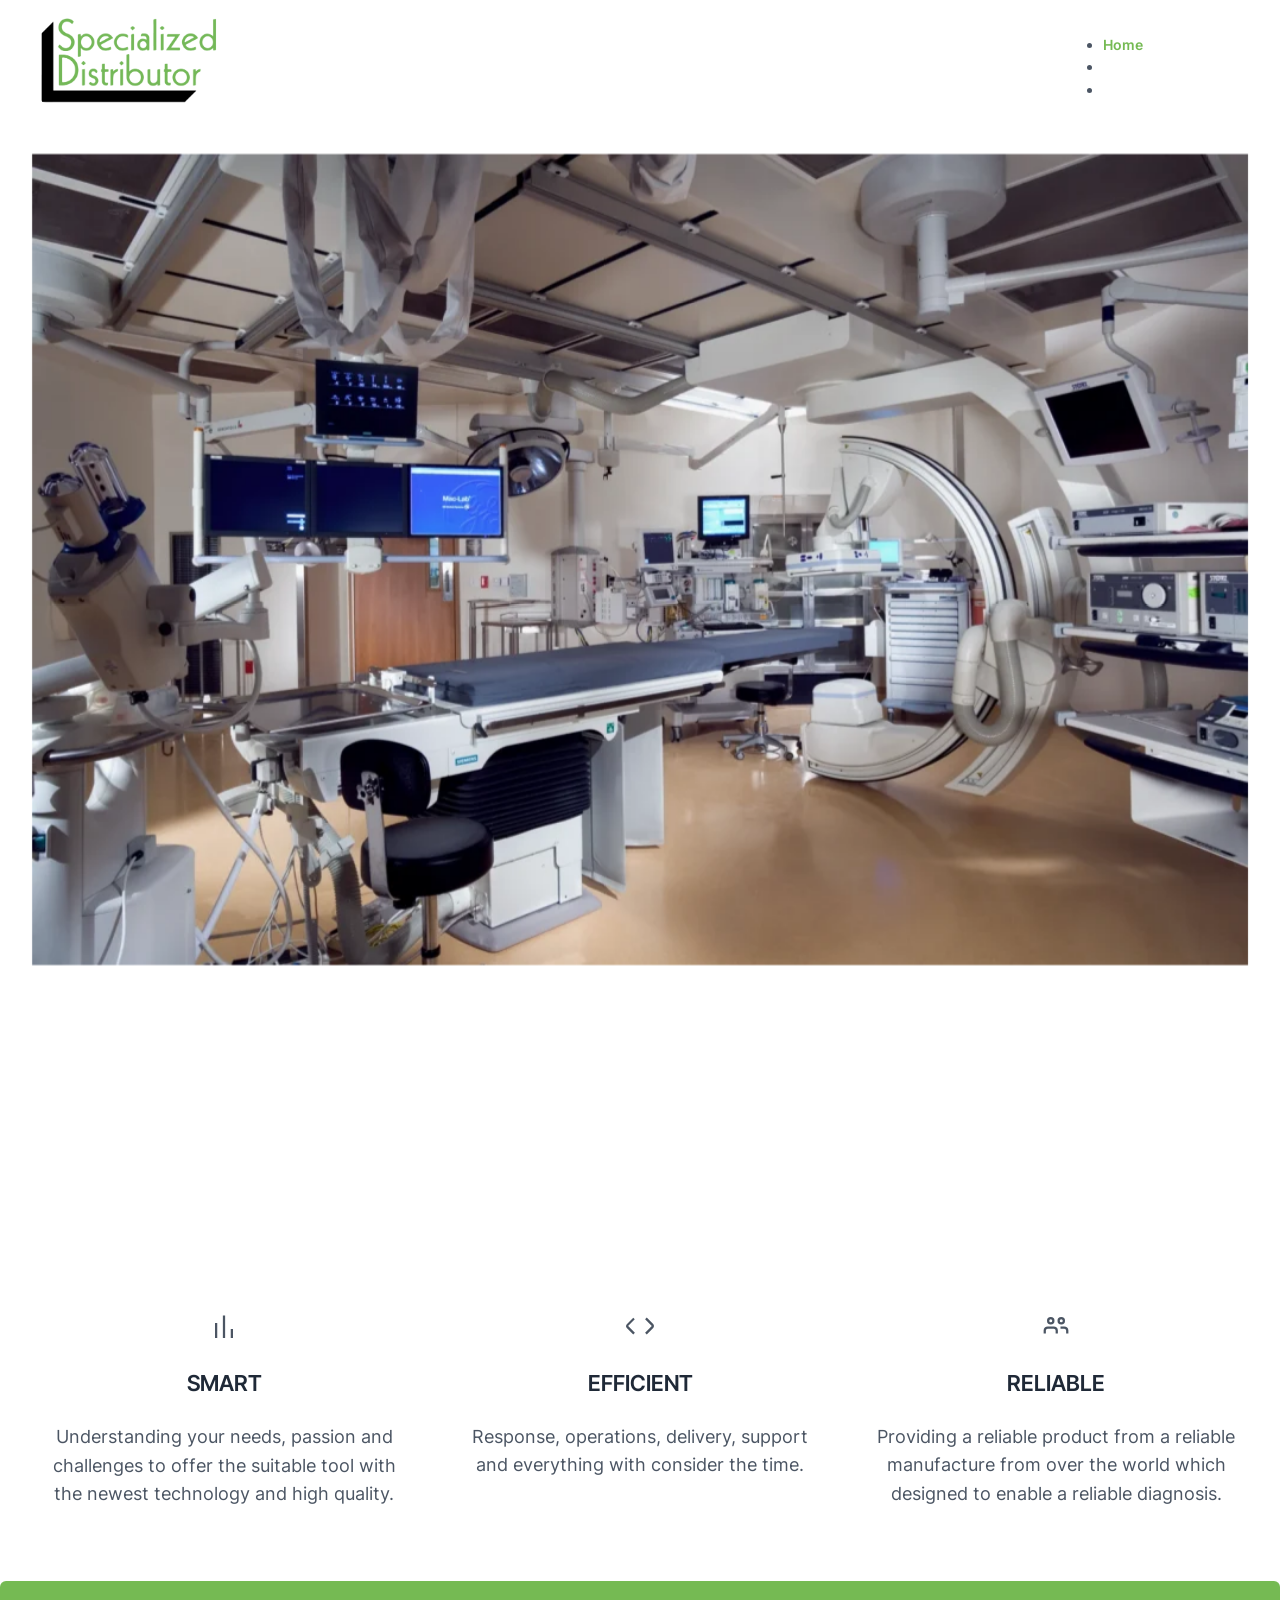
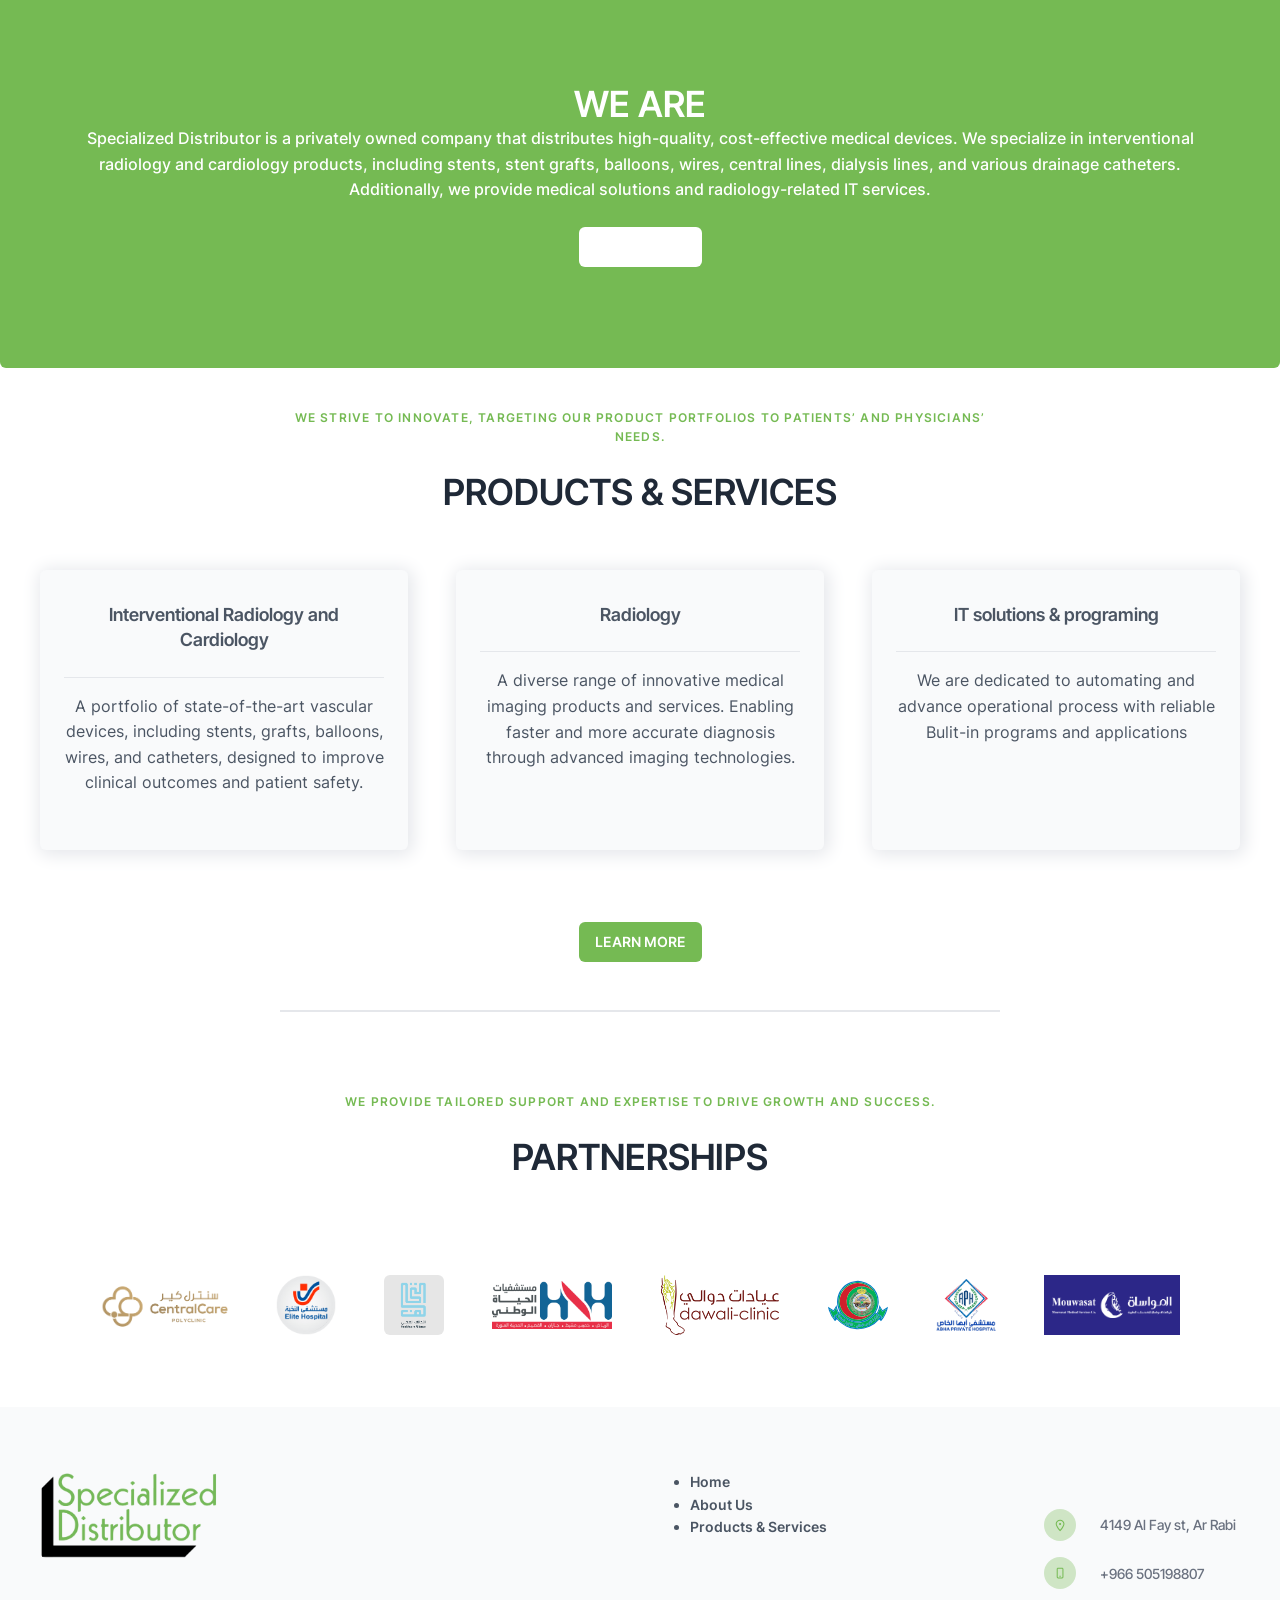
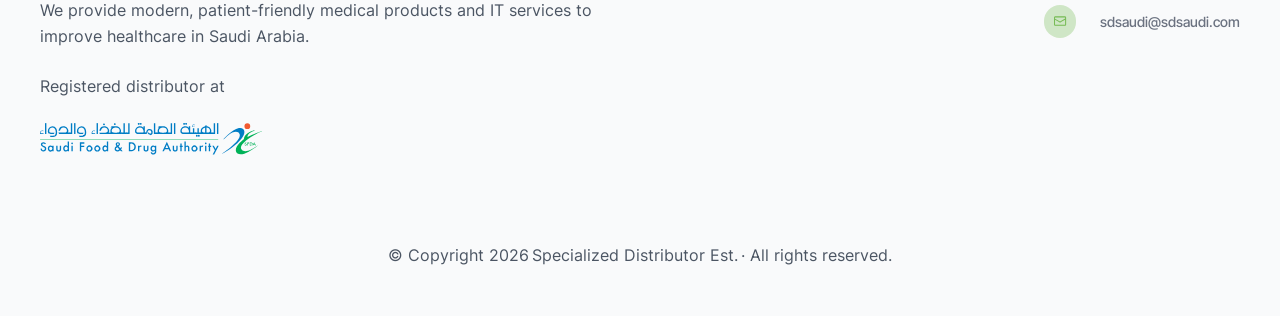
==== index.html @ 16cca6b8 "Static copy of sdsaudi.com landing page" ====
<!DOCTYPE html>
<html lang="en-US">
<head>
	<meta charset="UTF-8" />
	<meta name="viewport" content="width=device-width, initial-scale=1" />
<meta name='robots' content='max-image-preview:large' />
	<style>img:is([sizes="auto" i], [sizes^="auto," i]) { contain-intrinsic-size: 3000px 1500px }</style>
	<title>Specialized Distributor Est. &#8211; Your source for top-quality medical supplies and IT solutions</title>


<style id='wp-block-image-inline-css'>
.wp-block-image>a,.wp-block-image>figure>a{display:inline-block}.wp-block-image img{box-sizing:border-box;height:auto;max-width:100%;vertical-align:bottom}@media not (prefers-reduced-motion){.wp-block-image img.hide{visibility:hidden}.wp-block-image img.show{animation:show-content-image .4s}}.wp-block-image[style*=border-radius] img,.wp-block-image[style*=border-radius]>a{border-radius:inherit}.wp-block-image.has-custom-border img{box-sizing:border-box}.wp-block-image.aligncenter{text-align:center}.wp-block-image.alignfull>a,.wp-block-image.alignwide>a{width:100%}.wp-block-image.alignfull img,.wp-block-image.alignwide img{height:auto;width:100%}.wp-block-image .aligncenter,.wp-block-image .alignleft,.wp-block-image .alignright,.wp-block-image.aligncenter,.wp-block-image.alignleft,.wp-block-image.alignright{display:table}.wp-block-image .aligncenter>figcaption,.wp-block-image .alignleft>figcaption,.wp-block-image .alignright>figcaption,.wp-block-image.aligncenter>figcaption,.wp-block-image.alignleft>figcaption,.wp-block-image.alignright>figcaption{caption-side:bottom;display:table-caption}.wp-block-image .alignleft{float:left;margin:.5em 1em .5em 0}.wp-block-image .alignright{float:right;margin:.5em 0 .5em 1em}.wp-block-image .aligncenter{margin-left:auto;margin-right:auto}.wp-block-image :where(figcaption){margin-bottom:1em;margin-top:.5em}.wp-block-image.is-style-circle-mask img{border-radius:9999px}@supports ((-webkit-mask-image:none) or (mask-image:none)) or (-webkit-mask-image:none){.wp-block-image.is-style-circle-mask img{border-radius:0;-webkit-mask-image:url('data:image/svg+xml;utf8,<svg viewBox="0 0 100 100" xmlns="http://www.w3.org/2000/svg"><circle cx="50" cy="50" r="50"/></svg>');mask-image:url('data:image/svg+xml;utf8,<svg viewBox="0 0 100 100" xmlns="http://www.w3.org/2000/svg"><circle cx="50" cy="50" r="50"/></svg>');mask-mode:alpha;-webkit-mask-position:center;mask-position:center;-webkit-mask-repeat:no-repeat;mask-repeat:no-repeat;-webkit-mask-size:contain;mask-size:contain}}:root :where(.wp-block-image.is-style-rounded img,.wp-block-image .is-style-rounded img){border-radius:9999px}.wp-block-image figure{margin:0}.wp-lightbox-container{display:flex;flex-direction:column;position:relative}.wp-lightbox-container img{cursor:zoom-in}.wp-lightbox-container img:hover+button{opacity:1}.wp-lightbox-container button{align-items:center;-webkit-backdrop-filter:blur(16px) saturate(180%);backdrop-filter:blur(16px) saturate(180%);background-color:#5a5a5a40;border:none;border-radius:4px;cursor:zoom-in;display:flex;height:20px;justify-content:center;opacity:0;padding:0;position:absolute;right:16px;text-align:center;top:16px;width:20px;z-index:100}@media not (prefers-reduced-motion){.wp-lightbox-container button{transition:opacity .2s ease}}.wp-lightbox-container button:focus-visible{outline:3px auto #5a5a5a40;outline:3px auto -webkit-focus-ring-color;outline-offset:3px}.wp-lightbox-container button:hover{cursor:pointer;opacity:1}.wp-lightbox-container button:focus{opacity:1}.wp-lightbox-container button:focus,.wp-lightbox-container button:hover,.wp-lightbox-container button:not(:hover):not(:active):not(.has-background){background-color:#5a5a5a40;border:none}.wp-lightbox-overlay{box-sizing:border-box;cursor:zoom-out;height:100vh;left:0;overflow:hidden;position:fixed;top:0;visibility:hidden;width:100%;z-index:100000}.wp-lightbox-overlay .close-button{align-items:center;cursor:pointer;display:flex;justify-content:center;min-height:40px;min-width:40px;padding:0;position:absolute;right:calc(env(safe-area-inset-right) + 16px);top:calc(env(safe-area-inset-top) + 16px);z-index:5000000}.wp-lightbox-overlay .close-button:focus,.wp-lightbox-overlay .close-button:hover,.wp-lightbox-overlay .close-button:not(:hover):not(:active):not(.has-background){background:none;border:none}.wp-lightbox-overlay .lightbox-image-container{height:var(--wp--lightbox-container-height);left:50%;overflow:hidden;position:absolute;top:50%;transform:translate(-50%,-50%);transform-origin:top left;width:var(--wp--lightbox-container-width);z-index:9999999999}.wp-lightbox-overlay .wp-block-image{align-items:center;box-sizing:border-box;display:flex;height:100%;justify-content:center;margin:0;position:relative;transform-origin:0 0;width:100%;z-index:3000000}.wp-lightbox-overlay .wp-block-image img{height:var(--wp--lightbox-image-height);min-height:var(--wp--lightbox-image-height);min-width:var(--wp--lightbox-image-width);width:var(--wp--lightbox-image-width)}.wp-lightbox-overlay .wp-block-image figcaption{display:none}.wp-lightbox-overlay button{background:none;border:none}.wp-lightbox-overlay .scrim{background-color:#fff;height:100%;opacity:.9;position:absolute;width:100%;z-index:2000000}.wp-lightbox-overlay.active{visibility:visible}@media not (prefers-reduced-motion){.wp-lightbox-overlay.active{animation:turn-on-visibility .25s both}.wp-lightbox-overlay.active img{animation:turn-on-visibility .35s both}.wp-lightbox-overlay.show-closing-animation:not(.active){animation:turn-off-visibility .35s both}.wp-lightbox-overlay.show-closing-animation:not(.active) img{animation:turn-off-visibility .25s both}.wp-lightbox-overlay.zoom.active{animation:none;opacity:1;visibility:visible}.wp-lightbox-overlay.zoom.active .lightbox-image-container{animation:lightbox-zoom-in .4s}.wp-lightbox-overlay.zoom.active .lightbox-image-container img{animation:none}.wp-lightbox-overlay.zoom.active .scrim{animation:turn-on-visibility .4s forwards}.wp-lightbox-overlay.zoom.show-closing-animation:not(.active){animation:none}.wp-lightbox-overlay.zoom.show-closing-animation:not(.active) .lightbox-image-container{animation:lightbox-zoom-out .4s}.wp-lightbox-overlay.zoom.show-closing-animation:not(.active) .lightbox-image-container img{animation:none}.wp-lightbox-overlay.zoom.show-closing-animation:not(.active) .scrim{animation:turn-off-visibility .4s forwards}}@keyframes show-content-image{0%{visibility:hidden}99%{visibility:hidden}to{visibility:visible}}@keyframes turn-on-visibility{0%{opacity:0}to{opacity:1}}@keyframes turn-off-visibility{0%{opacity:1;visibility:visible}99%{opacity:0;visibility:visible}to{opacity:0;visibility:hidden}}@keyframes lightbox-zoom-in{0%{transform:translate(calc((-100vw + var(--wp--lightbox-scrollbar-width))/2 + var(--wp--lightbox-initial-left-position)),calc(-50vh + var(--wp--lightbox-initial-top-position))) scale(var(--wp--lightbox-scale))}to{transform:translate(-50%,-50%) scale(1)}}@keyframes lightbox-zoom-out{0%{transform:translate(-50%,-50%) scale(1);visibility:visible}99%{visibility:visible}to{transform:translate(calc((-100vw + var(--wp--lightbox-scrollbar-width))/2 + var(--wp--lightbox-initial-left-position)),calc(-50vh + var(--wp--lightbox-initial-top-position))) scale(var(--wp--lightbox-scale));visibility:hidden}}
.wp-block-image{display:flex;flex-wrap:wrap}.wp-block-image:not(.is-placeholder){border:0 !important}.wp-block-image:not(.is-style-icon)>div{max-width:100% !important;aspect-ratio:inherit;object-fit:inherit;object-position:inherit}.wp-block-image svg{max-width:100%}.wp-block-image:not(.has-background) svg{border-radius:inherit}.wp-block-image:not(.is-placeholder) svg:not(.components-placeholder__illustration){height:auto}.wp-block-image a{display:inherit;object-position:inherit}.wp-block-image[style*="-radius"] img{border-radius:inherit}figure.wp-block-image{text-align:center}figure.wp-block-image.aligncenter{display:block}figure.wp-block-image img{display:block;height:auto;max-width:100%;margin-left:auto;margin-right:auto;object-position:inherit}
</style>
<style id='wp-block-template-part-inline-css'>
.wp-block-template-part{width:100%}header.wp-block-template-part:not(.has-z-index){z-index:var(--wp--custom--header--z-index, initial)}header.wp-block-template-part:not([class*="has-position-"]){position:var(--wp--custom--header--position, relative);top:var(--wp--custom--header--top, 0)}footer.wp-block-template-part{display:flex;flex-wrap:wrap;align-items:flex-end;justify-content:center}footer.wp-block-template-part>*{width:100%}header>.alignfull,footer>.alignfull,main>.alignfull{width:var(--wp--custom--alignfull--width, 100dvw) !important;margin-left:var(--wp--custom--alignfull--margin-left, calc(50% - 50dvw)) !important;margin-right:var(--wp--custom--alignfull--margin-right, calc(50% - 50dvw)) !important}@media (min-width: 600px){.wp-block-post-template.is-flex-container.is-flex-container.columns-2>li{width:calc(50% - (var(--wp--custom--spacing--gap) * 0.5))}}
</style>
<style id='wp-block-group-inline-css'>
.wp-block-group{box-sizing:border-box}:where(.wp-block-group.wp-block-group-is-layout-constrained){position:relative}
.wp-block-column>.wp-block-group{max-width:100% !important}.wp-block-group.is-vertical{flex-direction:column;gap:1em}:where(.wp-block-group.has-background){padding:0}
</style>
<style id='wp-block-navigation-link-inline-css'>
.wp-block-navigation .wp-block-navigation-item__label{overflow-wrap:break-word}.wp-block-navigation .wp-block-navigation-item__description{display:none}.link-ui-tools{border-top:1px solid #f0f0f0;padding:8px}.link-ui-block-inserter{padding-top:8px}.link-ui-block-inserter__back{margin-left:8px;text-transform:uppercase}
</style>
<link rel='stylesheet' id='wp-block-navigation-css' href='wp-includes/blocks/navigation/style.min.css' media='all' />
<style id='wp-block-navigation-inline-css'>
.wp-block-navigation a{text-decoration:inherit}.wp-block-navigation ul{margin-right:0}.wp-block-navigation .wp-block-navigation-item{background:inherit !important;border-radius:inherit;justify-content:center}.wp-block-navigation .wp-block-navigation-item:not(.has-background){background:transparent}.wp-block-navigation .wp-block-navigation-item__content{display:flex;padding:0}.wp-block-navigation .wp-block-navigation-item__content:hover,.wp-block-navigation .wp-block-navigation-item__content:focus{color:var(--wp--custom--link--hover--color, currentColor)}.wp-block-navigation .wp-block-navigation-item__content.wp-block-navigation-submenu__toggle{padding-left:0;padding-right:0}.wp-block-navigation .wp-block-pages-list__item{width:auto}.wp-block-navigation{margin:auto}.wp-block-navigation__container.items-justified-right{margin-right:0}.wp-block-navigation:not(.has-background):not(.has-backdrop-filter) .wp-block-navigation__responsive-container.is-menu-open:not(.has-background){background:var(--wp--custom--body--background, #fff);color:currentcolor}.wp-block-navigation.has-backdrop-filter{-webkit-backdrop-filter:none !important;backdrop-filter:none !important}.wp-block-navigation.has-backdrop-filter .wp-block-navigation__responsive-container.is-menu-open{-webkit-backdrop-filter:var(--wp--custom--nav--filter, blur(10px));backdrop-filter:var(--wp--custom--nav--filter, blur(10px));background-color:transparent !important}.wp-block-navigation.has-backdrop-filter .wp-block-navigation__responsive-container.is-menu-open:before{content:'';position:fixed;inset:0;background:var(--wp--custom--nav--background-color, inherit);opacity:var(--wp--custom--nav--background-opacity, 0.5);z-index:-1}.wp-block-navigation__responsive-container-close,.wp-block-navigation__responsive-container-open{background:transparent !important;color:currentcolor !important}.wp-block-navigation__responsive-container-close svg,.wp-block-navigation__responsive-container-open svg{width:1.5em;height:1.5em}.wp-block-navigation__responsive-container.is-menu-open{--wp--custom--nav--padding: inherit;top:var(--wp-admin--admin-bar--height, 0);padding:var(--wp--preset--spacing--md) 0;min-height:100vh}.wp-block-navigation__responsive-container.is-menu-open .wp-block-navigation__responsive-container-content{justify-content:center}.wp-block-navigation__responsive-container.is-menu-open .wp-block-navigation__responsive-container-content .wp-block-navigation-item{padding-top:var(--wp--custom--nav--padding, 0);padding-bottom:var(--wp--custom--nav--padding, 0)}.wp-block-navigation__responsive-container.is-menu-open .wp-block-navigation__responsive-container-content .wp-block-navigation__container{gap:0}.wp-block-navigation:not(.is-vertical) .wp-block-navigation__responsive-container-content{row-gap:inherit}.has-modal-open .admin-bar .wp-block-navigation__responsive-dialog{margin-top:0 !important}nav.wp-block-navigation.has-position-static .wp-block-navigation__responsive-container,nav.wp-block-navigation.has-position-static .wp-block-navigation__responsive-dialog{position:static}.wp-block-navigation:not(.is-vertical) .wp-block-navigation-item{margin-bottom:0}ul.wp-block-navigation__container>li,.wp-block-page-list .wp-block-pages-list__item,.has-mega-menu{padding-top:var(--wp--custom--nav--padding, 0);padding-bottom:var(--wp--custom--nav--padding, 0)}.wp-block-navigation.is-vertical .wp-block-navigation-item{padding:0;flex-wrap:wrap}.wp-block-navigation__responsive-container .current-menu-item>.wp-block-navigation-item__content,.wp-block-navigation__responsive-container .wp-block-navigation-link a:hover,.wp-block-navigation__responsive-container .wp-block-navigation-link a:focus{color:var(--wp--custom--link--hover--color, currentColor)}:where(.wp-block-navigation.has-background .wp-block-navigation-item a:not(.wp-element-button)),.wp-block-navigation ul.has-background{padding:0}@media (max-width: 782px){.wp-block-navigation .wp-block-navigation-item.has-child{padding-bottom:0}.is-responsive .wp-block-navigation__responsive-container-open:not(.always-shown),.is-responsive .wp-block-navigation__responsive-container-open:not(.always-shown)+.wp-block-navigation__responsive-container .wp-block-navigation__responsive-container-close{font-size:var(--wp--custom--navigation-button--font-size, 120%)}.is-responsive .wp-block-navigation__responsive-container-open:not(.always-shown)+.wp-block-navigation__responsive-container .wp-block-navigation__container{font-size:var(--wp--custom--navigation--font-size--mobile, 110%)}}@media (min-width: 600px){.wp-block-navigation__responsive-container-open:not(.always-shown){display:flex}.wp-block-navigation__responsive-container:not(.hidden-by-default):not(.is-menu-open) .wp-block-navigation__responsive-container-close{display:flex}.wp-block-navigation__responsive-container:not(.hidden-by-default):not(.is-menu-open){display:none;width:initial;position:initial;z-index:auto;background-color:inherit}}@media (min-width: 782px){.is-vertical ul li{padding:0}.wp-block-navigation__responsive-container-open:not(.always-shown){display:none !important}.wp-block-navigation__responsive-container:not(.hidden-by-default):not(.is-menu-open) .wp-block-navigation__responsive-container-close{display:none}.wp-block-navigation__responsive-container:not(.hidden-by-default):not(.is-menu-open){display:block;width:100%;position:relative;z-index:auto;background-color:inherit}.wp-block-navigation-item__label{white-space:nowrap !important;display:block}}.wp-block-navigation__submenu-container{gap:var(--wp--custom--navigation--padding, var(--wp--preset--spacing--xs, 1em))}.is-vertical .wp-block-navigation__submenu-container{gap:inherit}.is-vertical.hide-submenu .wp-block-navigation__submenu-container{display:none}.is-vertical.hide-sub-submenu .wp-block-navigation__submenu-container .wp-block-navigation__submenu-container{display:none}.wp-block-navigation:not(.has-background) .wp-block-navigation__submenu-container{color:inherit}.wp-block-navigation__submenu-icon{background:transparent !important}.wp-block-navigation .wp-block-navigation__submenu-icon{width:0.75em;height:0.75em;opacity:0.5}.wp-block-navigation .wp-block-navigation-item__content.wp-block-navigation-submenu__toggle{padding-right:.75em}.wp-block-navigation-submenu__toggle{font-weight:inherit}.wp-block-navigation.is-vertical .wp-block-navigation__submenu-icon{display:none}.wp-block-navigation.is-vertical .has-child{margin-bottom:0;gap:inherit}.wp-block-navigation.is-vertical .has-child .wp-block-navigation__submenu-container{position:relative;height:auto;opacity:1;visibility:visible;width:100%;background-color:transparent !important;left:auto;top:auto;padding:0;border:inherit}.wp-block-navigation.is-vertical .has-child>.wp-block-pages-list__item__link{margin-bottom:var(--wp--style--block-gap, 1em)}.wp-block-navigation .has-child:not(.open-on-click):hover>.wp-block-navigation__submenu-container{min-width:var(--wp--custom--navigation--sub-menu--min-width, 12em)}@media (max-width: 782px){.open-on-click{margin-bottom:var(--wp--style--block-gap, 1em) !important}.open-on-click .wp-block-navigation-submenu__toggle .wp-block-navigation__submenu-icon{display:flex !important;width:2em}.open-on-click .wp-block-navigation-submenu__toggle ~ .wp-block-navigation__submenu-container{display:none !important}.open-on-click .wp-block-navigation-submenu__toggle[aria-expanded="true"] ~ .wp-block-navigation__submenu-container{display:flex !important}.wp-block-navigation-submenu:has([href="#"]){padding-top:0 !important}.wp-block-navigation-submenu:has([href="#"])>ul{padding-top:0 !important}.wp-block-navigation-submenu [href="#"]{display:none}.wp-block-navigation__submenu-container{gap:var(--wp--custom--navigation--padding-mobile, var(--wp--custom--navigation--padding, var(--wp--preset--spacing--xs, 1em))) !important;padding:calc(var(--wp--style--block-gap, 1em) / 2) 0 0}.wp-block-navigation__responsive-container .wp-block-navigation__submenu-container{padding-left:0 !important;padding-right:0 !important}}@media (min-width: 782px){.wp-block-navigation:not(.is-vertical) .wp-block-navigation__submenu-container::before{content:"";display:block;position:absolute;inset:0;background:var(--wp--custom--surface--overlay--background, transparent);opacity:var(--wp--custom--surface--overlay--opacity, 1);border-radius:inherit;pointer-events:none;width:100% !important;z-index:-1}.wp-block-navigation:not(.is-vertical) .wp-block-navigation__submenu-container::after{content:'';display:block;position:absolute;inset:0;backdrop-filter:var(--wp--custom--surface--backdrop-filter, none);z-index:-1;border-radius:inherit}.wp-block-navigation:not(.is-vertical) .wp-block-navigation__submenu-container .wp-block-navigation__submenu-container::before{content:"";display:block;position:absolute;inset:0;background:var(--wp--custom--surface--overlay--background, transparent);opacity:var(--wp--custom--surface--overlay--opacity, 1);border-radius:inherit;pointer-events:none;width:100% !important;z-index:-1}.wp-block-navigation:not(.is-vertical) .wp-block-navigation__submenu-container .wp-block-navigation__submenu-container::after{content:'';display:block;position:absolute;inset:0;backdrop-filter:var(--wp--custom--surface--backdrop-filter, none);z-index:-1;border-radius:inherit}.wp-block-navigation:not(.is-vertical) .wp-block-navigation__submenu-container .wp-block-navigation-item__label{white-space:pre-wrap !important}.wp-block-navigation:not(.is-vertical) .wp-block-navigation__submenu-container{border:var(--wp--custom--submenu--border, none) !important;border-radius:var(--wp--custom--submenu--border-radius, var(--wp--custom--border--radius));box-shadow:var(--wp--custom--submenu--box-shadow, var(--wp--preset--shadow--sm));line-height:1;left:auto;right:auto;margin-left:auto;margin-right:auto}.wp-block-navigation:not(.is-vertical) .has-child:not(.open-on-click) .wp-block-navigation__submenu-container{transform:translateY(var(--wp--custom--navigation--padding, var(--wp--preset--spacing--xs, 1em)));opacity:0}.wp-block-navigation:not(.is-vertical) .wp-block-navigation__submenu-container .wp-block-navigation-item{padding:0 var(--wp--custom--navigation--padding, var(--wp--preset--spacing--xs, 1em))}.wp-block-navigation:not(.is-vertical) .wp-block-navigation__submenu-container .wp-block-navigation-item:first-of-type{padding-top:var(--wp--custom--navigation--padding, var(--wp--preset--spacing--xs, 1em))}.wp-block-navigation:not(.is-vertical) .wp-block-navigation__submenu-container .wp-block-navigation-item:last-of-type{padding-bottom:var(--wp--custom--navigation--padding, var(--wp--preset--spacing--xs, 1em))}.wp-block-navigation:not(.has-background) .wp-block-navigation__submenu-container{background:transparent;color:inherit}.wp-block-navigation[style*="--wp--custom--nav--background-color"] .wp-block-navigation__submenu-container{background-color:var(--wp--custom--nav--background-color)}.wp-block-navigation .wp-block-navigation-item.has-child .wp-block-navigation__submenu-container{transition:var(--wp--custom--transition)}.wp-block-navigation:not(.is-vertical) .has-child:not(.open-on-click):hover .wp-block-navigation__submenu-container{transform:translateY(0);opacity:1}.wp-block-navigation:not(.is-vertical) .has-child:not(.open-on-click):hover .wp-block-navigation__submenu-container .wp-block-navigation__submenu-container{top:calc(0px - (var(--wp--custom--navigation--padding, var(--wp--preset--spacing--xs, 1em))))}.wp-block-navigation .has-child .wp-block-navigation-submenu__toggle[aria-expanded="true"]+.wp-block-navigation__submenu-container{transform:translateY(0);opacity:1}}
</style>
<style id='wp-block-paragraph-inline-css'>
.is-small-text{font-size:.875em}.is-regular-text{font-size:1em}.is-large-text{font-size:2.25em}.is-larger-text{font-size:3em}.has-drop-cap:not(:focus):first-letter{float:left;font-size:8.4em;font-style:normal;font-weight:100;line-height:.68;margin:.05em .1em 0 0;text-transform:uppercase}body.rtl .has-drop-cap:not(:focus):first-letter{float:none;margin-left:.1em}p.has-drop-cap.has-background{overflow:hidden}:root :where(p.has-background){padding:1.25em 2.375em}:where(p.has-text-color:not(.has-link-color)) a{color:inherit}p.has-text-align-left[style*="writing-mode:vertical-lr"],p.has-text-align-right[style*="writing-mode:vertical-rl"]{rotate:180deg}
.has-drop-cap:not(:focus)::first-letter{font-size:var(--wp--custom--drop-cap--font-size, 6em)}
</style>
<link rel='stylesheet' id='wp-block-cover-css' href='wp-includes/blocks/cover/style.min.css' media='all' />
<style id='wp-block-cover-inline-css'>
.wp-block-cover{background-size:cover !important}.wp-block-cover__background{width:100% !important;max-width:100% !important;border-radius:inherit}.wp-block-cover__image-background{border-radius:inherit}.wp-block-cover__image-background,.wp-block-cover__video-background{width:100% !important;max-width:100% !important}
</style>
<style id='wp-block-heading-inline-css'>
h1.has-background,h2.has-background,h3.has-background,h4.has-background,h5.has-background,h6.has-background{padding:1.25em 2.375em}h1.has-text-align-left[style*=writing-mode]:where([style*=vertical-lr]),h1.has-text-align-right[style*=writing-mode]:where([style*=vertical-rl]),h2.has-text-align-left[style*=writing-mode]:where([style*=vertical-lr]),h2.has-text-align-right[style*=writing-mode]:where([style*=vertical-rl]),h3.has-text-align-left[style*=writing-mode]:where([style*=vertical-lr]),h3.has-text-align-right[style*=writing-mode]:where([style*=vertical-rl]),h4.has-text-align-left[style*=writing-mode]:where([style*=vertical-lr]),h4.has-text-align-right[style*=writing-mode]:where([style*=vertical-rl]),h5.has-text-align-left[style*=writing-mode]:where([style*=vertical-lr]),h5.has-text-align-right[style*=writing-mode]:where([style*=vertical-rl]),h6.has-text-align-left[style*=writing-mode]:where([style*=vertical-lr]),h6.has-text-align-right[style*=writing-mode]:where([style*=vertical-rl]){rotate:180deg}
.wp-block-heading{word-break:break-word}.wp-block-heading[class*="-font-size"]{line-height:var(--wp--custom--heading--line-height, 1.5)}.wp-block-heading[class*="-gradient-background"]:not(.has-text-color),.wp-block-heading[style*="-gradient("]:not(.has-text-color){-webkit-background-clip:text !important;-webkit-text-fill-color:transparent;-webkit-box-decoration-break:clone;box-decoration-break:clone;color:inherit;padding:0}
</style>
<style id='wp-block-columns-inline-css'>
.wp-block-columns{align-items:normal!important;box-sizing:border-box;display:flex;flex-wrap:wrap!important}@media (min-width:782px){.wp-block-columns{flex-wrap:nowrap!important}}.wp-block-columns.are-vertically-aligned-top{align-items:flex-start}.wp-block-columns.are-vertically-aligned-center{align-items:center}.wp-block-columns.are-vertically-aligned-bottom{align-items:flex-end}@media (max-width:781px){.wp-block-columns:not(.is-not-stacked-on-mobile)>.wp-block-column{flex-basis:100%!important}}@media (min-width:782px){.wp-block-columns:not(.is-not-stacked-on-mobile)>.wp-block-column{flex-basis:0;flex-grow:1}.wp-block-columns:not(.is-not-stacked-on-mobile)>.wp-block-column[style*=flex-basis]{flex-grow:0}}.wp-block-columns.is-not-stacked-on-mobile{flex-wrap:nowrap!important}.wp-block-columns.is-not-stacked-on-mobile>.wp-block-column{flex-basis:0;flex-grow:1}.wp-block-columns.is-not-stacked-on-mobile>.wp-block-column[style*=flex-basis]{flex-grow:0}:where(.wp-block-columns){margin-bottom:1.75em}:where(.wp-block-columns.has-background){padding:1.25em 2.375em}.wp-block-column{flex-grow:1;min-width:0;overflow-wrap:break-word;word-break:break-word}.wp-block-column.is-vertically-aligned-top{align-self:flex-start}.wp-block-column.is-vertically-aligned-center{align-self:center}.wp-block-column.is-vertically-aligned-bottom{align-self:flex-end}.wp-block-column.is-vertically-aligned-stretch{align-self:stretch}.wp-block-column.is-vertically-aligned-bottom,.wp-block-column.is-vertically-aligned-center,.wp-block-column.is-vertically-aligned-top{width:100%}
.wp-block-columns:not(.are-vertically-aligned-top,.are-vertically-aligned-center,.are-vertically-aligned-bottom){align-items:flex-start !important}
</style>
<style id='wp-block-spacer-inline-css'>
.wp-block-spacer{clear:both}
.wp-block-spacer{width:100%;position:relative}
</style>
<style id='wp-block-button-inline-css'>
.wp-block-button__link{align-content:center;box-sizing:border-box;cursor:pointer;display:inline-block;height:100%;text-align:center;word-break:break-word}.wp-block-button__link.aligncenter{text-align:center}.wp-block-button__link.alignright{text-align:right}:where(.wp-block-button__link){border-radius:9999px;box-shadow:none;padding:calc(.667em + 2px) calc(1.333em + 2px);text-decoration:none}.wp-block-button[style*=text-decoration] .wp-block-button__link{text-decoration:inherit}.wp-block-buttons>.wp-block-button.has-custom-width{max-width:none}.wp-block-buttons>.wp-block-button.has-custom-width .wp-block-button__link{width:100%}.wp-block-buttons>.wp-block-button.has-custom-font-size .wp-block-button__link{font-size:inherit}.wp-block-buttons>.wp-block-button.wp-block-button__width-25{width:calc(25% - var(--wp--style--block-gap, .5em)*.75)}.wp-block-buttons>.wp-block-button.wp-block-button__width-50{width:calc(50% - var(--wp--style--block-gap, .5em)*.5)}.wp-block-buttons>.wp-block-button.wp-block-button__width-75{width:calc(75% - var(--wp--style--block-gap, .5em)*.25)}.wp-block-buttons>.wp-block-button.wp-block-button__width-100{flex-basis:100%;width:100%}.wp-block-buttons.is-vertical>.wp-block-button.wp-block-button__width-25{width:25%}.wp-block-buttons.is-vertical>.wp-block-button.wp-block-button__width-50{width:50%}.wp-block-buttons.is-vertical>.wp-block-button.wp-block-button__width-75{width:75%}.wp-block-button.is-style-squared,.wp-block-button__link.wp-block-button.is-style-squared{border-radius:0}.wp-block-button.no-border-radius,.wp-block-button__link.no-border-radius{border-radius:0!important}:root :where(.wp-block-button .wp-block-button__link.is-style-outline),:root :where(.wp-block-button.is-style-outline>.wp-block-button__link){border:2px solid;padding:.667em 1.333em}:root :where(.wp-block-button .wp-block-button__link.is-style-outline:not(.has-text-color)),:root :where(.wp-block-button.is-style-outline>.wp-block-button__link:not(.has-text-color)){color:currentColor}:root :where(.wp-block-button .wp-block-button__link.is-style-outline:not(.has-background)),:root :where(.wp-block-button.is-style-outline>.wp-block-button__link:not(.has-background)){background-color:initial;background-image:none}
.wp-block-button{--wp--style--block-gap: var(--wp--custom--button--gap, 6px);transition:var(--wp--custom--transition);line-height:1;border-style:none;padding:0 !important}.wp-block-button:active,.wp-block-button:hover,.wp-block-button:focus{opacity:var(--wp--custom--button--hover-opacity, 1)}.wp-block-button__link{display:inline-flex;gap:var(--wp--style--block-gap)}.is-content-justification-left .wp-block-button__width-100 .wp-block-button__link{justify-content:flex-start}.wp-block-button__link.has-text-align-left{justify-content:flex-start}.wp-block-button__link.has-text-align-right{justify-content:flex-end}.wp-block-button[style*="font-weight:"] .wp-element-button{font-weight:inherit}
</style>
<style id='wp-block-buttons-inline-css'>
.wp-block-buttons{box-sizing:border-box}.wp-block-buttons.is-vertical{flex-direction:column}.wp-block-buttons.is-vertical>.wp-block-button:last-child{margin-bottom:0}.wp-block-buttons>.wp-block-button{display:inline-block;margin:0}.wp-block-buttons.is-content-justification-left{justify-content:flex-start}.wp-block-buttons.is-content-justification-left.is-vertical{align-items:flex-start}.wp-block-buttons.is-content-justification-center{justify-content:center}.wp-block-buttons.is-content-justification-center.is-vertical{align-items:center}.wp-block-buttons.is-content-justification-right{justify-content:flex-end}.wp-block-buttons.is-content-justification-right.is-vertical{align-items:flex-end}.wp-block-buttons.is-content-justification-space-between{justify-content:space-between}.wp-block-buttons.aligncenter{text-align:center}.wp-block-buttons:not(.is-content-justification-space-between,.is-content-justification-right,.is-content-justification-left,.is-content-justification-center) .wp-block-button.aligncenter{margin-left:auto;margin-right:auto;width:100%}.wp-block-buttons[style*=text-decoration] .wp-block-button,.wp-block-buttons[style*=text-decoration] .wp-block-button__link{text-decoration:inherit}.wp-block-buttons.has-custom-font-size .wp-block-button__link{font-size:inherit}.wp-block-buttons .wp-block-button__link{width:100%}.wp-block-button.aligncenter{text-align:center}
</style>
<style id='wp-block-separator-inline-css'>
@charset "UTF-8";.wp-block-separator{border:none;border-top:2px solid}:root :where(.wp-block-separator.is-style-dots){height:auto;line-height:1;text-align:center}:root :where(.wp-block-separator.is-style-dots):before{color:currentColor;content:"···";font-family:serif;font-size:1.5em;letter-spacing:2em;padding-left:2em}.wp-block-separator.is-style-dots{background:none!important;border:none!important}
.wp-block-separator{width:100% !important}.wp-block-separator.alignwide{margin-left:auto !important;margin-right:auto !important}
</style>
<style id='wp-block-site-title-inline-css'>
.wp-block-site-title{box-sizing:border-box}.wp-block-site-title :where(a){color:inherit;font-family:inherit;font-size:inherit;font-style:inherit;font-weight:inherit;letter-spacing:inherit;line-height:inherit;text-decoration:inherit}
.wp-block-site-title a{color:inherit;text-decoration:inherit;white-space:nowrap !important}.wp-block-site-title{word-break:break-word}.wp-block-site-title[class*="-gradient-background"]:not(.has-text-color),.wp-block-site-title[style*="-gradient("]:not(.has-text-color){-webkit-background-clip:text !important;-webkit-text-fill-color:transparent;-webkit-box-decoration-break:clone;box-decoration-break:clone;color:inherit;padding:0}
</style>
<style id='wp-block-library-inline-css'>
:root{--wp-admin-theme-color:#007cba;--wp-admin-theme-color--rgb:0,124,186;--wp-admin-theme-color-darker-10:#006ba1;--wp-admin-theme-color-darker-10--rgb:0,107,161;--wp-admin-theme-color-darker-20:#005a87;--wp-admin-theme-color-darker-20--rgb:0,90,135;--wp-admin-border-width-focus:2px;--wp-block-synced-color:#7a00df;--wp-block-synced-color--rgb:122,0,223;--wp-bound-block-color:var(--wp-block-synced-color)}@media (min-resolution:192dpi){:root{--wp-admin-border-width-focus:1.5px}}.wp-element-button{cursor:pointer}:root{--wp--preset--font-size--normal:16px;--wp--preset--font-size--huge:42px}:root .has-very-light-gray-background-color{background-color:#eee}:root .has-very-dark-gray-background-color{background-color:#313131}:root .has-very-light-gray-color{color:#eee}:root .has-very-dark-gray-color{color:#313131}:root .has-vivid-green-cyan-to-vivid-cyan-blue-gradient-background{background:linear-gradient(135deg,#00d084,#0693e3)}:root .has-purple-crush-gradient-background{background:linear-gradient(135deg,#34e2e4,#4721fb 50%,#ab1dfe)}:root .has-hazy-dawn-gradient-background{background:linear-gradient(135deg,#faaca8,#dad0ec)}:root .has-subdued-olive-gradient-background{background:linear-gradient(135deg,#fafae1,#67a671)}:root .has-atomic-cream-gradient-background{background:linear-gradient(135deg,#fdd79a,#004a59)}:root .has-nightshade-gradient-background{background:linear-gradient(135deg,#330968,#31cdcf)}:root .has-midnight-gradient-background{background:linear-gradient(135deg,#020381,#2874fc)}.has-regular-font-size{font-size:1em}.has-larger-font-size{font-size:2.625em}.has-normal-font-size{font-size:var(--wp--preset--font-size--normal)}.has-huge-font-size{font-size:var(--wp--preset--font-size--huge)}.has-text-align-center{text-align:center}.has-text-align-left{text-align:left}.has-text-align-right{text-align:right}#end-resizable-editor-section{display:none}.aligncenter{clear:both}.items-justified-left{justify-content:flex-start}.items-justified-center{justify-content:center}.items-justified-right{justify-content:flex-end}.items-justified-space-between{justify-content:space-between}.screen-reader-text{border:0;clip-path:inset(50%);height:1px;margin:-1px;overflow:hidden;padding:0;position:absolute;width:1px;word-wrap:normal!important}.screen-reader-text:focus{background-color:#ddd;clip-path:none;color:#444;display:block;font-size:1em;height:auto;left:5px;line-height:normal;padding:15px 23px 14px;text-decoration:none;top:5px;width:auto;z-index:100000}html :where(.has-border-color){border-style:solid}html :where([style*=border-top-color]){border-top-style:solid}html :where([style*=border-right-color]){border-right-style:solid}html :where([style*=border-bottom-color]){border-bottom-style:solid}html :where([style*=border-left-color]){border-left-style:solid}html :where([style*=border-width]){border-style:solid}html :where([style*=border-top-width]){border-top-style:solid}html :where([style*=border-right-width]){border-right-style:solid}html :where([style*=border-bottom-width]){border-bottom-style:solid}html :where([style*=border-left-width]){border-left-style:solid}html :where(img[class*=wp-image-]){height:auto;max-width:100%}:where(figure){margin:0 0 1em}html :where(.is-position-sticky){--wp-admin--admin-bar--position-offset:var(--wp-admin--admin-bar--height,0px)}@media screen and (max-width:600px){html :where(.is-position-sticky){--wp-admin--admin-bar--position-offset:0px}}
</style>
<link rel='stylesheet' id='font-awesome-css' href='wp-content/plugins/elementor/assets/lib/font-awesome/css/font-awesome.min.css' media='all' />
<style id='global-styles-inline-css'>
:root{--wp--preset--aspect-ratio--square: 1;--wp--preset--aspect-ratio--4-3: 4/3;--wp--preset--aspect-ratio--3-4: 3/4;--wp--preset--aspect-ratio--3-2: 3/2;--wp--preset--aspect-ratio--2-3: 2/3;--wp--preset--aspect-ratio--16-9: 16/9;--wp--preset--aspect-ratio--9-16: 9/16;--wp--preset--color--black: #000000;--wp--preset--color--cyan-bluish-gray: #abb8c3;--wp--preset--color--white: #ffffff;--wp--preset--color--pale-pink: #f78da7;--wp--preset--color--vivid-red: #cf2e2e;--wp--preset--color--luminous-vivid-orange: #ff6900;--wp--preset--color--luminous-vivid-amber: #fcb900;--wp--preset--color--light-green-cyan: #7bdcb5;--wp--preset--color--vivid-green-cyan: #00d084;--wp--preset--color--pale-cyan-blue: #8ed1fc;--wp--preset--color--vivid-cyan-blue: #0693e3;--wp--preset--color--vivid-purple: #9b51e0;--wp--preset--color--primary-950: #1b174f;--wp--preset--color--primary-900: #2c2788;--wp--preset--color--primary-800: #3027ac;--wp--preset--color--primary-700: #3a2cd6;--wp--preset--color--primary-600: #4539f2;--wp--preset--color--primary-500: #575afd;--wp--preset--color--primary-400: #7783ff;--wp--preset--color--primary-300: #9eaeff;--wp--preset--color--primary-200: #c3cfff;--wp--preset--color--primary-100: #dde6ff;--wp--preset--color--primary-50: #edf1ff;--wp--preset--color--primary-25: #f6f8ff;--wp--preset--color--neutral-950: #030712;--wp--preset--color--neutral-900: #111827;--wp--preset--color--neutral-800: #1f2937;--wp--preset--color--neutral-700: #374151;--wp--preset--color--neutral-600: #4b5563;--wp--preset--color--neutral-500: #6b7280;--wp--preset--color--neutral-400: #9ca3af;--wp--preset--color--neutral-300: #d1d5db;--wp--preset--color--neutral-200: #e5e7eb;--wp--preset--color--neutral-100: #f3f4f6;--wp--preset--color--neutral-50: #f9fafb;--wp--preset--color--neutral-0: #ffffff;--wp--preset--color--success-600: #059669;--wp--preset--color--success-500: #10b981;--wp--preset--color--success-100: #d1fae5;--wp--preset--color--warning-600: #d97706;--wp--preset--color--warning-500: #f59e0b;--wp--preset--color--warning-100: #feeac7;--wp--preset--color--error-600: #e11d48;--wp--preset--color--error-500: #f43f5e;--wp--preset--color--error-100: #ffe4e6;--wp--preset--color--transparent: transparent;--wp--preset--color--current: currentcolor;--wp--preset--color--inherit: inherit;--wp--preset--color--custom-color-1: #75ba53;--wp--preset--color--custom-color-2: #76ba5452;--wp--preset--gradient--vivid-cyan-blue-to-vivid-purple: linear-gradient(135deg,rgba(6,147,227,1) 0%,rgb(155,81,224) 100%);--wp--preset--gradient--light-green-cyan-to-vivid-green-cyan: linear-gradient(135deg,rgb(122,220,180) 0%,rgb(0,208,130) 100%);--wp--preset--gradient--luminous-vivid-amber-to-luminous-vivid-orange: linear-gradient(135deg,rgba(252,185,0,1) 0%,rgba(255,105,0,1) 100%);--wp--preset--gradient--luminous-vivid-orange-to-vivid-red: linear-gradient(135deg,rgba(255,105,0,1) 0%,rgb(207,46,46) 100%);--wp--preset--gradient--very-light-gray-to-cyan-bluish-gray: linear-gradient(135deg,rgb(238,238,238) 0%,rgb(169,184,195) 100%);--wp--preset--gradient--cool-to-warm-spectrum: linear-gradient(135deg,rgb(74,234,220) 0%,rgb(151,120,209) 20%,rgb(207,42,186) 40%,rgb(238,44,130) 60%,rgb(251,105,98) 80%,rgb(254,248,76) 100%);--wp--preset--gradient--blush-light-purple: linear-gradient(135deg,rgb(255,206,236) 0%,rgb(152,150,240) 100%);--wp--preset--gradient--blush-bordeaux: linear-gradient(135deg,rgb(254,205,165) 0%,rgb(254,45,45) 50%,rgb(107,0,62) 100%);--wp--preset--gradient--luminous-dusk: linear-gradient(135deg,rgb(255,203,112) 0%,rgb(199,81,192) 50%,rgb(65,88,208) 100%);--wp--preset--gradient--pale-ocean: linear-gradient(135deg,rgb(255,245,203) 0%,rgb(182,227,212) 50%,rgb(51,167,181) 100%);--wp--preset--gradient--electric-grass: linear-gradient(135deg,rgb(202,248,128) 0%,rgb(113,206,126) 100%);--wp--preset--gradient--midnight: linear-gradient(135deg,rgb(2,3,129) 0%,rgb(40,116,252) 100%);--wp--preset--gradient--primary-600-500: linear-gradient(135deg,var(--wp--preset--color--primary-700) 0%,var(--wp--preset--color--primary-500) 100%);--wp--preset--gradient--primary-500-300: linear-gradient(135deg,var(--wp--preset--color--primary-500) 0%,var(--wp--preset--color--primary-300) 100%);--wp--preset--gradient--primary-transparent: linear-gradient(180deg,var(--wp--preset--color--transparent) 0%,var(--wp--preset--color--primary-100) 100%);--wp--preset--gradient--primary-foreground: linear-gradient(135deg,var(--wp--preset--color--primary-900) 0%,var(--wp--preset--color--neutral-950) 100%);--wp--preset--gradient--body-heading: linear-gradient(135deg,var(--wp--preset--color--neutral-600) 0%,var(--wp--preset--color--neutral-950) 100%);--wp--preset--gradient--surface-border: linear-gradient(135deg,var(--wp--preset--color--neutral-100) 0%,var(--wp--preset--color--neutral-200) 100%);--wp--preset--gradient--background-transparent: linear-gradient(0deg,var(--wp--custom--body--background) 50%,transparent 50%);--wp--preset--gradient--transparent-background: linear-gradient(180deg,var(--wp--custom--body--background) 50%,transparent 50%);--wp--preset--gradient--fade-left: linear-gradient(90deg,var(--wp--preset--color--neutral-0) 0%,transparent 100%);--wp--preset--gradient--fade-right: linear-gradient(-90deg,var(--wp--preset--color--neutral-0) 0%,transparent 100%);--wp--preset--gradient--checkerboard: repeating-conic-gradient(var(--wp--preset--color--neutral-200) 0% 25%, transparent 0% 50%) 50% / 16px 16px;--wp--preset--gradient--grid: conic-gradient(from 90deg at 1px 1px,transparent 90deg,var(--wp--custom--gradient-grid--color,var(--wp--preset--color--neutral-100)) 0) -1px -1px / var(--wp--custom--gradient-grid--size,40px) var(--wp--custom--gradient-grid--size,40px);--wp--preset--font-size--small: 13px;--wp--preset--font-size--medium: 20px;--wp--preset--font-size--large: 36px;--wp--preset--font-size--x-large: 42px;--wp--preset--font-size--140: clamp(80px,9vw,140px);--wp--preset--font-size--112: clamp(70px,8.5vw,112px);--wp--preset--font-size--104: clamp(64px,8vw,104px);--wp--preset--font-size--96: clamp(60px,7vw,96px);--wp--preset--font-size--88: clamp(56px,7vw,88px);--wp--preset--font-size--80: clamp(52px,7vw,80px);--wp--preset--font-size--72: clamp(48px,6vw,72px);--wp--preset--font-size--64: clamp(44px,5.5vw,64px);--wp--preset--font-size--60: clamp(40px,5vw,60px);--wp--preset--font-size--56: clamp(38px,4.5vw,56px);--wp--preset--font-size--52: clamp(36px,4vw,52px);--wp--preset--font-size--48: clamp(32px,4.8vw,48px);--wp--preset--font-size--44: clamp(30px,4.4vw,44px);--wp--preset--font-size--40: clamp(28px,4vw,40px);--wp--preset--font-size--36: clamp(26px,3.6vw,36px);--wp--preset--font-size--32: clamp(24px,3.2vw,32px);--wp--preset--font-size--28: clamp(22px,2.8vw,28px);--wp--preset--font-size--24: clamp(20px,2.4vw,24px);--wp--preset--font-size--22: clamp(20px,2.2vw,22px);--wp--preset--font-size--20: clamp(19px,2vw,20px);--wp--preset--font-size--18: clamp(17px,1.8vw,18px);--wp--preset--font-size--16: clamp(16px,1.6vw,16px);--wp--preset--font-size--14: clamp(14px,1.4vw,14px);--wp--preset--font-size--12: clamp(12px,1.2vw,12px);--wp--preset--font-size--inherit: inherit;--wp--preset--font-family--sans-serif: -apple-system, BlinkMacSystemFont, avenir next, avenir, segoe ui, helvetica neue, helvetica, Cantarell, Ubuntu, roboto, noto, arial, sans-serif;--wp--preset--font-family--serif: Iowan Old Style, Apple Garamond, Baskerville, Times New Roman, Droid Serif, Times, Source Serif Pro, serif, Apple Color Emoji, Segoe UI Emoji, Segoe UI Symbol;--wp--preset--font-family--monospace: Menlo, Consolas, Monaco, Liberation Mono, Lucida Console, monospace;--wp--preset--font-family--inter: Inter, var(--wp--preset--font-family--sans-serif);--wp--preset--font-family--inter-tight: Inter Tight, var(--wp--preset--font-family--sans-serif);--wp--preset--font-family--jetbrains-mono: JetBrains Mono, var(--wp--preset--font-family--monospace);--wp--preset--spacing--20: 0.44rem;--wp--preset--spacing--30: 0.67rem;--wp--preset--spacing--40: 1rem;--wp--preset--spacing--50: 1.5rem;--wp--preset--spacing--60: 2.25rem;--wp--preset--spacing--70: 3.38rem;--wp--preset--spacing--80: 5.06rem;--wp--preset--spacing--xxs: 8px;--wp--preset--spacing--xs: var(--wp--preset--font-size--16);--wp--preset--spacing--sm: var(--wp--preset--font-size--24);--wp--preset--spacing--md: var(--wp--preset--font-size--32);--wp--preset--spacing--lg: var(--wp--preset--font-size--48);--wp--preset--spacing--xl: var(--wp--preset--font-size--64);--wp--preset--spacing--xxl: var(--wp--preset--font-size--96);--wp--preset--shadow--natural: 6px 6px 9px rgba(0, 0, 0, 0.2);--wp--preset--shadow--deep: 12px 12px 50px rgba(0, 0, 0, 0.4);--wp--preset--shadow--sharp: 6px 6px 0px rgba(0, 0, 0, 0.2);--wp--preset--shadow--outlined: 6px 6px 0px -3px rgba(255, 255, 255, 1), 6px 6px rgba(0, 0, 0, 1);--wp--preset--shadow--crisp: 6px 6px 0px rgba(0, 0, 0, 1);--wp--preset--shadow--none: none;--wp--preset--shadow--xxs: 0 1px 2px 0 var(--wp--custom--box-shadow--color);--wp--preset--shadow--xs: 0 1px 2px var(--wp--custom--box-shadow--color), 0 2px 4px 0 var(--wp--custom--box-shadow--color);--wp--preset--shadow--sm: 0 1px 2px 0 var(--wp--custom--box-shadow--color), 0 4px 12px -4px var(--wp--custom--box-shadow--color);--wp--preset--shadow--md: 0 1px 2px 0 var(--wp--custom--box-shadow--color), 0 4px 8px var(--wp--custom--box-shadow--color);--wp--preset--shadow--lg: 0 2px 4px 0 var(--wp--custom--box-shadow--color), 0 8px 24px var(--wp--custom--box-shadow--color);--wp--preset--shadow--xl: 0 4px 8px -4px var(--wp--custom--box-shadow--color), 0 16px 24px -4px var(--wp--custom--box-shadow--color);--wp--preset--shadow--xxl: 0 4px 8px 0 var(--wp--custom--box-shadow--color), 0 24px 48px 0 var(--wp--custom--box-shadow--color);--wp--custom--spacing--gap: var(--wp--style--block-gap);--wp--custom--border--width: 1px;--wp--custom--border--style: solid;--wp--custom--border--color: var(--wp--preset--color--neutral-200);--wp--custom--border--radius: 6px;--wp--custom--box-shadow--inset: ;--wp--custom--box-shadow--x: 0;--wp--custom--box-shadow--y: 4px;--wp--custom--box-shadow--blur: 16px;--wp--custom--box-shadow--spread: 0;--wp--custom--box-shadow--color: var(--wp--preset--color--custom-shadow,#6b728011);--wp--custom--box-shadow--hover--inset: ;--wp--custom--box-shadow--hover--y: 8px;--wp--custom--font-weight--black: 900;--wp--custom--font-weight--extra-bold: 800;--wp--custom--font-weight--bold: 700;--wp--custom--font-weight--semi-bold: 600;--wp--custom--font-weight--medium: 500;--wp--custom--font-weight--regular: 400;--wp--custom--font-weight--light: 300;--wp--custom--font-weight--extra-light: 200;--wp--custom--font-weight--thin: 100;--wp--custom--transition--property: all;--wp--custom--transition--duration: 0.1s;--wp--custom--transition--timing-function: ease-in;--wp--custom--strong--font-weight: var(--wp--custom--font-weight--medium);--wp--custom--checklist--color: var(--wp--preset--color--success-600);--wp--custom--surface--backdrop-filter: blur(8px);--wp--custom--surface--border-radius: var(--wp--custom--border--radius);--wp--custom--surface--box-shadow: var(--wp--preset--shadow--sm);--wp--custom--surface--border--top: 0;--wp--custom--surface--border--right: 0;--wp--custom--surface--border--bottom: 0;--wp--custom--surface--border--left: 0;--wp--custom--surface--overlay--background: var(--wp--preset--color--neutral-0);--wp--custom--surface--input--focus--border-color: var(--wp--preset--color--primary-500);--wp--custom--sub-heading--color: var(--wp--preset--color--primary-500);--wp--custom--sub-heading--text-decoration: none;--wp--custom--button-outline--color: var(--wp--preset--color--primary-500);--wp--custom--button-outline--border-width: 1px;--wp--custom--ghost--color: var(--wp--preset--color--primary-600);--wp--custom--input--background: var(--wp--preset--color--neutral-0);--wp--custom--input--focus--box-shadow: var(--wp--preset--shadow--sm);--wp--custom--input--focus--border-color: var(--wp--preset--color--primary-500);--wp--custom--placeholder--background: var(--wp--preset--color--neutral-100);--wp--custom--icon--color: currentcolor;--wp--custom--notice--color: var(--wp--preset--color--primary-500);--wp--custom--accordion--height: 1.5px;--wp--custom--accordion--width: 12px;--wp--custom--accordion--animation-duration: 0s;--wp--custom--submenu--box-shadow: var(--wp--preset--shadow--xl);--wp--custom--header--z-index: 3;}:root { --wp--style--global--content-size: min(calc(100dvw - var(--wp--preset--spacing--xl,4rem)), 720px);--wp--style--global--wide-size: min(calc(100dvw - var(--wp--preset--spacing--xl,4rem)), 1200px); }:where(body) { margin: 0; }.wp-site-blocks > .alignleft { float: left; margin-right: 2em; }.wp-site-blocks > .alignright { float: right; margin-left: 2em; }.wp-site-blocks > .aligncenter { justify-content: center; margin-left: auto; margin-right: auto; }:where(.wp-site-blocks) > * { margin-block-start: var(--wp--preset--spacing--sm); margin-block-end: 0; }:where(.wp-site-blocks) > :first-child { margin-block-start: 0; }:where(.wp-site-blocks) > :last-child { margin-block-end: 0; }:root { --wp--style--block-gap: var(--wp--preset--spacing--sm); }:root :where(.is-layout-flow) > :first-child{margin-block-start: 0;}:root :where(.is-layout-flow) > :last-child{margin-block-end: 0;}:root :where(.is-layout-flow) > *{margin-block-start: var(--wp--preset--spacing--sm);margin-block-end: 0;}:root :where(.is-layout-constrained) > :first-child{margin-block-start: 0;}:root :where(.is-layout-constrained) > :last-child{margin-block-end: 0;}:root :where(.is-layout-constrained) > *{margin-block-start: var(--wp--preset--spacing--sm);margin-block-end: 0;}:root :where(.is-layout-flex){gap: var(--wp--preset--spacing--sm);}:root :where(.is-layout-grid){gap: var(--wp--preset--spacing--sm);}.is-layout-flow > .alignleft{float: left;margin-inline-start: 0;margin-inline-end: 2em;}.is-layout-flow > .alignright{float: right;margin-inline-start: 2em;margin-inline-end: 0;}.is-layout-flow > .aligncenter{margin-left: auto !important;margin-right: auto !important;}.is-layout-constrained > .alignleft{float: left;margin-inline-start: 0;margin-inline-end: 2em;}.is-layout-constrained > .alignright{float: right;margin-inline-start: 2em;margin-inline-end: 0;}.is-layout-constrained > .aligncenter{margin-left: auto !important;margin-right: auto !important;}.is-layout-constrained > :where(:not(.alignleft):not(.alignright):not(.alignfull)){max-width: var(--wp--style--global--content-size);margin-left: auto !important;margin-right: auto !important;}.is-layout-constrained > .alignwide{max-width: var(--wp--style--global--wide-size);}body .is-layout-flex{display: flex;}.is-layout-flex{flex-wrap: wrap;align-items: center;}.is-layout-flex > :is(*, div){margin: 0;}body .is-layout-grid{display: grid;}.is-layout-grid > :is(*, div){margin: 0;}body{background-color: var(--wp--preset--color--neutral-0);color: var(--wp--preset--color--neutral-600);font-family: var(--wp--preset--font-family--inter);font-size: var(--wp--preset--font-size--16);font-weight: var(--wp--custom--font-weight--regular);line-height: 1.6;padding-top: 0px;padding-right: 0px;padding-bottom: 0px;padding-left: 0px;}a:where(:not(.wp-element-button)){color: var(--wp--preset--color--neutral-0);text-decoration: underline;}:root :where(a:where(:not(.wp-element-button)):hover){color: var(--wp--preset--color--custom-color-1);}:root :where(a:where(:not(.wp-element-button)):focus){color: var(--wp--preset--color--primary-500);}h1, h2, h3, h4, h5, h6{color: var(--wp--preset--color--neutral-800);font-family: var(--wp--preset--font-family--inter-tight);font-weight: var(--wp--custom--font-weight--semi-bold);line-height: 1.4;}h1{font-size: var(--wp--preset--font-size--44);line-height: var(--wp--preset--font-size--52);}h2{font-size: var(--wp--preset--font-size--36);line-height: var(--wp--preset--font-size--44);}h3{font-size: var(--wp--preset--font-size--32);line-height: var(--wp--preset--font-size--40);}h4{font-size: var(--wp--preset--font-size--28);line-height: var(--wp--preset--font-size--36);}h5{font-size: var(--wp--preset--font-size--24);line-height: var(--wp--preset--font-size--32);}h6{font-size: var(--wp--preset--font-size--20);line-height: var(--wp--preset--font-size--28);}:root :where(.wp-element-button, .wp-block-button__link){background-color: var(--wp--preset--color--custom-color-1);border-radius: var(--wp--custom--border--radius);border-width: 0;color: #fff;font-family: inherit;font-size: 14px;font-weight: var(--wp--custom--font-weight--semi-bold);line-height: 20px;padding-top: 10px;padding-right: 16px;padding-bottom: 10px;padding-left: 16px;text-decoration: none;}.has-black-color{color: var(--wp--preset--color--black) !important;}.has-cyan-bluish-gray-color{color: var(--wp--preset--color--cyan-bluish-gray) !important;}.has-white-color{color: var(--wp--preset--color--white) !important;}.has-pale-pink-color{color: var(--wp--preset--color--pale-pink) !important;}.has-vivid-red-color{color: var(--wp--preset--color--vivid-red) !important;}.has-luminous-vivid-orange-color{color: var(--wp--preset--color--luminous-vivid-orange) !important;}.has-luminous-vivid-amber-color{color: var(--wp--preset--color--luminous-vivid-amber) !important;}.has-light-green-cyan-color{color: var(--wp--preset--color--light-green-cyan) !important;}.has-vivid-green-cyan-color{color: var(--wp--preset--color--vivid-green-cyan) !important;}.has-pale-cyan-blue-color{color: var(--wp--preset--color--pale-cyan-blue) !important;}.has-vivid-cyan-blue-color{color: var(--wp--preset--color--vivid-cyan-blue) !important;}.has-vivid-purple-color{color: var(--wp--preset--color--vivid-purple) !important;}.has-primary-950-color{color: var(--wp--preset--color--primary-950) !important;}.has-primary-900-color{color: var(--wp--preset--color--primary-900) !important;}.has-primary-800-color{color: var(--wp--preset--color--primary-800) !important;}.has-primary-700-color{color: var(--wp--preset--color--primary-700) !important;}.has-primary-600-color{color: var(--wp--preset--color--primary-600) !important;}.has-primary-500-color{color: var(--wp--preset--color--primary-500) !important;}.has-primary-400-color{color: var(--wp--preset--color--primary-400) !important;}.has-primary-300-color{color: var(--wp--preset--color--primary-300) !important;}.has-primary-200-color{color: var(--wp--preset--color--primary-200) !important;}.has-primary-100-color{color: var(--wp--preset--color--primary-100) !important;}.has-primary-50-color{color: var(--wp--preset--color--primary-50) !important;}.has-primary-25-color{color: var(--wp--preset--color--primary-25) !important;}.has-neutral-950-color{color: var(--wp--preset--color--neutral-950) !important;}.has-neutral-900-color{color: var(--wp--preset--color--neutral-900) !important;}.has-neutral-800-color{color: var(--wp--preset--color--neutral-800) !important;}.has-neutral-700-color{color: var(--wp--preset--color--neutral-700) !important;}.has-neutral-600-color{color: var(--wp--preset--color--neutral-600) !important;}.has-neutral-500-color{color: var(--wp--preset--color--neutral-500) !important;}.has-neutral-400-color{color: var(--wp--preset--color--neutral-400) !important;}.has-neutral-300-color{color: var(--wp--preset--color--neutral-300) !important;}.has-neutral-200-color{color: var(--wp--preset--color--neutral-200) !important;}.has-neutral-100-color{color: var(--wp--preset--color--neutral-100) !important;}.has-neutral-50-color{color: var(--wp--preset--color--neutral-50) !important;}.has-neutral-0-color{color: var(--wp--preset--color--neutral-0) !important;}.has-success-600-color{color: var(--wp--preset--color--success-600) !important;}.has-success-500-color{color: var(--wp--preset--color--success-500) !important;}.has-success-100-color{color: var(--wp--preset--color--success-100) !important;}.has-warning-600-color{color: var(--wp--preset--color--warning-600) !important;}.has-warning-500-color{color: var(--wp--preset--color--warning-500) !important;}.has-warning-100-color{color: var(--wp--preset--color--warning-100) !important;}.has-error-600-color{color: var(--wp--preset--color--error-600) !important;}.has-error-500-color{color: var(--wp--preset--color--error-500) !important;}.has-error-100-color{color: var(--wp--preset--color--error-100) !important;}.has-transparent-color{color: var(--wp--preset--color--transparent) !important;}.has-current-color{color: var(--wp--preset--color--current) !important;}.has-inherit-color{color: var(--wp--preset--color--inherit) !important;}.has-custom-color-1-color{color: var(--wp--preset--color--custom-color-1) !important;}.has-custom-color-2-color{color: var(--wp--preset--color--custom-color-2) !important;}.has-black-background-color{background-color: var(--wp--preset--color--black) !important;}.has-cyan-bluish-gray-background-color{background-color: var(--wp--preset--color--cyan-bluish-gray) !important;}.has-white-background-color{background-color: var(--wp--preset--color--white) !important;}.has-pale-pink-background-color{background-color: var(--wp--preset--color--pale-pink) !important;}.has-vivid-red-background-color{background-color: var(--wp--preset--color--vivid-red) !important;}.has-luminous-vivid-orange-background-color{background-color: var(--wp--preset--color--luminous-vivid-orange) !important;}.has-luminous-vivid-amber-background-color{background-color: var(--wp--preset--color--luminous-vivid-amber) !important;}.has-light-green-cyan-background-color{background-color: var(--wp--preset--color--light-green-cyan) !important;}.has-vivid-green-cyan-background-color{background-color: var(--wp--preset--color--vivid-green-cyan) !important;}.has-pale-cyan-blue-background-color{background-color: var(--wp--preset--color--pale-cyan-blue) !important;}.has-vivid-cyan-blue-background-color{background-color: var(--wp--preset--color--vivid-cyan-blue) !important;}.has-vivid-purple-background-color{background-color: var(--wp--preset--color--vivid-purple) !important;}.has-primary-950-background-color{background-color: var(--wp--preset--color--primary-950) !important;}.has-primary-900-background-color{background-color: var(--wp--preset--color--primary-900) !important;}.has-primary-800-background-color{background-color: var(--wp--preset--color--primary-800) !important;}.has-primary-700-background-color{background-color: var(--wp--preset--color--primary-700) !important;}.has-primary-600-background-color{background-color: var(--wp--preset--color--primary-600) !important;}.has-primary-500-background-color{background-color: var(--wp--preset--color--primary-500) !important;}.has-primary-400-background-color{background-color: var(--wp--preset--color--primary-400) !important;}.has-primary-300-background-color{background-color: var(--wp--preset--color--primary-300) !important;}.has-primary-200-background-color{background-color: var(--wp--preset--color--primary-200) !important;}.has-primary-100-background-color{background-color: var(--wp--preset--color--primary-100) !important;}.has-primary-50-background-color{background-color: var(--wp--preset--color--primary-50) !important;}.has-primary-25-background-color{background-color: var(--wp--preset--color--primary-25) !important;}.has-neutral-950-background-color{background-color: var(--wp--preset--color--neutral-950) !important;}.has-neutral-900-background-color{background-color: var(--wp--preset--color--neutral-900) !important;}.has-neutral-800-background-color{background-color: var(--wp--preset--color--neutral-800) !important;}.has-neutral-700-background-color{background-color: var(--wp--preset--color--neutral-700) !important;}.has-neutral-600-background-color{background-color: var(--wp--preset--color--neutral-600) !important;}.has-neutral-500-background-color{background-color: var(--wp--preset--color--neutral-500) !important;}.has-neutral-400-background-color{background-color: var(--wp--preset--color--neutral-400) !important;}.has-neutral-300-background-color{background-color: var(--wp--preset--color--neutral-300) !important;}.has-neutral-200-background-color{background-color: var(--wp--preset--color--neutral-200) !important;}.has-neutral-100-background-color{background-color: var(--wp--preset--color--neutral-100) !important;}.has-neutral-50-background-color{background-color: var(--wp--preset--color--neutral-50) !important;}.has-neutral-0-background-color{background-color: var(--wp--preset--color--neutral-0) !important;}.has-success-600-background-color{background-color: var(--wp--preset--color--success-600) !important;}.has-success-500-background-color{background-color: var(--wp--preset--color--success-500) !important;}.has-success-100-background-color{background-color: var(--wp--preset--color--success-100) !important;}.has-warning-600-background-color{background-color: var(--wp--preset--color--warning-600) !important;}.has-warning-500-background-color{background-color: var(--wp--preset--color--warning-500) !important;}.has-warning-100-background-color{background-color: var(--wp--preset--color--warning-100) !important;}.has-error-600-background-color{background-color: var(--wp--preset--color--error-600) !important;}.has-error-500-background-color{background-color: var(--wp--preset--color--error-500) !important;}.has-error-100-background-color{background-color: var(--wp--preset--color--error-100) !important;}.has-transparent-background-color{background-color: var(--wp--preset--color--transparent) !important;}.has-current-background-color{background-color: var(--wp--preset--color--current) !important;}.has-inherit-background-color{background-color: var(--wp--preset--color--inherit) !important;}.has-custom-color-1-background-color{background-color: var(--wp--preset--color--custom-color-1) !important;}.has-custom-color-2-background-color{background-color: var(--wp--preset--color--custom-color-2) !important;}.has-black-border-color{border-color: var(--wp--preset--color--black) !important;}.has-cyan-bluish-gray-border-color{border-color: var(--wp--preset--color--cyan-bluish-gray) !important;}.has-white-border-color{border-color: var(--wp--preset--color--white) !important;}.has-pale-pink-border-color{border-color: var(--wp--preset--color--pale-pink) !important;}.has-vivid-red-border-color{border-color: var(--wp--preset--color--vivid-red) !important;}.has-luminous-vivid-orange-border-color{border-color: var(--wp--preset--color--luminous-vivid-orange) !important;}.has-luminous-vivid-amber-border-color{border-color: var(--wp--preset--color--luminous-vivid-amber) !important;}.has-light-green-cyan-border-color{border-color: var(--wp--preset--color--light-green-cyan) !important;}.has-vivid-green-cyan-border-color{border-color: var(--wp--preset--color--vivid-green-cyan) !important;}.has-pale-cyan-blue-border-color{border-color: var(--wp--preset--color--pale-cyan-blue) !important;}.has-vivid-cyan-blue-border-color{border-color: var(--wp--preset--color--vivid-cyan-blue) !important;}.has-vivid-purple-border-color{border-color: var(--wp--preset--color--vivid-purple) !important;}.has-primary-950-border-color{border-color: var(--wp--preset--color--primary-950) !important;}.has-primary-900-border-color{border-color: var(--wp--preset--color--primary-900) !important;}.has-primary-800-border-color{border-color: var(--wp--preset--color--primary-800) !important;}.has-primary-700-border-color{border-color: var(--wp--preset--color--primary-700) !important;}.has-primary-600-border-color{border-color: var(--wp--preset--color--primary-600) !important;}.has-primary-500-border-color{border-color: var(--wp--preset--color--primary-500) !important;}.has-primary-400-border-color{border-color: var(--wp--preset--color--primary-400) !important;}.has-primary-300-border-color{border-color: var(--wp--preset--color--primary-300) !important;}.has-primary-200-border-color{border-color: var(--wp--preset--color--primary-200) !important;}.has-primary-100-border-color{border-color: var(--wp--preset--color--primary-100) !important;}.has-primary-50-border-color{border-color: var(--wp--preset--color--primary-50) !important;}.has-primary-25-border-color{border-color: var(--wp--preset--color--primary-25) !important;}.has-neutral-950-border-color{border-color: var(--wp--preset--color--neutral-950) !important;}.has-neutral-900-border-color{border-color: var(--wp--preset--color--neutral-900) !important;}.has-neutral-800-border-color{border-color: var(--wp--preset--color--neutral-800) !important;}.has-neutral-700-border-color{border-color: var(--wp--preset--color--neutral-700) !important;}.has-neutral-600-border-color{border-color: var(--wp--preset--color--neutral-600) !important;}.has-neutral-500-border-color{border-color: var(--wp--preset--color--neutral-500) !important;}.has-neutral-400-border-color{border-color: var(--wp--preset--color--neutral-400) !important;}.has-neutral-300-border-color{border-color: var(--wp--preset--color--neutral-300) !important;}.has-neutral-200-border-color{border-color: var(--wp--preset--color--neutral-200) !important;}.has-neutral-100-border-color{border-color: var(--wp--preset--color--neutral-100) !important;}.has-neutral-50-border-color{border-color: var(--wp--preset--color--neutral-50) !important;}.has-neutral-0-border-color{border-color: var(--wp--preset--color--neutral-0) !important;}.has-success-600-border-color{border-color: var(--wp--preset--color--success-600) !important;}.has-success-500-border-color{border-color: var(--wp--preset--color--success-500) !important;}.has-success-100-border-color{border-color: var(--wp--preset--color--success-100) !important;}.has-warning-600-border-color{border-color: var(--wp--preset--color--warning-600) !important;}.has-warning-500-border-color{border-color: var(--wp--preset--color--warning-500) !important;}.has-warning-100-border-color{border-color: var(--wp--preset--color--warning-100) !important;}.has-error-600-border-color{border-color: var(--wp--preset--color--error-600) !important;}.has-error-500-border-color{border-color: var(--wp--preset--color--error-500) !important;}.has-error-100-border-color{border-color: var(--wp--preset--color--error-100) !important;}.has-transparent-border-color{border-color: var(--wp--preset--color--transparent) !important;}.has-current-border-color{border-color: var(--wp--preset--color--current) !important;}.has-inherit-border-color{border-color: var(--wp--preset--color--inherit) !important;}.has-custom-color-1-border-color{border-color: var(--wp--preset--color--custom-color-1) !important;}.has-custom-color-2-border-color{border-color: var(--wp--preset--color--custom-color-2) !important;}.has-vivid-cyan-blue-to-vivid-purple-gradient-background{background: var(--wp--preset--gradient--vivid-cyan-blue-to-vivid-purple) !important;}.has-light-green-cyan-to-vivid-green-cyan-gradient-background{background: var(--wp--preset--gradient--light-green-cyan-to-vivid-green-cyan) !important;}.has-luminous-vivid-amber-to-luminous-vivid-orange-gradient-background{background: var(--wp--preset--gradient--luminous-vivid-amber-to-luminous-vivid-orange) !important;}.has-luminous-vivid-orange-to-vivid-red-gradient-background{background: var(--wp--preset--gradient--luminous-vivid-orange-to-vivid-red) !important;}.has-very-light-gray-to-cyan-bluish-gray-gradient-background{background: var(--wp--preset--gradient--very-light-gray-to-cyan-bluish-gray) !important;}.has-cool-to-warm-spectrum-gradient-background{background: var(--wp--preset--gradient--cool-to-warm-spectrum) !important;}.has-blush-light-purple-gradient-background{background: var(--wp--preset--gradient--blush-light-purple) !important;}.has-blush-bordeaux-gradient-background{background: var(--wp--preset--gradient--blush-bordeaux) !important;}.has-luminous-dusk-gradient-background{background: var(--wp--preset--gradient--luminous-dusk) !important;}.has-pale-ocean-gradient-background{background: var(--wp--preset--gradient--pale-ocean) !important;}.has-electric-grass-gradient-background{background: var(--wp--preset--gradient--electric-grass) !important;}.has-midnight-gradient-background{background: var(--wp--preset--gradient--midnight) !important;}.has-primary-600-500-gradient-background{background: var(--wp--preset--gradient--primary-600-500) !important;}.has-primary-500-300-gradient-background{background: var(--wp--preset--gradient--primary-500-300) !important;}.has-primary-transparent-gradient-background{background: var(--wp--preset--gradient--primary-transparent) !important;}.has-primary-foreground-gradient-background{background: var(--wp--preset--gradient--primary-foreground) !important;}.has-body-heading-gradient-background{background: var(--wp--preset--gradient--body-heading) !important;}.has-surface-border-gradient-background{background: var(--wp--preset--gradient--surface-border) !important;}.has-background-transparent-gradient-background{background: var(--wp--preset--gradient--background-transparent) !important;}.has-transparent-background-gradient-background{background: var(--wp--preset--gradient--transparent-background) !important;}.has-fade-left-gradient-background{background: var(--wp--preset--gradient--fade-left) !important;}.has-fade-right-gradient-background{background: var(--wp--preset--gradient--fade-right) !important;}.has-checkerboard-gradient-background{background: var(--wp--preset--gradient--checkerboard) !important;}.has-grid-gradient-background{background: var(--wp--preset--gradient--grid) !important;}.has-small-font-size{font-size: var(--wp--preset--font-size--small) !important;}.has-medium-font-size{font-size: var(--wp--preset--font-size--medium) !important;}.has-large-font-size{font-size: var(--wp--preset--font-size--large) !important;}.has-x-large-font-size{font-size: var(--wp--preset--font-size--x-large) !important;}.has-140-font-size{font-size: var(--wp--preset--font-size--140) !important;}.has-112-font-size{font-size: var(--wp--preset--font-size--112) !important;}.has-104-font-size{font-size: var(--wp--preset--font-size--104) !important;}.has-96-font-size{font-size: var(--wp--preset--font-size--96) !important;}.has-88-font-size{font-size: var(--wp--preset--font-size--88) !important;}.has-80-font-size{font-size: var(--wp--preset--font-size--80) !important;}.has-72-font-size{font-size: var(--wp--preset--font-size--72) !important;}.has-64-font-size{font-size: var(--wp--preset--font-size--64) !important;}.has-60-font-size{font-size: var(--wp--preset--font-size--60) !important;}.has-56-font-size{font-size: var(--wp--preset--font-size--56) !important;}.has-52-font-size{font-size: var(--wp--preset--font-size--52) !important;}.has-48-font-size{font-size: var(--wp--preset--font-size--48) !important;}.has-44-font-size{font-size: var(--wp--preset--font-size--44) !important;}.has-40-font-size{font-size: var(--wp--preset--font-size--40) !important;}.has-36-font-size{font-size: var(--wp--preset--font-size--36) !important;}.has-32-font-size{font-size: var(--wp--preset--font-size--32) !important;}.has-28-font-size{font-size: var(--wp--preset--font-size--28) !important;}.has-24-font-size{font-size: var(--wp--preset--font-size--24) !important;}.has-22-font-size{font-size: var(--wp--preset--font-size--22) !important;}.has-20-font-size{font-size: var(--wp--preset--font-size--20) !important;}.has-18-font-size{font-size: var(--wp--preset--font-size--18) !important;}.has-16-font-size{font-size: var(--wp--preset--font-size--16) !important;}.has-14-font-size{font-size: var(--wp--preset--font-size--14) !important;}.has-12-font-size{font-size: var(--wp--preset--font-size--12) !important;}.has-inherit-font-size{font-size: var(--wp--preset--font-size--inherit) !important;}.has-sans-serif-font-family{font-family: var(--wp--preset--font-family--sans-serif) !important;}.has-serif-font-family{font-family: var(--wp--preset--font-family--serif) !important;}.has-monospace-font-family{font-family: var(--wp--preset--font-family--monospace) !important;}.has-inter-font-family{font-family: var(--wp--preset--font-family--inter) !important;}.has-inter-tight-font-family{font-family: var(--wp--preset--font-family--inter-tight) !important;}.has-jetbrains-mono-font-family{font-family: var(--wp--preset--font-family--jetbrains-mono) !important;}.background-image:after{
positon:absoulte;
width:100%;
height:100%;
left:0;
top:0;
 backdrop-filter: brightness(30%);
}



:root :where(.wp-block-button .wp-block-button__link){border-radius: 5px;border-top-color: #75ba53;border-top-width: 1px;border-top-style: solid;border-right-color: #75ba53;border-right-width: 1px;border-right-style: solid;border-bottom-color: #75ba53;border-bottom-width: 1px;border-bottom-style: solid;border-left-color: #75ba53;border-left-width: 1px;border-left-style: solid;color: var(--wp--preset--color--custom-color-1);}
:root :where(.wp-block-button .wp-block-button__link a:where(:not(.wp-element-button))){color: var(--wp--preset--color--custom-color-1);}
:root :where(.wp-block-columns){border-radius: var(--wp--custom--border--radius);margin-bottom: 0;}
:root :where(.wp-block-buttons){border-radius: var(--wp--custom--border--radius);}:root :where(.wp-block-buttons-is-layout-flow) > :first-child{margin-block-start: 0;}:root :where(.wp-block-buttons-is-layout-flow) > :last-child{margin-block-end: 0;}:root :where(.wp-block-buttons-is-layout-flow) > *{margin-block-start: var(--wp--preset--spacing--xs);margin-block-end: 0;}:root :where(.wp-block-buttons-is-layout-constrained) > :first-child{margin-block-start: 0;}:root :where(.wp-block-buttons-is-layout-constrained) > :last-child{margin-block-end: 0;}:root :where(.wp-block-buttons-is-layout-constrained) > *{margin-block-start: var(--wp--preset--spacing--xs);margin-block-end: 0;}:root :where(.wp-block-buttons-is-layout-flex){gap: var(--wp--preset--spacing--xs);}:root :where(.wp-block-buttons-is-layout-grid){gap: var(--wp--preset--spacing--xs);}
:root :where(.wp-block-column){border-radius: var(--wp--custom--border--radius);}
:root :where(.wp-block-cover){margin-top: 0;margin-bottom: 0;}
:root :where(.wp-block-image img, .wp-block-image .wp-block-image__crop-area, .wp-block-image .components-placeholder){border-radius: var(--wp--custom--border--radius);}
:root :where(.wp-block-navigation){font-size: 14px;font-weight: var(--wp--custom--font-weight--semi-bold);}
:root :where(.wp-block-separator){border-color: currentColor !important;color: var(--wp--custom--border--color);}
:root :where(.wp-block-site-title){color: var(--wp--preset--color--neutral-800);margin-bottom: 0;text-decoration: none;}
:root :where(.wp-block-template-part){margin-top: 0;margin-right: 0;margin-bottom: 0;margin-left: 0;}
</style>
<style id='core-block-supports-inline-css'>
.wp-container-core-group-is-layout-89a94f6a{flex-wrap:nowrap;gap:4px;}.wp-container-core-group-is-layout-1967657b{flex-wrap:nowrap;gap:var(--wp--preset--spacing--sm);justify-content:flex-end;}.wp-container-core-group-is-layout-1ca08d1c{flex-wrap:nowrap;justify-content:space-between;}.wp-elements-10f303c18e30b8c43c883e9cb8802d64 a:where(:not(.wp-element-button)){color:var(--wp--preset--color--neutral-0);}.wp-container-core-cover-is-layout-bb750c50 > .alignfull{margin-right:calc(var(--wp--preset--spacing--md) * -1);margin-left:calc(var(--wp--preset--spacing--md) * -1);}.wp-container-core-cover-is-layout-bb750c50 > *{margin-block-start:0;margin-block-end:0;}.wp-container-core-cover-is-layout-bb750c50 > * + *{margin-block-start:0;margin-block-end:0;}.wp-container-core-group-is-layout-8e842c12 > .alignfull{margin-right:calc(var(--wp--preset--spacing--sm) * -1);margin-left:calc(var(--wp--preset--spacing--sm) * -1);}.wp-container-core-columns-is-layout-31afcbb5{flex-wrap:nowrap;gap:var(--wp--preset--spacing--lg) var(--wp--preset--spacing--lg);}.wp-container-core-group-is-layout-ce7618ac > *{margin-block-start:0;margin-block-end:0;}.wp-container-core-group-is-layout-ce7618ac > * + *{margin-block-start:var(--wp--preset--spacing--lg);margin-block-end:0;}.wp-elements-51df62b7e1ff665df0cca8201beff4ae a:where(:not(.wp-element-button)){color:var(--wp--preset--color--neutral-0);}.wp-elements-3c0c027bb758df434e3378ecbce8eceb a:where(:not(.wp-element-button)){color:var(--wp--preset--color--neutral-0);}.wp-container-core-buttons-is-layout-a89b3969{justify-content:center;}.wp-container-core-columns-is-layout-84eb826c{flex-wrap:nowrap;gap:var(--wp--preset--spacing--md) var(--wp--preset--spacing--md);}.wp-container-core-group-is-layout-1fbbeb78 > :where(:not(.alignleft):not(.alignright):not(.alignfull)){max-width:508px;margin-left:auto !important;margin-right:auto !important;}.wp-container-core-group-is-layout-1fbbeb78 > .alignwide{max-width:508px;}.wp-container-core-group-is-layout-1fbbeb78 .alignfull{max-width:none;}.wp-container-core-column-is-layout-9bd8334e > .alignfull{margin-right:calc(var(--wp--preset--spacing--sm) * -1);margin-left:calc(var(--wp--preset--spacing--sm) * -1);}.wp-container-core-column-is-layout-f5e70d6a > .alignfull{margin-right:calc(var(--wp--preset--spacing--sm) * -1);margin-left:calc(var(--wp--preset--spacing--sm) * -1);}.wp-container-core-group-is-layout-9c9f84dc{gap:var(--wp--preset--spacing--lg);justify-content:center;align-items:center;}.wp-container-core-group-is-layout-ce155fab{flex-direction:column;align-items:center;}.wp-container-core-group-is-layout-07e61161{flex-wrap:nowrap;gap:var(--wp--preset--spacing--xxs);}.wp-container-content-9cfa9a5a{flex-grow:1;}.wp-container-core-navigation-is-layout-970da055{flex-wrap:nowrap;flex-direction:column;align-items:flex-start;}.wp-container-content-d62f4c8e{flex-basis:22px;}.wp-elements-6be51332ad4a3570d563cb6989977212 a:where(:not(.wp-element-button)){color:var(--wp--preset--color--neutral-500);}.wp-container-core-group-is-layout-5f9f5280{gap:0px;flex-direction:column;align-items:flex-start;}.wp-container-core-group-is-layout-dbacbfb2{flex-wrap:nowrap;gap:var(--wp--preset--spacing--sm);justify-content:flex-start;}.wp-elements-de6ac5cb96909bf835b256ca98b20f65 a:where(:not(.wp-element-button)){color:var(--wp--preset--color--neutral-500);}.wp-elements-829ebd283469c7814cc179ac1eaed8ef a:where(:not(.wp-element-button)){color:var(--wp--preset--color--neutral-500);}.wp-container-core-group-is-layout-fe9cc265{flex-direction:column;align-items:flex-start;}.wp-container-core-group-is-layout-fe04a562{flex-wrap:nowrap;justify-content:space-between;align-items:flex-start;}.wp-container-core-columns-is-layout-91968fe4{flex-wrap:nowrap;}.wp-container-core-group-is-layout-860305de{flex-wrap:nowrap;gap:0.2em;justify-content:center;}
</style>
<style id='wp-block-template-skip-link-inline-css'>

		.skip-link.screen-reader-text {
			border: 0;
			clip-path: inset(50%);
			height: 1px;
			margin: -1px;
			overflow: hidden;
			padding: 0;
			position: absolute !important;
			width: 1px;
			word-wrap: normal !important;
		}

		.skip-link.screen-reader-text:focus {
			background-color: #eee;
			clip-path: none;
			color: #444;
			display: block;
			font-size: 1em;
			height: auto;
			left: 5px;
			line-height: normal;
			padding: 15px 23px 14px;
			text-decoration: none;
			top: 5px;
			width: auto;
			z-index: 100000;
		}
</style>
<link rel='stylesheet' id='wp-components-css' href='wp-includes/css/dist/components/style.min.css' media='all' />
<link rel='stylesheet' id='godaddy-styles-css' href='wp-content/mu-plugins/vendor/wpex/godaddy-launch/includes/Dependencies/GoDaddy/Styles/build/latest.css' media='all' />
<style id='blockify-inline-css'>
body{--scroll:0;--breakpoint:782px;--wp--custom--border:var(--wp--custom--border--width,1px) var(--wp--custom--border--style,solid) var(--wp--custom--border--color,#ddd);--wp--custom--transition:all 0.1s ease-in;--wp--custom--body--background:var(--wp--preset--color--neutral-0);--wp--custom--body--color:var(--wp--preset--color--neutral-600);--wp--custom--body--font-family:var(--wp--preset--font-family--inter);--wp--custom--body--font-size:var(--wp--preset--font-size--16);--wp--custom--body--font-weight:var(--wp--custom--font-weight--regular);--wp--custom--heading--font-family:var(--wp--preset--font-family--inter-tight);--wp--custom--heading--font-weight:var(--wp--custom--font-weight--semi-bold);--wp--custom--heading--line-height:1.4;--wp--custom--heading--color:var(--wp--preset--color--neutral-800);--wp--custom--button--background:var(--wp--preset--color--custom-color-1);--wp--custom--button--color:#fff;--wp--custom--button--padding-top:10px;--wp--custom--button--padding-right:16px;--wp--custom--button--padding-bottom:10px;--wp--custom--button--padding-left:16px;--wp--custom--button--padding:var(--wp--custom--button--padding-top) var(--wp--custom--button--padding-right) var(--wp--custom--button--padding-bottom) var(--wp--custom--button--padding-left);--wp--custom--button--border-radius:var(--wp--custom--border--radius);--wp--custom--button--border-width:0;--wp--custom--button--font-size:14px;--wp--custom--button--font-weight:var(--wp--custom--font-weight--semi-bold);--wp--custom--button--line-height:20px;--wp--custom--link--hover--color:var(--wp--preset--color--custom-color-1);--wp--custom--box-shadow--inset:;--wp--custom--box-shadow--x:0;--wp--custom--box-shadow--y:4px;--wp--custom--box-shadow--blur:16px;--wp--custom--box-shadow--spread:0;--wp--custom--box-shadow--color:var(--wp--preset--color--custom-shadow,#6b728011);--wp--custom--box-shadow: 0 4px 16px 0 var(--wp--preset--color--custom-shadow,#6b728011);--wp--preset--color--white:var(--wp--preset--color--neutral-0,#ffffff);--wp--preset--color--black:var(--wp--preset--color--neutral-950,#000000)}body{}@keyframes fade-in{0%{opacity:0}100%{opacity:1}}.has-position-absolute{position:absolute !important}.has-top{top:var(--top)}.has-right{right:var(--right)}.has-bottom{bottom:var(--bottom)}.has-left{left:var(--left)}*{box-sizing:border-box}a{transition:var(--wp--custom--transition, inherit);cursor:var(--wp--custom--anchor--cursor, pointer)}[style*="text-decoration:"] a{text-decoration:inherit}body{margin:0 !important;padding:0 !important;position:relative;text-underline-offset:var(--wp--custom--text-underline-offset, 0.2em);background:var(--wp--custom--body--background, var(--wp--preset--color--white, #fff));font-variation-settings:var(--wp--custom--body--font-variation-settings)}.wp-element-button,.is-style-button,.button:not(.components-button),[type="submit"]{height:auto;color:var(--wp--custom--button--color, inherit);padding:var(--wp--custom--button--padding-top, 8px) var(--wp--custom--button--padding-right, 16px) var(--wp--custom--button--padding-bottom, 8px) var(--wp--custom--button--padding-left, 16px);border-radius:var(--wp--custom--button--border-radius, inherit);border-width:var(--wp--custom--button--border-width);font-size:var(--wp--custom--button--font-size);font-weight:var(--wp--custom--button--font-weight);font-variation-settings:var(--wp--custom--button--font-variation-settings);text-decoration:none;box-shadow:var(--wp--custom--button--box-shadow);cursor:pointer;-webkit-appearance:none;display:inline-flex;position:relative;flex-wrap:wrap;justify-content:center;align-items:center;align-content:center;transition:var(--wp--custom--transition, inherit);background-clip:padding-box !important}.wp-element-button svg,.is-style-button svg,.button:not(.components-button) svg,[type="submit"] svg{flex-shrink:0}.wp-element-button:hover,.wp-element-button:focus,.is-style-button:hover,.is-style-button:focus,.button:not(.components-button):hover,.button:not(.components-button):focus,[type="submit"]:hover,[type="submit"]:focus{box-shadow:var(--wp--custom--button--box-shadow--hover)}.is-style-dark .wp-element-button:not(.has-background),.is-style-dark .is-style-button:not(.has-background),.is-style-dark .button:not(.components-button):not(.has-background),.is-style-dark [type="submit"]:not(.has-background){background:var(--wp--custom--dark-mode--button--background, var(--wp--custom--button--background))}@media (prefers-color-scheme: dark){.default-mode-system:not(.is-style-light):not(.is-style-dark) .wp-element-button:not(.has-background),.default-mode-system:not(.is-style-light):not(.is-style-dark) .is-style-button:not(.has-background),.default-mode-system:not(.is-style-light):not(.is-style-dark) .button:not(.components-button):not(.has-background),.default-mode-system:not(.is-style-light):not(.is-style-dark) [type="submit"]:not(.has-background){background:var(--wp--custom--dark-mode--ghost--color, var(--wp--custom--button--background))}}.wp-element-button br+span,.is-style-button br+span,.button:not(.components-button) br+span,[type="submit"] br+span{width:100%;margin-top:0.5em}.wp-element-button:active,.wp-element-button:hover,.wp-element-button:focus,.wp-element-button.is-focus,.is-style-button:active,.is-style-button:hover,.is-style-button:focus,.is-style-button.is-focus,.button:not(.components-button):active,.button:not(.components-button):hover,.button:not(.components-button):focus,.button:not(.components-button).is-focus,[type="submit"]:active,[type="submit"]:hover,[type="submit"]:focus,[type="submit"].is-focus{opacity:var(--wp--custom--button--hover-opacity, 0.82)}.nowrap .wp-element-button,.nowrap .is-style-button,.nowrap .button:not(.components-button),.nowrap [type="submit"]{flex-wrap:nowrap;white-space:nowrap !important}.wp-element-button:not(.has-background),.is-style-button:not(.has-background),.button:not(.components-button):not(.has-background),[type="submit"]:not(.has-background){background:var(--wp--custom--button--background)}.wp-element-button.is-style-ghost,.is-style-button.is-style-ghost,.button:not(.components-button).is-style-ghost,[type="submit"].is-style-ghost{background:transparent !important;position:relative;z-index:0;color:var(--wp--custom--ghost--color, inherit)}.wp-element-button.is-style-ghost:hover::before,.is-style-button.is-style-ghost:hover::before,.button:not(.components-button).is-style-ghost:hover::before,[type="submit"].is-style-ghost:hover::before{opacity:var(--wp--custom--ghost--hover--opacity, 0.2)}.wp-element-button.is-style-ghost::before,.is-style-button.is-style-ghost::before,.button:not(.components-button).is-style-ghost::before,[type="submit"].is-style-ghost::before{content:"";position:absolute;inset:0;background:currentcolor;opacity:var(--wp--custom--ghost--opacity, 0.1);transition:var(--wp--custom--transition);border-radius:inherit;z-index:-1}.is-style-dark .wp-element-button.is-style-ghost,.is-style-dark .is-style-button.is-style-ghost,.is-style-dark .button:not(.components-button).is-style-ghost,.is-style-dark [type="submit"].is-style-ghost{color:var(--wp--custom--dark-mode--ghost--color, inherit)}@media (prefers-color-scheme: dark){.default-mode-system:not(.is-style-light):not(.is-style-dark) .wp-element-button.is-style-ghost,.default-mode-system:not(.is-style-light):not(.is-style-dark) .is-style-button.is-style-ghost,.default-mode-system:not(.is-style-light):not(.is-style-dark) .button:not(.components-button).is-style-ghost,.default-mode-system:not(.is-style-light):not(.is-style-dark) [type="submit"].is-style-ghost{color:var(--wp--custom--dark-mode--ghost--color, inherit)}}.is-style-badges,.is-style-small{--wp--custom--button--font-size: var(--wp--custom--button-small--font-size, 12px);--wp--custom--button--padding-top: var(--wp--custom--button-small--padding-top, 6px);--wp--custom--button--padding-right: var(--wp--custom--button-small--padding-right, 12px);--wp--custom--button--padding-bottom: var(--wp--custom--button-small--padding-bottom, 6px);--wp--custom--button--padding-left: var(--wp--custom--button-small--padding-left, 12px);--wp--custom--button--gap: var(--wp--custom--button-small--gap, 6px)}.is-style-large{--wp--custom--button--font-size: var(--wp--custom--button-large--font-size, 16px);--wp--custom--button--padding-top: var(--wp--custom--button-large--padding-top, 12px);--wp--custom--button--padding-right: var(--wp--custom--button-large--padding-right, 20px);--wp--custom--button--padding-bottom: var(--wp--custom--button-large--padding-bottom, 12px);--wp--custom--button--padding-left: var(--wp--custom--button-large--padding-left, 20px);--wp--custom--button--gap: var(--wp--custom--button-large--gap, 8px)}[type="reset"]{background:var(--wp--preset--color--surface);color:inherit;margin-bottom:1em;width:auto}hr{border-bottom:0 !important;border-left:0 !important;border-right:0 !important;border-top:var(--wp--custom--border)}h1,h2,h3,h4,h5,h6,.is-style-heading{font-variation-settings:var(--wp--custom--heading--font-variation-settings)}html{padding:0 !important;box-sizing:border-box;overflow-x:hidden;text-rendering:optimizelegibility;-moz-osx-font-smoothing:grayscale;-webkit-font-smoothing:antialiased;-webkit-animation:fade-in var(--wp--custom--transition);-moz-animation:fade-in var(--wp--custom--transition);-o-animation:fade-in var(--wp--custom--transition);animation:fade-in var(--wp--custom--transition)}@media (prefers-reduced-motion: no-preference){html{scroll-behavior:smooth}}ol:not(.wp-block-comment-template),ul{padding-left:1em}ol{display:flex;flex-direction:column;gap:1em}ol ol{margin-top:1em}li{margin:0}b,strong{font-weight:var(--wp--custom--strong--font-weight, var(--wp--custom--heading--font-weight, var(--wp--custom--font-weight--bold, bolder)))}svg:not([width]){width:var(--width, 100%)}.is-style-sub-heading{line-height:var(--wp--custom--sub-heading--line-height);font-weight:var(--wp--custom--sub-heading--font-weight, var(--wp--custom--font-weight--semi-bold));text-transform:var(--wp--custom--sub-heading--text-transform, uppercase);text-decoration:var(--wp--custom--sub-heading--text-decoration, none);letter-spacing:var(--wp--custom--sub-heading--letter-spacing, 0.1em);word-break:break-word;background:var(--wp--custom--sub-heading--background, transparent);color:var(--wp--custom--sub-heading--color, currentColor);border-radius:var(--wp--custom--sub-heading--border-radius, var(--wp--custom--border--radius));padding:var(--wp--custom--sub-heading--padding, 0);max-width:var(--wp--custom--sub-heading--max-width, none)}.is-style-sub-heading a{text-decoration:inherit}.is-style-sub-heading:not([class*="-font-size "]){font-size:var(--wp--custom--sub-heading--font-size, var(--wp--preset--font-size--12, 12px))}.is-style-sub-heading[class*="-gradient-background"]{-webkit-background-clip:text !important;-webkit-text-fill-color:transparent;-webkit-box-decoration-break:clone;box-decoration-break:clone;color:inherit;padding:0}.is-nowrap{--wp--custom--icon-container--width: auto}.is-style-icon{line-height:1}.wp-block-image__icon{display:flex;width:var(--wp--custom--icon-container--width, auto);text-align:center;background:var(--wp--custom--icon--background, transparent);border-radius:inherit;border-color:var(--wp--custom--icon--color, currentColor);margin:var(--wp--custom--icon--margin, 0 auto);line-height:1;color:var(--wp--custom--icon--color, currentColor);justify-content:center;align-items:center;aspect-ratio:1}.alignleft .wp-block-image__icon{justify-content:flex-start}.aligncenter .wp-block-image__icon{justify-content:center}.alignright .wp-block-image__icon{justify-content:flex-end}.wp-block-image__icon.has-gradient::after{content:"";display:inline-block;position:relative;background:var(--wp--custom--icon--color);height:var(--wp--custom--icon--size, 1.5em);width:var(--wp--custom--icon--size, 1.5em);vertical-align:text-bottom;-webkit-mask-image:var(--wp--custom--icon--url);-webkit-mask-position:center;-webkit-mask-repeat:no-repeat;-webkit-mask-size:cover !important}.wp-block-image__icon img:not([src*=""]){display:none}.wp-block-image__icon svg:not([width]){width:var(--wp--custom--icon--size, 1.5em)}.wp-block-image__icon svg:not([height]){height:var(--wp--custom--icon--size, 1.5em)}.wp-block-image__icon[style*="background"] svg{border-radius:0}.is-style-icon.has-box-shadow{box-shadow:none !important}.is-style-icon.has-box-shadow>*:first-of-type{box-shadow:var(--wp--custom--box-shadow--inset) var(--wp--custom--box-shadow--x) var(--wp--custom--box-shadow--y) var(--wp--custom--box-shadow--blur) var(--wp--custom--box-shadow--spread) var(--wp--custom--box-shadow--color)}.wp-block-image.is-style-icon.alignleft,.wp-block-image.is-style-icon.alignright{float:none}.wp-block-image.is-style-icon{justify-content:center;align-items:center}.wp-block-image.is-style-icon svg{height:auto}.animate{animation-name:var(--animation-name);animation-fill-mode:forwards;-webkit-transform:translate3d(0, 0, 0)}.has-animation,.has-scroll-animation{will-change:transform}@media (max-width: 781px){.has-animation,.has-scroll-animation{animation-delay:0s !important}}@media (prefers-reduced-motion){.has-animation,.has-scroll-animation{will-change:transform;animation:none !important}}.has-box-shadow,.has-box-shadow>.wp-block-button__link{box-shadow:var(--wp--custom--box-shadow--inset) var(--wp--custom--box-shadow--x) var(--wp--custom--box-shadow--y) var(--wp--custom--box-shadow--blur) var(--wp--custom--box-shadow--spread) var(--wp--custom--box-shadow--color) !important;transition:var(--wp--custom--transition)}.has-box-shadow:hover,.has-box-shadow>.wp-block-button__link:hover{box-shadow:var(--wp--custom--box-shadow--hover--inset, var(--wp--custom--box-shadow--inset)) var(--wp--custom--box-shadow--hover--x, var(--wp--custom--box-shadow--x)) var(--wp--custom--box-shadow--hover--y, var(--wp--custom--box-shadow--y)) var(--wp--custom--box-shadow--hover--blur, var(--wp--custom--box-shadow--blur)) var(--wp--custom--box-shadow--hover--spread, var(--wp--custom--box-shadow--spread)) var(--wp--custom--box-shadow--hover--color, var(--wp--custom--box-shadow--color)) !important}.has-box-shadow.wp-block-button{box-shadow:none !important}.has-box-shadow.wp-block-button:hover{box-shadow:none !important}.wp-block-heading img,.wp-block-paragraph img{border-radius:var(--wp--custom--image--border-radius, var(--wp--custom--border--radius, inherit));max-height:var(--wp--custom--inline-image--max-height, 100%)}.has-shadow{box-shadow:var(--wp--custom--box-shadow);transition:var(--wp--custom--transition)}.has-text-shadow{text-shadow:var(--wp--custom--text-shadow--x, 0) var(--wp--custom--text-shadow--y, 0) var(--wp--custom--text-shadow--blur, 0) var(--wp--custom--text-shadow--color, transparent)}.has-none-shadow:not(.wp-block-button),.has-none-shadow-hover:not(.wp-block-button):hover,.has-none-shadow-hover:not(.wp-block-button):focus{box-shadow:none}.has-xxs-shadow{box-shadow:var(--wp--preset--shadow--xxs)}.has-xxs-shadow:not(.wp-block-button){box-shadow:var(--wp--preset--shadow--xxs)}.has-xxs-shadow-hover:not(.wp-block-button):hover,.has-xxs-shadow-hover:not(.wp-block-button):focus{box-shadow:var(--wp--preset--shadow--xxs--hover) !important}.has-xxs-shadow.wp-block-button{--wp--custom--button--box-shadow: var(--wp--preset--shadow--xxs)}.has-xxs-shadow-hover.wp-block-button{--wp--custom--button--box-shadow--hover: var(--wp--preset--shadow--xxs)}.has-xs-shadow{box-shadow:var(--wp--preset--shadow--xs)}.has-xs-shadow:not(.wp-block-button){box-shadow:var(--wp--preset--shadow--xs)}.has-xs-shadow-hover:not(.wp-block-button):hover,.has-xs-shadow-hover:not(.wp-block-button):focus{box-shadow:var(--wp--preset--shadow--xs--hover) !important}.has-xs-shadow.wp-block-button{--wp--custom--button--box-shadow: var(--wp--preset--shadow--xs)}.has-xs-shadow-hover.wp-block-button{--wp--custom--button--box-shadow--hover: var(--wp--preset--shadow--xs)}.has-sm-shadow{box-shadow:var(--wp--preset--shadow--sm)}.has-sm-shadow:not(.wp-block-button){box-shadow:var(--wp--preset--shadow--sm)}.has-sm-shadow-hover:not(.wp-block-button):hover,.has-sm-shadow-hover:not(.wp-block-button):focus{box-shadow:var(--wp--preset--shadow--sm--hover) !important}.has-sm-shadow.wp-block-button{--wp--custom--button--box-shadow: var(--wp--preset--shadow--sm)}.has-sm-shadow-hover.wp-block-button{--wp--custom--button--box-shadow--hover: var(--wp--preset--shadow--sm)}.has-md-shadow{box-shadow:var(--wp--preset--shadow--md)}.has-md-shadow:not(.wp-block-button){box-shadow:var(--wp--preset--shadow--md)}.has-md-shadow-hover:not(.wp-block-button):hover,.has-md-shadow-hover:not(.wp-block-button):focus{box-shadow:var(--wp--preset--shadow--md--hover) !important}.has-md-shadow.wp-block-button{--wp--custom--button--box-shadow: var(--wp--preset--shadow--md)}.has-md-shadow-hover.wp-block-button{--wp--custom--button--box-shadow--hover: var(--wp--preset--shadow--md)}.has-lg-shadow{box-shadow:var(--wp--preset--shadow--lg)}.has-lg-shadow:not(.wp-block-button){box-shadow:var(--wp--preset--shadow--lg)}.has-lg-shadow-hover:not(.wp-block-button):hover,.has-lg-shadow-hover:not(.wp-block-button):focus{box-shadow:var(--wp--preset--shadow--lg--hover) !important}.has-lg-shadow.wp-block-button{--wp--custom--button--box-shadow: var(--wp--preset--shadow--lg)}.has-lg-shadow-hover.wp-block-button{--wp--custom--button--box-shadow--hover: var(--wp--preset--shadow--lg)}.has-xl-shadow{box-shadow:var(--wp--preset--shadow--xl)}.has-xl-shadow:not(.wp-block-button){box-shadow:var(--wp--preset--shadow--xl)}.has-xl-shadow-hover:not(.wp-block-button):hover,.has-xl-shadow-hover:not(.wp-block-button):focus{box-shadow:var(--wp--preset--shadow--xl--hover) !important}.has-xl-shadow.wp-block-button{--wp--custom--button--box-shadow: var(--wp--preset--shadow--xl)}.has-xl-shadow-hover.wp-block-button{--wp--custom--button--box-shadow--hover: var(--wp--preset--shadow--xl)}.has-xxl-shadow{box-shadow:var(--wp--preset--shadow--xxl)}.has-xxl-shadow:not(.wp-block-button){box-shadow:var(--wp--preset--shadow--xxl)}.has-xxl-shadow-hover:not(.wp-block-button):hover,.has-xxl-shadow-hover:not(.wp-block-button):focus{box-shadow:var(--wp--preset--shadow--xxl--hover) !important}.has-xxl-shadow.wp-block-button{--wp--custom--button--box-shadow: var(--wp--preset--shadow--xxl)}.has-xxl-shadow-hover.wp-block-button{--wp--custom--button--box-shadow--hover: var(--wp--preset--shadow--xxl)}[style*="border-width"]:not([style*="border-color"]){border-color:var(--wp--custom--border--color, currentColor)}[style*="border-top-width"]:not([style*="border-top-color"]){border-top-color:var(--wp--custom--border--color, currentColor)}[style*="border-right-width"]:not([style*="border-right-color"]){border-right-color:var(--wp--custom--border--color, currentColor)}[style*="border-bottom-width"]:not([style*="border-bottom-color"]){border-bottom-color:var(--wp--custom--border--color, currentColor)}[style*="border-left-width"]:not([style*="border-left-color"]){border-left-color:var(--wp--custom--border--color, currentColor)}.screen-reader-text:not(:focus){opacity:0;transition:var(--wp--custom--transition, all 0.2s ease-in-out)}.wp-site-blocks{display:var(--wp--custom--site-blocks--display, grid);grid-template-rows:auto 1fr auto;grid-template-columns:1fr;width:100%;min-height:var(--wp--custom--site-blocks--min-height, 100vh);overflow-x:var(--wp--custom--site-blocks--overflow-x);background:var(--wp--custom--site-blocks--background, transparent)}.wp-site-blocks>*+*{margin-top:0 !important}body.is-style-dark .hide-dark-mode{display:none}body.is-style-light:not(.is-style-dark) .hide-light-mode{display:none}.default-mode-light:not(.is-style-dark) .hide-light-mode{display:none}.default-mode-dark:not(.is-style-light) .hide-dark-mode{display:none}.default-mode-system:not(.is-style-light):not(.is-style-dark) .hide-light-mode{display:none}.toggle-switch{position:relative}.toggle-switch::before{content:"";display:block;position:absolute;transition:var(--wp--custom--transition, left 0.2s ease-in-out);z-index:1;pointer-events:none;height:1em;width:1em;background:currentcolor;border-radius:99px;left:var(--wp--custom--toggle-switch--inset, 0.2em)}.default-mode-light.is-style-dark .toggle-switch::before,.default-mode-dark.is-style-light .toggle-switch::before,.default-mode-system.is-style-dark .toggle-switch::before{left:calc(100% - (1em + var(--wp--custom--toggle-switch--inset, 0.2em)))}@media (prefers-color-scheme: dark){[class*="default-mode-"]:not(.is-style-light):not(.is-style-dark) .hide-dark-mode{display:none}[class*="default-mode-"]:not(.is-style-light):not(.is-style-dark) .hide-light-mode:not(.hide-auto-mode){display:flex}[class*="default-mode-"]:not(.is-style-light):not(.is-style-dark) .toggle-switch::before{left:calc(100% - (1em + var(--wp--custom--toggle-switch--inset, 0.2em)))}}.flex{display:flex}.flex-nowrap{flex-wrap:nowrap}.flex-nowrap a{flex-wrap:inherit}.justify-center{justify-content:center}.justify-space-between{justify-content:space-between}.justify-space-between .wp-element-button{justify-content:inherit}.align-content-center{align-content:center}.align-stretch{align-items:stretch !important;align-self:stretch}.nowrap{white-space:nowrap !important}@media (max-width: 599px){.nowrap [class*="columns-"]{display:grid;grid-template-columns:repeat(var(--columns), 1fr) !important}}@media (max-width: 959px){.nowrap.wp-block-post-template{display:grid;grid-template-columns:repeat(var(--columns), 1fr) !important}}.wrap{white-space:normal;flex-wrap:wrap}
</style>

<link rel="canonical" href="https://www.sdsaudi.com/" />
<link rel='shortlink' href='https://www.sdsaudi.com/' />


<script type="importmap" id="wp-importmap">
{"imports":{"@wordpress\/interactivity":"https:\/\/www.sdsaudi.com\/wp-includes\/js\/dist\/script-modules\/interactivity\/index.min.js"}}
</script>
<script type="module" src="wp-includes/js/dist/script-modules/block-library/navigation/view.min.js" id="@wordpress/block-library/navigation/view-js-module"></script>
<link rel="modulepreload" href="wp-includes/js/dist/script-modules/interactivity/index.min.js" id="@wordpress/interactivity-js-modulepreload"><meta name="generator" content="Elementor 4.2.0; features: e_font_icon_svg, additional_custom_breakpoints; settings: css_print_method-external, google_font-enabled, font_display-swap">
			<style>
				.e-con.e-parent:nth-of-type(n+4):not(.e-lazyloaded):not(.e-no-lazyload),
				.e-con.e-parent:nth-of-type(n+4):not(.e-lazyloaded):not(.e-no-lazyload) * {
					background-image: none !important;
				}
				@media screen and (max-height: 1024px) {
					.e-con.e-parent:nth-of-type(n+3):not(.e-lazyloaded):not(.e-no-lazyload),
					.e-con.e-parent:nth-of-type(n+3):not(.e-lazyloaded):not(.e-no-lazyload) * {
						background-image: none !important;
					}
				}
				@media screen and (max-height: 640px) {
					.e-con.e-parent:nth-of-type(n+2):not(.e-lazyloaded):not(.e-no-lazyload),
					.e-con.e-parent:nth-of-type(n+2):not(.e-lazyloaded):not(.e-no-lazyload) * {
						background-image: none !important;
					}
				}
			</style>
			<style class='wp-fonts-local'>
@font-face{font-family:Inter;font-style:normal;font-weight:100 900;font-display:swap;src:url('wp-content/themes/blockify/assets/fonts/inter.woff2') format('woff2');font-stretch:normal;}
@font-face{font-family:"Inter Tight";font-style:normal;font-weight:100 900;font-display:swap;src:url('wp-content/themes/blockify/assets/fonts/inter-tight.woff2') format('woff2');font-stretch:normal;}
@font-face{font-family:"JetBrains Mono";font-style:normal;font-weight:100 900;font-display:swap;src:url('wp-content/themes/blockify/assets/fonts/jetbrains-mono.woff2') format('woff2');font-stretch:normal;}
</style>
<link rel="icon" href="wp-content/uploads/2024/08/cropped-squere-logo-32x32.png" sizes="32x32" />
<link rel="icon" href="wp-content/uploads/2024/08/cropped-squere-logo-192x192.png" sizes="192x192" />
<link rel="apple-touch-icon" href="wp-content/uploads/2024/08/cropped-squere-logo-180x180.png" />
<meta name="msapplication-TileImage" content="wp-content/uploads/2024/08/cropped-squere-logo-270x270.png" />
<style id="wp-site-designer-contrast-fallback"> body .wp-site-blocks .wp-block-designsetgo-section.has-white-background-color:not(.has-text-color){background-color:var(--wp--preset--color--white);color:var(--wp--preset--color--contrast);--dsgo-text-color:var(--wp--preset--color--contrast);} body .wp-site-blocks .wp-block-designsetgo-section.has-black-background-color:not(.has-text-color){background-color:var(--wp--preset--color--black);color:var(--wp--preset--color--contrast);--dsgo-text-color:var(--wp--preset--color--contrast);} body .wp-site-blocks .wp-block-designsetgo-section.has-custom-color-1-background-color:not(.has-text-color){background-color:var(--wp--preset--color--custom-color-1);color:var(--wp--preset--color--contrast);--dsgo-text-color:var(--wp--preset--color--contrast);} body .wp-site-blocks .wp-block-designsetgo-section.has-custom-color-2-background-color:not(.has-text-color){background-color:var(--wp--preset--color--custom-color-2);color:var(--wp--preset--color--contrast);--dsgo-text-color:var(--wp--preset--color--contrast);} body .wp-site-blocks .wp-block-designsetgo-section:is(.has-white-background-color,.has-black-background-color,.has-custom-color-1-background-color,.has-custom-color-2-background-color) h1:not(.has-text-color):where(:not(.elementor *):not([data-elementor-type] *)),body .wp-site-blocks .wp-block-designsetgo-section:is(.has-white-background-color,.has-black-background-color,.has-custom-color-1-background-color,.has-custom-color-2-background-color) h2:not(.has-text-color):where(:not(.elementor *):not([data-elementor-type] *)),body .wp-site-blocks .wp-block-designsetgo-section:is(.has-white-background-color,.has-black-background-color,.has-custom-color-1-background-color,.has-custom-color-2-background-color) h3:not(.has-text-color):where(:not(.elementor *):not([data-elementor-type] *)),body .wp-site-blocks .wp-block-designsetgo-section:is(.has-white-background-color,.has-black-background-color,.has-custom-color-1-background-color,.has-custom-color-2-background-color) h4:not(.has-text-color):where(:not(.elementor *):not([data-elementor-type] *)),body .wp-site-blocks .wp-block-designsetgo-section:is(.has-white-background-color,.has-black-background-color,.has-custom-color-1-background-color,.has-custom-color-2-background-color) h5:not(.has-text-color):where(:not(.elementor *):not([data-elementor-type] *)),body .wp-site-blocks .wp-block-designsetgo-section:is(.has-white-background-color,.has-black-background-color,.has-custom-color-1-background-color,.has-custom-color-2-background-color) h6:not(.has-text-color):where(:not(.elementor *):not([data-elementor-type] *)),body .wp-site-blocks .wp-block-designsetgo-section:is(.has-white-background-color,.has-black-background-color,.has-custom-color-1-background-color,.has-custom-color-2-background-color) p:not(.has-text-color):where(:not(.elementor *):not([data-elementor-type] *)),body .wp-site-blocks .wp-block-designsetgo-section:is(.has-white-background-color,.has-black-background-color,.has-custom-color-1-background-color,.has-custom-color-2-background-color) a:where(:not(.wp-element-button)):not(.has-text-color):where(:not(.elementor *):not([data-elementor-type] *)),body .wp-site-blocks .wp-block-designsetgo-section:is(.has-white-background-color,.has-black-background-color,.has-custom-color-1-background-color,.has-custom-color-2-background-color) .wp-element-caption:not(.has-text-color):where(:not(.elementor *):not([data-elementor-type] *)){color:var(--dsgo-text-color,inherit) !important;} body .wp-site-blocks .wp-block-designsetgo-section:is(.has-white-background-color,.has-black-background-color,.has-custom-color-1-background-color,.has-custom-color-2-background-color).has-text-color{--dsgo-text-color:initial;} body .wp-site-blocks .wp-block-group.has-white-background-color:not(.has-text-color){background-color:var(--wp--preset--color--white);color:var(--wp--preset--color--contrast);--dsgo-text-color:var(--wp--preset--color--contrast);} body .wp-site-blocks .wp-block-group.has-black-background-color:not(.has-text-color){background-color:var(--wp--preset--color--black);color:var(--wp--preset--color--contrast);--dsgo-text-color:var(--wp--preset--color--contrast);} body .wp-site-blocks .wp-block-group.has-custom-color-1-background-color:not(.has-text-color){background-color:var(--wp--preset--color--custom-color-1);color:var(--wp--preset--color--contrast);--dsgo-text-color:var(--wp--preset--color--contrast);} body .wp-site-blocks .wp-block-group.has-custom-color-2-background-color:not(.has-text-color){background-color:var(--wp--preset--color--custom-color-2);color:var(--wp--preset--color--contrast);--dsgo-text-color:var(--wp--preset--color--contrast);} body .wp-site-blocks .wp-block-group:is(.has-white-background-color,.has-black-background-color,.has-custom-color-1-background-color,.has-custom-color-2-background-color) h1:not(.has-text-color):where(:not(.elementor *):not([data-elementor-type] *)),body .wp-site-blocks .wp-block-group:is(.has-white-background-color,.has-black-background-color,.has-custom-color-1-background-color,.has-custom-color-2-background-color) h2:not(.has-text-color):where(:not(.elementor *):not([data-elementor-type] *)),body .wp-site-blocks .wp-block-group:is(.has-white-background-color,.has-black-background-color,.has-custom-color-1-background-color,.has-custom-color-2-background-color) h3:not(.has-text-color):where(:not(.elementor *):not([data-elementor-type] *)),body .wp-site-blocks .wp-block-group:is(.has-white-background-color,.has-black-background-color,.has-custom-color-1-background-color,.has-custom-color-2-background-color) h4:not(.has-text-color):where(:not(.elementor *):not([data-elementor-type] *)),body .wp-site-blocks .wp-block-group:is(.has-white-background-color,.has-black-background-color,.has-custom-color-1-background-color,.has-custom-color-2-background-color) h5:not(.has-text-color):where(:not(.elementor *):not([data-elementor-type] *)),body .wp-site-blocks .wp-block-group:is(.has-white-background-color,.has-black-background-color,.has-custom-color-1-background-color,.has-custom-color-2-background-color) h6:not(.has-text-color):where(:not(.elementor *):not([data-elementor-type] *)),body .wp-site-blocks .wp-block-group:is(.has-white-background-color,.has-black-background-color,.has-custom-color-1-background-color,.has-custom-color-2-background-color) p:not(.has-text-color):where(:not(.elementor *):not([data-elementor-type] *)),body .wp-site-blocks .wp-block-group:is(.has-white-background-color,.has-black-background-color,.has-custom-color-1-background-color,.has-custom-color-2-background-color) a:where(:not(.wp-element-button)):not(.has-text-color):where(:not(.elementor *):not([data-elementor-type] *)),body .wp-site-blocks .wp-block-group:is(.has-white-background-color,.has-black-background-color,.has-custom-color-1-background-color,.has-custom-color-2-background-color) .wp-element-caption:not(.has-text-color):where(:not(.elementor *):not([data-elementor-type] *)){color:var(--dsgo-text-color,inherit) !important;} body .wp-site-blocks .wp-block-group:is(.has-white-background-color,.has-black-background-color,.has-custom-color-1-background-color,.has-custom-color-2-background-color).has-text-color{--dsgo-text-color:initial;} body .wp-site-blocks .wp-block-column.has-white-background-color:not(.has-text-color){background-color:var(--wp--preset--color--white);color:var(--wp--preset--color--contrast);--dsgo-text-color:var(--wp--preset--color--contrast);} body .wp-site-blocks .wp-block-column.has-black-background-color:not(.has-text-color){background-color:var(--wp--preset--color--black);color:var(--wp--preset--color--contrast);--dsgo-text-color:var(--wp--preset--color--contrast);} body .wp-site-blocks .wp-block-column.has-custom-color-1-background-color:not(.has-text-color){background-color:var(--wp--preset--color--custom-color-1);color:var(--wp--preset--color--contrast);--dsgo-text-color:var(--wp--preset--color--contrast);} body .wp-site-blocks .wp-block-column.has-custom-color-2-background-color:not(.has-text-color){background-color:var(--wp--preset--color--custom-color-2);color:var(--wp--preset--color--contrast);--dsgo-text-color:var(--wp--preset--color--contrast);} body .wp-site-blocks .wp-block-column:is(.has-white-background-color,.has-black-background-color,.has-custom-color-1-background-color,.has-custom-color-2-background-color) h1:not(.has-text-color):where(:not(.elementor *):not([data-elementor-type] *)),body .wp-site-blocks .wp-block-column:is(.has-white-background-color,.has-black-background-color,.has-custom-color-1-background-color,.has-custom-color-2-background-color) h2:not(.has-text-color):where(:not(.elementor *):not([data-elementor-type] *)),body .wp-site-blocks .wp-block-column:is(.has-white-background-color,.has-black-background-color,.has-custom-color-1-background-color,.has-custom-color-2-background-color) h3:not(.has-text-color):where(:not(.elementor *):not([data-elementor-type] *)),body .wp-site-blocks .wp-block-column:is(.has-white-background-color,.has-black-background-color,.has-custom-color-1-background-color,.has-custom-color-2-background-color) h4:not(.has-text-color):where(:not(.elementor *):not([data-elementor-type] *)),body .wp-site-blocks .wp-block-column:is(.has-white-background-color,.has-black-background-color,.has-custom-color-1-background-color,.has-custom-color-2-background-color) h5:not(.has-text-color):where(:not(.elementor *):not([data-elementor-type] *)),body .wp-site-blocks .wp-block-column:is(.has-white-background-color,.has-black-background-color,.has-custom-color-1-background-color,.has-custom-color-2-background-color) h6:not(.has-text-color):where(:not(.elementor *):not([data-elementor-type] *)),body .wp-site-blocks .wp-block-column:is(.has-white-background-color,.has-black-background-color,.has-custom-color-1-background-color,.has-custom-color-2-background-color) p:not(.has-text-color):where(:not(.elementor *):not([data-elementor-type] *)),body .wp-site-blocks .wp-block-column:is(.has-white-background-color,.has-black-background-color,.has-custom-color-1-background-color,.has-custom-color-2-background-color) a:where(:not(.wp-element-button)):not(.has-text-color):where(:not(.elementor *):not([data-elementor-type] *)),body .wp-site-blocks .wp-block-column:is(.has-white-background-color,.has-black-background-color,.has-custom-color-1-background-color,.has-custom-color-2-background-color) .wp-element-caption:not(.has-text-color):where(:not(.elementor *):not([data-elementor-type] *)){color:var(--dsgo-text-color,inherit) !important;} body .wp-site-blocks .wp-block-column:is(.has-white-background-color,.has-black-background-color,.has-custom-color-1-background-color,.has-custom-color-2-background-color).has-text-color{--dsgo-text-color:initial;} .wp-block-group:not(:is(.has-white-background-color,.has-black-background-color,.has-custom-color-1-background-color,.has-custom-color-2-background-color)),.wp-block-column:not(:is(.has-white-background-color,.has-black-background-color,.has-custom-color-1-background-color,.has-custom-color-2-background-color)),.wp-block-columns:not(:is(.has-white-background-color,.has-black-background-color,.has-custom-color-1-background-color,.has-custom-color-2-background-color)){--dsgo-text-color:initial;} :is(.wp-block-designsetgo-section,.wp-block-group,.wp-block-column).has-background:not(:is(.has-white-background-color,.has-black-background-color,.has-custom-color-1-background-color,.has-custom-color-2-background-color)):not(.has-text-color):not(.is-style-footer-section):not(.is-style-header-section),.wp-block-cover:not(.has-text-color){color:var(--wp--preset--color--contrast-3) !important;--dsgo-text-color:var(--wp--preset--color--contrast-3);} body .wp-site-blocks :is(:is(.wp-block-designsetgo-section,.wp-block-group,.wp-block-column).has-background:not(:is(.has-white-background-color,.has-black-background-color,.has-custom-color-1-background-color,.has-custom-color-2-background-color)):not(.has-text-color):not(.is-style-footer-section):not(.is-style-header-section),.wp-block-cover) h1:not(.has-text-color):where(:not(.elementor *):not([data-elementor-type] *)),body .wp-site-blocks :is(:is(.wp-block-designsetgo-section,.wp-block-group,.wp-block-column).has-background:not(:is(.has-white-background-color,.has-black-background-color,.has-custom-color-1-background-color,.has-custom-color-2-background-color)):not(.has-text-color):not(.is-style-footer-section):not(.is-style-header-section),.wp-block-cover) h2:not(.has-text-color):where(:not(.elementor *):not([data-elementor-type] *)),body .wp-site-blocks :is(:is(.wp-block-designsetgo-section,.wp-block-group,.wp-block-column).has-background:not(:is(.has-white-background-color,.has-black-background-color,.has-custom-color-1-background-color,.has-custom-color-2-background-color)):not(.has-text-color):not(.is-style-footer-section):not(.is-style-header-section),.wp-block-cover) h3:not(.has-text-color):where(:not(.elementor *):not([data-elementor-type] *)),body .wp-site-blocks :is(:is(.wp-block-designsetgo-section,.wp-block-group,.wp-block-column).has-background:not(:is(.has-white-background-color,.has-black-background-color,.has-custom-color-1-background-color,.has-custom-color-2-background-color)):not(.has-text-color):not(.is-style-footer-section):not(.is-style-header-section),.wp-block-cover) h4:not(.has-text-color):where(:not(.elementor *):not([data-elementor-type] *)),body .wp-site-blocks :is(:is(.wp-block-designsetgo-section,.wp-block-group,.wp-block-column).has-background:not(:is(.has-white-background-color,.has-black-background-color,.has-custom-color-1-background-color,.has-custom-color-2-background-color)):not(.has-text-color):not(.is-style-footer-section):not(.is-style-header-section),.wp-block-cover) h5:not(.has-text-color):where(:not(.elementor *):not([data-elementor-type] *)),body .wp-site-blocks :is(:is(.wp-block-designsetgo-section,.wp-block-group,.wp-block-column).has-background:not(:is(.has-white-background-color,.has-black-background-color,.has-custom-color-1-background-color,.has-custom-color-2-background-color)):not(.has-text-color):not(.is-style-footer-section):not(.is-style-header-section),.wp-block-cover) h6:not(.has-text-color):where(:not(.elementor *):not([data-elementor-type] *)),body .wp-site-blocks :is(:is(.wp-block-designsetgo-section,.wp-block-group,.wp-block-column).has-background:not(:is(.has-white-background-color,.has-black-background-color,.has-custom-color-1-background-color,.has-custom-color-2-background-color)):not(.has-text-color):not(.is-style-footer-section):not(.is-style-header-section),.wp-block-cover) p:not(.has-text-color):where(:not(.elementor *):not([data-elementor-type] *)),body .wp-site-blocks :is(:is(.wp-block-designsetgo-section,.wp-block-group,.wp-block-column).has-background:not(:is(.has-white-background-color,.has-black-background-color,.has-custom-color-1-background-color,.has-custom-color-2-background-color)):not(.has-text-color):not(.is-style-footer-section):not(.is-style-header-section),.wp-block-cover) a:where(:not(.wp-element-button)):not(.has-text-color):where(:not(.elementor *):not([data-elementor-type] *)),body .wp-site-blocks :is(:is(.wp-block-designsetgo-section,.wp-block-group,.wp-block-column).has-background:not(:is(.has-white-background-color,.has-black-background-color,.has-custom-color-1-background-color,.has-custom-color-2-background-color)):not(.has-text-color):not(.is-style-footer-section):not(.is-style-header-section),.wp-block-cover) .wp-element-caption:not(.has-text-color):where(:not(.elementor *):not([data-elementor-type] *)){color:var(--dsgo-text-color,inherit) !important;} body .wp-site-blocks :is(.wp-block-designsetgo-section,.wp-block-group,.wp-block-column):is(:is(.has-white-background-color,.has-black-background-color,.has-custom-color-1-background-color,.has-custom-color-2-background-color),[data-dsgo-inline-bg]) .wp-block-button:is([class*="is-style-outline"],[class*="is-style-secondary"]) .wp-element-button{color:var(--dsgo-text-color,inherit) !important;border-color:currentColor !important;}body .wp-site-blocks :is(.wp-block-designsetgo-section,.wp-block-group,.wp-block-column):is(:is(.has-white-background-color,.has-black-background-color,.has-custom-color-1-background-color,.has-custom-color-2-background-color),[data-dsgo-inline-bg]) .wp-block-button:is([class*="is-style-outline"],[class*="is-style-secondary"]) .wp-element-button:hover{opacity:0.75;} body .wp-site-blocks [data-dsgo-inline-bg] h1:not(.has-text-color):where(:not(.elementor *):not([data-elementor-type] *)),body .wp-site-blocks [data-dsgo-inline-bg] h2:not(.has-text-color):where(:not(.elementor *):not([data-elementor-type] *)),body .wp-site-blocks [data-dsgo-inline-bg] h3:not(.has-text-color):where(:not(.elementor *):not([data-elementor-type] *)),body .wp-site-blocks [data-dsgo-inline-bg] h4:not(.has-text-color):where(:not(.elementor *):not([data-elementor-type] *)),body .wp-site-blocks [data-dsgo-inline-bg] h5:not(.has-text-color):where(:not(.elementor *):not([data-elementor-type] *)),body .wp-site-blocks [data-dsgo-inline-bg] h6:not(.has-text-color):where(:not(.elementor *):not([data-elementor-type] *)),body .wp-site-blocks [data-dsgo-inline-bg] p:not(.has-text-color):where(:not(.elementor *):not([data-elementor-type] *)),body .wp-site-blocks [data-dsgo-inline-bg] a:where(:not(.wp-element-button)):not(.has-text-color):where(:not(.elementor *):not([data-elementor-type] *)),body .wp-site-blocks [data-dsgo-inline-bg] .wp-element-caption:not(.has-text-color):where(:not(.elementor *):not([data-elementor-type] *)){color:var(--dsgo-text-color,inherit) !important;} :is(.wp-block-group,.wp-block-column).is-style-section-1:not(:is(.has-white-background-color,.has-black-background-color,.has-custom-color-1-background-color,.has-custom-color-2-background-color)),.has-background:is(.wp-block-group,.wp-block-column).is-style-section-1:not(:is(.has-white-background-color,.has-black-background-color,.has-custom-color-1-background-color,.has-custom-color-2-background-color)),.has-text-color:is(.wp-block-group,.wp-block-column).is-style-section-1:not(:is(.has-white-background-color,.has-black-background-color,.has-custom-color-1-background-color,.has-custom-color-2-background-color)){background-color:var(--wp--preset--color--accent-5);color:var(--wp--preset--color--contrast);} body .wp-site-blocks :is(.wp-block-group,.wp-block-column).is-style-section-1:not(:is(.has-white-background-color,.has-black-background-color,.has-custom-color-1-background-color,.has-custom-color-2-background-color)) h1:where(:not(.elementor *):not([data-elementor-type] *)),body .wp-site-blocks :is(.wp-block-group,.wp-block-column).is-style-section-1:not(:is(.has-white-background-color,.has-black-background-color,.has-custom-color-1-background-color,.has-custom-color-2-background-color)) h2:where(:not(.elementor *):not([data-elementor-type] *)),body .wp-site-blocks :is(.wp-block-group,.wp-block-column).is-style-section-1:not(:is(.has-white-background-color,.has-black-background-color,.has-custom-color-1-background-color,.has-custom-color-2-background-color)) h3:where(:not(.elementor *):not([data-elementor-type] *)),body .wp-site-blocks :is(.wp-block-group,.wp-block-column).is-style-section-1:not(:is(.has-white-background-color,.has-black-background-color,.has-custom-color-1-background-color,.has-custom-color-2-background-color)) h4:where(:not(.elementor *):not([data-elementor-type] *)),body .wp-site-blocks :is(.wp-block-group,.wp-block-column).is-style-section-1:not(:is(.has-white-background-color,.has-black-background-color,.has-custom-color-1-background-color,.has-custom-color-2-background-color)) h5:where(:not(.elementor *):not([data-elementor-type] *)),body .wp-site-blocks :is(.wp-block-group,.wp-block-column).is-style-section-1:not(:is(.has-white-background-color,.has-black-background-color,.has-custom-color-1-background-color,.has-custom-color-2-background-color)) h6:where(:not(.elementor *):not([data-elementor-type] *)),body .wp-site-blocks :is(.wp-block-group,.wp-block-column).is-style-section-1:not(:is(.has-white-background-color,.has-black-background-color,.has-custom-color-1-background-color,.has-custom-color-2-background-color)) p:where(:not(.elementor *):not([data-elementor-type] *)),body .wp-site-blocks :is(.wp-block-group,.wp-block-column).is-style-section-1:not(:is(.has-white-background-color,.has-black-background-color,.has-custom-color-1-background-color,.has-custom-color-2-background-color)) a:where(:not(.wp-element-button)):where(:not(.elementor *):not([data-elementor-type] *)),body .wp-site-blocks :is(.wp-block-group,.wp-block-column).is-style-section-1:not(:is(.has-white-background-color,.has-black-background-color,.has-custom-color-1-background-color,.has-custom-color-2-background-color)) .wp-element-caption:where(:not(.elementor *):not([data-elementor-type] *)){color:var(--wp--preset--color--contrast);} :is(.wp-block-group,.wp-block-column).is-style-section-2:not(:is(.has-white-background-color,.has-black-background-color,.has-custom-color-1-background-color,.has-custom-color-2-background-color)),.has-background:is(.wp-block-group,.wp-block-column).is-style-section-2:not(:is(.has-white-background-color,.has-black-background-color,.has-custom-color-1-background-color,.has-custom-color-2-background-color)),.has-text-color:is(.wp-block-group,.wp-block-column).is-style-section-2:not(:is(.has-white-background-color,.has-black-background-color,.has-custom-color-1-background-color,.has-custom-color-2-background-color)){background-color:var(--wp--preset--color--accent-2);color:var(--wp--preset--color--contrast);} body .wp-site-blocks :is(.wp-block-group,.wp-block-column).is-style-section-2:not(:is(.has-white-background-color,.has-black-background-color,.has-custom-color-1-background-color,.has-custom-color-2-background-color)) h1:where(:not(.elementor *):not([data-elementor-type] *)),body .wp-site-blocks :is(.wp-block-group,.wp-block-column).is-style-section-2:not(:is(.has-white-background-color,.has-black-background-color,.has-custom-color-1-background-color,.has-custom-color-2-background-color)) h2:where(:not(.elementor *):not([data-elementor-type] *)),body .wp-site-blocks :is(.wp-block-group,.wp-block-column).is-style-section-2:not(:is(.has-white-background-color,.has-black-background-color,.has-custom-color-1-background-color,.has-custom-color-2-background-color)) h3:where(:not(.elementor *):not([data-elementor-type] *)),body .wp-site-blocks :is(.wp-block-group,.wp-block-column).is-style-section-2:not(:is(.has-white-background-color,.has-black-background-color,.has-custom-color-1-background-color,.has-custom-color-2-background-color)) h4:where(:not(.elementor *):not([data-elementor-type] *)),body .wp-site-blocks :is(.wp-block-group,.wp-block-column).is-style-section-2:not(:is(.has-white-background-color,.has-black-background-color,.has-custom-color-1-background-color,.has-custom-color-2-background-color)) h5:where(:not(.elementor *):not([data-elementor-type] *)),body .wp-site-blocks :is(.wp-block-group,.wp-block-column).is-style-section-2:not(:is(.has-white-background-color,.has-black-background-color,.has-custom-color-1-background-color,.has-custom-color-2-background-color)) h6:where(:not(.elementor *):not([data-elementor-type] *)),body .wp-site-blocks :is(.wp-block-group,.wp-block-column).is-style-section-2:not(:is(.has-white-background-color,.has-black-background-color,.has-custom-color-1-background-color,.has-custom-color-2-background-color)) p:where(:not(.elementor *):not([data-elementor-type] *)),body .wp-site-blocks :is(.wp-block-group,.wp-block-column).is-style-section-2:not(:is(.has-white-background-color,.has-black-background-color,.has-custom-color-1-background-color,.has-custom-color-2-background-color)) a:where(:not(.wp-element-button)):where(:not(.elementor *):not([data-elementor-type] *)),body .wp-site-blocks :is(.wp-block-group,.wp-block-column).is-style-section-2:not(:is(.has-white-background-color,.has-black-background-color,.has-custom-color-1-background-color,.has-custom-color-2-background-color)) .wp-element-caption:where(:not(.elementor *):not([data-elementor-type] *)){color:var(--wp--preset--color--contrast);} :is(.wp-block-group,.wp-block-column).is-style-section-3:not(:is(.has-white-background-color,.has-black-background-color,.has-custom-color-1-background-color,.has-custom-color-2-background-color)),.has-background:is(.wp-block-group,.wp-block-column).is-style-section-3:not(:is(.has-white-background-color,.has-black-background-color,.has-custom-color-1-background-color,.has-custom-color-2-background-color)),.has-text-color:is(.wp-block-group,.wp-block-column).is-style-section-3:not(:is(.has-white-background-color,.has-black-background-color,.has-custom-color-1-background-color,.has-custom-color-2-background-color)){background-color:var(--wp--preset--color--accent-1);color:var(--wp--preset--color--contrast);} body .wp-site-blocks :is(.wp-block-group,.wp-block-column).is-style-section-3:not(:is(.has-white-background-color,.has-black-background-color,.has-custom-color-1-background-color,.has-custom-color-2-background-color)) h1:where(:not(.elementor *):not([data-elementor-type] *)),body .wp-site-blocks :is(.wp-block-group,.wp-block-column).is-style-section-3:not(:is(.has-white-background-color,.has-black-background-color,.has-custom-color-1-background-color,.has-custom-color-2-background-color)) h2:where(:not(.elementor *):not([data-elementor-type] *)),body .wp-site-blocks :is(.wp-block-group,.wp-block-column).is-style-section-3:not(:is(.has-white-background-color,.has-black-background-color,.has-custom-color-1-background-color,.has-custom-color-2-background-color)) h3:where(:not(.elementor *):not([data-elementor-type] *)),body .wp-site-blocks :is(.wp-block-group,.wp-block-column).is-style-section-3:not(:is(.has-white-background-color,.has-black-background-color,.has-custom-color-1-background-color,.has-custom-color-2-background-color)) h4:where(:not(.elementor *):not([data-elementor-type] *)),body .wp-site-blocks :is(.wp-block-group,.wp-block-column).is-style-section-3:not(:is(.has-white-background-color,.has-black-background-color,.has-custom-color-1-background-color,.has-custom-color-2-background-color)) h5:where(:not(.elementor *):not([data-elementor-type] *)),body .wp-site-blocks :is(.wp-block-group,.wp-block-column).is-style-section-3:not(:is(.has-white-background-color,.has-black-background-color,.has-custom-color-1-background-color,.has-custom-color-2-background-color)) h6:where(:not(.elementor *):not([data-elementor-type] *)),body .wp-site-blocks :is(.wp-block-group,.wp-block-column).is-style-section-3:not(:is(.has-white-background-color,.has-black-background-color,.has-custom-color-1-background-color,.has-custom-color-2-background-color)) p:where(:not(.elementor *):not([data-elementor-type] *)),body .wp-site-blocks :is(.wp-block-group,.wp-block-column).is-style-section-3:not(:is(.has-white-background-color,.has-black-background-color,.has-custom-color-1-background-color,.has-custom-color-2-background-color)) a:where(:not(.wp-element-button)):where(:not(.elementor *):not([data-elementor-type] *)),body .wp-site-blocks :is(.wp-block-group,.wp-block-column).is-style-section-3:not(:is(.has-white-background-color,.has-black-background-color,.has-custom-color-1-background-color,.has-custom-color-2-background-color)) .wp-element-caption:where(:not(.elementor *):not([data-elementor-type] *)){color:var(--wp--preset--color--contrast);} :is(.wp-block-group,.wp-block-column).is-style-section-4:not(:is(.has-white-background-color,.has-black-background-color,.has-custom-color-1-background-color,.has-custom-color-2-background-color)),.has-background:is(.wp-block-group,.wp-block-column).is-style-section-4:not(:is(.has-white-background-color,.has-black-background-color,.has-custom-color-1-background-color,.has-custom-color-2-background-color)),.has-text-color:is(.wp-block-group,.wp-block-column).is-style-section-4:not(:is(.has-white-background-color,.has-black-background-color,.has-custom-color-1-background-color,.has-custom-color-2-background-color)){background-color:var(--wp--preset--color--accent-3);color:var(--wp--preset--color--accent-2);} body .wp-site-blocks :is(.wp-block-group,.wp-block-column).is-style-section-4:not(:is(.has-white-background-color,.has-black-background-color,.has-custom-color-1-background-color,.has-custom-color-2-background-color)) h1:where(:not(.elementor *):not([data-elementor-type] *)),body .wp-site-blocks :is(.wp-block-group,.wp-block-column).is-style-section-4:not(:is(.has-white-background-color,.has-black-background-color,.has-custom-color-1-background-color,.has-custom-color-2-background-color)) h2:where(:not(.elementor *):not([data-elementor-type] *)),body .wp-site-blocks :is(.wp-block-group,.wp-block-column).is-style-section-4:not(:is(.has-white-background-color,.has-black-background-color,.has-custom-color-1-background-color,.has-custom-color-2-background-color)) h3:where(:not(.elementor *):not([data-elementor-type] *)),body .wp-site-blocks :is(.wp-block-group,.wp-block-column).is-style-section-4:not(:is(.has-white-background-color,.has-black-background-color,.has-custom-color-1-background-color,.has-custom-color-2-background-color)) h4:where(:not(.elementor *):not([data-elementor-type] *)),body .wp-site-blocks :is(.wp-block-group,.wp-block-column).is-style-section-4:not(:is(.has-white-background-color,.has-black-background-color,.has-custom-color-1-background-color,.has-custom-color-2-background-color)) h5:where(:not(.elementor *):not([data-elementor-type] *)),body .wp-site-blocks :is(.wp-block-group,.wp-block-column).is-style-section-4:not(:is(.has-white-background-color,.has-black-background-color,.has-custom-color-1-background-color,.has-custom-color-2-background-color)) h6:where(:not(.elementor *):not([data-elementor-type] *)),body .wp-site-blocks :is(.wp-block-group,.wp-block-column).is-style-section-4:not(:is(.has-white-background-color,.has-black-background-color,.has-custom-color-1-background-color,.has-custom-color-2-background-color)) p:where(:not(.elementor *):not([data-elementor-type] *)),body .wp-site-blocks :is(.wp-block-group,.wp-block-column).is-style-section-4:not(:is(.has-white-background-color,.has-black-background-color,.has-custom-color-1-background-color,.has-custom-color-2-background-color)) a:where(:not(.wp-element-button)):where(:not(.elementor *):not([data-elementor-type] *)),body .wp-site-blocks :is(.wp-block-group,.wp-block-column).is-style-section-4:not(:is(.has-white-background-color,.has-black-background-color,.has-custom-color-1-background-color,.has-custom-color-2-background-color)) .wp-element-caption:where(:not(.elementor *):not([data-elementor-type] *)){color:var(--wp--preset--color--accent-2);} :is(.wp-block-group,.wp-block-column).is-style-section-5:not(:is(.has-white-background-color,.has-black-background-color,.has-custom-color-1-background-color,.has-custom-color-2-background-color)),.has-background:is(.wp-block-group,.wp-block-column).is-style-section-5:not(:is(.has-white-background-color,.has-black-background-color,.has-custom-color-1-background-color,.has-custom-color-2-background-color)),.has-text-color:is(.wp-block-group,.wp-block-column).is-style-section-5:not(:is(.has-white-background-color,.has-black-background-color,.has-custom-color-1-background-color,.has-custom-color-2-background-color)){background-color:var(--wp--preset--color--contrast);color:var(--wp--preset--color--base);} body .wp-site-blocks :is(.wp-block-group,.wp-block-column).is-style-section-5:not(:is(.has-white-background-color,.has-black-background-color,.has-custom-color-1-background-color,.has-custom-color-2-background-color)) h1:where(:not(.elementor *):not([data-elementor-type] *)),body .wp-site-blocks :is(.wp-block-group,.wp-block-column).is-style-section-5:not(:is(.has-white-background-color,.has-black-background-color,.has-custom-color-1-background-color,.has-custom-color-2-background-color)) h2:where(:not(.elementor *):not([data-elementor-type] *)),body .wp-site-blocks :is(.wp-block-group,.wp-block-column).is-style-section-5:not(:is(.has-white-background-color,.has-black-background-color,.has-custom-color-1-background-color,.has-custom-color-2-background-color)) h3:where(:not(.elementor *):not([data-elementor-type] *)),body .wp-site-blocks :is(.wp-block-group,.wp-block-column).is-style-section-5:not(:is(.has-white-background-color,.has-black-background-color,.has-custom-color-1-background-color,.has-custom-color-2-background-color)) h4:where(:not(.elementor *):not([data-elementor-type] *)),body .wp-site-blocks :is(.wp-block-group,.wp-block-column).is-style-section-5:not(:is(.has-white-background-color,.has-black-background-color,.has-custom-color-1-background-color,.has-custom-color-2-background-color)) h5:where(:not(.elementor *):not([data-elementor-type] *)),body .wp-site-blocks :is(.wp-block-group,.wp-block-column).is-style-section-5:not(:is(.has-white-background-color,.has-black-background-color,.has-custom-color-1-background-color,.has-custom-color-2-background-color)) h6:where(:not(.elementor *):not([data-elementor-type] *)),body .wp-site-blocks :is(.wp-block-group,.wp-block-column).is-style-section-5:not(:is(.has-white-background-color,.has-black-background-color,.has-custom-color-1-background-color,.has-custom-color-2-background-color)) p:where(:not(.elementor *):not([data-elementor-type] *)),body .wp-site-blocks :is(.wp-block-group,.wp-block-column).is-style-section-5:not(:is(.has-white-background-color,.has-black-background-color,.has-custom-color-1-background-color,.has-custom-color-2-background-color)) a:where(:not(.wp-element-button)):where(:not(.elementor *):not([data-elementor-type] *)),body .wp-site-blocks :is(.wp-block-group,.wp-block-column).is-style-section-5:not(:is(.has-white-background-color,.has-black-background-color,.has-custom-color-1-background-color,.has-custom-color-2-background-color)) .wp-element-caption:where(:not(.elementor *):not([data-elementor-type] *)){color:var(--wp--preset--color--base);} .is-style-footer-section:not(.has-text-color) .wp-block-navigation a,.is-style-footer-section:not(.has-text-color) .wp-block-navigation-item__content,.is-style-footer-section:not(.has-text-color) .wp-block-navigation .wp-block-navigation-item a{color:var(--dsgo-text-color,inherit) !important;} .is-style-header-section:not(.has-text-color) .wp-block-navigation a,.is-style-header-section:not(.has-text-color) .wp-block-navigation-item__content,.is-style-header-section:not(.has-text-color) .wp-block-navigation .wp-block-navigation-item a{color:var(--dsgo-text-color,inherit) !important;} body .wp-site-blocks input:not([type="submit"]):not([type="button"]):not([type="reset"]):not([type="checkbox"]):not([type="radio"]):not([type="file"]):not([type="image"]):not([type="hidden"]),body .wp-site-blocks textarea,body .wp-site-blocks select{background-color:var(--wp--preset--color--base);color:var(--wp--preset--color--contrast);border:1px solid color-mix(in srgb, var(--wp--preset--color--contrast) 30%, transparent);} .wp-site-blocks input[type="submit"]:not(.wp-element-button),.wp-site-blocks button[type="submit"]:not(.wp-element-button){background-color:var(--wp--preset--color--accent-2);color:var(--wp--preset--color--base);border-width:0;padding:12px 30px;font-family:inherit;font-size:var(--wp--preset--font-size--medium, 1rem);line-height:inherit;cursor:pointer;}</style>
		<style id="site-designer-logo-constraints">
			.wp-block-site-logo img {
				max-width: 180px;
				max-height: 80px;
				width: auto !important;
				height: auto !important;
				object-fit: contain;
			}
		</style>
		</head>

<body class="home wp-singular page-template-default page page-id-443 wp-embed-responsive wp-theme-blockify default-mode-light elementor-default elementor-kit-579">

<div class="wp-site-blocks"><header class="wp-block-template-part has-position-absolute" role="banner"><div class="wp-block-group alignfull has-filter has-heading-color has-text-color is-layout-constrained wp-block-group-is-layout-constrained">
<div class="wp-block-group alignwide is-content-justification-space-between is-nowrap is-layout-flex wp-container-core-group-is-layout-1ca08d1c wp-block-group-is-layout-flex" style="padding:var(--wp--preset--spacing--xs) 0">
<div class="wp-block-group is-nowrap is-layout-flex wp-container-core-group-is-layout-89a94f6a wp-block-group-is-layout-flex">
<div class="wp-block-template-part">
<figure class="wp-block-image size-large is-resized" style=""><img fetchpriority="high" fetchpriority="high" decoding="async" width="1024" height="494" src="wp-content/uploads/2024/08/IMG_7962-1024x494.png" alt="" class="wp-image-602" style="width:181px;height:auto" srcset="wp-content/uploads/2024/08/IMG_7962-1024x494.png 1024w, wp-content/uploads/2024/08/IMG_7962-300x145.png 300w, wp-content/uploads/2024/08/IMG_7962-768x371.png 768w, wp-content/uploads/2024/08/IMG_7962.png 1433w" sizes="(max-width: 1024px) 100vw, 1024px"></figure>
</div>
</div>


<div class="wp-block-group is-content-justification-right is-nowrap is-layout-flex wp-container-core-group-is-layout-1967657b wp-block-group-is-layout-flex">
<nav class="is-responsive wp-block-navigation is-layout-flex wp-block-navigation-is-layout-flex" aria-label="main-menu" data-wp-interactive="core/navigation" data-wp-context='{"overlayOpenedBy":{"click":false,"hover":false,"focus":false},"type":"overlay","roleAttribute":"","ariaLabel":"Menu"}' style=""><button aria-haspopup="dialog" aria-label="Open menu" class="wp-block-navigation__responsive-container-open" data-wp-on-async--click="actions.openMenuOnClick" data-wp-on--keydown="actions.handleMenuKeydown"><svg width="24" height="24" xmlns="http://www.w3.org/2000/svg" viewbox="0 0 24 24" aria-hidden="true" focusable="false"><rect x="4" y="7.5" width="16" height="1.5"></rect><rect x="4" y="15" width="16" height="1.5"></rect></svg></button>
				<div class="wp-block-navigation__responsive-container" id="modal-1" data-wp-class--has-modal-open="state.isMenuOpen" data-wp-class--is-menu-open="state.isMenuOpen" data-wp-watch="callbacks.initMenu" data-wp-on--keydown="actions.handleMenuKeydown" data-wp-on-async--focusout="actions.handleMenuFocusout" tabindex="-1">
					<div class="wp-block-navigation__responsive-close" tabindex="-1">
						<div class="wp-block-navigation__responsive-dialog" data-wp-bind--aria-modal="state.ariaModal" data-wp-bind--aria-label="state.ariaLabel" data-wp-bind--role="state.roleAttribute">
							<button aria-label="Close menu" class="wp-block-navigation__responsive-container-close" data-wp-on-async--click="actions.closeMenuOnClick"><svg xmlns="http://www.w3.org/2000/svg" viewbox="0 0 24 24" width="24" height="24" aria-hidden="true" focusable="false"><path d="m13.06 12 6.47-6.47-1.06-1.06L12 10.94 5.53 4.47 4.47 5.53 10.94 12l-6.47 6.47 1.06 1.06L12 13.06l6.47 6.47 1.06-1.06L13.06 12Z"></path></svg></button>
							<div class="wp-block-navigation__responsive-container-content" data-wp-watch="callbacks.focusFirstElement" id="modal-1-content">
								<ul class="wp-block-navigation__container is-responsive wp-block-navigation">
<li class="wp-block-navigation-item current-menu-item wp-block-home-link"><a class="wp-block-home-link__content wp-block-navigation-item__content" href="https://www.sdsaudi.com" rel="home" aria-current="page">Home</a></li>
<li class=" wp-block-navigation-item wp-block-navigation-link"><a class="wp-block-navigation-item__content" href="https://www.sdsaudi.com/about-us/"><span class="wp-block-navigation-item__label">About Us</span></a></li>
<li class=" wp-block-navigation-item wp-block-navigation-link"><a class="wp-block-navigation-item__content" href="https://www.sdsaudi.com/products-and-services/"><span class="wp-block-navigation-item__label">Products &amp; Services</span></a></li>
</ul>
							</div>
						</div>
					</div>
				</div></nav>
</div>
</div>
</div>
</header>


<main class="wp-block-group alignfull is-layout-constrained wp-block-group-is-layout-constrained" role="main"><div class="wp-block-group alignfull is-style-default has-animation is-layout-constrained wp-container-core-group-is-layout-8e842c12 wp-block-group-is-layout-constrained" style="padding:var(--wp--preset--spacing--xxl) var(--wp--preset--spacing--sm)">
<div class="wp-block-cover alignfull" style="margin-top:var(--wp--preset--spacing--md);margin-bottom:var(--wp--preset--spacing--md);min-height:722px;aspect-ratio:unset;padding:var(--wp--preset--spacing--md)">
<span aria-hidden="true" class="wp-block-cover__background has-neutral-950-background-color has-background-dim"></span><img width="1024" height="683" class="wp-block-cover__image-background wp-image-570" alt="" src="wp-content/uploads/2023/05/Cath_lab_Heart_Hospital-copy-1024x683.webp" style="object-position:50% 50%" data-object-fit="cover" data-object-position="50% 50%" srcset="wp-content/uploads/2023/05/Cath_lab_Heart_Hospital-copy-1024x683.webp 1024w, wp-content/uploads/2023/05/Cath_lab_Heart_Hospital-copy-300x200.webp 300w, wp-content/uploads/2023/05/Cath_lab_Heart_Hospital-copy-768x512.webp 768w, wp-content/uploads/2023/05/Cath_lab_Heart_Hospital-copy-1536x1024.webp 1536w, wp-content/uploads/2023/05/Cath_lab_Heart_Hospital-copy-2048x1365.webp 2048w" sizes="(max-width: 1024px) 100vw, 1024px" /><div class="wp-block-cover__inner-container is-layout-constrained wp-container-core-cover-is-layout-bb750c50 wp-block-cover-is-layout-constrained">
<p class="wp-block-paragraph aligncenter has-text-align-center background-image-text is-style-default has-neutral-0-color has-text-color has-link-color has-animation wp-elements-10f303c18e30b8c43c883e9cb8802d64" style="font-size:50px;font-style:normal;font-weight:600;letter-spacing:0px;line-height:1;--animation-event:enter;animation-duration:0.8s;animation-timing-function:ease-in;animation-iteration-count:1;--animation-name:fade-in">Your source for top-quality medical supplies and IT solutions</p>
</div>
</div>
</div>


<div class="wp-block-group alignfull has-18-font-size is-layout-constrained wp-container-core-group-is-layout-ce7618ac wp-block-group-is-layout-constrained" style="margin-top:0;padding:var(--wp--preset--spacing--xxs) 0 var(--wp--preset--spacing--sm) 0">
<div class="wp-block-columns alignwide is-layout-flex wp-container-core-columns-is-layout-31afcbb5 wp-block-columns-is-layout-flex is-stacked-on-mobile" style="padding-top:var(--wp--preset--spacing--sm);padding-bottom:var(--wp--preset--spacing--sm);margin:0;--columns:3" data-columns="3">
<div class="wp-block-column has-animation is-layout-flow wp-block-column-is-layout-flow" style="animation-duration:1s;animation-iteration-count:1;--animation-name:">
<figure class="wp-block-image is-style-icon" style=""><span title="chart bar icon" role="img" class="wp-block-image__icon has-text-color" style="--wp--custom--icon--color:var(--wp--preset--color--secondary);--wp--custom--icon--size:2em"><svg xmlns="http://www.w3.org/2000/svg" viewbox="0 0 24 24" role="img" aria-labelledby="icon-6a6119e6d3ad9" data-icon="wordpress-chart-bar" style="min-width:2em;height:2em" fill="currentColor"><title id="icon-6a6119e6d3ad9">Chart Bar Icon</title>
<path fill-rule="evenodd" d="M11.25 5h1.5v15h-1.5V5zM6 10h1.5v10H6V10zm12 4h-1.5v6H18v-6z" clip-rule="evenodd"></path></svg></span></figure>


<h2 class="wp-block-heading has-text-align-center has-22-font-size" id="smart">SMART</h2>


<p class="wp-block-paragraph aligncenter has-text-align-center aligncenter" style="">Understanding your needs, passion and challenges to offer the suitable tool with the newest technology and high quality.</p>
</div>



<div class="wp-block-column is-layout-flow wp-block-column-is-layout-flow">
<figure class="wp-block-image is-resized is-style-icon" style=""><span title="code icon" role="img" class="wp-block-image__icon has-text-color" style="--wp--custom--icon--color:var(--wp--preset--color--secondary);--wp--custom--icon--size:2em"><svg xmlns="http://www.w3.org/2000/svg" viewbox="0 0 24 24" role="img" aria-labelledby="icon-6a6119e6d4334" data-icon="wordpress-code" style="min-width:2em;height:2em" fill="currentColor"><title id="icon-6a6119e6d4334">Code Icon</title>
<path d="m20.8 10.7-4.3-4.3-1.1 1.1 4.3 4.3c.1.1.1.3 0 .4l-4.3 4.3 1.1 1.1 4.3-4.3c.7-.8.7-1.9 0-2.6zM4.2 11.8l4.3-4.3-1-1-4.3 4.3c-.7.7-.7 1.8 0 2.5l4.3 4.3 1.1-1.1-4.3-4.3c-.2-.1-.2-.3-.1-.4z"></path></svg></span></figure>


<h2 class="wp-block-heading has-text-align-center has-22-font-size" id="efficient">EFFICIENT</h2>


<p class="wp-block-paragraph aligncenter has-text-align-center aligncenter" style="">Response, operations, delivery, support and everything with consider the time.</p>
</div>



<div class="wp-block-column is-layout-flow wp-block-column-is-layout-flow">
<figure class="wp-block-image is-resized is-style-icon" style=""><span title="people icon" role="img" class="wp-block-image__icon has-text-color" style="--wp--custom--icon--color:var(--wp--preset--color--secondary);--wp--custom--icon--size:2em"><svg xmlns="http://www.w3.org/2000/svg" viewbox="0 0 24 24" role="img" aria-labelledby="icon-6a6119e6d4925" data-icon="wordpress-people" style="min-width:2em;height:2em" fill="currentColor"><title id="icon-6a6119e6d4925">People Icon</title>
<path fill-rule="evenodd" d="M15.5 9.5a1 1 0 1 0 0-2 1 1 0 0 0 0 2zm0 1.5a2.5 2.5 0 1 0 0-5 2.5 2.5 0 0 0 0 5zm-2.25 6v-2a2.75 2.75 0 0 0-2.75-2.75h-4A2.75 2.75 0 0 0 3.75 15v2h1.5v-2c0-.69.56-1.25 1.25-1.25h4c.69 0 1.25.56 1.25 1.25v2h1.5zm7-2v2h-1.5v-2c0-.69-.56-1.25-1.25-1.25H15v-1.5h2.5A2.75 2.75 0 0 1 20.25 15zM9.5 8.5a1 1 0 1 1-2 0 1 1 0 0 1 2 0zm1.5 0a2.5 2.5 0 1 1-5 0 2.5 2.5 0 0 1 5 0z"></path></svg></span></figure>


<h2 class="wp-block-heading has-text-align-center has-22-font-size" id="reliable">RELIABLE </h2>


<p class="wp-block-paragraph aligncenter has-text-align-center aligncenter" style="">Providing a reliable product from a reliable manufacture from over the world which designed to enable a reliable diagnosis.</p>
</div>
</div>
</div>


<div class="wp-block-group alignfull is-layout-constrained wp-block-group-is-layout-constrained">
<div class="wp-block-columns alignfull are-vertically-aligned-center has-custom-color-1-background-color has-background is-layout-flex wp-container-core-columns-is-layout-84eb826c wp-block-columns-is-layout-flex is-stacked-on-mobile" style="padding-top:var(--wp--preset--spacing--md);padding-bottom:var(--wp--preset--spacing--md);--columns:1" data-columns="1">
<div class="wp-block-column is-vertically-aligned-center is-layout-flow wp-block-column-is-layout-flow">
<div style="height:45px" aria-hidden="true" class="wp-block-spacer"></div>


<h2 class="wp-block-heading has-text-align-center has-neutral-0-color has-text-color has-link-color wp-elements-51df62b7e1ff665df0cca8201beff4ae" id="we-are">WE ARE</h2>


<p class="wp-block-paragraph aligncenter has-text-align-center has-neutral-0-color has-text-color has-link-color wp-elements-3c0c027bb758df434e3378ecbce8eceb" style="padding:0 var(--wp--preset--spacing--lg);margin:0"><strong>Specialized Distributor is a privately owned company that distributes high-quality, cost-effective medical devices. We specialize in interventional radiology and cardiology products, including stents, stent grafts, balloons, wires, central lines, dialysis lines, and various drainage catheters. Additionally, we provide medical solutions and radiology-related IT services.</strong></p>



<div class="wp-block-buttons is-content-justification-center is-layout-flex wp-container-core-buttons-is-layout-a89b3969 wp-block-buttons-is-layout-flex">
<div class="wp-block-button is-style-fill" style=""><a class="wp-block-button__link has-neutral-0-background-color has-background has-text-align-center wp-element-button" href="http://www.sdsaudi.com/about-us" style="">LEARN MORE</a></div>
</div>


<div style="height:45px" aria-hidden="true" class="wp-block-spacer"></div>
</div>
</div>
</div>


<div class="wp-block-group alignfull is-layout-constrained wp-container-core-group-is-layout-ce7618ac wp-block-group-is-layout-constrained" style="margin-top:0;padding:var(--wp--preset--spacing--xxs) 0 var(--wp--preset--spacing--sm) 0">
<div class="wp-block-group is-layout-constrained wp-container-core-group-is-layout-1fbbeb78 wp-block-group-is-layout-constrained" style="padding:var(--wp--preset--spacing--md) 0">
<p class="wp-block-paragraph aligncenter has-text-align-center is-style-sub-heading has-custom-color-1-color has-text-color aligncenter" style="">We strive to innovate, targeting our product portfolios to patients&#8217; and physicians&#8217; needs.</p>


<h2 class="wp-block-heading has-text-align-center" id="products-services">PRODUCTS &amp; SERVICES</h2>
</div>


<div class="wp-block-columns alignwide is-layout-flex wp-container-core-columns-is-layout-31afcbb5 wp-block-columns-is-layout-flex is-stacked-on-mobile" style="padding-top:var(--wp--preset--spacing--sm);padding-bottom:var(--wp--preset--spacing--sm);margin:0;--columns:3" data-columns="3">
<div class="wp-block-column is-vertically-aligned-stretch has-neutral-50-background-color has-background has-box-shadow is-content-justification-center is-layout-constrained wp-container-core-column-is-layout-9bd8334e wp-block-column-is-layout-constrained" style="border-style:none;border-width:0px;padding-top:var(--wp--preset--spacing--sm);padding-right:var(--wp--preset--spacing--sm);padding-bottom:var(--wp--preset--spacing--sm);padding-left:var(--wp--preset--spacing--sm);--wp--custom--box-shadow--x:2px;--wp--custom--box-shadow--y:2px;--wp--custom--box-shadow--blur:18px;--wp--custom--box-shadow--spread:3px;--wp--custom--box-shadow--color:var(--wp--preset--color--neutral-200)">
<h3 class="wp-block-heading has-text-align-center has-18-font-size" style="padding-top:var(--wp--preset--spacing--xxs)" id="interventional-radiology-and-cardiology">Interventional Radiology and Cardiology</h3>



<hr class="wp-block-separator has-alpha-channel-opacity" style="border-width:1px">


<p class="wp-block-paragraph aligncenter has-text-align-center aligncenter" style="margin-top:var(--wp--preset--spacing--xs)">A portfolio of state-of-the-art vascular devices, including stents, grafts, balloons, wires, and catheters, designed to improve clinical outcomes and patient safety.</p>


<div style="height:6px" aria-hidden="true" class="wp-block-spacer"></div>
</div>


<div class="wp-block-column is-vertically-aligned-stretch has-neutral-50-background-color has-background has-box-shadow is-layout-constrained wp-container-core-column-is-layout-f5e70d6a wp-block-column-is-layout-constrained" style="border-style:none;border-width:0px;padding-top:var(--wp--preset--spacing--sm);padding-right:var(--wp--preset--spacing--sm);padding-bottom:var(--wp--preset--spacing--sm);padding-left:var(--wp--preset--spacing--sm);--wp--custom--box-shadow--x:2px;--wp--custom--box-shadow--y:2px;--wp--custom--box-shadow--blur:18px;--wp--custom--box-shadow--spread:3px;--wp--custom--box-shadow--color:var(--wp--preset--color--neutral-200)">
<h3 class="wp-block-heading has-text-align-center has-18-font-size" style="padding-top:var(--wp--preset--spacing--xxs)" id="radiology">Radiology</h3>



<hr class="wp-block-separator has-alpha-channel-opacity" style="border-width:1px">


<p class="wp-block-paragraph aligncenter has-text-align-center aligncenter" style="margin-top:var(--wp--preset--spacing--xs)">A diverse range of innovative medical imaging products and services. Enabling faster and more accurate diagnosis through advanced imaging technologies.</p>
</div>


<div class="wp-block-column is-vertically-aligned-stretch has-neutral-50-background-color has-background has-box-shadow is-layout-constrained wp-container-core-column-is-layout-f5e70d6a wp-block-column-is-layout-constrained" style="border-style:none;border-width:0px;padding-top:var(--wp--preset--spacing--sm);padding-right:var(--wp--preset--spacing--sm);padding-bottom:var(--wp--preset--spacing--sm);padding-left:var(--wp--preset--spacing--sm);--wp--custom--box-shadow--x:2px;--wp--custom--box-shadow--y:2px;--wp--custom--box-shadow--blur:18px;--wp--custom--box-shadow--spread:3px;--wp--custom--box-shadow--color:var(--wp--preset--color--neutral-200)">
<h3 class="wp-block-heading has-text-align-center has-18-font-size" style="padding-top:var(--wp--preset--spacing--xxs)" id="it-solutions-programing">IT solutions &amp; programing</h3>



<hr class="wp-block-separator has-alpha-channel-opacity" style="border-width:1px">


<p class="wp-block-paragraph aligncenter has-text-align-center aligncenter" style="margin-top:var(--wp--preset--spacing--xs)">We are dedicated to automating and advance operational process with reliable Bulit-in programs and applications</p>
</div>
</div>



<div class="wp-block-buttons is-content-justification-center is-layout-flex wp-container-core-buttons-is-layout-a89b3969 wp-block-buttons-is-layout-flex">
<div class="wp-block-button is-style-fill" style=""><a class="wp-block-button__link has-neutral-0-color has-text-color has-link-color wp-element-button" href="http://www.sdsaudi.com/products-and-services" style="">LEARN MORE</a></div>
</div>



<hr class="wp-block-separator has-alpha-channel-opacity">


<div class="wp-block-group alignfull is-vertical is-content-justification-center is-layout-flex wp-container-core-group-is-layout-ce155fab wp-block-group-is-layout-flex" id="hide-dark-mode">
<div class="wp-block-group is-layout-constrained wp-container-core-group-is-layout-1fbbeb78 wp-block-group-is-layout-constrained" style="padding:var(--wp--preset--spacing--md) 0">
<p class="wp-block-paragraph aligncenter has-text-align-center is-style-sub-heading has-custom-color-1-color has-text-color aligncenter" style="">We provide tailored support and expertise to drive growth and success.</p>


<h2 class="wp-block-heading has-text-align-center" id="partnerships">PARTNERSHIPS</h2>
</div>


<div class="wp-block-group alignfull has-neutral-700-color has-text-color has-animation is-content-justification-center is-layout-flex wp-container-core-group-is-layout-9c9f84dc wp-block-group-is-layout-flex" style="animation-duration:1s;animation-iteration-count:1;padding:var(--wp--preset--spacing--lg) var(--wp--preset--spacing--xs)">
<figure class="wp-block-image size-full is-resized" style=""><img width="623" height="294" src="wp-content/uploads/2024/08/202403221135341389796679_settings-2.png" alt="" class="wp-image-623" style="object-fit:cover;width:127px;height:60px" srcset="wp-content/uploads/2024/08/202403221135341389796679_settings-2.png 623w, wp-content/uploads/2024/08/202403221135341389796679_settings-2-300x142.png 300w" sizes="(max-width: 623px) 100vw, 623px" /></figure>


<figure class="wp-block-image size-full is-resized" style=""><img loading="lazy" width="84" height="84" src="wp-content/uploads/2024/08/elite-hospital-logo84.png" alt="" class="wp-image-624" style="object-fit:contain;width:60px;height:60px"></figure>


<figure class="wp-block-image size-full is-resized" style=""><img loading="lazy" width="450" height="450" src="wp-content/uploads/2024/08/HCA.png" alt="" class="wp-image-625" style="object-fit:contain;width:60px;height:60px" srcset="wp-content/uploads/2024/08/HCA.png 450w, wp-content/uploads/2024/08/HCA-300x300.png 300w, wp-content/uploads/2024/08/HCA-150x150.png 150w" sizes="(max-width: 450px) 100vw, 450px" /></figure>


<figure class="wp-block-image size-full is-resized" style=""><img loading="lazy" width="1536" height="619" src="wp-content/uploads/2024/08/HNH-New-Logo-02-1-1536x619-1.jpeg" alt="" class="wp-image-626" style="object-fit:contain;width:120px;height:60px" srcset="wp-content/uploads/2024/08/HNH-New-Logo-02-1-1536x619-1.jpeg 1536w, wp-content/uploads/2024/08/HNH-New-Logo-02-1-1536x619-1-300x121.jpeg 300w, wp-content/uploads/2024/08/HNH-New-Logo-02-1-1536x619-1-1024x413.jpeg 1024w, wp-content/uploads/2024/08/HNH-New-Logo-02-1-1536x619-1-768x310.jpeg 768w" sizes="(max-width: 1536px) 100vw, 1536px" /></figure>


<figure class="wp-block-image size-full is-resized" style=""><img loading="lazy" width="220" height="112" src="wp-content/uploads/2024/08/logo.png" alt="" class="wp-image-627" style="object-fit:contain;width:120px;height:60px"></figure>


<figure class="wp-block-image size-full is-resized has-inlined-svg" style=""><svg xmlns="http://www.w3.org/2000/svg" id="Layer_1" data-name="Layer 1" viewbox="0 0 178.92 144.05" width="60" height="60" class="wp-image-628"><defs><style>.cls-1{fill:#fff}.cls-2{fill:#231f20}.cls-5{fill:#fcee23}.cls-6{fill:#232021}.cls-7{fill:#1e1c21}.cls-10{fill:#1f1d20}.cls-11{fill:#211d20}.cls-12{fill:#221e21}.cls-15{fill:#211d22}.cls-19{fill:#221c20}.cls-20{fill:#8bac3e}.cls-22{fill:#211c21}.cls-24{fill:#201b21}.cls-29{fill:#221f20}.cls-35{fill:#fcee25}.cls-36{fill:#1f1b1d}.cls-37{fill:#77ac42}.cls-38{fill:#76ab42}.cls-39{fill:#78ac42}.cls-40{fill:#fbed24}.cls-41{fill:#fbed26}.cls-42{fill:#7aad43}.cls-43{fill:#7aad42}.cls-44{fill:#eee812}.cls-45{fill:#78ac43}.cls-48{fill:#ccdaed}.cls-50{fill:#78ae43}.cls-52{fill:#d7b878}.cls-55{fill:#78ad43}.cls-57{fill:#78ad42}.cls-59{fill:#5778bb}.cls-60{fill:#171617}.cls-61{fill:#d8b878}.cls-63{fill:#ebcdae}.cls-66{fill:#b62328}.cls-68{fill:#ebcb9a}.cls-72{fill:#501b17}.cls-79{fill:#686969}.cls-83{fill:#78ab41}.cls-88{fill:#b0794d}.cls-90{fill:#e8b98f}.cls-99{fill:#f2ea23}.cls-101{fill:#eee808}.cls-111{fill:#58291b}.cls-112{fill:#8c5832}.cls-113{fill:#161616}.cls-114{fill:#59595b}.cls-116{fill:#222324}.cls-117{fill:#f1f2b1}.cls-120{fill:#cf9b67}.cls-142{fill:#7ab143}.cls-144{fill:#cf3d28}.cls-150{fill:#b72328}</style></defs><path class="cls-1" d="M85.9 3.59a58.68 58.68 0 1 1-39.25 99c-2.14-2.49-4.12-5.11-6.17-7.68a58.26 58.26 0 0 1-9.49-25 58.6 58.6 0 0 1 22.24-54.13A58.34 58.34 0 0 1 85.9 3.59ZM75.62 8.48A54.16 54.16 0 0 0 68 110.91a54.41 54.41 0 0 0 57.42-9.65 50.64 50.64 0 0 0 7.3-8.05 45.34 45.34 0 0 1-71.62-9.77 45.11 45.11 0 0 1-1.7-40.78 45.35 45.35 0 0 1 65.52-19.39A46.83 46.83 0 0 1 135 32 54.39 54.39 0 0 0 99.14 7.72a55.06 55.06 0 0 0-23.52.76Zm25 8.3a12.11 12.11 0 0 1-.32 1.45 6.79 6.79 0 0 1-.92 1.5c.33.36.65.72 1 1.07a2.05 2.05 0 0 0-.88.87 1.78 1.78 0 0 0 .16 1.66 4.74 4.74 0 0 1-2 1.32c-1.32.12-2.68-.15-3.95.28a3.4 3.4 0 0 0-1.41.91 5.06 5.06 0 0 0-2.56-.22 3.81 3.81 0 0 0-2.54 2.83c-.58 1.63-.3 3.37-.37 5.05a13.8 13.8 0 0 0-3.83 3 2.41 2.41 0 0 0-.77 1.44 11.13 11.13 0 0 0 5-4 10.62 10.62 0 0 1 4.15 4.72 27.9 27.9 0 0 0-11.11 7.82 26.9 26.9 0 0 0-2 32.49 27.56 27.56 0 0 0 13.05 10.45 3.77 3.77 0 0 0 .62 1.35 40.07 40.07 0 0 0 4.51 5c-1-.16-1.94-.37-2.89-.62a16.53 16.53 0 0 0-1.28-2.56 10.48 10.48 0 0 0-4.35-4.25 9.74 9.74 0 0 0 1.49 2.57 40 40 0 0 0 3.31 4.05c-1.24-.38-2.48-.74-3.69-1.23a11.65 11.65 0 0 0-4.48-7.55 4.12 4.12 0 0 0 .44 1.64 24.48 24.48 0 0 0 3.17 5.53c-1-.36-1.88-.83-2.81-1.28a4.36 4.36 0 0 0-.19-1.86 21.27 21.27 0 0 0-2-4.2 8.07 8.07 0 0 0-1.33-1.84c-.29 2.8 1.34 5.29 2.84 7.51a31.17 31.17 0 0 1-3-1.85 12.29 12.29 0 0 0-1.66-7 5.28 5.28 0 0 0-1.22-1.59c-.41 2.84.93 5.53 2.17 8a23.63 23.63 0 0 1-3-2.62 10.07 10.07 0 0 0-.11-5.88 4.21 4.21 0 0 0-.86-1.88 14 14 0 0 0 .65 7.36A20.93 20.93 0 0 1 75.69 84a7.3 7.3 0 0 0 .5-3.34 26.13 26.13 0 0 0-.38-3.63 4.93 4.93 0 0 0-.41-1.37 6.71 6.71 0 0 0-.65 3.18 24.49 24.49 0 0 0 .55 4.59 21.38 21.38 0 0 1-1.88-2.83 3.48 3.48 0 0 0 .86-2.36c0-1.69 0-3.38-.07-5.06a2.19 2.19 0 0 0-.79 1.24 21.54 21.54 0 0 0-.42 5.42c-.4-.66-.69-1.38-1-2.06a4.28 4.28 0 0 0 .79-1.72 25.81 25.81 0 0 0 .48-5.88 10.44 10.44 0 0 0-1.77 6.29 14.48 14.48 0 0 1-.78-2.24 7.6 7.6 0 0 0 1.55-3.34 17.33 17.33 0 0 0 .51-4.36 18.94 18.94 0 0 0-2.51 6.12 21.76 21.76 0 0 1-.52-2.26 14.15 14.15 0 0 0 2.82-4.58 6.16 6.16 0 0 0 .63-2.41 23 23 0 0 0-1.71 2.1 19 19 0 0 0-2 3.07c-.07-.54-.12-1.09-.19-1.63a12.16 12.16 0 0 0 3.43-6.62 10.24 10.24 0 0 0-3.54 4.6v-2.49c1.7-1.5 3.54-3.1 4.26-5.33a6.9 6.9 0 0 0-1.48 1.09 28 28 0 0 0-2.7 2.86c0-.82.14-1.64.22-2.46A4.57 4.57 0 0 0 72.23 57a15.59 15.59 0 0 0 2.58-3.35c-2.41.4-4 2.51-5.32 4.37.14-1.05.36-2.1.59-3.13a6.79 6.79 0 0 0 4-1.71 9.36 9.36 0 0 0 2.33-2.45c-2.54.33-4.52 2.15-6.23 3.92a28.72 28.72 0 0 1 1-3c2.62-.44 5.51-1.39 7-3.77a15.21 15.21 0 0 0-6.84 3.47A20.22 20.22 0 0 1 73 48.2a2.28 2.28 0 0 0 1.39 0 22.77 22.77 0 0 0 4.48-1.79 4.4 4.4 0 0 0 1.73-1.25c-2.75 0-5.2 1.45-7.45 2.87a22.93 22.93 0 0 1 2.48-3.17A11.73 11.73 0 0 0 81 43.72a6.85 6.85 0 0 0 1.83-1 4.37 4.37 0 0 0-1.69-.06 23.48 23.48 0 0 0-4.89 1.52c.62-.73 1.32-1.38 2-2a13.39 13.39 0 0 0 4.75-.57 6.14 6.14 0 0 0 1.83-.77c-1.81-.8-3.82-.19-5.62.3.69-.7 1.4-1.37 2.09-2.07a8.73 8.73 0 0 0 3.84 0 7.48 7.48 0 0 0 2.6-.92 11.66 11.66 0 0 0-5.8.36c.15-.17.47-.58 0-.61-.32.21-.61.48-.92.71 1.12-1.65 2.47-3.2 3.11-5.1-2.09.86-3.06 3.12-3.67 5.14l.18.29c-1 .79-1.93 1.69-2.88 2.55a31.19 31.19 0 0 0 1.51-3.07 11.45 11.45 0 0 0 1-3.47c-2.2 1.73-2.92 4.65-3.29 7.29-.6.73-1.26 1.41-1.89 2.12.67-1.49 1.3-3 1.82-4.55a9.15 9.15 0 0 0 .51-2.14 1.29 1.29 0 0 0-.26-.79 7.22 7.22 0 0 0-2.09 3.77 19.13 19.13 0 0 0-.69 4.63c-.59.75-1.12 1.54-1.68 2.31a28 28 0 0 0 .78-6.12c0-.3 0-1-.51-.83a3.25 3.25 0 0 0-.86 1.85 21.06 21.06 0 0 0 .06 5.88c-.39.83-.91 1.6-1.31 2.43a40.09 40.09 0 0 0-.33-6 8.52 8.52 0 0 0-.3-1.4 5.7 5.7 0 0 0-1 3.55 17.71 17.71 0 0 0 .82 5.25c.07.22-.08.43-.14.63-.35.77-.6 1.58-.9 2.36a39.26 39.26 0 0 0-1-5.7 6.74 6.74 0 0 0-.6-1.7 11.3 11.3 0 0 0 1.14 8.77c-.15 1-.44 1.94-.59 2.92a13.78 13.78 0 0 1-.76-3.18 20.89 20.89 0 0 0-1.41-4.62 3.39 3.39 0 0 0-.41-.65 13.48 13.48 0 0 0 0 2.91 17.21 17.21 0 0 0 .86 4.21 4.48 4.48 0 0 0 1.56 2.25c-.13 1.17-.2 2.33-.25 3.5-.58-1.49-1.11-3-1.74-4.46A15.69 15.69 0 0 0 64 55.91a13 13 0 0 0 .34 3.34 8.53 8.53 0 0 0 3.33 5.41c0 1.15.15 2.29.22 3.44a56.48 56.48 0 0 0-3.33-5.8 5 5 0 0 0-1.86-1.92 11.83 11.83 0 0 0 2.22 5.51 10.31 10.31 0 0 0 3 2.69c.2 1.15.41 2.29.67 3.42a58.4 58.4 0 0 0-3.76-4.83A8.6 8.6 0 0 0 62.3 65a14.83 14.83 0 0 0 1.75 3.71 8 8 0 0 0 4.68 3.65c.34 1.24.71 2.46 1.16 3.66-1.19-1.19-2.26-2.5-3.5-3.64A11.84 11.84 0 0 0 63.24 70a6.55 6.55 0 0 0 1.21 2.47 12.22 12.22 0 0 0 4.32 3.73 3.94 3.94 0 0 0 1.39.5c.34.89.75 1.75 1.12 2.62A54.77 54.77 0 0 0 63.63 74c.21 1.11 1.17 1.8 1.94 2.53a17.38 17.38 0 0 0 3 2.36 6.81 6.81 0 0 0 3 .86c.44.88.9 1.74 1.39 2.59a39 39 0 0 0-4.65-2.87 8.64 8.64 0 0 0-3-1 10.41 10.41 0 0 0 2.18 2.5 9.81 9.81 0 0 0 5.88 2c.51.81 1.09 1.58 1.64 2.36a8 8 0 0 1-1.51-.72 30.91 30.91 0 0 0-4.89-2.07 5.24 5.24 0 0 0-1.85-.25c2.29 2.35 5.5 4.2 8.89 3.78.43.55.94 1 1.37 1.58-1.65-.46-3.32-.88-5-1.19a8.43 8.43 0 0 0-2.12-.21v.27a17.32 17.32 0 0 0 2 1 9.33 9.33 0 0 0 6.1 1c.76.72 1.58 1.37 2.39 2a19.42 19.42 0 0 0-7.15-.73v.31a15.59 15.59 0 0 0 2.78 1.21 10.27 10.27 0 0 0 5.66.09c.63.44 1.28.86 1.94 1.24-2.52-.13-5.13-.41-7.59.38-.14.1-.54.21-.39.43A30.9 30.9 0 0 0 79 94a14.77 14.77 0 0 0 4.25-.17 6.33 6.33 0 0 0 1.49-.41 21.87 21.87 0 0 0 3 1.38c-1 .11-2.07 0-3.11.14a12.52 12.52 0 0 0-4.87 1.27 2.24 2.24 0 0 0 1.38.36 21.48 21.48 0 0 0 4.6-.29 5.59 5.59 0 0 0 2.74-1.13c.86.34 1.74.62 2.61 1a24.2 24.2 0 0 0-6.2 1.24 5.82 5.82 0 0 0-2.56 1.72 36.07 36.07 0 0 0 6.28-.94 7.94 7.94 0 0 0 2.62-1.08 1.82 1.82 0 0 0 .55-.76c1.11.36 2.24.59 3.37.86a15.54 15.54 0 0 0-8.35 3.38 10.64 10.64 0 0 0 3.32-.35 14 14 0 0 0 4.35-1.57 3.21 3.21 0 0 0 1.26-1.37 22.45 22.45 0 0 0 2.46.37 28.74 28.74 0 0 0-8.08 5 25.1 25.1 0 0 0 2.9 1.05 31.16 31.16 0 0 1 5.5-5c-1 1.38-2.12 2.65-3.1 4 .91-.33 1.79-.71 2.71-1 .31.34.63.67 1 1 .61-1.66 1.25-3.31 1.85-5 .64 1.64 1.25 3.3 1.86 5 .36-.31.68-.65 1-1 .91.33 1.81.69 2.72 1-1-1.35-2.12-2.68-3.13-4a33.18 33.18 0 0 1 5.44 5 25.92 25.92 0 0 0 2.88-1 3 3 0 0 0-.69-.69 32.44 32.44 0 0 0-7.35-4.35 20.41 20.41 0 0 0 2.45-.37 3.43 3.43 0 0 0 1.53 1.53 16.37 16.37 0 0 0 4.92 1.58 7.41 7.41 0 0 0 2.48.17 15.59 15.59 0 0 0-8.35-3.37c1.12-.27 2.26-.5 3.36-.86a1.86 1.86 0 0 0 .63.81 8.82 8.82 0 0 0 2.94 1.12 36.51 36.51 0 0 0 5.89.85 6.23 6.23 0 0 0-2.93-1.86 26.9 26.9 0 0 0-5.84-1.11c.87-.32 1.75-.59 2.61-.94a6.45 6.45 0 0 0 3.39 1.24 23.64 23.64 0 0 0 3.94.18 2.28 2.28 0 0 0 1.4-.36 12.87 12.87 0 0 0-5-1.29c-1-.1-2 0-3-.13a21.36 21.36 0 0 0 3-1.39 1.23 1.23 0 0 0 .67.26 12.56 12.56 0 0 0 2.27.4 24.68 24.68 0 0 0 4.78-.31c.55-.11 1.1-.21 1.66-.29a1.35 1.35 0 0 0-.5-.52c-2.42-.77-5-.51-7.49-.38.61-.43 1.26-.79 1.86-1.23a10.55 10.55 0 0 0 3.06.35 11.9 11.9 0 0 0 5.37-1.64v-.32a19.49 19.49 0 0 0-7.16.73c.81-.66 1.63-1.32 2.39-2 2.73.66 5.46-.54 7.82-1.82a.41.41 0 0 0 .28-.48 34.81 34.81 0 0 0-7.13 1.42c.46-.53 1-1 1.4-1.58a8.76 8.76 0 0 0 2.8-.14 12.81 12.81 0 0 0 6.1-3.64 10 10 0 0 0-4.1 1.07c-1.43.58-2.77 1.34-4.15 2 .48-.83 1.13-1.57 1.62-2.4a10.91 10.91 0 0 0 4-.87 9.13 9.13 0 0 0 4.08-3.67 9.68 9.68 0 0 0-3.24 1.16 40.72 40.72 0 0 0-4.51 2.78c.5-.84 1-1.71 1.4-2.58a7.56 7.56 0 0 0 4.56-2c.88-.79 1.8-1.53 2.61-2.4a3.2 3.2 0 0 0 .72-1.33 54.16 54.16 0 0 0-7.68 5.32c.39-.86.78-1.74 1.14-2.62a2.17 2.17 0 0 0 .56-.13 11.84 11.84 0 0 0 5.13-4.1 6.29 6.29 0 0 0 1.22-2.5 8.39 8.39 0 0 0-2.27 1.55c-1.6 1.35-2.93 3-4.38 4.44.45-1.19.82-2.42 1.16-3.65a6.87 6.87 0 0 0 3.13-1.78 13.37 13.37 0 0 0 3.3-5.56 8.75 8.75 0 0 0-2.6 2.17 60.63 60.63 0 0 0-3.74 4.83c.28-1.14.45-2.31.69-3.45a11 11 0 0 0 5.25-8.17 5.4 5.4 0 0 0-1.94 2A57.54 57.54 0 0 0 134 68.1c0-1.15.2-2.29.2-3.44a6.85 6.85 0 0 0 2-2.08 12.38 12.38 0 0 0 1.67-6.68 10.73 10.73 0 0 0-.84 1.27 56.18 56.18 0 0 0-2.82 6.7c0-1.17-.14-2.34-.25-3.5a3.66 3.66 0 0 0 1.18-1.37 12.57 12.57 0 0 0 1.12-3.9 17.33 17.33 0 0 0 .16-4.13 14.42 14.42 0 0 0-1.68 4.61 21.55 21.55 0 0 1-.9 3.83c-.18-1-.38-1.93-.62-2.89a11.13 11.13 0 0 0 1.17-8.79 7.22 7.22 0 0 0-.62 1.76 40.28 40.28 0 0 0-1 5.64c-.29-.76-.53-1.55-.87-2.3-.08-.24-.27-.49-.15-.75a19.06 19.06 0 0 0 .82-5.19 5.87 5.87 0 0 0-1-3.55 8.41 8.41 0 0 0-.34 1.73 39.61 39.61 0 0 0-.29 5.66c-.41-.79-.86-1.56-1.29-2.33a33.36 33.36 0 0 0 .21-4.24 7.57 7.57 0 0 0-.62-3.08c-.15-.25-.32-.57-.66-.54-.36.4-.23 1-.25 1.49a27.23 27.23 0 0 0 .78 5.46l-.1-.07c-.51-.75-1-1.48-1.59-2.2a19.1 19.1 0 0 0-.82-5.22 6.29 6.29 0 0 0-1.92-3.15c-.47.64-.15 1.44 0 2.13a42 42 0 0 0 2.07 5.33c-.57-.58-1.07-1.22-1.64-1.8-.42-.36-.29-1-.42-1.45-.44-2.26-1.22-4.68-3.12-6.15a12.08 12.08 0 0 0 1 3.55c.42 1 1 2 1.47 3-.94-.88-1.87-1.76-2.87-2.56.3-.27 0-.64 0-.95-.6-1.8-1.6-3.71-3.45-4.48.64 1.91 2 3.46 3.11 5.11-.31-.23-.6-.49-.91-.71-.45 0-.14.43 0 .61a11.55 11.55 0 0 0-5.8-.35 8.33 8.33 0 0 0 2.62.91 8.64 8.64 0 0 0 3.82 0c.68.7 1.4 1.37 2.09 2.07-1.8-.49-3.82-1.1-5.62-.29a13 13 0 0 0 6.62 1.29 26.43 26.43 0 0 1 2 2 23.67 23.67 0 0 0-4.93-1.53 4.59 4.59 0 0 0-1.65.07 9.82 9.82 0 0 0 2.72 1.38 10.53 10.53 0 0 0 4.54.79A22.51 22.51 0 0 1 128.8 48c-2.25-1.42-4.71-2.89-7.45-2.87a3.89 3.89 0 0 0 1.52 1.14A26.29 26.29 0 0 0 126.8 48a3.4 3.4 0 0 0 2.13.21 17.82 17.82 0 0 1 1.71 3.23 14.82 14.82 0 0 0-6.86-3.51c1.48 2.38 4.37 3.33 7 3.78a25.07 25.07 0 0 1 1 3c-1.7-1.77-3.7-3.58-6.23-3.92a10.32 10.32 0 0 0 2.95 2.9 6.07 6.07 0 0 0 3.34 1.26c.23 1 .45 2.07.58 3.13-1.32-1.87-2.9-4-5.31-4.36a15.11 15.11 0 0 0 3.14 3.85 3.69 3.69 0 0 0 2.26 1.07c.08.82.19 1.64.21 2.46a24.49 24.49 0 0 0-2-2.2 9.64 9.64 0 0 0-2.17-1.75c.72 2.22 2.56 3.82 4.26 5.32v2.49a10.29 10.29 0 0 0-3.54-4.6 12.12 12.12 0 0 0 3.39 6.59 10.61 10.61 0 0 1-.16 1.68 17.77 17.77 0 0 0-2-3.09 20.25 20.25 0 0 0-1.7-2.08 8 8 0 0 0 .85 2.92 13.35 13.35 0 0 0 2.6 4.06 22.37 22.37 0 0 1-.52 2.26 18.79 18.79 0 0 0-2.51-6.11 13.42 13.42 0 0 0 .13 2.28 11.22 11.22 0 0 0 1.92 5.47 20 20 0 0 1-.76 2.18 10.52 10.52 0 0 0-1.78-6.29 25.82 25.82 0 0 0 .5 5.95 4 4 0 0 0 .77 1.64c-.31.59-.55 1.21-.91 1.78a19.53 19.53 0 0 0-.46-5.23 2.2 2.2 0 0 0-.75-1.1c0 1.69-.08 3.37-.07 5a3.42 3.42 0 0 0 .78 2.28 23.86 23.86 0 0 1-1.94 2.92 26.29 26.29 0 0 0 .47-3.06 9 9 0 0 0-.47-4.55c-.28-.08-.26.29-.34.46a22.35 22.35 0 0 0-.55 4.39 7.42 7.42 0 0 0 .5 3.33 22 22 0 0 1-1.92 2.18 14.09 14.09 0 0 0 .65-7.36A4.41 4.41 0 0 0 124 81a9.8 9.8 0 0 0-.07 5.7 28.23 28.23 0 0 1-3 2.64c1.24-2.47 2.59-5.16 2.17-8a6 6 0 0 0-1.33 1.79 12.2 12.2 0 0 0-1.55 6.76 29.42 29.42 0 0 1-3 1.85c1.51-2.21 3.13-4.71 2.85-7.51a7.27 7.27 0 0 0-1.27 1.74 21.15 21.15 0 0 0-2.06 4.29 4 4 0 0 0-.18 1.84c-.91.5-1.86.92-2.82 1.33A25.06 25.06 0 0 0 116.8 88a4.79 4.79 0 0 0 .54-1.88 11.63 11.63 0 0 0-4.48 7.55c-1.21.47-2.44.85-3.68 1.21a41.44 41.44 0 0 0 3.68-4.58 7.67 7.67 0 0 0 1.11-2 7.71 7.71 0 0 0-2 1.31 15.13 15.13 0 0 0-3.64 5.48c-.92.26-1.86.44-2.8.63a34.37 34.37 0 0 0 4.71-5.23 4.89 4.89 0 0 0 .42-.93 27.63 27.63 0 0 0 13.4-10.42 27 27 0 0 0-.32-30.69 27.43 27.43 0 0 0-13.42-10.08 8.32 8.32 0 0 1 4.23-4.73 11 11 0 0 0 5.17 4.28 3 3 0 0 0-1-1.74 13.27 13.27 0 0 0-4-2.91 16.25 16.25 0 0 0-.24-4.18A4.87 4.87 0 0 0 112.6 26a3.67 3.67 0 0 0-3.26-.18 5.48 5.48 0 0 0-3.83-1.22 4.38 4.38 0 0 1-3.41-1.13 1.75 1.75 0 0 0 .33-1.64 1.87 1.87 0 0 0-1-1.06 5.34 5.34 0 0 0 .88-1.07 7.15 7.15 0 0 1-1.73-2.92Z"></path><path class="cls-1" d="M117.31 49c1.35-.83 2.86-1.83 4.52-1.48-3.66 2.88-7.18 5.93-10.6 9.09-.89.81-1.75 1.64-2.59 2.5a32.23 32.23 0 0 0-2.91 3.16 7.77 7.77 0 0 0-1-1.54c.67-.78 1.37-1.53 2.08-2.27l.45-.5A66.94 66.94 0 0 1 117.31 49ZM99.75 59.93a4.49 4.49 0 0 1 2.91 8.45c0-.23.06-.46.08-.69h-.35l.18.47a2.12 2.12 0 0 1-.8-.31c.11-.16.24-.31.36-.47l-.36-.11v.5c-.3-.3-.59-.6-.88-.91a14.21 14.21 0 0 1 1.73-1.46A3.79 3.79 0 0 1 104 65a2.21 2.21 0 0 0-1.56.14c-.63.47-1.17 1.06-1.78 1.55-.52-.56-1-1.16-1.56-1.69a2.15 2.15 0 0 0-1.7-.29 3.14 3.14 0 0 1 1.2.31 9.31 9.31 0 0 1 1.89 1.82l-1 .87v-.56l-.34.11.3.52c-.26.07-.51.15-.76.24 0-.24.27-.77-.17-.49a3.88 3.88 0 0 0 0 .59A4.64 4.64 0 0 1 96.41 65a4.52 4.52 0 0 1 3.34-5.07Zm1 0a6.09 6.09 0 0 0-.17.61c-.23-.23-.59-.59-.88-.23l.38.07.18.16c-.4.11-.92.12-1.08.58.34 0 .81-.44 1.07 0-.44.08-1 .17-1.11.73l.86-.39c-.18.43-.86.84-.51 1.33a4.34 4.34 0 0 1 .7-.84c-.09.4-.42.8-.23 1.21l.29-.6c0 .17.05.5.06.67l.36-.28v2.14a5.39 5.39 0 0 0-.5.33h1.11v-.18h-.33V63l.31-.12v-.62c.09.27.16.53.24.81.3-.31.16-.71 0-1l.66.74c.06-.51-.29-.87-.57-1.24a9.54 9.54 0 0 1 .91.44c-.08-.6-.69-.83-1.2-.91a1.07 1.07 0 0 1 1 .13c0-.55-.65-.48-1-.58l.62-.28c-.45-.12-.92.01-1.21-.37Z"></path><path class="cls-1" d="m99.88 67.79.79-.73c.24.27.48.53.71.81a1.44 1.44 0 0 0 0 .77c0-.13.11-.39.14-.52l.82.36a4.42 4.42 0 0 1-3.44-.13l.88-.34c0 .13 0 .39.07.52.15-.22.07-.53.03-.74ZM96.41 71.49c.51-.76 1-1.54 1.58-2.27l.39.18a6.42 6.42 0 0 0 1.37.43s-.1.13-.13.17l-.21.29c-1.66 2.47-3.35 4.92-5 7.39-.62.83-1.08 1.78-1.77 2.55 0-.29.05-.66-.22-.87a1.21 1.21 0 0 0-.7.24l-.48-.22c.55-.73 1-1.52 1.51-2.28s1.05-1.65 1.6-2.46ZM17.28 92.28c2.25-3.67 4.32-7.45 6.55-11.14a81.43 81.43 0 0 0 6.5 15.48q-5.74 3.78-11.45 7.59c.47 3.46.86 6.92 1.34 10.38a80 80 0 0 1-9.22-14.4 94.73 94.73 0 0 1-6.28-16c4.19 2.72 8.36 5.43 12.56 8.09ZM155.09 81.14c2.2 3.7 4.34 7.43 6.51 11.15 4.22-2.65 8.39-5.37 12.6-8a93.51 93.51 0 0 1-7.38 18 78.08 78.08 0 0 1-8.13 12.29c.44-3.16.79-6.33 1.21-9.49-4.05-2.29-8.07-4.65-12.13-6.95a86.7 86.7 0 0 0 7.32-17ZM92.41 89.84A33.84 33.84 0 0 0 97.27 91a3.21 3.21 0 0 0-.27 2.26 25.72 25.72 0 0 0 2 2.23c-.08.2-.17.41-.24.62-.49-.08-1-.15-1.48-.24a14.81 14.81 0 0 0-4.87-6.03ZM104.62 91a28.18 28.18 0 0 0 4.73-1 14.93 14.93 0 0 0-4.52 5.83c-.63.11-1.27.21-1.91.29 0-.11 0-.32-.07-.43a17.93 17.93 0 0 0 2.15-2.88 1.89 1.89 0 0 0-.38-1.81ZM98.92 92.79a21 21 0 0 1 4.2-.07 10.36 10.36 0 0 1-2.12 2.76 18.67 18.67 0 0 1-2.08-2.69Z"></path><path class="cls-1" d="M22.63 105.07q7.08-4.68 14.15-9.38a62.06 62.06 0 0 0 60.08 28.16 55.65 55.65 0 0 0 12.7-2.6 56.84 56.84 0 0 0 20-11.77 68.35 68.35 0 0 0 10.92-12.31q7.8 4.5 15.62 9a76.75 76.75 0 0 1-11.18 13.22 79.2 79.2 0 0 1-29.61 17.88 80 80 0 0 1-21.8 3.94A81.42 81.42 0 0 1 66.89 138a79.58 79.58 0 0 1-29.26-16 81.76 81.76 0 0 1-15-16.93Zm12.2-5.07a6.18 6.18 0 0 0 0 1.36h.89a11 11 0 0 0 .06 1.28h1.32v-1.36l-1-.06v-1.2Zm109.45 3.57a2.88 2.88 0 0 0 .62 1.7 4.21 4.21 0 0 0 1.85 1.77c.69.31 1.46-.48 1.3-1.16-.12-.28-.28-.55-.4-.83a2.05 2.05 0 0 1 .79 1.43 8.8 8.8 0 0 1-.09 2.61 5.41 5.41 0 0 1-.64 1.46 5 5 0 0 0 1.65-1.16c.41-.42.92-.9.82-1.54a5.39 5.39 0 0 0-1.47-2.6 5.67 5.67 0 0 0-3.32-2.1c-.39-.07-1-.15-1.11.37Zm-114.36.59a14.63 14.63 0 0 1 .94 2.1c.44.3 1-.13 1.48-.16-.31.48-.87.85-.92 1.45a9.09 9.09 0 0 0 1.27 1.72l1-.28c-.13.32-.4.62-.35 1a12.49 12.49 0 0 0 1.53 1.87c.16.12.27.39.51.35.73-.06 1.41-.37 2.14-.46a17.53 17.53 0 0 1-1.44 1.42 31.55 31.55 0 0 0 2.36 2.41h.55l-.17.37a29.93 29.93 0 0 0 3 2.8A17.92 17.92 0 0 0 45 121.1a3.75 3.75 0 0 0 1-.76 16.73 16.73 0 0 0 1.82-2.43 16.62 16.62 0 0 1 1.74-.7c-.25-.78-.64-1.72 0-2.45a6 6 0 0 0-1.89.92A6.66 6.66 0 0 1 46 119c-.39-.28-.77-.58-1.16-.87.95-.51 1.37-2.21.27-2.78s-2.62-.24-3.91-.42l-.41-.43c.61-.41 1.37-.65 1.78-1.29a10.08 10.08 0 0 0-1.55.18 5.37 5.37 0 0 0-.78.57 20.42 20.42 0 0 1-2.07-2.09 8.2 8.2 0 0 1 1.3.71l1.37-.65a4.18 4.18 0 0 1-1-1.69 5.22 5.22 0 0 0-.68-1.85 1.55 1.55 0 0 0-1.79 0 2.73 2.73 0 0 0-1 .78 3.26 3.26 0 0 1 1.63 1.71 1.29 1.29 0 0 1-1.11-.35 8.48 8.48 0 0 1-1.44-1.67 2.83 2.83 0 0 0 0-.3c.52-.64 1.35-.94 1.91-1.55a10.43 10.43 0 0 0-1.25 0 8.45 8.45 0 0 0-1.53.84c-.38-.47-.78-.92-1.12-1.42a37.8 37.8 0 0 1 3.12-3.21c-.67.16-1.56-.08-2 .56-.71-.13-1.38-.45-2.1-.54a6.11 6.11 0 0 0-2.56.87Zm109.14 1.12a4.79 4.79 0 0 0 .29 1.45 3.48 3.48 0 0 0 1.4 0 3.48 3.48 0 0 0-.15-1.4 4.42 4.42 0 0 0-1.54-.1Zm3.12 2c.3.52.61 1 .95 1.53.7 0 1.67-.18 2.12.51a3.8 3.8 0 0 1 0 2.47c-.16.68-.89.86-1.31 1.32a4.17 4.17 0 0 0 2.62-.7 1.28 1.28 0 0 0 .41-1.61 4.14 4.14 0 0 0-4.82-3.52Zm-4.39.82c.41.82.57 1.88 1.39 2.41 1.29 1 2.54 2 3.83 2.9a5.82 5.82 0 0 0-2-2.86c-1.08-.89-2.13-1.71-3.22-2.48Zm-107.26 1.28a5.26 5.26 0 0 0 0 1.12h.77v1.07a9.9 9.9 0 0 0 1.2-.17v-1.13h-.88v-1c-.32.01-.7.07-1.09.11Zm101.86 2.77v1l-1.17.08c.05.44.09.88.13 1.33a7.19 7.19 0 0 0 1.31-.14v-.91c.42 0 .84-.06 1.26-.12a6.5 6.5 0 0 0-.15-1.39c-.48.06-.93.1-1.38.15Zm5.13.13a7.87 7.87 0 0 0 .84 1.6 6.7 6.7 0 0 1 1.77.41 1.36 1.36 0 0 1 .39 1.11 4 4 0 0 1-.57 2c-.29.43-.83.56-1.24.86a4.69 4.69 0 0 0 2.48-.34 1.12 1.12 0 0 0 .81-1 5.59 5.59 0 0 0-.93-3 4.26 4.26 0 0 0-3.55-1.64Zm-3.71 2.13a12.32 12.32 0 0 0 1.19 4.21c.24.44.65 1 1.24.81a1.83 1.83 0 0 0 1.17-1.42 3.89 3.89 0 0 0-1.14-2.94c-.65-.65-1.62-.55-2.46-.66Zm-5.24 1.87a15.5 15.5 0 0 0 .51 2.14c.44.63 1 1.15 1.51 1.74.71.75 1.35 1.58 2.1 2.29a5.5 5.5 0 0 0-1.3-2.94c-.89-1.12-1.86-2.18-2.82-3.23Zm-79.24 2.58c-.75 1.37-1.58 2.7-2.29 4.09a5.64 5.64 0 0 0 2.38-2.16c.78-1.21 1.48-2.46 2.17-3.72-.8.52-1.86.85-2.26 1.79Zm76.67-1.29a8 8 0 0 0 .23 2.07 2.31 2.31 0 0 1 .74.36 13.47 13.47 0 0 1 1.78 2.21c-.74.46-1.46 1-2.22 1.39a2.85 2.85 0 0 1 .92-1.09c-.09-.5-.21-1-.34-1.49a5.71 5.71 0 0 1-1.45.58c-.61.15-1.24.08-1.85.17a1.09 1.09 0 0 0-.94.76 3.47 3.47 0 0 0 .6 2.43 3.13 3.13 0 0 1 2-1.35c-.25 1.07-1.34 1.59-2.29 1.91-.85 0-1.42-.71-2.12-1.08v1.73a12.46 12.46 0 0 1 1.43 1.08c.36.27.27.78.17 1.15a4.48 4.48 0 0 1-1 1.7 3.27 3.27 0 0 1-1.61.61 4.45 4.45 0 0 0 2.74.4 1.19 1.19 0 0 0 .94-1.11 20.74 20.74 0 0 0 0-2.23 5.38 5.38 0 0 0 2.33-1.09.37.37 0 0 0 .2-.31c.08-.72-.07-1.44 0-2.17.38.55.73 1.13 1.1 1.69.86-.54 1.74-1.07 2.61-1.6.22-.14.53-.36.38-.66-.26-1.36-1.25-2.35-2-3.48a13.79 13.79 0 0 1 0-1.82 3 3 0 0 1-2.35-.76Zm-71.16 3.62a3.11 3.11 0 0 0 .63 1.42 6.08 6.08 0 0 0 1.49-.5 13.5 13.5 0 0 0-.43-1.54 5 5 0 0 0-1.74.62Zm-3.84 3.4a2.79 2.79 0 0 0-1 2.46 2.84 2.84 0 0 0 1.7 1.46 3 3 0 0 0 3-.85 6.1 6.1 0 0 0 1.61-3.87 11.34 11.34 0 0 0-1.61.77 11.26 11.26 0 0 1-.54 2.64 5 5 0 0 1-1.91-.63 1.34 1.34 0 0 1-.63-1.58c.34-.85 1.21-1.26 1.84-1.86a4.58 4.58 0 0 0-2.46 1.46Zm12.16.28c.17.21.35.41.53.61a2.58 2.58 0 0 0-.92.5 3.88 3.88 0 0 1 1.69-.14c.33.14.54-.21.79-.38-.52-.26-1.13-.46-1.39-1l.5-.16c.1.19.2.37.29.56l.56-.45c-.09-.22-.12-.59-.43-.57a1.87 1.87 0 0 0-1.67 1.03Zm-3.59-.38a5 5 0 0 0-1.47 1.12 3.63 3.63 0 0 0-1.13 2 1 1 0 0 0 1 1c.48.06.78-.41 1.19-.6-.71 1.19-2.24 1.31-3.47 1.41a4.4 4.4 0 0 1-2-.35 5.71 5.71 0 0 0 2.13 1.83 1.74 1.74 0 0 0 1.94-.42 9.43 9.43 0 0 0 2.42-3.22 3.23 3.23 0 0 0 .19-2.56c-.16-.33-.58-.3-.85-.21Zm8.26.47a4.71 4.71 0 0 0 .53 1.05c.34-.17.68-.36 1-.56a8 8 0 0 0-.48-1.17 5.1 5.1 0 0 0-1.1.72Zm-1.39 1.31a2.76 2.76 0 0 0 .82 1.09c.28-.12.54-.3.81-.44l.79 1a13.42 13.42 0 0 0 1.12-.87c-.27-.4-.55-.79-.85-1.16l-.85.55c-.25-.34-.49-.68-.73-1Zm51.71-.57c-.17.73-.48 1.61.08 2.26l-.8.36c-.16-.62-.29-1.24-.42-1.86a2.22 2.22 0 0 0-.2 2.15 2.82 2.82 0 0 1-.88.28c-.65-.27-1-.91-1.47-1.39-.09.61-.14 1.22-.18 1.83a8 8 0 0 1 1.62 2.17 3.21 3.21 0 0 1-2.13 1.3 1 1 0 0 1-1-.67 4.91 4.91 0 0 1-.11-2.47c-.55.32-.55 1-.58 1.57a5.85 5.85 0 0 0 .5 3 1.65 1.65 0 0 0 1.92.57 3.21 3.21 0 0 0 1.86-1.37c.46-.66.22-1.5.24-2.24.41-.17.9-.27 1.16-.67.66 0 1.21-.44 1.82-.62a12 12 0 0 0-1.48-4.2Zm-56 1.36a7.48 7.48 0 0 0-1.31 1.75 1.29 1.29 0 0 0-.09 1.19c.24.48.83.59 1.15 1a5.72 5.72 0 0 1-2 .58 5 5 0 0 1-1.8-.31 5.24 5.24 0 0 0 2.24 1.68c1.1.11 1.69-1 2.42-1.64.37.15.75.28 1.13.41l.52-.25c0 .11 0 .32-.05.43.64.18 1.29.7 2 .43l.09.29 1.51.47.31-.29.08.42a7.62 7.62 0 0 0 2.24.53c.91-1.13 1-2.66 1.36-4 .41-.47.9-.86 1.33-1.31-.54-.61-1.26-1.33-1-2.22a6.13 6.13 0 0 0-1.39 1.57 6.43 6.43 0 0 1-.2 3.73c-.44-.13-.89-.22-1.32-.38a6.26 6.26 0 0 1 .31-2 2.62 2.62 0 0 0-1.35 1.6l-.86-.28a7.52 7.52 0 0 0 .89-1.93 3.34 3.34 0 0 0-1.38 1.25c-.11.14-.13.39-.32.46-.34-.1-.67-.24-1-.37a6.14 6.14 0 0 0 1.07-1.87 7.07 7.07 0 0 0-1.4.83 8 8 0 0 0-.45.81l-1-.35a6.56 6.56 0 0 0 .26-2.6.59.59 0 0 0-.58-.48 2.6 2.6 0 0 0-1.47.85Zm40.71 1.94a6.64 6.64 0 0 1 1.56 3.42l-1.23.28a6 6 0 0 0-1.11-2.32.63.63 0 0 0-1 .08 5 5 0 0 0-.67 2.3 3.1 3.1 0 0 0 .28 2c.43.53 1.18.3 1.77.36a4.31 4.31 0 0 1-3.06 2.3 4.7 4.7 0 0 0 2.87.21c.89-.56.81-1.75 1.07-2.65a7.64 7.64 0 0 0 2.07-.56 16.56 16.56 0 0 0-.08-1.73c-.13-.84-.47-1.61-.65-2.43.14-.62.42-1.2.58-1.81-.77-.26-1.71-.61-1.89-1.51a7 7 0 0 0-.51 2.06Zm3.66-2.1c-.13.92-.53 1.92-.08 2.81.57 1.46 1.06 3 1.67 4.4a7.09 7.09 0 0 0-.51-4.39c-.35-.95-.6-1.91-1.08-2.82Zm-32.76 2.5c-.24 1.76-.46 3.51-.64 5.27a5.49 5.49 0 0 0 1.35-2.84c.28-1.43.44-2.87.59-4.31a8.31 8.31 0 0 0-1.3 1.88Zm19.13.15a10.14 10.14 0 0 1 .86 4.14c-.34.42-1.4.36-1.36-.33a19.35 19.35 0 0 0 0-2.15 8.59 8.59 0 0 0-.84 1.14 5.33 5.33 0 0 0-.18 1.64c-1.27 0-2.55.07-3.82 0a7.63 7.63 0 0 0-.76 1.82 11.65 11.65 0 0 1 1.32.19c.36.1.54.46.72.75a4.24 4.24 0 0 1-2.68.1 1.41 1.41 0 0 1-.84-1.67 10.41 10.41 0 0 1 .82-2.31 5.32 5.32 0 0 0-1.85 2.88 2.3 2.3 0 0 0 .6 2.66 4 4 0 0 0 3.55-.13c.78-.34 1-1.23 1.35-1.9a12.29 12.29 0 0 1 1.49-.1c.12-.33.25-.64.4-1 .19.38.35 1 .88.94 2.06-.11 4.12-.33 6.18-.47.1-.92.18-1.84.25-2.76a2.05 2.05 0 0 0-.74-1.43c-.33-.33-.79-.79-1.29-.5a12.71 12.71 0 0 0-2.73 2.18 7.52 7.52 0 0 0 0-2.27 2.9 2.9 0 0 0 .7-1.62 1.89 1.89 0 0 1-1.47-1.24 2.23 2.23 0 0 0-.56 1.44Zm-2.25 0a5.92 5.92 0 0 0 1.28.91 8.21 8.21 0 0 0 .84-1.35c-.43-.29-.87-.58-1.29-.89a7 7 0 0 0-.83 1.33Zm-12.85 3.22a19.68 19.68 0 0 0 2.53.33 3.73 3.73 0 0 0 .49-.9c-.84-.15-1.69-.25-2.54-.37-.18.3-.48.57-.48.94Zm7.49 7a5.69 5.69 0 0 0 .72.55l.39-.47.73.52c.18-.25.36-.51.53-.77l-.71-.58-.47.49c-.22-.16-.43-.33-.64-.5-.19.23-.37.48-.55.74Z"></path><path class="cls-1" d="M32.38 104.35a5.18 5.18 0 0 0 1.52.17c-.31.32-.63.64-1 .94-.17-.36-.35-.73-.52-1.11ZM145.83 104.59c.29-.17.61 0 .9.11a.89.89 0 0 1-.79.74c-.09-.26-.27-.57-.11-.85ZM41.88 115.62c.7.09 1.58 0 2 .67.28.34.17.8.13 1.2-.7-.6-1.41-1.25-2.13-1.87ZM134.61 116.35a3.62 3.62 0 0 1 1.57.06c0 .49-.6.82-1 1.06-.45-.2-.49-.69-.57-1.12ZM58.3 126.38c.27-.13.54-.35.85-.23a1.58 1.58 0 0 1 0 .89.91.91 0 0 1-.85-.66ZM62.18 128.19c-.09-.32.34-.42.57-.33a1.59 1.59 0 0 1 .13.94c-.31-.09-.67-.25-.7-.61ZM101.19 132.62c-.11-.26.23-.4.35-.58a2.73 2.73 0 0 1 .65.78.8.8 0 0 1-1-.2ZM95 133.76a5.39 5.39 0 0 1 1.27-1.06c.59-.12 1 .46 1.3.86-.9.07-1.75.15-2.57.2Z"></path><path class="cls-2" d="M83.74.25a60.65 60.65 0 0 1 15.69.63 62.19 62.19 0 0 1 42.53 94c1 .59 2 1.18 3.07 1.76a100.66 100.66 0 0 0 4.82-9.91 44 44 0 0 0 2.74-8.58c.37-2.08.38-4.2.71-6.28 3.13 5.36 6.22 10.74 9.39 16.08 5.4-3.47 10.82-6.92 16.23-10.4a84.75 84.75 0 0 1-6.21 19.85A84.45 84.45 0 0 1 158 120.18c-1.71-1.73-3.42-3.46-5.17-5.16a83.48 83.48 0 0 1-28.94 21.84 84 84 0 0 1-43.21 6.71 80 80 0 0 1-26.37-7.41 86.07 86.07 0 0 1-27.91-21.51c-1.84 1.84-3.67 3.7-5.51 5.54A88.33 88.33 0 0 1 2.71 88.31 75.5 75.5 0 0 1 0 77.51c5.4 3.49 10.82 6.93 16.23 10.4 3.17-5.36 6.28-10.76 9.41-16.15.21 1.86.34 3.72.56 5.58a40.2 40.2 0 0 0 2.73 9c1.16 2.8 2.47 5.53 3.86 8.21.06.15.19.37.37.19.75-.47 1.46-1 2.2-1.45A62.15 62.15 0 0 1 83.74.25Zm2.16 3.34a58.71 58.71 0 0 0-51.65 37.85A59 59 0 0 0 31 69.91a58.26 58.26 0 0 0 9.49 25c2.05 2.57 4 5.19 6.17 7.68a58.67 58.67 0 1 0 39.25-99ZM17.28 92.28c-4.2-2.66-8.37-5.37-12.57-8a94.73 94.73 0 0 0 6.28 16 80 80 0 0 0 9.23 14.4c-.48-3.46-.87-6.92-1.34-10.38q5.72-3.79 11.45-7.59a81.43 81.43 0 0 1-6.5-15.48c-2.23 3.6-4.3 7.38-6.55 11.05Zm137.81-11.14a86.7 86.7 0 0 1-7.32 17c4.06 2.3 8.08 4.66 12.13 6.95-.42 3.16-.77 6.33-1.21 9.49a78.08 78.08 0 0 0 8.13-12.29 93.51 93.51 0 0 0 7.38-18c-4.21 2.67-8.38 5.39-12.6 8-2.17-3.72-4.31-7.45-6.51-11.15ZM22.63 105.07a81.76 81.76 0 0 0 15 16.89A79.58 79.58 0 0 0 66.89 138a81.42 81.42 0 0 0 26.62 3.15 80 80 0 0 0 21.8-3.94 79.2 79.2 0 0 0 29.61-17.88 76.75 76.75 0 0 0 11.18-13.22q-7.82-4.49-15.62-9a68.35 68.35 0 0 1-10.92 12.31 56.84 56.84 0 0 1-20 11.77 55.65 55.65 0 0 1-12.7 2.6 62.06 62.06 0 0 1-60.08-28.1q-7.06 4.71-14.15 9.38Z"></path><path class="cls-2" d="M110 26.93a.4.4 0 0 1 .61.37.39.39 0 0 1-.65.29.41.41 0 0 1 .04-.66ZM105.43 76.54c.69-1.06 1.44-2.09 2.22-3.1a9.75 9.75 0 0 1 1.7 1.44 3.69 3.69 0 0 0 .94 2.23c0 .24 0 .48.07.72.09.84.2 1.68.28 2.52-.87-.16-1.75-.31-2.62-.48 0-.49.09-1 .14-1.45a16.93 16.93 0 0 1-13.78-.36c-.57.81-1.11 1.65-1.65 2.48l-.35-.27-.48-.13c0-.16-.07-.33-.1-.49-.29 0-.58 0-.87-.09.55-.85 1.14-1.68 1.62-2.58l.19.12c-.5.76-1 1.55-1.51 2.28l.48.22a1.21 1.21 0 0 1 .7-.24c.27.21.18.58.22.87.69-.77 1.15-1.72 1.77-2.55l.2.09a16.55 16.55 0 0 0 13.57.25l.12-1-.33.1c.71-.65 0-1.63-.33-2.33-.73.62-1.38 1.34-2.08 2Zm-13.59 3c0 .38.41.82.69.37.13-.44-.36-.57-.69-.33ZM34.83 100h1.33v1.2l1 .06v1.36h-1.32a11 11 0 0 1-.06-1.28h-.89a6.18 6.18 0 0 1-.06-1.34ZM144.28 103.52c.11-.52.71-.44 1.11-.42a5.67 5.67 0 0 1 3.32 2.1 5.39 5.39 0 0 1 1.47 2.6c.1.64-.41 1.12-.82 1.54a5 5 0 0 1-1.65 1.16 5.41 5.41 0 0 0 .64-1.46 8.8 8.8 0 0 0 .09-2.61 2.05 2.05 0 0 0-.79-1.43c.12.28.28.55.4.83.16.68-.61 1.47-1.3 1.16a4.21 4.21 0 0 1-1.85-1.77 2.88 2.88 0 0 1-.62-1.7Zm1.55 1.07c-.16.28 0 .59.11.85a.89.89 0 0 0 .79-.74c-.29-.07-.61-.28-.9-.11ZM29.92 104.11a6.11 6.11 0 0 1 2.56-.85c.72.09 1.39.41 2.1.54.45-.64 1.34-.4 2-.56a37.8 37.8 0 0 0-3.12 3.21c.34.5.74 1 1.12 1.42a8.45 8.45 0 0 1 1.53-.84 10.43 10.43 0 0 1 1.25 0c-.56.61-1.39.91-1.91 1.55a2.83 2.83 0 0 1 0 .3 8.48 8.48 0 0 0 1.44 1.67 1.29 1.29 0 0 0 1.11.35 3.26 3.26 0 0 0-1.68-1.71 2.73 2.73 0 0 1 1-.78 1.55 1.55 0 0 1 1.79 0 5.22 5.22 0 0 1 .68 1.85 4.18 4.18 0 0 0 1 1.69l-1.37.65a8.2 8.2 0 0 0-1.3-.71 20.42 20.42 0 0 0 2.09 2.11 5.37 5.37 0 0 1 .78-.57 10.08 10.08 0 0 1 1.55-.18c-.41.64-1.17.88-1.78 1.29l.41.43c1.29.18 2.7-.21 3.91.42s.68 2.27-.27 2.78c.39.29.77.59 1.16.87a6.66 6.66 0 0 0 1.6-3.36 6 6 0 0 1 1.89-.92c-.59.73-.2 1.67 0 2.45a16.62 16.62 0 0 0-1.74.7 16.73 16.73 0 0 1-1.72 2.43 3.75 3.75 0 0 1-1 .76 17.92 17.92 0 0 1-3.13-2.44 29.93 29.93 0 0 1-3-2.8l.17-.37h-.55a31.55 31.55 0 0 1-2.36-2.41 17.53 17.53 0 0 0 1.44-1.42c-.73.09-1.41.4-2.14.46-.24 0-.35-.23-.51-.35a12.49 12.49 0 0 1-1.53-1.87c0-.37.22-.67.35-1l-1 .28a9.09 9.09 0 0 1-1.27-1.72c0-.6.61-1 .92-1.45-.48 0-1 .46-1.48.16a14.63 14.63 0 0 0-.99-2.06Zm2.46.24c.17.38.35.75.55 1.11.34-.3.66-.62 1-.94a5.18 5.18 0 0 1-1.55-.17Zm9.5 11.27c.72.62 1.43 1.27 2.17 1.87 0-.4.15-.86-.13-1.2-.46-.65-1.34-.58-2.04-.67ZM139.06 105.23a4.42 4.42 0 0 1 1.54 0 3.48 3.48 0 0 1 .15 1.4 3.48 3.48 0 0 1-1.4 0 4.79 4.79 0 0 1-.29-1.4ZM142.18 107.25a4.14 4.14 0 0 1 4.82 3.52 1.28 1.28 0 0 1-.41 1.61 4.17 4.17 0 0 1-2.62.7c.42-.46 1.15-.64 1.31-1.32a3.8 3.8 0 0 0 0-2.47c-.45-.69-1.42-.46-2.12-.51-.37-.49-.68-1.01-.98-1.53ZM137.79 108.07c1.09.77 2.14 1.59 3.17 2.45a5.82 5.82 0 0 1 2 2.86c-1.29-.94-2.54-1.94-3.83-2.9-.77-.48-.93-1.59-1.34-2.41ZM132.39 112.15c.45-.05.9-.09 1.34-.15a6.5 6.5 0 0 1 .15 1.39c-.42.06-.84.09-1.26.12v.91a7.19 7.19 0 0 1-1.31.14c0-.45-.08-.89-.13-1.33l1.17-.08c.03-.33.04-.67.04-1ZM137.52 112.28a4.26 4.26 0 0 1 3.55 1.65 5.59 5.59 0 0 1 .93 3 1.12 1.12 0 0 1-.81 1 4.69 4.69 0 0 1-2.48.34c.41-.3.95-.43 1.24-.86a4 4 0 0 0 .57-2 1.36 1.36 0 0 0-.39-1.11 6.7 6.7 0 0 0-1.77-.41 7.87 7.87 0 0 1-.84-1.61ZM133.81 114.41c.84.11 1.81 0 2.46.66a3.89 3.89 0 0 1 1.14 2.94 1.83 1.83 0 0 1-1.17 1.42c-.59.21-1-.37-1.24-.81a12.32 12.32 0 0 1-1.19-4.21Zm.8 1.94c.08.43.12.92.57 1.12.4-.24 1-.57 1-1.06a3.62 3.62 0 0 0-1.57-.06ZM128.57 116.28c1 1 1.93 2.11 2.82 3.23a5.5 5.5 0 0 1 1.3 2.94c-.75-.71-1.39-1.54-2.1-2.29-.49-.59-1.07-1.11-1.51-1.74a15.5 15.5 0 0 1-.51-2.14ZM49.33 118.86c.4-.94 1.46-1.27 2.26-1.79-.69 1.26-1.39 2.51-2.17 3.72A5.64 5.64 0 0 1 47 123c.75-1.44 1.58-2.77 2.33-4.14ZM126 117.57a3 3 0 0 0 2.3.76 13.79 13.79 0 0 0 0 1.82c.71 1.13 1.7 2.12 2 3.48.15.3-.16.52-.38.66-.87.53-1.75 1.06-2.61 1.6-.37-.56-.72-1.14-1.1-1.69-.07.73.08 1.45 0 2.17a.37.37 0 0 1-.2.31 5.38 5.38 0 0 1-2.33 1.09 20.74 20.74 0 0 1 0 2.23 1.19 1.19 0 0 1-.94 1.11 4.45 4.45 0 0 1-2.74-.4 3.27 3.27 0 0 0 1.61-.61 4.48 4.48 0 0 0 1-1.7c.1-.37.19-.88-.17-1.15a12.46 12.46 0 0 0-1.43-1.08v-1.73c.7.37 1.27 1.13 2.12 1.08 1-.32 2-.84 2.29-1.91a3.13 3.13 0 0 0-2 1.35 3.47 3.47 0 0 1-.6-2.43 1.09 1.09 0 0 1 .94-.76c.61-.09 1.24 0 1.85-.17a5.71 5.71 0 0 0 1.45-.58c.13.49.25 1 .34 1.49a2.85 2.85 0 0 0-.92 1.09c.76-.44 1.48-.93 2.22-1.39a13.47 13.47 0 0 0-1.78-2.21 2.31 2.31 0 0 0-.74-.36 8 8 0 0 1-.18-2.07ZM54.79 121.19a5 5 0 0 1 1.69-.62 13.5 13.5 0 0 1 .43 1.54 6.08 6.08 0 0 1-1.49.5 3.11 3.11 0 0 1-.63-1.42ZM51 124.59a4.58 4.58 0 0 1 2.44-1.46c-.63.6-1.5 1-1.84 1.86a1.34 1.34 0 0 0 .63 1.58 5 5 0 0 0 1.91.63 11.26 11.26 0 0 0 .54-2.64 11.34 11.34 0 0 1 1.61-.77 6.1 6.1 0 0 1-1.61 3.87 3 3 0 0 1-3 .85 2.84 2.84 0 0 1-1.7-1.46 2.79 2.79 0 0 1 1.02-2.46ZM63.11 124.87a1.87 1.87 0 0 1 1.62-1.06c.31 0 .34.35.43.57l-.56.45c-.09-.19-.19-.37-.29-.56l-.5.16c.26.57.87.77 1.39 1-.25.17-.46.52-.79.38a3.88 3.88 0 0 0-1.69.14 2.58 2.58 0 0 1 .92-.5c-.18-.17-.36-.37-.53-.58ZM59.52 124.49c.27-.09.69-.12.82.2a3.23 3.23 0 0 1-.19 2.56 9.43 9.43 0 0 1-2.42 3.22 1.74 1.74 0 0 1-1.94.42 5.71 5.71 0 0 1-2.13-1.83 4.4 4.4 0 0 0 2 .35c1.23-.1 2.76-.22 3.47-1.41-.41.19-.71.66-1.19.6a1 1 0 0 1-1-1 3.63 3.63 0 0 1 1.13-2 5 5 0 0 1 1.45-1.11Zm-1.22 1.89a.91.91 0 0 0 .88.66 1.58 1.58 0 0 0 0-.89c-.34-.15-.61.1-.88.23ZM67.78 125a5.1 5.1 0 0 1 1-.68 8 8 0 0 1 .48 1.17c-.32.2-.66.39-1 .56a4.71 4.71 0 0 1-.48-1.05Z"></path><path class="cls-2" d="m66.39 126.27 1.11-.81c.24.35.48.69.73 1l.85-.55c.3.37.58.76.85 1.16a13.42 13.42 0 0 1-1.12.87l-.79-1c-.27.14-.53.32-.81.44a2.76 2.76 0 0 1-.82-1.11ZM118.1 125.7a12 12 0 0 1 1.4 4.24c-.61.18-1.16.66-1.82.62-.26.4-.75.5-1.16.67 0 .74.22 1.58-.24 2.24a3.21 3.21 0 0 1-1.86 1.37 1.65 1.65 0 0 1-1.92-.57 5.85 5.85 0 0 1-.5-3c0-.56 0-1.25.58-1.57a4.91 4.91 0 0 0 .11 2.47 1 1 0 0 0 1 .67 3.21 3.21 0 0 0 2.13-1.3 8 8 0 0 0-1.62-2.17c0-.61.09-1.22.18-1.83.47.48.82 1.12 1.47 1.39a2.82 2.82 0 0 0 .88-.28 2.22 2.22 0 0 1 .2-2.15c.13.62.26 1.24.42 1.86l.8-.36c-.53-.69-.22-1.57-.05-2.3Z"></path><path class="cls-2" d="M62.09 127.06a2.6 2.6 0 0 1 1.42-.9.59.59 0 0 1 .58.48 6.56 6.56 0 0 1-.26 2.6l1 .35a8 8 0 0 1 .45-.81 7.07 7.07 0 0 1 1.4-.83 6.14 6.14 0 0 1-1.14 1.92c.34.13.67.27 1 .37.19-.07.21-.32.32-.46a3.34 3.34 0 0 1 1.38-1.25 7.52 7.52 0 0 1-.89 1.93l.86.28a2.62 2.62 0 0 1 1.35-1.6 6.26 6.26 0 0 0-.31 2c.43.16.88.25 1.32.38a6.43 6.43 0 0 0 .2-3.73 6.13 6.13 0 0 1 1.39-1.57c-.27.89.45 1.61 1 2.22-.43.45-.92.84-1.33 1.31-.33 1.37-.45 2.9-1.36 4a7.62 7.62 0 0 1-2.24-.53l-.08-.42-.31.29-1.51-.47-.09-.29c-.68.27-1.33-.25-2-.43 0-.11 0-.32.05-.43l-.52.25c-.38-.13-.76-.26-1.13-.41-.73.62-1.32 1.75-2.42 1.64a5.24 5.24 0 0 1-2.24-1.68 5 5 0 0 0 1.8.31 5.72 5.72 0 0 0 2-.58c-.32-.39-.91-.5-1.15-1a1.29 1.29 0 0 1 .09-1.19 7.48 7.48 0 0 1 1.37-1.75Zm.09 1.13c0 .36.39.52.7.61a1.59 1.59 0 0 0-.13-.94c-.23-.09-.66.01-.57.33ZM102.86 129a7 7 0 0 1 .53-2c.18.9 1.12 1.25 1.89 1.51-.16.61-.44 1.19-.58 1.81.18.82.52 1.59.65 2.43a16.56 16.56 0 0 1 .08 1.73 7.64 7.64 0 0 1-2.07.56c-.26.9-.18 2.09-1.07 2.65a4.7 4.7 0 0 1-2.87-.21 4.31 4.31 0 0 0 3.06-2.3c-.59-.06-1.34.17-1.77-.36a3.1 3.1 0 0 1-.28-2 5 5 0 0 1 .67-2.3.63.63 0 0 1 1-.08 6 6 0 0 1 1.11 2.32l1.23-.28a6.64 6.64 0 0 0-1.58-3.48Zm-1.67 3.62a.8.8 0 0 0 1 .2 2.73 2.73 0 0 0-.65-.78c-.12.18-.46.32-.35.58ZM106.52 126.9c.43.91.73 1.87 1.08 2.82a7.09 7.09 0 0 1 .51 4.39c-.61-1.44-1.1-2.94-1.67-4.4-.44-.89-.05-1.89.08-2.81ZM73.76 129.4a8.31 8.31 0 0 1 1.3-1.88c-.15 1.44-.31 2.88-.59 4.31a5.49 5.49 0 0 1-1.35 2.84c.18-1.76.4-3.51.64-5.27ZM92.89 129.55a2.23 2.23 0 0 1 .65-1.39A1.89 1.89 0 0 0 95 129.4a2.9 2.9 0 0 1-.7 1.62 7.52 7.52 0 0 1 0 2.27 12.71 12.71 0 0 1 2.7-2.18c.5-.29 1 .17 1.29.5A2.05 2.05 0 0 1 99 133c-.07.92-.15 1.84-.25 2.76-2.06.14-4.12.36-6.18.47-.53 0-.69-.56-.88-.94-.15.32-.28.63-.4 1a12.29 12.29 0 0 0-1.49.1c-.37.67-.57 1.56-1.35 1.9a4 4 0 0 1-3.55.13 2.3 2.3 0 0 1-.6-2.66 5.32 5.32 0 0 1 1.85-2.88 10.41 10.41 0 0 0-.82 2.31 1.41 1.41 0 0 0 .84 1.67 4.24 4.24 0 0 0 2.68-.1c-.18-.29-.36-.65-.72-.75a11.65 11.65 0 0 0-1.32-.19 7.63 7.63 0 0 1 .79-1.82c1.27.06 2.55 0 3.82 0a5.33 5.33 0 0 1 .18-1.64 8.59 8.59 0 0 1 .84-1.14 19.35 19.35 0 0 1 0 2.15c0 .69 1 .75 1.36.33a10.14 10.14 0 0 0-.91-4.15Zm2.11 4.21c.86 0 1.71-.13 2.57-.2-.33-.4-.71-1-1.3-.86a5.39 5.39 0 0 0-1.27 1.06Z"></path><path class="cls-2" d="M90.64 129.55a7 7 0 0 1 .83-1.33c.42.31.86.6 1.29.89a8.21 8.21 0 0 1-.84 1.35 5.92 5.92 0 0 1-1.28-.91ZM77.79 132.77c0-.37.3-.64.48-.94.85.12 1.7.22 2.54.37a3.73 3.73 0 0 1-.49.9 19.68 19.68 0 0 1-2.53-.33ZM85.28 139.75c.18-.26.36-.51.55-.76.21.17.42.34.64.5l.47-.49.71.58c-.17.26-.35.52-.53.77l-.73-.52-.39.47a5.69 5.69 0 0 1-.72-.55Z"></path><path d="M75.62 8.48a55.06 55.06 0 0 1 23.52-.76A54.39 54.39 0 0 1 135 32a46.83 46.83 0 0 0-10.11-8.73 45.14 45.14 0 0 0-17.46-6.54 45.7 45.7 0 0 0-20.68 1.64 45.13 45.13 0 0 0-2.74 85 45.36 45.36 0 0 0 48.7-10.2 50.64 50.64 0 0 1-7.3 8.05A54.24 54.24 0 1 1 75.62 8.48Z" style="fill:#cf202b"></path><path d="M100.58 16.78a7.15 7.15 0 0 0 1.69 2.92 5.34 5.34 0 0 1-.88 1.07 1.87 1.87 0 0 1 1 1.06 1.75 1.75 0 0 1-.33 1.64 4.38 4.38 0 0 0 3.41 1.13 5.48 5.48 0 0 1 3.83 1.22 3.67 3.67 0 0 1 3.26.18 4.87 4.87 0 0 1 1.84 3.11 16.25 16.25 0 0 1 .24 4.18 13.27 13.27 0 0 1 4 2.91 3 3 0 0 1 1 1.74 11 11 0 0 1-5.17-4.28 8.32 8.32 0 0 0-4.23 4.73 27.43 27.43 0 0 1 13.42 10.08 27 27 0 0 1 .32 30.69 27.63 27.63 0 0 1-13.4 10.42 4.89 4.89 0 0 1-.42.93c-.06-.07-.16-.23-.21-.3v-.06a2.26 2.26 0 0 1 .13-.2l-.48-.44a27.11 27.11 0 0 0 12.37-8.35 26.57 26.57 0 0 0 3.03-30.1 27.21 27.21 0 0 0-14.69-12.31l-.34.26a33.73 33.73 0 0 1-7.77 1.52 21.65 21.65 0 0 1-7.2-.72 5.65 5.65 0 0 0-2.4-.4 1.46 1.46 0 0 1-1.21-.41 27.16 27.16 0 0 0-10.14 6.83l-.16.17a26.73 26.73 0 0 0-6.94 15.7l-.33-.33a27 27 0 0 1 6.41-14.94 27.9 27.9 0 0 1 11.11-7.82 10.62 10.62 0 0 0-4.15-4.72 11.13 11.13 0 0 1-5 4 2.41 2.41 0 0 1 .77-1.44 13.8 13.8 0 0 1 3.83-3c.07-1.68-.21-3.42.37-5.05a3.81 3.81 0 0 1 2.54-2.83 5.06 5.06 0 0 1 2.56.22 3.4 3.4 0 0 1 1.41-.91c1.27-.43 2.63-.16 3.95-.28a4.74 4.74 0 0 0 2-1.32 1.78 1.78 0 0 1-.16-1.66 2.05 2.05 0 0 1 .88-.87c-.34-.35-.66-.71-1-1.07a6.79 6.79 0 0 0 .92-1.5 12.11 12.11 0 0 0 .32-1.4Zm-.35 2.91c.19.2.37.41.58.6a2.56 2.56 0 0 0 .56-.49q-.33-.43-.63-.9Zm.28 1.84a.91.91 0 1 0 1.31.74.91.91 0 0 0-1.31-.74Zm-.87 2.73a4.94 4.94 0 0 1-1.89 1.07c-1.34.18-2.77-.2-4.06.33a4.06 4.06 0 0 0-1.39 1.18c-.59-.74-1.63-.6-2.46-.54a3.17 3.17 0 0 0-2 2.33 12.33 12.33 0 0 0-.36 4.15c0 .23 0 .49.23.62a14.1 14.1 0 0 1 1.71 1.28v-4a2.35 2.35 0 0 1 .86-2 3.13 3.13 0 0 1 1.7-.41 8.06 8.06 0 0 0-.58 2.08c-.06 1.12 0 2.25 0 3.37-.61.4-1.28.68-1.92 1 .26.26.5.52.74.79a24.13 24.13 0 0 1 21.09-.13c.22-.27.46-.54.69-.8-.54-.3-1.09-.58-1.64-.87V30.8a6.59 6.59 0 0 0-.62-2.54 3 3 0 0 1 1.75.42 2.47 2.47 0 0 1 .83 2v3.65a8.22 8.22 0 0 1 1.68-1.2v-.05a27.08 27.08 0 0 0-.1-3.25 6.4 6.4 0 0 0-1.14-2.77A2.55 2.55 0 0 0 109 27c-.11-.37-.17-.8-.54-1a6.43 6.43 0 0 0-3.43-.72 5.41 5.41 0 0 1-3.05-.91 2.84 2.84 0 0 1-2.34-.11Zm-9.35 4.86a2.6 2.6 0 0 0-.54 1.88v3.2l1.25-.71c0-1.63-.19-3.31.41-4.86a2 2 0 0 0-1.12.49Zm20-.49c.61 1.56.35 3.25.42 4.88l1.25.64a37.77 37.77 0 0 0-.08-4.12 1.69 1.69 0 0 0-1.63-1.4Zm-19.87 7.18.41.56c.87-.46 1.79-.81 2.68-1.23l.94.67c.11-.33.21-.66.32-1a25.65 25.65 0 0 1 4.83-.88c.43.41.84.82 1.25 1.25.33-.36.67-.73 1-1.11a11.53 11.53 0 0 1 5.07.79c.1.34.21.68.31 1l.91-.61c.85.28 1.67.7 2.54.9.12-.17.24-.34.35-.52a23.74 23.74 0 0 0-20.61.18Zm-7.6 1.42A9.72 9.72 0 0 0 86.61 34a12 12 0 0 0-3.79 3.23Zm15-2.95a1.21 1.21 0 0 1 .15 1l1.91-.11.49.51.37-.34-1.18-1.19c-.56.04-1.16.11-1.74.13Zm17.47-.28a9.83 9.83 0 0 0 3.78 3.2 11.76 11.76 0 0 0-3.78-3.2ZM101 35.33l.32.31.42-.42c.81.07 1.61.19 2.41.31a3.46 3.46 0 0 1-.32-.46 1.84 1.84 0 0 1 .19-.79c-.66 0-1.33-.06-2 0a7 7 0 0 0-1.02 1.05Zm-3.67-.87a.43.43 0 0 0-.12.71c.2.29.69.06.67-.27s-.31-.6-.57-.44Zm6.57.45c.17.15.28.51.55.43a.44.44 0 0 0 .1-.83c-.33-.15-.5.21-.67.4Zm-9 .05c-.08.4-.54.94 0 1.19.55-.58 1.43-.57 2.15-.75a1.15 1.15 0 0 1-.16-.92Zm9.89-.56a.85.85 0 0 1-.22 1.19 17.14 17.14 0 0 1 2 .31l.15.32.31-.24a5.15 5.15 0 0 0-.39-1 10.2 10.2 0 0 0-1.83-.58Zm-9.75 1.76a5.13 5.13 0 0 0 .69.54c1-.22 1.93-.38 2.9-.51a3.24 3.24 0 0 0 1.63-.35c-.22-.17-.38-.52-.71-.47a11.79 11.79 0 0 0-4.49.79Zm-3.41 0a1.23 1.23 0 0 1 .25 1c.56-.31 1.14-.56 1.72-.82l.59.28.18-.64-.9-.63c-.59.27-1.2.55-1.82.8Zm9.21-.69-.38.37a2.49 2.49 0 0 0 .58.37l-.24.17-.46-.42-.32.29a29.84 29.84 0 0 0-4.32.66l-.64-.44c-.1.22-.2.45-.29.67a4.4 4.4 0 0 1-.5-.21l-.16.47a19.24 19.24 0 0 1-2.21.89c.11.16.15.4.34.48a4.29 4.29 0 0 0 1.37-.51 17.23 17.23 0 0 1 6.87-1.4 18.55 18.55 0 0 1 6.47 1 9.73 9.73 0 0 0 2.71.54c-.54-.63-1.51-.64-2.18-1.1a3.19 3.19 0 0 1-.19-.48l-.46.32c-.07-.21-.15-.41-.22-.62-.26.14-.49.49-.82.33a30.28 30.28 0 0 0-3.79-.45c-.23 0-.39-.2-.58-.32s-.42-.38-.56-.62Zm.57.32.48.44a29.33 29.33 0 0 1 4.17.52c.19-.19.54-.3.49-.62A1.59 1.59 0 0 0 106 36l-4.14-.56Zm6.7-.28-.86.61.17.44.36-.27c.65.28 1.31.56 1.94.88a1.13 1.13 0 0 1 .17-1c-.58-.23-1.16-.46-1.76-.67Zm-13.58.61c-.07.2-.13.4-.2.61l.35.16.21-.56Zm12.37.23c-.2.14 0 .59.21.39s.06-.59-.19-.4Zm-16 .19c.15.25.31.5.47.75.26-.19.49-.56.19-.82s-.42 0-.56.06Zm19.13.68c.17-.28.33-.58.48-.88h-.47c-.35.17-.17.66.04.87Zm-18.55.28.32.62c.7-.25 1.39-.53 2.09-.79l.23-.46-.54-.33q-1 .46-2.05.95Zm16-.75c0 .16.09.31.14.46.68.3 1.38.56 2.06.87.1-.21.21-.42.31-.62l-2.19-1Zm-7.45.75a26.62 26.62 0 0 0-5.66 1 3.25 3.25 0 0 0-.78.36 30.69 30.69 0 0 0 4.14 1 25.81 25.81 0 0 0 10.83-1c-1.9-.34-3.77-.76-5.66-1.11a10.29 10.29 0 0 0-2.9-.26Z" style="fill:#221e20"></path><path class="cls-5" d="m100.23 19.69.51-.79q.3.47.63.9a2.56 2.56 0 0 1-.56.49c-.21-.19-.39-.4-.58-.6ZM100.51 21.53a.91.91 0 1 1-.09 1.57.9.9 0 0 1 .09-1.57ZM99.64 24.26a2.84 2.84 0 0 0 2.35.11 5.41 5.41 0 0 0 3.05.91 6.43 6.43 0 0 1 3.43.72c.37.2.43.63.54 1a2.55 2.55 0 0 1 3.75.06 6.4 6.4 0 0 1 1.14 2.77 27.08 27.08 0 0 1 .1 3.25v.05a8.22 8.22 0 0 0-1.69 1.17v-3.65a2.47 2.47 0 0 0-.83-2 3 3 0 0 0-1.75-.42 6.59 6.59 0 0 1 .62 2.54v2.92c.55.29 1.1.57 1.64.87-.23.26-.47.53-.69.8a24.13 24.13 0 0 0-21.09.13c-.24-.27-.48-.53-.74-.79.64-.35 1.31-.63 1.92-1 .08-1.12 0-2.25 0-3.37a8.06 8.06 0 0 1 .61-2.08 3.13 3.13 0 0 0-1.7.41 2.35 2.35 0 0 0-.86 2v4a14.1 14.1 0 0 0-1.71-1.28c-.22-.13-.23-.39-.23-.62a12.33 12.33 0 0 1 .36-4.15 3.17 3.17 0 0 1 2-2.33c.83-.06 1.87-.2 2.46.54a4.06 4.06 0 0 1 1.39-1.18c1.29-.53 2.72-.15 4.06-.33a4.94 4.94 0 0 0 1.87-1.05Zm.31 1a.41.41 0 0 0 0 .68.39.39 0 0 0 .64-.3.4.4 0 0 0-.59-.38Zm1.36 0a.41.41 0 0 0 0 .68.41.41 0 1 0 0-.68Zm1.38.45c-.42.35.22.93.58.57s-.27-1-.58-.57Zm1.35.37c.14.17.25.47.53.42s.31-.27.44-.43c-.16-.15-.28-.44-.55-.38s-.28.31-.46.39Zm-7.25-.21c-.42.33.2 1 .56.59s-.2-.99-.56-.59Zm1.47.22c-.09.28.25.41.4.56.13-.14.38-.22.4-.44s-.24-.39-.4-.54c-.12.14-.37.21-.4.42Zm7.61-.25c-.51.13-.26.94.23.79s.28-.99-.23-.79ZM95.38 26c-.46.3.12 1 .51.64s-.12-.95-.51-.64Zm11.65.53c-.17.27.1.52.3.69.18-.14.53-.25.45-.55a.4.4 0 0 0-.78-.11Zm-13.16.19c-.15.3.18.5.38.65.19-.15.52-.34.38-.64a.41.41 0 0 0-.76.02Zm6.57.32c-.13.29.17.48.35.64.18-.15.49-.26.42-.55a.4.4 0 0 0-.77-.06Zm-9.17-.13a.4.4 0 1 0 .63.36.4.4 0 0 0-.63-.33Zm11-.06c0 1.28-.1 2.57 0 3.84.57.54 1.46.43 2.19.48a8 8 0 0 1 3.24.62v-2.24a2.25 2.25 0 0 0-1.85-2c-1.23-.34-2.57.08-3.63-.67Zm7.77.05a.41.41 0 0 0 0 .66.39.39 0 0 0 .65-.29.4.4 0 0 0-.69-.34Zm-14.2.62a2.23 2.23 0 0 0-1.67 1.56 16.34 16.34 0 0 0-.17 2.74 7.8 7.8 0 0 1 2.82-.61A6.83 6.83 0 0 0 99.1 31c.18-.09.44-.23.41-.47 0-1.21-.05-2.41 0-3.62-1.13.72-2.51.29-3.72.64Zm12.55-.3c-.47.18-.15 1 .32.75s.1-.97-.37-.72Zm-18.91.14c-.45.23 0 1 .42.69s-.03-.96-.47-.66Zm3.66 0a.4.4 0 0 0-.27.62.4.4 0 1 0 .27-.62Zm18.72 0a.42.42 0 0 0 0 .66.41.41 0 0 0 .67-.3.41.41 0 0 0-.72-.33Zm-11.12 1c-.51.13-.24 1 .25.78s.2-.93-.3-.72Zm8.08.32a.41.41 0 0 0 .24.78c.46-.06.21-.91-.29-.72Zm-20.2.18c-.52.12-.33 1 .2.79s.23-.87-.25-.73Zm3.93 0c-.4.29.11 1 .5.65s-.13-.95-.55-.58Zm20 .33c0 .22.28.29.42.43.12-.14.36-.22.39-.43s-.24-.4-.4-.55c-.17.21-.47.36-.41.62Zm-12 .72a.41.41 0 0 0 .21.74c.28.07.5-.28.41-.52a.4.4 0 0 0-.59-.13Zm8.52 0c-.54 0-.48.93.08.81s.43-.72-.05-.72Zm-16.76.12a.41.41 0 1 0 .62.38.42.42 0 0 0-.59-.3Zm20.84.3c-.48.15-.23.93.24.77s.31-.93-.21-.69Zm-24.93.88c.28.12.45-.18.62-.33-.13-.2-.25-.52-.55-.46a.41.41 0 0 0-.04.87Zm20.85.07c-.54 0-.47.89.06.84a.42.42 0 0 0-.03-.76Zm-16.59.14a.41.41 0 0 0-.31.62.41.41 0 1 0 .31-.62Zm8.35.14a.38.38 0 0 0-.31.53.4.4 0 0 0 .67.15.41.41 0 0 0-.33-.6Zm2.3 0c-.15.08-.3.32-.19.49a.4.4 0 0 0 .78-.06.41.41 0 0 0-.56-.32Zm-5 .13c-.41.29.13 1 .5.63s-.12-.89-.52-.52Zm7 .27c-.54.08-.34 1 .18.8s.32-.83-.19-.69Zm-8.86.15a.4.4 0 0 0 .13.71c.19.12.41-.08.49-.24.11-.24-.33-.64-.63-.36Zm16.77.39c.14.19.29.43.57.42s.49-.43.23-.68-.69.08-.84.37Zm-25.14.16a.41.41 0 0 0 .79.08c.13-.29-.19-.46-.35-.63-.2.25-.52.37-.45.66Zm18.76-.09c-.16.32.17.51.39.66.14-.16.43-.28.38-.55a.4.4 0 0 0-.78 0Zm-12.31.48a.41.41 0 0 0 .79-.09c.06-.28-.25-.4-.42-.54-.2.26-.51.45-.38.74Zm14.58-.3c-.42.18-.14.93.32.74s.17-.92-.33-.63Zm-16.78.51c0 .23.29.29.44.43.14-.17.43-.29.37-.54s-.25-.3-.36-.44c-.2.29-.53.37-.46.66Z"></path><path class="cls-5" d="M101 35.33a7 7 0 0 1 1-1.07h2a1.84 1.84 0 0 0-.19.79 3.46 3.46 0 0 0 .32.46c-.8-.12-1.6-.24-2.41-.31l-.42.42ZM94.92 35l2-.48a1.15 1.15 0 0 0 .16.92c-.72.18-1.6.17-2.15.75-.55-.29-.09-.83-.01-1.19ZM104.81 34.4a10.2 10.2 0 0 1 1.88.57 5.15 5.15 0 0 1 .39 1l-.31.24-.15-.32a17.14 17.14 0 0 0-2-.31.85.85 0 0 0 .19-1.18ZM91.65 36.15c.62-.25 1.23-.53 1.84-.8l.9.63-.18.64-.59-.28c-.58.26-1.16.51-1.72.82a1.23 1.23 0 0 0-.25-1.01Z"></path><path class="cls-5" d="m101.43 35.78.4-.39L106 36a1.59 1.59 0 0 1 .6.17c.05.32-.3.43-.49.62a29.33 29.33 0 0 0-4.17-.52ZM91.53 37.49q1.05-.47 2.1-1l.54.33-.23.46c-.7.26-1.39.54-2.09.79ZM107.48 36.74l.32-.26 2.19 1c-.1.2-.21.41-.31.62-.68-.31-1.38-.57-2.06-.87-.05-.18-.09-.33-.14-.49ZM91.8 61.77c.64-.14 1.54-.37 2 .23.09.56-.25 1.14-.06 1.69.41.45 1.12.29 1.66.23v1.12l-.64.4c-.26-.46.27-.76.5-1.09a2.82 2.82 0 0 1-1.63-.07c-.62-.44-.79-1.28-1.4-1.7-1.74-.29-3.42.82-5.15.31l-.08-.21a20.14 20.14 0 0 0 4.8-.91ZM113.17 63.14c1.57.48 3.17.83 4.78 1.18l.11.42a4.69 4.69 0 0 1-2.8 0 14.9 14.9 0 0 1-3.1-1.18c.37-.04.84-.06 1.01-.42Z"></path><path class="cls-5" d="M83.8 64.43c1.61-.35 3.22-.7 4.81-1.18.17.4.61.38 1 .43a14.49 14.49 0 0 1-3.72 1.38 3.82 3.82 0 0 1-2.19-.29Z"></path><path class="cls-6" d="M100 25.26a.4.4 0 0 1 .59.38.39.39 0 0 1-.64.3.41.41 0 0 1 .05-.68ZM100.69 28.42c.5-.21.75.66.25.78s-.76-.65-.25-.78ZM101.31 25.26a.41.41 0 1 1 0 .68.41.41 0 0 1 0-.68Z"></path><path class="cls-7" d="M102.69 25.71c.35-.43 1 .21.58.57s-1-.22-.58-.57ZM88.57 28.92c.48-.14.7.7.2.79s-.72-.71-.2-.79ZM109.1 31.36a.42.42 0 0 1 .06.84c-.53.05-.6-.83-.06-.84Z"></path><path d="M104 26.08c.14-.13.22-.35.42-.39s.39.23.55.38c-.13.16-.2.41-.44.43s-.35-.25-.53-.42Z" style="fill:#1f1c21"></path><path d="M96.79 25.87c.36-.4 1 .26.56.59s-.98-.26-.56-.59Z" style="fill:#211e22"></path><path class="cls-10" d="M98.26 26.09c0-.21.28-.28.4-.42.16.15.46.27.4.54s-.27.3-.4.44c-.15-.15-.49-.28-.4-.56ZM94.34 33.16c-.13-.29.18-.48.37-.63.17.14.48.26.42.54a.41.41 0 0 1-.79.09Z"></path><path class="cls-11" d="M105.87 25.84c.51-.2.75.67.23.79s-.74-.63-.23-.79ZM93.09 27.38a.4.4 0 1 1-.27.62.4.4 0 0 1 .27-.62Z"></path><path class="cls-12" d="M95.38 26c.39-.34.92.33.51.64s-.97-.31-.51-.64ZM91.27 26.94a.4.4 0 0 1 .63.36.4.4 0 1 1-.63-.36Z"></path><path d="M107 26.56a.4.4 0 0 1 .75.14c.08.3-.27.41-.45.55-.17-.17-.44-.42-.3-.69Z" style="fill:#201b20"></path><path d="M93.87 26.75a.41.41 0 0 1 .76 0c.14.3-.19.49-.38.64-.2-.14-.53-.34-.38-.64Z" style="fill:#211b21"></path><path class="cls-15" d="M100.44 27.07a.4.4 0 0 1 .77.09c.07.29-.24.4-.42.55-.18-.16-.48-.35-.35-.64ZM111.81 27.39a.41.41 0 0 1 .64.36.41.41 0 0 1-.67.3.42.42 0 0 1 .03-.66Z"></path><path d="M102.22 26.88c1.06.75 2.4.33 3.59.65a2.25 2.25 0 0 1 1.85 2v2.24a8 8 0 0 0-3.24-.62c-.73-.05-1.62.06-2.19-.48-.11-1.22.03-2.51-.01-3.79Zm.34.61v3.06a6.7 6.7 0 0 0 2.71.33 7.87 7.87 0 0 1 2.09.44v-1.75a1.91 1.91 0 0 0-1-1.53c-1.25-.52-2.59-.16-3.8-.55Z" style="fill:#171322"></path><path d="M95.79 27.55c1.21-.35 2.59.08 3.69-.67v3.62c0 .24-.23.38-.41.47a6.83 6.83 0 0 1-2.25.24 7.8 7.8 0 0 0-2.82.61 16.34 16.34 0 0 1 .09-2.71 2.23 2.23 0 0 1 1.7-1.56Zm-.72.73c-.94.73-.68 2-.71 3a7.76 7.76 0 0 1 2.17-.44 6.64 6.64 0 0 0 2.66-.33v-3.05c-1.37.47-2.95-.06-4.12.82Z" style="fill:#181322"></path><path d="M108.34 27.25c.47-.24.83.57.32.75s-.79-.57-.32-.75Z" style="fill:#201e22"></path><path class="cls-19" d="M89.43 27.39c.44-.3.89.45.42.69s-.85-.46-.42-.69ZM88.25 31.29a.41.41 0 0 1 .07-.79c.3-.06.42.26.55.46-.17.15-.34.45-.62.33Z"></path><path class="cls-20" d="M95.07 28.28c1.17-.88 2.75-.35 4.08-.78v3.05a6.64 6.64 0 0 1-2.66.33 7.76 7.76 0 0 0-2.17.44c.07-1.03-.19-2.32.75-3.04ZM102.56 27.49c1.21.39 2.55 0 3.74.55a1.91 1.91 0 0 1 1 1.53v1.75a7.87 7.87 0 0 0-2.09-.44 6.7 6.7 0 0 1-2.71-.33c.05-1.01.04-2.04.06-3.06ZM90.29 29.12a2 2 0 0 1 1.13-.49c-.6 1.55-.38 3.23-.41 4.86l-1.26.66v-3.2a2.6 2.6 0 0 1 .54-1.83ZM110.25 28.63a1.69 1.69 0 0 1 1.59 1.4 37.77 37.77 0 0 1 .08 4.12l-1.25-.64c-.07-1.63.19-3.32-.42-4.88Z"></path><path class="cls-19" d="M108.77 28.74c.5-.19.75.66.24.78a.41.41 0 0 1-.24-.78ZM98.11 31.8c.4-.37 1 .33.5.63s-.91-.34-.5-.63Z"></path><path d="M92.5 28.93c.42-.37 1 .35.5.65s-.9-.36-.5-.65Z" style="fill:#1b1921"></path><path class="cls-22" d="M112.55 29.26c-.06-.28.24-.41.41-.55.16.15.47.28.4.55s-.27.29-.39.43c-.14-.14-.39-.21-.42-.43ZM106.65 32.68a.4.4 0 0 1 .77.11c0 .27-.24.39-.38.55-.22-.15-.55-.34-.39-.66Z"></path><path d="M100.58 30a.4.4 0 0 1 .62.22c.09.24-.13.59-.41.52a.41.41 0 0 1-.21-.74Z" style="fill:#201e20"></path><path class="cls-24" d="M109.1 30c.48 0 .59.77.08.81s-.62-.81-.08-.81ZM92.14 33.37c-.07-.29.26-.42.45-.55.11.14.34.23.36.44s-.23.37-.37.54c-.15-.14-.4-.2-.44-.43Z"></path><path d="M92.34 30.11a.41.41 0 1 1-.11.61.41.41 0 0 1 .11-.61Z" style="fill:#211f20"></path><path d="M113.18 30.41c.52-.24.77.7.24.77s-.72-.62-.24-.77Z" style="fill:#201d20"></path><path d="M92.51 31.5a.41.41 0 1 1-.31.62.41.41 0 0 1 .31-.62Z" style="fill:#1f1d21"></path><path d="M100.86 31.64a.41.41 0 0 1 .36.68.4.4 0 0 1-.67-.15.38.38 0 0 1 .31-.53Z" style="fill:#211d1f"></path><path class="cls-29" d="M103.16 31.67a.41.41 0 0 1 .59.43.4.4 0 0 1-.78.06c-.11-.16.03-.41.19-.49ZM30.53 109.38c.39 0 .77-.1 1.16-.15v1h.88v1.13a9.9 9.9 0 0 1-1.2.17v-1.07h-.77a5.26 5.26 0 0 1-.07-1.08Z"></path><path d="M105.12 32.07c.51-.14.7.71.18.8s-.72-.72-.18-.8Z" style="fill:#22201f"></path><path d="M96.26 32.22c.3-.28.78.12.62.47-.08.16-.3.36-.49.24a.4.4 0 0 1-.13-.71Z" style="fill:#201d21"></path><path d="M113 32.61c.12-.29.55-.61.8-.26s0 .55-.23.68-.4-.23-.57-.42Z" style="fill:#241e23"></path><path d="M87.89 32.77c-.07-.29.25-.41.44-.55.16.17.48.34.35.63a.41.41 0 0 1-.79-.08Z" style="fill:#201a20"></path><path d="M108.92 32.86c.5-.29.87.59.32.74s-.74-.6-.32-.74Z" style="fill:#201f21"></path><path class="cls-35" d="M90.42 35.81a23.74 23.74 0 0 1 20.6-.14c-.11.18-.23.35-.35.52-.87-.2-1.69-.62-2.54-.9l-.91.61c-.1-.35-.21-.69-.31-1a11.53 11.53 0 0 0-5.07-.79c-.32.38-.66.75-1 1.11-.41-.43-.82-.84-1.25-1.25a25.65 25.65 0 0 0-4.83.88c-.11.33-.21.66-.32 1l-.94-.67c-.89.42-1.81.77-2.68 1.23Z"></path><path class="cls-35" d="M97.82 34.28c.58 0 1.16-.09 1.74-.13l1.18 1.19-.37.34-.49-.51-1.88.11a1.21 1.21 0 0 0-.18-1ZM103.88 34.91c.17-.19.34-.55.65-.4a.44.44 0 0 1-.1.83c-.27.08-.38-.28-.55-.43Z"></path><path class="cls-35" d="M95.06 36.16a11.79 11.79 0 0 1 4.51-.79c.33 0 .49.3.71.47a3.24 3.24 0 0 1-1.63.35c-1 .13-1.94.29-2.9.51a5.13 5.13 0 0 1-.69-.54ZM108.09 61.69a2.71 2.71 0 0 1 2 0 19.21 19.21 0 0 0 4.7.87c-.08.26-.36.26-.57.3-1.59.28-3.13-.68-4.72-.39-.65.4-.78 1.31-1.45 1.71a2.47 2.47 0 0 1-1.59 0 4.79 4.79 0 0 1 .6.82c-.11.56-.57-.12-.84-.23l.09-1a3.42 3.42 0 0 0 1.59-.12c.54-.49-.34-1.41.19-1.96ZM113.8 63.08a11.68 11.68 0 0 0 1.29-.24c1.17.14 2.34.35 3.52.41a15.27 15.27 0 0 1 2.53 0 3.65 3.65 0 0 1-2.84.91c-.91-.12-1.79-.37-2.67-.56a9.41 9.41 0 0 1-1.83-.52ZM83.61 63.33c1-.06 2-.27 3-.37.42.07.84.18 1.27.26a25.24 25.24 0 0 1-3.13.82 5.85 5.85 0 0 1-2.39.18 2.52 2.52 0 0 1-1.8-.86c1.04-.15 2.05.08 3.05-.03Z"></path><path class="cls-36" d="M80.49 38.62c.61-2 1.58-4.28 3.67-5.14-.64 1.9-2 3.45-3.11 5.1.31-.23.6-.5.92-.71.44 0 .12.44 0 .61a11.66 11.66 0 0 1 5.8-.36 7.48 7.48 0 0 1-2.6.92 8.73 8.73 0 0 1-3.84 0c-.69.7-1.4 1.37-2.09 2.07 1.8-.49 3.81-1.1 5.62-.3a6.14 6.14 0 0 1-1.83.77 13.39 13.39 0 0 1-4.75.49c-.68.67-1.38 1.32-2 2a23.48 23.48 0 0 1 4.89-1.52 4.37 4.37 0 0 1 1.69.06 6.85 6.85 0 0 1-1.83 1 11.73 11.73 0 0 1-5.42 1.14A22.93 22.93 0 0 0 73.1 48c2.25-1.42 4.7-2.89 7.45-2.87a4.4 4.4 0 0 1-1.73 1.25 22.77 22.77 0 0 1-4.48 1.79 2.28 2.28 0 0 1-1.39 0 20.22 20.22 0 0 0-1.68 3.19 15.21 15.21 0 0 1 6.84-3.47c-1.47 2.38-4.36 3.33-7 3.77a28.72 28.72 0 0 0-1 3c1.71-1.77 3.69-3.59 6.23-3.92A9.36 9.36 0 0 1 74 53.19a6.79 6.79 0 0 1-4 1.71c-.23 1-.45 2.08-.59 3.13 1.33-1.86 2.91-4 5.32-4.37a15.59 15.59 0 0 1-2.5 3.34 4.57 4.57 0 0 1-2.82 1.58c-.08.82-.17 1.64-.22 2.46a28 28 0 0 1 2.7-2.86 6.9 6.9 0 0 1 1.48-1.09c-.72 2.23-2.56 3.83-4.26 5.33v2.49a10.24 10.24 0 0 1 3.54-4.6 12.16 12.16 0 0 1-3.43 6.62c.07.54.12 1.09.19 1.63a19 19 0 0 1 2-3.07 23 23 0 0 1 1.71-2.1 6.16 6.16 0 0 1-.63 2.41 14.15 14.15 0 0 1-2.82 4.58 21.76 21.76 0 0 0 .52 2.26 18.94 18.94 0 0 1 2.51-6.12 17.33 17.33 0 0 1-.51 4.36 7.6 7.6 0 0 1-1.55 3.34 14.48 14.48 0 0 0 .78 2.24 10.44 10.44 0 0 1 1.77-6.29 25.81 25.81 0 0 1-.48 5.88 4.28 4.28 0 0 1-.71 1.73c.36.68.65 1.4 1 2.06a21.54 21.54 0 0 1 .42-5.38 2.19 2.19 0 0 1 .79-1.24c0 1.68.07 3.37.07 5.06a3.48 3.48 0 0 1-.86 2.36 21.38 21.38 0 0 0 1.88 2.83 24.49 24.49 0 0 1-.55-4.59 6.71 6.71 0 0 1 .65-3.18 4.93 4.93 0 0 1 .41 1.37 26.13 26.13 0 0 1 .38 3.63 7.3 7.3 0 0 1-.5 3.34 20.93 20.93 0 0 0 1.92 2.18 14 14 0 0 1-.61-7.36 4.21 4.21 0 0 1 .92 1.91 10.07 10.07 0 0 1 .08 5.88 23.63 23.63 0 0 0 3 2.62c-1.24-2.46-2.58-5.15-2.17-8a5.28 5.28 0 0 1 1.22 1.59 12.29 12.29 0 0 1 1.66 7 31.17 31.17 0 0 0 3 1.85c-1.5-2.22-3.13-4.71-2.84-7.51a8.07 8.07 0 0 1 1.31 1.8 21.27 21.27 0 0 1 2 4.2 4.36 4.36 0 0 1 .19 1.86c.93.45 1.85.92 2.81 1.28A24.48 24.48 0 0 1 85 87.82a4.12 4.12 0 0 1-.45-1.67A11.65 11.65 0 0 1 89 93.7c1.21.49 2.45.85 3.69 1.23a40 40 0 0 1-3.31-4.05 9.74 9.74 0 0 1-1.49-2.57 10.48 10.48 0 0 1 4.35 4.25 16.53 16.53 0 0 1 1.28 2.56c1 .25 1.92.46 2.89.62a40.07 40.07 0 0 1-4.51-5 3.77 3.77 0 0 1-.62-1.35A27.56 27.56 0 0 1 78.2 78.94a27.07 27.07 0 0 1-4.38-17.55l.33.33a21.51 21.51 0 0 0-.06 3.11l.17.14h-.05c0 .12-.09.37-.11.49A26.55 26.55 0 0 0 79.41 80a28.75 28.75 0 0 0 5.79 5.71c-.17-.4-.5-.78-.42-1.24a.9.9 0 0 1 1.15-.78c.3.25.49.62.78.88a4.1 4.1 0 0 0 1 0 1.62 1.62 0 0 1-1 .14c-.33-.24-.51-.64-.82-.91-.59-.22-1.14.45-1 1A2.37 2.37 0 0 0 86 86.15l.43.4a28 28 0 0 0 10.9 4 19.06 19.06 0 0 0 2-.23q1.83-.08 3.66 0c.61 0 1.19.37 1.81.26a26.83 26.83 0 0 0 5-1.14l.48.44a2.26 2.26 0 0 0-.13.2v-.22a14.68 14.68 0 0 0-4.61 5.29 29.53 29.53 0 0 0 4.53-5c0 .07.15.23.21.3a34.37 34.37 0 0 1-4.71 5.23c.94-.19 1.88-.37 2.8-.63a15.13 15.13 0 0 1 3.63-5.42 7.71 7.71 0 0 1 2-1.31 7.67 7.67 0 0 1-1.11 2 41.44 41.44 0 0 1-3.68 4.58c1.24-.36 2.47-.74 3.68-1.21a11.63 11.63 0 0 1 4.48-7.55 4.79 4.79 0 0 1-.57 1.86 25.06 25.06 0 0 1-3.08 5.33c1-.41 1.91-.83 2.82-1.33a4 4 0 0 1 .18-1.84 21.15 21.15 0 0 1 2.06-4.29 7.27 7.27 0 0 1 1.27-1.74c.28 2.8-1.34 5.3-2.85 7.51a29.42 29.42 0 0 0 3-1.85 12.2 12.2 0 0 1 1.55-6.76 6 6 0 0 1 1.33-1.79c.42 2.85-.93 5.54-2.17 8a28.23 28.23 0 0 0 3-2.64A9.8 9.8 0 0 1 124 81a4.41 4.41 0 0 1 1-2.09 14.09 14.09 0 0 1-.65 7.36 22 22 0 0 0 1.86-2.27 7.42 7.42 0 0 1-.5-3.33 22.35 22.35 0 0 1 .55-4.39c.08-.17.06-.54.34-.46a9 9 0 0 1 .47 4.55 26.29 26.29 0 0 1-.47 3.06 23.86 23.86 0 0 0 1.94-2.92 3.42 3.42 0 0 1-.78-2.28c0-1.68 0-3.36.07-5a2.2 2.2 0 0 1 .75 1.1 19.53 19.53 0 0 1 .46 5.23c.36-.57.6-1.19.91-1.78a4 4 0 0 1-.77-1.64 25.82 25.82 0 0 1-.5-5.95 10.52 10.52 0 0 1 1.78 6.29 20 20 0 0 0 .76-2.18 11.22 11.22 0 0 1-1.92-5.47 13.42 13.42 0 0 1-.13-2.28 18.79 18.79 0 0 1 2.51 6.11 22.37 22.37 0 0 0 .52-2.26 13.35 13.35 0 0 1-2.6-4.06 8 8 0 0 1-.85-2.92 20.25 20.25 0 0 1 1.7 2.08 17.77 17.77 0 0 1 2 3.09 10.61 10.61 0 0 0 .16-1.68 12.12 12.12 0 0 1-3.39-6.59 10.29 10.29 0 0 1 3.54 4.6v-2.49c-1.7-1.5-3.54-3.1-4.26-5.32a9.64 9.64 0 0 1 2.17 1.75 24.49 24.49 0 0 1 2 2.2c0-.82-.13-1.64-.21-2.46a3.69 3.69 0 0 1-2.26-1.07 15.11 15.11 0 0 1-3.14-3.85c2.41.39 4 2.49 5.31 4.36-.13-1.06-.35-2.1-.58-3.13a6.07 6.07 0 0 1-3.34-1.26 10.32 10.32 0 0 1-2.95-2.9c2.53.34 4.53 2.15 6.23 3.92a25.07 25.07 0 0 0-1-3c-2.62-.45-5.51-1.4-7-3.78a14.82 14.82 0 0 1 6.86 3.51 17.82 17.82 0 0 0-1.71-3.23 3.4 3.4 0 0 1-2.08-.17 26.29 26.29 0 0 1-3.93-1.69 3.89 3.89 0 0 1-1.52-1.14c2.74 0 5.2 1.45 7.45 2.87a22.51 22.51 0 0 0-2.48-3.17 10.53 10.53 0 0 1-4.54-.79 9.82 9.82 0 0 1-2.72-1.38 4.59 4.59 0 0 1 1.65-.07 23.67 23.67 0 0 1 4.93 1.53 26.43 26.43 0 0 0-2-2 13 13 0 0 1-6.62-1.29c1.8-.81 3.82-.2 5.62.29-.69-.7-1.41-1.37-2.09-2.07a8.64 8.64 0 0 1-3.82 0 8.33 8.33 0 0 1-2.62-.91 11.55 11.55 0 0 1 5.8.35c-.16-.18-.47-.58 0-.61.31.22.6.48.91.71-1.12-1.65-2.47-3.2-3.11-5.11 1.85.77 2.85 2.68 3.45 4.48.07.31.34.68 0 .95 1 .8 1.93 1.68 2.87 2.56-.52-1-1-2-1.47-3a12.08 12.08 0 0 1-1-3.55c1.9 1.47 2.68 3.89 3.12 6.15.13.48 0 1.09.42 1.45.57.58 1.07 1.22 1.64 1.8a42 42 0 0 1-2.05-5.36c-.16-.69-.48-1.49 0-2.13A6.29 6.29 0 0 1 126.6 40a19.1 19.1 0 0 1 .87 5.24c.55.72 1.08 1.45 1.59 2.2l.1.07a27.23 27.23 0 0 1-.78-5.46c0-.5-.11-1.09.25-1.49.34 0 .51.29.66.54a7.57 7.57 0 0 1 .62 3.08 33.36 33.36 0 0 1-.21 4.24c.43.77.88 1.54 1.29 2.33a39.61 39.61 0 0 1 .29-5.66 8.41 8.41 0 0 1 .34-1.73 5.87 5.87 0 0 1 1 3.55 19.06 19.06 0 0 1-.82 5.19c-.12.26.07.51.15.75.34.75.58 1.54.87 2.3a40.28 40.28 0 0 1 1-5.64 7.22 7.22 0 0 1 .62-1.76 11.13 11.13 0 0 1-1.17 8.79c.24 1 .44 1.92.62 2.89a21.55 21.55 0 0 0 .9-3.83 14.42 14.42 0 0 1 1.63-4.6 17.33 17.33 0 0 1-.16 4.13 12.57 12.57 0 0 1-1.12 3.9 3.66 3.66 0 0 1-1.14 1.34c.11 1.16.21 2.33.25 3.5a56.18 56.18 0 0 1 2.82-6.7 10.73 10.73 0 0 1 .84-1.27 12.38 12.38 0 0 1-1.67 6.68 6.85 6.85 0 0 1-2 2.08c0 1.15-.16 2.29-.2 3.44a57.54 57.54 0 0 1 3.24-5.72 5.4 5.4 0 0 1 1.94-2 11 11 0 0 1-5.22 8.17c-.24 1.14-.41 2.31-.69 3.45a60.63 60.63 0 0 1 3.69-4.83 8.75 8.75 0 0 1 2.6-2.17 13.37 13.37 0 0 1-3.3 5.59 6.87 6.87 0 0 1-3.13 1.78c-.34 1.23-.71 2.46-1.16 3.65 1.45-1.48 2.78-3.09 4.38-4.44a8.39 8.39 0 0 1 2.27-1.58 6.29 6.29 0 0 1-1.22 2.47 11.84 11.84 0 0 1-5.13 4.1 2.17 2.17 0 0 1-.56.13c-.36.88-.75 1.76-1.14 2.62a54.16 54.16 0 0 1 7.68-5.32 3.2 3.2 0 0 1-.72 1.33c-.81.87-1.73 1.61-2.61 2.4a7.56 7.56 0 0 1-4.56 2c-.44.87-.9 1.74-1.4 2.58a40.72 40.72 0 0 1 4.45-2.76 9.68 9.68 0 0 1 3.24-1.16 9.13 9.13 0 0 1-4.08 3.67 10.91 10.91 0 0 1-4 .87c-.49.83-1.14 1.57-1.62 2.4 1.38-.68 2.72-1.44 4.15-2a10 10 0 0 1 4.1-1.07 12.81 12.81 0 0 1-6.1 3.64 8.76 8.76 0 0 1-2.8.14c-.43.56-.94 1-1.4 1.58a34.81 34.81 0 0 1 7.19-1.42.41.41 0 0 1-.28.48c-2.36 1.28-5.09 2.48-7.82 1.82-.76.72-1.58 1.38-2.39 2a19.49 19.49 0 0 1 7.16-.73v.32a11.9 11.9 0 0 1-5.37 1.64 10.55 10.55 0 0 1-3.06-.35c-.6.44-1.25.8-1.86 1.23 2.49-.13 5.07-.39 7.49.38a1.35 1.35 0 0 1 .52.43c-.56.08-1.11.18-1.66.29a24.68 24.68 0 0 1-4.78.31 12.56 12.56 0 0 1-2.27-.4 1.23 1.23 0 0 1-.67-.26 21.36 21.36 0 0 1-3 1.39c1 .14 2 0 3 .13a12.87 12.87 0 0 1 5 1.29 2.28 2.28 0 0 1-1.4.36 23.64 23.64 0 0 1-3.94-.18 6.45 6.45 0 0 1-3.39-1.24c-.86.35-1.74.62-2.61.94a26.9 26.9 0 0 1 5.84 1.11 6.23 6.23 0 0 1 2.93 1.86 36.51 36.51 0 0 1-5.89-.85 8.82 8.82 0 0 1-2.94-1.12 1.86 1.86 0 0 1-.63-.81c-1.1.36-2.24.59-3.36.86a15.59 15.59 0 0 1 8.35 3.37 7.41 7.41 0 0 1-2.48-.17 16.37 16.37 0 0 1-4.92-1.58 3.43 3.43 0 0 1-1.53-1.53 20.41 20.41 0 0 1-2.45.37 32.44 32.44 0 0 1 7.35 4.35 3 3 0 0 1 .69.69 25.92 25.92 0 0 1-2.88 1 33.18 33.18 0 0 0-5.44-5c1 1.37 2.09 2.7 3.13 4-.91-.32-1.81-.68-2.72-1-.33.33-.65.67-1 1-.61-1.66-1.22-3.32-1.86-5-.6 1.66-1.24 3.31-1.85 5-.34-.31-.66-.64-1-1-.92.29-1.8.67-2.71 1 1-1.4 2.11-2.67 3.1-4a31.16 31.16 0 0 0-5.5 5 25.1 25.1 0 0 1-2.9-1.05 28.74 28.74 0 0 1 8.08-5 22.45 22.45 0 0 1-2.46-.37 3.21 3.21 0 0 1-1.26 1.37 14 14 0 0 1-4.35 1.57 10.64 10.64 0 0 1-3.32.35 15.54 15.54 0 0 1 8.35-3.38c-1.13-.27-2.26-.5-3.37-.86a1.82 1.82 0 0 1-.55.76 7.94 7.94 0 0 1-2.62 1.08 36.07 36.07 0 0 1-6.28.94 5.82 5.82 0 0 1 2.56-1.72 24.2 24.2 0 0 1 6.2-1.24c-.87-.33-1.75-.61-2.61-1a5.59 5.59 0 0 1-2.74 1.13 21.48 21.48 0 0 1-4.6.29 2.24 2.24 0 0 1-1.38-.36A12.52 12.52 0 0 1 84.65 95c1-.12 2.08 0 3.11-.14a21.87 21.87 0 0 1-3-1.38 6.33 6.33 0 0 1-1.49.41A14.77 14.77 0 0 1 79 94a30.9 30.9 0 0 1-3.58-.53c-.15-.22.25-.33.39-.43 2.46-.79 5.07-.51 7.59-.38a26.5 26.5 0 0 1-1.94-1.24 10.27 10.27 0 0 1-5.66-.09 15.59 15.59 0 0 1-2.78-1.21v-.31a19.42 19.42 0 0 1 7.15.73c-.81-.67-1.63-1.32-2.39-2a9.33 9.33 0 0 1-6.1-1 17.32 17.32 0 0 1-2-1v-.27a8.43 8.43 0 0 1 2.12.21c1.69.31 3.36.73 5 1.19-.43-.55-.94-1-1.37-1.58-3.39.42-6.6-1.43-8.89-3.78a5.24 5.24 0 0 1 1.85.25 30.91 30.91 0 0 1 4.89 2.07 8 8 0 0 0 1.51.72c-.55-.78-1.13-1.55-1.64-2.36a9.81 9.81 0 0 1-5.88-2 10.41 10.41 0 0 1-2.18-2.5 8.64 8.64 0 0 1 3 1 39 39 0 0 1 4.65 2.87c-.49-.85-1-1.71-1.39-2.59a6.81 6.81 0 0 1-3-.86 17.38 17.38 0 0 1-3-2.36c-.77-.73-1.73-1.42-1.94-2.53a54.77 54.77 0 0 1 7.65 5.33c-.37-.87-.78-1.73-1.12-2.62a3.94 3.94 0 0 1-1.39-.5 12.22 12.22 0 0 1-4.32-3.73 6.55 6.55 0 0 1-.99-2.5 11.84 11.84 0 0 1 3.15 2.35c1.24 1.14 2.31 2.45 3.5 3.64-.45-1.2-.82-2.42-1.16-3.66a8 8 0 0 1-4.68-3.65A14.83 14.83 0 0 1 62.3 65a8.6 8.6 0 0 1 2.58 2.19A58.4 58.4 0 0 1 68.64 72c-.26-1.13-.47-2.27-.67-3.42a10.31 10.31 0 0 1-3-2.69 11.83 11.83 0 0 1-2.22-5.51 5 5 0 0 1 1.86 1.92 56.48 56.48 0 0 1 3.33 5.8c-.07-1.15-.21-2.29-.22-3.44a8.53 8.53 0 0 1-3.33-5.41 13 13 0 0 1-.39-3.34 15.69 15.69 0 0 1 1.92 3.5c.63 1.47 1.16 3 1.74 4.46 0-1.17.12-2.33.25-3.5a4.48 4.48 0 0 1-1.56-2.25 17.21 17.21 0 0 1-.86-4.21 13.48 13.48 0 0 1 0-2.91 3.39 3.39 0 0 1 .41.65 20.89 20.89 0 0 1 1.41 4.62 13.78 13.78 0 0 0 .76 3.18c.15-1 .44-1.94.59-2.92a11.3 11.3 0 0 1-1.14-8.77 6.74 6.74 0 0 1 .6 1.7 39.26 39.26 0 0 1 1 5.7c.3-.78.55-1.59.9-2.36.06-.2.21-.41.14-.63a17.71 17.71 0 0 1-.82-5.25 5.7 5.7 0 0 1 1-3.55 8.52 8.52 0 0 1 .3 1.4 40.09 40.09 0 0 1 .33 6c.4-.83.92-1.6 1.31-2.43a21.06 21.06 0 0 1-.06-5.88 3.25 3.25 0 0 1 .78-1.85c.47-.17.5.53.51.83a28 28 0 0 1-.78 6.12c.56-.77 1.09-1.56 1.68-2.31a19.13 19.13 0 0 1 .69-4.63 7.22 7.22 0 0 1 2.09-3.77 1.29 1.29 0 0 1 .26.79 9.15 9.15 0 0 1-.45 2.14c-.52 1.55-1.15 3.06-1.82 4.55.63-.71 1.29-1.39 1.89-2.12.37-2.64 1.09-5.56 3.29-7.29a11.45 11.45 0 0 1-1 3.47 31.19 31.19 0 0 1-1.51 3.07c.95-.86 1.87-1.76 2.88-2.55Zm.69-.83a26.35 26.35 0 0 0 2.21-3.43 6.58 6.58 0 0 0-2.21 3.43Zm37.33-3.43a12.89 12.89 0 0 0 1.09 1.82 10.2 10.2 0 0 0 1.11 1.5 6.79 6.79 0 0 0-2.2-3.32ZM78.39 38.2a11.23 11.23 0 0 0-.76 2.72 12.21 12.21 0 0 0 1-2 19.37 19.37 0 0 0 1.13-3 7.19 7.19 0 0 0-1.37 2.28Zm43.72-2.26a19.15 19.15 0 0 0 1.13 3 12 12 0 0 0 1.09 2.06 10.37 10.37 0 0 0-2.22-5.06ZM76 39.06a17.76 17.76 0 0 0-1.19 5 28.31 28.31 0 0 0 1.21-2.83 14.57 14.57 0 0 0 1.08-3.76 4.28 4.28 0 0 0-1.1 1.59Zm48.72-1.61a14.88 14.88 0 0 0 1.07 3.75c.39 1 .74 1.93 1.22 2.85a18.55 18.55 0 0 0-1-4.65 4.89 4.89 0 0 0-1.25-1.95Zm-40.85 1a6.13 6.13 0 0 0-1.76.43 9 9 0 0 0 4.25-.56 9 9 0 0 0-2.45.1Zm31.47-.12a13.07 13.07 0 0 0 2.91.59 3 3 0 0 0 1.45-.1 12.41 12.41 0 0 0-4.32-.52ZM81 41.06a10.22 10.22 0 0 0-2.24.7 11.68 11.68 0 0 0 5.16-.86 7 7 0 0 0-2.92.16Zm37.11-.18a6.34 6.34 0 0 0 2 .63 11.62 11.62 0 0 0 3.11.26 6.38 6.38 0 0 0-1.81-.63 8.17 8.17 0 0 0-3.35-.26Zm-45.64 1.94a16.73 16.73 0 0 0 0 4.3 20.36 20.36 0 0 0 .53-2.91 14.2 14.2 0 0 0 .13-3.21 3.56 3.56 0 0 0-.66 1.82Zm56.29-1.76a14.48 14.48 0 0 0 .16 3.15 19.18 19.18 0 0 0 .54 3 16.44 16.44 0 0 0-.19-5.19 2.12 2.12 0 0 0-.51-.96ZM77.51 44a4.79 4.79 0 0 0-1 .47 12.4 12.4 0 0 0 5.27-1.6A17.6 17.6 0 0 0 77.51 44Zm42.6-1.12a12.75 12.75 0 0 0 5.31 1.59 10.05 10.05 0 0 0-1.83-.75 13.93 13.93 0 0 0-3.48-.8Zm-50.45 3.59a15.88 15.88 0 0 0 .76 5.34 17.16 17.16 0 0 0 .12-3.51 33.28 33.28 0 0 0-.4-4 5.71 5.71 0 0 0-.48 2.17Zm62.09-2.11c-.15.8-.22 1.6-.29 2.41a24.35 24.35 0 0 0 0 5 15.78 15.78 0 0 0 .77-5.19 5.07 5.07 0 0 0-.48-2.22Zm-55.31 2.19a16.48 16.48 0 0 0-2.33 1.29 11.08 11.08 0 0 0 2.68-.84 18.38 18.38 0 0 0 2.73-1.38 10.43 10.43 0 0 0-3.08.93Zm45.93-1a18.71 18.71 0 0 0 2.94 1.45 10 10 0 0 0 2.48.8 16.43 16.43 0 0 0-2.4-1.32 10 10 0 0 0-3.02-.9Zm-50 5.48a8.91 8.91 0 0 0 4.88-2.58 13.35 13.35 0 0 0-4.89 2.61Zm52.31-2.58a8.84 8.84 0 0 0 4.89 2.58 13.62 13.62 0 0 0-4.9-2.55Zm-57.07.69a11.42 11.42 0 0 0 .36 5 5.06 5.06 0 0 0 .78 1.66 27.85 27.85 0 0 0-.61-4.72 8.82 8.82 0 0 0-.54-1.91Zm66.65 0a30.34 30.34 0 0 0-1.09 6.69 6.85 6.85 0 0 0 1-2.63 9.59 9.59 0 0 0 .08-4.04ZM70.9 54.45A7.8 7.8 0 0 0 73.7 53a9.9 9.9 0 0 0 1.82-1.72 10.82 10.82 0 0 0-4.62 3.17Zm55.48-3.17a9.38 9.38 0 0 0 1.9 1.77 7.29 7.29 0 0 0 2.72 1.39 10.73 10.73 0 0 0-4.62-3.16Zm-60.6 1.21a19 19 0 0 0 .73 5 5 5 0 0 0 1.25 2.29 46.8 46.8 0 0 1-1.14-4.85 9.12 9.12 0 0 0-.84-2.44Zm69.77 1.44a32.18 32.18 0 0 0-.9 4.12 13.74 13.74 0 0 1-.51 1.69 5.31 5.31 0 0 0 1.31-2.49 19.19 19.19 0 0 0 .66-4.77 4.75 4.75 0 0 0-.56 1.45Zm-67.39 7.6A34.13 34.13 0 0 0 72 79.86a29.13 29.13 0 0 0 4.6 6.81 32.93 32.93 0 0 0 13.89 8.82 34.69 34.69 0 0 0 8.23 1.8c-.06-.31.19-.9-.3-.86A38.76 38.76 0 0 1 82.86 91a29.42 29.42 0 0 1-10.12-10.85 35.08 35.08 0 0 1-3.86-19.69A37.87 37.87 0 0 1 70 53.62a30 30 0 0 0-1.84 7.91Zm64.06-6.39a30.23 30.23 0 0 1 .72 4.34 39.22 39.22 0 0 1-.08 9.06A33.1 33.1 0 0 1 128 82.17a29.42 29.42 0 0 1-9.13 9 38.88 38.88 0 0 1-15.58 5.31v.83a31.4 31.4 0 0 0 5.71-1.08 35 35 0 0 0 14.1-7.36 29 29 0 0 0 6.93-9.2 37.86 37.86 0 0 0 3.08-8.7A29.85 29.85 0 0 0 132 54.05a6.72 6.72 0 0 0 .22 1.09Zm-4.35-.92a12.87 12.87 0 0 0 1.46 1.91 7.21 7.21 0 0 0 2.67 2.06 8.86 8.86 0 0 0-1.23-1.7 7.68 7.68 0 0 0-2.9-2.27Zm-56.47 2a10.62 10.62 0 0 0-1.52 2 5.3 5.3 0 0 0 1.77-1.13A14.54 14.54 0 0 0 74 54.24a6.86 6.86 0 0 0-2.6 1.94Zm-7 1a12.51 12.51 0 0 0 1.15 4.42 6.22 6.22 0 0 0 1.71 2.22c-.34-1-.7-1.91-1.07-2.86a21.79 21.79 0 0 0-1.79-3.79Zm73 0a54.82 54.82 0 0 0-2.79 6.55h.17a9.49 9.49 0 0 0 2.5-5.13 3.74 3.74 0 0 0 .15-1.41ZM70.55 60a8.27 8.27 0 0 0-1.4 1.78 4.44 4.44 0 0 0 .77-.58 14.31 14.31 0 0 0 2.59-3.07A15.72 15.72 0 0 0 70.55 60Zm58.83-1.86a14.41 14.41 0 0 0 3.35 3.66 8.48 8.48 0 0 0-1.6-2 12.78 12.78 0 0 0-1.75-1.62Zm-66.18 3a10.67 10.67 0 0 0 4 6.47c-.6-1.31-1.35-2.53-2.07-3.77a13.64 13.64 0 0 0-1.93-2.67Zm73.22 3.26a30.81 30.81 0 0 0-1.72 3.2 10.68 10.68 0 0 0 4-6.45 16.46 16.46 0 0 0-2.28 3.28Zm-67.24 2A10.6 10.6 0 0 0 72 61.33a8 8 0 0 0-2.82 5.09Zm60.69-5.07a10.82 10.82 0 0 0 2.86 5.09 7.86 7.86 0 0 0-2.86-5.07Zm-57.39 3.4a17.34 17.34 0 0 1-1.12 1.44A18.36 18.36 0 0 0 69.61 69c-.17.29 0 .62 0 .93a11.79 11.79 0 0 0 2.13-3.22 8.4 8.4 0 0 0 .74-1.98Zm56.92 0a10.55 10.55 0 0 0 .92 2.29 10.83 10.83 0 0 0 2 2.92c0-.3.16-.63 0-.92a19.16 19.16 0 0 0-1.69-2.77c-.43-.51-.86-.99-1.23-1.53ZM63 65.87c1 2.39 2.52 4.78 5 5.86a25.68 25.68 0 0 0-1.75-2.39A20.72 20.72 0 0 0 63 65.87Zm74.27 1.57a41.59 41.59 0 0 0-3.33 4.28c2.43-1.07 4-3.45 4.95-5.84a9.19 9.19 0 0 0-1.62 1.56Zm-66.13 3.22a9.18 9.18 0 0 0-.66 3.19 4.71 4.71 0 0 0 1.07-2A15.27 15.27 0 0 0 72.3 68a15.35 15.35 0 0 0-1.16 2.66ZM129.59 68a15.49 15.49 0 0 0 .78 3.92 4.34 4.34 0 0 0 1.06 1.88 9.06 9.06 0 0 0-.62-3 14.76 14.76 0 0 0-1.22-2.8Zm-65.72 2.76a6.7 6.7 0 0 0 1 1.62 11.17 11.17 0 0 0 4.58 3.73c-.81-1-1.71-1.9-2.6-2.82a18.69 18.69 0 0 0-2.98-2.53Zm72.78 1a46 46 0 0 0-4.19 4.3 11.51 11.51 0 0 0 5.6-5.33 6.8 6.8 0 0 0-1.41 1.08Zm-64.77 5.46a3.9 3.9 0 0 0 .54-1.38 21.39 21.39 0 0 0 .44-4.29 9.82 9.82 0 0 0-.98 5.67ZM129 71.55a25.9 25.9 0 0 0 .25 3.3 6.29 6.29 0 0 0 .72 2.37 9.65 9.65 0 0 0-.97-5.67Zm-55.43 3.83a24.52 24.52 0 0 0-.18 4.69 3.59 3.59 0 0 0 .55-2.27c0-1.16 0-2.33-.06-3.49a4.38 4.38 0 0 0-.31 1.07Zm54.59-1.08v3.82a2.85 2.85 0 0 0 .54 1.9 24 24 0 0 0 0-2.81 9.25 9.25 0 0 0-.54-2.91Zm-63.61.7a21.3 21.3 0 0 0 2.57 2.45 8 8 0 0 0 3.54 1.89A49.32 49.32 0 0 0 64.55 75Zm71.87.58a50.58 50.58 0 0 0-5.18 3.75 7.76 7.76 0 0 0 3.47-1.82 31.79 31.79 0 0 0 2.62-2.51 5.06 5.06 0 0 0-.91.55Zm-61.26 2.23a19.3 19.3 0 0 0 .44 5.3 2.88 2.88 0 0 0 .19-.87 22.56 22.56 0 0 0-.4-5.5 3.86 3.86 0 0 0-.23 1.07Zm51 2.12a10.71 10.71 0 0 0 .18 3.25 15.91 15.91 0 0 0 .26-6.44 17.13 17.13 0 0 0-.49 3.19ZM66 79a8.53 8.53 0 0 0 6.44 3.55 32.05 32.05 0 0 0-3.12-2A14.65 14.65 0 0 0 66 79Zm68.38.53a32.1 32.1 0 0 0-5 3 8.5 8.5 0 0 0 6.48-3.53 8 8 0 0 0-1.44.5Zm-57.26.4a13.15 13.15 0 0 0 .71 5.87 8.07 8.07 0 0 0 .1-2.64 10.23 10.23 0 0 0-.77-3.26Zm47 1.73a10 10 0 0 0-.16 4.14 12.87 12.87 0 0 0 .72-5.87 6.15 6.15 0 0 0-.5 1.7Zm-45.08.45a15.22 15.22 0 0 0 2.28 7 9.71 9.71 0 0 0-.59-3.77 11.23 11.23 0 0 0-1.63-3.26Zm42.39 2.3a11.4 11.4 0 0 0-1 4.74 7.83 7.83 0 0 0 .75-1.36 13.38 13.38 0 0 0 1.56-5.69 10.13 10.13 0 0 0-1.25 2.28ZM67.62 82.7a14.07 14.07 0 0 0 2.77 1.94 7.72 7.72 0 0 0 4.89 1 2 2 0 0 1-1-.18 38.67 38.67 0 0 0-4.1-2 10.47 10.47 0 0 0-2.56-.76Zm64.53.62a36 36 0 0 0-4.52 2.16 2 2 0 0 1-1 .16 5.51 5.51 0 0 0 2.55-.1 12.1 12.1 0 0 0 5.11-2.85 10.44 10.44 0 0 0-2.14.63Zm-50 1.88a12.7 12.7 0 0 0 2.9 6.32 11.89 11.89 0 0 0-1.56-4.18 12.41 12.41 0 0 0-1.31-2.14Zm35.74 3a8.8 8.8 0 0 0-1.06 3.22 10.92 10.92 0 0 0 1.07-1.52 10.27 10.27 0 0 0 1.77-4.74 20.13 20.13 0 0 0-1.75 3.07Zm-47.11-1.54c2 1.09 4.41 2 6.77 1.56a36 36 0 0 0-3.66-1 19.51 19.51 0 0 0-3.11-.56Zm56 .85a13.91 13.91 0 0 0-2.38.72c2.34.45 4.65-.49 6.69-1.55a25.42 25.42 0 0 0-4.29.83Zm-41.69-.45a21.65 21.65 0 0 0 1.46 3.17 15.07 15.07 0 0 0 2 3 11.17 11.17 0 0 0-3.44-6.17Zm28.23 6.11a12.67 12.67 0 0 0 1.78-2.57 22.89 22.89 0 0 0 1.67-3.54 11.24 11.24 0 0 0-3.43 6.11Zm-24.57-4a33.66 33.66 0 0 0 4.1 5.34 9.27 9.27 0 0 0-1.08-2.1 10.63 10.63 0 0 0-3-3.2Zm21.83 2.52a13.84 13.84 0 0 0-1.6 2.83 33.59 33.59 0 0 0 4.15-5.35 9.55 9.55 0 0 0-2.53 2.56Zm-18.17-1.85a14.81 14.81 0 0 1 4.77 6c.49.09 1 .16 1.48.24.07-.21.16-.42.24-.62a25.72 25.72 0 0 1-2-2.23 3.21 3.21 0 0 1 .37-2.23 33.84 33.84 0 0 1-4.86-1.16Zm-.54.09a9.94 9.94 0 0 0 1.53 2.12 29.65 29.65 0 0 0 3.1 3.14 14.48 14.48 0 0 0-4.63-5.26ZM104.62 91a1.89 1.89 0 0 1 .38 1.8 17.93 17.93 0 0 1-2.15 2.91c0 .11.05.32.07.43.64-.08 1.28-.18 1.91-.29a14.93 14.93 0 0 1 4.52-5.85 28.18 28.18 0 0 1-4.73 1ZM74 90.2a10.4 10.4 0 0 0 5.52 1.21 3.69 3.69 0 0 0 1.43-.29 19.32 19.32 0 0 0-4.93-1 6.51 6.51 0 0 0-2.02.08Zm47 .92a6.5 6.5 0 0 0 2.63.3 9.64 9.64 0 0 0 4.32-1.28 18.89 18.89 0 0 0-6.95.98Zm-22.47-.28c-.33 0-.72 0-.93.34a3.07 3.07 0 0 0-.37 1.66 13.79 13.79 0 0 1 7.51-.12 2.08 2.08 0 0 0-.18-1.16 1.72 1.72 0 0 0-1.31-.74 20.14 20.14 0 0 0-4.74.02Zm.41 2a18.67 18.67 0 0 0 2.06 2.64 10.36 10.36 0 0 0 2.13-2.76 21 21 0 0 0-4.21.07Zm-22.52.5a24.3 24.3 0 0 0 5.52.43 6.71 6.71 0 0 0 2.06-.56 3.53 3.53 0 0 0-1.07-.21c-2.17-.1-4.41-.36-6.53.29Zm21-.1a20.31 20.31 0 0 0 1.95 2.2h1c-.56-.85-1.28-1.58-1.77-2.48a8.48 8.48 0 0 0-1.23.23Zm4.13 2.32h1a17.94 17.94 0 0 0 2-2.47l-1-.27a11.72 11.72 0 0 1-2.05 2.69Zm17.2-2.56a1.08 1.08 0 0 0-.83.31 9.69 9.69 0 0 0 2.5.42 20.06 20.06 0 0 0 5.07-.48 22.09 22.09 0 0 0-6.74-.25Zm-37.94 3.14a13.86 13.86 0 0 0 3.64 0 8 8 0 0 0 3.3-.89 17.57 17.57 0 0 0-6.94.89Zm33.34-.91a7.07 7.07 0 0 0 2.78.83 17.13 17.13 0 0 0 4.17.11 16.89 16.89 0 0 0-6.95-.94Zm-15 .57a3.23 3.23 0 0 0 0 1.77 1.88 1.88 0 0 0 1.17.18c.34-.06.38-.47.55-.71.18.23.35.53.68.56s.92.1 1.06-.32a4.73 4.73 0 0 0-.09-1.45 9.92 9.92 0 0 0-1.63.18 2 2 0 0 0-1.74-.21ZM87.24 97a10.62 10.62 0 0 0-3.95 1.58 30.63 30.63 0 0 0 5.46-.89 5.39 5.39 0 0 0 2.57-1.25 25.35 25.35 0 0 0-4.08.56Zm23.35-.56a5.24 5.24 0 0 0 2.53 1.24 30.68 30.68 0 0 0 5.49.9 10.31 10.31 0 0 0-3.82-1.55 24.7 24.7 0 0 0-4.2-.55Zm-22.7 3.7a20.22 20.22 0 0 0 4.55-1 6.13 6.13 0 0 0 2.73-1.65 14.93 14.93 0 0 0-7.28 2.69Zm14.93-2.59c-.19.13-.19.23 0 .32.18-.08.18-.19 0-.28Zm3.9-.06a6.34 6.34 0 0 0 2.83 1.68 19.07 19.07 0 0 0 4.47 1 15.09 15.09 0 0 0-7.3-2.64Zm-8.72.63a27.89 27.89 0 0 0-7.25 4.43c.66.24 1.32.45 2 .63a.32.32 0 0 0 .4-.14 26.52 26.52 0 0 1 5.68-5c-.26-.24-.57-.04-.83.08Zm5.07-.08a23.91 23.91 0 0 1 4.94 4.2 6.91 6.91 0 0 0 1 1 13.57 13.57 0 0 0 2.16-.69 29.23 29.23 0 0 0-7.34-4.44c-.25-.11-.54-.29-.76-.11Zm-3.61 0c-1 1.26-2 2.51-2.95 3.79.58-.17 1.14-.4 1.71-.6a8.86 8.86 0 0 0 .78.77c.48-1.3 1-2.6 1.46-3.9Zm2-.06c.49 1.34 1 2.66 1.49 4 .25-.24.5-.48.74-.73.57.18 1.13.41 1.7.6-1-1.35-2-2.65-3-4Z"></path><path class="cls-36" d="M87.87 54.17h.38a17.85 17.85 0 0 0-2.06 4.15c-.15.08-.29.17-.43.26a15.11 15.11 0 0 1 2.11-4.41ZM100.25 59.65a4.67 4.67 0 1 1-4.08 4.63 4.7 4.7 0 0 1 4.08-4.63Zm-.5.28A4.52 4.52 0 0 0 96.41 65a4.64 4.64 0 0 0 2.15 3.14v.06l.32.13a4.42 4.42 0 0 0 3.44.13h.14l.2-.15a4.49 4.49 0 0 0-2.91-8.45Z"></path><path class="cls-37" d="M82.82 37.23A12 12 0 0 1 86.61 34a9.72 9.72 0 0 1-3.79 3.23ZM70.9 54.45a10.82 10.82 0 0 1 4.62-3.17A9.9 9.9 0 0 1 73.7 53a7.8 7.8 0 0 1-2.8 1.45ZM126.38 51.28a10.73 10.73 0 0 1 4.62 3.16 7.29 7.29 0 0 1-2.71-1.39 9.38 9.38 0 0 1-1.91-1.77ZM71.4 56.18a6.86 6.86 0 0 1 2.6-1.94 14.54 14.54 0 0 1-2.37 2.82 5.3 5.3 0 0 1-1.77 1.13 10.62 10.62 0 0 1 1.54-2.01ZM67.62 82.7a10.47 10.47 0 0 1 2.55.79 38.67 38.67 0 0 1 4.1 2 2 2 0 0 0 1 .18 7.72 7.72 0 0 1-4.89-1 14.07 14.07 0 0 1-2.76-1.97ZM132.15 83.32a10.44 10.44 0 0 1 2.13-.63 12.1 12.1 0 0 1-5.11 2.85 5.51 5.51 0 0 1-2.55.1 2 2 0 0 0 1-.16 36 36 0 0 1 4.53-2.16ZM82.18 85.2a12.41 12.41 0 0 1 1.34 2.14 11.89 11.89 0 0 1 1.56 4.18 12.7 12.7 0 0 1-2.9-6.32ZM117.92 88.23a20.13 20.13 0 0 1 1.78-3 10.27 10.27 0 0 1-1.77 4.74 10.92 10.92 0 0 1-1.07 1.52 8.8 8.8 0 0 1 1.06-3.26ZM85.11 87.06a11.17 11.17 0 0 1 3.44 6.12 15.07 15.07 0 0 1-2-3 21.65 21.65 0 0 1-1.44-3.12ZM113.34 93.17a11.24 11.24 0 0 1 3.45-6.11 22.89 22.89 0 0 1-1.67 3.54 12.67 12.67 0 0 1-1.78 2.57ZM110.6 91.73a9.55 9.55 0 0 1 2.55-2.52 33.59 33.59 0 0 1-4.15 5.35 13.84 13.84 0 0 1 1.6-2.83ZM74 90.2a6.51 6.51 0 0 1 2 0 19.32 19.32 0 0 1 4.93 1 3.69 3.69 0 0 1-1.43.29A10.4 10.4 0 0 1 74 90.2ZM121 91.12a18.89 18.89 0 0 1 7-1 9.64 9.64 0 0 1-4.32 1.28 6.5 6.5 0 0 1-2.68-.28ZM87.24 97a25.35 25.35 0 0 1 4.08-.56 5.39 5.39 0 0 1-2.57 1.25 30.63 30.63 0 0 1-5.46.89A10.62 10.62 0 0 1 87.24 97Z"></path><path class="cls-38" d="M115.29 34a11.76 11.76 0 0 1 3.78 3.2 9.83 9.83 0 0 1-3.78-3.2ZM91.87 89.93a14.48 14.48 0 0 1 4.63 5.26 29.65 29.65 0 0 1-3.1-3.14 9.94 9.94 0 0 1-1.53-2.12Z"></path><path class="cls-39" d="M81.18 37.79a6.58 6.58 0 0 1 2.21-3.43 26.35 26.35 0 0 1-2.21 3.43ZM118.51 34.36a6.79 6.79 0 0 1 2.2 3.32 10.2 10.2 0 0 1-1.11-1.5 12.89 12.89 0 0 1-1.09-1.82ZM124.76 37.45A4.89 4.89 0 0 1 126 39.4a18.55 18.55 0 0 1 1 4.65c-.48-.92-.83-1.89-1.22-2.85a14.88 14.88 0 0 1-1.02-3.75ZM131.75 44.36a5.07 5.07 0 0 1 .49 2.27 15.78 15.78 0 0 1-.77 5.19 24.35 24.35 0 0 1 0-5c.06-.82.13-1.66.28-2.46ZM72.36 51.06a13.35 13.35 0 0 1 4.88-2.58 8.91 8.91 0 0 1-4.88 2.58ZM124.67 48.48a13.62 13.62 0 0 1 4.89 2.58 8.84 8.84 0 0 1-4.89-2.58ZM67.6 49.17a8.82 8.82 0 0 1 .53 2 27.85 27.85 0 0 1 .61 4.72A5.06 5.06 0 0 1 68 54.2a11.42 11.42 0 0 1-.4-5.03ZM135.55 53.93a4.75 4.75 0 0 1 .56-1.45 19.19 19.19 0 0 1-.66 4.77 5.31 5.31 0 0 1-1.31 2.49 13.74 13.74 0 0 0 .51-1.69 32.18 32.18 0 0 1 .9-4.12ZM68.16 61.53A30 30 0 0 1 70 53.62a37.87 37.87 0 0 0-1.14 6.84 35.08 35.08 0 0 0 3.86 19.69A29.42 29.42 0 0 0 82.86 91a38.76 38.76 0 0 0 15.52 5.41c.49 0 .24.55.3.86a34.69 34.69 0 0 1-8.23-1.8 32.93 32.93 0 0 1-13.89-8.82A29.13 29.13 0 0 1 72 79.86a34.13 34.13 0 0 1-3.84-18.33ZM132.22 55.14a6.72 6.72 0 0 1-.19-1.09A29.85 29.85 0 0 1 133.12 71a37.86 37.86 0 0 1-3.08 8.7 29 29 0 0 1-6.93 9.2A35 35 0 0 1 109 96.23a31.4 31.4 0 0 1-5.76 1.06v-.83a38.88 38.88 0 0 0 15.58-5.31 29.42 29.42 0 0 0 9.13-9 33.1 33.1 0 0 0 4.9-13.63 39.22 39.22 0 0 0 .08-9.06 30.23 30.23 0 0 0-.71-4.32ZM64.4 57.21A21.79 21.79 0 0 1 66.19 61c.37.95.73 1.9 1.07 2.86a6.22 6.22 0 0 1-1.71-2.22 12.51 12.51 0 0 1-1.15-4.43Z"></path><path class="cls-39" d="M70.55 60a15.72 15.72 0 0 1 2-1.87 14.31 14.31 0 0 1-2.59 3.07 4.44 4.44 0 0 1-.77.58A8.27 8.27 0 0 1 70.55 60ZM129.38 58.18a12.78 12.78 0 0 1 1.75 1.62 8.48 8.48 0 0 1 1.6 2 14.41 14.41 0 0 1-3.35-3.62ZM71.14 70.66A15.35 15.35 0 0 1 72.3 68a15.27 15.27 0 0 1-.75 3.85 4.71 4.71 0 0 1-1.07 2 9.18 9.18 0 0 1 .66-3.19ZM129.59 68a14.76 14.76 0 0 1 1.22 2.76 9.06 9.06 0 0 1 .62 3 4.34 4.34 0 0 1-1.06-1.76 15.49 15.49 0 0 1-.78-4ZM129 71.55a9.65 9.65 0 0 1 1 5.67 6.29 6.29 0 0 1-.72-2.37 25.9 25.9 0 0 1-.28-3.3ZM70.78 86.66a19.51 19.51 0 0 1 3.11.56 36 36 0 0 1 3.66 1c-2.36.48-4.72-.47-6.77-1.56ZM126.8 87.51a25.42 25.42 0 0 1 4.31-.83c-2 1.06-4.35 2-6.69 1.55a13.91 13.91 0 0 1 2.38-.72ZM76.4 93.29c2.12-.65 4.36-.39 6.53-.3a3.53 3.53 0 0 1 1.11.22 6.71 6.71 0 0 1-2.12.51 24.3 24.3 0 0 1-5.52-.43ZM118.75 93a22.09 22.09 0 0 1 6.74.25 20.06 20.06 0 0 1-5.07.48 9.69 9.69 0 0 1-2.5-.42 1.08 1.08 0 0 1 .83-.31ZM110.59 96.48a24.7 24.7 0 0 1 4.2.59 10.31 10.31 0 0 1 3.82 1.55 30.68 30.68 0 0 1-5.49-.9 5.24 5.24 0 0 1-2.53-1.24Z"></path><path class="cls-40" d="M97.31 34.46c.26-.16.6.16.55.44s-.47.56-.67.27a.43.43 0 0 1 .12-.71Z"></path><path class="cls-41" d="M100.86 35.46c.16.24.27.52.56.62s.35.31.58.32a30.28 30.28 0 0 1 3.81.48c.33.16.56-.19.82-.33.07.21.15.41.22.62l.46-.32a3.19 3.19 0 0 0 .19.48c.67.46 1.64.47 2.18 1.1a9.73 9.73 0 0 1-2.71-.54 18.55 18.55 0 0 0-6.47-1 17.23 17.23 0 0 0-6.87 1.4 4.29 4.29 0 0 1-1.37.51c-.19-.08-.23-.32-.34-.48a19.24 19.24 0 0 0 2.21-.89l.16-.47a4.4 4.4 0 0 0 .5.21c.09-.22.19-.45.29-.67l.64.44a29.84 29.84 0 0 1 4.32-.66l.32-.29.46.42.24-.17a2.49 2.49 0 0 1-.58-.37Z"></path><path class="cls-41" d="m94.55 36.11.36.21-.21.56-.35-.16c.07-.21.13-.41.2-.61ZM109.29 62.86a1.93 1.93 0 0 0 .3-.27c.29.24.67.4.83.76a2.26 2.26 0 0 1-1.13-.49ZM90.59 62.86a3.66 3.66 0 0 1 1.28-.16c-.34.3-.95.75-1.28.16ZM91.29 63.39a5.81 5.81 0 0 1 1-.72c0 .09.12.26.15.35-.38.19-.73.5-1.15.37ZM92.34 63.25l.26-.14c.22.35-.48.94-.76.53a1.58 1.58 0 0 1 .5-.39ZM89.94 63.71c.28-.12.56-.24.83-.38h.51a2.65 2.65 0 0 1-1.14.62ZM108.62 63.85c.23-.14.31-.68.61-.27l-.33.23c.44-.08.66.27.83.6-.4.41-.81-.33-1.11-.56Z"></path><path class="cls-41" d="M90.84 64.18a.72.72 0 0 1 1-.54 5.21 5.21 0 0 0-.56.59l.29.12c0-.36.38-.44.65-.43a2.85 2.85 0 0 1-.47.57l-.54-.16.17.21c-.66.5-1.33 1.21-2.23 1.12a4.21 4.21 0 0 1 2-1.25ZM85.92 65.26a25.45 25.45 0 0 0 3.92-1.42l.11.29a11.49 11.49 0 0 1-4.2 1.42c.05-.07.13-.22.17-.29ZM111.74 64l.28-.23A17.79 17.79 0 0 0 115.4 65c.23.08.56.1.6.42a11.26 11.26 0 0 1-4.26-1.42ZM93.59 64.48l.57.1a2.32 2.32 0 0 1-.9.71c-.12-.29.12-.58.33-.81ZM94 65.28a.74.74 0 0 1 .79-.71c-.15.31-.36.83-.79.71ZM106.89 64.49h.57c.07.23.55.64.07.69a3.67 3.67 0 0 1-.64-.69ZM90.63 66a12.05 12.05 0 0 0 1.84-1.27c.14.52-.47.76-.79 1s-.68.67-1.05.27ZM108.7 64.92c.64.27 1.06.87 1.69 1.19l-.13.4c-.72-.08-1.14-.79-1.69-1.2.03-.1.1-.31.13-.39ZM94.51 66.59a2.49 2.49 0 0 1 1-1.42c.09.4.19.8.29 1.2l-.59-.14c0 .09-.11.26-.15.35Z"></path><path class="cls-40" d="M108.13 35.5c.6.21 1.18.44 1.78.64a1.13 1.13 0 0 0-.17 1c-.63-.32-1.29-.6-1.94-.88l-.36.27-.17-.44ZM100 37.49a10.29 10.29 0 0 1 2.87.24c1.89.35 3.76.77 5.66 1.11a25.81 25.81 0 0 1-10.83 1 30.69 30.69 0 0 1-4.14-1 3.25 3.25 0 0 1 .78-.36 26.62 26.62 0 0 1 5.66-.99ZM107 65.47c.13-.46.55-.14.77.06a4.14 4.14 0 0 1 .57.86c0 .11-.16.34-.22.45a3.07 3.07 0 0 1-1.12-1.37Z"></path><path class="cls-42" d="M78.39 38.2a7.19 7.19 0 0 1 1.4-2.27 19.37 19.37 0 0 1-1.13 3 12.21 12.21 0 0 1-1 2 11.23 11.23 0 0 1 .73-2.73ZM80.81 96.14a17.57 17.57 0 0 1 6.94-.91 8 8 0 0 1-3.3.89 13.86 13.86 0 0 1-3.64.02Z"></path><path class="cls-43" d="M122.11 35.94a10.37 10.37 0 0 1 2.22 5.06 12 12 0 0 1-1.09-2 19.15 19.15 0 0 1-1.13-3.06ZM76.44 46.55a10.43 10.43 0 0 1 3.08-1A18.38 18.38 0 0 1 76.79 47a11.08 11.08 0 0 1-2.68.88 16.48 16.48 0 0 1 2.33-1.33Z"></path><path class="cls-44" d="M106.92 36.34c.25-.19.41.26.21.39s-.41-.25-.21-.39Z"></path><path class="cls-41" d="M91 36.53c.19-.06.5-.35.66-.07s.07.63-.19.82c-.21-.28-.37-.5-.47-.75ZM107.84 65a6.13 6.13 0 0 1 1.51 1.23c.32.2-.11.49-.33.4s-.48-.42-.68-.65-.51-.55-.5-.98ZM92.65 66.14c.42-.33.73-.84 1.29-1a3.46 3.46 0 0 1-1.2 1.62l-.37-.07c-.26-.2.15-.38.28-.55Z"></path><path class="cls-44" d="M110.08 37.21c-.21-.26-.39-.7 0-.89h.47c-.14.31-.3.61-.47.89Z"></path><path class="cls-45" d="M76 39.06a4.28 4.28 0 0 1 1.1-1.61 14.57 14.57 0 0 1-1.08 3.76A28.31 28.31 0 0 1 74.85 44 17.76 17.76 0 0 1 76 39.06ZM114.15 95.23a16.89 16.89 0 0 1 6.95.94 17.13 17.13 0 0 1-4.17-.11 7.07 7.07 0 0 1-2.78-.83Z"></path><path d="M83.91 38.42a9 9 0 0 1 2.49-.13 9 9 0 0 1-4.25.56 6.13 6.13 0 0 1 1.76-.43Z" style="fill:#7bb342"></path><path d="M115.38 38.3a12.41 12.41 0 0 1 4.36.49 3 3 0 0 1-1.45.1 13.07 13.07 0 0 1-2.91-.59Z" style="fill:#7cb243"></path><path class="cls-48" d="m109.94 39 .34-.26A27.21 27.21 0 0 1 125 51.06a26.57 26.57 0 0 1-2.87 30.1 27.11 27.11 0 0 1-12.37 8.35 26.83 26.83 0 0 1-5 1.14c-.62.11-1.2-.24-1.81-.26q-1.83-.11-3.66 0a19.06 19.06 0 0 1-2 .23 28 28 0 0 1-10.9-4 4.06 4.06 0 0 0 2-.46 9.4 9.4 0 0 0 2.87-3.27c.12-.18.25-.35.37-.52a21.95 21.95 0 0 0 21.37-.54c.69 1.22 1.35 2.47 2 3.7.18.4.67.46 1 .6.52-.08.8-.57 1.12-.93.47-.6 1-1.16 1.43-1.8a2.53 2.53 0 0 0-.57-.73c-.84-.86-1.74-1.67-2.55-2.56a21.8 21.8 0 0 0 2.85-2.75 6.71 6.71 0 0 1 1.41-1 4.56 4.56 0 0 0 1.82-3.41 4.2 4.2 0 0 1 .52-1.71h1.22c.4-.39.79-.78 1.18-1.19L126 70c.34-1.4.64-2.82 1-4.22a3.47 3.47 0 0 1 .62-1.17c-.25-1.6-.5-3.19-.77-4.78-1.23-.11-2.46-.2-3.68-.35a21 21 0 0 0-4.28-9.38c1.06-.89 2.15-1.75 3.26-2.59a3.05 3.05 0 0 0-2.39 0 21.06 21.06 0 0 0-2.2 1 21.91 21.91 0 0 0-27.19-3.38 21.78 21.78 0 0 0-4.8 4c-1-1.07-2.08-2.14-3.09-3.23l-.86.62L84.93 50c-.53.67-1 1.36-1.49 2.06-.61-.08-1.22-.13-1.84-.15a1.66 1.66 0 0 0-1.34-.56c-.92.2-1 1.54-.46 2.14.36.32.81-.09 1.19-.16a7.28 7.28 0 0 1 1.68.07 21.71 21.71 0 0 0-2.49 9c-2 .83-4.08 1.6-6.09 2.48a21.51 21.51 0 0 1 .06-3.11A26.73 26.73 0 0 1 81.09 46v.35a1.31 1.31 0 0 0 1.04-.35c0-.23-.1-.47-.14-.7l-.74.51A27.16 27.16 0 0 1 91.39 39a1.46 1.46 0 0 0 1.17.39 5.65 5.65 0 0 1 2.4.4 21.65 21.65 0 0 0 7.21.72 33.73 33.73 0 0 0 7.77-1.51Z"></path><path class="cls-48" d="M74.21 65h.05c1.17 1 2 2.29 3.1 3.37.73.57 1.49 1.1 2.24 1.65.33.23.68.44 1 .65l.12.28a4.47 4.47 0 0 0 1.35 5.35 4.94 4.94 0 0 0 3 1.07c.29 0 .46.24.63.42a21.59 21.59 0 0 0 4.3 3.53c-.7 1.12-1.54 2.15-2.25 3.26a4.1 4.1 0 0 1-1 0c-.29-.26-.48-.63-.78-.88a.9.9 0 0 0-1.15.78c-.08.46.25.84.42 1.24A28.75 28.75 0 0 1 79.41 80a26.55 26.55 0 0 1-5.31-14.51c.02-.12.08-.37.11-.49Z"></path><path d="M81 41.06a7 7 0 0 1 2.92-.16 11.68 11.68 0 0 1-5.16.86 10.22 10.22 0 0 1 2.24-.7Z" style="fill:#79b043"></path><path class="cls-50" d="M118.06 40.88a8.17 8.17 0 0 1 3.26.26 6.38 6.38 0 0 1 1.81.63 11.62 11.62 0 0 1-3.11-.26 6.34 6.34 0 0 1-1.96-.63ZM72.47 42.82a3.56 3.56 0 0 1 .66-1.8 14.2 14.2 0 0 1-.13 3.19 20.36 20.36 0 0 1-.51 2.91 16.73 16.73 0 0 1-.02-4.3ZM128.76 41.06a2.12 2.12 0 0 1 .51 1 16.44 16.44 0 0 1 .19 5.19 19.18 19.18 0 0 1-.54-3 14.48 14.48 0 0 1-.16-3.19ZM73.57 75.38a4.38 4.38 0 0 1 .31-1.07c0 1.16 0 2.33.06 3.49a3.59 3.59 0 0 1-.55 2.27 24.52 24.52 0 0 1 .18-4.69Z"></path><path d="M90.38 45.19a21.91 21.91 0 0 1 27.19 3.38 21.06 21.06 0 0 1 2.2-1 3.05 3.05 0 0 1 2.39 0c-1.11.84-2.2 1.7-3.26 2.59a21 21 0 0 1 4.28 9.38c1.22.15 2.45.24 3.68.35.27 1.59.52 3.18.77 4.78a3.47 3.47 0 0 0-.62 1.17c-1.86 0-3.72-.07-5.57 0s-3.55 0-5.32.06c.09-.16.17-.33.26-.5.58-.08 1.17-.18 1.77-.23h5.55v-.39c0 .07.07.21.1.29 1.2-.11 2.4-.28 3.6-.42l-.7-4.65c-1.6-.11-3.19-.29-4.78-.44l.94-.08a21.45 21.45 0 0 0-4.23-9.15c-1.23 1-2.44 2.07-3.65 3.13.11.16.21.33.32.5l-.19.2-.64-.25c-1 .9-2 1.81-3 2.73h-.23c3.42-3.16 6.94-6.21 10.6-9.09-1.66-.35-3.17.65-4.52 1.48a66.94 66.94 0 0 0-10 8.94c.13-.22.25-.45.4-.66l.54-.56c1-1.08 2.14-2.12 3.21-3.17L113.2 52A16.4 16.4 0 0 0 92 50.41a15.31 15.31 0 0 0-2.55 2.34 21.69 21.69 0 0 1 3.51.41c1.19.32 2.42.47 3.63.68a21.45 21.45 0 0 1 2.67.38 46.75 46.75 0 0 1-6.65-1.07 20.35 20.35 0 0 0-3.12-.3c-.16-.08-.31-.17-.46-.26.47-.39.87-.84 1.31-1.26a16.72 16.72 0 0 1 23.15.42 45.31 45.31 0 0 1 3.82-3A21.51 21.51 0 0 0 88.48 47a23.37 23.37 0 0 0-2.66 2.51l-.24-.25a21.78 21.78 0 0 1 4.8-4.07Zm24.3 8.61" style="fill:#161517"></path><path class="cls-52" d="M88.48 47a21.51 21.51 0 0 1 28.79 1.84 45.31 45.31 0 0 0-3.82 3 16.72 16.72 0 0 0-23.15-.42c-.44.42-.84.87-1.31 1.26.15.09.3.18.46.26h-.4c-1-1.23-2.16-2.3-3.23-3.46A23.37 23.37 0 0 1 88.48 47ZM115 53.46c1.21-1.06 2.42-2.1 3.65-3.13a21.45 21.45 0 0 1 4.23 9.15c-1.58-.17-3.15-.45-4.74-.52-.12-.34-.23-.68-.36-1-.35-.72-.38-1.53-.66-2.27a2.62 2.62 0 0 0-1.63-1.23c-.06-.17-.11-.33-.17-.49s-.23-.35-.32-.51ZM82.94 53.63c1.64.2 3.29.35 4.93.54a15.11 15.11 0 0 0-2.11 4.44l-.27.48a3.72 3.72 0 0 0-.19.8l-.09.45c-1.56.61-3.1 1.25-4.65 1.86a20.22 20.22 0 0 1 2.38-8.57ZM121.31 71.22h.41c-.09.17-.17.33-.25.51-.06-.17-.11-.34-.16-.51ZM89.56 74.54a14.58 14.58 0 0 0 3 2.44c-.48.9-1.07 1.73-1.62 2.58-.36-.11-.7-.23-1-.35 0 .1-.1.32-.13.42a6.83 6.83 0 0 0 .73.79l-.33.61a21.41 21.41 0 0 1-4.34-3.72 5 5 0 0 0 3.69-2.77Zm-.31 4.34a3.5 3.5 0 0 0 0 .56c.18.3.39 0 .48-.18.03-.33-.24-.35-.48-.38ZM110.36 77.2q.27.35.51.72l.15.3c.53 1.13 1.2 2.19 1.77 3.3a21.54 21.54 0 0 1-21 .46c.15-.21.31-.41.46-.61.53.24 1.06.47 1.57.75a1.28 1.28 0 0 0 .58.5 5.51 5.51 0 0 0-.06-.71c-.77-.08-1.06-.89-1.6-1.32.54-.83 1.08-1.67 1.65-2.48a16.93 16.93 0 0 0 13.78.36c0 .48-.09 1-.14 1.45.87.17 1.75.32 2.62.48-.08-.84-.19-1.68-.28-2.52Z"></path><path d="M77.51 44a17.6 17.6 0 0 1 4.27-1.13 12.4 12.4 0 0 1-5.27 1.6 4.79 4.79 0 0 1 1-.47Z" style="fill:#7aaf42"></path><path d="M120.11 42.92a13.93 13.93 0 0 1 3.48.84 10.05 10.05 0 0 1 1.83.75 12.75 12.75 0 0 1-5.31-1.59Z" style="fill:#7ab042"></path><path class="cls-55" d="M69.66 46.47a5.71 5.71 0 0 1 .48-2.16 33.28 33.28 0 0 1 .4 4 17.16 17.16 0 0 1-.12 3.51 15.88 15.88 0 0 1-.76-5.35ZM65.78 52.49a9.12 9.12 0 0 1 .84 2.4 46.8 46.8 0 0 0 1.14 4.85 5 5 0 0 1-1.25-2.29 19 19 0 0 1-.73-4.96ZM124.18 81.63a6.15 6.15 0 0 1 .56-1.73 12.87 12.87 0 0 1-.72 5.87 10 10 0 0 1 .16-4.14Z"></path><path d="m81.25 45.85.74-.51c0 .23.09.47.14.7a1.31 1.31 0 0 1-1.08.33v-.35Z" style="fill:#cb202a"></path><path class="cls-57" d="M122.37 45.58a10 10 0 0 1 3 .94 16.43 16.43 0 0 1 2.4 1.32 10 10 0 0 1-2.48-.8 18.71 18.71 0 0 1-2.92-1.46ZM134.25 49.16a9.59 9.59 0 0 1-.05 4.06 6.85 6.85 0 0 1-1 2.63 30.34 30.34 0 0 1 1.05-6.69ZM71.88 77.22a9.82 9.82 0 0 1 1-5.67 21.39 21.39 0 0 1-.44 4.29 3.9 3.9 0 0 1-.56 1.38ZM77.16 79.9a10.23 10.23 0 0 1 .84 3.23 8.07 8.07 0 0 1-.1 2.64 13.15 13.15 0 0 1-.74-5.87Z"></path><path d="m81.63 46.6.86-.62c1 1.09 2.05 2.16 3.09 3.23l.24.25c1.07 1.16 2.24 2.23 3.23 3.46h.08c.39.4.77.8 1.16 1.19a3.7 3.7 0 0 0 .28.28 16.23 16.23 0 0 0 1.23 1.26 10.75 10.75 0 0 1 0 1.39c-.91-.91-1.8-1.84-2.71-2.75-.22-.24-.45-.48-.68-.71l-.93-.93-.27-.28c-.67-.72-1.36-1.42-2-2.13l-.28-.24Z" style="fill:#262738"></path><path class="cls-59" d="M92 50.41A16.4 16.4 0 0 1 113.2 52l-1.76 1.58a15 15 0 0 0-2.22.12c-.2-.15-.39-.35-.67-.31-2.13 0-4.27 0-6.39.1a6.86 6.86 0 0 0-.67.65l-.24.25a7.66 7.66 0 0 1-2-.14 21.45 21.45 0 0 0-2.67-.38c-1.21-.21-2.44-.36-3.63-.68a21.69 21.69 0 0 0-3.51-.41A15.31 15.31 0 0 1 92 50.41ZM88.25 54.2l.85.07c.91.91 1.8 1.84 2.71 2.75l.16.19v.14c0 .2-.06.41-.08.61.32.33.64.67 1 1h-2.38a3.74 3.74 0 0 0-4.28-.59 17.85 17.85 0 0 1 2.02-4.17ZM90.57 54.37c.47.08.92.3 1.39.39.92.09 1.84 0 2.75.08.74.06 1.46.24 2.2.36 1.22.15 2.4.56 3.64.67-.13.24-.26.49-.38.74a5.33 5.33 0 0 0-.23.63c.13.47.27.93.42 1.39 0 .09.08.27.1.36h-4c-.9-.89-1.78-1.79-2.66-2.7v-.82c-.38-.09-.75-.22-1.14-.28a2.69 2.69 0 0 0-.92.44 16.23 16.23 0 0 1-1.17-1.26ZM99.48 70.4h2.72a4.58 4.58 0 0 0-.26 4 4.84 4.84 0 0 0 2.3 2.44 3.94 3.94 0 0 0 .88.35 5.81 5.81 0 0 0 2.84-.11l.33-.1-.12 1a16.55 16.55 0 0 1-13.57-.25l.24-.44a5.49 5.49 0 0 0 2.44-.41 4.62 4.62 0 0 0 2.2-6.52Z"></path><path class="cls-60" d="m84.93 50 .24.25c-.4.52-.79 1.05-1.15 1.59l-.27.35-.35-.06v-.07c.51-.73 1-1.42 1.53-2.06ZM82.67 53.37l.27.26a20.22 20.22 0 0 0-2.38 8.57c1.55-.61 3.09-1.25 4.65-1.86l-.12.23c-3.57 1.48-7.18 2.84-10.73 4.36.9.11 1.8 0 2.7.06h6.32c.64.5 1.58.2 2.18.78-.54 0-1.09 0-1.63-.05-1-.07-2-.26-3.07-.28a5.48 5.48 0 0 1-1.7-.3c-.64 1-1.17 2.14-1.8 3.18-1.07-1.06-1.93-2.32-3.1-3.32l-.17-.14c2-.88 4.06-1.65 6.09-2.48a21.71 21.71 0 0 1 2.49-9.01ZM105.93 68.05a5 5 0 0 1 4.7 2.45 4.55 4.55 0 0 1 .46 3.09l-.11.17c-1.14-1.06-2.21-2.2-3.34-3.27l-.15-.15c0-.64-.69-1-1-1.53a4.36 4.36 0 0 0-.56-.76Z"></path><path class="cls-61" d="M85.17 50.22c.69.71 1.38 1.41 2 2.13-1.06 0-2.11-.25-3.17-.31v-.23c.38-.54.77-1.07 1.17-1.59ZM113 76.24c-.07-.26-.13-.52-.2-.77a7.53 7.53 0 0 0 1.74 1.35 5.44 5.44 0 0 0 3.42.4 24.61 24.61 0 0 1-2.77 2.63 8.09 8.09 0 0 1-2.15-3.44Z"></path><path d="M79.8 53.46c-.58-.6-.46-1.94.46-2.14a1.66 1.66 0 0 1 1.34.56c.62 0 1.23.07 1.84.15v.07c-.08.36-.13.72-.19 1.08h.4l.18-.47.31.12.31-.14a5.81 5.81 0 0 0-.15.63c.91 0 1.79.26 2.69.28.28 0 .37-.26.51-.42l.15.41.81-.06c.23.23.46.47.68.71l-.85-.07h-.38c-1.64-.19-3.29-.34-4.93-.54l-.27-.26A7.28 7.28 0 0 0 81 53.3c-.39.07-.84.48-1.2.16Zm.51-2a3.16 3.16 0 0 1 .22 1.46h2.51A1.69 1.69 0 0 0 83 52h-1c-.57.05-1.08-.42-1.69-.52Z" style="fill:#693018"></path><path class="cls-63" d="M80.31 51.48c.61.1 1.12.57 1.76.52h1a1.69 1.69 0 0 1-.07 1h-2.51a3.16 3.16 0 0 0-.18-1.52ZM89.13 52.9h.32a20.35 20.35 0 0 1 3.12.3 46.75 46.75 0 0 0 6.65 1.07 3.14 3.14 0 0 0 1.72.23 14.13 14.13 0 0 1 1.84 0 .75.75 0 0 1 .32 1.16 12 12 0 0 1-2.47-.09c-.57.05-.88-.71-1.46-.46 0-.14 0-.43.07-.58-.1.18-.19.35-.27.53h-.52l-.08-.48c-.11.13-.2.27-.3.4-.54 0-1.09-.09-1.63-.12v-.55l-.31.42a8.5 8.5 0 0 0-1.29-.35c-.46-.07-.89.23-1.35.13s-1-.09-1.52-.17c-.31-.11-.28-.51-.39-.76-.06.21-.12.42-.17.63l-1.14-.12c-.37-.39-.75-.79-1.14-1.19Z"></path><path d="m83.75 52.16.27-.35v.23c1.06.06 2.11.35 3.17.31l.27.28c-1.22-.1-2.46-.27-3.71-.47Z" style="fill:#af7c5f"></path><path d="M83.21 53.18c.06-.36.11-.72.19-1.08l.35.06c1.24.2 2.49.37 3.74.47l.93.93-.81.06-.15-.41c-.14.16-.23.47-.51.42-.9 0-1.78-.29-2.69-.28a5.81 5.81 0 0 1 .15-.63l-.31.14-.31-.12-.18.47Z" style="fill:#ebcdaf"></path><path class="cls-66" d="M102.16 53.46c2.12-.12 4.26-.11 6.39-.1.28 0 .47.16.67.31h-.18a1.93 1.93 0 0 0-1.25-.22h-2.14c-1.17-.01-2.33.08-3.49.01ZM98.51 90.84a20.14 20.14 0 0 1 4.72 0 1.72 1.72 0 0 1 1.31.74 2.08 2.08 0 0 1 .18 1.16 13.79 13.79 0 0 0-7.51.12 3.07 3.07 0 0 1 .37-1.66c.21-.32.6-.33.93-.36ZM99.15 95.8a2 2 0 0 1 1.74.21 9.92 9.92 0 0 1 1.63-.18 4.73 4.73 0 0 1 .09 1.45c-.14.42-.71.36-1.06.32s-.5-.33-.68-.56c-.17.24-.21.65-.55.71a1.88 1.88 0 0 1-1.17-.18 3.23 3.23 0 0 1 0-1.77ZM99.46 98.09h1c-.51 1.3-1 2.6-1.46 3.9a8.86 8.86 0 0 1-.77-.73c-.57.2-1.13.43-1.71.6.95-1.26 1.95-2.51 2.94-3.77ZM101.48 98l.88-.09c1 1.3 2.08 2.6 3 4-.57-.19-1.13-.42-1.7-.6-.24.25-.49.49-.74.73-.45-1.35-.92-2.67-1.44-4.04Z"></path><path d="M101.49 54.11a6.86 6.86 0 0 1 .67-.65c1.16.07 2.32 0 3.49 0-.16.45-.31.9-.47 1.36-.33-.07-.66-.14-1-.18h-.59c.1.31.17.69.58.55h.21a13.72 13.72 0 0 0-1.67 1.47h-.34c.4-.44 1-.86 1-1.51a.73.73 0 0 0-.63-.79h-1.33Z" style="fill:#cf814f"></path><path class="cls-68" d="M105.65 53.42h2.14a1.93 1.93 0 0 1 1.25.22h.18a15 15 0 0 1 2.22-.12c-1.07 1.05-2.17 2.09-3.21 3.17l-.26.19V56l-.4.4c-.31.36-.63.72-1 1.07a11.83 11.83 0 0 0-1.94-.71l-.21-.05A14 14 0 0 0 105 55l-.37.36-.28-.19h-.21v-.59c.34 0 .67.11 1 .18.2-.44.35-.89.51-1.34Zm2 2.18a3.66 3.66 0 0 0 .91-.93c-.46.05-.67.53-.86.93ZM115.3 54c.06.16.11.32.17.49a2.62 2.62 0 0 1 1.63 1.23c.28.74.31 1.55.66 2.27-2.43-.05-4.86-.23-7.29-.32q.48-.51 1-1c1-.92 2-1.83 3-2.73l.64.25Z"></path><path d="M91.43 54.21c0-.21.11-.42.17-.63.11.25.08.65.39.76.5.08 1 .09 1.52.17s.89-.2 1.35-.13a8.5 8.5 0 0 1 1.29.35l.31-.42v.55c.54 0 1.09.07 1.63.12.1-.13.19-.27.3-.4l.08.48L99 55c.08-.18.17-.35.27-.53 0 .15 0 .44-.07.58.58-.25.89.51 1.46.46a12 12 0 0 0 2.47.09.75.75 0 0 0-.32-1.16 14.13 14.13 0 0 0-1.84 0 3.14 3.14 0 0 1-1.72-.23 7.66 7.66 0 0 0 2 .14l.24-.25-.12.23h1.33a.73.73 0 0 1 .63.79c0 .65-.56 1.07-1 1.51h-1.31c.18-.21.37-.41.56-.61l-1.07-.15c-1.24-.11-2.42-.52-3.64-.67-.74-.12-1.46-.3-2.2-.36-.91-.09-1.83 0-2.75-.08-.47-.09-.92-.31-1.39-.39a3.7 3.7 0 0 1-.28-.28Z" style="fill:#6b3119"></path><path class="cls-38" d="M127.87 54.22a7.68 7.68 0 0 1 2.91 2.27 8.86 8.86 0 0 1 1.23 1.7 7.21 7.21 0 0 1-2.68-2.06 12.87 12.87 0 0 1-1.46-1.91ZM63.2 61.17a13.64 13.64 0 0 1 2 2.7c.72 1.24 1.47 2.46 2.07 3.77a10.67 10.67 0 0 1-4.07-6.47ZM136.42 64.43a16.46 16.46 0 0 1 2.27-3.25 10.68 10.68 0 0 1-4 6.45 30.81 30.81 0 0 1 1.73-3.2ZM69.18 66.42A8 8 0 0 1 72 61.33a10.6 10.6 0 0 1-2.82 5.09ZM129.87 61.35a7.86 7.86 0 0 1 2.86 5.09 10.82 10.82 0 0 1-2.86-5.09ZM72.48 64.73a8.4 8.4 0 0 1-.75 2 11.79 11.79 0 0 1-2.13 3.22c0-.31-.16-.64 0-.93a18.36 18.36 0 0 1 1.75-2.84 17.34 17.34 0 0 0 1.13-1.45ZM129.4 64.72c.37.54.8 1 1.2 1.52a19.16 19.16 0 0 1 1.69 2.76c.17.29 0 .62 0 .92a10.83 10.83 0 0 1-2-2.92 10.55 10.55 0 0 1-.89-2.28ZM63 65.87a20.72 20.72 0 0 1 3.21 3.47A25.68 25.68 0 0 1 68 71.73c-2.48-1.08-4-3.47-5-5.86ZM137.27 67.44a9.19 9.19 0 0 1 1.62-1.56c-.95 2.39-2.52 4.77-4.95 5.84a41.59 41.59 0 0 1 3.33-4.28ZM63.87 70.76a18.69 18.69 0 0 1 2.95 2.53c.89.92 1.79 1.83 2.6 2.82a11.17 11.17 0 0 1-4.58-3.73 6.7 6.7 0 0 1-.97-1.62ZM136.65 71.81a6.8 6.8 0 0 1 1.41-1 11.51 11.51 0 0 1-5.6 5.33 46 46 0 0 1 4.19-4.33ZM136.42 75.55a5.06 5.06 0 0 1 .91-.51 31.79 31.79 0 0 1-2.62 2.44 7.76 7.76 0 0 1-3.47 1.82 50.58 50.58 0 0 1 5.18-3.75ZM66 79a14.65 14.65 0 0 1 3.32 1.52 32.05 32.05 0 0 1 3.12 2A8.53 8.53 0 0 1 66 79ZM134.42 79.5a8 8 0 0 1 1.44-.54 8.5 8.5 0 0 1-6.44 3.56 32.1 32.1 0 0 1 5-3.02ZM79.1 82.08a11.23 11.23 0 0 1 1.69 3.28 9.71 9.71 0 0 1 .59 3.77 15.22 15.22 0 0 1-2.28-7.05ZM121.49 84.38a10.13 10.13 0 0 1 1.31-2.31 13.38 13.38 0 0 1-1.56 5.69 7.83 7.83 0 0 1-.75 1.36 11.4 11.4 0 0 1 1-4.74ZM88.77 89.21a10.63 10.63 0 0 1 3 3.24 9.27 9.27 0 0 1 1.08 2.1 33.66 33.66 0 0 1-4.08-5.34ZM87.89 100.18a14.93 14.93 0 0 1 7.28-2.65 6.13 6.13 0 0 1-2.73 1.65 20.22 20.22 0 0 1-4.55 1ZM106.72 97.53a15.09 15.09 0 0 1 7.3 2.64 19.07 19.07 0 0 1-4.47-1 6.34 6.34 0 0 1-2.83-1.64ZM98 98.12c.26-.09.57-.32.83-.08a26.52 26.52 0 0 0-5.68 5 .32.32 0 0 1-.4.14c-.68-.18-1.34-.39-2-.63A27.89 27.89 0 0 1 98 98.12ZM103.07 98c.22-.22.51-.05.74 0a29.23 29.23 0 0 1 7.34 4.44 13.57 13.57 0 0 1-2.16.69 6.91 6.91 0 0 1-1-1 23.91 23.91 0 0 0-4.92-4.13Z"></path><path d="M103.59 54.64h.59v.59c-.42.1-.49-.23-.59-.59Zm.29.24" style="fill:#a07350"></path><path class="cls-72" d="M107.7 55.6c.19-.4.4-.88.91-.93a3.66 3.66 0 0 1-.91.93ZM108.64 59.11c.84-.86 1.7-1.69 2.59-2.5h.23q-.51.48-1 1c2.43.09 4.86.27 7.29.32.13.33.24.67.36 1 1.59.07 3.16.35 4.74.52l-.94.08c-.63 0-1.25-.14-1.87-.22 0 .6.06 1.38-.49 1.78a4.4 4.4 0 0 1-1 .09h-6.09a1.68 1.68 0 0 1-1.37-.42c-.38-.46-.22-1.09-.21-1.63l.16-.18a2.93 2.93 0 0 0 .06 1.61c.3.53 1 .53 1.51.54h5.93a2.3 2.3 0 0 0 1-.15c.46-.44.34-1.15.36-1.72-2.92-.16-5.84-.31-8.77-.41a3.26 3.26 0 0 1-1.22.47 3.12 3.12 0 0 1-1.27-.18ZM84.38 70.84A2 2 0 0 1 86.85 72a2.11 2.11 0 0 1-1.14 2.79 2 2 0 0 1-2.63-1.21 2.12 2.12 0 0 1 1.3-2.74Zm-.45 2 .39-.1a1.1 1.1 0 0 0 0 .18l-.46-.07a1.67 1.67 0 0 0 .55 1 1.1 1.1 0 1 0 .54-2 1.19 1.19 0 0 0-1.02.97ZM94.25 71a2.15 2.15 0 0 1 2 .14l.12.4-2.07 3.15-.23.08a3 3 0 0 1-.88-1.09A2.15 2.15 0 0 1 94.25 71Zm.21 1c.1.12.2.24.31.35a1.71 1.71 0 0 1-.64.07l.38.42-.16.17-.3-.3c-.08.4.07.57.43.5l.37.38a4.28 4.28 0 0 0 .25-.68.75.75 0 0 0 .45-.69l.3-.08c-.3-.52-.95-.28-1.39-.14Zm-.19 1.32c-.1.21.19.54.4.47s-.17-.57-.4-.49ZM116 70.83a2.06 2.06 0 0 1 2.62 2 2 2 0 1 1-4.07.14 2.11 2.11 0 0 1 1.45-2.14Zm-.17 1.33.44.06c-.09.07-.26.23-.34.31l-.27-.28-.08.47c.15 0 .29.11.44.15h-.48v.34c.48-.08.69.51 1.17.5l-.06.17a5.6 5.6 0 0 1-1-.63A1 1 0 0 0 117 74a1.1 1.1 0 0 0 .65-1.58 1.14 1.14 0 0 0-1.8-.26ZM104.22 72.6a2.66 2.66 0 0 1 .82-1.52c0 .1.11.29.14.39a4.15 4.15 0 0 1-.96 1.13Z"></path><path d="M91.8 55.63a2.69 2.69 0 0 1 .92-.44c.39.06.76.19 1.14.28v.82l-1.53.07c-.11.28-.23.56-.32.85l-.2-.21a10.75 10.75 0 0 0-.01-1.37Z" style="fill:#090a0c"></path><path d="M104.66 55.39 105 55a14 14 0 0 1-.58 1.69h-1c.39-.45.81-.88 1.24-1.3Z" style="fill:#ce8150"></path><path d="M102.71 56.67a13.72 13.72 0 0 1 1.67-1.47l.28.19c-.43.42-.85.85-1.26 1.28h1l.21.05c-.61.03-1.25.01-1.9-.05Z" style="fill:#6b321a"></path><path d="m100.55 55.87 1.07.15c-.19.2-.38.4-.56.61h-.89c.12-.27.25-.52.38-.76Z" style="fill:#d28450"></path><path d="m107.56 56.41.4-.4v.9l.26-.19-.54.56c-.03-.28-.07-.58-.12-.87Z" style="fill:#795734"></path><path class="cls-79" d="m92.29 56.36 1.53-.07c.88.91 1.76 1.81 2.66 2.7l.18.17.89.9a5.93 5.93 0 0 0-1.63 2c-1-.95-1.91-1.92-2.82-2.9H93.52c-.5-.61-1-1.19-1.58-1.76v-.14c.12-.34.24-.62.35-.9Zm1 .67a4 4 0 0 0 1 1.59c.14.21.41.13.62.18-.33-.49-.7-.94-1.07-1.4a1 1 0 0 0-.56-.4Zm1.64 2.38a7.43 7.43 0 0 0 1.17 1.39h.51a15.57 15.57 0 0 0-1.19-1.37c-.13-.1-.55-.49-.5-.02ZM90 84.35a8.74 8.74 0 0 1 1.24-1.53 9.4 9.4 0 0 1-2.87 3.27 4.06 4.06 0 0 1-2 .46l-.43-.4a3 3 0 0 0 1.56.14 5.47 5.47 0 0 0 2.5-1.94Z"></path><path d="M106.6 57.48c.33-.35.65-.71 1-1.07 0 .29.09.58.13.87-.15.21-.27.44-.4.66-.28-.14-.5-.31-.73-.46Z" style="fill:#4f1a17"></path><path d="M100.17 56.61h2.54c.65.06 1.3.08 2 .1a11.83 11.83 0 0 1 1.94.71c.23.15.45.32.67.48l-.45.5-.15-.16c-.78-.13-1.58-.06-2.38-.13s-1.35-.68-2.12-.75-1.5-.07-2.23-.18a5.33 5.33 0 0 1 .18-.57Z" style="fill:#4e372f"></path><path d="M93.28 57a1 1 0 0 1 .55.37c.37.46.74.91 1.07 1.4-.21 0-.48 0-.62-.18a4 4 0 0 1-1-1.59Z" style="fill:#121314"></path><path class="cls-72" d="M99.94 57.24c.73.11 1.48.11 2.23.18s1.35.71 2.12.75 1.6 0 2.38.13a4.25 4.25 0 0 1-.67.7 17.87 17.87 0 0 0-1.94.09h-.3l.22-.22a4.9 4.9 0 0 0-2.09.07h-1.44a2 2 0 0 0-.11-.26c-.13-.51-.27-.97-.4-1.44Z"></path><path class="cls-83" d="M137.43 57.23a3.74 3.74 0 0 1-.12 1.41 9.49 9.49 0 0 1-2.5 5.13h-.17a54.82 54.82 0 0 1 2.79-6.54ZM64.55 75a49.32 49.32 0 0 1 6.11 4.34 8 8 0 0 1-3.54-1.89A21.3 21.3 0 0 1 64.55 75Z"></path><path d="M91.86 58c0-.2 0-.41.08-.61.54.57 1.08 1.15 1.58 1.76H93.09l-.24-.18c-.35-.34-.67-.68-.99-.97Z" style="fill:#49484c"></path><path d="M86.19 58.35a3.74 3.74 0 0 1 4.28.59l.16.14c.82.07 1.64 0 2.46 0h.15-.14c-.87.07-1.73 0-2.6 0v1c0-.31 0-.63-.08-.95a4.64 4.64 0 0 0-1.92-.34 15 15 0 0 0-3 .15l.27-.48c.13.06.23-.03.42-.11Z" style="fill:#58291a"></path><path d="m106.67 58.3.15.16c-.71.74-1.41 1.49-2.08 2.27a7.77 7.77 0 0 1 1 1.54 32.23 32.23 0 0 1 2.91-3.16 3.12 3.12 0 0 0 1.29.2 3.26 3.26 0 0 0 1.22-.47l-.06.14-.16.18c-.17.1-.32.27-.53.26h-1.84a39.62 39.62 0 0 0-2.76 3l.27 1a4.52 4.52 0 0 0 1.68 0c0-.64-.49-1.49.11-2a2.78 2.78 0 0 1 2.23-.11 17.91 17.91 0 0 0 4.92.87l.16.29a22.68 22.68 0 0 0 4.19.38 7.22 7.22 0 0 1 1.8.06.37.37 0 0 1 .21.6 4.12 4.12 0 0 1-1 .78c.94 0 1.89 0 2.83.07 1.15 0 2.29-.27 3.44-.25a13.09 13.09 0 0 1-2.87.43v.56l-.2-.57c-1.69 0-3.38-.16-5.07 0l-.28.66c-.6 0-1.19.15-1.77.23-.09.17-.17.34-.26.5h-3.92c-.85 0-1.47.73-2.27.91a4.47 4.47 0 0 1-1.36.1 1.27 1.27 0 0 1-.81.08 13.31 13.31 0 0 0-2.07-.51c-.16.29-.32.58-.5.86a5.48 5.48 0 0 1-1.42 1.42 7.9 7.9 0 0 1-.8.46 4.86 4.86 0 0 1-1.87.43 2.7 2.7 0 0 0-1.48.32s.1-.12.13-.17a6.42 6.42 0 0 1-1.37-.43c0-.14 0-.29.05-.43a5.17 5.17 0 1 0-2.33-2.38h-.2a9.51 9.51 0 0 0-2.16.61L93.2 67a3.46 3.46 0 0 1-2.31-.48 4.46 4.46 0 0 0-2-.65c-1.1 0-2.2 0-3.3-.11-.6-.58-1.54-.28-2.18-.78v-.38a3.91 3.91 0 0 1-2.89-.88c-.19-.16-.28-.53 0-.65a3.3 3.3 0 0 1 1.41-.07 19.73 19.73 0 0 0 4.27-.32 1 1 0 0 0 .63-.36 17.26 17.26 0 0 0 4.77-.84 2.81 2.81 0 0 1 2.31.1c.55.54.1 1.36.1 2a6 6 0 0 0 1.4 0c.2-.5.3-1 .51-1.53a5.93 5.93 0 0 1 1.63-2 8.64 8.64 0 0 1 1.64-.88h-2.53l-.18-.17h4c0-.09-.07-.27-.1-.36a2 2 0 0 1 .11.26h1.06l-.35.05a6.06 6.06 0 0 1 3.43 1.63l1.24-1.37c-.59 0-1.18-.08-1.77-.14A17.87 17.87 0 0 1 106 59a4.25 4.25 0 0 0 .67-.7Zm1.42 3.39c-.53.55.35 1.47-.21 2a3.42 3.42 0 0 1-1.59.12l-.09 1c.27.11.73.79.84.23a4.79 4.79 0 0 0-.6-.82 2.47 2.47 0 0 0 1.59 0c.67-.4.8-1.31 1.45-1.71 1.59-.29 3.13.67 4.72.39.21 0 .49 0 .57-.3a19.21 19.21 0 0 1-4.7-.87 2.71 2.71 0 0 0-1.98-.04Zm-16.29.08a20.14 20.14 0 0 1-4.81.91l.14.21c1.73.51 3.41-.6 5.15-.31.61.42.78 1.26 1.4 1.7a2.82 2.82 0 0 0 1.63.07c-.23.33-.76.63-.5 1.09l.64-.4v-1.12c-.54.06-1.25.22-1.66-.23-.19-.55.15-1.13.06-1.69-.51-.6-1.41-.37-2.05-.23Zm17.49 1.09a2.26 2.26 0 0 0 1.13.49c-.16-.36-.54-.52-.83-.76a1.93 1.93 0 0 1-.3.27Zm.59-.3a5.66 5.66 0 0 0 .85.6 5.92 5.92 0 0 0 .41-.45 9 9 0 0 0-1.26-.15Zm-19.29.3c.33.59.94.15 1.28-.16a3.66 3.66 0 0 0-1.28.16Zm.7.53c.42.13.77-.18 1.12-.37 0-.09-.11-.26-.15-.35a5.81 5.81 0 0 0-.97.72Zm20-.68c-.05.09-.14.28-.18.37a1.46 1.46 0 0 0 1.87 0Zm-22.52.65a2.3 2.3 0 0 0 1.87-.14l-.16-.39c-.56.17-1.27.09-1.71.53Zm25-.28a9.41 9.41 0 0 0 1.83.54c.88.19 1.76.44 2.67.56a3.65 3.65 0 0 0 2.84-.91 15.27 15.27 0 0 0-2.53 0c-1.18-.06-2.35-.27-3.52-.41a11.68 11.68 0 0 1-1.26.22Zm-30.19.25c-1 .11-2-.12-3 0a2.52 2.52 0 0 0 1.8.86 5.85 5.85 0 0 0 2.41-.19 25.24 25.24 0 0 0 3.13-.82c-.43-.08-.85-.19-1.27-.26-1.02.14-2.02.35-3.04.41ZM109.1 63c-.07.43.5 1 .85.56-.28-.25-.56-.44-.85-.56Zm-16.76.3a1.58 1.58 0 0 0-.5.39c.28.41 1-.18.76-.53Zm18.29 0-.15.21c-.33.13-.54.47-.92.47l.53.48.26-.54.45.34v-.65a3 3 0 0 0 1 .28c-.15-.52-.74-.66-1.17-.65Zm2.54-.1c-.21.36-.64.38-1 .46a14.9 14.9 0 0 0 3.1 1.18 4.69 4.69 0 0 0 2.8 0l-.11-.42c-1.62-.42-3.22-.8-4.79-1.28ZM83.8 64.43l-.12.34a3.82 3.82 0 0 0 2.19.29 14.49 14.49 0 0 0 3.72-1.38c-.37 0-.81 0-1-.43-1.59.48-3.18.83-4.79 1.18Zm6.14-.72.2.26a2.65 2.65 0 0 0 1.14-.62h-.51c-.27.12-.55.24-.83.36Zm18.68.14c.3.23.71 1 1.11.56-.17-.33-.39-.68-.83-.6l.33-.23c-.3-.41-.38.13-.61.27Zm-16-.28-1.8.61.32.23a4.21 4.21 0 0 0-2 1.25c.9.09 1.57-.62 2.23-1.12l-.17-.21.54.16a2.85 2.85 0 0 0 .47-.57c-.27 0-.68.07-.65.43l-.29-.12a5.21 5.21 0 0 1 .56-.59.72.72 0 0 0-.99.54Zm-4.92 1.08c0 .07-.12.22-.17.29a11.49 11.49 0 0 0 2.47-.81l-.11-.29a25.45 25.45 0 0 1-3.97 1.42Zm6.36-1.14c-.17.15-.42.52 0 .58.35-.22.85-.46.85-.93-2.08.72-2.42.74-2.63.96Zm18.63-.34c.08.2.09.46.34.54 1 .54 1.94 1.44 3.14 1.15-.25-.33-.67-.38-1-.55-2.65.3-3.44-.14-4.26-.53Zm.83.21a11.26 11.26 0 0 0 2.48 2.04c0-.32-.37-.34-.6-.42a17.79 17.79 0 0 1-3.4-1.24ZM88 65.18c-.22.11-.55.12-.62.42 1.17.23 2.12-.59 3.06-1.14a.62.62 0 0 0 .37-.58 24.62 24.62 0 0 1-2.81 1.3Zm5.22-1.08a5 5 0 0 0-.72.81c.44.17.7-.29 1-.53Zm15.68.78.32-.16a6.61 6.61 0 0 0-.7-.7c-.52.25.19.61.39.86Zm1.53-.7v.23a2.83 2.83 0 0 0 2.19 1.12 5.67 5.67 0 0 0-2.18-1.35Zm-16.85.3c-.21.23-.45.47-.33.81a2.32 2.32 0 0 0 .9-.71Zm14 0a5.37 5.37 0 0 0 .91.65c.17-.37-.12-.61-.35-.86Zm-16 .08A13.74 13.74 0 0 1 90 65.72a.56.56 0 0 0 .69 0 5.65 5.65 0 0 0 1.31-.86c.09-.27-.3-.3-.47-.25Zm2.46.67c.44.12.65-.4.79-.71a.74.74 0 0 0-.83.76Zm12.9-.79a3.67 3.67 0 0 0 .64.72c.48 0 0-.46-.07-.69Zm2.79.05a3.1 3.1 0 0 0 1.62 1.22l.44-.15a8.93 8.93 0 0 1-1.51-1.14Zm-.38.1v.31a2.64 2.64 0 0 0 1.87 1.11c-.61-.52-1.37-.82-1.92-1.37ZM90.63 66c.32.37.74-.07 1.05-.23s.93-.52.79-1A12.05 12.05 0 0 1 90.63 66Zm.69.22.33.44a9.27 9.27 0 0 0 1.48-1.24c0-.11 0-.32-.07-.43-.66.32-1.06.93-1.74 1.26Zm17.38-1.33c0 .1-.1.29-.13.39.55.41 1 1.12 1.69 1.2l.13-.4c-.63-.29-1.05-.89-1.69-1.16Zm-2.7 1.36.56-.12c.07.37.43.33.72.35a4.19 4.19 0 0 0-.82-1.36c-.46.21-.39.73-.46 1.13Zm1.84-1.25c0 .39.29.68.5 1s.38.53.68.65.65-.2.33-.4a6.13 6.13 0 0 0-1.51-1.25Zm-15.19 1.1c-.13.17-.54.35-.28.59l.37.07a3.46 3.46 0 0 0 1.2-1.62c-.56.16-.87.67-1.29 1Zm.76.42.36.41a4.84 4.84 0 0 0 1-1.52c-.69-.25-1.08.65-1.36 1.15Zm1.1 0H95c0-.09.12-.26.15-.35l.59.14c-.1-.4-.2-.8-.29-1.2a2.49 2.49 0 0 0-.94 1.48ZM107 65.47a3.07 3.07 0 0 0 1.12 1.37c.06-.11.17-.34.22-.45a4.14 4.14 0 0 0-.57-.86c-.24-.2-.66-.53-.77-.06Z" style="fill:#1a1720"></path><path d="M101.91 58.92a4.9 4.9 0 0 1 2.09-.07l-.22.22c-.62-.07-1.25-.07-1.87-.15Z" style="fill:#2c1311"></path><path class="cls-88" d="M85.49 59.09a15 15 0 0 1 3-.15 4.64 4.64 0 0 1 1.92.34c-1.66.09-3.33-.05-5 .11 0 .17-.07.33-.1.5a3.72 3.72 0 0 1 .18-.8ZM111.15 58.84c2.93.1 5.85.25 8.77.41 0 .57.1 1.28-.36 1.72a2.3 2.3 0 0 1-1 .15h-5.93c-.53 0-1.21 0-1.51-.54a2.93 2.93 0 0 1-.06-1.61Z"></path><path d="M90.47 58.94h2.38l.24.18h-2.46Z" style="fill:#232336"></path><path class="cls-90" d="m101.18 59 .35-.05h.38c.62.06 1.25.12 1.87.15h.3c.59.06 1.18.1 1.77.14l-1.24 1.37a6.06 6.06 0 0 0-3.43-1.61ZM90.5 59.18h2.6c.91 1 1.86 2 2.82 2.9-.21.49-.31 1-.51 1.53a6 6 0 0 1-1.4 0c0-.66.45-1.48-.1-2a2.81 2.81 0 0 0-2.31-.1 17.26 17.26 0 0 1-4.77.84 1 1 0 0 1-.63.36 19.73 19.73 0 0 1-4.27.32 3.3 3.3 0 0 0-1.47.12c-.27.12-.18.49 0 .65a3.91 3.91 0 0 0 2.89.88v.38c-2.11-.05-4.21 0-6.32 0-.9 0-1.8.05-2.7-.06 3.55-1.52 7.16-2.88 10.73-4.36.41-.16.78-.51 1.25-.5 1.38 0 2.76.13 4.14.16.04-.42.04-.77.05-1.12ZM110.4 59.42c.21 0 .36-.16.53-.26 0 .54-.17 1.17.21 1.63a1.68 1.68 0 0 0 1.37.42h6.09a4.4 4.4 0 0 0 1-.09c.55-.4.45-1.18.49-1.78.62.08 1.24.18 1.87.22 1.59.15 3.18.33 4.78.44l.75 4.6c-1.2.14-2.4.31-3.6.42 0-.08-.08-.22-.1-.29v-.17a13.09 13.09 0 0 0 2.87-.43c-1.15 0-2.29.27-3.44.25-.94 0-1.89-.06-2.83-.07a4.12 4.12 0 0 0 1-.78.37.37 0 0 0-.21-.6 7.22 7.22 0 0 0-1.8-.06 22.68 22.68 0 0 1-4.19-.38l-.19-.29a17.91 17.91 0 0 1-4.92-.87 2.78 2.78 0 0 0-2.23.11c-.6.5-.12 1.35-.11 2a4.52 4.52 0 0 1-1.68 0l-.27-1a39.62 39.62 0 0 1 2.76-3c.62-.03 1.23 0 1.85-.02Z"></path><path d="M96.66 59.16h2.53a8.64 8.64 0 0 0-1.64.88Z" style="fill:#f3c394"></path><path d="M85.4 59.39c1.67-.16 3.34 0 5-.11 0 .32.06.64.08.95-1.38 0-2.76-.14-4.14-.16-.47 0-.84.34-1.25.5l.12-.23.09-.45c.03-.17.06-.33.1-.5Z" style="fill:#0e0e0f"></path><path d="M94.92 59.41c0-.47.37-.08.49.06a15.57 15.57 0 0 1 1.19 1.37h-.51a7.43 7.43 0 0 1-1.17-1.43Z" style="fill:#101112"></path><path d="M96.53 61.38a5.18 5.18 0 1 1 1.9 7.62 5.26 5.26 0 0 1-2.33-2.38 5.21 5.21 0 0 1 .43-5.24Zm3.72-1.73a4.66 4.66 0 1 0 5 3.17 4.69 4.69 0 0 0-5-3.17Z" style="fill:#d5b938"></path><path d="M100.71 60c.27.42.76.29 1.18.37l-.62.28c.36.1 1 0 1 .58a1.07 1.07 0 0 0-1-.13c.51.08 1.12.31 1.2.91a9.54 9.54 0 0 0-.91-.44c.28.37.63.73.57 1.24l-.66-.74c.14.34.28.74 0 1-.08-.28-.15-.54-.24-.81v.62l-.31.12v2.24h.33v.18h-1.11a5.39 5.39 0 0 1 .5-.33v-2.14l-.36.28c0-.17 0-.5-.06-.67l-.29.6c-.19-.41.14-.81.23-1.21a4.34 4.34 0 0 0-.7.84c-.35-.49.33-.9.51-1.33l-.86.39c.07-.56.67-.65 1.11-.73-.26-.4-.73 0-1.07 0 .16-.46.68-.47 1.08-.58l-.18-.16-.38-.07c.29-.36.65 0 .88.23a6.09 6.09 0 0 1 .16-.54Z" style="fill:#168241"></path><path d="M109.88 62.56a9 9 0 0 1 1.26.15 5.92 5.92 0 0 1-.41.45 5.66 5.66 0 0 1-.85-.6Z" style="fill:#ebe510"></path><path d="m111.29 62.71 1.69.37a1.46 1.46 0 0 1-1.87 0c.04-.08.13-.28.18-.37Z" style="fill:#f4eb20"></path><path d="M88.77 63.36c.44-.44 1.15-.34 1.71-.53l.16.39a2.3 2.3 0 0 1-1.87.14Z" style="fill:#f9ed25"></path><path class="cls-99" d="M109.1 63c.29.17.57.36.85.56-.35.44-.95-.18-.85-.56ZM88 65.18a24.62 24.62 0 0 0 2.81-1.3.62.62 0 0 1-.37.58c-.94.55-1.89 1.37-3.06 1.14.08-.3.41-.31.62-.42ZM109.68 64.54l.55-.07a8.93 8.93 0 0 0 1.51 1.14l-.44.15a3.1 3.1 0 0 1-1.62-1.22Z"></path><path d="M110.63 63.24c.43 0 1 .13 1.18.59a3 3 0 0 1-1-.28v.65l-.45-.34-.26.54-.53-.48c.38 0 .59-.34.92-.47Z" style="fill:#f5eb15"></path><path class="cls-101" d="M92.28 64.12c.21-.22.55-.24.82-.35 0 .47-.5.71-.85.93-.39-.06-.14-.43.03-.58Z"></path><path d="M110.91 63.78c.82.39 1.61.83 2.46 1.14.35.17.77.22 1 .55-1.2.29-2.17-.61-3.14-1.15-.23-.08-.23-.32-.32-.54Z" style="fill:#faed26"></path><path d="m93.23 64.1.27.28c-.29.24-.55.7-1 .53a5 5 0 0 1 .73-.81Z" style="fill:#e8e314"></path><path class="cls-101" d="M108.91 64.88c-.2-.25-1-.61-.38-.86a6.61 6.61 0 0 1 .7.7Z"></path><path d="M110.44 64.18a5.67 5.67 0 0 1 2.21 1.35 2.83 2.83 0 0 1-2.19-1.12Z" style="fill:#f2ea1f"></path><path d="m107.56 64.53.56-.21c.23.25.52.49.35.86a5.37 5.37 0 0 1-.91-.65Z" style="fill:#ede80c"></path><path d="M118.43 64.51c1.69-.12 3.38.08 5.07 0l.2.57h-5.55Z" style="fill:#e2ab77"></path><path d="M91.53 64.61c.17 0 .56 0 .49.25a5.65 5.65 0 0 1-1.32.91.56.56 0 0 1-.69 0 13.74 13.74 0 0 0 1.52-1.16Z" style="fill:#f1e91a"></path><path d="M97.42 64.75a2.15 2.15 0 0 1 1.7.29c.55.53 1 1.13 1.56 1.69.61-.49 1.15-1.08 1.78-1.55A2.21 2.21 0 0 1 104 65a3.79 3.79 0 0 0-1.44.41 14.21 14.21 0 0 0-1.73 1.46c.29.31.58.61.88.91v-.5l.36.11c-.12.16-.25.31-.36.47a2.12 2.12 0 0 0 .8.31l-.18-.47h.35c0 .23 0 .46-.08.69l-.2.15h-.14l-.82-.36c0 .13-.1.39-.14.52a1.44 1.44 0 0 1 0-.77c-.23-.28-.47-.54-.71-.81l-.79.73c0 .25.12.52 0 .74 0-.13 0-.39-.07-.52l-.88.34-.32-.13v-.06a3.88 3.88 0 0 1 0-.59c.44-.28.13.25.17.49.25-.09.5-.17.76-.24l-.3-.52.34-.11v.56l1-.87a9.31 9.31 0 0 0-1.89-1.82 3.14 3.14 0 0 0-1.19-.37Z" style="fill:#0a773c"></path><path d="M109.3 64.64c.55.55 1.31.85 1.82 1.42a2.64 2.64 0 0 1-1.87-1.06Z" style="fill:#efe917"></path><path class="cls-41" d="M91.32 66.25c.65-.33 1.08-.94 1.74-1.23 0 .11.06.32.07.43a9.27 9.27 0 0 1-1.48 1.24Z"></path><path d="M77.36 68.34c.63-1 1.16-2.14 1.8-3.18a5.48 5.48 0 0 0 1.7.3c1 0 2 .21 3.07.28l-1.1.05c-1.14 1.35-2.09 2.85-3.23 4.2-.75-.55-1.51-1.08-2.24-1.65Z" style="fill:#48291a"></path><path class="cls-41" d="M106 66.25c.08-.4 0-.92.46-1.13a4.19 4.19 0 0 1 .82 1.36c-.29 0-.65 0-.72-.35Z"></path><path class="cls-40" d="M93.41 66.56c.28-.5.67-1.4 1.4-1.11a4.84 4.84 0 0 1-1 1.52Z"></path><path class="cls-111" d="M79.6 70c1.14-1.35 2.09-2.85 3.23-4.2l1.1-.05c.54 0 1.09 0 1.63.05 1.1.08 2.2.1 3.3.11a4.46 4.46 0 0 1 2 .65 3.46 3.46 0 0 0 2.34.44l.54.22a9.51 9.51 0 0 1 2.16-.61 10.26 10.26 0 0 0 1.27 1.73 5.9 5.9 0 0 0-3.09-.17A4.85 4.85 0 0 0 91 70.59h-1.56a4.89 4.89 0 0 0-7.28-1.54 3.11 3.11 0 0 0-1.28 1.76l-.14.09-.12-.28c-.34-.19-.69-.4-1.02-.62ZM109.93 66.84c.8-.18 1.42-.87 2.27-.91h3.92c1.77 0 3.55 0 5.32-.06a3.94 3.94 0 0 0 .33 2.1c.46.72.9 1.44 1.37 2.15h1.32c-.39.41-.78.8-1.18 1.19h-2a4.86 4.86 0 0 0-8.8-.68c-.63 0-1.25-.06-1.88 0a5 5 0 0 0-4.7-2.45l-.74-.68c.18-.28.34-.57.5-.86a13.31 13.31 0 0 1 2.07.51 1.27 1.27 0 0 0 .81-.08 4.47 4.47 0 0 0 1.39-.23ZM101.1 69.68a4.86 4.86 0 0 0 1.87-.43l.08.09c-.28.36-.6.71-.85 1.1h-2.72l-.07-.11.21-.29a2.7 2.7 0 0 1 1.48-.36Z"></path><path class="cls-112" d="M121.44 65.84c1.85-.12 3.71 0 5.57 0-.36 1.4-.66 2.82-1 4.22h-2.87c-.47-.71-.91-1.43-1.37-2.15a3.94 3.94 0 0 1-.33-2.07ZM111 78.22l.77-.28c1.4 2.73 2.89 5.43 4.24 8.19-.37-.14-.86-.2-1-.6-.68-1.23-1.34-2.48-2-3.7a3.07 3.07 0 0 1-.17-.31c-.62-1.11-1.29-2.17-1.84-3.3Z"></path><path class="cls-113" d="M96.1 66.59A5.26 5.26 0 0 0 98.43 69c0 .14 0 .29-.05.43l-.38-.21c-.58.73-1.07 1.51-1.58 2.27l-.12-.4.27.06a2.17 2.17 0 0 0-3 .07 2.35 2.35 0 0 0 .34 3.57l.18-.07.23-.08c-.55.81-1.08 1.63-1.6 2.46l-.17-.1a14.58 14.58 0 0 1-3-2.44 5 5 0 0 1-3.74 2.77A21.41 21.41 0 0 0 90.16 81l.33-.61a20.07 20.07 0 0 0 1.77 1c-.15.2-.31.4-.46.61a21.54 21.54 0 0 0 21-.46 3.07 3.07 0 0 0 .17.31 21.95 21.95 0 0 1-21.34.47c-.12.17-.25.34-.37.52a6.36 6.36 0 0 1 .87-1.43c-.53-.26-1.07-.52-1.57-.83a36.5 36.5 0 0 1-2.85 4c.71-1.11 1.55-2.14 2.25-3.26a21.59 21.59 0 0 1-4.19-3.56c-.17-.18-.34-.44-.63-.42a4.94 4.94 0 0 1-3-1.07 4.47 4.47 0 0 1-1.35-5.35l.14-.09a3.11 3.11 0 0 1 1.28-1.76 4.89 4.89 0 0 1 7.28 1.54 4.73 4.73 0 0 1 .26 3.56 13.22 13.22 0 0 0 2.71 2.3 5.65 5.65 0 0 1-1.63-2.18 4.59 4.59 0 0 1 .22-3.7 4.85 4.85 0 0 1 3.08-2.39 5.9 5.9 0 0 1 3.09.17 10.26 10.26 0 0 1-1.27-1.73Zm-11.49 4a2.29 2.29 0 0 0-1.83 2.46 2.24 2.24 0 0 0 2.35 2 2.26 2.26 0 0 0 2-2.81 2.22 2.22 0 0 0-2.52-1.62ZM112.51 70.54a4.86 4.86 0 0 1 8.8.68c0 .17.1.34.16.52.08-.18.16-.34.25-.51h.34a4.2 4.2 0 0 0-.52 1.71 4.56 4.56 0 0 1-1.82 3.41 6.71 6.71 0 0 0-1.41 1 21.8 21.8 0 0 1-2.85 2.75l-.24-.26a24.61 24.61 0 0 0 2.78-2.62 5.44 5.44 0 0 1-3.42-.4 7.53 7.53 0 0 1-1.74-1.35l-.21-.17c-.14-.66-.52-1.24-.6-1.91a4.63 4.63 0 0 1 .48-2.85Zm3.73.08A2.27 2.27 0 0 0 114.4 73a2.2 2.2 0 1 0 1.84-2.34Z"></path><path class="cls-113" d="M102.2 70.44c.25-.39.57-.74.85-1.1.42.46.87.9 1.31 1.34l.46.45A2.52 2.52 0 0 0 104 73c-.27.44-.63.82-.92 1.25l-.13.21c.36.83 1 1.51 1.29 2.38a4.84 4.84 0 0 1-2.3-2.44 4.58 4.58 0 0 1 .26-3.96ZM94.4 77.68c1.66-2.47 3.35-4.92 5-7.39l.07.11a4.62 4.62 0 0 1-2.2 6.52 5.49 5.49 0 0 1-2.44.41l-.24.44Z"></path><path class="cls-114" d="M103.77 68.79a5.48 5.48 0 0 0 1.42-1.42l.74.68a4.36 4.36 0 0 1 .6.76c-.41.43-.81.89-1.19 1.35-.53-.44-1.05-.91-1.57-1.37ZM106.35 69.44a2.34 2.34 0 0 1 .69.71 10.68 10.68 0 0 1-1 1l-.59-.61c.28-.38.55-.73.9-1.1ZM106.27 71.46a3.26 3.26 0 0 1 .89-1h.48c1.13 1.07 2.2 2.21 3.34 3.27l.11-.17c.19.77 1 1.21 1.53 1.71l.21.17c.07.25.13.51.2.77-.44.46-.81 1-1.26 1.45a1.15 1.15 0 0 1-.9.23q-.24-.37-.51-.72v.63c0-.24 0-.48-.07-.72a3.69 3.69 0 0 1-.94-2.23 9.75 9.75 0 0 0-1.7-1.44c-.78 1-1.53 2-2.22 3.1a2.39 2.39 0 0 1-.23-.22c.55-.73 1.08-1.48 1.63-2.21a3.72 3.72 0 0 0 .59-1 4.19 4.19 0 0 0-.9-1.12c-.81.84-1.41 1.86-2.26 2.67.5-1.16 1.59-1.97 2.01-3.17Z"></path><path d="M103 69.25a7.9 7.9 0 0 0 .8-.46c.52.46 1 .93 1.57 1.37a1.91 1.91 0 0 1-1 .52c-.44-.44-.89-.88-1.31-1.34Z" style="fill:#4d5036"></path><path class="cls-116" d="M105.34 70.16c.38-.46.78-.92 1.19-1.35.27.55.91.89 1 1.53l.15.15h-.48a3.26 3.26 0 0 0-.89 1c-.42 1.2-1.51 2-2 3.18.85-.81 1.45-1.83 2.26-2.67a4.19 4.19 0 0 1 .9 1.12 3.72 3.72 0 0 1-.59 1c-.55.73-1.08 1.48-1.63 2.21-.75-.64-1.39-1.4-2.12-2.06.29-.43.65-.81.92-1.25a3.23 3.23 0 0 0 .22-.41 4.15 4.15 0 0 0 1-1.13c0-.1-.1-.29-.14-.39v-.13l-.18.18-.46-.45a1.91 1.91 0 0 0 .85-.53Zm1-.72c-.31.37-.62.72-.94 1.08l.59.61a10.68 10.68 0 0 0 1-1 2.34 2.34 0 0 0-.64-.69ZM111.77 77.69c.45-.46.82-1 1.26-1.45v.17c-.41.53-.83 1-1.28 1.53l-.77.28-.15-.3a1.15 1.15 0 0 0 .94-.23Z"></path><path class="cls-117" d="M84.61 70.62a2.22 2.22 0 0 1 2.5 1.7 2.26 2.26 0 0 1-2 2.81 2.24 2.24 0 0 1-2.35-2 2.29 2.29 0 0 1 1.85-2.51Zm-.23.22a2.12 2.12 0 0 0-1.3 2.75 2 2 0 0 0 2.63 1.21 2.11 2.11 0 0 0 1.14-2.8 2 2 0 0 0-2.47-1.16ZM93.59 71.22a2.17 2.17 0 0 1 3-.07l-.27-.06a2.08 2.08 0 0 0-3.06 2.54 3 3 0 0 0 .88 1.09l-.18.07a2.35 2.35 0 0 1-.37-3.57ZM116.24 70.62A2.28 2.28 0 1 1 114.4 73a2.24 2.24 0 0 1 1.84-2.38Zm-.22.21a2.12 2.12 0 0 0 .3 4.1 2.08 2.08 0 0 0 2.32-2.13 2.06 2.06 0 0 0-2.64-1.97ZM104.82 71.13 105 71v.13a2.66 2.66 0 0 0-.82 1.52 3.23 3.23 0 0 1-.18.35 2.52 2.52 0 0 1 .82-1.87ZM87.7 84.58a36.5 36.5 0 0 0 2.85-4c.5.31 1 .57 1.57.83a6.36 6.36 0 0 0-.87 1.43A8.74 8.74 0 0 0 90 84.35a5.47 5.47 0 0 1-2.5 1.94 3 3 0 0 1-1.5-.14 2.37 2.37 0 0 1-1.07-1.33c-.13-.56.42-1.23 1-1 .31.27.49.67.82.91a1.62 1.62 0 0 0 .95-.15Zm2.79-3.07a.49.49 0 0 0 .26.87.47.47 0 0 0 .52-.45.48.48 0 0 0-.78-.42Zm-1 1.57a.5.5 0 0 0 0 .8.49.49 0 0 0 .78-.43.48.48 0 0 0-.82-.37Zm-1.36 1.65a.49.49 0 0 0 .23.81c.36.12.79-.35.57-.69a.49.49 0 0 0-.84-.12Zm-1.82.33c-.62.25-.1 1.24.45.87s.05-1.16-.49-.87Z"></path><path d="M110.63 70.5h1.88a4.63 4.63 0 0 0-.49 2.85c.08.67.46 1.25.6 1.91-.57-.5-1.34-.94-1.53-1.71a4.55 4.55 0 0 0-.46-3.05Z" style="fill:#5779bc"></path><path d="M89.44 70.61H91a4.59 4.59 0 0 0-.22 3.7 5.65 5.65 0 0 0 1.63 2.18 13.22 13.22 0 0 1-2.71-2.3 4.73 4.73 0 0 0-.26-3.58Z" style="fill:#5878bb"></path><path class="cls-120" d="M83.93 72.82a1.19 1.19 0 0 1 1-1 1.1 1.1 0 1 1-.54 2 1.67 1.67 0 0 1-.55-1l.46.07a1.1 1.1 0 0 1 0-.18Zm.94-.75.42.13-.89.14 1.24.19-.8.28c-.07.24 0 .33.26.25.07-.25-.01-.34-.26-.25Zm.94 0c-.16.1-.24.47 0 .56.13.68.19.26-.03.2Zm-1.67.23a1.4 1.4 0 0 0 1 .84v-.25a5.59 5.59 0 0 1-1.03.17Zm1.19.38c-.08.24 0 .33.25.25.05.51-.04.42-.28.51ZM115.85 72.16a1.14 1.14 0 0 1 1.8.22A1.1 1.1 0 0 1 117 74a1 1 0 0 1-1.33-.74 5.6 5.6 0 0 0 1 .63l.06-.17c-.48 0-.69-.58-1.17-.5v-.34h.48c-.15 0-.29-.1-.44-.15l.08-.47.27.28c.08-.08.25-.24.34-.31Zm.66-.08.46.14.3.3-.79.28c-.09.25 0 .33.25.26.08-.24 0-.33-.25-.26Zm.86 0a.48.48 0 0 0 0 .57c.25.87.32.08-.03.15Zm-.39.66c-.07.22 0 .29.22.22.03.51-.04.43-.2.5Z"></path><path d="M94.46 72c.44-.12 1.09-.36 1.39.14l-.3.08a.75.75 0 0 1-.45.69 4.28 4.28 0 0 1-.25.68l-.37-.38c-.36.07-.51-.1-.43-.5l.3.3.16-.17-.38-.42a1.71 1.71 0 0 0 .64-.07c-.11-.13-.21-.25-.31-.35Zm.58.1" style="fill:#d39e68"></path><path d="M84.84 72.81c.25-.09.33 0 .26.25-.25.08-.33-.01-.26-.25Z" style="fill:#9b6545"></path><path d="M85.78 72.83c.21.06.16.48 0 .56-.24-.09-.16-.46 0-.56Z" style="fill:#945d3f"></path><path d="M116.48 72.8c.25-.07.33 0 .25.26-.26.07-.34-.01-.25-.26Z" style="fill:#9c6746"></path><path d="M117.34 72.8c.35-.07.28.72 0 .57a.48.48 0 0 1 0-.57Z" style="fill:#9b6445"></path><path d="M84.11 73.06a5.59 5.59 0 0 0 1 .59v.25a1.4 1.4 0 0 1-1-.84Z" style="fill:#925b3f"></path><path d="M94.27 73.3c.23-.08.47.26.4.47s-.5-.26-.4-.47Z" style="fill:#bc8b5b"></path><path d="M85.3 73.44c.24-.09.33 0 .25.25-.24.08-.33-.01-.25-.25Z" style="fill:#9a6544"></path><path d="M117 73.46c.21-.07.28 0 .22.22-.22.07-.34 0-.22-.22Z" style="fill:#945f42"></path><path d="m103 74.47.13-.21c.73.66 1.37 1.42 2.12 2.06a2.39 2.39 0 0 0 .23.22l.12.23-.43.43a3.94 3.94 0 0 1-.88-.35c-.29-.85-.98-1.55-1.29-2.38Z" style="fill:#303132"></path><path d="M128.16 74.3a9.25 9.25 0 0 1 .49 2.91 24 24 0 0 1 0 2.81 2.85 2.85 0 0 1-.54-1.9c.01-1.27.01-2.54.05-3.82Z" style="fill:#78af43"></path><path d="M105.55 76.77c.7-.67 1.35-1.39 2.08-2 .3.7 1 1.68.33 2.33a5.81 5.81 0 0 1-2.84.11Z" style="fill:#171616"></path><path d="M111.79 77.94c.45-.49.87-1 1.28-1.53a8.09 8.09 0 0 0 2.15 3.44l.24.26c.81.89 1.71 1.7 2.55 2.56a2.53 2.53 0 0 1 .57.73c-.42.64-1 1.2-1.43 1.8-.32.36-.6.85-1.12.93-1.35-2.76-2.84-5.46-4.24-8.19Z" style="fill:#cb4c28"></path><path class="cls-142" d="M75.16 77.81a3.86 3.86 0 0 1 .23-1.07 22.56 22.56 0 0 1 .4 5.5 2.88 2.88 0 0 1-.19.87 19.3 19.3 0 0 1-.44-5.3ZM126.11 79.93a17.13 17.13 0 0 1 .44-3.19 15.91 15.91 0 0 1-.26 6.44 10.71 10.71 0 0 1-.18-3.25Z"></path><path d="M89.25 78.88c.24 0 .51.05.5.38-.09.16-.3.48-.48.18a3.5 3.5 0 0 1-.02-.56Z" style="fill:#ebeead"></path><path class="cls-144" d="M89.76 79.63c0-.1.09-.32.13-.42.34.12.68.24 1 .35s.58.06.87.09c0 .16.06.33.1.49l.48.13.35.27c.54.43.83 1.24 1.6 1.32a3.33 3.33 0 0 1-.52.21c-.51-.28-1-.51-1.57-.75a20.07 20.07 0 0 1-1.77-1 6.83 6.83 0 0 1-.67-.69ZM88.09 84.73a.49.49 0 0 1 .8.12c.22.34-.21.81-.57.69a.49.49 0 0 1-.23-.81Z"></path><path d="M91.84 79.58c.33-.24.82-.11.69.37-.28.45-.72.05-.69-.37Z" style="fill:#edf0af"></path><path d="M90.49 81.51a.48.48 0 0 1 .78.42.47.47 0 0 1-.52.45.49.49 0 0 1-.26-.87Z" style="fill:#cd3d27"></path><path d="M93.83 82.12a3.33 3.33 0 0 0 .52-.21 5.51 5.51 0 0 1 .06.71 1.28 1.28 0 0 1-.58-.5Z" style="fill:#eef1b0"></path><path d="M89.45 83.08a.48.48 0 0 1 .75.37.49.49 0 0 1-.78.43.5.5 0 0 1 .03-.8Z" style="fill:#ca3d27"></path><path d="M86.27 85.06c.54-.29 1 .6.45.87s-1.07-.62-.45-.87Z" style="fill:#cf3c28"></path><path class="cls-38" d="M105.51 95.22a14.68 14.68 0 0 1 4.61-5.29v.28a29.53 29.53 0 0 1-4.61 5.01Z"></path><path class="cls-150" d="M97.37 93.19a8.48 8.48 0 0 1 1.21-.28c.49.9 1.21 1.63 1.77 2.48h-1a20.31 20.31 0 0 1-1.98-2.2ZM101.5 95.51a11.72 11.72 0 0 0 2-2.74l1 .27a17.94 17.94 0 0 1-2 2.47Z"></path><path d="M102.82 97.59c.2.09.2.2 0 .32-.19-.09-.19-.19 0-.32Z" style="fill:#8d8c8c"></path></svg></figure>


<figure class="wp-block-image size-full is-resized" style=""><img loading="lazy" width="628" height="551" src="wp-content/uploads/2024/08/logo-1.webp" alt="" class="wp-image-629" style="object-fit:contain;width:60px;height:60px" srcset="wp-content/uploads/2024/08/logo-1.webp 628w, wp-content/uploads/2024/08/logo-1-300x263.webp 300w" sizes="(max-width: 628px) 100vw, 628px" /></figure>


<figure class="wp-block-image size-full is-resized has-primary-900-background-color has-background" style="padding-right:var(--wp--preset--spacing--xxs);padding-left:var(--wp--preset--spacing--xxs)"><img loading="lazy" width="612" height="129" src="wp-content/uploads/2024/08/mouwasat-logo-footer.webp" alt="" class="wp-image-630" style="object-fit:contain;width:120px;height:60px" srcset="wp-content/uploads/2024/08/mouwasat-logo-footer.webp 612w, wp-content/uploads/2024/08/mouwasat-logo-footer-300x63.webp 300w" sizes="(max-width: 612px) 100vw, 612px" /></figure>
</div>
</div>
</div>
</main>


<footer class="wp-block-template-part" role="contentinfo"><div class="wp-block-group alignfull has-neutral-50-background-color has-background has-16-font-size is-layout-constrained wp-block-group-is-layout-constrained" style="margin-top:0">
<div class="wp-block-columns alignwide is-layout-flex wp-container-core-columns-is-layout-91968fe4 wp-block-columns-is-layout-flex is-stacked-on-mobile" style="padding-top:var(--wp--preset--spacing--xl);padding-bottom:var(--wp--preset--spacing--xl);margin:0;--columns:2" data-columns="2">
<div class="wp-block-column is-layout-flow wp-block-column-is-layout-flow" style="padding-right:var(--wp--preset--spacing--lg);padding-bottom:var(--wp--preset--spacing--sm)">
<div class="wp-block-group is-nowrap is-layout-flex wp-container-core-group-is-layout-07e61161 wp-block-group-is-layout-flex">
<div class="wp-block-group is-nowrap is-layout-flex wp-container-core-group-is-layout-89a94f6a wp-block-group-is-layout-flex">
<div class="wp-block-template-part">
<figure class="wp-block-image size-large is-resized" style=""><img fetchpriority="high" fetchpriority="high" decoding="async" width="1024" height="494" src="wp-content/uploads/2024/08/IMG_7962-1024x494.png" alt="" class="wp-image-602" style="width:181px;height:auto" srcset="wp-content/uploads/2024/08/IMG_7962-1024x494.png 1024w, wp-content/uploads/2024/08/IMG_7962-300x145.png 300w, wp-content/uploads/2024/08/IMG_7962-768x371.png 768w, wp-content/uploads/2024/08/IMG_7962.png 1433w" sizes="(max-width: 1024px) 100vw, 1024px"></figure>
</div>
</div>
</div>


<p class="wp-block-paragraph " style="">We provide modern, patient-friendly medical products and IT services to improve healthcare in Saudi Arabia.</p>


<p class="wp-block-paragraph " style="">Registered distributor at</p>


<figure class="wp-block-image size-full is-resized has-inlined-svg" style=""><svg xmlns="http://www.w3.org/2000/svg" viewbox="0 0 383.24 54.35" width="222" height="auto" class="wp-image-676"><defs><style>.cls-1{fill:#00b258;}.cls-2{fill:#007dc5;}.cls-3{fill:#f15a31;}</style></defs><title>sfda_logo_colored</title>
<g id="Layer_2" data-name="Layer 2"><g id="Layer_1-2" data-name="Layer 1"><path class="cls-1" d="M355.23,33.54a1.92,1.92,0,0,1,1.66.84l-.75.36a1.13,1.13,0,0,0-.41-.39,1.28,1.28,0,0,0-1.15.08.51.51,0,0,0-.26.44c0,.24.22.44.67.59l.62.21a2.58,2.58,0,0,1,1.09.6,1.22,1.22,0,0,1,.35.87,1.41,1.41,0,0,1-.57,1.15,2.47,2.47,0,0,1-2.74.07,1.7,1.7,0,0,1-.64-1.09l.94-.17a1.18,1.18,0,0,0,.22.61,1.07,1.07,0,0,0,.84.32,1.13,1.13,0,0,0,.72-.23.76.76,0,0,0,.24-.87.65.65,0,0,0-.15-.23,1.69,1.69,0,0,0-.28-.19,3.2,3.2,0,0,0-.4-.17l-.59-.2c-.84-.29-1.27-.71-1.27-1.27a1.14,1.14,0,0,1,.54-.95,2.22,2.22,0,0,1,1.32-.38"></path><polygon class="cls-1" points="361.1 34.34 358.95 34.34 358.95 35.55 361.02 35.55 361.02 36.26 358.95 36.26 358.95 38.65 358.02 38.65 358.02 33.64 361.1 33.64 361.1 34.34"></polygon><path class="cls-1" d="M363.23,37.94h.42a4.36,4.36,0,0,0,1-.11,2,2,0,0,0,.74-.36,1.58,1.58,0,0,0,.69-1.33,1.62,1.62,0,0,0-.68-1.34,3,3,0,0,0-1.79-.46h-.42Zm-.93.71v-5h1.29a5.71,5.71,0,0,1,1.47.15,2.84,2.84,0,0,1,1,.49,2.26,2.26,0,0,1,0,3.73,3,3,0,0,1-1,.5,5.92,5.92,0,0,1-1.45.14Z"></path><path class="cls-1" d="M370.83,36.72l-.92-1.7-1,1.7Zm.38.71h-2.64l-.69,1.22h-1l3.05-5.33,2.94,5.33h-1Z"></path><path class="cls-2" d="M350.74,10.21c-11.58-7.59-33.62,17.54-33.62,17.54v.92l6.81-6.6c13.33-11.65,19.58-5,19.58-5,9.62,10.39-29.2,35.52-29.2,35.52l.14.35c8.42-3.3,25.83-17.69,25.83-17.69,20-18.32,10.46-25,10.46-25"></path><path class="cls-1" d="M383.24,14.07v-.36a213,213,0,0,0-24.92,10.46s-.91-7.23,12.07-11l-.07-.7s-17.9,3.86-18.39,15.72c0,0-19.23,14.25-12.35,23.31,0,0,5.54,6.94,21.62-2.32,0,0,10.81-6.6,14.6-9.76l-.07-.77S355,55.9,347.79,45.51s31.09-30.25,35.45-31.44"></path><path class="cls-3" d="M358,.52a5,5,0,1,0,5,5,5,5,0,0,0-5-5"></path><path class="cls-2" d="M.5,17.89c-.26-.27-.47-.5-.47-1.53a3.84,3.84,0,0,1,3.84-3.55A6.85,6.85,0,0,1,6,13.36l-.47,1a3.46,3.46,0,0,0-1.66-.44C2.58,13.89,1.1,15,1.1,16c0,.76,0,1.1.35,1.42.39.53,1.18.45,2.34.45H6.32L5.71,19H0V17.89Z"></path><rect class="cls-2" x="8.56" y="0.22" width="2.37" height="18.74"></rect><path class="cls-2" d="M29.51,15.65c0,7.63-3.11,8.42-8.58,8.53-.69,0-2.63,0-2.63,0s-.64-.89-1.53-2.37c4.26,0,8.05.4,9.16-1.23.5-.74,1.21-1.85,1.21-4.69,0-4.42-1.68-8.19-5.63-8.11-2.64,0-5.69,1.21-5.69,6.16,0,2.16,1.13,2.69,3.08,2.69h6.37L23.64,19H20.08c-4.89,0-6.63-.58-6.63-5.06a8.33,8.33,0,0,1,8.06-8.53c5.84,0,8,5.53,8,10.27"></path><path class="cls-2" d="M32.83,19,31.62,16.6h9.1c2.5,0,4,.18,4.9-1,.58-.74.79-1.42.79-3.16,0-2.21-3-4.58-5.84-4.58-4,0-5.06,2.37-6.16,5.37H31.9s.35-1.26.61-2a8.07,8.07,0,0,1,8.06-5.69c4.73,0,8.37,4.11,8.37,7.74a8.23,8.23,0,0,1-.82,3.32h2.61V19Z"></path><polygon class="cls-2" points="53.2 16.6 53.2 0.22 55.57 0.22 55.57 18.96 49.52 18.96 49.52 16.6 53.2 16.6"></polygon><rect class="cls-2" x="58.78" y="0.22" width="2.37" height="18.74"></rect><path class="cls-2" d="M79.74,15.65c0,7.63-3.11,8.42-8.59,8.53-.68,0-2.63,0-2.63,0s-.63-.89-1.52-2.37c4.26,0,8,.4,9.16-1.23.5-.74,1.21-1.85,1.21-4.69,0-4.42-1.69-8.19-5.64-8.11-2.63,0-5.68,1.21-5.68,6.16,0,2.16,1.13,2.69,3.08,2.69H75.5L73.87,19H70.31c-4.89,0-6.63-.58-6.63-5.06a8.32,8.32,0,0,1,8.05-8.53c5.85,0,8,5.53,8,10.27"></path><path class="cls-2" d="M89.58,17.89c-.26-.27-.47-.5-.47-1.53A3.85,3.85,0,0,1,93,12.81a7,7,0,0,1,2.14.55l-.48,1A3.46,3.46,0,0,0,93,13.89c-1.29,0-2.76,1.1-2.76,2.13,0,.76,0,1.1.34,1.42.4.53,1.18.45,2.34.45H95.4L94.79,19H89.08V17.89Z"></path><rect class="cls-2" x="97.64" y="0.22" width="2.37" height="18.74"></rect><path class="cls-2" d="M112,2.15A1.6,1.6,0,0,1,110.64,4,1.62,1.62,0,1,1,110.2.75,1.6,1.6,0,0,1,112,2.15M103.38,19l-1.22-2.37h9.11c2.5,0,4,.18,4.9-1,.58-.74.79-1.42.79-3.16,0-2.21-3-4.58-5.84-4.58-4,0-5.06,2.37-6.16,5.37h-2.5s.34-1.26.6-2a8.07,8.07,0,0,1,8.06-5.69c4.73,0,8.37,4.11,8.37,7.74a8.23,8.23,0,0,1-.82,3.32h2.61V19Z"></path><path class="cls-2" d="M130.73,1.83a1.62,1.62,0,1,1-1.82-1.4,1.61,1.61,0,0,1,1.82,1.4m6.74,10.66c0-2.21-2.82-4.58-6.85-4.58-2.84,0-6.79,2.37-6.79,4.58,0,1.74,0,2.42.63,3.16.9,1.13,3.64,1,6.14,1s5.34.18,6.24-1c.57-.74.63-1.42.63-3.16m-17.4,4.11h2.39c-.58-.56-1-1.06-1-3.32a7.18,7.18,0,0,1,2.61-5.37h-2.45l2.13-2.37h7.71c4.74,0,8.38,4.11,8.38,7.74,0,2.26-.43,2.76-1,3.32h2.39V19H120.07Z"></path><polygon class="cls-2" points="144.07 16.6 144.07 0.28 146.44 0.28 146.44 16.6 149.44 16.6 149.44 18.99 140.39 18.96 140.39 16.6 144.07 16.6"></polygon><polygon class="cls-2" points="152.29 16.6 152.29 0.22 154.66 0.22 154.66 18.96 148.6 18.96 148.6 16.6 152.29 16.6"></polygon><path class="cls-2" d="M175.51,1.41A1.62,1.62,0,1,1,173.69,0a1.61,1.61,0,0,1,1.82,1.4m-3.48,0a1.6,1.6,0,0,1-1.37,1.81A1.62,1.62,0,1,1,172,1.41m-5.61,11.08c0,1.74-.15,2.47.43,3.21.89,1.13,2.92.9,5.42.9h5.39c2,0,.9-3.85.9-3.85-1.11-3-2.18-4.84-6.13-4.84-2.85,0-6,2.37-6,4.58M181,5.54V16.6h1.9V19H167.77a5.4,5.4,0,0,1-3-2.11c-.63-1.16-.68-1.32-.68-3.58,0-3.63,3.63-7.74,8.37-7.74a8.56,8.56,0,0,1,6.1,2.5l0-2.5Z"></path><path class="cls-2" d="M193,11.75a6.22,6.22,0,0,1,1.45,5.77,3.66,3.66,0,0,1-.82,1.66c-.81,1.13-2,2.39-3.23,1.68-1.93-1.13-4.06-2.32-4.06-2.32l.35-2.63c.15,0,3.18,2.21,4.21,2.42,0,0,1.31-.07,1.31-2.5a3.16,3.16,0,0,0-3.42-3.29c-2.05,0-2.63,1-3,2.66-.34,1.48-.1,2.79-1.58,3.53a3.29,3.29,0,0,1-1.6.24h-.66V16.6h.66c.45,0,.92,0,.92-.37,0-2.48,1-5.93,5.71-5.93A5.43,5.43,0,0,1,193,11.75"></path><polygon class="cls-2" points="202.67 18.96 196.62 18.96 196.62 0.22 198.99 0.22 198.99 16.6 202.67 16.6 202.67 18.96"></polygon><path class="cls-2" d="M219.07,12.49c0-2.21-2.81-4.58-6.84-4.58-2.84,0-6.79,2.37-6.79,4.58,0,1.74.05,2.42.63,3.16.89,1.13,3.63,1,6.13,1s5.35.18,6.24-1c.58-.74.63-1.42.63-3.16m-17.4,4.11h2.4c-.58-.56-1-1.06-1-3.32a7.21,7.21,0,0,1,2.6-5.37h-2.44l2.13-2.37h7.71c4.74,0,8.37,4.11,8.37,7.74,0,2.26-.42,2.76-1,3.32h2.4V19H201.67Z"></path><polygon class="cls-2" points="225.68 16.6 225.68 0.22 228.05 0.22 228.05 18.96 221.99 18.96 221.99 16.6 225.68 16.6"></polygon><rect class="cls-2" x="231.26" y="0.22" width="2.37" height="18.74"></rect><path class="cls-2" d="M253.85,1.41a1.62,1.62,0,0,1-3.21.42,1.62,1.62,0,1,1,3.21-.42m-3.48,0A1.6,1.6,0,0,1,249,3.22,1.62,1.62,0,1,1,248.56,0a1.61,1.61,0,0,1,1.81,1.4m-5.6,11.08c0,1.74-.16,2.47.42,3.21.89,1.13,2.92.9,5.42.9H256c2,0,.89-3.85.89-3.85-1.1-3-2.18-4.84-6.13-4.84-2.84,0-6,2.37-6,4.58m14.55-6.95V16.6h1.9V19H246.11a5.4,5.4,0,0,1-3-2.11c-.63-1.16-.68-1.32-.68-3.58,0-3.63,3.63-7.74,8.37-7.74A8.61,8.61,0,0,1,256.88,8l0-2.5Z"></path><path class="cls-2" d="M263.27,6.28c-.18-.19-.34-.37-.34-1.11a2.78,2.78,0,0,1,2.76-2.55,5.22,5.22,0,0,1,1.56.39l-.35.71a2.49,2.49,0,0,0-1.21-.34c-.92,0-2,.82-2,1.55,0,.53,0,.79.24,1,.29.39.86.34,1.68.34h1.82L267,7h-4.11V6.28ZM264,16.6V9.23h2.36V16.6h3V19l-9.06,0V16.6Z"></path><path class="cls-2" d="M275.88,21.84a1.6,1.6,0,0,1-1.37,1.81,1.62,1.62,0,1,1,1.37-1.81m-3.47,0a1.62,1.62,0,1,1-1.82-1.4,1.61,1.61,0,0,1,1.82,1.4m-.56-5.24V9.23h2.37V16.6h3V19l-9.05,0V16.6Z"></path><path class="cls-2" d="M293.47,12.49c0-2.08-3.35-4.55-6-4.55V16.6c2.63,0,4.53.08,5.34-1,.58-.74.64-1.42.64-3.16m-8.35-4.4c-2.71,0-5.29,2.56-5.29,4.4s.08,2.4.63,3.16c.76,1,4.66,1,4.66,1Zm0-3.39,2.37-1.08V5.54c4.71,0,8.35,4.11,8.35,7.74,0,2.26-.43,2.76-1,3.32h2.39V19H276.06V16.6h2.4c-.58-.56-1-1.06-1-3.32,0-3.11,2.84-6.69,7.66-7.56Z"></path><polygon class="cls-2" points="299.97 16.6 299.97 0.22 302.34 0.22 302.34 18.96 296.28 18.96 296.28 16.6 299.97 16.6"></polygon><rect class="cls-2" x="305.55" y="0.22" width="2.37" height="18.74"></rect><path class="cls-2" d="M10.3,35.72,8.4,36.85a3.43,3.43,0,0,0-1-1.21,2.43,2.43,0,0,0-1.3-.32,2.41,2.41,0,0,0-1.63.56,1.71,1.71,0,0,0-.64,1.37c0,.76.56,1.37,1.69,1.83l1.55.64a6.61,6.61,0,0,1,2.78,1.87,4.25,4.25,0,0,1,.87,2.71,4.77,4.77,0,0,1-1.43,3.55,5,5,0,0,1-3.59,1.41,4.73,4.73,0,0,1-3.34-1.21A5.61,5.61,0,0,1,.71,44.66l2.38-.52A4,4,0,0,0,3.66,46a2.43,2.43,0,0,0,2.12,1,2.44,2.44,0,0,0,1.82-.73,2.58,2.58,0,0,0,.73-1.87,2.72,2.72,0,0,0-.13-.83,2,2,0,0,0-.39-.69,3.46,3.46,0,0,0-.69-.6,7.83,7.83,0,0,0-1-.53L4.6,41.17q-3.19-1.35-3.19-4a3.74,3.74,0,0,1,1.35-2.93A4.86,4.86,0,0,1,6.1,33.1a4.67,4.67,0,0,1,4.2,2.62"></path><path class="cls-2" d="M15.77,44a3.37,3.37,0,0,0,.76,2.29,2.45,2.45,0,0,0,1.95.9,2.64,2.64,0,0,0,2-.86,3.72,3.72,0,0,0,0-4.56,2.59,2.59,0,0,0-2-.88,2.5,2.5,0,0,0-1.95.89A3.27,3.27,0,0,0,15.77,44m5.4-4.86h2.27V49H21.17V48a4.38,4.38,0,0,1-6.4-.16A5.47,5.47,0,0,1,13.45,44a5.29,5.29,0,0,1,1.32-3.68,4.25,4.25,0,0,1,3.31-1.48,4.19,4.19,0,0,1,3.09,1.43Z"></path><path class="cls-2" d="M30.22,39.17v5.62c0,1.62.64,2.43,1.93,2.43s1.94-.81,1.94-2.43V39.17h2.27v5.68a6.45,6.45,0,0,1-.29,2,3.48,3.48,0,0,1-1,1.38,4.31,4.31,0,0,1-2.94,1,4.28,4.28,0,0,1-2.92-1,3.44,3.44,0,0,1-1-1.38,5.52,5.52,0,0,1-.28-2V39.17Z"></path><path class="cls-2" d="M42.3,44a3.41,3.41,0,0,0,.75,2.29,2.48,2.48,0,0,0,2,.9,2.6,2.6,0,0,0,2-.86,3.72,3.72,0,0,0,0-4.56,2.67,2.67,0,0,0-4,0A3.31,3.31,0,0,0,42.3,44m5.39-12.09H50V49H47.69V48a4.25,4.25,0,0,1-3,1.31,4.32,4.32,0,0,1-3.35-1.47A5.43,5.43,0,0,1,40,44a5.24,5.24,0,0,1,1.33-3.67,4.23,4.23,0,0,1,6.39-.07Z"></path><path class="cls-2" d="M56.47,49H54.2V39.17h2.27Zm-2.61-13.9a1.47,1.47,0,0,1,2.94,0,1.43,1.43,0,0,1-.43,1,1.37,1.37,0,0,1-1,.43,1.47,1.47,0,0,1-1.48-1.49"></path><polygon class="cls-2" points="76.52 35.63 71.09 35.63 71.09 39.35 76.32 39.35 76.32 41.57 71.09 41.57 71.09 48.98 68.77 48.98 68.77 33.41 76.52 33.41 76.52 35.63"></polygon><path class="cls-2" d="M82.29,44a3.31,3.31,0,0,0,.79,2.33,3.06,3.06,0,0,0,4.25,0,3.66,3.66,0,0,0,0-4.57,2.77,2.77,0,0,0-2.13-.87,2.74,2.74,0,0,0-2.1.87A3.15,3.15,0,0,0,82.29,44M80,44a4.85,4.85,0,0,1,1.52-3.62,5.36,5.36,0,0,1,7.45,0,5.26,5.26,0,0,1,0,7.39,5.22,5.22,0,0,1-3.77,1.48,5,5,0,0,1-3.7-1.51A5.12,5.12,0,0,1,80,44"></path><path class="cls-2" d="M95.94,44a3.31,3.31,0,0,0,.79,2.33,3.06,3.06,0,0,0,4.25,0,3.66,3.66,0,0,0,0-4.57,2.77,2.77,0,0,0-2.13-.87,2.74,2.74,0,0,0-2.1.87A3.15,3.15,0,0,0,95.94,44m-2.32,0a4.89,4.89,0,0,1,1.52-3.62,5.36,5.36,0,0,1,7.45,0,5.26,5.26,0,0,1,0,7.39,5.22,5.22,0,0,1-3.77,1.48,5,5,0,0,1-3.7-1.51A5.12,5.12,0,0,1,93.62,44"></path><path class="cls-2" d="M110,44a3.41,3.41,0,0,0,.75,2.29,2.48,2.48,0,0,0,2,.9,2.64,2.64,0,0,0,2-.86,3.76,3.76,0,0,0,0-4.56,2.59,2.59,0,0,0-2-.88,2.53,2.53,0,0,0-2,.89A3.26,3.26,0,0,0,110,44m5.39-12.09h2.27V49H115.4V48a4.25,4.25,0,0,1-3,1.31A4.32,4.32,0,0,1,109,47.79,5.43,5.43,0,0,1,107.68,44,5.24,5.24,0,0,1,109,40.37a4.23,4.23,0,0,1,6.39-.07Z"></path><path class="cls-2" d="M134.16,38.65l.2-.14c.33-.25.6-.47.81-.65a3.2,3.2,0,0,0,.46-.47,1.38,1.38,0,0,0,.31-.92,1.3,1.3,0,0,0-.42-1,1.56,1.56,0,0,0-1.1-.38,1.53,1.53,0,0,0-1.07.39,1.21,1.21,0,0,0-.43,1,2.12,2.12,0,0,0,.54,1.35l.58.71.12.15m-.49,3-.13.09a11.31,11.31,0,0,0-2,1.61,2,2,0,0,0-.51,1.28,2.67,2.67,0,0,0,2.55,2.55c.91,0,1.95-.6,3.14-1.78Zm1.86-1.33,2.81,3.39.09-.1c.3-.33.59-.65.86-1s.53-.63.77-1l1.54,1.57c-.19.27-.44.58-.75.94s-.67.76-1.09,1.23L142.65,49h-2.93l-1.55-1.91a6.22,6.22,0,0,1-4.46,2.22A5,5,0,0,1,130.2,48a4.36,4.36,0,0,1-1.41-3.29A4.57,4.57,0,0,1,131,40.8l1-.69.06,0,.15-.12a4.8,4.8,0,0,1-1.55-3.24,3.41,3.41,0,0,1,1-2.56,4.17,4.17,0,0,1,5.36,0,3.14,3.14,0,0,1,1,2.42,3.09,3.09,0,0,1-.58,1.83,9.76,9.76,0,0,1-2.05,2"></path><path class="cls-2" d="M155.68,46.76h1.06a8.6,8.6,0,0,0,2.64-.34A5.31,5.31,0,0,0,163,41.19a5.37,5.37,0,0,0-1.72-4.14,6.53,6.53,0,0,0-4.57-1.42h-1.06ZM153.35,49V33.41h3.27a12.25,12.25,0,0,1,3.72.46A6.94,6.94,0,0,1,163,35.42a7.43,7.43,0,0,1,2.42,5.77,7.59,7.59,0,0,1-5.16,7.35,12,12,0,0,1-3.67.44Z"></path><path class="cls-2" d="M169.15,39.17h2.27V40a4.17,4.17,0,0,1,1.11-.89,2.38,2.38,0,0,1,1.17-.27,3.67,3.67,0,0,1,1.87.59l-1,2.08a2.17,2.17,0,0,0-1.26-.47c-1.23,0-1.85.94-1.85,2.81V49h-2.27Z"></path><path class="cls-2" d="M181.11,39.17v5.62c0,1.62.64,2.43,1.93,2.43s1.94-.81,1.94-2.43V39.17h2.27v5.68a6.45,6.45,0,0,1-.29,2,3.48,3.48,0,0,1-1,1.38,4.79,4.79,0,0,1-5.86,0,3.44,3.44,0,0,1-1-1.38,5.49,5.49,0,0,1-.29-2V39.17Z"></path><path class="cls-2" d="M198.52,44.08a3.29,3.29,0,0,0-.77-2.28,2.56,2.56,0,0,0-2-.88,2.45,2.45,0,0,0-2,1,4,4,0,0,0,0,4.41,2.45,2.45,0,0,0,2,.93,2.49,2.49,0,0,0,2.06-.94,3.35,3.35,0,0,0,.7-2.2m2.17,4.67c0,.47,0,.87-.05,1.23s-.07.66-.12.93a4.22,4.22,0,0,1-1,1.9,4.58,4.58,0,0,1-3.66,1.54,4.9,4.9,0,0,1-3.24-1.06,4.36,4.36,0,0,1-1.52-3h2.28a2.65,2.65,0,0,0,.44,1.12,2.44,2.44,0,0,0,2.06.92q2.49,0,2.49-3.06V47.88a4.24,4.24,0,0,1-3.12,1.38A4.19,4.19,0,0,1,192,47.81a5.38,5.38,0,0,1-1.29-3.68,5.67,5.67,0,0,1,1.2-3.65,4.16,4.16,0,0,1,3.41-1.6,4,4,0,0,1,3.09,1.4V39.17h2.27Z"></path><path class="cls-2" d="M221.31,43,219,37.69,216.58,43Zm1,2.22H215.6L213.87,49h-2.53L219,32.43,226.47,49H223.9Z"></path><path class="cls-2" d="M231.46,39.17v5.62c0,1.62.65,2.43,1.94,2.43s1.94-.81,1.94-2.43V39.17h2.27v5.68a6.16,6.16,0,0,1-.3,2,3.39,3.39,0,0,1-1,1.38,4.79,4.79,0,0,1-5.86,0,3.54,3.54,0,0,1-1-1.38,5.75,5.75,0,0,1-.28-2V39.17Z"></path><polygon class="cls-2" points="244.58 41.28 244.58 48.98 242.31 48.98 242.31 41.28 241.34 41.28 241.34 39.17 242.31 39.17 242.31 35.55 244.58 35.55 244.58 39.17 246.35 39.17 246.35 41.28 244.58 41.28"></polygon><path class="cls-2" d="M249.4,31.94h2.27v8a4,4,0,0,1,2.67-1.09A3.44,3.44,0,0,1,257,40a4.39,4.39,0,0,1,.85,3v6h-2.27V43.16a2.79,2.79,0,0,0-.42-1.71,1.63,1.63,0,0,0-1.35-.53,1.88,1.88,0,0,0-1.68.74,5,5,0,0,0-.47,2.56V49H249.4Z"></path><path class="cls-2" d="M263.68,44a3.35,3.35,0,0,0,.78,2.33,2.8,2.8,0,0,0,2.13.86,2.74,2.74,0,0,0,2.13-.86,3.7,3.7,0,0,0,0-4.57,2.77,2.77,0,0,0-2.13-.87,2.71,2.71,0,0,0-2.1.87,3.15,3.15,0,0,0-.81,2.24m-2.32,0a4.85,4.85,0,0,1,1.52-3.62,5.35,5.35,0,0,1,7.44,0,5.24,5.24,0,0,1,0,7.39,5.18,5.18,0,0,1-3.76,1.48,5,5,0,0,1-3.7-1.51A5.08,5.08,0,0,1,261.36,44"></path><path class="cls-2" d="M275.61,39.17h2.27V40a4.51,4.51,0,0,1,1.11-.89,2.41,2.41,0,0,1,1.17-.27,3.64,3.64,0,0,1,1.87.59l-1,2.08a2.17,2.17,0,0,0-1.26-.47c-1.24,0-1.86.94-1.86,2.81V49h-2.27Z"></path><path class="cls-2" d="M287.29,49H285V39.17h2.27Zm-2.6-13.9a1.47,1.47,0,0,1,1.46-1.46,1.43,1.43,0,0,1,1.05.43,1.39,1.39,0,0,1,.43,1,1.43,1.43,0,0,1-.43,1,1.39,1.39,0,0,1-1,.43,1.4,1.4,0,0,1-1-.43,1.43,1.43,0,0,1-.43-1.06"></path><polygon class="cls-2" points="293.75 41.28 293.75 48.98 291.48 48.98 291.48 41.28 290.51 41.28 290.51 39.17 291.48 39.17 291.48 35.55 293.75 35.55 293.75 39.17 295.52 39.17 295.52 41.28 293.75 41.28"></polygon><polygon class="cls-2" points="301.95 47.16 297.53 39.17 300.16 39.17 303.17 44.81 305.97 39.17 308.53 39.17 300.71 54.32 298.12 54.32 301.95 47.16"></polygon><rect class="cls-1" x="0.05" y="28.05" width="307.62" height="0.72"></rect></g></g></svg></figure>
</div>



<div class="wp-block-column is-layout-flow wp-block-column-is-layout-flow">
<div class="wp-block-group is-content-justification-space-between is-nowrap is-layout-flex wp-container-core-group-is-layout-fe04a562 wp-block-group-is-layout-flex has-top has-right has-bottom has-left" style="padding:0">
<nav class="is-responsive items-justified-left is-vertical no-wrap wp-block-navigation wp-container-content-9cfa9a5a is-content-justification-left is-nowrap is-layout-flex wp-container-core-navigation-is-layout-970da055 wp-block-navigation-is-layout-flex" aria-label="main-menu 2" data-wp-interactive="core/navigation" data-wp-context='{"overlayOpenedBy":{"click":false,"hover":false,"focus":false},"type":"overlay","roleAttribute":"","ariaLabel":"Menu"}' style=""><button aria-haspopup="dialog" aria-label="Open menu" class="wp-block-navigation__responsive-container-open" data-wp-on-async--click="actions.openMenuOnClick" data-wp-on--keydown="actions.handleMenuKeydown"><svg width="24" height="24" xmlns="http://www.w3.org/2000/svg" viewbox="0 0 24 24" aria-hidden="true" focusable="false"><rect x="4" y="7.5" width="16" height="1.5"></rect><rect x="4" y="15" width="16" height="1.5"></rect></svg></button>
				<div class="wp-block-navigation__responsive-container" id="modal-2" data-wp-class--has-modal-open="state.isMenuOpen" data-wp-class--is-menu-open="state.isMenuOpen" data-wp-watch="callbacks.initMenu" data-wp-on--keydown="actions.handleMenuKeydown" data-wp-on-async--focusout="actions.handleMenuFocusout" tabindex="-1">
					<div class="wp-block-navigation__responsive-close" tabindex="-1">
						<div class="wp-block-navigation__responsive-dialog" data-wp-bind--aria-modal="state.ariaModal" data-wp-bind--aria-label="state.ariaLabel" data-wp-bind--role="state.roleAttribute">
							<button aria-label="Close menu" class="wp-block-navigation__responsive-container-close" data-wp-on-async--click="actions.closeMenuOnClick"><svg xmlns="http://www.w3.org/2000/svg" viewbox="0 0 24 24" width="24" height="24" aria-hidden="true" focusable="false"><path d="m13.06 12 6.47-6.47-1.06-1.06L12 10.94 5.53 4.47 4.47 5.53 10.94 12l-6.47 6.47 1.06 1.06L12 13.06l6.47 6.47 1.06-1.06L13.06 12Z"></path></svg></button>
							<div class="wp-block-navigation__responsive-container-content" data-wp-watch="callbacks.focusFirstElement" id="modal-2-content">
								<ul class="wp-block-navigation__container is-responsive items-justified-left is-vertical no-wrap wp-block-navigation">
<li class="wp-block-navigation-item current-menu-item wp-block-home-link"><a class="wp-block-home-link__content wp-block-navigation-item__content" href="https://www.sdsaudi.com" rel="home" aria-current="page">Home</a></li>
<li class=" wp-block-navigation-item wp-block-navigation-link"><a class="wp-block-navigation-item__content" href="https://www.sdsaudi.com/about-us/"><span class="wp-block-navigation-item__label">About Us</span></a></li>
<li class=" wp-block-navigation-item wp-block-navigation-link"><a class="wp-block-navigation-item__content" href="https://www.sdsaudi.com/products-and-services/"><span class="wp-block-navigation-item__label">Products &amp; Services</span></a></li>
</ul>
							</div>
						</div>
					</div>
				</div></nav>


<div class="wp-block-group is-vertical is-layout-flex wp-container-core-group-is-layout-fe9cc265 wp-block-group-is-layout-flex">
<div style="height:22px" aria-hidden="true" class="wp-block-spacer wp-container-content-d62f4c8e"></div>


<div class="wp-block-group is-content-justification-left is-nowrap is-layout-flex wp-container-core-group-is-layout-dbacbfb2 wp-block-group-is-layout-flex">
<figure class="wp-block-image is-resized is-style-icon" style="border-radius:19px"><span style="border-radius:19px;--wp--custom--icon--background:var(--wp--preset--color--custom-color-2);--wp--custom--icon--color:var(--wp--preset--color--custom-color-1);--wp--custom--icon--padding:var(--wp--preset--spacing--xxs) var(--wp--preset--spacing--xxs) var(--wp--preset--spacing--xxs) var(--wp--preset--spacing--xxs);--wp--custom--icon--size:1.01em;padding:var(--wp--preset--spacing--xxs)" title="map marker icon" role="img" class="wp-block-image__icon has-custom-border has-text-color"><svg xmlns="http://www.w3.org/2000/svg" viewbox="0 0 24 24" role="img" aria-labelledby="icon-6a6119e6e1f28" data-icon="wordpress-map-marker" style="min-width:1.01em;height:1.01em" fill="currentColor"><title id="icon-6a6119e6e1f28">Map Marker Icon</title>
<path d="M12 9c-.8 0-1.5.7-1.5 1.5S11.2 12 12 12s1.5-.7 1.5-1.5S12.8 9 12 9zm0-5c-3.6 0-6.5 2.8-6.5 6.2 0 .8.3 1.8.9 3.1.5 1.1 1.2 2.3 2 3.6.7 1 3 3.8 3.2 3.9l.4.5.4-.5c.2-.2 2.6-2.9 3.2-3.9.8-1.2 1.5-2.5 2-3.6.6-1.3.9-2.3.9-3.1C18.5 6.8 15.6 4 12 4zm4.3 8.7c-.5 1-1.1 2.2-1.9 3.4-.5.7-1.7 2.2-2.4 3-.7-.8-1.9-2.3-2.4-3-.8-1.2-1.4-2.3-1.9-3.3-.6-1.4-.7-2.2-.7-2.5 0-2.6 2.2-4.7 5-4.7s5 2.1 5 4.7c0 .2-.1 1-.7 2.4z"></path></svg></span></figure>


<div class="wp-block-group is-vertical is-layout-flex wp-container-core-group-is-layout-5f9f5280 wp-block-group-is-layout-flex">
<h6 class="wp-block-heading has-text-align-center has-neutral-500-color has-text-color has-link-color has-14-font-size wp-elements-6be51332ad4a3570d563cb6989977212" style="font-style:normal;font-weight:500" id="4149-al-fay-st-ar-rabi">4149 Al Fay st, Ar Rabi</h6>
</div>
</div>


<div class="wp-block-group is-content-justification-left is-nowrap is-layout-flex wp-container-core-group-is-layout-dbacbfb2 wp-block-group-is-layout-flex">
<figure class="wp-block-image is-resized is-style-icon" style="border-radius:19px"><span style="border-radius:19px;--wp--custom--icon--background:var(--wp--preset--color--custom-color-2);--wp--custom--icon--color:var(--wp--preset--color--custom-color-1);--wp--custom--icon--padding:var(--wp--preset--spacing--xxs) var(--wp--preset--spacing--xxs) var(--wp--preset--spacing--xxs) var(--wp--preset--spacing--xxs);--wp--custom--icon--size:1.01em;padding:var(--wp--preset--spacing--xxs)" title="mobile icon" role="img" class="wp-block-image__icon has-custom-border has-text-color"><svg xmlns="http://www.w3.org/2000/svg" viewbox="0 0 24 24" role="img" aria-labelledby="icon-6a6119e6e28f4" data-icon="wordpress-mobile" style="min-width:1.01em;height:1.01em" fill="currentColor"><title id="icon-6a6119e6e28f4">Mobile Icon</title>
<path d="M15 4H9c-1.1 0-2 .9-2 2v12c0 1.1.9 2 2 2h6c1.1 0 2-.9 2-2V6c0-1.1-.9-2-2-2zm.5 14c0 .3-.2.5-.5.5H9c-.3 0-.5-.2-.5-.5V6c0-.3.2-.5.5-.5h6c.3 0 .5.2.5.5v12zm-4.5-.5h2V16h-2v1.5z"></path></svg></span></figure>


<div class="wp-block-group is-vertical is-layout-flex wp-container-core-group-is-layout-5f9f5280 wp-block-group-is-layout-flex">
<h6 class="wp-block-heading has-text-align-center has-neutral-500-color has-text-color has-link-color has-14-font-size wp-elements-de6ac5cb96909bf835b256ca98b20f65" style="font-style:normal;font-weight:500" id="966-505198807">+966 505198807</h6>
</div>
</div>


<div class="wp-block-group is-content-justification-left is-nowrap is-layout-flex wp-container-core-group-is-layout-dbacbfb2 wp-block-group-is-layout-flex">
<figure class="wp-block-image is-resized is-style-icon" style="border-radius:19px"><span style="border-radius:19px;--wp--custom--icon--background:var(--wp--preset--color--custom-color-2);--wp--custom--icon--color:var(--wp--preset--color--custom-color-1);--wp--custom--icon--padding:var(--wp--preset--spacing--xxs) var(--wp--preset--spacing--xxs) var(--wp--preset--spacing--xxs) var(--wp--preset--spacing--xxs);--wp--custom--icon--size:1.01em;padding:var(--wp--preset--spacing--xxs)" title="mail icon" role="img" class="wp-block-image__icon has-custom-border has-text-color"><svg xmlns="http://www.w3.org/2000/svg" xml:space="preserve" viewbox="0 0 24 24" role="img" aria-labelledby="icon-6a6119e6e3198" data-icon="social-mail" style="min-width:1.01em;height:1.01em" fill="currentColor"><title id="icon-6a6119e6e3198">Mail Icon</title>
<path d="M19 5H5c-1.1 0-2 .9-2 2v10c0 1.1.9 2 2 2h14c1.1 0 2-.9 2-2V7c0-1.1-.9-2-2-2zM4.5 7c0-.3.2-.5.5-.5h14c.3 0 .5.2.5.5v1.3l-7.6 4.4-7.4-4.3V7zm15 8.6V17c0 .3-.2.5-.5.5H5c-.3 0-.5-.2-.5-.5v-6.9l5.9 3.4 1.5.9 1.5-.9 6.1-3.5v5.6z"></path></svg></span></figure>


<div class="wp-block-group is-vertical is-layout-flex wp-container-core-group-is-layout-5f9f5280 wp-block-group-is-layout-flex">
<h6 class="wp-block-heading has-text-align-center has-neutral-500-color has-text-color has-link-color has-14-font-size wp-elements-829ebd283469c7814cc179ac1eaed8ef" style="font-style:normal;font-weight:500" id="sdsaudisdsaudi-com">sdsaudi@sdsaudi.com</h6>
</div>
</div>
</div>
</div>
</div>
</div>


<div class="wp-block-group alignwide is-content-justification-center is-nowrap is-layout-flex wp-container-core-group-is-layout-860305de wp-block-group-is-layout-flex" style="padding-bottom:var(--wp--preset--spacing--lg);margin:0">
<p class="wp-block-paragraph aligncenter has-text-align-center has-16-font-size aligncenter" style="">&copy; Copyright 2026</p>


<p class="wp-block-site-title"><a href="https://www.sdsaudi.com" target="_self" rel="home" aria-current="page">Specialized Distributor Est.</a></p>

<p class="wp-block-paragraph aligncenter has-text-align-center aligncenter" style="">&middot; All rights reserved. </p>
</div>
</div>
</footer>
</div>
<script type="speculationrules">
{"prefetch":[{"source":"document","where":{"and":[{"href_matches":"\/*"},{"not":{"href_matches":["\/wp-*.php","\/wp-admin\/*","\/wp-content\/uploads\/*","\/wp-content\/*","\/wp-content\/plugins\/*","\/wp-content\/themes\/blockify\/*","\/*\\?(.+)"]}},{"not":{"selector_matches":"a[rel~=\"nofollow\"]"}},{"not":{"selector_matches":".no-prefetch, .no-prefetch a"}}]},"eagerness":"conservative"}]}
</script>
			<script>
				( () => {
					const lazyloadRunObserver = () => {
						const lazyloadBackgrounds = document.querySelectorAll( `.e-con.e-parent:not(.e-lazyloaded)` );
						const lazyloadBackgroundObserver = new IntersectionObserver( ( entries ) => {
							entries.forEach( ( entry ) => {
								if ( entry.isIntersecting ) {
									let lazyloadBackground = entry.target;
									if( lazyloadBackground ) {
										lazyloadBackground.classList.add( 'e-lazyloaded' );
									}
									lazyloadBackgroundObserver.unobserve( entry.target );
								}
							});
						}, { rootMargin: '200px 0px 200px 0px' } );
						lazyloadBackgrounds.forEach( ( lazyloadBackground ) => {
							lazyloadBackgroundObserver.observe( lazyloadBackground );
						} );
					};
					const events = [
						'DOMContentLoaded',
						'elementor/lazyload/observe',
					];
					events.forEach( ( event ) => {
						document.addEventListener( event, lazyloadRunObserver );
					} );
				} )();
			</script>
			
<style type="text/css" media="all">
#wp-block-themeisle-blocks-advanced-columns-e5e06ebd{padding-top:80px;padding-bottom:80px;padding-left:20px;padding-right:20px;margin-top:20px;margin-bottom:20px;--columns-width:1180px;justify-content:center;min-height:auto;--background:url(wp-content/uploads/2023/02/Untitled1.png) no-repeat local 44% 19%/contain;border-width:0;border-style:solid;border-radius:0}#wp-block-themeisle-blocks-advanced-columns-e5e06ebd>.wp-block-themeisle-blocks-advanced-columns-overlay{opacity:.5;mix-blend-mode:normal;border-radius:0}#wp-block-themeisle-blocks-advanced-columns-e5e06ebd .wp-block-themeisle-blocks-advanced-columns-separators.top svg{height:100px;scale:1 1}#wp-block-themeisle-blocks-advanced-columns-e5e06ebd .wp-block-themeisle-blocks-advanced-columns-separators.bottom svg{height:100px;scale:1 1}@media (max-width:960px){#wp-block-themeisle-blocks-advanced-columns-e5e06ebd{padding-top:20px;padding-bottom:20px;padding-left:20px;padding-right:20px;margin-top:20px;margin-bottom:20px}#wp-block-themeisle-blocks-advanced-columns-e5e06ebd .wp-block-themeisle-blocks-advanced-columns-separators.top svg{height:100px;scale:1 1}#wp-block-themeisle-blocks-advanced-columns-e5e06ebd .wp-block-themeisle-blocks-advanced-columns-separators.bottom svg{height:100px;scale:1 1}}@media (max-width:600px){#wp-block-themeisle-blocks-advanced-columns-e5e06ebd{padding-top:20px;padding-bottom:20px;padding-left:20px;padding-right:20px;margin-top:20px;margin-bottom:20px}#wp-block-themeisle-blocks-advanced-columns-e5e06ebd .wp-block-themeisle-blocks-advanced-columns-separators.top svg{height:100px;scale:1 1}#wp-block-themeisle-blocks-advanced-columns-e5e06ebd .wp-block-themeisle-blocks-advanced-columns-separators.bottom svg{height:100px;scale:1 1}}#wp-block-themeisle-blocks-advanced-column-faefdc1c{padding-top:20px;padding-bottom:20px;padding-left:20px;padding-right:20px;margin-top:20px;margin-bottom:20px;margin-left:0;margin-right:0;border-width:0;border-style:solid;border-radius:0}#wp-block-themeisle-blocks-advanced-column-faefdc1c>.wp-block-themeisle-blocks-advanced-column-overlay{opacity:.5;mix-blend-mode:normal;border-radius:0}@media (min-width:960px){#wp-block-themeisle-blocks-advanced-column-faefdc1c{flex-basis:33.52%}}@media (max-width:960px){#wp-block-themeisle-blocks-advanced-column-faefdc1c{padding-top:20px;padding-bottom:20px;padding-left:20px;padding-right:20px;margin-top:20px;margin-bottom:20px;margin-left:0;margin-right:0}}@media (max-width:600px){#wp-block-themeisle-blocks-advanced-column-faefdc1c{padding-top:0;padding-bottom:0;padding-left:0;padding-right:0;margin-top:20px;margin-bottom:20px;margin-left:0;margin-right:0}}#wp-block-themeisle-blocks-advanced-column-101a17aa{padding-top:20px;padding-bottom:20px;padding-left:20px;padding-right:20px;margin-top:20px;margin-bottom:20px;margin-left:0;margin-right:0;border-width:0;border-style:solid;border-radius:0}#wp-block-themeisle-blocks-advanced-column-101a17aa>.wp-block-themeisle-blocks-advanced-column-overlay{opacity:.5;mix-blend-mode:normal;border-radius:0}@media (min-width:960px){#wp-block-themeisle-blocks-advanced-column-101a17aa{flex-basis:66.48%}}@media (max-width:960px){#wp-block-themeisle-blocks-advanced-column-101a17aa{padding-top:20px;padding-bottom:20px;padding-left:20px;padding-right:20px;margin-top:20px;margin-bottom:20px;margin-left:0;margin-right:0}}@media (max-width:600px){#wp-block-themeisle-blocks-advanced-column-101a17aa{padding-top:20px;padding-bottom:20px;padding-left:20px;padding-right:20px;margin-top:20px;margin-bottom:20px;margin-left:0;margin-right:0}}#wp-block-themeisle-blocks-advanced-heading-cb8c227d{text-transform:uppercase;font-size:12px}@media (max-width:960px){#wp-block-themeisle-blocks-advanced-heading-cb8c227d{padding:0;margin-top:0;margin-bottom:25px}}@media (max-width:600px){#wp-block-themeisle-blocks-advanced-heading-cb8c227d{padding:0;margin-top:0;margin-bottom:20px}}#wp-block-themeisle-blocks-advanced-columns-b320f813{padding-top:20px;padding-bottom:20px;padding-left:20px;padding-right:20px;margin-top:20px;margin-bottom:20px;--columns-width:1180px;justify-content:center;min-height:auto;border-width:0;border-style:solid;border-radius:0}#wp-block-themeisle-blocks-advanced-columns-b320f813>.wp-block-themeisle-blocks-advanced-columns-overlay{opacity:.5;mix-blend-mode:normal;border-radius:0}#wp-block-themeisle-blocks-advanced-columns-b320f813 .wp-block-themeisle-blocks-advanced-columns-separators.top svg{height:100px;scale:1 1}#wp-block-themeisle-blocks-advanced-columns-b320f813 .wp-block-themeisle-blocks-advanced-columns-separators.bottom svg{height:100px;scale:1 1}@media (max-width:960px){#wp-block-themeisle-blocks-advanced-columns-b320f813{padding-top:20px;padding-bottom:20px;padding-left:20px;padding-right:20px;margin-top:20px;margin-bottom:20px}#wp-block-themeisle-blocks-advanced-columns-b320f813 .wp-block-themeisle-blocks-advanced-columns-separators.top svg{height:100px;scale:1 1}#wp-block-themeisle-blocks-advanced-columns-b320f813 .wp-block-themeisle-blocks-advanced-columns-separators.bottom svg{height:100px;scale:1 1}}@media (max-width:600px){#wp-block-themeisle-blocks-advanced-columns-b320f813{padding-top:20px;padding-bottom:20px;padding-left:20px;padding-right:20px;margin-top:20px;margin-bottom:20px}#wp-block-themeisle-blocks-advanced-columns-b320f813 .wp-block-themeisle-blocks-advanced-columns-separators.top svg{height:100px;scale:1 1}#wp-block-themeisle-blocks-advanced-columns-b320f813 .wp-block-themeisle-blocks-advanced-columns-separators.bottom svg{height:100px;scale:1 1}}#wp-block-themeisle-blocks-advanced-column-42182f0d{padding-top:20px;padding-bottom:20px;padding-left:20px;padding-right:20px;margin-top:20px;margin-bottom:20px;margin-left:0;margin-right:0;border-width:0;border-style:solid;border-radius:0}#wp-block-themeisle-blocks-advanced-column-42182f0d>.wp-block-themeisle-blocks-advanced-column-overlay{opacity:.5;mix-blend-mode:normal;border-radius:0}@media (min-width:960px){#wp-block-themeisle-blocks-advanced-column-42182f0d{flex-basis:33.3%}}@media (max-width:960px){#wp-block-themeisle-blocks-advanced-column-42182f0d{padding-top:20px;padding-bottom:20px;padding-left:20px;padding-right:20px;margin-top:20px;margin-bottom:20px;margin-left:0;margin-right:0}}@media (max-width:600px){#wp-block-themeisle-blocks-advanced-column-42182f0d{padding-top:20px;padding-bottom:20px;padding-left:20px;padding-right:20px;margin-top:20px;margin-bottom:20px;margin-left:0;margin-right:0}}#wp-block-themeisle-blocks-advanced-column-cd359245{padding-top:20px;padding-bottom:20px;padding-left:20px;padding-right:20px;margin-top:20px;margin-bottom:20px;margin-left:0;margin-right:0;border-width:0;border-style:solid;border-radius:0}#wp-block-themeisle-blocks-advanced-column-cd359245>.wp-block-themeisle-blocks-advanced-column-overlay{opacity:.5;mix-blend-mode:normal;border-radius:0}@media (min-width:960px){#wp-block-themeisle-blocks-advanced-column-cd359245{flex-basis:33.39%}}@media (max-width:960px){#wp-block-themeisle-blocks-advanced-column-cd359245{padding-top:20px;padding-bottom:20px;padding-left:20px;padding-right:20px;margin-top:20px;margin-bottom:20px;margin-left:0;margin-right:0}}@media (max-width:600px){#wp-block-themeisle-blocks-advanced-column-cd359245{padding-top:20px;padding-bottom:20px;padding-left:20px;padding-right:20px;margin-top:20px;margin-bottom:20px;margin-left:0;margin-right:0}}#wp-block-themeisle-blocks-advanced-column-9a9f49aa{padding-top:20px;padding-bottom:20px;padding-left:20px;padding-right:20px;margin-top:20px;margin-bottom:20px;margin-left:0;margin-right:0;border-width:0;border-style:solid;border-radius:0}#wp-block-themeisle-blocks-advanced-column-9a9f49aa>.wp-block-themeisle-blocks-advanced-column-overlay{opacity:.5;mix-blend-mode:normal;border-radius:0}@media (min-width:960px){#wp-block-themeisle-blocks-advanced-column-9a9f49aa{flex-basis:33.3%}}@media (max-width:960px){#wp-block-themeisle-blocks-advanced-column-9a9f49aa{padding-top:20px;padding-bottom:20px;padding-left:20px;padding-right:20px;margin-top:20px;margin-bottom:20px;margin-left:0;margin-right:0}}@media (max-width:600px){#wp-block-themeisle-blocks-advanced-column-9a9f49aa{padding-top:20px;padding-bottom:20px;padding-left:20px;padding-right:20px;margin-top:20px;margin-bottom:20px;margin-left:0;margin-right:0}}#wp-block-themeisle-blocks-advanced-columns-5a83b79b{padding-top:80px;padding-bottom:80px;padding-left:20px;padding-right:20px;margin-top:0;margin-bottom:0;--columns-width:1180px;justify-content:center;min-height:auto;--background:var(--nv-dark-bg);border-width:0;border-style:solid;border-radius:0}#wp-block-themeisle-blocks-advanced-columns-5a83b79b>.wp-block-themeisle-blocks-advanced-columns-overlay{opacity:.5;mix-blend-mode:normal;border-radius:0}#wp-block-themeisle-blocks-advanced-columns-5a83b79b .wp-block-themeisle-blocks-advanced-columns-separators.top svg{height:100px;scale:1 1}#wp-block-themeisle-blocks-advanced-columns-5a83b79b .wp-block-themeisle-blocks-advanced-columns-separators.bottom svg{height:100px;scale:1 1}@media (max-width:960px){#wp-block-themeisle-blocks-advanced-columns-5a83b79b{padding-top:20px;padding-bottom:20px;padding-left:20px;padding-right:20px;margin-top:0;margin-bottom:0}#wp-block-themeisle-blocks-advanced-columns-5a83b79b .wp-block-themeisle-blocks-advanced-columns-separators.top svg{height:100px;scale:1 1}#wp-block-themeisle-blocks-advanced-columns-5a83b79b .wp-block-themeisle-blocks-advanced-columns-separators.bottom svg{height:100px;scale:1 1}}@media (max-width:600px){#wp-block-themeisle-blocks-advanced-columns-5a83b79b{padding-top:20px;padding-bottom:20px;padding-left:20px;padding-right:20px;margin-top:0;margin-bottom:0}#wp-block-themeisle-blocks-advanced-columns-5a83b79b .wp-block-themeisle-blocks-advanced-columns-separators.top svg{height:100px;scale:1 1}#wp-block-themeisle-blocks-advanced-columns-5a83b79b .wp-block-themeisle-blocks-advanced-columns-separators.bottom svg{height:100px;scale:1 1}}#wp-block-themeisle-blocks-advanced-column-02495679{padding-top:20px;padding-bottom:20px;padding-left:20px;padding-right:20px;margin-top:0;margin-bottom:0;margin-left:0;margin-right:0;--link-color:#fff;border-width:0;border-style:solid;border-radius:0}#wp-block-themeisle-blocks-advanced-column-02495679 a:not(.wp-block-button__link){color:var(--link-color)}#wp-block-themeisle-blocks-advanced-column-02495679>.wp-block-themeisle-blocks-advanced-column-overlay{opacity:.5;mix-blend-mode:normal;border-radius:0}@media (min-width:960px){#wp-block-themeisle-blocks-advanced-column-02495679{flex-basis:50%}}@media (max-width:960px){#wp-block-themeisle-blocks-advanced-column-02495679{padding-top:20px;padding-bottom:20px;padding-left:20px;padding-right:20px;margin-top:0;margin-bottom:0;margin-left:0;margin-right:0}}@media (max-width:600px){#wp-block-themeisle-blocks-advanced-column-02495679{padding-top:20px;padding-bottom:20px;padding-left:20px;padding-right:20px;margin-top:0;margin-bottom:0;margin-left:0;margin-right:0}}#wp-block-themeisle-blocks-advanced-column-67e16009{padding-top:0;padding-bottom:0;padding-left:0;padding-right:0;margin-top:0;margin-bottom:0;margin-left:0;margin-right:0;border-width:0;border-style:solid;border-radius:0}#wp-block-themeisle-blocks-advanced-column-67e16009>.wp-block-themeisle-blocks-advanced-column-overlay{opacity:.5;mix-blend-mode:normal;border-radius:0}@media (min-width:960px){#wp-block-themeisle-blocks-advanced-column-67e16009{flex-basis:50%}}@media (max-width:960px){#wp-block-themeisle-blocks-advanced-column-67e16009{padding-top:0;padding-bottom:0;padding-left:0;padding-right:0;margin-top:20px;margin-bottom:20px;margin-left:0;margin-right:0}}@media (max-width:600px){#wp-block-themeisle-blocks-advanced-column-67e16009{margin-top:0;margin-bottom:0;margin-left:0;margin-right:0}}#wp-block-themeisle-blocks-advanced-columns-f8733037{padding-top:80px;padding-bottom:80px;padding-left:20px;padding-right:20px;margin-top:0;margin-bottom:0;--columns-width:1180px;justify-content:center;min-height:auto;--background:var(--nv-light-bg);border-width:0;border-style:solid;border-radius:0}#wp-block-themeisle-blocks-advanced-columns-f8733037>.wp-block-themeisle-blocks-advanced-columns-overlay{opacity:.5;mix-blend-mode:normal;border-radius:0}#wp-block-themeisle-blocks-advanced-columns-f8733037 .wp-block-themeisle-blocks-advanced-columns-separators.top svg{height:100px;scale:1 1}#wp-block-themeisle-blocks-advanced-columns-f8733037 .wp-block-themeisle-blocks-advanced-columns-separators.bottom svg{height:100px;scale:1 1}@media (max-width:960px){#wp-block-themeisle-blocks-advanced-columns-f8733037{padding-top:20px;padding-bottom:20px;padding-left:20px;padding-right:20px;margin-top:0;margin-bottom:0}#wp-block-themeisle-blocks-advanced-columns-f8733037 .wp-block-themeisle-blocks-advanced-columns-separators.top svg{height:100px;scale:1 1}#wp-block-themeisle-blocks-advanced-columns-f8733037 .wp-block-themeisle-blocks-advanced-columns-separators.bottom svg{height:100px;scale:1 1}}@media (max-width:600px){#wp-block-themeisle-blocks-advanced-columns-f8733037{padding-top:20px;padding-bottom:20px;padding-left:20px;padding-right:20px;margin-top:0;margin-bottom:0}#wp-block-themeisle-blocks-advanced-columns-f8733037 .wp-block-themeisle-blocks-advanced-columns-separators.top svg{height:100px;scale:1 1}#wp-block-themeisle-blocks-advanced-columns-f8733037 .wp-block-themeisle-blocks-advanced-columns-separators.bottom svg{height:100px;scale:1 1}}#wp-block-themeisle-blocks-advanced-column-6a890e0e{padding-top:0;padding-bottom:0;padding-left:0;padding-right:0;margin-top:0;margin-bottom:0;margin-left:0;margin-right:0;border-width:0;border-style:solid;border-radius:0}#wp-block-themeisle-blocks-advanced-column-6a890e0e>.wp-block-themeisle-blocks-advanced-column-overlay{opacity:.5;mix-blend-mode:normal;border-radius:0}@media (min-width:960px){#wp-block-themeisle-blocks-advanced-column-6a890e0e{flex-basis:50%}}@media (max-width:960px){#wp-block-themeisle-blocks-advanced-column-6a890e0e{padding-top:0;padding-bottom:0;padding-left:0;padding-right:0;margin-top:20px;margin-bottom:20px;margin-left:0;margin-right:0}}@media (max-width:600px){#wp-block-themeisle-blocks-advanced-column-6a890e0e{margin-top:0;margin-bottom:0;margin-left:0;margin-right:0}}#wp-block-themeisle-blocks-advanced-column-59cf45fe{padding-top:20px;padding-bottom:20px;padding-left:20px;padding-right:20px;margin-top:0;margin-bottom:0;margin-left:0;margin-right:0;--link-color:var(--nv-primary-accent);border-width:0;border-style:solid;border-radius:0}#wp-block-themeisle-blocks-advanced-column-59cf45fe a:not(.wp-block-button__link){color:var(--link-color)}#wp-block-themeisle-blocks-advanced-column-59cf45fe>.wp-block-themeisle-blocks-advanced-column-overlay{opacity:.5;mix-blend-mode:normal;border-radius:0}@media (min-width:960px){#wp-block-themeisle-blocks-advanced-column-59cf45fe{flex-basis:50%}}@media (max-width:960px){#wp-block-themeisle-blocks-advanced-column-59cf45fe{padding-top:20px;padding-bottom:20px;padding-left:20px;padding-right:20px;margin-top:0;margin-bottom:0;margin-left:0;margin-right:0}}@media (max-width:600px){#wp-block-themeisle-blocks-advanced-column-59cf45fe{padding-top:20px;padding-bottom:20px;padding-left:20px;padding-right:20px;margin-top:0;margin-bottom:0;margin-left:0;margin-right:0}}#wp-block-themeisle-blocks-advanced-columns-6f11e740{padding-top:80px;padding-bottom:80px;padding-left:20px;padding-right:20px;margin-top:0;margin-bottom:0;--columns-width:860px;justify-content:center;min-height:auto;border-width:0;border-style:solid;border-radius:0}#wp-block-themeisle-blocks-advanced-columns-6f11e740>.wp-block-themeisle-blocks-advanced-columns-overlay{opacity:.5;mix-blend-mode:normal;border-radius:0}#wp-block-themeisle-blocks-advanced-columns-6f11e740 .wp-block-themeisle-blocks-advanced-columns-separators.top svg{height:100px;scale:1 1}#wp-block-themeisle-blocks-advanced-columns-6f11e740 .wp-block-themeisle-blocks-advanced-columns-separators.bottom svg{height:100px;scale:1 1}@media (max-width:960px){#wp-block-themeisle-blocks-advanced-columns-6f11e740{padding-top:20px;padding-bottom:20px;padding-left:20px;padding-right:20px;margin-top:20px;margin-bottom:20px}#wp-block-themeisle-blocks-advanced-columns-6f11e740 .wp-block-themeisle-blocks-advanced-columns-separators.top svg{height:100px;scale:1 1}#wp-block-themeisle-blocks-advanced-columns-6f11e740 .wp-block-themeisle-blocks-advanced-columns-separators.bottom svg{height:100px;scale:1 1}}@media (max-width:600px){#wp-block-themeisle-blocks-advanced-columns-6f11e740{padding-top:20px;padding-bottom:20px;padding-left:20px;padding-right:20px;margin-top:20px;margin-bottom:20px}#wp-block-themeisle-blocks-advanced-columns-6f11e740 .wp-block-themeisle-blocks-advanced-columns-separators.top svg{height:100px;scale:1 1}#wp-block-themeisle-blocks-advanced-columns-6f11e740 .wp-block-themeisle-blocks-advanced-columns-separators.bottom svg{height:100px;scale:1 1}}#wp-block-themeisle-blocks-advanced-column-085d763a{padding-top:40px;padding-bottom:40px;padding-left:40px;padding-right:40px;margin-top:20px;margin-bottom:20px;margin-left:0;margin-right:0;border-width:0;border-style:solid;border-radius:0}#wp-block-themeisle-blocks-advanced-column-085d763a>.wp-block-themeisle-blocks-advanced-column-overlay{opacity:.5;mix-blend-mode:normal;border-radius:0}@media (min-width:960px){#wp-block-themeisle-blocks-advanced-column-085d763a{flex-basis:100%}}@media (max-width:960px){#wp-block-themeisle-blocks-advanced-column-085d763a{padding-top:20px;padding-bottom:20px;padding-left:20px;padding-right:20px;margin-top:20px;margin-bottom:20px;margin-left:0;margin-right:0}}@media (max-width:600px){#wp-block-themeisle-blocks-advanced-column-085d763a{padding-top:20px;padding-bottom:20px;padding-left:20px;padding-right:20px;margin-top:20px;margin-bottom:20px;margin-left:0;margin-right:0}}#wp-block-themeisle-blocks-advanced-heading-4e96de44{--text-align:center}@media (max-width:960px){#wp-block-themeisle-blocks-advanced-heading-4e96de44{padding:0;margin-top:0;margin-bottom:25px}}@media (max-width:600px){#wp-block-themeisle-blocks-advanced-heading-4e96de44{padding:0;margin-top:0;margin-bottom:20px}}
</style>
<script id="blockify-js-after">
document.addEventListener("DOMContentLoaded",(()=>{var e;const t=window.matchMedia("(prefers-reduced-motion: reduce)");if(!t||t.matches)return;const n=new IntersectionObserver((e=>{e.forEach((e=>{const t=e.target,o="infinite"===t.style.animationIterationCount;if(e.isIntersecting&&!o){var a,i;t.classList.add("animate"),t.style.opacity="0",t.style.transform="none";const e=null!==(a=1e3*parseFloat(t?.style?.animationDuration?.replace("s","")))&&void 0!==a?a:1e3,o=null!==(i=1e3*parseFloat(t?.style?.animationDelay?.replace("s","")))&&void 0!==i?i:0;setTimeout((()=>{t.style.opacity="",t.style.transform=""}),e+o),n.unobserve(t)}}))}),{rootMargin:null!==(e=window?.blockify?.animationOffset)&&void 0!==e?e:"0px 0px 50px 0px"}),o=document.querySelectorAll(".has-animation");for(const e of o)n.observe(e)}));
</script>
<script id="wp-block-template-skip-link-js-after">
	( function() {
		var skipLinkTarget = document.querySelector( 'main' ),
			sibling,
			skipLinkTargetID,
			skipLink;

		// Early exit if a skip-link target can't be located.
		if ( ! skipLinkTarget ) {
			return;
		}

		/*
		 * Get the site wrapper.
		 * The skip-link will be injected in the beginning of it.
		 */
		sibling = document.querySelector( '.wp-site-blocks' );

		// Early exit if the root element was not found.
		if ( ! sibling ) {
			return;
		}

		// Get the skip-link target's ID, and generate one if it doesn't exist.
		skipLinkTargetID = skipLinkTarget.id;
		if ( ! skipLinkTargetID ) {
			skipLinkTargetID = 'wp--skip-link--target';
			skipLinkTarget.id = skipLinkTargetID;
		}

		// Create the skip link.
		skipLink = document.createElement( 'a' );
		skipLink.classList.add( 'skip-link', 'screen-reader-text' );
		skipLink.id = 'wp-skip-link';
		skipLink.href = '#' + skipLinkTargetID;
		skipLink.innerText = 'Skip to content';

		// Inject the skip link.
		sibling.parentElement.insertBefore( skipLink, sibling );
	}() );
	
</script>
		<script>'undefined'=== typeof _trfq || (window._trfq = []);'undefined'=== typeof _trfd && (window._trfd=[]),
                _trfd.push({'tccl.baseHost':'secureserver.net'}),
                _trfd.push({'ap':'wpaas_v2'},
                    {'server':'b6ce7677e259'},
                    {'pod':'c9-prod-sxb1-eu-central-1'},
                                        {'xid':'42726557'},
                    {'wp':'6.8.6'},
                    {'php':'8.3.32'},
                    {'loggedin':'0'},
                    {'cdn':'1'},
                    {'builder':'wp-block-editor'},
                    {'theme':'blockify'},
                    {'wds':'0'},
                    {'wp_alloptions_count':'551'},
                    {'wp_alloptions_bytes':'98705'},
                    {'gdl_coming_soon_page':'0'}
                    , {'appid':'186068'}                 );
            var trafficScript = document.createElement('script'); trafficScript.src = 'https://img1.wsimg.com/signals/js/clients/scc-c2/scc-c2.min.js'; window.document.head.appendChild(trafficScript);</script>
		<script>window.addEventListener('click', function (elem) { var _elem$target, _elem$target$dataset, _window, _window$_trfq; return (elem === null || elem === void 0 ? void 0 : (_elem$target = elem.target) === null || _elem$target === void 0 ? void 0 : (_elem$target$dataset = _elem$target.dataset) === null || _elem$target$dataset === void 0 ? void 0 : _elem$target$dataset.eid) && ((_window = window) === null || _window === void 0 ? void 0 : (_window$_trfq = _window._trfq) === null || _window$_trfq === void 0 ? void 0 : _window$_trfq.push(["cmdLogEvent", "click", elem.target.dataset.eid]));});</script>
		<script src='https://img1.wsimg.com/traffic-assets/js/tccl-tti.min.js' onload="window.tti.calculateTTI()"></script>
		</body>
</html>
---- wp-includes/blocks/navigation/style.min.css ----
.wp-block-navigation{position:relative;--navigation-layout-justification-setting:flex-start;--navigation-layout-direction:row;--navigation-layout-wrap:wrap;--navigation-layout-justify:flex-start;--navigation-layout-align:center}.wp-block-navigation ul{margin-bottom:0;margin-left:0;margin-top:0;padding-left:0}.wp-block-navigation ul,.wp-block-navigation ul li{list-style:none;padding:0}.wp-block-navigation .wp-block-navigation-item{align-items:center;background-color:inherit;display:flex;position:relative}.wp-block-navigation .wp-block-navigation-item .wp-block-navigation__submenu-container:empty{display:none}.wp-block-navigation .wp-block-navigation-item__content{display:block}.wp-block-navigation .wp-block-navigation-item__content.wp-block-navigation-item__content{color:inherit}.wp-block-navigation.has-text-decoration-underline .wp-block-navigation-item__content,.wp-block-navigation.has-text-decoration-underline .wp-block-navigation-item__content:active,.wp-block-navigation.has-text-decoration-underline .wp-block-navigation-item__content:focus{text-decoration:underline}.wp-block-navigation.has-text-decoration-line-through .wp-block-navigation-item__content,.wp-block-navigation.has-text-decoration-line-through .wp-block-navigation-item__content:active,.wp-block-navigation.has-text-decoration-line-through .wp-block-navigation-item__content:focus{text-decoration:line-through}.wp-block-navigation :where(a),.wp-block-navigation :where(a:active),.wp-block-navigation :where(a:focus){text-decoration:none}.wp-block-navigation .wp-block-navigation__submenu-icon{align-self:center;background-color:inherit;border:none;color:currentColor;display:inline-block;font-size:inherit;height:.6em;line-height:0;margin-left:.25em;padding:0;width:.6em}.wp-block-navigation .wp-block-navigation__submenu-icon svg{display:inline-block;stroke:currentColor;height:inherit;margin-top:.075em;width:inherit}.wp-block-navigation.is-vertical{--navigation-layout-direction:column;--navigation-layout-justify:initial;--navigation-layout-align:flex-start}.wp-block-navigation.no-wrap{--navigation-layout-wrap:nowrap}.wp-block-navigation.items-justified-center{--navigation-layout-justification-setting:center;--navigation-layout-justify:center}.wp-block-navigation.items-justified-center.is-vertical{--navigation-layout-align:center}.wp-block-navigation.items-justified-right{--navigation-layout-justification-setting:flex-end;--navigation-layout-justify:flex-end}.wp-block-navigation.items-justified-right.is-vertical{--navigation-layout-align:flex-end}.wp-block-navigation.items-justified-space-between{--navigation-layout-justification-setting:space-between;--navigation-layout-justify:space-between}.wp-block-navigation .has-child .wp-block-navigation__submenu-container{align-items:normal;background-color:inherit;color:inherit;display:flex;flex-direction:column;height:0;left:-1px;opacity:0;overflow:hidden;position:absolute;top:100%;visibility:hidden;width:0;z-index:2}@media not (prefers-reduced-motion){.wp-block-navigation .has-child .wp-block-navigation__submenu-container{transition:opacity .1s linear}}.wp-block-navigation .has-child .wp-block-navigation__submenu-container>.wp-block-navigation-item>.wp-block-navigation-item__content{display:flex;flex-grow:1}.wp-block-navigation .has-child .wp-block-navigation__submenu-container>.wp-block-navigation-item>.wp-block-navigation-item__content .wp-block-navigation__submenu-icon{margin-left:auto;margin-right:0}.wp-block-navigation .has-child .wp-block-navigation__submenu-container .wp-block-navigation-item__content{margin:0}@media (min-width:782px){.wp-block-navigation .has-child .wp-block-navigation__submenu-container .wp-block-navigation__submenu-container{left:100%;top:-1px}.wp-block-navigation .has-child .wp-block-navigation__submenu-container .wp-block-navigation__submenu-container:before{background:#0000;content:"";display:block;height:100%;position:absolute;right:100%;width:.5em}.wp-block-navigation .has-child .wp-block-navigation__submenu-container .wp-block-navigation__submenu-icon{margin-right:.25em}.wp-block-navigation .has-child .wp-block-navigation__submenu-container .wp-block-navigation__submenu-icon svg{transform:rotate(-90deg)}}.wp-block-navigation .has-child .wp-block-navigation-submenu__toggle[aria-expanded=true]~.wp-block-navigation__submenu-container,.wp-block-navigation .has-child:not(.open-on-click):hover>.wp-block-navigation__submenu-container,.wp-block-navigation .has-child:not(.open-on-click):not(.open-on-hover-click):focus-within>.wp-block-navigation__submenu-container{height:auto;min-width:200px;opacity:1;overflow:visible;visibility:visible;width:auto}.wp-block-navigation.has-background .has-child .wp-block-navigation__submenu-container{left:0;top:100%}@media (min-width:782px){.wp-block-navigation.has-background .has-child .wp-block-navigation__submenu-container .wp-block-navigation__submenu-container{left:100%;top:0}}.wp-block-navigation-submenu{display:flex;position:relative}.wp-block-navigation-submenu .wp-block-navigation__submenu-icon svg{stroke:currentColor}button.wp-block-navigation-item__content{background-color:initial;border:none;color:currentColor;font-family:inherit;font-size:inherit;font-style:inherit;font-weight:inherit;letter-spacing:inherit;line-height:inherit;text-align:left;text-transform:inherit}.wp-block-navigation-submenu__toggle{cursor:pointer}.wp-block-navigation-item.open-on-click .wp-block-navigation-submenu__toggle{padding-left:0;padding-right:.85em}.wp-block-navigation-item.open-on-click .wp-block-navigation-submenu__toggle+.wp-block-navigation__submenu-icon{margin-left:-.6em;pointer-events:none}.wp-block-navigation-item.open-on-click button.wp-block-navigation-item__content:not(.wp-block-navigation-submenu__toggle){padding:0}.wp-block-navigation .wp-block-page-list,.wp-block-navigation__container,.wp-block-navigation__responsive-close,.wp-block-navigation__responsive-container,.wp-block-navigation__responsive-container-content,.wp-block-navigation__responsive-dialog{gap:inherit}:where(.wp-block-navigation.has-background .wp-block-navigation-item a:not(.wp-element-button)),:where(.wp-block-navigation.has-background .wp-block-navigation-submenu a:not(.wp-element-button)){padding:.5em 1em}:where(.wp-block-navigation .wp-block-navigation__submenu-container .wp-block-navigation-item a:not(.wp-element-button)),:where(.wp-block-navigation .wp-block-navigation__submenu-container .wp-block-navigation-submenu a:not(.wp-element-button)),:where(.wp-block-navigation .wp-block-navigation__submenu-container .wp-block-navigation-submenu button.wp-block-navigation-item__content),:where(.wp-block-navigation .wp-block-navigation__submenu-container .wp-block-pages-list__item button.wp-block-navigation-item__content){padding:.5em 1em}.wp-block-navigation.items-justified-right .wp-block-navigation__container .has-child .wp-block-navigation__submenu-container,.wp-block-navigation.items-justified-right .wp-block-page-list>.has-child .wp-block-navigation__submenu-container,.wp-block-navigation.items-justified-space-between .wp-block-page-list>.has-child:last-child .wp-block-navigation__submenu-container,.wp-block-navigation.items-justified-space-between>.wp-block-navigation__container>.has-child:last-child .wp-block-navigation__submenu-container{left:auto;right:0}.wp-block-navigation.items-justified-right .wp-block-navigation__container .has-child .wp-block-navigation__submenu-container .wp-block-navigation__submenu-container,.wp-block-navigation.items-justified-right .wp-block-page-list>.has-child .wp-block-navigation__submenu-container .wp-block-navigation__submenu-container,.wp-block-navigation.items-justified-space-between .wp-block-page-list>.has-child:last-child .wp-block-navigation__submenu-container .wp-block-navigation__submenu-container,.wp-block-navigation.items-justified-space-between>.wp-block-navigation__container>.has-child:last-child .wp-block-navigation__submenu-container .wp-block-navigation__submenu-container{left:-1px;right:-1px}@media (min-width:782px){.wp-block-navigation.items-justified-right .wp-block-navigation__container .has-child .wp-block-navigation__submenu-container .wp-block-navigation__submenu-container,.wp-block-navigation.items-justified-right .wp-block-page-list>.has-child .wp-block-navigation__submenu-container .wp-block-navigation__submenu-container,.wp-block-navigation.items-justified-space-between .wp-block-page-list>.has-child:last-child .wp-block-navigation__submenu-container .wp-block-navigation__submenu-container,.wp-block-navigation.items-justified-space-between>.wp-block-navigation__container>.has-child:last-child .wp-block-navigation__submenu-container .wp-block-navigation__submenu-container{left:auto;right:100%}}.wp-block-navigation:not(.has-background) .wp-block-navigation__submenu-container{background-color:#fff;border:1px solid #00000026}.wp-block-navigation.has-background .wp-block-navigation__submenu-container{background-color:inherit}.wp-block-navigation:not(.has-text-color) .wp-block-navigation__submenu-container{color:#000}.wp-block-navigation__container{align-items:var(--navigation-layout-align,initial);display:flex;flex-direction:var(--navigation-layout-direction,initial);flex-wrap:var(--navigation-layout-wrap,wrap);justify-content:var(--navigation-layout-justify,initial);list-style:none;margin:0;padding-left:0}.wp-block-navigation__container .is-responsive{display:none}.wp-block-navigation__container:only-child,.wp-block-page-list:only-child{flex-grow:1}@keyframes overlay-menu__fade-in-animation{0%{opacity:0;transform:translateY(.5em)}to{opacity:1;transform:translateY(0)}}.wp-block-navigation__responsive-container{bottom:0;display:none;left:0;position:fixed;right:0;top:0}.wp-block-navigation__responsive-container :where(.wp-block-navigation-item a){color:inherit}.wp-block-navigation__responsive-container .wp-block-navigation__responsive-container-content{align-items:var(--navigation-layout-align,initial);display:flex;flex-direction:var(--navigation-layout-direction,initial);flex-wrap:var(--navigation-layout-wrap,wrap);justify-content:var(--navigation-layout-justify,initial)}.wp-block-navigation__responsive-container:not(.is-menu-open.is-menu-open){background-color:inherit!important;color:inherit!important}.wp-block-navigation__responsive-container.is-menu-open{background-color:inherit;display:flex;flex-direction:column;overflow:auto;padding:clamp(1rem,var(--wp--style--root--padding-top),20rem) clamp(1rem,var(--wp--style--root--padding-right),20rem) clamp(1rem,var(--wp--style--root--padding-bottom),20rem) clamp(1rem,var(--wp--style--root--padding-left),20rem);z-index:100000}@media not (prefers-reduced-motion){.wp-block-navigation__responsive-container.is-menu-open{animation:overlay-menu__fade-in-animation .1s ease-out;animation-fill-mode:forwards}}.wp-block-navigation__responsive-container.is-menu-open .wp-block-navigation__responsive-container-content{align-items:var(--navigation-layout-justification-setting,inherit);display:flex;flex-direction:column;flex-wrap:nowrap;overflow:visible;padding-top:calc(2rem + 24px)}.wp-block-navigation__responsive-container.is-menu-open .wp-block-navigation__responsive-container-content,.wp-block-navigation__responsive-container.is-menu-open .wp-block-navigation__responsive-container-content .wp-block-navigation__container,.wp-block-navigation__responsive-container.is-menu-open .wp-block-navigation__responsive-container-content .wp-block-page-list{justify-content:flex-start}.wp-block-navigation__responsive-container.is-menu-open .wp-block-navigation__responsive-container-content .wp-block-navigation__submenu-icon{display:none}.wp-block-navigation__responsive-container.is-menu-open .wp-block-navigation__responsive-container-content .has-child .wp-block-navigation__submenu-container{border:none;height:auto;min-width:200px;opacity:1;overflow:initial;padding-left:2rem;padding-right:2rem;position:static;visibility:visible;width:auto}.wp-block-navigation__responsive-container.is-menu-open .wp-block-navigation__responsive-container-content .wp-block-navigation__container,.wp-block-navigation__responsive-container.is-menu-open .wp-block-navigation__responsive-container-content .wp-block-navigation__submenu-container{gap:inherit}.wp-block-navigation__responsive-container.is-menu-open .wp-block-navigation__responsive-container-content .wp-block-navigation__submenu-container{padding-top:var(--wp--style--block-gap,2em)}.wp-block-navigation__responsive-container.is-menu-open .wp-block-navigation__responsive-container-content .wp-block-navigation-item__content{padding:0}.wp-block-navigation__responsive-container.is-menu-open .wp-block-navigation__responsive-container-content .wp-block-navigation-item,.wp-block-navigation__responsive-container.is-menu-open .wp-block-navigation__responsive-container-content .wp-block-navigation__container,.wp-block-navigation__responsive-container.is-menu-open .wp-block-navigation__responsive-container-content .wp-block-page-list{align-items:var(--navigation-layout-justification-setting,initial);display:flex;flex-direction:column}.wp-block-navigation__responsive-container.is-menu-open .wp-block-navigation-item,.wp-block-navigation__responsive-container.is-menu-open .wp-block-navigation-item .wp-block-navigation__submenu-container,.wp-block-navigation__responsive-container.is-menu-open .wp-block-navigation__container,.wp-block-navigation__responsive-container.is-menu-open .wp-block-page-list{background:#0000!important;color:inherit!important}.wp-block-navigation__responsive-container.is-menu-open .wp-block-navigation__submenu-container.wp-block-navigation__submenu-container.wp-block-navigation__submenu-container.wp-block-navigation__submenu-container{left:auto;right:auto}@media (min-width:600px){.wp-block-navigation__responsive-container:not(.hidden-by-default):not(.is-menu-open){background-color:inherit;display:block;position:relative;width:100%;z-index:auto}.wp-block-navigation__responsive-container:not(.hidden-by-default):not(.is-menu-open) .wp-block-navigation__responsive-container-close{display:none}.wp-block-navigation__responsive-container.is-menu-open .wp-block-navigation__submenu-container.wp-block-navigation__submenu-container.wp-block-navigation__submenu-container.wp-block-navigation__submenu-container{left:0}}.wp-block-navigation:not(.has-background) .wp-block-navigation__responsive-container.is-menu-open{background-color:#fff}.wp-block-navigation:not(.has-text-color) .wp-block-navigation__responsive-container.is-menu-open{color:#000}.wp-block-navigation__toggle_button_label{font-size:1rem;font-weight:700}.wp-block-navigation__responsive-container-close,.wp-block-navigation__responsive-container-open{background:#0000;border:none;color:currentColor;cursor:pointer;margin:0;padding:0;text-transform:inherit;vertical-align:middle}.wp-block-navigation__responsive-container-close svg,.wp-block-navigation__responsive-container-open svg{fill:currentColor;display:block;height:24px;pointer-events:none;width:24px}.wp-block-navigation__responsive-container-open{display:flex}.wp-block-navigation__responsive-container-open.wp-block-navigation__responsive-container-open.wp-block-navigation__responsive-container-open{font-family:inherit;font-size:inherit;font-weight:inherit}@media (min-width:600px){.wp-block-navigation__responsive-container-open:not(.always-shown){display:none}}.wp-block-navigation__responsive-container-close{position:absolute;right:0;top:0;z-index:2}.wp-block-navigation__responsive-container-close.wp-block-navigation__responsive-container-close.wp-block-navigation__responsive-container-close{font-family:inherit;font-size:inherit;font-weight:inherit}.wp-block-navigation__responsive-close{width:100%}.has-modal-open .wp-block-navigation__responsive-close{margin-left:auto;margin-right:auto;max-width:var(--wp--style--global--wide-size,100%)}.wp-block-navigation__responsive-close:focus{outline:none}.is-menu-open .wp-block-navigation__responsive-close,.is-menu-open .wp-block-navigation__responsive-container-content,.is-menu-open .wp-block-navigation__responsive-dialog{box-sizing:border-box}.wp-block-navigation__responsive-dialog{position:relative}.has-modal-open .admin-bar .is-menu-open .wp-block-navigation__responsive-dialog{margin-top:46px}@media (min-width:782px){.has-modal-open .admin-bar .is-menu-open .wp-block-navigation__responsive-dialog{margin-top:32px}}html.has-modal-open{overflow:hidden}
---- wp-includes/blocks/cover/style.min.css ----
.wp-block-cover,.wp-block-cover-image{align-items:center;background-position:50%;box-sizing:border-box;display:flex;justify-content:center;min-height:430px;overflow:hidden;overflow:clip;padding:1em;position:relative}.wp-block-cover .has-background-dim:not([class*=-background-color]),.wp-block-cover-image .has-background-dim:not([class*=-background-color]),.wp-block-cover-image.has-background-dim:not([class*=-background-color]),.wp-block-cover.has-background-dim:not([class*=-background-color]){background-color:#000}.wp-block-cover .has-background-dim.has-background-gradient,.wp-block-cover-image .has-background-dim.has-background-gradient{background-color:initial}.wp-block-cover-image.has-background-dim:before,.wp-block-cover.has-background-dim:before{background-color:inherit;content:""}.wp-block-cover .wp-block-cover__background,.wp-block-cover .wp-block-cover__gradient-background,.wp-block-cover-image .wp-block-cover__background,.wp-block-cover-image .wp-block-cover__gradient-background,.wp-block-cover-image.has-background-dim:not(.has-background-gradient):before,.wp-block-cover.has-background-dim:not(.has-background-gradient):before{bottom:0;left:0;opacity:.5;position:absolute;right:0;top:0}.wp-block-cover-image.has-background-dim.has-background-dim-10 .wp-block-cover__background,.wp-block-cover-image.has-background-dim.has-background-dim-10 .wp-block-cover__gradient-background,.wp-block-cover-image.has-background-dim.has-background-dim-10:not(.has-background-gradient):before,.wp-block-cover.has-background-dim.has-background-dim-10 .wp-block-cover__background,.wp-block-cover.has-background-dim.has-background-dim-10 .wp-block-cover__gradient-background,.wp-block-cover.has-background-dim.has-background-dim-10:not(.has-background-gradient):before{opacity:.1}.wp-block-cover-image.has-background-dim.has-background-dim-20 .wp-block-cover__background,.wp-block-cover-image.has-background-dim.has-background-dim-20 .wp-block-cover__gradient-background,.wp-block-cover-image.has-background-dim.has-background-dim-20:not(.has-background-gradient):before,.wp-block-cover.has-background-dim.has-background-dim-20 .wp-block-cover__background,.wp-block-cover.has-background-dim.has-background-dim-20 .wp-block-cover__gradient-background,.wp-block-cover.has-background-dim.has-background-dim-20:not(.has-background-gradient):before{opacity:.2}.wp-block-cover-image.has-background-dim.has-background-dim-30 .wp-block-cover__background,.wp-block-cover-image.has-background-dim.has-background-dim-30 .wp-block-cover__gradient-background,.wp-block-cover-image.has-background-dim.has-background-dim-30:not(.has-background-gradient):before,.wp-block-cover.has-background-dim.has-background-dim-30 .wp-block-cover__background,.wp-block-cover.has-background-dim.has-background-dim-30 .wp-block-cover__gradient-background,.wp-block-cover.has-background-dim.has-background-dim-30:not(.has-background-gradient):before{opacity:.3}.wp-block-cover-image.has-background-dim.has-background-dim-40 .wp-block-cover__background,.wp-block-cover-image.has-background-dim.has-background-dim-40 .wp-block-cover__gradient-background,.wp-block-cover-image.has-background-dim.has-background-dim-40:not(.has-background-gradient):before,.wp-block-cover.has-background-dim.has-background-dim-40 .wp-block-cover__background,.wp-block-cover.has-background-dim.has-background-dim-40 .wp-block-cover__gradient-background,.wp-block-cover.has-background-dim.has-background-dim-40:not(.has-background-gradient):before{opacity:.4}.wp-block-cover-image.has-background-dim.has-background-dim-50 .wp-block-cover__background,.wp-block-cover-image.has-background-dim.has-background-dim-50 .wp-block-cover__gradient-background,.wp-block-cover-image.has-background-dim.has-background-dim-50:not(.has-background-gradient):before,.wp-block-cover.has-background-dim.has-background-dim-50 .wp-block-cover__background,.wp-block-cover.has-background-dim.has-background-dim-50 .wp-block-cover__gradient-background,.wp-block-cover.has-background-dim.has-background-dim-50:not(.has-background-gradient):before{opacity:.5}.wp-block-cover-image.has-background-dim.has-background-dim-60 .wp-block-cover__background,.wp-block-cover-image.has-background-dim.has-background-dim-60 .wp-block-cover__gradient-background,.wp-block-cover-image.has-background-dim.has-background-dim-60:not(.has-background-gradient):before,.wp-block-cover.has-background-dim.has-background-dim-60 .wp-block-cover__background,.wp-block-cover.has-background-dim.has-background-dim-60 .wp-block-cover__gradient-background,.wp-block-cover.has-background-dim.has-background-dim-60:not(.has-background-gradient):before{opacity:.6}.wp-block-cover-image.has-background-dim.has-background-dim-70 .wp-block-cover__background,.wp-block-cover-image.has-background-dim.has-background-dim-70 .wp-block-cover__gradient-background,.wp-block-cover-image.has-background-dim.has-background-dim-70:not(.has-background-gradient):before,.wp-block-cover.has-background-dim.has-background-dim-70 .wp-block-cover__background,.wp-block-cover.has-background-dim.has-background-dim-70 .wp-block-cover__gradient-background,.wp-block-cover.has-background-dim.has-background-dim-70:not(.has-background-gradient):before{opacity:.7}.wp-block-cover-image.has-background-dim.has-background-dim-80 .wp-block-cover__background,.wp-block-cover-image.has-background-dim.has-background-dim-80 .wp-block-cover__gradient-background,.wp-block-cover-image.has-background-dim.has-background-dim-80:not(.has-background-gradient):before,.wp-block-cover.has-background-dim.has-background-dim-80 .wp-block-cover__background,.wp-block-cover.has-background-dim.has-background-dim-80 .wp-block-cover__gradient-background,.wp-block-cover.has-background-dim.has-background-dim-80:not(.has-background-gradient):before{opacity:.8}.wp-block-cover-image.has-background-dim.has-background-dim-90 .wp-block-cover__background,.wp-block-cover-image.has-background-dim.has-background-dim-90 .wp-block-cover__gradient-background,.wp-block-cover-image.has-background-dim.has-background-dim-90:not(.has-background-gradient):before,.wp-block-cover.has-background-dim.has-background-dim-90 .wp-block-cover__background,.wp-block-cover.has-background-dim.has-background-dim-90 .wp-block-cover__gradient-background,.wp-block-cover.has-background-dim.has-background-dim-90:not(.has-background-gradient):before{opacity:.9}.wp-block-cover-image.has-background-dim.has-background-dim-100 .wp-block-cover__background,.wp-block-cover-image.has-background-dim.has-background-dim-100 .wp-block-cover__gradient-background,.wp-block-cover-image.has-background-dim.has-background-dim-100:not(.has-background-gradient):before,.wp-block-cover.has-background-dim.has-background-dim-100 .wp-block-cover__background,.wp-block-cover.has-background-dim.has-background-dim-100 .wp-block-cover__gradient-background,.wp-block-cover.has-background-dim.has-background-dim-100:not(.has-background-gradient):before{opacity:1}.wp-block-cover .wp-block-cover__background.has-background-dim.has-background-dim-0,.wp-block-cover .wp-block-cover__gradient-background.has-background-dim.has-background-dim-0,.wp-block-cover-image .wp-block-cover__background.has-background-dim.has-background-dim-0,.wp-block-cover-image .wp-block-cover__gradient-background.has-background-dim.has-background-dim-0{opacity:0}.wp-block-cover .wp-block-cover__background.has-background-dim.has-background-dim-10,.wp-block-cover .wp-block-cover__gradient-background.has-background-dim.has-background-dim-10,.wp-block-cover-image .wp-block-cover__background.has-background-dim.has-background-dim-10,.wp-block-cover-image .wp-block-cover__gradient-background.has-background-dim.has-background-dim-10{opacity:.1}.wp-block-cover .wp-block-cover__background.has-background-dim.has-background-dim-20,.wp-block-cover .wp-block-cover__gradient-background.has-background-dim.has-background-dim-20,.wp-block-cover-image .wp-block-cover__background.has-background-dim.has-background-dim-20,.wp-block-cover-image .wp-block-cover__gradient-background.has-background-dim.has-background-dim-20{opacity:.2}.wp-block-cover .wp-block-cover__background.has-background-dim.has-background-dim-30,.wp-block-cover .wp-block-cover__gradient-background.has-background-dim.has-background-dim-30,.wp-block-cover-image .wp-block-cover__background.has-background-dim.has-background-dim-30,.wp-block-cover-image .wp-block-cover__gradient-background.has-background-dim.has-background-dim-30{opacity:.3}.wp-block-cover .wp-block-cover__background.has-background-dim.has-background-dim-40,.wp-block-cover .wp-block-cover__gradient-background.has-background-dim.has-background-dim-40,.wp-block-cover-image .wp-block-cover__background.has-background-dim.has-background-dim-40,.wp-block-cover-image .wp-block-cover__gradient-background.has-background-dim.has-background-dim-40{opacity:.4}.wp-block-cover .wp-block-cover__background.has-background-dim.has-background-dim-50,.wp-block-cover .wp-block-cover__gradient-background.has-background-dim.has-background-dim-50,.wp-block-cover-image .wp-block-cover__background.has-background-dim.has-background-dim-50,.wp-block-cover-image .wp-block-cover__gradient-background.has-background-dim.has-background-dim-50{opacity:.5}.wp-block-cover .wp-block-cover__background.has-background-dim.has-background-dim-60,.wp-block-cover .wp-block-cover__gradient-background.has-background-dim.has-background-dim-60,.wp-block-cover-image .wp-block-cover__background.has-background-dim.has-background-dim-60,.wp-block-cover-image .wp-block-cover__gradient-background.has-background-dim.has-background-dim-60{opacity:.6}.wp-block-cover .wp-block-cover__background.has-background-dim.has-background-dim-70,.wp-block-cover .wp-block-cover__gradient-background.has-background-dim.has-background-dim-70,.wp-block-cover-image .wp-block-cover__background.has-background-dim.has-background-dim-70,.wp-block-cover-image .wp-block-cover__gradient-background.has-background-dim.has-background-dim-70{opacity:.7}.wp-block-cover .wp-block-cover__background.has-background-dim.has-background-dim-80,.wp-block-cover .wp-block-cover__gradient-background.has-background-dim.has-background-dim-80,.wp-block-cover-image .wp-block-cover__background.has-background-dim.has-background-dim-80,.wp-block-cover-image .wp-block-cover__gradient-background.has-background-dim.has-background-dim-80{opacity:.8}.wp-block-cover .wp-block-cover__background.has-background-dim.has-background-dim-90,.wp-block-cover .wp-block-cover__gradient-background.has-background-dim.has-background-dim-90,.wp-block-cover-image .wp-block-cover__background.has-background-dim.has-background-dim-90,.wp-block-cover-image .wp-block-cover__gradient-background.has-background-dim.has-background-dim-90{opacity:.9}.wp-block-cover .wp-block-cover__background.has-background-dim.has-background-dim-100,.wp-block-cover .wp-block-cover__gradient-background.has-background-dim.has-background-dim-100,.wp-block-cover-image .wp-block-cover__background.has-background-dim.has-background-dim-100,.wp-block-cover-image .wp-block-cover__gradient-background.has-background-dim.has-background-dim-100{opacity:1}.wp-block-cover-image.alignleft,.wp-block-cover-image.alignright,.wp-block-cover.alignleft,.wp-block-cover.alignright{max-width:420px;width:100%}.wp-block-cover-image.aligncenter,.wp-block-cover-image.alignleft,.wp-block-cover-image.alignright,.wp-block-cover.aligncenter,.wp-block-cover.alignleft,.wp-block-cover.alignright{display:flex}.wp-block-cover .wp-block-cover__inner-container,.wp-block-cover-image .wp-block-cover__inner-container{color:inherit;position:relative;width:100%}.wp-block-cover-image.is-position-top-left,.wp-block-cover.is-position-top-left{align-items:flex-start;justify-content:flex-start}.wp-block-cover-image.is-position-top-center,.wp-block-cover.is-position-top-center{align-items:flex-start;justify-content:center}.wp-block-cover-image.is-position-top-right,.wp-block-cover.is-position-top-right{align-items:flex-start;justify-content:flex-end}.wp-block-cover-image.is-position-center-left,.wp-block-cover.is-position-center-left{align-items:center;justify-content:flex-start}.wp-block-cover-image.is-position-center-center,.wp-block-cover.is-position-center-center{align-items:center;justify-content:center}.wp-block-cover-image.is-position-center-right,.wp-block-cover.is-position-center-right{align-items:center;justify-content:flex-end}.wp-block-cover-image.is-position-bottom-left,.wp-block-cover.is-position-bottom-left{align-items:flex-end;justify-content:flex-start}.wp-block-cover-image.is-position-bottom-center,.wp-block-cover.is-position-bottom-center{align-items:flex-end;justify-content:center}.wp-block-cover-image.is-position-bottom-right,.wp-block-cover.is-position-bottom-right{align-items:flex-end;justify-content:flex-end}.wp-block-cover-image.has-custom-content-position.has-custom-content-position .wp-block-cover__inner-container,.wp-block-cover.has-custom-content-position.has-custom-content-position .wp-block-cover__inner-container{margin:0}.wp-block-cover-image.has-custom-content-position.has-custom-content-position.is-position-bottom-left .wp-block-cover__inner-container,.wp-block-cover-image.has-custom-content-position.has-custom-content-position.is-position-bottom-right .wp-block-cover__inner-container,.wp-block-cover-image.has-custom-content-position.has-custom-content-position.is-position-center-left .wp-block-cover__inner-container,.wp-block-cover-image.has-custom-content-position.has-custom-content-position.is-position-center-right .wp-block-cover__inner-container,.wp-block-cover-image.has-custom-content-position.has-custom-content-position.is-position-top-left .wp-block-cover__inner-container,.wp-block-cover-image.has-custom-content-position.has-custom-content-position.is-position-top-right .wp-block-cover__inner-container,.wp-block-cover.has-custom-content-position.has-custom-content-position.is-position-bottom-left .wp-block-cover__inner-container,.wp-block-cover.has-custom-content-position.has-custom-content-position.is-position-bottom-right .wp-block-cover__inner-container,.wp-block-cover.has-custom-content-position.has-custom-content-position.is-position-center-left .wp-block-cover__inner-container,.wp-block-cover.has-custom-content-position.has-custom-content-position.is-position-center-right .wp-block-cover__inner-container,.wp-block-cover.has-custom-content-position.has-custom-content-position.is-position-top-left .wp-block-cover__inner-container,.wp-block-cover.has-custom-content-position.has-custom-content-position.is-position-top-right .wp-block-cover__inner-container{margin:0;width:auto}.wp-block-cover .wp-block-cover__image-background,.wp-block-cover video.wp-block-cover__video-background,.wp-block-cover-image .wp-block-cover__image-background,.wp-block-cover-image video.wp-block-cover__video-background{border:none;bottom:0;box-shadow:none;height:100%;left:0;margin:0;max-height:none;max-width:none;object-fit:cover;outline:none;padding:0;position:absolute;right:0;top:0;width:100%}.wp-block-cover-image.has-parallax,.wp-block-cover.has-parallax,.wp-block-cover__image-background.has-parallax,video.wp-block-cover__video-background.has-parallax{background-attachment:fixed;background-repeat:no-repeat;background-size:cover}@supports (-webkit-touch-callout:inherit){.wp-block-cover-image.has-parallax,.wp-block-cover.has-parallax,.wp-block-cover__image-background.has-parallax,video.wp-block-cover__video-background.has-parallax{background-attachment:scroll}}@media (prefers-reduced-motion:reduce){.wp-block-cover-image.has-parallax,.wp-block-cover.has-parallax,.wp-block-cover__image-background.has-parallax,video.wp-block-cover__video-background.has-parallax{background-attachment:scroll}}.wp-block-cover-image.is-repeated,.wp-block-cover.is-repeated,.wp-block-cover__image-background.is-repeated,video.wp-block-cover__video-background.is-repeated{background-repeat:repeat;background-size:auto}.wp-block-cover-image-text,.wp-block-cover-image-text a,.wp-block-cover-image-text a:active,.wp-block-cover-image-text a:focus,.wp-block-cover-image-text a:hover,.wp-block-cover-text,.wp-block-cover-text a,.wp-block-cover-text a:active,.wp-block-cover-text a:focus,.wp-block-cover-text a:hover,section.wp-block-cover-image h2,section.wp-block-cover-image h2 a,section.wp-block-cover-image h2 a:active,section.wp-block-cover-image h2 a:focus,section.wp-block-cover-image h2 a:hover{color:#fff}.wp-block-cover-image .wp-block-cover.has-left-content{justify-content:flex-start}.wp-block-cover-image .wp-block-cover.has-right-content{justify-content:flex-end}.wp-block-cover-image.has-left-content .wp-block-cover-image-text,.wp-block-cover.has-left-content .wp-block-cover-text,section.wp-block-cover-image.has-left-content>h2{margin-left:0;text-align:left}.wp-block-cover-image.has-right-content .wp-block-cover-image-text,.wp-block-cover.has-right-content .wp-block-cover-text,section.wp-block-cover-image.has-right-content>h2{margin-right:0;text-align:right}.wp-block-cover .wp-block-cover-text,.wp-block-cover-image .wp-block-cover-image-text,section.wp-block-cover-image>h2{font-size:2em;line-height:1.25;margin-bottom:0;max-width:840px;padding:.44em;text-align:center;z-index:1}:where(.wp-block-cover-image:not(.has-text-color)),:where(.wp-block-cover:not(.has-text-color)){color:#fff}:where(.wp-block-cover-image.is-light:not(.has-text-color)),:where(.wp-block-cover.is-light:not(.has-text-color)){color:#000}:root :where(.wp-block-cover h1:not(.has-text-color)),:root :where(.wp-block-cover h2:not(.has-text-color)),:root :where(.wp-block-cover h3:not(.has-text-color)),:root :where(.wp-block-cover h4:not(.has-text-color)),:root :where(.wp-block-cover h5:not(.has-text-color)),:root :where(.wp-block-cover h6:not(.has-text-color)),:root :where(.wp-block-cover p:not(.has-text-color)){color:inherit}body:not(.editor-styles-wrapper) .wp-block-cover:not(.wp-block-cover:has(.wp-block-cover__background+.wp-block-cover__inner-container)) .wp-block-cover__image-background,body:not(.editor-styles-wrapper) .wp-block-cover:not(.wp-block-cover:has(.wp-block-cover__background+.wp-block-cover__inner-container)) .wp-block-cover__video-background{z-index:0}body:not(.editor-styles-wrapper) .wp-block-cover:not(.wp-block-cover:has(.wp-block-cover__background+.wp-block-cover__inner-container)) .wp-block-cover__background,body:not(.editor-styles-wrapper) .wp-block-cover:not(.wp-block-cover:has(.wp-block-cover__background+.wp-block-cover__inner-container)) .wp-block-cover__gradient-background,body:not(.editor-styles-wrapper) .wp-block-cover:not(.wp-block-cover:has(.wp-block-cover__background+.wp-block-cover__inner-container)) .wp-block-cover__inner-container,body:not(.editor-styles-wrapper) .wp-block-cover:not(.wp-block-cover:has(.wp-block-cover__background+.wp-block-cover__inner-container)).has-background-dim:not(.has-background-gradient):before{z-index:1}.has-modal-open body:not(.editor-styles-wrapper) .wp-block-cover:not(.wp-block-cover:has(.wp-block-cover__background+.wp-block-cover__inner-container)) .wp-block-cover__inner-container{z-index:auto}
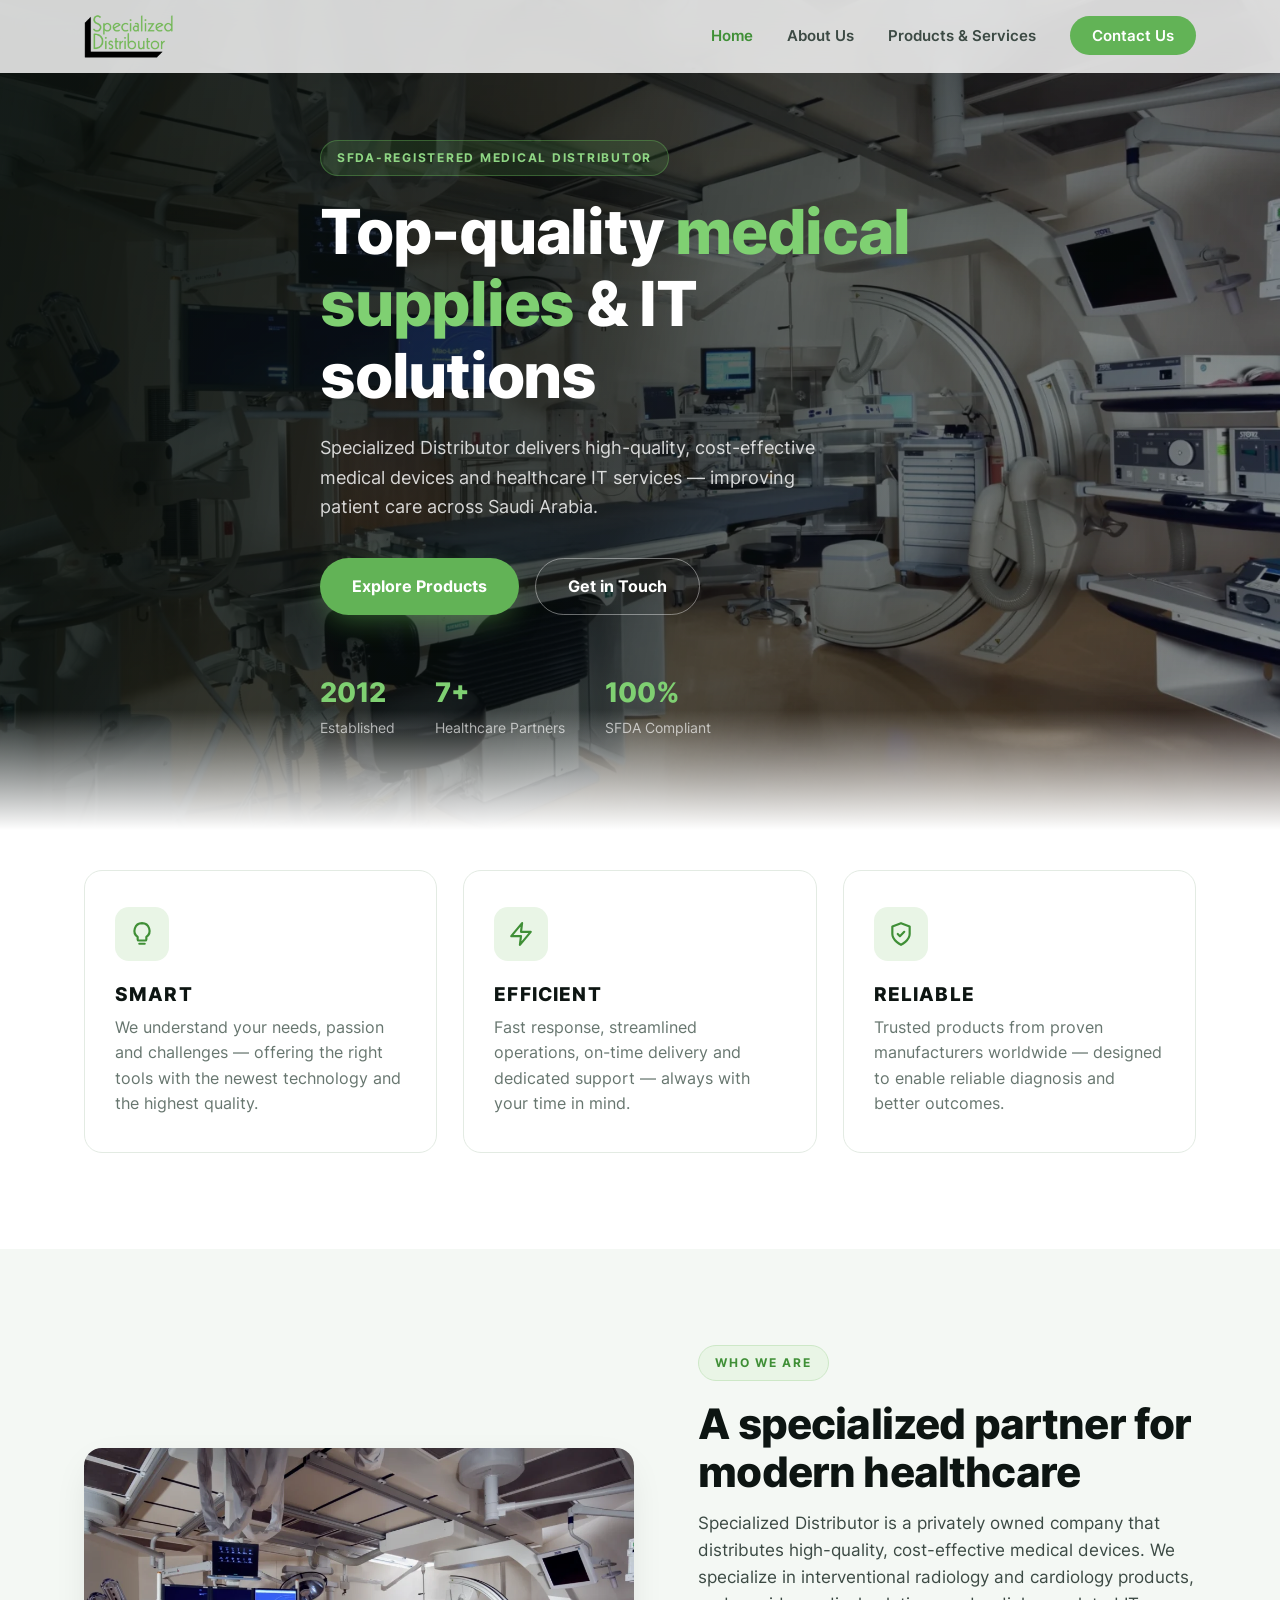
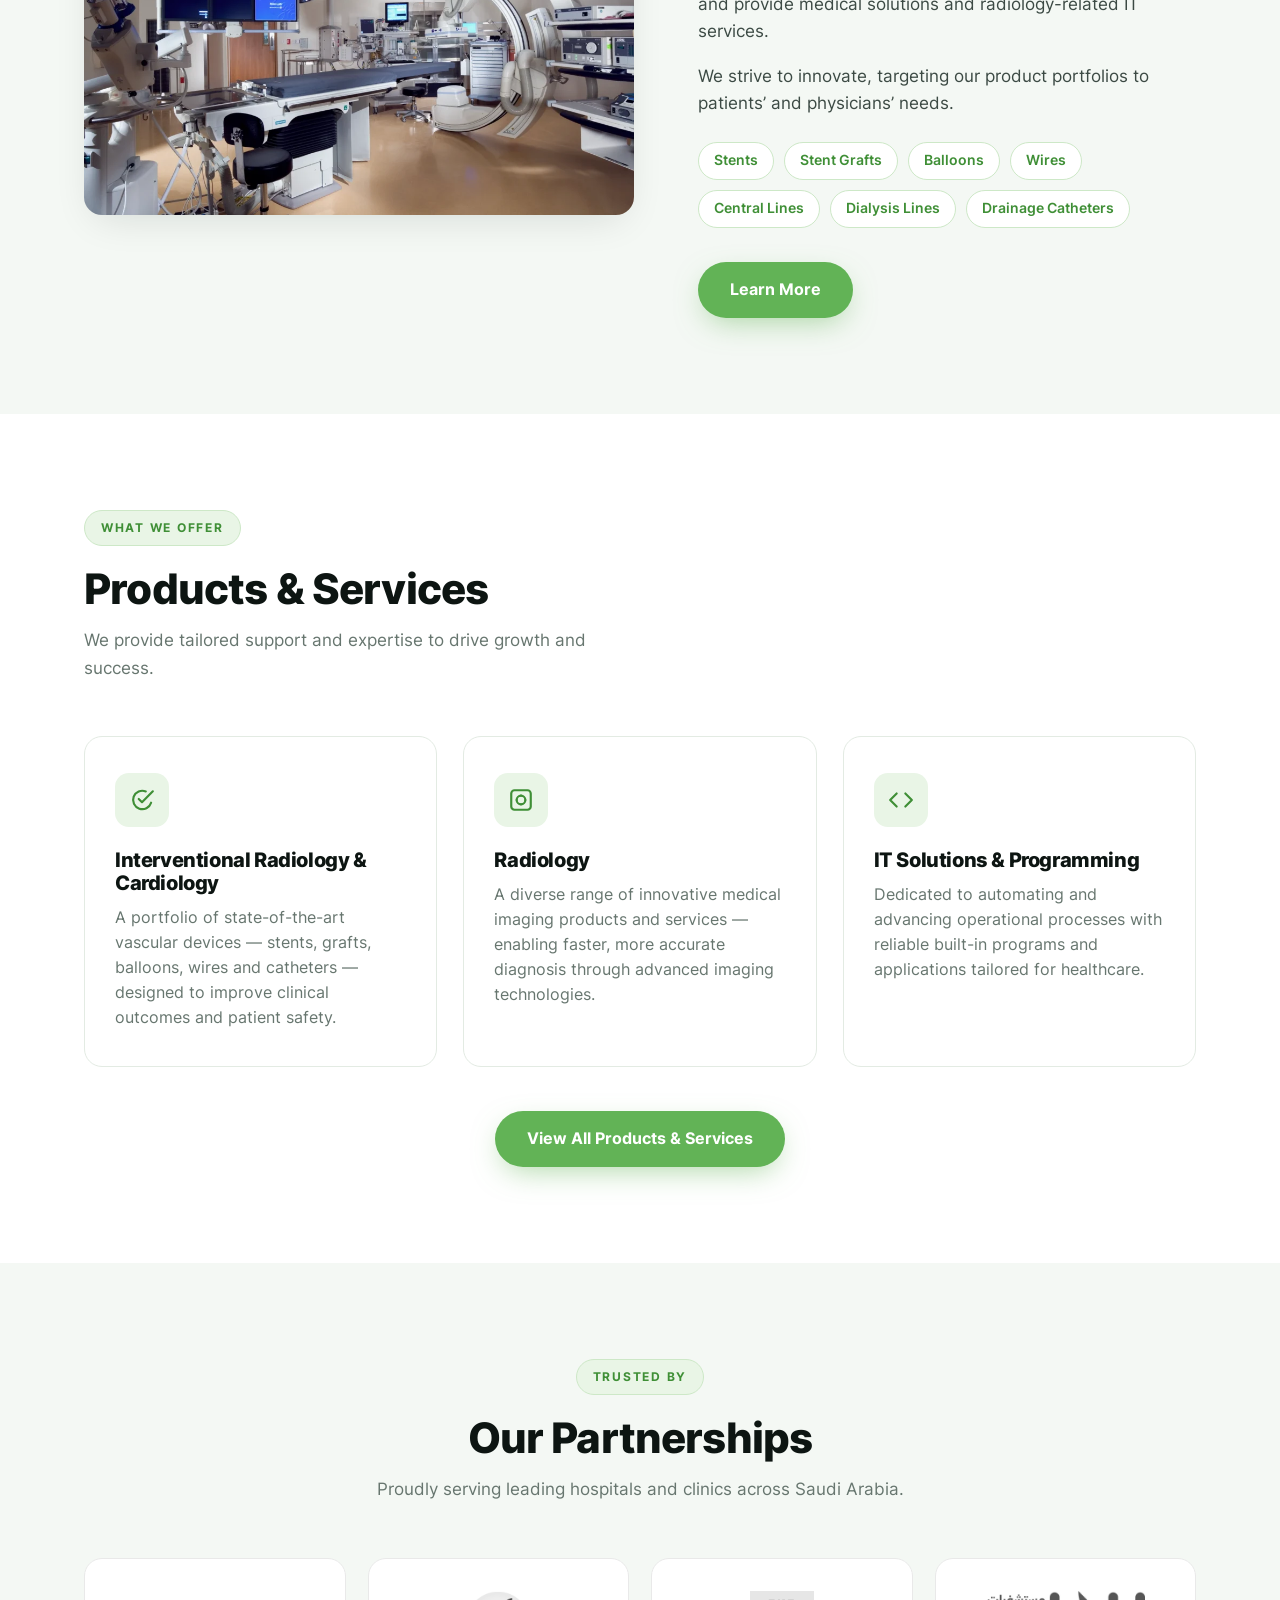
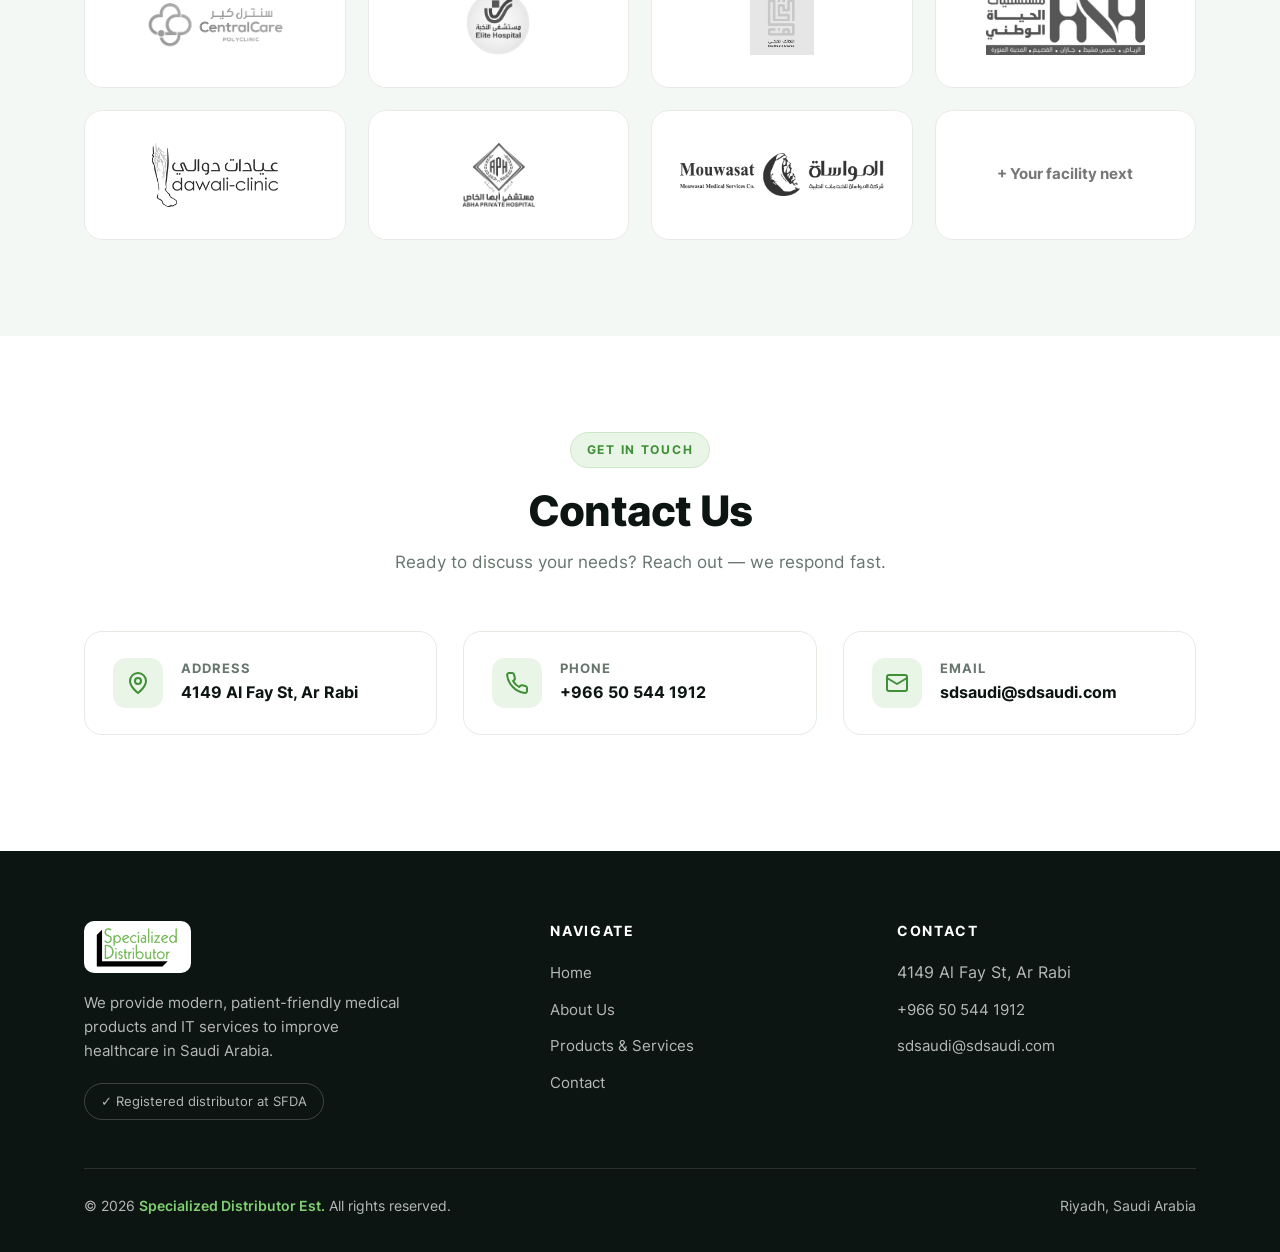
==== commit b4e64fbc: "Modern redesign: 3 static pages, clean assets structure - Redesigned home, about-us, and products-an" ====
--- a/index.html
+++ b/index.html
@@ -1,581 +1,238 @@
 <!DOCTYPE html>
-<html lang="en-US">
+<html lang="en">
 <head>
-	<meta charset="UTF-8" />
-	<meta name="viewport" content="width=device-width, initial-scale=1" />
-<meta name='robots' content='max-image-preview:large' />
-	<style>img:is([sizes="auto" i], [sizes^="auto," i]) { contain-intrinsic-size: 3000px 1500px }</style>
-	<title>Specialized Distributor Est. &#8211; Your source for top-quality medical supplies and IT solutions</title>
-
-
-<style id='wp-block-image-inline-css'>
-.wp-block-image>a,.wp-block-image>figure>a{display:inline-block}.wp-block-image img{box-sizing:border-box;height:auto;max-width:100%;vertical-align:bottom}@media not (prefers-reduced-motion){.wp-block-image img.hide{visibility:hidden}.wp-block-image img.show{animation:show-content-image .4s}}.wp-block-image[style*=border-radius] img,.wp-block-image[style*=border-radius]>a{border-radius:inherit}.wp-block-image.has-custom-border img{box-sizing:border-box}.wp-block-image.aligncenter{text-align:center}.wp-block-image.alignfull>a,.wp-block-image.alignwide>a{width:100%}.wp-block-image.alignfull img,.wp-block-image.alignwide img{height:auto;width:100%}.wp-block-image .aligncenter,.wp-block-image .alignleft,.wp-block-image .alignright,.wp-block-image.aligncenter,.wp-block-image.alignleft,.wp-block-image.alignright{display:table}.wp-block-image .aligncenter>figcaption,.wp-block-image .alignleft>figcaption,.wp-block-image .alignright>figcaption,.wp-block-image.aligncenter>figcaption,.wp-block-image.alignleft>figcaption,.wp-block-image.alignright>figcaption{caption-side:bottom;display:table-caption}.wp-block-image .alignleft{float:left;margin:.5em 1em .5em 0}.wp-block-image .alignright{float:right;margin:.5em 0 .5em 1em}.wp-block-image .aligncenter{margin-left:auto;margin-right:auto}.wp-block-image :where(figcaption){margin-bottom:1em;margin-top:.5em}.wp-block-image.is-style-circle-mask img{border-radius:9999px}@supports ((-webkit-mask-image:none) or (mask-image:none)) or (-webkit-mask-image:none){.wp-block-image.is-style-circle-mask img{border-radius:0;-webkit-mask-image:url('data:image/svg+xml;utf8,<svg viewBox="0 0 100 100" xmlns="http://www.w3.org/2000/svg"><circle cx="50" cy="50" r="50"/></svg>');mask-image:url('data:image/svg+xml;utf8,<svg viewBox="0 0 100 100" xmlns="http://www.w3.org/2000/svg"><circle cx="50" cy="50" r="50"/></svg>');mask-mode:alpha;-webkit-mask-position:center;mask-position:center;-webkit-mask-repeat:no-repeat;mask-repeat:no-repeat;-webkit-mask-size:contain;mask-size:contain}}:root :where(.wp-block-image.is-style-rounded img,.wp-block-image .is-style-rounded img){border-radius:9999px}.wp-block-image figure{margin:0}.wp-lightbox-container{display:flex;flex-direction:column;position:relative}.wp-lightbox-container img{cursor:zoom-in}.wp-lightbox-container img:hover+button{opacity:1}.wp-lightbox-container button{align-items:center;-webkit-backdrop-filter:blur(16px) saturate(180%);backdrop-filter:blur(16px) saturate(180%);background-color:#5a5a5a40;border:none;border-radius:4px;cursor:zoom-in;display:flex;height:20px;justify-content:center;opacity:0;padding:0;position:absolute;right:16px;text-align:center;top:16px;width:20px;z-index:100}@media not (prefers-reduced-motion){.wp-lightbox-container button{transition:opacity .2s ease}}.wp-lightbox-container button:focus-visible{outline:3px auto #5a5a5a40;outline:3px auto -webkit-focus-ring-color;outline-offset:3px}.wp-lightbox-container button:hover{cursor:pointer;opacity:1}.wp-lightbox-container button:focus{opacity:1}.wp-lightbox-container button:focus,.wp-lightbox-container button:hover,.wp-lightbox-container button:not(:hover):not(:active):not(.has-background){background-color:#5a5a5a40;border:none}.wp-lightbox-overlay{box-sizing:border-box;cursor:zoom-out;height:100vh;left:0;overflow:hidden;position:fixed;top:0;visibility:hidden;width:100%;z-index:100000}.wp-lightbox-overlay .close-button{align-items:center;cursor:pointer;display:flex;justify-content:center;min-height:40px;min-width:40px;padding:0;position:absolute;right:calc(env(safe-area-inset-right) + 16px);top:calc(env(safe-area-inset-top) + 16px);z-index:5000000}.wp-lightbox-overlay .close-button:focus,.wp-lightbox-overlay .close-button:hover,.wp-lightbox-overlay .close-button:not(:hover):not(:active):not(.has-background){background:none;border:none}.wp-lightbox-overlay .lightbox-image-container{height:var(--wp--lightbox-container-height);left:50%;overflow:hidden;position:absolute;top:50%;transform:translate(-50%,-50%);transform-origin:top left;width:var(--wp--lightbox-container-width);z-index:9999999999}.wp-lightbox-overlay .wp-block-image{align-items:center;box-sizing:border-box;display:flex;height:100%;justify-content:center;margin:0;position:relative;transform-origin:0 0;width:100%;z-index:3000000}.wp-lightbox-overlay .wp-block-image img{height:var(--wp--lightbox-image-height);min-height:var(--wp--lightbox-image-height);min-width:var(--wp--lightbox-image-width);width:var(--wp--lightbox-image-width)}.wp-lightbox-overlay .wp-block-image figcaption{display:none}.wp-lightbox-overlay button{background:none;border:none}.wp-lightbox-overlay .scrim{background-color:#fff;height:100%;opacity:.9;position:absolute;width:100%;z-index:2000000}.wp-lightbox-overlay.active{visibility:visible}@media not (prefers-reduced-motion){.wp-lightbox-overlay.active{animation:turn-on-visibility .25s both}.wp-lightbox-overlay.active img{animation:turn-on-visibility .35s both}.wp-lightbox-overlay.show-closing-animation:not(.active){animation:turn-off-visibility .35s both}.wp-lightbox-overlay.show-closing-animation:not(.active) img{animation:turn-off-visibility .25s both}.wp-lightbox-overlay.zoom.active{animation:none;opacity:1;visibility:visible}.wp-lightbox-overlay.zoom.active .lightbox-image-container{animation:lightbox-zoom-in .4s}.wp-lightbox-overlay.zoom.active .lightbox-image-container img{animation:none}.wp-lightbox-overlay.zoom.active .scrim{animation:turn-on-visibility .4s forwards}.wp-lightbox-overlay.zoom.show-closing-animation:not(.active){animation:none}.wp-lightbox-overlay.zoom.show-closing-animation:not(.active) .lightbox-image-container{animation:lightbox-zoom-out .4s}.wp-lightbox-overlay.zoom.show-closing-animation:not(.active) .lightbox-image-container img{animation:none}.wp-lightbox-overlay.zoom.show-closing-animation:not(.active) .scrim{animation:turn-off-visibility .4s forwards}}@keyframes show-content-image{0%{visibility:hidden}99%{visibility:hidden}to{visibility:visible}}@keyframes turn-on-visibility{0%{opacity:0}to{opacity:1}}@keyframes turn-off-visibility{0%{opacity:1;visibility:visible}99%{opacity:0;visibility:visible}to{opacity:0;visibility:hidden}}@keyframes lightbox-zoom-in{0%{transform:translate(calc((-100vw + var(--wp--lightbox-scrollbar-width))/2 + var(--wp--lightbox-initial-left-position)),calc(-50vh + var(--wp--lightbox-initial-top-position))) scale(var(--wp--lightbox-scale))}to{transform:translate(-50%,-50%) scale(1)}}@keyframes lightbox-zoom-out{0%{transform:translate(-50%,-50%) scale(1);visibility:visible}99%{visibility:visible}to{transform:translate(calc((-100vw + var(--wp--lightbox-scrollbar-width))/2 + var(--wp--lightbox-initial-left-position)),calc(-50vh + var(--wp--lightbox-initial-top-position))) scale(var(--wp--lightbox-scale));visibility:hidden}}
-.wp-block-image{display:flex;flex-wrap:wrap}.wp-block-image:not(.is-placeholder){border:0 !important}.wp-block-image:not(.is-style-icon)>div{max-width:100% !important;aspect-ratio:inherit;object-fit:inherit;object-position:inherit}.wp-block-image svg{max-width:100%}.wp-block-image:not(.has-background) svg{border-radius:inherit}.wp-block-image:not(.is-placeholder) svg:not(.components-placeholder__illustration){height:auto}.wp-block-image a{display:inherit;object-position:inherit}.wp-block-image[style*="-radius"] img{border-radius:inherit}figure.wp-block-image{text-align:center}figure.wp-block-image.aligncenter{display:block}figure.wp-block-image img{display:block;height:auto;max-width:100%;margin-left:auto;margin-right:auto;object-position:inherit}
-</style>
-<style id='wp-block-template-part-inline-css'>
-.wp-block-template-part{width:100%}header.wp-block-template-part:not(.has-z-index){z-index:var(--wp--custom--header--z-index, initial)}header.wp-block-template-part:not([class*="has-position-"]){position:var(--wp--custom--header--position, relative);top:var(--wp--custom--header--top, 0)}footer.wp-block-template-part{display:flex;flex-wrap:wrap;align-items:flex-end;justify-content:center}footer.wp-block-template-part>*{width:100%}header>.alignfull,footer>.alignfull,main>.alignfull{width:var(--wp--custom--alignfull--width, 100dvw) !important;margin-left:var(--wp--custom--alignfull--margin-left, calc(50% - 50dvw)) !important;margin-right:var(--wp--custom--alignfull--margin-right, calc(50% - 50dvw)) !important}@media (min-width: 600px){.wp-block-post-template.is-flex-container.is-flex-container.columns-2>li{width:calc(50% - (var(--wp--custom--spacing--gap) * 0.5))}}
-</style>
-<style id='wp-block-group-inline-css'>
-.wp-block-group{box-sizing:border-box}:where(.wp-block-group.wp-block-group-is-layout-constrained){position:relative}
-.wp-block-column>.wp-block-group{max-width:100% !important}.wp-block-group.is-vertical{flex-direction:column;gap:1em}:where(.wp-block-group.has-background){padding:0}
-</style>
-<style id='wp-block-navigation-link-inline-css'>
-.wp-block-navigation .wp-block-navigation-item__label{overflow-wrap:break-word}.wp-block-navigation .wp-block-navigation-item__description{display:none}.link-ui-tools{border-top:1px solid #f0f0f0;padding:8px}.link-ui-block-inserter{padding-top:8px}.link-ui-block-inserter__back{margin-left:8px;text-transform:uppercase}
-</style>
-<link rel='stylesheet' id='wp-block-navigation-css' href='wp-includes/blocks/navigation/style.min.css' media='all' />
-<style id='wp-block-navigation-inline-css'>
-.wp-block-navigation a{text-decoration:inherit}.wp-block-navigation ul{margin-right:0}.wp-block-navigation .wp-block-navigation-item{background:inherit !important;border-radius:inherit;justify-content:center}.wp-block-navigation .wp-block-navigation-item:not(.has-background){background:transparent}.wp-block-navigation .wp-block-navigation-item__content{display:flex;padding:0}.wp-block-navigation .wp-block-navigation-item__content:hover,.wp-block-navigation .wp-block-navigation-item__content:focus{color:var(--wp--custom--link--hover--color, currentColor)}.wp-block-navigation .wp-block-navigation-item__content.wp-block-navigation-submenu__toggle{padding-left:0;padding-right:0}.wp-block-navigation .wp-block-pages-list__item{width:auto}.wp-block-navigation{margin:auto}.wp-block-navigation__container.items-justified-right{margin-right:0}.wp-block-navigation:not(.has-background):not(.has-backdrop-filter) .wp-block-navigation__responsive-container.is-menu-open:not(.has-background){background:var(--wp--custom--body--background, #fff);color:currentcolor}.wp-block-navigation.has-backdrop-filter{-webkit-backdrop-filter:none !important;backdrop-filter:none !important}.wp-block-navigation.has-backdrop-filter .wp-block-navigation__responsive-container.is-menu-open{-webkit-backdrop-filter:var(--wp--custom--nav--filter, blur(10px));backdrop-filter:var(--wp--custom--nav--filter, blur(10px));background-color:transparent !important}.wp-block-navigation.has-backdrop-filter .wp-block-navigation__responsive-container.is-menu-open:before{content:'';position:fixed;inset:0;background:var(--wp--custom--nav--background-color, inherit);opacity:var(--wp--custom--nav--background-opacity, 0.5);z-index:-1}.wp-block-navigation__responsive-container-close,.wp-block-navigation__responsive-container-open{background:transparent !important;color:currentcolor !important}.wp-block-navigation__responsive-container-close svg,.wp-block-navigation__responsive-container-open svg{width:1.5em;height:1.5em}.wp-block-navigation__responsive-container.is-menu-open{--wp--custom--nav--padding: inherit;top:var(--wp-admin--admin-bar--height, 0);padding:var(--wp--preset--spacing--md) 0;min-height:100vh}.wp-block-navigation__responsive-container.is-menu-open .wp-block-navigation__responsive-container-content{justify-content:center}.wp-block-navigation__responsive-container.is-menu-open .wp-block-navigation__responsive-container-content .wp-block-navigation-item{padding-top:var(--wp--custom--nav--padding, 0);padding-bottom:var(--wp--custom--nav--padding, 0)}.wp-block-navigation__responsive-container.is-menu-open .wp-block-navigation__responsive-container-content .wp-block-navigation__container{gap:0}.wp-block-navigation:not(.is-vertical) .wp-block-navigation__responsive-container-content{row-gap:inherit}.has-modal-open .admin-bar .wp-block-navigation__responsive-dialog{margin-top:0 !important}nav.wp-block-navigation.has-position-static .wp-block-navigation__responsive-container,nav.wp-block-navigation.has-position-static .wp-block-navigation__responsive-dialog{position:static}.wp-block-navigation:not(.is-vertical) .wp-block-navigation-item{margin-bottom:0}ul.wp-block-navigation__container>li,.wp-block-page-list .wp-block-pages-list__item,.has-mega-menu{padding-top:var(--wp--custom--nav--padding, 0);padding-bottom:var(--wp--custom--nav--padding, 0)}.wp-block-navigation.is-vertical .wp-block-navigation-item{padding:0;flex-wrap:wrap}.wp-block-navigation__responsive-container .current-menu-item>.wp-block-navigation-item__content,.wp-block-navigation__responsive-container .wp-block-navigation-link a:hover,.wp-block-navigation__responsive-container .wp-block-navigation-link a:focus{color:var(--wp--custom--link--hover--color, currentColor)}:where(.wp-block-navigation.has-background .wp-block-navigation-item a:not(.wp-element-button)),.wp-block-navigation ul.has-background{padding:0}@media (max-width: 782px){.wp-block-navigation .wp-block-navigation-item.has-child{padding-bottom:0}.is-responsive .wp-block-navigation__responsive-container-open:not(.always-shown),.is-responsive .wp-block-navigation__responsive-container-open:not(.always-shown)+.wp-block-navigation__responsive-container .wp-block-navigation__responsive-container-close{font-size:var(--wp--custom--navigation-button--font-size, 120%)}.is-responsive .wp-block-navigation__responsive-container-open:not(.always-shown)+.wp-block-navigation__responsive-container .wp-block-navigation__container{font-size:var(--wp--custom--navigation--font-size--mobile, 110%)}}@media (min-width: 600px){.wp-block-navigation__responsive-container-open:not(.always-shown){display:flex}.wp-block-navigation__responsive-container:not(.hidden-by-default):not(.is-menu-open) .wp-block-navigation__responsive-container-close{display:flex}.wp-block-navigation__responsive-container:not(.hidden-by-default):not(.is-menu-open){display:none;width:initial;position:initial;z-index:auto;background-color:inherit}}@media (min-width: 782px){.is-vertical ul li{padding:0}.wp-block-navigation__responsive-container-open:not(.always-shown){display:none !important}.wp-block-navigation__responsive-container:not(.hidden-by-default):not(.is-menu-open) .wp-block-navigation__responsive-container-close{display:none}.wp-block-navigation__responsive-container:not(.hidden-by-default):not(.is-menu-open){display:block;width:100%;position:relative;z-index:auto;background-color:inherit}.wp-block-navigation-item__label{white-space:nowrap !important;display:block}}.wp-block-navigation__submenu-container{gap:var(--wp--custom--navigation--padding, var(--wp--preset--spacing--xs, 1em))}.is-vertical .wp-block-navigation__submenu-container{gap:inherit}.is-vertical.hide-submenu .wp-block-navigation__submenu-container{display:none}.is-vertical.hide-sub-submenu .wp-block-navigation__submenu-container .wp-block-navigation__submenu-container{display:none}.wp-block-navigation:not(.has-background) .wp-block-navigation__submenu-container{color:inherit}.wp-block-navigation__submenu-icon{background:transparent !important}.wp-block-navigation .wp-block-navigation__submenu-icon{width:0.75em;height:0.75em;opacity:0.5}.wp-block-navigation .wp-block-navigation-item__content.wp-block-navigation-submenu__toggle{padding-right:.75em}.wp-block-navigation-submenu__toggle{font-weight:inherit}.wp-block-navigation.is-vertical .wp-block-navigation__submenu-icon{display:none}.wp-block-navigation.is-vertical .has-child{margin-bottom:0;gap:inherit}.wp-block-navigation.is-vertical .has-child .wp-block-navigation__submenu-container{position:relative;height:auto;opacity:1;visibility:visible;width:100%;background-color:transparent !important;left:auto;top:auto;padding:0;border:inherit}.wp-block-navigation.is-vertical .has-child>.wp-block-pages-list__item__link{margin-bottom:var(--wp--style--block-gap, 1em)}.wp-block-navigation .has-child:not(.open-on-click):hover>.wp-block-navigation__submenu-container{min-width:var(--wp--custom--navigation--sub-menu--min-width, 12em)}@media (max-width: 782px){.open-on-click{margin-bottom:var(--wp--style--block-gap, 1em) !important}.open-on-click .wp-block-navigation-submenu__toggle .wp-block-navigation__submenu-icon{display:flex !important;width:2em}.open-on-click .wp-block-navigation-submenu__toggle ~ .wp-block-navigation__submenu-container{display:none !important}.open-on-click .wp-block-navigation-submenu__toggle[aria-expanded="true"] ~ .wp-block-navigation__submenu-container{display:flex !important}.wp-block-navigation-submenu:has([href="#"]){padding-top:0 !important}.wp-block-navigation-submenu:has([href="#"])>ul{padding-top:0 !important}.wp-block-navigation-submenu [href="#"]{display:none}.wp-block-navigation__submenu-container{gap:var(--wp--custom--navigation--padding-mobile, var(--wp--custom--navigation--padding, var(--wp--preset--spacing--xs, 1em))) !important;padding:calc(var(--wp--style--block-gap, 1em) / 2) 0 0}.wp-block-navigation__responsive-container .wp-block-navigation__submenu-container{padding-left:0 !important;padding-right:0 !important}}@media (min-width: 782px){.wp-block-navigation:not(.is-vertical) .wp-block-navigation__submenu-container::before{content:"";display:block;position:absolute;inset:0;background:var(--wp--custom--surface--overlay--background, transparent);opacity:var(--wp--custom--surface--overlay--opacity, 1);border-radius:inherit;pointer-events:none;width:100% !important;z-index:-1}.wp-block-navigation:not(.is-vertical) .wp-block-navigation__submenu-container::after{content:'';display:block;position:absolute;inset:0;backdrop-filter:var(--wp--custom--surface--backdrop-filter, none);z-index:-1;border-radius:inherit}.wp-block-navigation:not(.is-vertical) .wp-block-navigation__submenu-container .wp-block-navigation__submenu-container::before{content:"";display:block;position:absolute;inset:0;background:var(--wp--custom--surface--overlay--background, transparent);opacity:var(--wp--custom--surface--overlay--opacity, 1);border-radius:inherit;pointer-events:none;width:100% !important;z-index:-1}.wp-block-navigation:not(.is-vertical) .wp-block-navigation__submenu-container .wp-block-navigation__submenu-container::after{content:'';display:block;position:absolute;inset:0;backdrop-filter:var(--wp--custom--surface--backdrop-filter, none);z-index:-1;border-radius:inherit}.wp-block-navigation:not(.is-vertical) .wp-block-navigation__submenu-container .wp-block-navigation-item__label{white-space:pre-wrap !important}.wp-block-navigation:not(.is-vertical) .wp-block-navigation__submenu-container{border:var(--wp--custom--submenu--border, none) !important;border-radius:var(--wp--custom--submenu--border-radius, var(--wp--custom--border--radius));box-shadow:var(--wp--custom--submenu--box-shadow, var(--wp--preset--shadow--sm));line-height:1;left:auto;right:auto;margin-left:auto;margin-right:auto}.wp-block-navigation:not(.is-vertical) .has-child:not(.open-on-click) .wp-block-navigation__submenu-container{transform:translateY(var(--wp--custom--navigation--padding, var(--wp--preset--spacing--xs, 1em)));opacity:0}.wp-block-navigation:not(.is-vertical) .wp-block-navigation__submenu-container .wp-block-navigation-item{padding:0 var(--wp--custom--navigation--padding, var(--wp--preset--spacing--xs, 1em))}.wp-block-navigation:not(.is-vertical) .wp-block-navigation__submenu-container .wp-block-navigation-item:first-of-type{padding-top:var(--wp--custom--navigation--padding, var(--wp--preset--spacing--xs, 1em))}.wp-block-navigation:not(.is-vertical) .wp-block-navigation__submenu-container .wp-block-navigation-item:last-of-type{padding-bottom:var(--wp--custom--navigation--padding, var(--wp--preset--spacing--xs, 1em))}.wp-block-navigation:not(.has-background) .wp-block-navigation__submenu-container{background:transparent;color:inherit}.wp-block-navigation[style*="--wp--custom--nav--background-color"] .wp-block-navigation__submenu-container{background-color:var(--wp--custom--nav--background-color)}.wp-block-navigation .wp-block-navigation-item.has-child .wp-block-navigation__submenu-container{transition:var(--wp--custom--transition)}.wp-block-navigation:not(.is-vertical) .has-child:not(.open-on-click):hover .wp-block-navigation__submenu-container{transform:translateY(0);opacity:1}.wp-block-navigation:not(.is-vertical) .has-child:not(.open-on-click):hover .wp-block-navigation__submenu-container .wp-block-navigation__submenu-container{top:calc(0px - (var(--wp--custom--navigation--padding, var(--wp--preset--spacing--xs, 1em))))}.wp-block-navigation .has-child .wp-block-navigation-submenu__toggle[aria-expanded="true"]+.wp-block-navigation__submenu-container{transform:translateY(0);opacity:1}}
-</style>
-<style id='wp-block-paragraph-inline-css'>
-.is-small-text{font-size:.875em}.is-regular-text{font-size:1em}.is-large-text{font-size:2.25em}.is-larger-text{font-size:3em}.has-drop-cap:not(:focus):first-letter{float:left;font-size:8.4em;font-style:normal;font-weight:100;line-height:.68;margin:.05em .1em 0 0;text-transform:uppercase}body.rtl .has-drop-cap:not(:focus):first-letter{float:none;margin-left:.1em}p.has-drop-cap.has-background{overflow:hidden}:root :where(p.has-background){padding:1.25em 2.375em}:where(p.has-text-color:not(.has-link-color)) a{color:inherit}p.has-text-align-left[style*="writing-mode:vertical-lr"],p.has-text-align-right[style*="writing-mode:vertical-rl"]{rotate:180deg}
-.has-drop-cap:not(:focus)::first-letter{font-size:var(--wp--custom--drop-cap--font-size, 6em)}
-</style>
-<link rel='stylesheet' id='wp-block-cover-css' href='wp-includes/blocks/cover/style.min.css' media='all' />
-<style id='wp-block-cover-inline-css'>
-.wp-block-cover{background-size:cover !important}.wp-block-cover__background{width:100% !important;max-width:100% !important;border-radius:inherit}.wp-block-cover__image-background{border-radius:inherit}.wp-block-cover__image-background,.wp-block-cover__video-background{width:100% !important;max-width:100% !important}
-</style>
-<style id='wp-block-heading-inline-css'>
-h1.has-background,h2.has-background,h3.has-background,h4.has-background,h5.has-background,h6.has-background{padding:1.25em 2.375em}h1.has-text-align-left[style*=writing-mode]:where([style*=vertical-lr]),h1.has-text-align-right[style*=writing-mode]:where([style*=vertical-rl]),h2.has-text-align-left[style*=writing-mode]:where([style*=vertical-lr]),h2.has-text-align-right[style*=writing-mode]:where([style*=vertical-rl]),h3.has-text-align-left[style*=writing-mode]:where([style*=vertical-lr]),h3.has-text-align-right[style*=writing-mode]:where([style*=vertical-rl]),h4.has-text-align-left[style*=writing-mode]:where([style*=vertical-lr]),h4.has-text-align-right[style*=writing-mode]:where([style*=vertical-rl]),h5.has-text-align-left[style*=writing-mode]:where([style*=vertical-lr]),h5.has-text-align-right[style*=writing-mode]:where([style*=vertical-rl]),h6.has-text-align-left[style*=writing-mode]:where([style*=vertical-lr]),h6.has-text-align-right[style*=writing-mode]:where([style*=vertical-rl]){rotate:180deg}
-.wp-block-heading{word-break:break-word}.wp-block-heading[class*="-font-size"]{line-height:var(--wp--custom--heading--line-height, 1.5)}.wp-block-heading[class*="-gradient-background"]:not(.has-text-color),.wp-block-heading[style*="-gradient("]:not(.has-text-color){-webkit-background-clip:text !important;-webkit-text-fill-color:transparent;-webkit-box-decoration-break:clone;box-decoration-break:clone;color:inherit;padding:0}
-</style>
-<style id='wp-block-columns-inline-css'>
-.wp-block-columns{align-items:normal!important;box-sizing:border-box;display:flex;flex-wrap:wrap!important}@media (min-width:782px){.wp-block-columns{flex-wrap:nowrap!important}}.wp-block-columns.are-vertically-aligned-top{align-items:flex-start}.wp-block-columns.are-vertically-aligned-center{align-items:center}.wp-block-columns.are-vertically-aligned-bottom{align-items:flex-end}@media (max-width:781px){.wp-block-columns:not(.is-not-stacked-on-mobile)>.wp-block-column{flex-basis:100%!important}}@media (min-width:782px){.wp-block-columns:not(.is-not-stacked-on-mobile)>.wp-block-column{flex-basis:0;flex-grow:1}.wp-block-columns:not(.is-not-stacked-on-mobile)>.wp-block-column[style*=flex-basis]{flex-grow:0}}.wp-block-columns.is-not-stacked-on-mobile{flex-wrap:nowrap!important}.wp-block-columns.is-not-stacked-on-mobile>.wp-block-column{flex-basis:0;flex-grow:1}.wp-block-columns.is-not-stacked-on-mobile>.wp-block-column[style*=flex-basis]{flex-grow:0}:where(.wp-block-columns){margin-bottom:1.75em}:where(.wp-block-columns.has-background){padding:1.25em 2.375em}.wp-block-column{flex-grow:1;min-width:0;overflow-wrap:break-word;word-break:break-word}.wp-block-column.is-vertically-aligned-top{align-self:flex-start}.wp-block-column.is-vertically-aligned-center{align-self:center}.wp-block-column.is-vertically-aligned-bottom{align-self:flex-end}.wp-block-column.is-vertically-aligned-stretch{align-self:stretch}.wp-block-column.is-vertically-aligned-bottom,.wp-block-column.is-vertically-aligned-center,.wp-block-column.is-vertically-aligned-top{width:100%}
-.wp-block-columns:not(.are-vertically-aligned-top,.are-vertically-aligned-center,.are-vertically-aligned-bottom){align-items:flex-start !important}
-</style>
-<style id='wp-block-spacer-inline-css'>
-.wp-block-spacer{clear:both}
-.wp-block-spacer{width:100%;position:relative}
-</style>
-<style id='wp-block-button-inline-css'>
-.wp-block-button__link{align-content:center;box-sizing:border-box;cursor:pointer;display:inline-block;height:100%;text-align:center;word-break:break-word}.wp-block-button__link.aligncenter{text-align:center}.wp-block-button__link.alignright{text-align:right}:where(.wp-block-button__link){border-radius:9999px;box-shadow:none;padding:calc(.667em + 2px) calc(1.333em + 2px);text-decoration:none}.wp-block-button[style*=text-decoration] .wp-block-button__link{text-decoration:inherit}.wp-block-buttons>.wp-block-button.has-custom-width{max-width:none}.wp-block-buttons>.wp-block-button.has-custom-width .wp-block-button__link{width:100%}.wp-block-buttons>.wp-block-button.has-custom-font-size .wp-block-button__link{font-size:inherit}.wp-block-buttons>.wp-block-button.wp-block-button__width-25{width:calc(25% - var(--wp--style--block-gap, .5em)*.75)}.wp-block-buttons>.wp-block-button.wp-block-button__width-50{width:calc(50% - var(--wp--style--block-gap, .5em)*.5)}.wp-block-buttons>.wp-block-button.wp-block-button__width-75{width:calc(75% - var(--wp--style--block-gap, .5em)*.25)}.wp-block-buttons>.wp-block-button.wp-block-button__width-100{flex-basis:100%;width:100%}.wp-block-buttons.is-vertical>.wp-block-button.wp-block-button__width-25{width:25%}.wp-block-buttons.is-vertical>.wp-block-button.wp-block-button__width-50{width:50%}.wp-block-buttons.is-vertical>.wp-block-button.wp-block-button__width-75{width:75%}.wp-block-button.is-style-squared,.wp-block-button__link.wp-block-button.is-style-squared{border-radius:0}.wp-block-button.no-border-radius,.wp-block-button__link.no-border-radius{border-radius:0!important}:root :where(.wp-block-button .wp-block-button__link.is-style-outline),:root :where(.wp-block-button.is-style-outline>.wp-block-button__link){border:2px solid;padding:.667em 1.333em}:root :where(.wp-block-button .wp-block-button__link.is-style-outline:not(.has-text-color)),:root :where(.wp-block-button.is-style-outline>.wp-block-button__link:not(.has-text-color)){color:currentColor}:root :where(.wp-block-button .wp-block-button__link.is-style-outline:not(.has-background)),:root :where(.wp-block-button.is-style-outline>.wp-block-button__link:not(.has-background)){background-color:initial;background-image:none}
-.wp-block-button{--wp--style--block-gap: var(--wp--custom--button--gap, 6px);transition:var(--wp--custom--transition);line-height:1;border-style:none;padding:0 !important}.wp-block-button:active,.wp-block-button:hover,.wp-block-button:focus{opacity:var(--wp--custom--button--hover-opacity, 1)}.wp-block-button__link{display:inline-flex;gap:var(--wp--style--block-gap)}.is-content-justification-left .wp-block-button__width-100 .wp-block-button__link{justify-content:flex-start}.wp-block-button__link.has-text-align-left{justify-content:flex-start}.wp-block-button__link.has-text-align-right{justify-content:flex-end}.wp-block-button[style*="font-weight:"] .wp-element-button{font-weight:inherit}
-</style>
-<style id='wp-block-buttons-inline-css'>
-.wp-block-buttons{box-sizing:border-box}.wp-block-buttons.is-vertical{flex-direction:column}.wp-block-buttons.is-vertical>.wp-block-button:last-child{margin-bottom:0}.wp-block-buttons>.wp-block-button{display:inline-block;margin:0}.wp-block-buttons.is-content-justification-left{justify-content:flex-start}.wp-block-buttons.is-content-justification-left.is-vertical{align-items:flex-start}.wp-block-buttons.is-content-justification-center{justify-content:center}.wp-block-buttons.is-content-justification-center.is-vertical{align-items:center}.wp-block-buttons.is-content-justification-right{justify-content:flex-end}.wp-block-buttons.is-content-justification-right.is-vertical{align-items:flex-end}.wp-block-buttons.is-content-justification-space-between{justify-content:space-between}.wp-block-buttons.aligncenter{text-align:center}.wp-block-buttons:not(.is-content-justification-space-between,.is-content-justification-right,.is-content-justification-left,.is-content-justification-center) .wp-block-button.aligncenter{margin-left:auto;margin-right:auto;width:100%}.wp-block-buttons[style*=text-decoration] .wp-block-button,.wp-block-buttons[style*=text-decoration] .wp-block-button__link{text-decoration:inherit}.wp-block-buttons.has-custom-font-size .wp-block-button__link{font-size:inherit}.wp-block-buttons .wp-block-button__link{width:100%}.wp-block-button.aligncenter{text-align:center}
-</style>
-<style id='wp-block-separator-inline-css'>
-@charset "UTF-8";.wp-block-separator{border:none;border-top:2px solid}:root :where(.wp-block-separator.is-style-dots){height:auto;line-height:1;text-align:center}:root :where(.wp-block-separator.is-style-dots):before{color:currentColor;content:"···";font-family:serif;font-size:1.5em;letter-spacing:2em;padding-left:2em}.wp-block-separator.is-style-dots{background:none!important;border:none!important}
-.wp-block-separator{width:100% !important}.wp-block-separator.alignwide{margin-left:auto !important;margin-right:auto !important}
-</style>
-<style id='wp-block-site-title-inline-css'>
-.wp-block-site-title{box-sizing:border-box}.wp-block-site-title :where(a){color:inherit;font-family:inherit;font-size:inherit;font-style:inherit;font-weight:inherit;letter-spacing:inherit;line-height:inherit;text-decoration:inherit}
-.wp-block-site-title a{color:inherit;text-decoration:inherit;white-space:nowrap !important}.wp-block-site-title{word-break:break-word}.wp-block-site-title[class*="-gradient-background"]:not(.has-text-color),.wp-block-site-title[style*="-gradient("]:not(.has-text-color){-webkit-background-clip:text !important;-webkit-text-fill-color:transparent;-webkit-box-decoration-break:clone;box-decoration-break:clone;color:inherit;padding:0}
-</style>
-<style id='wp-block-library-inline-css'>
-:root{--wp-admin-theme-color:#007cba;--wp-admin-theme-color--rgb:0,124,186;--wp-admin-theme-color-darker-10:#006ba1;--wp-admin-theme-color-darker-10--rgb:0,107,161;--wp-admin-theme-color-darker-20:#005a87;--wp-admin-theme-color-darker-20--rgb:0,90,135;--wp-admin-border-width-focus:2px;--wp-block-synced-color:#7a00df;--wp-block-synced-color--rgb:122,0,223;--wp-bound-block-color:var(--wp-block-synced-color)}@media (min-resolution:192dpi){:root{--wp-admin-border-width-focus:1.5px}}.wp-element-button{cursor:pointer}:root{--wp--preset--font-size--normal:16px;--wp--preset--font-size--huge:42px}:root .has-very-light-gray-background-color{background-color:#eee}:root .has-very-dark-gray-background-color{background-color:#313131}:root .has-very-light-gray-color{color:#eee}:root .has-very-dark-gray-color{color:#313131}:root .has-vivid-green-cyan-to-vivid-cyan-blue-gradient-background{background:linear-gradient(135deg,#00d084,#0693e3)}:root .has-purple-crush-gradient-background{background:linear-gradient(135deg,#34e2e4,#4721fb 50%,#ab1dfe)}:root .has-hazy-dawn-gradient-background{background:linear-gradient(135deg,#faaca8,#dad0ec)}:root .has-subdued-olive-gradient-background{background:linear-gradient(135deg,#fafae1,#67a671)}:root .has-atomic-cream-gradient-background{background:linear-gradient(135deg,#fdd79a,#004a59)}:root .has-nightshade-gradient-background{background:linear-gradient(135deg,#330968,#31cdcf)}:root .has-midnight-gradient-background{background:linear-gradient(135deg,#020381,#2874fc)}.has-regular-font-size{font-size:1em}.has-larger-font-size{font-size:2.625em}.has-normal-font-size{font-size:var(--wp--preset--font-size--normal)}.has-huge-font-size{font-size:var(--wp--preset--font-size--huge)}.has-text-align-center{text-align:center}.has-text-align-left{text-align:left}.has-text-align-right{text-align:right}#end-resizable-editor-section{display:none}.aligncenter{clear:both}.items-justified-left{justify-content:flex-start}.items-justified-center{justify-content:center}.items-justified-right{justify-content:flex-end}.items-justified-space-between{justify-content:space-between}.screen-reader-text{border:0;clip-path:inset(50%);height:1px;margin:-1px;overflow:hidden;padding:0;position:absolute;width:1px;word-wrap:normal!important}.screen-reader-text:focus{background-color:#ddd;clip-path:none;color:#444;display:block;font-size:1em;height:auto;left:5px;line-height:normal;padding:15px 23px 14px;text-decoration:none;top:5px;width:auto;z-index:100000}html :where(.has-border-color){border-style:solid}html :where([style*=border-top-color]){border-top-style:solid}html :where([style*=border-right-color]){border-right-style:solid}html :where([style*=border-bottom-color]){border-bottom-style:solid}html :where([style*=border-left-color]){border-left-style:solid}html :where([style*=border-width]){border-style:solid}html :where([style*=border-top-width]){border-top-style:solid}html :where([style*=border-right-width]){border-right-style:solid}html :where([style*=border-bottom-width]){border-bottom-style:solid}html :where([style*=border-left-width]){border-left-style:solid}html :where(img[class*=wp-image-]){height:auto;max-width:100%}:where(figure){margin:0 0 1em}html :where(.is-position-sticky){--wp-admin--admin-bar--position-offset:var(--wp-admin--admin-bar--height,0px)}@media screen and (max-width:600px){html :where(.is-position-sticky){--wp-admin--admin-bar--position-offset:0px}}
-</style>
-<link rel='stylesheet' id='font-awesome-css' href='wp-content/plugins/elementor/assets/lib/font-awesome/css/font-awesome.min.css' media='all' />
-<style id='global-styles-inline-css'>
-:root{--wp--preset--aspect-ratio--square: 1;--wp--preset--aspect-ratio--4-3: 4/3;--wp--preset--aspect-ratio--3-4: 3/4;--wp--preset--aspect-ratio--3-2: 3/2;--wp--preset--aspect-ratio--2-3: 2/3;--wp--preset--aspect-ratio--16-9: 16/9;--wp--preset--aspect-ratio--9-16: 9/16;--wp--preset--color--black: #000000;--wp--preset--color--cyan-bluish-gray: #abb8c3;--wp--preset--color--white: #ffffff;--wp--preset--color--pale-pink: #f78da7;--wp--preset--color--vivid-red: #cf2e2e;--wp--preset--color--luminous-vivid-orange: #ff6900;--wp--preset--color--luminous-vivid-amber: #fcb900;--wp--preset--color--light-green-cyan: #7bdcb5;--wp--preset--color--vivid-green-cyan: #00d084;--wp--preset--color--pale-cyan-blue: #8ed1fc;--wp--preset--color--vivid-cyan-blue: #0693e3;--wp--preset--color--vivid-purple: #9b51e0;--wp--preset--color--primary-950: #1b174f;--wp--preset--color--primary-900: #2c2788;--wp--preset--color--primary-800: #3027ac;--wp--preset--color--primary-700: #3a2cd6;--wp--preset--color--primary-600: #4539f2;--wp--preset--color--primary-500: #575afd;--wp--preset--color--primary-400: #7783ff;--wp--preset--color--primary-300: #9eaeff;--wp--preset--color--primary-200: #c3cfff;--wp--preset--color--primary-100: #dde6ff;--wp--preset--color--primary-50: #edf1ff;--wp--preset--color--primary-25: #f6f8ff;--wp--preset--color--neutral-950: #030712;--wp--preset--color--neutral-900: #111827;--wp--preset--color--neutral-800: #1f2937;--wp--preset--color--neutral-700: #374151;--wp--preset--color--neutral-600: #4b5563;--wp--preset--color--neutral-500: #6b7280;--wp--preset--color--neutral-400: #9ca3af;--wp--preset--color--neutral-300: #d1d5db;--wp--preset--color--neutral-200: #e5e7eb;--wp--preset--color--neutral-100: #f3f4f6;--wp--preset--color--neutral-50: #f9fafb;--wp--preset--color--neutral-0: #ffffff;--wp--preset--color--success-600: #059669;--wp--preset--color--success-500: #10b981;--wp--preset--color--success-100: #d1fae5;--wp--preset--color--warning-600: #d97706;--wp--preset--color--warning-500: #f59e0b;--wp--preset--color--warning-100: #feeac7;--wp--preset--color--error-600: #e11d48;--wp--preset--color--error-500: #f43f5e;--wp--preset--color--error-100: #ffe4e6;--wp--preset--color--transparent: transparent;--wp--preset--color--current: currentcolor;--wp--preset--color--inherit: inherit;--wp--preset--color--custom-color-1: #75ba53;--wp--preset--color--custom-color-2: #76ba5452;--wp--preset--gradient--vivid-cyan-blue-to-vivid-purple: linear-gradient(135deg,rgba(6,147,227,1) 0%,rgb(155,81,224) 100%);--wp--preset--gradient--light-green-cyan-to-vivid-green-cyan: linear-gradient(135deg,rgb(122,220,180) 0%,rgb(0,208,130) 100%);--wp--preset--gradient--luminous-vivid-amber-to-luminous-vivid-orange: linear-gradient(135deg,rgba(252,185,0,1) 0%,rgba(255,105,0,1) 100%);--wp--preset--gradient--luminous-vivid-orange-to-vivid-red: linear-gradient(135deg,rgba(255,105,0,1) 0%,rgb(207,46,46) 100%);--wp--preset--gradient--very-light-gray-to-cyan-bluish-gray: linear-gradient(135deg,rgb(238,238,238) 0%,rgb(169,184,195) 100%);--wp--preset--gradient--cool-to-warm-spectrum: linear-gradient(135deg,rgb(74,234,220) 0%,rgb(151,120,209) 20%,rgb(207,42,186) 40%,rgb(238,44,130) 60%,rgb(251,105,98) 80%,rgb(254,248,76) 100%);--wp--preset--gradient--blush-light-purple: linear-gradient(135deg,rgb(255,206,236) 0%,rgb(152,150,240) 100%);--wp--preset--gradient--blush-bordeaux: linear-gradient(135deg,rgb(254,205,165) 0%,rgb(254,45,45) 50%,rgb(107,0,62) 100%);--wp--preset--gradient--luminous-dusk: linear-gradient(135deg,rgb(255,203,112) 0%,rgb(199,81,192) 50%,rgb(65,88,208) 100%);--wp--preset--gradient--pale-ocean: linear-gradient(135deg,rgb(255,245,203) 0%,rgb(182,227,212) 50%,rgb(51,167,181) 100%);--wp--preset--gradient--electric-grass: linear-gradient(135deg,rgb(202,248,128) 0%,rgb(113,206,126) 100%);--wp--preset--gradient--midnight: linear-gradient(135deg,rgb(2,3,129) 0%,rgb(40,116,252) 100%);--wp--preset--gradient--primary-600-500: linear-gradient(135deg,var(--wp--preset--color--primary-700) 0%,var(--wp--preset--color--primary-500) 100%);--wp--preset--gradient--primary-500-300: linear-gradient(135deg,var(--wp--preset--color--primary-500) 0%,var(--wp--preset--color--primary-300) 100%);--wp--preset--gradient--primary-transparent: linear-gradient(180deg,var(--wp--preset--color--transparent) 0%,var(--wp--preset--color--primary-100) 100%);--wp--preset--gradient--primary-foreground: linear-gradient(135deg,var(--wp--preset--color--primary-900) 0%,var(--wp--preset--color--neutral-950) 100%);--wp--preset--gradient--body-heading: linear-gradient(135deg,var(--wp--preset--color--neutral-600) 0%,var(--wp--preset--color--neutral-950) 100%);--wp--preset--gradient--surface-border: linear-gradient(135deg,var(--wp--preset--color--neutral-100) 0%,var(--wp--preset--color--neutral-200) 100%);--wp--preset--gradient--background-transparent: linear-gradient(0deg,var(--wp--custom--body--background) 50%,transparent 50%);--wp--preset--gradient--transparent-background: linear-gradient(180deg,var(--wp--custom--body--background) 50%,transparent 50%);--wp--preset--gradient--fade-left: linear-gradient(90deg,var(--wp--preset--color--neutral-0) 0%,transparent 100%);--wp--preset--gradient--fade-right: linear-gradient(-90deg,var(--wp--preset--color--neutral-0) 0%,transparent 100%);--wp--preset--gradient--checkerboard: repeating-conic-gradient(var(--wp--preset--color--neutral-200) 0% 25%, transparent 0% 50%) 50% / 16px 16px;--wp--preset--gradient--grid: conic-gradient(from 90deg at 1px 1px,transparent 90deg,var(--wp--custom--gradient-grid--color,var(--wp--preset--color--neutral-100)) 0) -1px -1px / var(--wp--custom--gradient-grid--size,40px) var(--wp--custom--gradient-grid--size,40px);--wp--preset--font-size--small: 13px;--wp--preset--font-size--medium: 20px;--wp--preset--font-size--large: 36px;--wp--preset--font-size--x-large: 42px;--wp--preset--font-size--140: clamp(80px,9vw,140px);--wp--preset--font-size--112: clamp(70px,8.5vw,112px);--wp--preset--font-size--104: clamp(64px,8vw,104px);--wp--preset--font-size--96: clamp(60px,7vw,96px);--wp--preset--font-size--88: clamp(56px,7vw,88px);--wp--preset--font-size--80: clamp(52px,7vw,80px);--wp--preset--font-size--72: clamp(48px,6vw,72px);--wp--preset--font-size--64: clamp(44px,5.5vw,64px);--wp--preset--font-size--60: clamp(40px,5vw,60px);--wp--preset--font-size--56: clamp(38px,4.5vw,56px);--wp--preset--font-size--52: clamp(36px,4vw,52px);--wp--preset--font-size--48: clamp(32px,4.8vw,48px);--wp--preset--font-size--44: clamp(30px,4.4vw,44px);--wp--preset--font-size--40: clamp(28px,4vw,40px);--wp--preset--font-size--36: clamp(26px,3.6vw,36px);--wp--preset--font-size--32: clamp(24px,3.2vw,32px);--wp--preset--font-size--28: clamp(22px,2.8vw,28px);--wp--preset--font-size--24: clamp(20px,2.4vw,24px);--wp--preset--font-size--22: clamp(20px,2.2vw,22px);--wp--preset--font-size--20: clamp(19px,2vw,20px);--wp--preset--font-size--18: clamp(17px,1.8vw,18px);--wp--preset--font-size--16: clamp(16px,1.6vw,16px);--wp--preset--font-size--14: clamp(14px,1.4vw,14px);--wp--preset--font-size--12: clamp(12px,1.2vw,12px);--wp--preset--font-size--inherit: inherit;--wp--preset--font-family--sans-serif: -apple-system, BlinkMacSystemFont, avenir next, avenir, segoe ui, helvetica neue, helvetica, Cantarell, Ubuntu, roboto, noto, arial, sans-serif;--wp--preset--font-family--serif: Iowan Old Style, Apple Garamond, Baskerville, Times New Roman, Droid Serif, Times, Source Serif Pro, serif, Apple Color Emoji, Segoe UI Emoji, Segoe UI Symbol;--wp--preset--font-family--monospace: Menlo, Consolas, Monaco, Liberation Mono, Lucida Console, monospace;--wp--preset--font-family--inter: Inter, var(--wp--preset--font-family--sans-serif);--wp--preset--font-family--inter-tight: Inter Tight, var(--wp--preset--font-family--sans-serif);--wp--preset--font-family--jetbrains-mono: JetBrains Mono, var(--wp--preset--font-family--monospace);--wp--preset--spacing--20: 0.44rem;--wp--preset--spacing--30: 0.67rem;--wp--preset--spacing--40: 1rem;--wp--preset--spacing--50: 1.5rem;--wp--preset--spacing--60: 2.25rem;--wp--preset--spacing--70: 3.38rem;--wp--preset--spacing--80: 5.06rem;--wp--preset--spacing--xxs: 8px;--wp--preset--spacing--xs: var(--wp--preset--font-size--16);--wp--preset--spacing--sm: var(--wp--preset--font-size--24);--wp--preset--spacing--md: var(--wp--preset--font-size--32);--wp--preset--spacing--lg: var(--wp--preset--font-size--48);--wp--preset--spacing--xl: var(--wp--preset--font-size--64);--wp--preset--spacing--xxl: var(--wp--preset--font-size--96);--wp--preset--shadow--natural: 6px 6px 9px rgba(0, 0, 0, 0.2);--wp--preset--shadow--deep: 12px 12px 50px rgba(0, 0, 0, 0.4);--wp--preset--shadow--sharp: 6px 6px 0px rgba(0, 0, 0, 0.2);--wp--preset--shadow--outlined: 6px 6px 0px -3px rgba(255, 255, 255, 1), 6px 6px rgba(0, 0, 0, 1);--wp--preset--shadow--crisp: 6px 6px 0px rgba(0, 0, 0, 1);--wp--preset--shadow--none: none;--wp--preset--shadow--xxs: 0 1px 2px 0 var(--wp--custom--box-shadow--color);--wp--preset--shadow--xs: 0 1px 2px var(--wp--custom--box-shadow--color), 0 2px 4px 0 var(--wp--custom--box-shadow--color);--wp--preset--shadow--sm: 0 1px 2px 0 var(--wp--custom--box-shadow--color), 0 4px 12px -4px var(--wp--custom--box-shadow--color);--wp--preset--shadow--md: 0 1px 2px 0 var(--wp--custom--box-shadow--color), 0 4px 8px var(--wp--custom--box-shadow--color);--wp--preset--shadow--lg: 0 2px 4px 0 var(--wp--custom--box-shadow--color), 0 8px 24px var(--wp--custom--box-shadow--color);--wp--preset--shadow--xl: 0 4px 8px -4px var(--wp--custom--box-shadow--color), 0 16px 24px -4px var(--wp--custom--box-shadow--color);--wp--preset--shadow--xxl: 0 4px 8px 0 var(--wp--custom--box-shadow--color), 0 24px 48px 0 var(--wp--custom--box-shadow--color);--wp--custom--spacing--gap: var(--wp--style--block-gap);--wp--custom--border--width: 1px;--wp--custom--border--style: solid;--wp--custom--border--color: var(--wp--preset--color--neutral-200);--wp--custom--border--radius: 6px;--wp--custom--box-shadow--inset: ;--wp--custom--box-shadow--x: 0;--wp--custom--box-shadow--y: 4px;--wp--custom--box-shadow--blur: 16px;--wp--custom--box-shadow--spread: 0;--wp--custom--box-shadow--color: var(--wp--preset--color--custom-shadow,#6b728011);--wp--custom--box-shadow--hover--inset: ;--wp--custom--box-shadow--hover--y: 8px;--wp--custom--font-weight--black: 900;--wp--custom--font-weight--extra-bold: 800;--wp--custom--font-weight--bold: 700;--wp--custom--font-weight--semi-bold: 600;--wp--custom--font-weight--medium: 500;--wp--custom--font-weight--regular: 400;--wp--custom--font-weight--light: 300;--wp--custom--font-weight--extra-light: 200;--wp--custom--font-weight--thin: 100;--wp--custom--transition--property: all;--wp--custom--transition--duration: 0.1s;--wp--custom--transition--timing-function: ease-in;--wp--custom--strong--font-weight: var(--wp--custom--font-weight--medium);--wp--custom--checklist--color: var(--wp--preset--color--success-600);--wp--custom--surface--backdrop-filter: blur(8px);--wp--custom--surface--border-radius: var(--wp--custom--border--radius);--wp--custom--surface--box-shadow: var(--wp--preset--shadow--sm);--wp--custom--surface--border--top: 0;--wp--custom--surface--border--right: 0;--wp--custom--surface--border--bottom: 0;--wp--custom--surface--border--left: 0;--wp--custom--surface--overlay--background: var(--wp--preset--color--neutral-0);--wp--custom--surface--input--focus--border-color: var(--wp--preset--color--primary-500);--wp--custom--sub-heading--color: var(--wp--preset--color--primary-500);--wp--custom--sub-heading--text-decoration: none;--wp--custom--button-outline--color: var(--wp--preset--color--primary-500);--wp--custom--button-outline--border-width: 1px;--wp--custom--ghost--color: var(--wp--preset--color--primary-600);--wp--custom--input--background: var(--wp--preset--color--neutral-0);--wp--custom--input--focus--box-shadow: var(--wp--preset--shadow--sm);--wp--custom--input--focus--border-color: var(--wp--preset--color--primary-500);--wp--custom--placeholder--background: var(--wp--preset--color--neutral-100);--wp--custom--icon--color: currentcolor;--wp--custom--notice--color: var(--wp--preset--color--primary-500);--wp--custom--accordion--height: 1.5px;--wp--custom--accordion--width: 12px;--wp--custom--accordion--animation-duration: 0s;--wp--custom--submenu--box-shadow: var(--wp--preset--shadow--xl);--wp--custom--header--z-index: 3;}:root { --wp--style--global--content-size: min(calc(100dvw - var(--wp--preset--spacing--xl,4rem)), 720px);--wp--style--global--wide-size: min(calc(100dvw - var(--wp--preset--spacing--xl,4rem)), 1200px); }:where(body) { margin: 0; }.wp-site-blocks > .alignleft { float: left; margin-right: 2em; }.wp-site-blocks > .alignright { float: right; margin-left: 2em; }.wp-site-blocks > .aligncenter { justify-content: center; margin-left: auto; margin-right: auto; }:where(.wp-site-blocks) > * { margin-block-start: var(--wp--preset--spacing--sm); margin-block-end: 0; }:where(.wp-site-blocks) > :first-child { margin-block-start: 0; }:where(.wp-site-blocks) > :last-child { margin-block-end: 0; }:root { --wp--style--block-gap: var(--wp--preset--spacing--sm); }:root :where(.is-layout-flow) > :first-child{margin-block-start: 0;}:root :where(.is-layout-flow) > :last-child{margin-block-end: 0;}:root :where(.is-layout-flow) > *{margin-block-start: var(--wp--preset--spacing--sm);margin-block-end: 0;}:root :where(.is-layout-constrained) > :first-child{margin-block-start: 0;}:root :where(.is-layout-constrained) > :last-child{margin-block-end: 0;}:root :where(.is-layout-constrained) > *{margin-block-start: var(--wp--preset--spacing--sm);margin-block-end: 0;}:root :where(.is-layout-flex){gap: var(--wp--preset--spacing--sm);}:root :where(.is-layout-grid){gap: var(--wp--preset--spacing--sm);}.is-layout-flow > .alignleft{float: left;margin-inline-start: 0;margin-inline-end: 2em;}.is-layout-flow > .alignright{float: right;margin-inline-start: 2em;margin-inline-end: 0;}.is-layout-flow > .aligncenter{margin-left: auto !important;margin-right: auto !important;}.is-layout-constrained > .alignleft{float: left;margin-inline-start: 0;margin-inline-end: 2em;}.is-layout-constrained > .alignright{float: right;margin-inline-start: 2em;margin-inline-end: 0;}.is-layout-constrained > .aligncenter{margin-left: auto !important;margin-right: auto !important;}.is-layout-constrained > :where(:not(.alignleft):not(.alignright):not(.alignfull)){max-width: var(--wp--style--global--content-size);margin-left: auto !important;margin-right: auto !important;}.is-layout-constrained > .alignwide{max-width: var(--wp--style--global--wide-size);}body .is-layout-flex{display: flex;}.is-layout-flex{flex-wrap: wrap;align-items: center;}.is-layout-flex > :is(*, div){margin: 0;}body .is-layout-grid{display: grid;}.is-layout-grid > :is(*, div){margin: 0;}body{background-color: var(--wp--preset--color--neutral-0);color: var(--wp--preset--color--neutral-600);font-family: var(--wp--preset--font-family--inter);font-size: var(--wp--preset--font-size--16);font-weight: var(--wp--custom--font-weight--regular);line-height: 1.6;padding-top: 0px;padding-right: 0px;padding-bottom: 0px;padding-left: 0px;}a:where(:not(.wp-element-button)){color: var(--wp--preset--color--neutral-0);text-decoration: underline;}:root :where(a:where(:not(.wp-element-button)):hover){color: var(--wp--preset--color--custom-color-1);}:root :where(a:where(:not(.wp-element-button)):focus){color: var(--wp--preset--color--primary-500);}h1, h2, h3, h4, h5, h6{color: var(--wp--preset--color--neutral-800);font-family: var(--wp--preset--font-family--inter-tight);font-weight: var(--wp--custom--font-weight--semi-bold);line-height: 1.4;}h1{font-size: var(--wp--preset--font-size--44);line-height: var(--wp--preset--font-size--52);}h2{font-size: var(--wp--preset--font-size--36);line-height: var(--wp--preset--font-size--44);}h3{font-size: var(--wp--preset--font-size--32);line-height: var(--wp--preset--font-size--40);}h4{font-size: var(--wp--preset--font-size--28);line-height: var(--wp--preset--font-size--36);}h5{font-size: var(--wp--preset--font-size--24);line-height: var(--wp--preset--font-size--32);}h6{font-size: var(--wp--preset--font-size--20);line-height: var(--wp--preset--font-size--28);}:root :where(.wp-element-button, .wp-block-button__link){background-color: var(--wp--preset--color--custom-color-1);border-radius: var(--wp--custom--border--radius);border-width: 0;color: #fff;font-family: inherit;font-size: 14px;font-weight: var(--wp--custom--font-weight--semi-bold);line-height: 20px;padding-top: 10px;padding-right: 16px;padding-bottom: 10px;padding-left: 16px;text-decoration: none;}.has-black-color{color: var(--wp--preset--color--black) !important;}.has-cyan-bluish-gray-color{color: var(--wp--preset--color--cyan-bluish-gray) !important;}.has-white-color{color: var(--wp--preset--color--white) !important;}.has-pale-pink-color{color: var(--wp--preset--color--pale-pink) !important;}.has-vivid-red-color{color: var(--wp--preset--color--vivid-red) !important;}.has-luminous-vivid-orange-color{color: var(--wp--preset--color--luminous-vivid-orange) !important;}.has-luminous-vivid-amber-color{color: var(--wp--preset--color--luminous-vivid-amber) !important;}.has-light-green-cyan-color{color: var(--wp--preset--color--light-green-cyan) !important;}.has-vivid-green-cyan-color{color: var(--wp--preset--color--vivid-green-cyan) !important;}.has-pale-cyan-blue-color{color: var(--wp--preset--color--pale-cyan-blue) !important;}.has-vivid-cyan-blue-color{color: var(--wp--preset--color--vivid-cyan-blue) !important;}.has-vivid-purple-color{color: var(--wp--preset--color--vivid-purple) !important;}.has-primary-950-color{color: var(--wp--preset--color--primary-950) !important;}.has-primary-900-color{color: var(--wp--preset--color--primary-900) !important;}.has-primary-800-color{color: var(--wp--preset--color--primary-800) !important;}.has-primary-700-color{color: var(--wp--preset--color--primary-700) !important;}.has-primary-600-color{color: var(--wp--preset--color--primary-600) !important;}.has-primary-500-color{color: var(--wp--preset--color--primary-500) !important;}.has-primary-400-color{color: var(--wp--preset--color--primary-400) !important;}.has-primary-300-color{color: var(--wp--preset--color--primary-300) !important;}.has-primary-200-color{color: var(--wp--preset--color--primary-200) !important;}.has-primary-100-color{color: var(--wp--preset--color--primary-100) !important;}.has-primary-50-color{color: var(--wp--preset--color--primary-50) !important;}.has-primary-25-color{color: var(--wp--preset--color--primary-25) !important;}.has-neutral-950-color{color: var(--wp--preset--color--neutral-950) !important;}.has-neutral-900-color{color: var(--wp--preset--color--neutral-900) !important;}.has-neutral-800-color{color: var(--wp--preset--color--neutral-800) !important;}.has-neutral-700-color{color: var(--wp--preset--color--neutral-700) !important;}.has-neutral-600-color{color: var(--wp--preset--color--neutral-600) !important;}.has-neutral-500-color{color: var(--wp--preset--color--neutral-500) !important;}.has-neutral-400-color{color: var(--wp--preset--color--neutral-400) !important;}.has-neutral-300-color{color: var(--wp--preset--color--neutral-300) !important;}.has-neutral-200-color{color: var(--wp--preset--color--neutral-200) !important;}.has-neutral-100-color{color: var(--wp--preset--color--neutral-100) !important;}.has-neutral-50-color{color: var(--wp--preset--color--neutral-50) !important;}.has-neutral-0-color{color: var(--wp--preset--color--neutral-0) !important;}.has-success-600-color{color: var(--wp--preset--color--success-600) !important;}.has-success-500-color{color: var(--wp--preset--color--success-500) !important;}.has-success-100-color{color: var(--wp--preset--color--success-100) !important;}.has-warning-600-color{color: var(--wp--preset--color--warning-600) !important;}.has-warning-500-color{color: var(--wp--preset--color--warning-500) !important;}.has-warning-100-color{color: var(--wp--preset--color--warning-100) !important;}.has-error-600-color{color: var(--wp--preset--color--error-600) !important;}.has-error-500-color{color: var(--wp--preset--color--error-500) !important;}.has-error-100-color{color: var(--wp--preset--color--error-100) !important;}.has-transparent-color{color: var(--wp--preset--color--transparent) !important;}.has-current-color{color: var(--wp--preset--color--current) !important;}.has-inherit-color{color: var(--wp--preset--color--inherit) !important;}.has-custom-color-1-color{color: var(--wp--preset--color--custom-color-1) !important;}.has-custom-color-2-color{color: var(--wp--preset--color--custom-color-2) !important;}.has-black-background-color{background-color: var(--wp--preset--color--black) !important;}.has-cyan-bluish-gray-background-color{background-color: var(--wp--preset--color--cyan-bluish-gray) !important;}.has-white-background-color{background-color: var(--wp--preset--color--white) !important;}.has-pale-pink-background-color{background-color: var(--wp--preset--color--pale-pink) !important;}.has-vivid-red-background-color{background-color: var(--wp--preset--color--vivid-red) !important;}.has-luminous-vivid-orange-background-color{background-color: var(--wp--preset--color--luminous-vivid-orange) !important;}.has-luminous-vivid-amber-background-color{background-color: var(--wp--preset--color--luminous-vivid-amber) !important;}.has-light-green-cyan-background-color{background-color: var(--wp--preset--color--light-green-cyan) !important;}.has-vivid-green-cyan-background-color{background-color: var(--wp--preset--color--vivid-green-cyan) !important;}.has-pale-cyan-blue-background-color{background-color: var(--wp--preset--color--pale-cyan-blue) !important;}.has-vivid-cyan-blue-background-color{background-color: var(--wp--preset--color--vivid-cyan-blue) !important;}.has-vivid-purple-background-color{background-color: var(--wp--preset--color--vivid-purple) !important;}.has-primary-950-background-color{background-color: var(--wp--preset--color--primary-950) !important;}.has-primary-900-background-color{background-color: var(--wp--preset--color--primary-900) !important;}.has-primary-800-background-color{background-color: var(--wp--preset--color--primary-800) !important;}.has-primary-700-background-color{background-color: var(--wp--preset--color--primary-700) !important;}.has-primary-600-background-color{background-color: var(--wp--preset--color--primary-600) !important;}.has-primary-500-background-color{background-color: var(--wp--preset--color--primary-500) !important;}.has-primary-400-background-color{background-color: var(--wp--preset--color--primary-400) !important;}.has-primary-300-background-color{background-color: var(--wp--preset--color--primary-300) !important;}.has-primary-200-background-color{background-color: var(--wp--preset--color--primary-200) !important;}.has-primary-100-background-color{background-color: var(--wp--preset--color--primary-100) !important;}.has-primary-50-background-color{background-color: var(--wp--preset--color--primary-50) !important;}.has-primary-25-background-color{background-color: var(--wp--preset--color--primary-25) !important;}.has-neutral-950-background-color{background-color: var(--wp--preset--color--neutral-950) !important;}.has-neutral-900-background-color{background-color: var(--wp--preset--color--neutral-900) !important;}.has-neutral-800-background-color{background-color: var(--wp--preset--color--neutral-800) !important;}.has-neutral-700-background-color{background-color: var(--wp--preset--color--neutral-700) !important;}.has-neutral-600-background-color{background-color: var(--wp--preset--color--neutral-600) !important;}.has-neutral-500-background-color{background-color: var(--wp--preset--color--neutral-500) !important;}.has-neutral-400-background-color{background-color: var(--wp--preset--color--neutral-400) !important;}.has-neutral-300-background-color{background-color: var(--wp--preset--color--neutral-300) !important;}.has-neutral-200-background-color{background-color: var(--wp--preset--color--neutral-200) !important;}.has-neutral-100-background-color{background-color: var(--wp--preset--color--neutral-100) !important;}.has-neutral-50-background-color{background-color: var(--wp--preset--color--neutral-50) !important;}.has-neutral-0-background-color{background-color: var(--wp--preset--color--neutral-0) !important;}.has-success-600-background-color{background-color: var(--wp--preset--color--success-600) !important;}.has-success-500-background-color{background-color: var(--wp--preset--color--success-500) !important;}.has-success-100-background-color{background-color: var(--wp--preset--color--success-100) !important;}.has-warning-600-background-color{background-color: var(--wp--preset--color--warning-600) !important;}.has-warning-500-background-color{background-color: var(--wp--preset--color--warning-500) !important;}.has-warning-100-background-color{background-color: var(--wp--preset--color--warning-100) !important;}.has-error-600-background-color{background-color: var(--wp--preset--color--error-600) !important;}.has-error-500-background-color{background-color: var(--wp--preset--color--error-500) !important;}.has-error-100-background-color{background-color: var(--wp--preset--color--error-100) !important;}.has-transparent-background-color{background-color: var(--wp--preset--color--transparent) !important;}.has-current-background-color{background-color: var(--wp--preset--color--current) !important;}.has-inherit-background-color{background-color: var(--wp--preset--color--inherit) !important;}.has-custom-color-1-background-color{background-color: var(--wp--preset--color--custom-color-1) !important;}.has-custom-color-2-background-color{background-color: var(--wp--preset--color--custom-color-2) !important;}.has-black-border-color{border-color: var(--wp--preset--color--black) !important;}.has-cyan-bluish-gray-border-color{border-color: var(--wp--preset--color--cyan-bluish-gray) !important;}.has-white-border-color{border-color: var(--wp--preset--color--white) !important;}.has-pale-pink-border-color{border-color: var(--wp--preset--color--pale-pink) !important;}.has-vivid-red-border-color{border-color: var(--wp--preset--color--vivid-red) !important;}.has-luminous-vivid-orange-border-color{border-color: var(--wp--preset--color--luminous-vivid-orange) !important;}.has-luminous-vivid-amber-border-color{border-color: var(--wp--preset--color--luminous-vivid-amber) !important;}.has-light-green-cyan-border-color{border-color: var(--wp--preset--color--light-green-cyan) !important;}.has-vivid-green-cyan-border-color{border-color: var(--wp--preset--color--vivid-green-cyan) !important;}.has-pale-cyan-blue-border-color{border-color: var(--wp--preset--color--pale-cyan-blue) !important;}.has-vivid-cyan-blue-border-color{border-color: var(--wp--preset--color--vivid-cyan-blue) !important;}.has-vivid-purple-border-color{border-color: var(--wp--preset--color--vivid-purple) !important;}.has-primary-950-border-color{border-color: var(--wp--preset--color--primary-950) !important;}.has-primary-900-border-color{border-color: var(--wp--preset--color--primary-900) !important;}.has-primary-800-border-color{border-color: var(--wp--preset--color--primary-800) !important;}.has-primary-700-border-color{border-color: var(--wp--preset--color--primary-700) !important;}.has-primary-600-border-color{border-color: var(--wp--preset--color--primary-600) !important;}.has-primary-500-border-color{border-color: var(--wp--preset--color--primary-500) !important;}.has-primary-400-border-color{border-color: var(--wp--preset--color--primary-400) !important;}.has-primary-300-border-color{border-color: var(--wp--preset--color--primary-300) !important;}.has-primary-200-border-color{border-color: var(--wp--preset--color--primary-200) !important;}.has-primary-100-border-color{border-color: var(--wp--preset--color--primary-100) !important;}.has-primary-50-border-color{border-color: var(--wp--preset--color--primary-50) !important;}.has-primary-25-border-color{border-color: var(--wp--preset--color--primary-25) !important;}.has-neutral-950-border-color{border-color: var(--wp--preset--color--neutral-950) !important;}.has-neutral-900-border-color{border-color: var(--wp--preset--color--neutral-900) !important;}.has-neutral-800-border-color{border-color: var(--wp--preset--color--neutral-800) !important;}.has-neutral-700-border-color{border-color: var(--wp--preset--color--neutral-700) !important;}.has-neutral-600-border-color{border-color: var(--wp--preset--color--neutral-600) !important;}.has-neutral-500-border-color{border-color: var(--wp--preset--color--neutral-500) !important;}.has-neutral-400-border-color{border-color: var(--wp--preset--color--neutral-400) !important;}.has-neutral-300-border-color{border-color: var(--wp--preset--color--neutral-300) !important;}.has-neutral-200-border-color{border-color: var(--wp--preset--color--neutral-200) !important;}.has-neutral-100-border-color{border-color: var(--wp--preset--color--neutral-100) !important;}.has-neutral-50-border-color{border-color: var(--wp--preset--color--neutral-50) !important;}.has-neutral-0-border-color{border-color: var(--wp--preset--color--neutral-0) !important;}.has-success-600-border-color{border-color: var(--wp--preset--color--success-600) !important;}.has-success-500-border-color{border-color: var(--wp--preset--color--success-500) !important;}.has-success-100-border-color{border-color: var(--wp--preset--color--success-100) !important;}.has-warning-600-border-color{border-color: var(--wp--preset--color--warning-600) !important;}.has-warning-500-border-color{border-color: var(--wp--preset--color--warning-500) !important;}.has-warning-100-border-color{border-color: var(--wp--preset--color--warning-100) !important;}.has-error-600-border-color{border-color: var(--wp--preset--color--error-600) !important;}.has-error-500-border-color{border-color: var(--wp--preset--color--error-500) !important;}.has-error-100-border-color{border-color: var(--wp--preset--color--error-100) !important;}.has-transparent-border-color{border-color: var(--wp--preset--color--transparent) !important;}.has-current-border-color{border-color: var(--wp--preset--color--current) !important;}.has-inherit-border-color{border-color: var(--wp--preset--color--inherit) !important;}.has-custom-color-1-border-color{border-color: var(--wp--preset--color--custom-color-1) !important;}.has-custom-color-2-border-color{border-color: var(--wp--preset--color--custom-color-2) !important;}.has-vivid-cyan-blue-to-vivid-purple-gradient-background{background: var(--wp--preset--gradient--vivid-cyan-blue-to-vivid-purple) !important;}.has-light-green-cyan-to-vivid-green-cyan-gradient-background{background: var(--wp--preset--gradient--light-green-cyan-to-vivid-green-cyan) !important;}.has-luminous-vivid-amber-to-luminous-vivid-orange-gradient-background{background: var(--wp--preset--gradient--luminous-vivid-amber-to-luminous-vivid-orange) !important;}.has-luminous-vivid-orange-to-vivid-red-gradient-background{background: var(--wp--preset--gradient--luminous-vivid-orange-to-vivid-red) !important;}.has-very-light-gray-to-cyan-bluish-gray-gradient-background{background: var(--wp--preset--gradient--very-light-gray-to-cyan-bluish-gray) !important;}.has-cool-to-warm-spectrum-gradient-background{background: var(--wp--preset--gradient--cool-to-warm-spectrum) !important;}.has-blush-light-purple-gradient-background{background: var(--wp--preset--gradient--blush-light-purple) !important;}.has-blush-bordeaux-gradient-background{background: var(--wp--preset--gradient--blush-bordeaux) !important;}.has-luminous-dusk-gradient-background{background: var(--wp--preset--gradient--luminous-dusk) !important;}.has-pale-ocean-gradient-background{background: var(--wp--preset--gradient--pale-ocean) !important;}.has-electric-grass-gradient-background{background: var(--wp--preset--gradient--electric-grass) !important;}.has-midnight-gradient-background{background: var(--wp--preset--gradient--midnight) !important;}.has-primary-600-500-gradient-background{background: var(--wp--preset--gradient--primary-600-500) !important;}.has-primary-500-300-gradient-background{background: var(--wp--preset--gradient--primary-500-300) !important;}.has-primary-transparent-gradient-background{background: var(--wp--preset--gradient--primary-transparent) !important;}.has-primary-foreground-gradient-background{background: var(--wp--preset--gradient--primary-foreground) !important;}.has-body-heading-gradient-background{background: var(--wp--preset--gradient--body-heading) !important;}.has-surface-border-gradient-background{background: var(--wp--preset--gradient--surface-border) !important;}.has-background-transparent-gradient-background{background: var(--wp--preset--gradient--background-transparent) !important;}.has-transparent-background-gradient-background{background: var(--wp--preset--gradient--transparent-background) !important;}.has-fade-left-gradient-background{background: var(--wp--preset--gradient--fade-left) !important;}.has-fade-right-gradient-background{background: var(--wp--preset--gradient--fade-right) !important;}.has-checkerboard-gradient-background{background: var(--wp--preset--gradient--checkerboard) !important;}.has-grid-gradient-background{background: var(--wp--preset--gradient--grid) !important;}.has-small-font-size{font-size: var(--wp--preset--font-size--small) !important;}.has-medium-font-size{font-size: var(--wp--preset--font-size--medium) !important;}.has-large-font-size{font-size: var(--wp--preset--font-size--large) !important;}.has-x-large-font-size{font-size: var(--wp--preset--font-size--x-large) !important;}.has-140-font-size{font-size: var(--wp--preset--font-size--140) !important;}.has-112-font-size{font-size: var(--wp--preset--font-size--112) !important;}.has-104-font-size{font-size: var(--wp--preset--font-size--104) !important;}.has-96-font-size{font-size: var(--wp--preset--font-size--96) !important;}.has-88-font-size{font-size: var(--wp--preset--font-size--88) !important;}.has-80-font-size{font-size: var(--wp--preset--font-size--80) !important;}.has-72-font-size{font-size: var(--wp--preset--font-size--72) !important;}.has-64-font-size{font-size: var(--wp--preset--font-size--64) !important;}.has-60-font-size{font-size: var(--wp--preset--font-size--60) !important;}.has-56-font-size{font-size: var(--wp--preset--font-size--56) !important;}.has-52-font-size{font-size: var(--wp--preset--font-size--52) !important;}.has-48-font-size{font-size: var(--wp--preset--font-size--48) !important;}.has-44-font-size{font-size: var(--wp--preset--font-size--44) !important;}.has-40-font-size{font-size: var(--wp--preset--font-size--40) !important;}.has-36-font-size{font-size: var(--wp--preset--font-size--36) !important;}.has-32-font-size{font-size: var(--wp--preset--font-size--32) !important;}.has-28-font-size{font-size: var(--wp--preset--font-size--28) !important;}.has-24-font-size{font-size: var(--wp--preset--font-size--24) !important;}.has-22-font-size{font-size: var(--wp--preset--font-size--22) !important;}.has-20-font-size{font-size: var(--wp--preset--font-size--20) !important;}.has-18-font-size{font-size: var(--wp--preset--font-size--18) !important;}.has-16-font-size{font-size: var(--wp--preset--font-size--16) !important;}.has-14-font-size{font-size: var(--wp--preset--font-size--14) !important;}.has-12-font-size{font-size: var(--wp--preset--font-size--12) !important;}.has-inherit-font-size{font-size: var(--wp--preset--font-size--inherit) !important;}.has-sans-serif-font-family{font-family: var(--wp--preset--font-family--sans-serif) !important;}.has-serif-font-family{font-family: var(--wp--preset--font-family--serif) !important;}.has-monospace-font-family{font-family: var(--wp--preset--font-family--monospace) !important;}.has-inter-font-family{font-family: var(--wp--preset--font-family--inter) !important;}.has-inter-tight-font-family{font-family: var(--wp--preset--font-family--inter-tight) !important;}.has-jetbrains-mono-font-family{font-family: var(--wp--preset--font-family--jetbrains-mono) !important;}.background-image:after{
-positon:absoulte;
-width:100%;
-height:100%;
-left:0;
-top:0;
- backdrop-filter: brightness(30%);
-}
-
-
-
-:root :where(.wp-block-button .wp-block-button__link){border-radius: 5px;border-top-color: #75ba53;border-top-width: 1px;border-top-style: solid;border-right-color: #75ba53;border-right-width: 1px;border-right-style: solid;border-bottom-color: #75ba53;border-bottom-width: 1px;border-bottom-style: solid;border-left-color: #75ba53;border-left-width: 1px;border-left-style: solid;color: var(--wp--preset--color--custom-color-1);}
-:root :where(.wp-block-button .wp-block-button__link a:where(:not(.wp-element-button))){color: var(--wp--preset--color--custom-color-1);}
-:root :where(.wp-block-columns){border-radius: var(--wp--custom--border--radius);margin-bottom: 0;}
-:root :where(.wp-block-buttons){border-radius: var(--wp--custom--border--radius);}:root :where(.wp-block-buttons-is-layout-flow) > :first-child{margin-block-start: 0;}:root :where(.wp-block-buttons-is-layout-flow) > :last-child{margin-block-end: 0;}:root :where(.wp-block-buttons-is-layout-flow) > *{margin-block-start: var(--wp--preset--spacing--xs);margin-block-end: 0;}:root :where(.wp-block-buttons-is-layout-constrained) > :first-child{margin-block-start: 0;}:root :where(.wp-block-buttons-is-layout-constrained) > :last-child{margin-block-end: 0;}:root :where(.wp-block-buttons-is-layout-constrained) > *{margin-block-start: var(--wp--preset--spacing--xs);margin-block-end: 0;}:root :where(.wp-block-buttons-is-layout-flex){gap: var(--wp--preset--spacing--xs);}:root :where(.wp-block-buttons-is-layout-grid){gap: var(--wp--preset--spacing--xs);}
-:root :where(.wp-block-column){border-radius: var(--wp--custom--border--radius);}
-:root :where(.wp-block-cover){margin-top: 0;margin-bottom: 0;}
-:root :where(.wp-block-image img, .wp-block-image .wp-block-image__crop-area, .wp-block-image .components-placeholder){border-radius: var(--wp--custom--border--radius);}
-:root :where(.wp-block-navigation){font-size: 14px;font-weight: var(--wp--custom--font-weight--semi-bold);}
-:root :where(.wp-block-separator){border-color: currentColor !important;color: var(--wp--custom--border--color);}
-:root :where(.wp-block-site-title){color: var(--wp--preset--color--neutral-800);margin-bottom: 0;text-decoration: none;}
-:root :where(.wp-block-template-part){margin-top: 0;margin-right: 0;margin-bottom: 0;margin-left: 0;}
-</style>
-<style id='core-block-supports-inline-css'>
-.wp-container-core-group-is-layout-89a94f6a{flex-wrap:nowrap;gap:4px;}.wp-container-core-group-is-layout-1967657b{flex-wrap:nowrap;gap:var(--wp--preset--spacing--sm);justify-content:flex-end;}.wp-container-core-group-is-layout-1ca08d1c{flex-wrap:nowrap;justify-content:space-between;}.wp-elements-10f303c18e30b8c43c883e9cb8802d64 a:where(:not(.wp-element-button)){color:var(--wp--preset--color--neutral-0);}.wp-container-core-cover-is-layout-bb750c50 > .alignfull{margin-right:calc(var(--wp--preset--spacing--md) * -1);margin-left:calc(var(--wp--preset--spacing--md) * -1);}.wp-container-core-cover-is-layout-bb750c50 > *{margin-block-start:0;margin-block-end:0;}.wp-container-core-cover-is-layout-bb750c50 > * + *{margin-block-start:0;margin-block-end:0;}.wp-container-core-group-is-layout-8e842c12 > .alignfull{margin-right:calc(var(--wp--preset--spacing--sm) * -1);margin-left:calc(var(--wp--preset--spacing--sm) * -1);}.wp-container-core-columns-is-layout-31afcbb5{flex-wrap:nowrap;gap:var(--wp--preset--spacing--lg) var(--wp--preset--spacing--lg);}.wp-container-core-group-is-layout-ce7618ac > *{margin-block-start:0;margin-block-end:0;}.wp-container-core-group-is-layout-ce7618ac > * + *{margin-block-start:var(--wp--preset--spacing--lg);margin-block-end:0;}.wp-elements-51df62b7e1ff665df0cca8201beff4ae a:where(:not(.wp-element-button)){color:var(--wp--preset--color--neutral-0);}.wp-elements-3c0c027bb758df434e3378ecbce8eceb a:where(:not(.wp-element-button)){color:var(--wp--preset--color--neutral-0);}.wp-container-core-buttons-is-layout-a89b3969{justify-content:center;}.wp-container-core-columns-is-layout-84eb826c{flex-wrap:nowrap;gap:var(--wp--preset--spacing--md) var(--wp--preset--spacing--md);}.wp-container-core-group-is-layout-1fbbeb78 > :where(:not(.alignleft):not(.alignright):not(.alignfull)){max-width:508px;margin-left:auto !important;margin-right:auto !important;}.wp-container-core-group-is-layout-1fbbeb78 > .alignwide{max-width:508px;}.wp-container-core-group-is-layout-1fbbeb78 .alignfull{max-width:none;}.wp-container-core-column-is-layout-9bd8334e > .alignfull{margin-right:calc(var(--wp--preset--spacing--sm) * -1);margin-left:calc(var(--wp--preset--spacing--sm) * -1);}.wp-container-core-column-is-layout-f5e70d6a > .alignfull{margin-right:calc(var(--wp--preset--spacing--sm) * -1);margin-left:calc(var(--wp--preset--spacing--sm) * -1);}.wp-container-core-group-is-layout-9c9f84dc{gap:var(--wp--preset--spacing--lg);justify-content:center;align-items:center;}.wp-container-core-group-is-layout-ce155fab{flex-direction:column;align-items:center;}.wp-container-core-group-is-layout-07e61161{flex-wrap:nowrap;gap:var(--wp--preset--spacing--xxs);}.wp-container-content-9cfa9a5a{flex-grow:1;}.wp-container-core-navigation-is-layout-970da055{flex-wrap:nowrap;flex-direction:column;align-items:flex-start;}.wp-container-content-d62f4c8e{flex-basis:22px;}.wp-elements-6be51332ad4a3570d563cb6989977212 a:where(:not(.wp-element-button)){color:var(--wp--preset--color--neutral-500);}.wp-container-core-group-is-layout-5f9f5280{gap:0px;flex-direction:column;align-items:flex-start;}.wp-container-core-group-is-layout-dbacbfb2{flex-wrap:nowrap;gap:var(--wp--preset--spacing--sm);justify-content:flex-start;}.wp-elements-de6ac5cb96909bf835b256ca98b20f65 a:where(:not(.wp-element-button)){color:var(--wp--preset--color--neutral-500);}.wp-elements-829ebd283469c7814cc179ac1eaed8ef a:where(:not(.wp-element-button)){color:var(--wp--preset--color--neutral-500);}.wp-container-core-group-is-layout-fe9cc265{flex-direction:column;align-items:flex-start;}.wp-container-core-group-is-layout-fe04a562{flex-wrap:nowrap;justify-content:space-between;align-items:flex-start;}.wp-container-core-columns-is-layout-91968fe4{flex-wrap:nowrap;}.wp-container-core-group-is-layout-860305de{flex-wrap:nowrap;gap:0.2em;justify-content:center;}
-</style>
-<style id='wp-block-template-skip-link-inline-css'>
-
-		.skip-link.screen-reader-text {
-			border: 0;
-			clip-path: inset(50%);
-			height: 1px;
-			margin: -1px;
-			overflow: hidden;
-			padding: 0;
-			position: absolute !important;
-			width: 1px;
-			word-wrap: normal !important;
-		}
-
-		.skip-link.screen-reader-text:focus {
-			background-color: #eee;
-			clip-path: none;
-			color: #444;
-			display: block;
-			font-size: 1em;
-			height: auto;
-			left: 5px;
-			line-height: normal;
-			padding: 15px 23px 14px;
-			text-decoration: none;
-			top: 5px;
-			width: auto;
-			z-index: 100000;
-		}
-</style>
-<link rel='stylesheet' id='wp-components-css' href='wp-includes/css/dist/components/style.min.css' media='all' />
-<link rel='stylesheet' id='godaddy-styles-css' href='wp-content/mu-plugins/vendor/wpex/godaddy-launch/includes/Dependencies/GoDaddy/Styles/build/latest.css' media='all' />
-<style id='blockify-inline-css'>
-body{--scroll:0;--breakpoint:782px;--wp--custom--border:var(--wp--custom--border--width,1px) var(--wp--custom--border--style,solid) var(--wp--custom--border--color,#ddd);--wp--custom--transition:all 0.1s ease-in;--wp--custom--body--background:var(--wp--preset--color--neutral-0);--wp--custom--body--color:var(--wp--preset--color--neutral-600);--wp--custom--body--font-family:var(--wp--preset--font-family--inter);--wp--custom--body--font-size:var(--wp--preset--font-size--16);--wp--custom--body--font-weight:var(--wp--custom--font-weight--regular);--wp--custom--heading--font-family:var(--wp--preset--font-family--inter-tight);--wp--custom--heading--font-weight:var(--wp--custom--font-weight--semi-bold);--wp--custom--heading--line-height:1.4;--wp--custom--heading--color:var(--wp--preset--color--neutral-800);--wp--custom--button--background:var(--wp--preset--color--custom-color-1);--wp--custom--button--color:#fff;--wp--custom--button--padding-top:10px;--wp--custom--button--padding-right:16px;--wp--custom--button--padding-bottom:10px;--wp--custom--button--padding-left:16px;--wp--custom--button--padding:var(--wp--custom--button--padding-top) var(--wp--custom--button--padding-right) var(--wp--custom--button--padding-bottom) var(--wp--custom--button--padding-left);--wp--custom--button--border-radius:var(--wp--custom--border--radius);--wp--custom--button--border-width:0;--wp--custom--button--font-size:14px;--wp--custom--button--font-weight:var(--wp--custom--font-weight--semi-bold);--wp--custom--button--line-height:20px;--wp--custom--link--hover--color:var(--wp--preset--color--custom-color-1);--wp--custom--box-shadow--inset:;--wp--custom--box-shadow--x:0;--wp--custom--box-shadow--y:4px;--wp--custom--box-shadow--blur:16px;--wp--custom--box-shadow--spread:0;--wp--custom--box-shadow--color:var(--wp--preset--color--custom-shadow,#6b728011);--wp--custom--box-shadow: 0 4px 16px 0 var(--wp--preset--color--custom-shadow,#6b728011);--wp--preset--color--white:var(--wp--preset--color--neutral-0,#ffffff);--wp--preset--color--black:var(--wp--preset--color--neutral-950,#000000)}body{}@keyframes fade-in{0%{opacity:0}100%{opacity:1}}.has-position-absolute{position:absolute !important}.has-top{top:var(--top)}.has-right{right:var(--right)}.has-bottom{bottom:var(--bottom)}.has-left{left:var(--left)}*{box-sizing:border-box}a{transition:var(--wp--custom--transition, inherit);cursor:var(--wp--custom--anchor--cursor, pointer)}[style*="text-decoration:"] a{text-decoration:inherit}body{margin:0 !important;padding:0 !important;position:relative;text-underline-offset:var(--wp--custom--text-underline-offset, 0.2em);background:var(--wp--custom--body--background, var(--wp--preset--color--white, #fff));font-variation-settings:var(--wp--custom--body--font-variation-settings)}.wp-element-button,.is-style-button,.button:not(.components-button),[type="submit"]{height:auto;color:var(--wp--custom--button--color, inherit);padding:var(--wp--custom--button--padding-top, 8px) var(--wp--custom--button--padding-right, 16px) var(--wp--custom--button--padding-bottom, 8px) var(--wp--custom--button--padding-left, 16px);border-radius:var(--wp--custom--button--border-radius, inherit);border-width:var(--wp--custom--button--border-width);font-size:var(--wp--custom--button--font-size);font-weight:var(--wp--custom--button--font-weight);font-variation-settings:var(--wp--custom--button--font-variation-settings);text-decoration:none;box-shadow:var(--wp--custom--button--box-shadow);cursor:pointer;-webkit-appearance:none;display:inline-flex;position:relative;flex-wrap:wrap;justify-content:center;align-items:center;align-content:center;transition:var(--wp--custom--transition, inherit);background-clip:padding-box !important}.wp-element-button svg,.is-style-button svg,.button:not(.components-button) svg,[type="submit"] svg{flex-shrink:0}.wp-element-button:hover,.wp-element-button:focus,.is-style-button:hover,.is-style-button:focus,.button:not(.components-button):hover,.button:not(.components-button):focus,[type="submit"]:hover,[type="submit"]:focus{box-shadow:var(--wp--custom--button--box-shadow--hover)}.is-style-dark .wp-element-button:not(.has-background),.is-style-dark .is-style-button:not(.has-background),.is-style-dark .button:not(.components-button):not(.has-background),.is-style-dark [type="submit"]:not(.has-background){background:var(--wp--custom--dark-mode--button--background, var(--wp--custom--button--background))}@media (prefers-color-scheme: dark){.default-mode-system:not(.is-style-light):not(.is-style-dark) .wp-element-button:not(.has-background),.default-mode-system:not(.is-style-light):not(.is-style-dark) .is-style-button:not(.has-background),.default-mode-system:not(.is-style-light):not(.is-style-dark) .button:not(.components-button):not(.has-background),.default-mode-system:not(.is-style-light):not(.is-style-dark) [type="submit"]:not(.has-background){background:var(--wp--custom--dark-mode--ghost--color, var(--wp--custom--button--background))}}.wp-element-button br+span,.is-style-button br+span,.button:not(.components-button) br+span,[type="submit"] br+span{width:100%;margin-top:0.5em}.wp-element-button:active,.wp-element-button:hover,.wp-element-button:focus,.wp-element-button.is-focus,.is-style-button:active,.is-style-button:hover,.is-style-button:focus,.is-style-button.is-focus,.button:not(.components-button):active,.button:not(.components-button):hover,.button:not(.components-button):focus,.button:not(.components-button).is-focus,[type="submit"]:active,[type="submit"]:hover,[type="submit"]:focus,[type="submit"].is-focus{opacity:var(--wp--custom--button--hover-opacity, 0.82)}.nowrap .wp-element-button,.nowrap .is-style-button,.nowrap .button:not(.components-button),.nowrap [type="submit"]{flex-wrap:nowrap;white-space:nowrap !important}.wp-element-button:not(.has-background),.is-style-button:not(.has-background),.button:not(.components-button):not(.has-background),[type="submit"]:not(.has-background){background:var(--wp--custom--button--background)}.wp-element-button.is-style-ghost,.is-style-button.is-style-ghost,.button:not(.components-button).is-style-ghost,[type="submit"].is-style-ghost{background:transparent !important;position:relative;z-index:0;color:var(--wp--custom--ghost--color, inherit)}.wp-element-button.is-style-ghost:hover::before,.is-style-button.is-style-ghost:hover::before,.button:not(.components-button).is-style-ghost:hover::before,[type="submit"].is-style-ghost:hover::before{opacity:var(--wp--custom--ghost--hover--opacity, 0.2)}.wp-element-button.is-style-ghost::before,.is-style-button.is-style-ghost::before,.button:not(.components-button).is-style-ghost::before,[type="submit"].is-style-ghost::before{content:"";position:absolute;inset:0;background:currentcolor;opacity:var(--wp--custom--ghost--opacity, 0.1);transition:var(--wp--custom--transition);border-radius:inherit;z-index:-1}.is-style-dark .wp-element-button.is-style-ghost,.is-style-dark .is-style-button.is-style-ghost,.is-style-dark .button:not(.components-button).is-style-ghost,.is-style-dark [type="submit"].is-style-ghost{color:var(--wp--custom--dark-mode--ghost--color, inherit)}@media (prefers-color-scheme: dark){.default-mode-system:not(.is-style-light):not(.is-style-dark) .wp-element-button.is-style-ghost,.default-mode-system:not(.is-style-light):not(.is-style-dark) .is-style-button.is-style-ghost,.default-mode-system:not(.is-style-light):not(.is-style-dark) .button:not(.components-button).is-style-ghost,.default-mode-system:not(.is-style-light):not(.is-style-dark) [type="submit"].is-style-ghost{color:var(--wp--custom--dark-mode--ghost--color, inherit)}}.is-style-badges,.is-style-small{--wp--custom--button--font-size: var(--wp--custom--button-small--font-size, 12px);--wp--custom--button--padding-top: var(--wp--custom--button-small--padding-top, 6px);--wp--custom--button--padding-right: var(--wp--custom--button-small--padding-right, 12px);--wp--custom--button--padding-bottom: var(--wp--custom--button-small--padding-bottom, 6px);--wp--custom--button--padding-left: var(--wp--custom--button-small--padding-left, 12px);--wp--custom--button--gap: var(--wp--custom--button-small--gap, 6px)}.is-style-large{--wp--custom--button--font-size: var(--wp--custom--button-large--font-size, 16px);--wp--custom--button--padding-top: var(--wp--custom--button-large--padding-top, 12px);--wp--custom--button--padding-right: var(--wp--custom--button-large--padding-right, 20px);--wp--custom--button--padding-bottom: var(--wp--custom--button-large--padding-bottom, 12px);--wp--custom--button--padding-left: var(--wp--custom--button-large--padding-left, 20px);--wp--custom--button--gap: var(--wp--custom--button-large--gap, 8px)}[type="reset"]{background:var(--wp--preset--color--surface);color:inherit;margin-bottom:1em;width:auto}hr{border-bottom:0 !important;border-left:0 !important;border-right:0 !important;border-top:var(--wp--custom--border)}h1,h2,h3,h4,h5,h6,.is-style-heading{font-variation-settings:var(--wp--custom--heading--font-variation-settings)}html{padding:0 !important;box-sizing:border-box;overflow-x:hidden;text-rendering:optimizelegibility;-moz-osx-font-smoothing:grayscale;-webkit-font-smoothing:antialiased;-webkit-animation:fade-in var(--wp--custom--transition);-moz-animation:fade-in var(--wp--custom--transition);-o-animation:fade-in var(--wp--custom--transition);animation:fade-in var(--wp--custom--transition)}@media (prefers-reduced-motion: no-preference){html{scroll-behavior:smooth}}ol:not(.wp-block-comment-template),ul{padding-left:1em}ol{display:flex;flex-direction:column;gap:1em}ol ol{margin-top:1em}li{margin:0}b,strong{font-weight:var(--wp--custom--strong--font-weight, var(--wp--custom--heading--font-weight, var(--wp--custom--font-weight--bold, bolder)))}svg:not([width]){width:var(--width, 100%)}.is-style-sub-heading{line-height:var(--wp--custom--sub-heading--line-height);font-weight:var(--wp--custom--sub-heading--font-weight, var(--wp--custom--font-weight--semi-bold));text-transform:var(--wp--custom--sub-heading--text-transform, uppercase);text-decoration:var(--wp--custom--sub-heading--text-decoration, none);letter-spacing:var(--wp--custom--sub-heading--letter-spacing, 0.1em);word-break:break-word;background:var(--wp--custom--sub-heading--background, transparent);color:var(--wp--custom--sub-heading--color, currentColor);border-radius:var(--wp--custom--sub-heading--border-radius, var(--wp--custom--border--radius));padding:var(--wp--custom--sub-heading--padding, 0);max-width:var(--wp--custom--sub-heading--max-width, none)}.is-style-sub-heading a{text-decoration:inherit}.is-style-sub-heading:not([class*="-font-size "]){font-size:var(--wp--custom--sub-heading--font-size, var(--wp--preset--font-size--12, 12px))}.is-style-sub-heading[class*="-gradient-background"]{-webkit-background-clip:text !important;-webkit-text-fill-color:transparent;-webkit-box-decoration-break:clone;box-decoration-break:clone;color:inherit;padding:0}.is-nowrap{--wp--custom--icon-container--width: auto}.is-style-icon{line-height:1}.wp-block-image__icon{display:flex;width:var(--wp--custom--icon-container--width, auto);text-align:center;background:var(--wp--custom--icon--background, transparent);border-radius:inherit;border-color:var(--wp--custom--icon--color, currentColor);margin:var(--wp--custom--icon--margin, 0 auto);line-height:1;color:var(--wp--custom--icon--color, currentColor);justify-content:center;align-items:center;aspect-ratio:1}.alignleft .wp-block-image__icon{justify-content:flex-start}.aligncenter .wp-block-image__icon{justify-content:center}.alignright .wp-block-image__icon{justify-content:flex-end}.wp-block-image__icon.has-gradient::after{content:"";display:inline-block;position:relative;background:var(--wp--custom--icon--color);height:var(--wp--custom--icon--size, 1.5em);width:var(--wp--custom--icon--size, 1.5em);vertical-align:text-bottom;-webkit-mask-image:var(--wp--custom--icon--url);-webkit-mask-position:center;-webkit-mask-repeat:no-repeat;-webkit-mask-size:cover !important}.wp-block-image__icon img:not([src*=""]){display:none}.wp-block-image__icon svg:not([width]){width:var(--wp--custom--icon--size, 1.5em)}.wp-block-image__icon svg:not([height]){height:var(--wp--custom--icon--size, 1.5em)}.wp-block-image__icon[style*="background"] svg{border-radius:0}.is-style-icon.has-box-shadow{box-shadow:none !important}.is-style-icon.has-box-shadow>*:first-of-type{box-shadow:var(--wp--custom--box-shadow--inset) var(--wp--custom--box-shadow--x) var(--wp--custom--box-shadow--y) var(--wp--custom--box-shadow--blur) var(--wp--custom--box-shadow--spread) var(--wp--custom--box-shadow--color)}.wp-block-image.is-style-icon.alignleft,.wp-block-image.is-style-icon.alignright{float:none}.wp-block-image.is-style-icon{justify-content:center;align-items:center}.wp-block-image.is-style-icon svg{height:auto}.animate{animation-name:var(--animation-name);animation-fill-mode:forwards;-webkit-transform:translate3d(0, 0, 0)}.has-animation,.has-scroll-animation{will-change:transform}@media (max-width: 781px){.has-animation,.has-scroll-animation{animation-delay:0s !important}}@media (prefers-reduced-motion){.has-animation,.has-scroll-animation{will-change:transform;animation:none !important}}.has-box-shadow,.has-box-shadow>.wp-block-button__link{box-shadow:var(--wp--custom--box-shadow--inset) var(--wp--custom--box-shadow--x) var(--wp--custom--box-shadow--y) var(--wp--custom--box-shadow--blur) var(--wp--custom--box-shadow--spread) var(--wp--custom--box-shadow--color) !important;transition:var(--wp--custom--transition)}.has-box-shadow:hover,.has-box-shadow>.wp-block-button__link:hover{box-shadow:var(--wp--custom--box-shadow--hover--inset, var(--wp--custom--box-shadow--inset)) var(--wp--custom--box-shadow--hover--x, var(--wp--custom--box-shadow--x)) var(--wp--custom--box-shadow--hover--y, var(--wp--custom--box-shadow--y)) var(--wp--custom--box-shadow--hover--blur, var(--wp--custom--box-shadow--blur)) var(--wp--custom--box-shadow--hover--spread, var(--wp--custom--box-shadow--spread)) var(--wp--custom--box-shadow--hover--color, var(--wp--custom--box-shadow--color)) !important}.has-box-shadow.wp-block-button{box-shadow:none !important}.has-box-shadow.wp-block-button:hover{box-shadow:none !important}.wp-block-heading img,.wp-block-paragraph img{border-radius:var(--wp--custom--image--border-radius, var(--wp--custom--border--radius, inherit));max-height:var(--wp--custom--inline-image--max-height, 100%)}.has-shadow{box-shadow:var(--wp--custom--box-shadow);transition:var(--wp--custom--transition)}.has-text-shadow{text-shadow:var(--wp--custom--text-shadow--x, 0) var(--wp--custom--text-shadow--y, 0) var(--wp--custom--text-shadow--blur, 0) var(--wp--custom--text-shadow--color, transparent)}.has-none-shadow:not(.wp-block-button),.has-none-shadow-hover:not(.wp-block-button):hover,.has-none-shadow-hover:not(.wp-block-button):focus{box-shadow:none}.has-xxs-shadow{box-shadow:var(--wp--preset--shadow--xxs)}.has-xxs-shadow:not(.wp-block-button){box-shadow:var(--wp--preset--shadow--xxs)}.has-xxs-shadow-hover:not(.wp-block-button):hover,.has-xxs-shadow-hover:not(.wp-block-button):focus{box-shadow:var(--wp--preset--shadow--xxs--hover) !important}.has-xxs-shadow.wp-block-button{--wp--custom--button--box-shadow: var(--wp--preset--shadow--xxs)}.has-xxs-shadow-hover.wp-block-button{--wp--custom--button--box-shadow--hover: var(--wp--preset--shadow--xxs)}.has-xs-shadow{box-shadow:var(--wp--preset--shadow--xs)}.has-xs-shadow:not(.wp-block-button){box-shadow:var(--wp--preset--shadow--xs)}.has-xs-shadow-hover:not(.wp-block-button):hover,.has-xs-shadow-hover:not(.wp-block-button):focus{box-shadow:var(--wp--preset--shadow--xs--hover) !important}.has-xs-shadow.wp-block-button{--wp--custom--button--box-shadow: var(--wp--preset--shadow--xs)}.has-xs-shadow-hover.wp-block-button{--wp--custom--button--box-shadow--hover: var(--wp--preset--shadow--xs)}.has-sm-shadow{box-shadow:var(--wp--preset--shadow--sm)}.has-sm-shadow:not(.wp-block-button){box-shadow:var(--wp--preset--shadow--sm)}.has-sm-shadow-hover:not(.wp-block-button):hover,.has-sm-shadow-hover:not(.wp-block-button):focus{box-shadow:var(--wp--preset--shadow--sm--hover) !important}.has-sm-shadow.wp-block-button{--wp--custom--button--box-shadow: var(--wp--preset--shadow--sm)}.has-sm-shadow-hover.wp-block-button{--wp--custom--button--box-shadow--hover: var(--wp--preset--shadow--sm)}.has-md-shadow{box-shadow:var(--wp--preset--shadow--md)}.has-md-shadow:not(.wp-block-button){box-shadow:var(--wp--preset--shadow--md)}.has-md-shadow-hover:not(.wp-block-button):hover,.has-md-shadow-hover:not(.wp-block-button):focus{box-shadow:var(--wp--preset--shadow--md--hover) !important}.has-md-shadow.wp-block-button{--wp--custom--button--box-shadow: var(--wp--preset--shadow--md)}.has-md-shadow-hover.wp-block-button{--wp--custom--button--box-shadow--hover: var(--wp--preset--shadow--md)}.has-lg-shadow{box-shadow:var(--wp--preset--shadow--lg)}.has-lg-shadow:not(.wp-block-button){box-shadow:var(--wp--preset--shadow--lg)}.has-lg-shadow-hover:not(.wp-block-button):hover,.has-lg-shadow-hover:not(.wp-block-button):focus{box-shadow:var(--wp--preset--shadow--lg--hover) !important}.has-lg-shadow.wp-block-button{--wp--custom--button--box-shadow: var(--wp--preset--shadow--lg)}.has-lg-shadow-hover.wp-block-button{--wp--custom--button--box-shadow--hover: var(--wp--preset--shadow--lg)}.has-xl-shadow{box-shadow:var(--wp--preset--shadow--xl)}.has-xl-shadow:not(.wp-block-button){box-shadow:var(--wp--preset--shadow--xl)}.has-xl-shadow-hover:not(.wp-block-button):hover,.has-xl-shadow-hover:not(.wp-block-button):focus{box-shadow:var(--wp--preset--shadow--xl--hover) !important}.has-xl-shadow.wp-block-button{--wp--custom--button--box-shadow: var(--wp--preset--shadow--xl)}.has-xl-shadow-hover.wp-block-button{--wp--custom--button--box-shadow--hover: var(--wp--preset--shadow--xl)}.has-xxl-shadow{box-shadow:var(--wp--preset--shadow--xxl)}.has-xxl-shadow:not(.wp-block-button){box-shadow:var(--wp--preset--shadow--xxl)}.has-xxl-shadow-hover:not(.wp-block-button):hover,.has-xxl-shadow-hover:not(.wp-block-button):focus{box-shadow:var(--wp--preset--shadow--xxl--hover) !important}.has-xxl-shadow.wp-block-button{--wp--custom--button--box-shadow: var(--wp--preset--shadow--xxl)}.has-xxl-shadow-hover.wp-block-button{--wp--custom--button--box-shadow--hover: var(--wp--preset--shadow--xxl)}[style*="border-width"]:not([style*="border-color"]){border-color:var(--wp--custom--border--color, currentColor)}[style*="border-top-width"]:not([style*="border-top-color"]){border-top-color:var(--wp--custom--border--color, currentColor)}[style*="border-right-width"]:not([style*="border-right-color"]){border-right-color:var(--wp--custom--border--color, currentColor)}[style*="border-bottom-width"]:not([style*="border-bottom-color"]){border-bottom-color:var(--wp--custom--border--color, currentColor)}[style*="border-left-width"]:not([style*="border-left-color"]){border-left-color:var(--wp--custom--border--color, currentColor)}.screen-reader-text:not(:focus){opacity:0;transition:var(--wp--custom--transition, all 0.2s ease-in-out)}.wp-site-blocks{display:var(--wp--custom--site-blocks--display, grid);grid-template-rows:auto 1fr auto;grid-template-columns:1fr;width:100%;min-height:var(--wp--custom--site-blocks--min-height, 100vh);overflow-x:var(--wp--custom--site-blocks--overflow-x);background:var(--wp--custom--site-blocks--background, transparent)}.wp-site-blocks>*+*{margin-top:0 !important}body.is-style-dark .hide-dark-mode{display:none}body.is-style-light:not(.is-style-dark) .hide-light-mode{display:none}.default-mode-light:not(.is-style-dark) .hide-light-mode{display:none}.default-mode-dark:not(.is-style-light) .hide-dark-mode{display:none}.default-mode-system:not(.is-style-light):not(.is-style-dark) .hide-light-mode{display:none}.toggle-switch{position:relative}.toggle-switch::before{content:"";display:block;position:absolute;transition:var(--wp--custom--transition, left 0.2s ease-in-out);z-index:1;pointer-events:none;height:1em;width:1em;background:currentcolor;border-radius:99px;left:var(--wp--custom--toggle-switch--inset, 0.2em)}.default-mode-light.is-style-dark .toggle-switch::before,.default-mode-dark.is-style-light .toggle-switch::before,.default-mode-system.is-style-dark .toggle-switch::before{left:calc(100% - (1em + var(--wp--custom--toggle-switch--inset, 0.2em)))}@media (prefers-color-scheme: dark){[class*="default-mode-"]:not(.is-style-light):not(.is-style-dark) .hide-dark-mode{display:none}[class*="default-mode-"]:not(.is-style-light):not(.is-style-dark) .hide-light-mode:not(.hide-auto-mode){display:flex}[class*="default-mode-"]:not(.is-style-light):not(.is-style-dark) .toggle-switch::before{left:calc(100% - (1em + var(--wp--custom--toggle-switch--inset, 0.2em)))}}.flex{display:flex}.flex-nowrap{flex-wrap:nowrap}.flex-nowrap a{flex-wrap:inherit}.justify-center{justify-content:center}.justify-space-between{justify-content:space-between}.justify-space-between .wp-element-button{justify-content:inherit}.align-content-center{align-content:center}.align-stretch{align-items:stretch !important;align-self:stretch}.nowrap{white-space:nowrap !important}@media (max-width: 599px){.nowrap [class*="columns-"]{display:grid;grid-template-columns:repeat(var(--columns), 1fr) !important}}@media (max-width: 959px){.nowrap.wp-block-post-template{display:grid;grid-template-columns:repeat(var(--columns), 1fr) !important}}.wrap{white-space:normal;flex-wrap:wrap}
-</style>
-
-<link rel="canonical" href="https://www.sdsaudi.com/" />
-<link rel='shortlink' href='https://www.sdsaudi.com/' />
-
-
-<script type="importmap" id="wp-importmap">
-{"imports":{"@wordpress\/interactivity":"https:\/\/www.sdsaudi.com\/wp-includes\/js\/dist\/script-modules\/interactivity\/index.min.js"}}
-</script>
-<script type="module" src="wp-includes/js/dist/script-modules/block-library/navigation/view.min.js" id="@wordpress/block-library/navigation/view-js-module"></script>
-<link rel="modulepreload" href="wp-includes/js/dist/script-modules/interactivity/index.min.js" id="@wordpress/interactivity-js-modulepreload"><meta name="generator" content="Elementor 4.2.0; features: e_font_icon_svg, additional_custom_breakpoints; settings: css_print_method-external, google_font-enabled, font_display-swap">
-			<style>
-				.e-con.e-parent:nth-of-type(n+4):not(.e-lazyloaded):not(.e-no-lazyload),
-				.e-con.e-parent:nth-of-type(n+4):not(.e-lazyloaded):not(.e-no-lazyload) * {
-					background-image: none !important;
-				}
-				@media screen and (max-height: 1024px) {
-					.e-con.e-parent:nth-of-type(n+3):not(.e-lazyloaded):not(.e-no-lazyload),
-					.e-con.e-parent:nth-of-type(n+3):not(.e-lazyloaded):not(.e-no-lazyload) * {
-						background-image: none !important;
-					}
-				}
-				@media screen and (max-height: 640px) {
-					.e-con.e-parent:nth-of-type(n+2):not(.e-lazyloaded):not(.e-no-lazyload),
-					.e-con.e-parent:nth-of-type(n+2):not(.e-lazyloaded):not(.e-no-lazyload) * {
-						background-image: none !important;
-					}
-				}
-			</style>
-			<style class='wp-fonts-local'>
-@font-face{font-family:Inter;font-style:normal;font-weight:100 900;font-display:swap;src:url('wp-content/themes/blockify/assets/fonts/inter.woff2') format('woff2');font-stretch:normal;}
-@font-face{font-family:"Inter Tight";font-style:normal;font-weight:100 900;font-display:swap;src:url('wp-content/themes/blockify/assets/fonts/inter-tight.woff2') format('woff2');font-stretch:normal;}
-@font-face{font-family:"JetBrains Mono";font-style:normal;font-weight:100 900;font-display:swap;src:url('wp-content/themes/blockify/assets/fonts/jetbrains-mono.woff2') format('woff2');font-stretch:normal;}
-</style>
-<link rel="icon" href="wp-content/uploads/2024/08/cropped-squere-logo-32x32.png" sizes="32x32" />
-<link rel="icon" href="wp-content/uploads/2024/08/cropped-squere-logo-192x192.png" sizes="192x192" />
-<link rel="apple-touch-icon" href="wp-content/uploads/2024/08/cropped-squere-logo-180x180.png" />
-<meta name="msapplication-TileImage" content="wp-content/uploads/2024/08/cropped-squere-logo-270x270.png" />
-<style id="wp-site-designer-contrast-fallback"> body .wp-site-blocks .wp-block-designsetgo-section.has-white-background-color:not(.has-text-color){background-color:var(--wp--preset--color--white);color:var(--wp--preset--color--contrast);--dsgo-text-color:var(--wp--preset--color--contrast);} body .wp-site-blocks .wp-block-designsetgo-section.has-black-background-color:not(.has-text-color){background-color:var(--wp--preset--color--black);color:var(--wp--preset--color--contrast);--dsgo-text-color:var(--wp--preset--color--contrast);} body .wp-site-blocks .wp-block-designsetgo-section.has-custom-color-1-background-color:not(.has-text-color){background-color:var(--wp--preset--color--custom-color-1);color:var(--wp--preset--color--contrast);--dsgo-text-color:var(--wp--preset--color--contrast);} body .wp-site-blocks .wp-block-designsetgo-section.has-custom-color-2-background-color:not(.has-text-color){background-color:var(--wp--preset--color--custom-color-2);color:var(--wp--preset--color--contrast);--dsgo-text-color:var(--wp--preset--color--contrast);} body .wp-site-blocks .wp-block-designsetgo-section:is(.has-white-background-color,.has-black-background-color,.has-custom-color-1-background-color,.has-custom-color-2-background-color) h1:not(.has-text-color):where(:not(.elementor *):not([data-elementor-type] *)),body .wp-site-blocks .wp-block-designsetgo-section:is(.has-white-background-color,.has-black-background-color,.has-custom-color-1-background-color,.has-custom-color-2-background-color) h2:not(.has-text-color):where(:not(.elementor *):not([data-elementor-type] *)),body .wp-site-blocks .wp-block-designsetgo-section:is(.has-white-background-color,.has-black-background-color,.has-custom-color-1-background-color,.has-custom-color-2-background-color) h3:not(.has-text-color):where(:not(.elementor *):not([data-elementor-type] *)),body .wp-site-blocks .wp-block-designsetgo-section:is(.has-white-background-color,.has-black-background-color,.has-custom-color-1-background-color,.has-custom-color-2-background-color) h4:not(.has-text-color):where(:not(.elementor *):not([data-elementor-type] *)),body .wp-site-blocks .wp-block-designsetgo-section:is(.has-white-background-color,.has-black-background-color,.has-custom-color-1-background-color,.has-custom-color-2-background-color) h5:not(.has-text-color):where(:not(.elementor *):not([data-elementor-type] *)),body .wp-site-blocks .wp-block-designsetgo-section:is(.has-white-background-color,.has-black-background-color,.has-custom-color-1-background-color,.has-custom-color-2-background-color) h6:not(.has-text-color):where(:not(.elementor *):not([data-elementor-type] *)),body .wp-site-blocks .wp-block-designsetgo-section:is(.has-white-background-color,.has-black-background-color,.has-custom-color-1-background-color,.has-custom-color-2-background-color) p:not(.has-text-color):where(:not(.elementor *):not([data-elementor-type] *)),body .wp-site-blocks .wp-block-designsetgo-section:is(.has-white-background-color,.has-black-background-color,.has-custom-color-1-background-color,.has-custom-color-2-background-color) a:where(:not(.wp-element-button)):not(.has-text-color):where(:not(.elementor *):not([data-elementor-type] *)),body .wp-site-blocks .wp-block-designsetgo-section:is(.has-white-background-color,.has-black-background-color,.has-custom-color-1-background-color,.has-custom-color-2-background-color) .wp-element-caption:not(.has-text-color):where(:not(.elementor *):not([data-elementor-type] *)){color:var(--dsgo-text-color,inherit) !important;} body .wp-site-blocks .wp-block-designsetgo-section:is(.has-white-background-color,.has-black-background-color,.has-custom-color-1-background-color,.has-custom-color-2-background-color).has-text-color{--dsgo-text-color:initial;} body .wp-site-blocks .wp-block-group.has-white-background-color:not(.has-text-color){background-color:var(--wp--preset--color--white);color:var(--wp--preset--color--contrast);--dsgo-text-color:var(--wp--preset--color--contrast);} body .wp-site-blocks .wp-block-group.has-black-background-color:not(.has-text-color){background-color:var(--wp--preset--color--black);color:var(--wp--preset--color--contrast);--dsgo-text-color:var(--wp--preset--color--contrast);} body .wp-site-blocks .wp-block-group.has-custom-color-1-background-color:not(.has-text-color){background-color:var(--wp--preset--color--custom-color-1);color:var(--wp--preset--color--contrast);--dsgo-text-color:var(--wp--preset--color--contrast);} body .wp-site-blocks .wp-block-group.has-custom-color-2-background-color:not(.has-text-color){background-color:var(--wp--preset--color--custom-color-2);color:var(--wp--preset--color--contrast);--dsgo-text-color:var(--wp--preset--color--contrast);} body .wp-site-blocks .wp-block-group:is(.has-white-background-color,.has-black-background-color,.has-custom-color-1-background-color,.has-custom-color-2-background-color) h1:not(.has-text-color):where(:not(.elementor *):not([data-elementor-type] *)),body .wp-site-blocks .wp-block-group:is(.has-white-background-color,.has-black-background-color,.has-custom-color-1-background-color,.has-custom-color-2-background-color) h2:not(.has-text-color):where(:not(.elementor *):not([data-elementor-type] *)),body .wp-site-blocks .wp-block-group:is(.has-white-background-color,.has-black-background-color,.has-custom-color-1-background-color,.has-custom-color-2-background-color) h3:not(.has-text-color):where(:not(.elementor *):not([data-elementor-type] *)),body .wp-site-blocks .wp-block-group:is(.has-white-background-color,.has-black-background-color,.has-custom-color-1-background-color,.has-custom-color-2-background-color) h4:not(.has-text-color):where(:not(.elementor *):not([data-elementor-type] *)),body .wp-site-blocks .wp-block-group:is(.has-white-background-color,.has-black-background-color,.has-custom-color-1-background-color,.has-custom-color-2-background-color) h5:not(.has-text-color):where(:not(.elementor *):not([data-elementor-type] *)),body .wp-site-blocks .wp-block-group:is(.has-white-background-color,.has-black-background-color,.has-custom-color-1-background-color,.has-custom-color-2-background-color) h6:not(.has-text-color):where(:not(.elementor *):not([data-elementor-type] *)),body .wp-site-blocks .wp-block-group:is(.has-white-background-color,.has-black-background-color,.has-custom-color-1-background-color,.has-custom-color-2-background-color) p:not(.has-text-color):where(:not(.elementor *):not([data-elementor-type] *)),body .wp-site-blocks .wp-block-group:is(.has-white-background-color,.has-black-background-color,.has-custom-color-1-background-color,.has-custom-color-2-background-color) a:where(:not(.wp-element-button)):not(.has-text-color):where(:not(.elementor *):not([data-elementor-type] *)),body .wp-site-blocks .wp-block-group:is(.has-white-background-color,.has-black-background-color,.has-custom-color-1-background-color,.has-custom-color-2-background-color) .wp-element-caption:not(.has-text-color):where(:not(.elementor *):not([data-elementor-type] *)){color:var(--dsgo-text-color,inherit) !important;} body .wp-site-blocks .wp-block-group:is(.has-white-background-color,.has-black-background-color,.has-custom-color-1-background-color,.has-custom-color-2-background-color).has-text-color{--dsgo-text-color:initial;} body .wp-site-blocks .wp-block-column.has-white-background-color:not(.has-text-color){background-color:var(--wp--preset--color--white);color:var(--wp--preset--color--contrast);--dsgo-text-color:var(--wp--preset--color--contrast);} body .wp-site-blocks .wp-block-column.has-black-background-color:not(.has-text-color){background-color:var(--wp--preset--color--black);color:var(--wp--preset--color--contrast);--dsgo-text-color:var(--wp--preset--color--contrast);} body .wp-site-blocks .wp-block-column.has-custom-color-1-background-color:not(.has-text-color){background-color:var(--wp--preset--color--custom-color-1);color:var(--wp--preset--color--contrast);--dsgo-text-color:var(--wp--preset--color--contrast);} body .wp-site-blocks .wp-block-column.has-custom-color-2-background-color:not(.has-text-color){background-color:var(--wp--preset--color--custom-color-2);color:var(--wp--preset--color--contrast);--dsgo-text-color:var(--wp--preset--color--contrast);} body .wp-site-blocks .wp-block-column:is(.has-white-background-color,.has-black-background-color,.has-custom-color-1-background-color,.has-custom-color-2-background-color) h1:not(.has-text-color):where(:not(.elementor *):not([data-elementor-type] *)),body .wp-site-blocks .wp-block-column:is(.has-white-background-color,.has-black-background-color,.has-custom-color-1-background-color,.has-custom-color-2-background-color) h2:not(.has-text-color):where(:not(.elementor *):not([data-elementor-type] *)),body .wp-site-blocks .wp-block-column:is(.has-white-background-color,.has-black-background-color,.has-custom-color-1-background-color,.has-custom-color-2-background-color) h3:not(.has-text-color):where(:not(.elementor *):not([data-elementor-type] *)),body .wp-site-blocks .wp-block-column:is(.has-white-background-color,.has-black-background-color,.has-custom-color-1-background-color,.has-custom-color-2-background-color) h4:not(.has-text-color):where(:not(.elementor *):not([data-elementor-type] *)),body .wp-site-blocks .wp-block-column:is(.has-white-background-color,.has-black-background-color,.has-custom-color-1-background-color,.has-custom-color-2-background-color) h5:not(.has-text-color):where(:not(.elementor *):not([data-elementor-type] *)),body .wp-site-blocks .wp-block-column:is(.has-white-background-color,.has-black-background-color,.has-custom-color-1-background-color,.has-custom-color-2-background-color) h6:not(.has-text-color):where(:not(.elementor *):not([data-elementor-type] *)),body .wp-site-blocks .wp-block-column:is(.has-white-background-color,.has-black-background-color,.has-custom-color-1-background-color,.has-custom-color-2-background-color) p:not(.has-text-color):where(:not(.elementor *):not([data-elementor-type] *)),body .wp-site-blocks .wp-block-column:is(.has-white-background-color,.has-black-background-color,.has-custom-color-1-background-color,.has-custom-color-2-background-color) a:where(:not(.wp-element-button)):not(.has-text-color):where(:not(.elementor *):not([data-elementor-type] *)),body .wp-site-blocks .wp-block-column:is(.has-white-background-color,.has-black-background-color,.has-custom-color-1-background-color,.has-custom-color-2-background-color) .wp-element-caption:not(.has-text-color):where(:not(.elementor *):not([data-elementor-type] *)){color:var(--dsgo-text-color,inherit) !important;} body .wp-site-blocks .wp-block-column:is(.has-white-background-color,.has-black-background-color,.has-custom-color-1-background-color,.has-custom-color-2-background-color).has-text-color{--dsgo-text-color:initial;} .wp-block-group:not(:is(.has-white-background-color,.has-black-background-color,.has-custom-color-1-background-color,.has-custom-color-2-background-color)),.wp-block-column:not(:is(.has-white-background-color,.has-black-background-color,.has-custom-color-1-background-color,.has-custom-color-2-background-color)),.wp-block-columns:not(:is(.has-white-background-color,.has-black-background-color,.has-custom-color-1-background-color,.has-custom-color-2-background-color)){--dsgo-text-color:initial;} :is(.wp-block-designsetgo-section,.wp-block-group,.wp-block-column).has-background:not(:is(.has-white-background-color,.has-black-background-color,.has-custom-color-1-background-color,.has-custom-color-2-background-color)):not(.has-text-color):not(.is-style-footer-section):not(.is-style-header-section),.wp-block-cover:not(.has-text-color){color:var(--wp--preset--color--contrast-3) !important;--dsgo-text-color:var(--wp--preset--color--contrast-3);} body .wp-site-blocks :is(:is(.wp-block-designsetgo-section,.wp-block-group,.wp-block-column).has-background:not(:is(.has-white-background-color,.has-black-background-color,.has-custom-color-1-background-color,.has-custom-color-2-background-color)):not(.has-text-color):not(.is-style-footer-section):not(.is-style-header-section),.wp-block-cover) h1:not(.has-text-color):where(:not(.elementor *):not([data-elementor-type] *)),body .wp-site-blocks :is(:is(.wp-block-designsetgo-section,.wp-block-group,.wp-block-column).has-background:not(:is(.has-white-background-color,.has-black-background-color,.has-custom-color-1-background-color,.has-custom-color-2-background-color)):not(.has-text-color):not(.is-style-footer-section):not(.is-style-header-section),.wp-block-cover) h2:not(.has-text-color):where(:not(.elementor *):not([data-elementor-type] *)),body .wp-site-blocks :is(:is(.wp-block-designsetgo-section,.wp-block-group,.wp-block-column).has-background:not(:is(.has-white-background-color,.has-black-background-color,.has-custom-color-1-background-color,.has-custom-color-2-background-color)):not(.has-text-color):not(.is-style-footer-section):not(.is-style-header-section),.wp-block-cover) h3:not(.has-text-color):where(:not(.elementor *):not([data-elementor-type] *)),body .wp-site-blocks :is(:is(.wp-block-designsetgo-section,.wp-block-group,.wp-block-column).has-background:not(:is(.has-white-background-color,.has-black-background-color,.has-custom-color-1-background-color,.has-custom-color-2-background-color)):not(.has-text-color):not(.is-style-footer-section):not(.is-style-header-section),.wp-block-cover) h4:not(.has-text-color):where(:not(.elementor *):not([data-elementor-type] *)),body .wp-site-blocks :is(:is(.wp-block-designsetgo-section,.wp-block-group,.wp-block-column).has-background:not(:is(.has-white-background-color,.has-black-background-color,.has-custom-color-1-background-color,.has-custom-color-2-background-color)):not(.has-text-color):not(.is-style-footer-section):not(.is-style-header-section),.wp-block-cover) h5:not(.has-text-color):where(:not(.elementor *):not([data-elementor-type] *)),body .wp-site-blocks :is(:is(.wp-block-designsetgo-section,.wp-block-group,.wp-block-column).has-background:not(:is(.has-white-background-color,.has-black-background-color,.has-custom-color-1-background-color,.has-custom-color-2-background-color)):not(.has-text-color):not(.is-style-footer-section):not(.is-style-header-section),.wp-block-cover) h6:not(.has-text-color):where(:not(.elementor *):not([data-elementor-type] *)),body .wp-site-blocks :is(:is(.wp-block-designsetgo-section,.wp-block-group,.wp-block-column).has-background:not(:is(.has-white-background-color,.has-black-background-color,.has-custom-color-1-background-color,.has-custom-color-2-background-color)):not(.has-text-color):not(.is-style-footer-section):not(.is-style-header-section),.wp-block-cover) p:not(.has-text-color):where(:not(.elementor *):not([data-elementor-type] *)),body .wp-site-blocks :is(:is(.wp-block-designsetgo-section,.wp-block-group,.wp-block-column).has-background:not(:is(.has-white-background-color,.has-black-background-color,.has-custom-color-1-background-color,.has-custom-color-2-background-color)):not(.has-text-color):not(.is-style-footer-section):not(.is-style-header-section),.wp-block-cover) a:where(:not(.wp-element-button)):not(.has-text-color):where(:not(.elementor *):not([data-elementor-type] *)),body .wp-site-blocks :is(:is(.wp-block-designsetgo-section,.wp-block-group,.wp-block-column).has-background:not(:is(.has-white-background-color,.has-black-background-color,.has-custom-color-1-background-color,.has-custom-color-2-background-color)):not(.has-text-color):not(.is-style-footer-section):not(.is-style-header-section),.wp-block-cover) .wp-element-caption:not(.has-text-color):where(:not(.elementor *):not([data-elementor-type] *)){color:var(--dsgo-text-color,inherit) !important;} body .wp-site-blocks :is(.wp-block-designsetgo-section,.wp-block-group,.wp-block-column):is(:is(.has-white-background-color,.has-black-background-color,.has-custom-color-1-background-color,.has-custom-color-2-background-color),[data-dsgo-inline-bg]) .wp-block-button:is([class*="is-style-outline"],[class*="is-style-secondary"]) .wp-element-button{color:var(--dsgo-text-color,inherit) !important;border-color:currentColor !important;}body .wp-site-blocks :is(.wp-block-designsetgo-section,.wp-block-group,.wp-block-column):is(:is(.has-white-background-color,.has-black-background-color,.has-custom-color-1-background-color,.has-custom-color-2-background-color),[data-dsgo-inline-bg]) .wp-block-button:is([class*="is-style-outline"],[class*="is-style-secondary"]) .wp-element-button:hover{opacity:0.75;} body .wp-site-blocks [data-dsgo-inline-bg] h1:not(.has-text-color):where(:not(.elementor *):not([data-elementor-type] *)),body .wp-site-blocks [data-dsgo-inline-bg] h2:not(.has-text-color):where(:not(.elementor *):not([data-elementor-type] *)),body .wp-site-blocks [data-dsgo-inline-bg] h3:not(.has-text-color):where(:not(.elementor *):not([data-elementor-type] *)),body .wp-site-blocks [data-dsgo-inline-bg] h4:not(.has-text-color):where(:not(.elementor *):not([data-elementor-type] *)),body .wp-site-blocks [data-dsgo-inline-bg] h5:not(.has-text-color):where(:not(.elementor *):not([data-elementor-type] *)),body .wp-site-blocks [data-dsgo-inline-bg] h6:not(.has-text-color):where(:not(.elementor *):not([data-elementor-type] *)),body .wp-site-blocks [data-dsgo-inline-bg] p:not(.has-text-color):where(:not(.elementor *):not([data-elementor-type] *)),body .wp-site-blocks [data-dsgo-inline-bg] a:where(:not(.wp-element-button)):not(.has-text-color):where(:not(.elementor *):not([data-elementor-type] *)),body .wp-site-blocks [data-dsgo-inline-bg] .wp-element-caption:not(.has-text-color):where(:not(.elementor *):not([data-elementor-type] *)){color:var(--dsgo-text-color,inherit) !important;} :is(.wp-block-group,.wp-block-column).is-style-section-1:not(:is(.has-white-background-color,.has-black-background-color,.has-custom-color-1-background-color,.has-custom-color-2-background-color)),.has-background:is(.wp-block-group,.wp-block-column).is-style-section-1:not(:is(.has-white-background-color,.has-black-background-color,.has-custom-color-1-background-color,.has-custom-color-2-background-color)),.has-text-color:is(.wp-block-group,.wp-block-column).is-style-section-1:not(:is(.has-white-background-color,.has-black-background-color,.has-custom-color-1-background-color,.has-custom-color-2-background-color)){background-color:var(--wp--preset--color--accent-5);color:var(--wp--preset--color--contrast);} body .wp-site-blocks :is(.wp-block-group,.wp-block-column).is-style-section-1:not(:is(.has-white-background-color,.has-black-background-color,.has-custom-color-1-background-color,.has-custom-color-2-background-color)) h1:where(:not(.elementor *):not([data-elementor-type] *)),body .wp-site-blocks :is(.wp-block-group,.wp-block-column).is-style-section-1:not(:is(.has-white-background-color,.has-black-background-color,.has-custom-color-1-background-color,.has-custom-color-2-background-color)) h2:where(:not(.elementor *):not([data-elementor-type] *)),body .wp-site-blocks :is(.wp-block-group,.wp-block-column).is-style-section-1:not(:is(.has-white-background-color,.has-black-background-color,.has-custom-color-1-background-color,.has-custom-color-2-background-color)) h3:where(:not(.elementor *):not([data-elementor-type] *)),body .wp-site-blocks :is(.wp-block-group,.wp-block-column).is-style-section-1:not(:is(.has-white-background-color,.has-black-background-color,.has-custom-color-1-background-color,.has-custom-color-2-background-color)) h4:where(:not(.elementor *):not([data-elementor-type] *)),body .wp-site-blocks :is(.wp-block-group,.wp-block-column).is-style-section-1:not(:is(.has-white-background-color,.has-black-background-color,.has-custom-color-1-background-color,.has-custom-color-2-background-color)) h5:where(:not(.elementor *):not([data-elementor-type] *)),body .wp-site-blocks :is(.wp-block-group,.wp-block-column).is-style-section-1:not(:is(.has-white-background-color,.has-black-background-color,.has-custom-color-1-background-color,.has-custom-color-2-background-color)) h6:where(:not(.elementor *):not([data-elementor-type] *)),body .wp-site-blocks :is(.wp-block-group,.wp-block-column).is-style-section-1:not(:is(.has-white-background-color,.has-black-background-color,.has-custom-color-1-background-color,.has-custom-color-2-background-color)) p:where(:not(.elementor *):not([data-elementor-type] *)),body .wp-site-blocks :is(.wp-block-group,.wp-block-column).is-style-section-1:not(:is(.has-white-background-color,.has-black-background-color,.has-custom-color-1-background-color,.has-custom-color-2-background-color)) a:where(:not(.wp-element-button)):where(:not(.elementor *):not([data-elementor-type] *)),body .wp-site-blocks :is(.wp-block-group,.wp-block-column).is-style-section-1:not(:is(.has-white-background-color,.has-black-background-color,.has-custom-color-1-background-color,.has-custom-color-2-background-color)) .wp-element-caption:where(:not(.elementor *):not([data-elementor-type] *)){color:var(--wp--preset--color--contrast);} :is(.wp-block-group,.wp-block-column).is-style-section-2:not(:is(.has-white-background-color,.has-black-background-color,.has-custom-color-1-background-color,.has-custom-color-2-background-color)),.has-background:is(.wp-block-group,.wp-block-column).is-style-section-2:not(:is(.has-white-background-color,.has-black-background-color,.has-custom-color-1-background-color,.has-custom-color-2-background-color)),.has-text-color:is(.wp-block-group,.wp-block-column).is-style-section-2:not(:is(.has-white-background-color,.has-black-background-color,.has-custom-color-1-background-color,.has-custom-color-2-background-color)){background-color:var(--wp--preset--color--accent-2);color:var(--wp--preset--color--contrast);} body .wp-site-blocks :is(.wp-block-group,.wp-block-column).is-style-section-2:not(:is(.has-white-background-color,.has-black-background-color,.has-custom-color-1-background-color,.has-custom-color-2-background-color)) h1:where(:not(.elementor *):not([data-elementor-type] *)),body .wp-site-blocks :is(.wp-block-group,.wp-block-column).is-style-section-2:not(:is(.has-white-background-color,.has-black-background-color,.has-custom-color-1-background-color,.has-custom-color-2-background-color)) h2:where(:not(.elementor *):not([data-elementor-type] *)),body .wp-site-blocks :is(.wp-block-group,.wp-block-column).is-style-section-2:not(:is(.has-white-background-color,.has-black-background-color,.has-custom-color-1-background-color,.has-custom-color-2-background-color)) h3:where(:not(.elementor *):not([data-elementor-type] *)),body .wp-site-blocks :is(.wp-block-group,.wp-block-column).is-style-section-2:not(:is(.has-white-background-color,.has-black-background-color,.has-custom-color-1-background-color,.has-custom-color-2-background-color)) h4:where(:not(.elementor *):not([data-elementor-type] *)),body .wp-site-blocks :is(.wp-block-group,.wp-block-column).is-style-section-2:not(:is(.has-white-background-color,.has-black-background-color,.has-custom-color-1-background-color,.has-custom-color-2-background-color)) h5:where(:not(.elementor *):not([data-elementor-type] *)),body .wp-site-blocks :is(.wp-block-group,.wp-block-column).is-style-section-2:not(:is(.has-white-background-color,.has-black-background-color,.has-custom-color-1-background-color,.has-custom-color-2-background-color)) h6:where(:not(.elementor *):not([data-elementor-type] *)),body .wp-site-blocks :is(.wp-block-group,.wp-block-column).is-style-section-2:not(:is(.has-white-background-color,.has-black-background-color,.has-custom-color-1-background-color,.has-custom-color-2-background-color)) p:where(:not(.elementor *):not([data-elementor-type] *)),body .wp-site-blocks :is(.wp-block-group,.wp-block-column).is-style-section-2:not(:is(.has-white-background-color,.has-black-background-color,.has-custom-color-1-background-color,.has-custom-color-2-background-color)) a:where(:not(.wp-element-button)):where(:not(.elementor *):not([data-elementor-type] *)),body .wp-site-blocks :is(.wp-block-group,.wp-block-column).is-style-section-2:not(:is(.has-white-background-color,.has-black-background-color,.has-custom-color-1-background-color,.has-custom-color-2-background-color)) .wp-element-caption:where(:not(.elementor *):not([data-elementor-type] *)){color:var(--wp--preset--color--contrast);} :is(.wp-block-group,.wp-block-column).is-style-section-3:not(:is(.has-white-background-color,.has-black-background-color,.has-custom-color-1-background-color,.has-custom-color-2-background-color)),.has-background:is(.wp-block-group,.wp-block-column).is-style-section-3:not(:is(.has-white-background-color,.has-black-background-color,.has-custom-color-1-background-color,.has-custom-color-2-background-color)),.has-text-color:is(.wp-block-group,.wp-block-column).is-style-section-3:not(:is(.has-white-background-color,.has-black-background-color,.has-custom-color-1-background-color,.has-custom-color-2-background-color)){background-color:var(--wp--preset--color--accent-1);color:var(--wp--preset--color--contrast);} body .wp-site-blocks :is(.wp-block-group,.wp-block-column).is-style-section-3:not(:is(.has-white-background-color,.has-black-background-color,.has-custom-color-1-background-color,.has-custom-color-2-background-color)) h1:where(:not(.elementor *):not([data-elementor-type] *)),body .wp-site-blocks :is(.wp-block-group,.wp-block-column).is-style-section-3:not(:is(.has-white-background-color,.has-black-background-color,.has-custom-color-1-background-color,.has-custom-color-2-background-color)) h2:where(:not(.elementor *):not([data-elementor-type] *)),body .wp-site-blocks :is(.wp-block-group,.wp-block-column).is-style-section-3:not(:is(.has-white-background-color,.has-black-background-color,.has-custom-color-1-background-color,.has-custom-color-2-background-color)) h3:where(:not(.elementor *):not([data-elementor-type] *)),body .wp-site-blocks :is(.wp-block-group,.wp-block-column).is-style-section-3:not(:is(.has-white-background-color,.has-black-background-color,.has-custom-color-1-background-color,.has-custom-color-2-background-color)) h4:where(:not(.elementor *):not([data-elementor-type] *)),body .wp-site-blocks :is(.wp-block-group,.wp-block-column).is-style-section-3:not(:is(.has-white-background-color,.has-black-background-color,.has-custom-color-1-background-color,.has-custom-color-2-background-color)) h5:where(:not(.elementor *):not([data-elementor-type] *)),body .wp-site-blocks :is(.wp-block-group,.wp-block-column).is-style-section-3:not(:is(.has-white-background-color,.has-black-background-color,.has-custom-color-1-background-color,.has-custom-color-2-background-color)) h6:where(:not(.elementor *):not([data-elementor-type] *)),body .wp-site-blocks :is(.wp-block-group,.wp-block-column).is-style-section-3:not(:is(.has-white-background-color,.has-black-background-color,.has-custom-color-1-background-color,.has-custom-color-2-background-color)) p:where(:not(.elementor *):not([data-elementor-type] *)),body .wp-site-blocks :is(.wp-block-group,.wp-block-column).is-style-section-3:not(:is(.has-white-background-color,.has-black-background-color,.has-custom-color-1-background-color,.has-custom-color-2-background-color)) a:where(:not(.wp-element-button)):where(:not(.elementor *):not([data-elementor-type] *)),body .wp-site-blocks :is(.wp-block-group,.wp-block-column).is-style-section-3:not(:is(.has-white-background-color,.has-black-background-color,.has-custom-color-1-background-color,.has-custom-color-2-background-color)) .wp-element-caption:where(:not(.elementor *):not([data-elementor-type] *)){color:var(--wp--preset--color--contrast);} :is(.wp-block-group,.wp-block-column).is-style-section-4:not(:is(.has-white-background-color,.has-black-background-color,.has-custom-color-1-background-color,.has-custom-color-2-background-color)),.has-background:is(.wp-block-group,.wp-block-column).is-style-section-4:not(:is(.has-white-background-color,.has-black-background-color,.has-custom-color-1-background-color,.has-custom-color-2-background-color)),.has-text-color:is(.wp-block-group,.wp-block-column).is-style-section-4:not(:is(.has-white-background-color,.has-black-background-color,.has-custom-color-1-background-color,.has-custom-color-2-background-color)){background-color:var(--wp--preset--color--accent-3);color:var(--wp--preset--color--accent-2);} body .wp-site-blocks :is(.wp-block-group,.wp-block-column).is-style-section-4:not(:is(.has-white-background-color,.has-black-background-color,.has-custom-color-1-background-color,.has-custom-color-2-background-color)) h1:where(:not(.elementor *):not([data-elementor-type] *)),body .wp-site-blocks :is(.wp-block-group,.wp-block-column).is-style-section-4:not(:is(.has-white-background-color,.has-black-background-color,.has-custom-color-1-background-color,.has-custom-color-2-background-color)) h2:where(:not(.elementor *):not([data-elementor-type] *)),body .wp-site-blocks :is(.wp-block-group,.wp-block-column).is-style-section-4:not(:is(.has-white-background-color,.has-black-background-color,.has-custom-color-1-background-color,.has-custom-color-2-background-color)) h3:where(:not(.elementor *):not([data-elementor-type] *)),body .wp-site-blocks :is(.wp-block-group,.wp-block-column).is-style-section-4:not(:is(.has-white-background-color,.has-black-background-color,.has-custom-color-1-background-color,.has-custom-color-2-background-color)) h4:where(:not(.elementor *):not([data-elementor-type] *)),body .wp-site-blocks :is(.wp-block-group,.wp-block-column).is-style-section-4:not(:is(.has-white-background-color,.has-black-background-color,.has-custom-color-1-background-color,.has-custom-color-2-background-color)) h5:where(:not(.elementor *):not([data-elementor-type] *)),body .wp-site-blocks :is(.wp-block-group,.wp-block-column).is-style-section-4:not(:is(.has-white-background-color,.has-black-background-color,.has-custom-color-1-background-color,.has-custom-color-2-background-color)) h6:where(:not(.elementor *):not([data-elementor-type] *)),body .wp-site-blocks :is(.wp-block-group,.wp-block-column).is-style-section-4:not(:is(.has-white-background-color,.has-black-background-color,.has-custom-color-1-background-color,.has-custom-color-2-background-color)) p:where(:not(.elementor *):not([data-elementor-type] *)),body .wp-site-blocks :is(.wp-block-group,.wp-block-column).is-style-section-4:not(:is(.has-white-background-color,.has-black-background-color,.has-custom-color-1-background-color,.has-custom-color-2-background-color)) a:where(:not(.wp-element-button)):where(:not(.elementor *):not([data-elementor-type] *)),body .wp-site-blocks :is(.wp-block-group,.wp-block-column).is-style-section-4:not(:is(.has-white-background-color,.has-black-background-color,.has-custom-color-1-background-color,.has-custom-color-2-background-color)) .wp-element-caption:where(:not(.elementor *):not([data-elementor-type] *)){color:var(--wp--preset--color--accent-2);} :is(.wp-block-group,.wp-block-column).is-style-section-5:not(:is(.has-white-background-color,.has-black-background-color,.has-custom-color-1-background-color,.has-custom-color-2-background-color)),.has-background:is(.wp-block-group,.wp-block-column).is-style-section-5:not(:is(.has-white-background-color,.has-black-background-color,.has-custom-color-1-background-color,.has-custom-color-2-background-color)),.has-text-color:is(.wp-block-group,.wp-block-column).is-style-section-5:not(:is(.has-white-background-color,.has-black-background-color,.has-custom-color-1-background-color,.has-custom-color-2-background-color)){background-color:var(--wp--preset--color--contrast);color:var(--wp--preset--color--base);} body .wp-site-blocks :is(.wp-block-group,.wp-block-column).is-style-section-5:not(:is(.has-white-background-color,.has-black-background-color,.has-custom-color-1-background-color,.has-custom-color-2-background-color)) h1:where(:not(.elementor *):not([data-elementor-type] *)),body .wp-site-blocks :is(.wp-block-group,.wp-block-column).is-style-section-5:not(:is(.has-white-background-color,.has-black-background-color,.has-custom-color-1-background-color,.has-custom-color-2-background-color)) h2:where(:not(.elementor *):not([data-elementor-type] *)),body .wp-site-blocks :is(.wp-block-group,.wp-block-column).is-style-section-5:not(:is(.has-white-background-color,.has-black-background-color,.has-custom-color-1-background-color,.has-custom-color-2-background-color)) h3:where(:not(.elementor *):not([data-elementor-type] *)),body .wp-site-blocks :is(.wp-block-group,.wp-block-column).is-style-section-5:not(:is(.has-white-background-color,.has-black-background-color,.has-custom-color-1-background-color,.has-custom-color-2-background-color)) h4:where(:not(.elementor *):not([data-elementor-type] *)),body .wp-site-blocks :is(.wp-block-group,.wp-block-column).is-style-section-5:not(:is(.has-white-background-color,.has-black-background-color,.has-custom-color-1-background-color,.has-custom-color-2-background-color)) h5:where(:not(.elementor *):not([data-elementor-type] *)),body .wp-site-blocks :is(.wp-block-group,.wp-block-column).is-style-section-5:not(:is(.has-white-background-color,.has-black-background-color,.has-custom-color-1-background-color,.has-custom-color-2-background-color)) h6:where(:not(.elementor *):not([data-elementor-type] *)),body .wp-site-blocks :is(.wp-block-group,.wp-block-column).is-style-section-5:not(:is(.has-white-background-color,.has-black-background-color,.has-custom-color-1-background-color,.has-custom-color-2-background-color)) p:where(:not(.elementor *):not([data-elementor-type] *)),body .wp-site-blocks :is(.wp-block-group,.wp-block-column).is-style-section-5:not(:is(.has-white-background-color,.has-black-background-color,.has-custom-color-1-background-color,.has-custom-color-2-background-color)) a:where(:not(.wp-element-button)):where(:not(.elementor *):not([data-elementor-type] *)),body .wp-site-blocks :is(.wp-block-group,.wp-block-column).is-style-section-5:not(:is(.has-white-background-color,.has-black-background-color,.has-custom-color-1-background-color,.has-custom-color-2-background-color)) .wp-element-caption:where(:not(.elementor *):not([data-elementor-type] *)){color:var(--wp--preset--color--base);} .is-style-footer-section:not(.has-text-color) .wp-block-navigation a,.is-style-footer-section:not(.has-text-color) .wp-block-navigation-item__content,.is-style-footer-section:not(.has-text-color) .wp-block-navigation .wp-block-navigation-item a{color:var(--dsgo-text-color,inherit) !important;} .is-style-header-section:not(.has-text-color) .wp-block-navigation a,.is-style-header-section:not(.has-text-color) .wp-block-navigation-item__content,.is-style-header-section:not(.has-text-color) .wp-block-navigation .wp-block-navigation-item a{color:var(--dsgo-text-color,inherit) !important;} body .wp-site-blocks input:not([type="submit"]):not([type="button"]):not([type="reset"]):not([type="checkbox"]):not([type="radio"]):not([type="file"]):not([type="image"]):not([type="hidden"]),body .wp-site-blocks textarea,body .wp-site-blocks select{background-color:var(--wp--preset--color--base);color:var(--wp--preset--color--contrast);border:1px solid color-mix(in srgb, var(--wp--preset--color--contrast) 30%, transparent);} .wp-site-blocks input[type="submit"]:not(.wp-element-button),.wp-site-blocks button[type="submit"]:not(.wp-element-button){background-color:var(--wp--preset--color--accent-2);color:var(--wp--preset--color--base);border-width:0;padding:12px 30px;font-family:inherit;font-size:var(--wp--preset--font-size--medium, 1rem);line-height:inherit;cursor:pointer;}</style>
-		<style id="site-designer-logo-constraints">
-			.wp-block-site-logo img {
-				max-width: 180px;
-				max-height: 80px;
-				width: auto !important;
-				height: auto !important;
-				object-fit: contain;
-			}
-		</style>
-		</head>
-
-<body class="home wp-singular page-template-default page page-id-443 wp-embed-responsive wp-theme-blockify default-mode-light elementor-default elementor-kit-579">
-
-<div class="wp-site-blocks"><header class="wp-block-template-part has-position-absolute" role="banner"><div class="wp-block-group alignfull has-filter has-heading-color has-text-color is-layout-constrained wp-block-group-is-layout-constrained">
-<div class="wp-block-group alignwide is-content-justification-space-between is-nowrap is-layout-flex wp-container-core-group-is-layout-1ca08d1c wp-block-group-is-layout-flex" style="padding:var(--wp--preset--spacing--xs) 0">
-<div class="wp-block-group is-nowrap is-layout-flex wp-container-core-group-is-layout-89a94f6a wp-block-group-is-layout-flex">
-<div class="wp-block-template-part">
-<figure class="wp-block-image size-large is-resized" style=""><img fetchpriority="high" fetchpriority="high" decoding="async" width="1024" height="494" src="wp-content/uploads/2024/08/IMG_7962-1024x494.png" alt="" class="wp-image-602" style="width:181px;height:auto" srcset="wp-content/uploads/2024/08/IMG_7962-1024x494.png 1024w, wp-content/uploads/2024/08/IMG_7962-300x145.png 300w, wp-content/uploads/2024/08/IMG_7962-768x371.png 768w, wp-content/uploads/2024/08/IMG_7962.png 1433w" sizes="(max-width: 1024px) 100vw, 1024px"></figure>
-</div>
-</div>
-
-
-<div class="wp-block-group is-content-justification-right is-nowrap is-layout-flex wp-container-core-group-is-layout-1967657b wp-block-group-is-layout-flex">
-<nav class="is-responsive wp-block-navigation is-layout-flex wp-block-navigation-is-layout-flex" aria-label="main-menu" data-wp-interactive="core/navigation" data-wp-context='{"overlayOpenedBy":{"click":false,"hover":false,"focus":false},"type":"overlay","roleAttribute":"","ariaLabel":"Menu"}' style=""><button aria-haspopup="dialog" aria-label="Open menu" class="wp-block-navigation__responsive-container-open" data-wp-on-async--click="actions.openMenuOnClick" data-wp-on--keydown="actions.handleMenuKeydown"><svg width="24" height="24" xmlns="http://www.w3.org/2000/svg" viewbox="0 0 24 24" aria-hidden="true" focusable="false"><rect x="4" y="7.5" width="16" height="1.5"></rect><rect x="4" y="15" width="16" height="1.5"></rect></svg></button>
-				<div class="wp-block-navigation__responsive-container" id="modal-1" data-wp-class--has-modal-open="state.isMenuOpen" data-wp-class--is-menu-open="state.isMenuOpen" data-wp-watch="callbacks.initMenu" data-wp-on--keydown="actions.handleMenuKeydown" data-wp-on-async--focusout="actions.handleMenuFocusout" tabindex="-1">
-					<div class="wp-block-navigation__responsive-close" tabindex="-1">
-						<div class="wp-block-navigation__responsive-dialog" data-wp-bind--aria-modal="state.ariaModal" data-wp-bind--aria-label="state.ariaLabel" data-wp-bind--role="state.roleAttribute">
-							<button aria-label="Close menu" class="wp-block-navigation__responsive-container-close" data-wp-on-async--click="actions.closeMenuOnClick"><svg xmlns="http://www.w3.org/2000/svg" viewbox="0 0 24 24" width="24" height="24" aria-hidden="true" focusable="false"><path d="m13.06 12 6.47-6.47-1.06-1.06L12 10.94 5.53 4.47 4.47 5.53 10.94 12l-6.47 6.47 1.06 1.06L12 13.06l6.47 6.47 1.06-1.06L13.06 12Z"></path></svg></button>
-							<div class="wp-block-navigation__responsive-container-content" data-wp-watch="callbacks.focusFirstElement" id="modal-1-content">
-								<ul class="wp-block-navigation__container is-responsive wp-block-navigation">
-<li class="wp-block-navigation-item current-menu-item wp-block-home-link"><a class="wp-block-home-link__content wp-block-navigation-item__content" href="https://www.sdsaudi.com" rel="home" aria-current="page">Home</a></li>
-<li class=" wp-block-navigation-item wp-block-navigation-link"><a class="wp-block-navigation-item__content" href="https://www.sdsaudi.com/about-us/"><span class="wp-block-navigation-item__label">About Us</span></a></li>
-<li class=" wp-block-navigation-item wp-block-navigation-link"><a class="wp-block-navigation-item__content" href="https://www.sdsaudi.com/products-and-services/"><span class="wp-block-navigation-item__label">Products &amp; Services</span></a></li>
-</ul>
-							</div>
-						</div>
-					</div>
-				</div></nav>
-</div>
-</div>
-</div>
+<meta charset="UTF-8">
+<meta name="viewport" content="width=device-width, initial-scale=1.0">
+<title>Specialized Distributor Est. — Top-Quality Medical Supplies & IT Solutions</title>
+<meta name="description" content="SFDA-registered distributor of high-quality medical devices in Saudi Arabia. Interventional radiology & cardiology products, imaging solutions, and healthcare IT services.">
+<link rel="icon" href="assets/img/cropped-squere-logo-32x32.png" sizes="32x32">
+<link rel="icon" href="assets/img/cropped-squere-logo-192x192.png" sizes="192x192">
+<link rel="apple-touch-icon" href="assets/img/cropped-squere-logo-180x180.png">
+<meta property="og:title" content="Specialized Distributor Est.">
+<meta property="og:description" content="Your source for top-quality medical supplies and IT solutions in Saudi Arabia.">
+<meta property="og:type" content="website">
+<meta property="og:image" content="assets/img/IMG_7962.png">
+<link rel="stylesheet" href="assets/style.css">
+</head>
+<body>
+
+<!-- ============ NAV ============ -->
+<header class="nav" id="nav">
+  <div class="wrap nav-inner">
+    <a href="index.html" class="nav-logo">
+      <img src="assets/img/IMG_7962-300x145.png" alt="Specialized Distributor Est.">
+    </a>
+    <nav>
+      <ul class="nav-links" id="navLinks">
+        <li><a href="index.html" class="active">Home</a></li>
+        <li><a href="about-us.html">About Us</a></li>
+        <li><a href="products-and-services.html">Products &amp; Services</a></li>
+        <li><a href="#contact" class="nav-cta">Contact Us</a></li>
+      </ul>
+    </nav>
+    <button class="nav-toggle" id="navToggle" aria-label="Menu" aria-expanded="false">
+      <span></span><span></span><span></span>
+    </button>
+  </div>
 </header>
 
-
-<main class="wp-block-group alignfull is-layout-constrained wp-block-group-is-layout-constrained" role="main"><div class="wp-block-group alignfull is-style-default has-animation is-layout-constrained wp-container-core-group-is-layout-8e842c12 wp-block-group-is-layout-constrained" style="padding:var(--wp--preset--spacing--xxl) var(--wp--preset--spacing--sm)">
-<div class="wp-block-cover alignfull" style="margin-top:var(--wp--preset--spacing--md);margin-bottom:var(--wp--preset--spacing--md);min-height:722px;aspect-ratio:unset;padding:var(--wp--preset--spacing--md)">
-<span aria-hidden="true" class="wp-block-cover__background has-neutral-950-background-color has-background-dim"></span><img width="1024" height="683" class="wp-block-cover__image-background wp-image-570" alt="" src="wp-content/uploads/2023/05/Cath_lab_Heart_Hospital-copy-1024x683.webp" style="object-position:50% 50%" data-object-fit="cover" data-object-position="50% 50%" srcset="wp-content/uploads/2023/05/Cath_lab_Heart_Hospital-copy-1024x683.webp 1024w, wp-content/uploads/2023/05/Cath_lab_Heart_Hospital-copy-300x200.webp 300w, wp-content/uploads/2023/05/Cath_lab_Heart_Hospital-copy-768x512.webp 768w, wp-content/uploads/2023/05/Cath_lab_Heart_Hospital-copy-1536x1024.webp 1536w, wp-content/uploads/2023/05/Cath_lab_Heart_Hospital-copy-2048x1365.webp 2048w" sizes="(max-width: 1024px) 100vw, 1024px" /><div class="wp-block-cover__inner-container is-layout-constrained wp-container-core-cover-is-layout-bb750c50 wp-block-cover-is-layout-constrained">
-<p class="wp-block-paragraph aligncenter has-text-align-center background-image-text is-style-default has-neutral-0-color has-text-color has-link-color has-animation wp-elements-10f303c18e30b8c43c883e9cb8802d64" style="font-size:50px;font-style:normal;font-weight:600;letter-spacing:0px;line-height:1;--animation-event:enter;animation-duration:0.8s;animation-timing-function:ease-in;animation-iteration-count:1;--animation-name:fade-in">Your source for top-quality medical supplies and IT solutions</p>
-</div>
-</div>
-</div>
-
-
-<div class="wp-block-group alignfull has-18-font-size is-layout-constrained wp-container-core-group-is-layout-ce7618ac wp-block-group-is-layout-constrained" style="margin-top:0;padding:var(--wp--preset--spacing--xxs) 0 var(--wp--preset--spacing--sm) 0">
-<div class="wp-block-columns alignwide is-layout-flex wp-container-core-columns-is-layout-31afcbb5 wp-block-columns-is-layout-flex is-stacked-on-mobile" style="padding-top:var(--wp--preset--spacing--sm);padding-bottom:var(--wp--preset--spacing--sm);margin:0;--columns:3" data-columns="3">
-<div class="wp-block-column has-animation is-layout-flow wp-block-column-is-layout-flow" style="animation-duration:1s;animation-iteration-count:1;--animation-name:">
-<figure class="wp-block-image is-style-icon" style=""><span title="chart bar icon" role="img" class="wp-block-image__icon has-text-color" style="--wp--custom--icon--color:var(--wp--preset--color--secondary);--wp--custom--icon--size:2em"><svg xmlns="http://www.w3.org/2000/svg" viewbox="0 0 24 24" role="img" aria-labelledby="icon-6a6119e6d3ad9" data-icon="wordpress-chart-bar" style="min-width:2em;height:2em" fill="currentColor"><title id="icon-6a6119e6d3ad9">Chart Bar Icon</title>
-<path fill-rule="evenodd" d="M11.25 5h1.5v15h-1.5V5zM6 10h1.5v10H6V10zm12 4h-1.5v6H18v-6z" clip-rule="evenodd"></path></svg></span></figure>
-
-
-<h2 class="wp-block-heading has-text-align-center has-22-font-size" id="smart">SMART</h2>
-
-
-<p class="wp-block-paragraph aligncenter has-text-align-center aligncenter" style="">Understanding your needs, passion and challenges to offer the suitable tool with the newest technology and high quality.</p>
-</div>
-
-
-
-<div class="wp-block-column is-layout-flow wp-block-column-is-layout-flow">
-<figure class="wp-block-image is-resized is-style-icon" style=""><span title="code icon" role="img" class="wp-block-image__icon has-text-color" style="--wp--custom--icon--color:var(--wp--preset--color--secondary);--wp--custom--icon--size:2em"><svg xmlns="http://www.w3.org/2000/svg" viewbox="0 0 24 24" role="img" aria-labelledby="icon-6a6119e6d4334" data-icon="wordpress-code" style="min-width:2em;height:2em" fill="currentColor"><title id="icon-6a6119e6d4334">Code Icon</title>
-<path d="m20.8 10.7-4.3-4.3-1.1 1.1 4.3 4.3c.1.1.1.3 0 .4l-4.3 4.3 1.1 1.1 4.3-4.3c.7-.8.7-1.9 0-2.6zM4.2 11.8l4.3-4.3-1-1-4.3 4.3c-.7.7-.7 1.8 0 2.5l4.3 4.3 1.1-1.1-4.3-4.3c-.2-.1-.2-.3-.1-.4z"></path></svg></span></figure>
-
-
-<h2 class="wp-block-heading has-text-align-center has-22-font-size" id="efficient">EFFICIENT</h2>
-
-
-<p class="wp-block-paragraph aligncenter has-text-align-center aligncenter" style="">Response, operations, delivery, support and everything with consider the time.</p>
-</div>
-
-
-
-<div class="wp-block-column is-layout-flow wp-block-column-is-layout-flow">
-<figure class="wp-block-image is-resized is-style-icon" style=""><span title="people icon" role="img" class="wp-block-image__icon has-text-color" style="--wp--custom--icon--color:var(--wp--preset--color--secondary);--wp--custom--icon--size:2em"><svg xmlns="http://www.w3.org/2000/svg" viewbox="0 0 24 24" role="img" aria-labelledby="icon-6a6119e6d4925" data-icon="wordpress-people" style="min-width:2em;height:2em" fill="currentColor"><title id="icon-6a6119e6d4925">People Icon</title>
-<path fill-rule="evenodd" d="M15.5 9.5a1 1 0 1 0 0-2 1 1 0 0 0 0 2zm0 1.5a2.5 2.5 0 1 0 0-5 2.5 2.5 0 0 0 0 5zm-2.25 6v-2a2.75 2.75 0 0 0-2.75-2.75h-4A2.75 2.75 0 0 0 3.75 15v2h1.5v-2c0-.69.56-1.25 1.25-1.25h4c.69 0 1.25.56 1.25 1.25v2h1.5zm7-2v2h-1.5v-2c0-.69-.56-1.25-1.25-1.25H15v-1.5h2.5A2.75 2.75 0 0 1 20.25 15zM9.5 8.5a1 1 0 1 1-2 0 1 1 0 0 1 2 0zm1.5 0a2.5 2.5 0 1 1-5 0 2.5 2.5 0 0 1 5 0z"></path></svg></span></figure>
-
-
-<h2 class="wp-block-heading has-text-align-center has-22-font-size" id="reliable">RELIABLE </h2>
-
-
-<p class="wp-block-paragraph aligncenter has-text-align-center aligncenter" style="">Providing a reliable product from a reliable manufacture from over the world which designed to enable a reliable diagnosis.</p>
-</div>
-</div>
-</div>
-
-
-<div class="wp-block-group alignfull is-layout-constrained wp-block-group-is-layout-constrained">
-<div class="wp-block-columns alignfull are-vertically-aligned-center has-custom-color-1-background-color has-background is-layout-flex wp-container-core-columns-is-layout-84eb826c wp-block-columns-is-layout-flex is-stacked-on-mobile" style="padding-top:var(--wp--preset--spacing--md);padding-bottom:var(--wp--preset--spacing--md);--columns:1" data-columns="1">
-<div class="wp-block-column is-vertically-aligned-center is-layout-flow wp-block-column-is-layout-flow">
-<div style="height:45px" aria-hidden="true" class="wp-block-spacer"></div>
-
-
-<h2 class="wp-block-heading has-text-align-center has-neutral-0-color has-text-color has-link-color wp-elements-51df62b7e1ff665df0cca8201beff4ae" id="we-are">WE ARE</h2>
-
-
-<p class="wp-block-paragraph aligncenter has-text-align-center has-neutral-0-color has-text-color has-link-color wp-elements-3c0c027bb758df434e3378ecbce8eceb" style="padding:0 var(--wp--preset--spacing--lg);margin:0"><strong>Specialized Distributor is a privately owned company that distributes high-quality, cost-effective medical devices. We specialize in interventional radiology and cardiology products, including stents, stent grafts, balloons, wires, central lines, dialysis lines, and various drainage catheters. Additionally, we provide medical solutions and radiology-related IT services.</strong></p>
-
-
-
-<div class="wp-block-buttons is-content-justification-center is-layout-flex wp-container-core-buttons-is-layout-a89b3969 wp-block-buttons-is-layout-flex">
-<div class="wp-block-button is-style-fill" style=""><a class="wp-block-button__link has-neutral-0-background-color has-background has-text-align-center wp-element-button" href="http://www.sdsaudi.com/about-us" style="">LEARN MORE</a></div>
-</div>
-
-
-<div style="height:45px" aria-hidden="true" class="wp-block-spacer"></div>
-</div>
-</div>
-</div>
-
-
-<div class="wp-block-group alignfull is-layout-constrained wp-container-core-group-is-layout-ce7618ac wp-block-group-is-layout-constrained" style="margin-top:0;padding:var(--wp--preset--spacing--xxs) 0 var(--wp--preset--spacing--sm) 0">
-<div class="wp-block-group is-layout-constrained wp-container-core-group-is-layout-1fbbeb78 wp-block-group-is-layout-constrained" style="padding:var(--wp--preset--spacing--md) 0">
-<p class="wp-block-paragraph aligncenter has-text-align-center is-style-sub-heading has-custom-color-1-color has-text-color aligncenter" style="">We strive to innovate, targeting our product portfolios to patients&#8217; and physicians&#8217; needs.</p>
-
-
-<h2 class="wp-block-heading has-text-align-center" id="products-services">PRODUCTS &amp; SERVICES</h2>
-</div>
-
-
-<div class="wp-block-columns alignwide is-layout-flex wp-container-core-columns-is-layout-31afcbb5 wp-block-columns-is-layout-flex is-stacked-on-mobile" style="padding-top:var(--wp--preset--spacing--sm);padding-bottom:var(--wp--preset--spacing--sm);margin:0;--columns:3" data-columns="3">
-<div class="wp-block-column is-vertically-aligned-stretch has-neutral-50-background-color has-background has-box-shadow is-content-justification-center is-layout-constrained wp-container-core-column-is-layout-9bd8334e wp-block-column-is-layout-constrained" style="border-style:none;border-width:0px;padding-top:var(--wp--preset--spacing--sm);padding-right:var(--wp--preset--spacing--sm);padding-bottom:var(--wp--preset--spacing--sm);padding-left:var(--wp--preset--spacing--sm);--wp--custom--box-shadow--x:2px;--wp--custom--box-shadow--y:2px;--wp--custom--box-shadow--blur:18px;--wp--custom--box-shadow--spread:3px;--wp--custom--box-shadow--color:var(--wp--preset--color--neutral-200)">
-<h3 class="wp-block-heading has-text-align-center has-18-font-size" style="padding-top:var(--wp--preset--spacing--xxs)" id="interventional-radiology-and-cardiology">Interventional Radiology and Cardiology</h3>
-
-
-
-<hr class="wp-block-separator has-alpha-channel-opacity" style="border-width:1px">
-
-
-<p class="wp-block-paragraph aligncenter has-text-align-center aligncenter" style="margin-top:var(--wp--preset--spacing--xs)">A portfolio of state-of-the-art vascular devices, including stents, grafts, balloons, wires, and catheters, designed to improve clinical outcomes and patient safety.</p>
-
-
-<div style="height:6px" aria-hidden="true" class="wp-block-spacer"></div>
-</div>
-
-
-<div class="wp-block-column is-vertically-aligned-stretch has-neutral-50-background-color has-background has-box-shadow is-layout-constrained wp-container-core-column-is-layout-f5e70d6a wp-block-column-is-layout-constrained" style="border-style:none;border-width:0px;padding-top:var(--wp--preset--spacing--sm);padding-right:var(--wp--preset--spacing--sm);padding-bottom:var(--wp--preset--spacing--sm);padding-left:var(--wp--preset--spacing--sm);--wp--custom--box-shadow--x:2px;--wp--custom--box-shadow--y:2px;--wp--custom--box-shadow--blur:18px;--wp--custom--box-shadow--spread:3px;--wp--custom--box-shadow--color:var(--wp--preset--color--neutral-200)">
-<h3 class="wp-block-heading has-text-align-center has-18-font-size" style="padding-top:var(--wp--preset--spacing--xxs)" id="radiology">Radiology</h3>
-
-
-
-<hr class="wp-block-separator has-alpha-channel-opacity" style="border-width:1px">
-
-
-<p class="wp-block-paragraph aligncenter has-text-align-center aligncenter" style="margin-top:var(--wp--preset--spacing--xs)">A diverse range of innovative medical imaging products and services. Enabling faster and more accurate diagnosis through advanced imaging technologies.</p>
-</div>
-
-
-<div class="wp-block-column is-vertically-aligned-stretch has-neutral-50-background-color has-background has-box-shadow is-layout-constrained wp-container-core-column-is-layout-f5e70d6a wp-block-column-is-layout-constrained" style="border-style:none;border-width:0px;padding-top:var(--wp--preset--spacing--sm);padding-right:var(--wp--preset--spacing--sm);padding-bottom:var(--wp--preset--spacing--sm);padding-left:var(--wp--preset--spacing--sm);--wp--custom--box-shadow--x:2px;--wp--custom--box-shadow--y:2px;--wp--custom--box-shadow--blur:18px;--wp--custom--box-shadow--spread:3px;--wp--custom--box-shadow--color:var(--wp--preset--color--neutral-200)">
-<h3 class="wp-block-heading has-text-align-center has-18-font-size" style="padding-top:var(--wp--preset--spacing--xxs)" id="it-solutions-programing">IT solutions &amp; programing</h3>
-
-
-
-<hr class="wp-block-separator has-alpha-channel-opacity" style="border-width:1px">
-
-
-<p class="wp-block-paragraph aligncenter has-text-align-center aligncenter" style="margin-top:var(--wp--preset--spacing--xs)">We are dedicated to automating and advance operational process with reliable Bulit-in programs and applications</p>
-</div>
-</div>
-
-
-
-<div class="wp-block-buttons is-content-justification-center is-layout-flex wp-container-core-buttons-is-layout-a89b3969 wp-block-buttons-is-layout-flex">
-<div class="wp-block-button is-style-fill" style=""><a class="wp-block-button__link has-neutral-0-color has-text-color has-link-color wp-element-button" href="http://www.sdsaudi.com/products-and-services" style="">LEARN MORE</a></div>
-</div>
-
-
-
-<hr class="wp-block-separator has-alpha-channel-opacity">
-
-
-<div class="wp-block-group alignfull is-vertical is-content-justification-center is-layout-flex wp-container-core-group-is-layout-ce155fab wp-block-group-is-layout-flex" id="hide-dark-mode">
-<div class="wp-block-group is-layout-constrained wp-container-core-group-is-layout-1fbbeb78 wp-block-group-is-layout-constrained" style="padding:var(--wp--preset--spacing--md) 0">
-<p class="wp-block-paragraph aligncenter has-text-align-center is-style-sub-heading has-custom-color-1-color has-text-color aligncenter" style="">We provide tailored support and expertise to drive growth and success.</p>
-
-
-<h2 class="wp-block-heading has-text-align-center" id="partnerships">PARTNERSHIPS</h2>
-</div>
-
-
-<div class="wp-block-group alignfull has-neutral-700-color has-text-color has-animation is-content-justification-center is-layout-flex wp-container-core-group-is-layout-9c9f84dc wp-block-group-is-layout-flex" style="animation-duration:1s;animation-iteration-count:1;padding:var(--wp--preset--spacing--lg) var(--wp--preset--spacing--xs)">
-<figure class="wp-block-image size-full is-resized" style=""><img width="623" height="294" src="wp-content/uploads/2024/08/202403221135341389796679_settings-2.png" alt="" class="wp-image-623" style="object-fit:cover;width:127px;height:60px" srcset="wp-content/uploads/2024/08/202403221135341389796679_settings-2.png 623w, wp-content/uploads/2024/08/202403221135341389796679_settings-2-300x142.png 300w" sizes="(max-width: 623px) 100vw, 623px" /></figure>
-
-
-<figure class="wp-block-image size-full is-resized" style=""><img loading="lazy" width="84" height="84" src="wp-content/uploads/2024/08/elite-hospital-logo84.png" alt="" class="wp-image-624" style="object-fit:contain;width:60px;height:60px"></figure>
-
-
-<figure class="wp-block-image size-full is-resized" style=""><img loading="lazy" width="450" height="450" src="wp-content/uploads/2024/08/HCA.png" alt="" class="wp-image-625" style="object-fit:contain;width:60px;height:60px" srcset="wp-content/uploads/2024/08/HCA.png 450w, wp-content/uploads/2024/08/HCA-300x300.png 300w, wp-content/uploads/2024/08/HCA-150x150.png 150w" sizes="(max-width: 450px) 100vw, 450px" /></figure>
-
-
-<figure class="wp-block-image size-full is-resized" style=""><img loading="lazy" width="1536" height="619" src="wp-content/uploads/2024/08/HNH-New-Logo-02-1-1536x619-1.jpeg" alt="" class="wp-image-626" style="object-fit:contain;width:120px;height:60px" srcset="wp-content/uploads/2024/08/HNH-New-Logo-02-1-1536x619-1.jpeg 1536w, wp-content/uploads/2024/08/HNH-New-Logo-02-1-1536x619-1-300x121.jpeg 300w, wp-content/uploads/2024/08/HNH-New-Logo-02-1-1536x619-1-1024x413.jpeg 1024w, wp-content/uploads/2024/08/HNH-New-Logo-02-1-1536x619-1-768x310.jpeg 768w" sizes="(max-width: 1536px) 100vw, 1536px" /></figure>
-
-
-<figure class="wp-block-image size-full is-resized" style=""><img loading="lazy" width="220" height="112" src="wp-content/uploads/2024/08/logo.png" alt="" class="wp-image-627" style="object-fit:contain;width:120px;height:60px"></figure>
-
-
-<figure class="wp-block-image size-full is-resized has-inlined-svg" style=""><svg xmlns="http://www.w3.org/2000/svg" id="Layer_1" data-name="Layer 1" viewbox="0 0 178.92 144.05" width="60" height="60" class="wp-image-628"><defs><style>.cls-1{fill:#fff}.cls-2{fill:#231f20}.cls-5{fill:#fcee23}.cls-6{fill:#232021}.cls-7{fill:#1e1c21}.cls-10{fill:#1f1d20}.cls-11{fill:#211d20}.cls-12{fill:#221e21}.cls-15{fill:#211d22}.cls-19{fill:#221c20}.cls-20{fill:#8bac3e}.cls-22{fill:#211c21}.cls-24{fill:#201b21}.cls-29{fill:#221f20}.cls-35{fill:#fcee25}.cls-36{fill:#1f1b1d}.cls-37{fill:#77ac42}.cls-38{fill:#76ab42}.cls-39{fill:#78ac42}.cls-40{fill:#fbed24}.cls-41{fill:#fbed26}.cls-42{fill:#7aad43}.cls-43{fill:#7aad42}.cls-44{fill:#eee812}.cls-45{fill:#78ac43}.cls-48{fill:#ccdaed}.cls-50{fill:#78ae43}.cls-52{fill:#d7b878}.cls-55{fill:#78ad43}.cls-57{fill:#78ad42}.cls-59{fill:#5778bb}.cls-60{fill:#171617}.cls-61{fill:#d8b878}.cls-63{fill:#ebcdae}.cls-66{fill:#b62328}.cls-68{fill:#ebcb9a}.cls-72{fill:#501b17}.cls-79{fill:#686969}.cls-83{fill:#78ab41}.cls-88{fill:#b0794d}.cls-90{fill:#e8b98f}.cls-99{fill:#f2ea23}.cls-101{fill:#eee808}.cls-111{fill:#58291b}.cls-112{fill:#8c5832}.cls-113{fill:#161616}.cls-114{fill:#59595b}.cls-116{fill:#222324}.cls-117{fill:#f1f2b1}.cls-120{fill:#cf9b67}.cls-142{fill:#7ab143}.cls-144{fill:#cf3d28}.cls-150{fill:#b72328}</style></defs><path class="cls-1" d="M85.9 3.59a58.68 58.68 0 1 1-39.25 99c-2.14-2.49-4.12-5.11-6.17-7.68a58.26 58.26 0 0 1-9.49-25 58.6 58.6 0 0 1 22.24-54.13A58.34 58.34 0 0 1 85.9 3.59ZM75.62 8.48A54.16 54.16 0 0 0 68 110.91a54.41 54.41 0 0 0 57.42-9.65 50.64 50.64 0 0 0 7.3-8.05 45.34 45.34 0 0 1-71.62-9.77 45.11 45.11 0 0 1-1.7-40.78 45.35 45.35 0 0 1 65.52-19.39A46.83 46.83 0 0 1 135 32 54.39 54.39 0 0 0 99.14 7.72a55.06 55.06 0 0 0-23.52.76Zm25 8.3a12.11 12.11 0 0 1-.32 1.45 6.79 6.79 0 0 1-.92 1.5c.33.36.65.72 1 1.07a2.05 2.05 0 0 0-.88.87 1.78 1.78 0 0 0 .16 1.66 4.74 4.74 0 0 1-2 1.32c-1.32.12-2.68-.15-3.95.28a3.4 3.4 0 0 0-1.41.91 5.06 5.06 0 0 0-2.56-.22 3.81 3.81 0 0 0-2.54 2.83c-.58 1.63-.3 3.37-.37 5.05a13.8 13.8 0 0 0-3.83 3 2.41 2.41 0 0 0-.77 1.44 11.13 11.13 0 0 0 5-4 10.62 10.62 0 0 1 4.15 4.72 27.9 27.9 0 0 0-11.11 7.82 26.9 26.9 0 0 0-2 32.49 27.56 27.56 0 0 0 13.05 10.45 3.77 3.77 0 0 0 .62 1.35 40.07 40.07 0 0 0 4.51 5c-1-.16-1.94-.37-2.89-.62a16.53 16.53 0 0 0-1.28-2.56 10.48 10.48 0 0 0-4.35-4.25 9.74 9.74 0 0 0 1.49 2.57 40 40 0 0 0 3.31 4.05c-1.24-.38-2.48-.74-3.69-1.23a11.65 11.65 0 0 0-4.48-7.55 4.12 4.12 0 0 0 .44 1.64 24.48 24.48 0 0 0 3.17 5.53c-1-.36-1.88-.83-2.81-1.28a4.36 4.36 0 0 0-.19-1.86 21.27 21.27 0 0 0-2-4.2 8.07 8.07 0 0 0-1.33-1.84c-.29 2.8 1.34 5.29 2.84 7.51a31.17 31.17 0 0 1-3-1.85 12.29 12.29 0 0 0-1.66-7 5.28 5.28 0 0 0-1.22-1.59c-.41 2.84.93 5.53 2.17 8a23.63 23.63 0 0 1-3-2.62 10.07 10.07 0 0 0-.11-5.88 4.21 4.21 0 0 0-.86-1.88 14 14 0 0 0 .65 7.36A20.93 20.93 0 0 1 75.69 84a7.3 7.3 0 0 0 .5-3.34 26.13 26.13 0 0 0-.38-3.63 4.93 4.93 0 0 0-.41-1.37 6.71 6.71 0 0 0-.65 3.18 24.49 24.49 0 0 0 .55 4.59 21.38 21.38 0 0 1-1.88-2.83 3.48 3.48 0 0 0 .86-2.36c0-1.69 0-3.38-.07-5.06a2.19 2.19 0 0 0-.79 1.24 21.54 21.54 0 0 0-.42 5.42c-.4-.66-.69-1.38-1-2.06a4.28 4.28 0 0 0 .79-1.72 25.81 25.81 0 0 0 .48-5.88 10.44 10.44 0 0 0-1.77 6.29 14.48 14.48 0 0 1-.78-2.24 7.6 7.6 0 0 0 1.55-3.34 17.33 17.33 0 0 0 .51-4.36 18.94 18.94 0 0 0-2.51 6.12 21.76 21.76 0 0 1-.52-2.26 14.15 14.15 0 0 0 2.82-4.58 6.16 6.16 0 0 0 .63-2.41 23 23 0 0 0-1.71 2.1 19 19 0 0 0-2 3.07c-.07-.54-.12-1.09-.19-1.63a12.16 12.16 0 0 0 3.43-6.62 10.24 10.24 0 0 0-3.54 4.6v-2.49c1.7-1.5 3.54-3.1 4.26-5.33a6.9 6.9 0 0 0-1.48 1.09 28 28 0 0 0-2.7 2.86c0-.82.14-1.64.22-2.46A4.57 4.57 0 0 0 72.23 57a15.59 15.59 0 0 0 2.58-3.35c-2.41.4-4 2.51-5.32 4.37.14-1.05.36-2.1.59-3.13a6.79 6.79 0 0 0 4-1.71 9.36 9.36 0 0 0 2.33-2.45c-2.54.33-4.52 2.15-6.23 3.92a28.72 28.72 0 0 1 1-3c2.62-.44 5.51-1.39 7-3.77a15.21 15.21 0 0 0-6.84 3.47A20.22 20.22 0 0 1 73 48.2a2.28 2.28 0 0 0 1.39 0 22.77 22.77 0 0 0 4.48-1.79 4.4 4.4 0 0 0 1.73-1.25c-2.75 0-5.2 1.45-7.45 2.87a22.93 22.93 0 0 1 2.48-3.17A11.73 11.73 0 0 0 81 43.72a6.85 6.85 0 0 0 1.83-1 4.37 4.37 0 0 0-1.69-.06 23.48 23.48 0 0 0-4.89 1.52c.62-.73 1.32-1.38 2-2a13.39 13.39 0 0 0 4.75-.57 6.14 6.14 0 0 0 1.83-.77c-1.81-.8-3.82-.19-5.62.3.69-.7 1.4-1.37 2.09-2.07a8.73 8.73 0 0 0 3.84 0 7.48 7.48 0 0 0 2.6-.92 11.66 11.66 0 0 0-5.8.36c.15-.17.47-.58 0-.61-.32.21-.61.48-.92.71 1.12-1.65 2.47-3.2 3.11-5.1-2.09.86-3.06 3.12-3.67 5.14l.18.29c-1 .79-1.93 1.69-2.88 2.55a31.19 31.19 0 0 0 1.51-3.07 11.45 11.45 0 0 0 1-3.47c-2.2 1.73-2.92 4.65-3.29 7.29-.6.73-1.26 1.41-1.89 2.12.67-1.49 1.3-3 1.82-4.55a9.15 9.15 0 0 0 .51-2.14 1.29 1.29 0 0 0-.26-.79 7.22 7.22 0 0 0-2.09 3.77 19.13 19.13 0 0 0-.69 4.63c-.59.75-1.12 1.54-1.68 2.31a28 28 0 0 0 .78-6.12c0-.3 0-1-.51-.83a3.25 3.25 0 0 0-.86 1.85 21.06 21.06 0 0 0 .06 5.88c-.39.83-.91 1.6-1.31 2.43a40.09 40.09 0 0 0-.33-6 8.52 8.52 0 0 0-.3-1.4 5.7 5.7 0 0 0-1 3.55 17.71 17.71 0 0 0 .82 5.25c.07.22-.08.43-.14.63-.35.77-.6 1.58-.9 2.36a39.26 39.26 0 0 0-1-5.7 6.74 6.74 0 0 0-.6-1.7 11.3 11.3 0 0 0 1.14 8.77c-.15 1-.44 1.94-.59 2.92a13.78 13.78 0 0 1-.76-3.18 20.89 20.89 0 0 0-1.41-4.62 3.39 3.39 0 0 0-.41-.65 13.48 13.48 0 0 0 0 2.91 17.21 17.21 0 0 0 .86 4.21 4.48 4.48 0 0 0 1.56 2.25c-.13 1.17-.2 2.33-.25 3.5-.58-1.49-1.11-3-1.74-4.46A15.69 15.69 0 0 0 64 55.91a13 13 0 0 0 .34 3.34 8.53 8.53 0 0 0 3.33 5.41c0 1.15.15 2.29.22 3.44a56.48 56.48 0 0 0-3.33-5.8 5 5 0 0 0-1.86-1.92 11.83 11.83 0 0 0 2.22 5.51 10.31 10.31 0 0 0 3 2.69c.2 1.15.41 2.29.67 3.42a58.4 58.4 0 0 0-3.76-4.83A8.6 8.6 0 0 0 62.3 65a14.83 14.83 0 0 0 1.75 3.71 8 8 0 0 0 4.68 3.65c.34 1.24.71 2.46 1.16 3.66-1.19-1.19-2.26-2.5-3.5-3.64A11.84 11.84 0 0 0 63.24 70a6.55 6.55 0 0 0 1.21 2.47 12.22 12.22 0 0 0 4.32 3.73 3.94 3.94 0 0 0 1.39.5c.34.89.75 1.75 1.12 2.62A54.77 54.77 0 0 0 63.63 74c.21 1.11 1.17 1.8 1.94 2.53a17.38 17.38 0 0 0 3 2.36 6.81 6.81 0 0 0 3 .86c.44.88.9 1.74 1.39 2.59a39 39 0 0 0-4.65-2.87 8.64 8.64 0 0 0-3-1 10.41 10.41 0 0 0 2.18 2.5 9.81 9.81 0 0 0 5.88 2c.51.81 1.09 1.58 1.64 2.36a8 8 0 0 1-1.51-.72 30.91 30.91 0 0 0-4.89-2.07 5.24 5.24 0 0 0-1.85-.25c2.29 2.35 5.5 4.2 8.89 3.78.43.55.94 1 1.37 1.58-1.65-.46-3.32-.88-5-1.19a8.43 8.43 0 0 0-2.12-.21v.27a17.32 17.32 0 0 0 2 1 9.33 9.33 0 0 0 6.1 1c.76.72 1.58 1.37 2.39 2a19.42 19.42 0 0 0-7.15-.73v.31a15.59 15.59 0 0 0 2.78 1.21 10.27 10.27 0 0 0 5.66.09c.63.44 1.28.86 1.94 1.24-2.52-.13-5.13-.41-7.59.38-.14.1-.54.21-.39.43A30.9 30.9 0 0 0 79 94a14.77 14.77 0 0 0 4.25-.17 6.33 6.33 0 0 0 1.49-.41 21.87 21.87 0 0 0 3 1.38c-1 .11-2.07 0-3.11.14a12.52 12.52 0 0 0-4.87 1.27 2.24 2.24 0 0 0 1.38.36 21.48 21.48 0 0 0 4.6-.29 5.59 5.59 0 0 0 2.74-1.13c.86.34 1.74.62 2.61 1a24.2 24.2 0 0 0-6.2 1.24 5.82 5.82 0 0 0-2.56 1.72 36.07 36.07 0 0 0 6.28-.94 7.94 7.94 0 0 0 2.62-1.08 1.82 1.82 0 0 0 .55-.76c1.11.36 2.24.59 3.37.86a15.54 15.54 0 0 0-8.35 3.38 10.64 10.64 0 0 0 3.32-.35 14 14 0 0 0 4.35-1.57 3.21 3.21 0 0 0 1.26-1.37 22.45 22.45 0 0 0 2.46.37 28.74 28.74 0 0 0-8.08 5 25.1 25.1 0 0 0 2.9 1.05 31.16 31.16 0 0 1 5.5-5c-1 1.38-2.12 2.65-3.1 4 .91-.33 1.79-.71 2.71-1 .31.34.63.67 1 1 .61-1.66 1.25-3.31 1.85-5 .64 1.64 1.25 3.3 1.86 5 .36-.31.68-.65 1-1 .91.33 1.81.69 2.72 1-1-1.35-2.12-2.68-3.13-4a33.18 33.18 0 0 1 5.44 5 25.92 25.92 0 0 0 2.88-1 3 3 0 0 0-.69-.69 32.44 32.44 0 0 0-7.35-4.35 20.41 20.41 0 0 0 2.45-.37 3.43 3.43 0 0 0 1.53 1.53 16.37 16.37 0 0 0 4.92 1.58 7.41 7.41 0 0 0 2.48.17 15.59 15.59 0 0 0-8.35-3.37c1.12-.27 2.26-.5 3.36-.86a1.86 1.86 0 0 0 .63.81 8.82 8.82 0 0 0 2.94 1.12 36.51 36.51 0 0 0 5.89.85 6.23 6.23 0 0 0-2.93-1.86 26.9 26.9 0 0 0-5.84-1.11c.87-.32 1.75-.59 2.61-.94a6.45 6.45 0 0 0 3.39 1.24 23.64 23.64 0 0 0 3.94.18 2.28 2.28 0 0 0 1.4-.36 12.87 12.87 0 0 0-5-1.29c-1-.1-2 0-3-.13a21.36 21.36 0 0 0 3-1.39 1.23 1.23 0 0 0 .67.26 12.56 12.56 0 0 0 2.27.4 24.68 24.68 0 0 0 4.78-.31c.55-.11 1.1-.21 1.66-.29a1.35 1.35 0 0 0-.5-.52c-2.42-.77-5-.51-7.49-.38.61-.43 1.26-.79 1.86-1.23a10.55 10.55 0 0 0 3.06.35 11.9 11.9 0 0 0 5.37-1.64v-.32a19.49 19.49 0 0 0-7.16.73c.81-.66 1.63-1.32 2.39-2 2.73.66 5.46-.54 7.82-1.82a.41.41 0 0 0 .28-.48 34.81 34.81 0 0 0-7.13 1.42c.46-.53 1-1 1.4-1.58a8.76 8.76 0 0 0 2.8-.14 12.81 12.81 0 0 0 6.1-3.64 10 10 0 0 0-4.1 1.07c-1.43.58-2.77 1.34-4.15 2 .48-.83 1.13-1.57 1.62-2.4a10.91 10.91 0 0 0 4-.87 9.13 9.13 0 0 0 4.08-3.67 9.68 9.68 0 0 0-3.24 1.16 40.72 40.72 0 0 0-4.51 2.78c.5-.84 1-1.71 1.4-2.58a7.56 7.56 0 0 0 4.56-2c.88-.79 1.8-1.53 2.61-2.4a3.2 3.2 0 0 0 .72-1.33 54.16 54.16 0 0 0-7.68 5.32c.39-.86.78-1.74 1.14-2.62a2.17 2.17 0 0 0 .56-.13 11.84 11.84 0 0 0 5.13-4.1 6.29 6.29 0 0 0 1.22-2.5 8.39 8.39 0 0 0-2.27 1.55c-1.6 1.35-2.93 3-4.38 4.44.45-1.19.82-2.42 1.16-3.65a6.87 6.87 0 0 0 3.13-1.78 13.37 13.37 0 0 0 3.3-5.56 8.75 8.75 0 0 0-2.6 2.17 60.63 60.63 0 0 0-3.74 4.83c.28-1.14.45-2.31.69-3.45a11 11 0 0 0 5.25-8.17 5.4 5.4 0 0 0-1.94 2A57.54 57.54 0 0 0 134 68.1c0-1.15.2-2.29.2-3.44a6.85 6.85 0 0 0 2-2.08 12.38 12.38 0 0 0 1.67-6.68 10.73 10.73 0 0 0-.84 1.27 56.18 56.18 0 0 0-2.82 6.7c0-1.17-.14-2.34-.25-3.5a3.66 3.66 0 0 0 1.18-1.37 12.57 12.57 0 0 0 1.12-3.9 17.33 17.33 0 0 0 .16-4.13 14.42 14.42 0 0 0-1.68 4.61 21.55 21.55 0 0 1-.9 3.83c-.18-1-.38-1.93-.62-2.89a11.13 11.13 0 0 0 1.17-8.79 7.22 7.22 0 0 0-.62 1.76 40.28 40.28 0 0 0-1 5.64c-.29-.76-.53-1.55-.87-2.3-.08-.24-.27-.49-.15-.75a19.06 19.06 0 0 0 .82-5.19 5.87 5.87 0 0 0-1-3.55 8.41 8.41 0 0 0-.34 1.73 39.61 39.61 0 0 0-.29 5.66c-.41-.79-.86-1.56-1.29-2.33a33.36 33.36 0 0 0 .21-4.24 7.57 7.57 0 0 0-.62-3.08c-.15-.25-.32-.57-.66-.54-.36.4-.23 1-.25 1.49a27.23 27.23 0 0 0 .78 5.46l-.1-.07c-.51-.75-1-1.48-1.59-2.2a19.1 19.1 0 0 0-.82-5.22 6.29 6.29 0 0 0-1.92-3.15c-.47.64-.15 1.44 0 2.13a42 42 0 0 0 2.07 5.33c-.57-.58-1.07-1.22-1.64-1.8-.42-.36-.29-1-.42-1.45-.44-2.26-1.22-4.68-3.12-6.15a12.08 12.08 0 0 0 1 3.55c.42 1 1 2 1.47 3-.94-.88-1.87-1.76-2.87-2.56.3-.27 0-.64 0-.95-.6-1.8-1.6-3.71-3.45-4.48.64 1.91 2 3.46 3.11 5.11-.31-.23-.6-.49-.91-.71-.45 0-.14.43 0 .61a11.55 11.55 0 0 0-5.8-.35 8.33 8.33 0 0 0 2.62.91 8.64 8.64 0 0 0 3.82 0c.68.7 1.4 1.37 2.09 2.07-1.8-.49-3.82-1.1-5.62-.29a13 13 0 0 0 6.62 1.29 26.43 26.43 0 0 1 2 2 23.67 23.67 0 0 0-4.93-1.53 4.59 4.59 0 0 0-1.65.07 9.82 9.82 0 0 0 2.72 1.38 10.53 10.53 0 0 0 4.54.79A22.51 22.51 0 0 1 128.8 48c-2.25-1.42-4.71-2.89-7.45-2.87a3.89 3.89 0 0 0 1.52 1.14A26.29 26.29 0 0 0 126.8 48a3.4 3.4 0 0 0 2.13.21 17.82 17.82 0 0 1 1.71 3.23 14.82 14.82 0 0 0-6.86-3.51c1.48 2.38 4.37 3.33 7 3.78a25.07 25.07 0 0 1 1 3c-1.7-1.77-3.7-3.58-6.23-3.92a10.32 10.32 0 0 0 2.95 2.9 6.07 6.07 0 0 0 3.34 1.26c.23 1 .45 2.07.58 3.13-1.32-1.87-2.9-4-5.31-4.36a15.11 15.11 0 0 0 3.14 3.85 3.69 3.69 0 0 0 2.26 1.07c.08.82.19 1.64.21 2.46a24.49 24.49 0 0 0-2-2.2 9.64 9.64 0 0 0-2.17-1.75c.72 2.22 2.56 3.82 4.26 5.32v2.49a10.29 10.29 0 0 0-3.54-4.6 12.12 12.12 0 0 0 3.39 6.59 10.61 10.61 0 0 1-.16 1.68 17.77 17.77 0 0 0-2-3.09 20.25 20.25 0 0 0-1.7-2.08 8 8 0 0 0 .85 2.92 13.35 13.35 0 0 0 2.6 4.06 22.37 22.37 0 0 1-.52 2.26 18.79 18.79 0 0 0-2.51-6.11 13.42 13.42 0 0 0 .13 2.28 11.22 11.22 0 0 0 1.92 5.47 20 20 0 0 1-.76 2.18 10.52 10.52 0 0 0-1.78-6.29 25.82 25.82 0 0 0 .5 5.95 4 4 0 0 0 .77 1.64c-.31.59-.55 1.21-.91 1.78a19.53 19.53 0 0 0-.46-5.23 2.2 2.2 0 0 0-.75-1.1c0 1.69-.08 3.37-.07 5a3.42 3.42 0 0 0 .78 2.28 23.86 23.86 0 0 1-1.94 2.92 26.29 26.29 0 0 0 .47-3.06 9 9 0 0 0-.47-4.55c-.28-.08-.26.29-.34.46a22.35 22.35 0 0 0-.55 4.39 7.42 7.42 0 0 0 .5 3.33 22 22 0 0 1-1.92 2.18 14.09 14.09 0 0 0 .65-7.36A4.41 4.41 0 0 0 124 81a9.8 9.8 0 0 0-.07 5.7 28.23 28.23 0 0 1-3 2.64c1.24-2.47 2.59-5.16 2.17-8a6 6 0 0 0-1.33 1.79 12.2 12.2 0 0 0-1.55 6.76 29.42 29.42 0 0 1-3 1.85c1.51-2.21 3.13-4.71 2.85-7.51a7.27 7.27 0 0 0-1.27 1.74 21.15 21.15 0 0 0-2.06 4.29 4 4 0 0 0-.18 1.84c-.91.5-1.86.92-2.82 1.33A25.06 25.06 0 0 0 116.8 88a4.79 4.79 0 0 0 .54-1.88 11.63 11.63 0 0 0-4.48 7.55c-1.21.47-2.44.85-3.68 1.21a41.44 41.44 0 0 0 3.68-4.58 7.67 7.67 0 0 0 1.11-2 7.71 7.71 0 0 0-2 1.31 15.13 15.13 0 0 0-3.64 5.48c-.92.26-1.86.44-2.8.63a34.37 34.37 0 0 0 4.71-5.23 4.89 4.89 0 0 0 .42-.93 27.63 27.63 0 0 0 13.4-10.42 27 27 0 0 0-.32-30.69 27.43 27.43 0 0 0-13.42-10.08 8.32 8.32 0 0 1 4.23-4.73 11 11 0 0 0 5.17 4.28 3 3 0 0 0-1-1.74 13.27 13.27 0 0 0-4-2.91 16.25 16.25 0 0 0-.24-4.18A4.87 4.87 0 0 0 112.6 26a3.67 3.67 0 0 0-3.26-.18 5.48 5.48 0 0 0-3.83-1.22 4.38 4.38 0 0 1-3.41-1.13 1.75 1.75 0 0 0 .33-1.64 1.87 1.87 0 0 0-1-1.06 5.34 5.34 0 0 0 .88-1.07 7.15 7.15 0 0 1-1.73-2.92Z"></path><path class="cls-1" d="M117.31 49c1.35-.83 2.86-1.83 4.52-1.48-3.66 2.88-7.18 5.93-10.6 9.09-.89.81-1.75 1.64-2.59 2.5a32.23 32.23 0 0 0-2.91 3.16 7.77 7.77 0 0 0-1-1.54c.67-.78 1.37-1.53 2.08-2.27l.45-.5A66.94 66.94 0 0 1 117.31 49ZM99.75 59.93a4.49 4.49 0 0 1 2.91 8.45c0-.23.06-.46.08-.69h-.35l.18.47a2.12 2.12 0 0 1-.8-.31c.11-.16.24-.31.36-.47l-.36-.11v.5c-.3-.3-.59-.6-.88-.91a14.21 14.21 0 0 1 1.73-1.46A3.79 3.79 0 0 1 104 65a2.21 2.21 0 0 0-1.56.14c-.63.47-1.17 1.06-1.78 1.55-.52-.56-1-1.16-1.56-1.69a2.15 2.15 0 0 0-1.7-.29 3.14 3.14 0 0 1 1.2.31 9.31 9.31 0 0 1 1.89 1.82l-1 .87v-.56l-.34.11.3.52c-.26.07-.51.15-.76.24 0-.24.27-.77-.17-.49a3.88 3.88 0 0 0 0 .59A4.64 4.64 0 0 1 96.41 65a4.52 4.52 0 0 1 3.34-5.07Zm1 0a6.09 6.09 0 0 0-.17.61c-.23-.23-.59-.59-.88-.23l.38.07.18.16c-.4.11-.92.12-1.08.58.34 0 .81-.44 1.07 0-.44.08-1 .17-1.11.73l.86-.39c-.18.43-.86.84-.51 1.33a4.34 4.34 0 0 1 .7-.84c-.09.4-.42.8-.23 1.21l.29-.6c0 .17.05.5.06.67l.36-.28v2.14a5.39 5.39 0 0 0-.5.33h1.11v-.18h-.33V63l.31-.12v-.62c.09.27.16.53.24.81.3-.31.16-.71 0-1l.66.74c.06-.51-.29-.87-.57-1.24a9.54 9.54 0 0 1 .91.44c-.08-.6-.69-.83-1.2-.91a1.07 1.07 0 0 1 1 .13c0-.55-.65-.48-1-.58l.62-.28c-.45-.12-.92.01-1.21-.37Z"></path><path class="cls-1" d="m99.88 67.79.79-.73c.24.27.48.53.71.81a1.44 1.44 0 0 0 0 .77c0-.13.11-.39.14-.52l.82.36a4.42 4.42 0 0 1-3.44-.13l.88-.34c0 .13 0 .39.07.52.15-.22.07-.53.03-.74ZM96.41 71.49c.51-.76 1-1.54 1.58-2.27l.39.18a6.42 6.42 0 0 0 1.37.43s-.1.13-.13.17l-.21.29c-1.66 2.47-3.35 4.92-5 7.39-.62.83-1.08 1.78-1.77 2.55 0-.29.05-.66-.22-.87a1.21 1.21 0 0 0-.7.24l-.48-.22c.55-.73 1-1.52 1.51-2.28s1.05-1.65 1.6-2.46ZM17.28 92.28c2.25-3.67 4.32-7.45 6.55-11.14a81.43 81.43 0 0 0 6.5 15.48q-5.74 3.78-11.45 7.59c.47 3.46.86 6.92 1.34 10.38a80 80 0 0 1-9.22-14.4 94.73 94.73 0 0 1-6.28-16c4.19 2.72 8.36 5.43 12.56 8.09ZM155.09 81.14c2.2 3.7 4.34 7.43 6.51 11.15 4.22-2.65 8.39-5.37 12.6-8a93.51 93.51 0 0 1-7.38 18 78.08 78.08 0 0 1-8.13 12.29c.44-3.16.79-6.33 1.21-9.49-4.05-2.29-8.07-4.65-12.13-6.95a86.7 86.7 0 0 0 7.32-17ZM92.41 89.84A33.84 33.84 0 0 0 97.27 91a3.21 3.21 0 0 0-.27 2.26 25.72 25.72 0 0 0 2 2.23c-.08.2-.17.41-.24.62-.49-.08-1-.15-1.48-.24a14.81 14.81 0 0 0-4.87-6.03ZM104.62 91a28.18 28.18 0 0 0 4.73-1 14.93 14.93 0 0 0-4.52 5.83c-.63.11-1.27.21-1.91.29 0-.11 0-.32-.07-.43a17.93 17.93 0 0 0 2.15-2.88 1.89 1.89 0 0 0-.38-1.81ZM98.92 92.79a21 21 0 0 1 4.2-.07 10.36 10.36 0 0 1-2.12 2.76 18.67 18.67 0 0 1-2.08-2.69Z"></path><path class="cls-1" d="M22.63 105.07q7.08-4.68 14.15-9.38a62.06 62.06 0 0 0 60.08 28.16 55.65 55.65 0 0 0 12.7-2.6 56.84 56.84 0 0 0 20-11.77 68.35 68.35 0 0 0 10.92-12.31q7.8 4.5 15.62 9a76.75 76.75 0 0 1-11.18 13.22 79.2 79.2 0 0 1-29.61 17.88 80 80 0 0 1-21.8 3.94A81.42 81.42 0 0 1 66.89 138a79.58 79.58 0 0 1-29.26-16 81.76 81.76 0 0 1-15-16.93Zm12.2-5.07a6.18 6.18 0 0 0 0 1.36h.89a11 11 0 0 0 .06 1.28h1.32v-1.36l-1-.06v-1.2Zm109.45 3.57a2.88 2.88 0 0 0 .62 1.7 4.21 4.21 0 0 0 1.85 1.77c.69.31 1.46-.48 1.3-1.16-.12-.28-.28-.55-.4-.83a2.05 2.05 0 0 1 .79 1.43 8.8 8.8 0 0 1-.09 2.61 5.41 5.41 0 0 1-.64 1.46 5 5 0 0 0 1.65-1.16c.41-.42.92-.9.82-1.54a5.39 5.39 0 0 0-1.47-2.6 5.67 5.67 0 0 0-3.32-2.1c-.39-.07-1-.15-1.11.37Zm-114.36.59a14.63 14.63 0 0 1 .94 2.1c.44.3 1-.13 1.48-.16-.31.48-.87.85-.92 1.45a9.09 9.09 0 0 0 1.27 1.72l1-.28c-.13.32-.4.62-.35 1a12.49 12.49 0 0 0 1.53 1.87c.16.12.27.39.51.35.73-.06 1.41-.37 2.14-.46a17.53 17.53 0 0 1-1.44 1.42 31.55 31.55 0 0 0 2.36 2.41h.55l-.17.37a29.93 29.93 0 0 0 3 2.8A17.92 17.92 0 0 0 45 121.1a3.75 3.75 0 0 0 1-.76 16.73 16.73 0 0 0 1.82-2.43 16.62 16.62 0 0 1 1.74-.7c-.25-.78-.64-1.72 0-2.45a6 6 0 0 0-1.89.92A6.66 6.66 0 0 1 46 119c-.39-.28-.77-.58-1.16-.87.95-.51 1.37-2.21.27-2.78s-2.62-.24-3.91-.42l-.41-.43c.61-.41 1.37-.65 1.78-1.29a10.08 10.08 0 0 0-1.55.18 5.37 5.37 0 0 0-.78.57 20.42 20.42 0 0 1-2.07-2.09 8.2 8.2 0 0 1 1.3.71l1.37-.65a4.18 4.18 0 0 1-1-1.69 5.22 5.22 0 0 0-.68-1.85 1.55 1.55 0 0 0-1.79 0 2.73 2.73 0 0 0-1 .78 3.26 3.26 0 0 1 1.63 1.71 1.29 1.29 0 0 1-1.11-.35 8.48 8.48 0 0 1-1.44-1.67 2.83 2.83 0 0 0 0-.3c.52-.64 1.35-.94 1.91-1.55a10.43 10.43 0 0 0-1.25 0 8.45 8.45 0 0 0-1.53.84c-.38-.47-.78-.92-1.12-1.42a37.8 37.8 0 0 1 3.12-3.21c-.67.16-1.56-.08-2 .56-.71-.13-1.38-.45-2.1-.54a6.11 6.11 0 0 0-2.56.87Zm109.14 1.12a4.79 4.79 0 0 0 .29 1.45 3.48 3.48 0 0 0 1.4 0 3.48 3.48 0 0 0-.15-1.4 4.42 4.42 0 0 0-1.54-.1Zm3.12 2c.3.52.61 1 .95 1.53.7 0 1.67-.18 2.12.51a3.8 3.8 0 0 1 0 2.47c-.16.68-.89.86-1.31 1.32a4.17 4.17 0 0 0 2.62-.7 1.28 1.28 0 0 0 .41-1.61 4.14 4.14 0 0 0-4.82-3.52Zm-4.39.82c.41.82.57 1.88 1.39 2.41 1.29 1 2.54 2 3.83 2.9a5.82 5.82 0 0 0-2-2.86c-1.08-.89-2.13-1.71-3.22-2.48Zm-107.26 1.28a5.26 5.26 0 0 0 0 1.12h.77v1.07a9.9 9.9 0 0 0 1.2-.17v-1.13h-.88v-1c-.32.01-.7.07-1.09.11Zm101.86 2.77v1l-1.17.08c.05.44.09.88.13 1.33a7.19 7.19 0 0 0 1.31-.14v-.91c.42 0 .84-.06 1.26-.12a6.5 6.5 0 0 0-.15-1.39c-.48.06-.93.1-1.38.15Zm5.13.13a7.87 7.87 0 0 0 .84 1.6 6.7 6.7 0 0 1 1.77.41 1.36 1.36 0 0 1 .39 1.11 4 4 0 0 1-.57 2c-.29.43-.83.56-1.24.86a4.69 4.69 0 0 0 2.48-.34 1.12 1.12 0 0 0 .81-1 5.59 5.59 0 0 0-.93-3 4.26 4.26 0 0 0-3.55-1.64Zm-3.71 2.13a12.32 12.32 0 0 0 1.19 4.21c.24.44.65 1 1.24.81a1.83 1.83 0 0 0 1.17-1.42 3.89 3.89 0 0 0-1.14-2.94c-.65-.65-1.62-.55-2.46-.66Zm-5.24 1.87a15.5 15.5 0 0 0 .51 2.14c.44.63 1 1.15 1.51 1.74.71.75 1.35 1.58 2.1 2.29a5.5 5.5 0 0 0-1.3-2.94c-.89-1.12-1.86-2.18-2.82-3.23Zm-79.24 2.58c-.75 1.37-1.58 2.7-2.29 4.09a5.64 5.64 0 0 0 2.38-2.16c.78-1.21 1.48-2.46 2.17-3.72-.8.52-1.86.85-2.26 1.79Zm76.67-1.29a8 8 0 0 0 .23 2.07 2.31 2.31 0 0 1 .74.36 13.47 13.47 0 0 1 1.78 2.21c-.74.46-1.46 1-2.22 1.39a2.85 2.85 0 0 1 .92-1.09c-.09-.5-.21-1-.34-1.49a5.71 5.71 0 0 1-1.45.58c-.61.15-1.24.08-1.85.17a1.09 1.09 0 0 0-.94.76 3.47 3.47 0 0 0 .6 2.43 3.13 3.13 0 0 1 2-1.35c-.25 1.07-1.34 1.59-2.29 1.91-.85 0-1.42-.71-2.12-1.08v1.73a12.46 12.46 0 0 1 1.43 1.08c.36.27.27.78.17 1.15a4.48 4.48 0 0 1-1 1.7 3.27 3.27 0 0 1-1.61.61 4.45 4.45 0 0 0 2.74.4 1.19 1.19 0 0 0 .94-1.11 20.74 20.74 0 0 0 0-2.23 5.38 5.38 0 0 0 2.33-1.09.37.37 0 0 0 .2-.31c.08-.72-.07-1.44 0-2.17.38.55.73 1.13 1.1 1.69.86-.54 1.74-1.07 2.61-1.6.22-.14.53-.36.38-.66-.26-1.36-1.25-2.35-2-3.48a13.79 13.79 0 0 1 0-1.82 3 3 0 0 1-2.35-.76Zm-71.16 3.62a3.11 3.11 0 0 0 .63 1.42 6.08 6.08 0 0 0 1.49-.5 13.5 13.5 0 0 0-.43-1.54 5 5 0 0 0-1.74.62Zm-3.84 3.4a2.79 2.79 0 0 0-1 2.46 2.84 2.84 0 0 0 1.7 1.46 3 3 0 0 0 3-.85 6.1 6.1 0 0 0 1.61-3.87 11.34 11.34 0 0 0-1.61.77 11.26 11.26 0 0 1-.54 2.64 5 5 0 0 1-1.91-.63 1.34 1.34 0 0 1-.63-1.58c.34-.85 1.21-1.26 1.84-1.86a4.58 4.58 0 0 0-2.46 1.46Zm12.16.28c.17.21.35.41.53.61a2.58 2.58 0 0 0-.92.5 3.88 3.88 0 0 1 1.69-.14c.33.14.54-.21.79-.38-.52-.26-1.13-.46-1.39-1l.5-.16c.1.19.2.37.29.56l.56-.45c-.09-.22-.12-.59-.43-.57a1.87 1.87 0 0 0-1.67 1.03Zm-3.59-.38a5 5 0 0 0-1.47 1.12 3.63 3.63 0 0 0-1.13 2 1 1 0 0 0 1 1c.48.06.78-.41 1.19-.6-.71 1.19-2.24 1.31-3.47 1.41a4.4 4.4 0 0 1-2-.35 5.71 5.71 0 0 0 2.13 1.83 1.74 1.74 0 0 0 1.94-.42 9.43 9.43 0 0 0 2.42-3.22 3.23 3.23 0 0 0 .19-2.56c-.16-.33-.58-.3-.85-.21Zm8.26.47a4.71 4.71 0 0 0 .53 1.05c.34-.17.68-.36 1-.56a8 8 0 0 0-.48-1.17 5.1 5.1 0 0 0-1.1.72Zm-1.39 1.31a2.76 2.76 0 0 0 .82 1.09c.28-.12.54-.3.81-.44l.79 1a13.42 13.42 0 0 0 1.12-.87c-.27-.4-.55-.79-.85-1.16l-.85.55c-.25-.34-.49-.68-.73-1Zm51.71-.57c-.17.73-.48 1.61.08 2.26l-.8.36c-.16-.62-.29-1.24-.42-1.86a2.22 2.22 0 0 0-.2 2.15 2.82 2.82 0 0 1-.88.28c-.65-.27-1-.91-1.47-1.39-.09.61-.14 1.22-.18 1.83a8 8 0 0 1 1.62 2.17 3.21 3.21 0 0 1-2.13 1.3 1 1 0 0 1-1-.67 4.91 4.91 0 0 1-.11-2.47c-.55.32-.55 1-.58 1.57a5.85 5.85 0 0 0 .5 3 1.65 1.65 0 0 0 1.92.57 3.21 3.21 0 0 0 1.86-1.37c.46-.66.22-1.5.24-2.24.41-.17.9-.27 1.16-.67.66 0 1.21-.44 1.82-.62a12 12 0 0 0-1.48-4.2Zm-56 1.36a7.48 7.48 0 0 0-1.31 1.75 1.29 1.29 0 0 0-.09 1.19c.24.48.83.59 1.15 1a5.72 5.72 0 0 1-2 .58 5 5 0 0 1-1.8-.31 5.24 5.24 0 0 0 2.24 1.68c1.1.11 1.69-1 2.42-1.64.37.15.75.28 1.13.41l.52-.25c0 .11 0 .32-.05.43.64.18 1.29.7 2 .43l.09.29 1.51.47.31-.29.08.42a7.62 7.62 0 0 0 2.24.53c.91-1.13 1-2.66 1.36-4 .41-.47.9-.86 1.33-1.31-.54-.61-1.26-1.33-1-2.22a6.13 6.13 0 0 0-1.39 1.57 6.43 6.43 0 0 1-.2 3.73c-.44-.13-.89-.22-1.32-.38a6.26 6.26 0 0 1 .31-2 2.62 2.62 0 0 0-1.35 1.6l-.86-.28a7.52 7.52 0 0 0 .89-1.93 3.34 3.34 0 0 0-1.38 1.25c-.11.14-.13.39-.32.46-.34-.1-.67-.24-1-.37a6.14 6.14 0 0 0 1.07-1.87 7.07 7.07 0 0 0-1.4.83 8 8 0 0 0-.45.81l-1-.35a6.56 6.56 0 0 0 .26-2.6.59.59 0 0 0-.58-.48 2.6 2.6 0 0 0-1.47.85Zm40.71 1.94a6.64 6.64 0 0 1 1.56 3.42l-1.23.28a6 6 0 0 0-1.11-2.32.63.63 0 0 0-1 .08 5 5 0 0 0-.67 2.3 3.1 3.1 0 0 0 .28 2c.43.53 1.18.3 1.77.36a4.31 4.31 0 0 1-3.06 2.3 4.7 4.7 0 0 0 2.87.21c.89-.56.81-1.75 1.07-2.65a7.64 7.64 0 0 0 2.07-.56 16.56 16.56 0 0 0-.08-1.73c-.13-.84-.47-1.61-.65-2.43.14-.62.42-1.2.58-1.81-.77-.26-1.71-.61-1.89-1.51a7 7 0 0 0-.51 2.06Zm3.66-2.1c-.13.92-.53 1.92-.08 2.81.57 1.46 1.06 3 1.67 4.4a7.09 7.09 0 0 0-.51-4.39c-.35-.95-.6-1.91-1.08-2.82Zm-32.76 2.5c-.24 1.76-.46 3.51-.64 5.27a5.49 5.49 0 0 0 1.35-2.84c.28-1.43.44-2.87.59-4.31a8.31 8.31 0 0 0-1.3 1.88Zm19.13.15a10.14 10.14 0 0 1 .86 4.14c-.34.42-1.4.36-1.36-.33a19.35 19.35 0 0 0 0-2.15 8.59 8.59 0 0 0-.84 1.14 5.33 5.33 0 0 0-.18 1.64c-1.27 0-2.55.07-3.82 0a7.63 7.63 0 0 0-.76 1.82 11.65 11.65 0 0 1 1.32.19c.36.1.54.46.72.75a4.24 4.24 0 0 1-2.68.1 1.41 1.41 0 0 1-.84-1.67 10.41 10.41 0 0 1 .82-2.31 5.32 5.32 0 0 0-1.85 2.88 2.3 2.3 0 0 0 .6 2.66 4 4 0 0 0 3.55-.13c.78-.34 1-1.23 1.35-1.9a12.29 12.29 0 0 1 1.49-.1c.12-.33.25-.64.4-1 .19.38.35 1 .88.94 2.06-.11 4.12-.33 6.18-.47.1-.92.18-1.84.25-2.76a2.05 2.05 0 0 0-.74-1.43c-.33-.33-.79-.79-1.29-.5a12.71 12.71 0 0 0-2.73 2.18 7.52 7.52 0 0 0 0-2.27 2.9 2.9 0 0 0 .7-1.62 1.89 1.89 0 0 1-1.47-1.24 2.23 2.23 0 0 0-.56 1.44Zm-2.25 0a5.92 5.92 0 0 0 1.28.91 8.21 8.21 0 0 0 .84-1.35c-.43-.29-.87-.58-1.29-.89a7 7 0 0 0-.83 1.33Zm-12.85 3.22a19.68 19.68 0 0 0 2.53.33 3.73 3.73 0 0 0 .49-.9c-.84-.15-1.69-.25-2.54-.37-.18.3-.48.57-.48.94Zm7.49 7a5.69 5.69 0 0 0 .72.55l.39-.47.73.52c.18-.25.36-.51.53-.77l-.71-.58-.47.49c-.22-.16-.43-.33-.64-.5-.19.23-.37.48-.55.74Z"></path><path class="cls-1" d="M32.38 104.35a5.18 5.18 0 0 0 1.52.17c-.31.32-.63.64-1 .94-.17-.36-.35-.73-.52-1.11ZM145.83 104.59c.29-.17.61 0 .9.11a.89.89 0 0 1-.79.74c-.09-.26-.27-.57-.11-.85ZM41.88 115.62c.7.09 1.58 0 2 .67.28.34.17.8.13 1.2-.7-.6-1.41-1.25-2.13-1.87ZM134.61 116.35a3.62 3.62 0 0 1 1.57.06c0 .49-.6.82-1 1.06-.45-.2-.49-.69-.57-1.12ZM58.3 126.38c.27-.13.54-.35.85-.23a1.58 1.58 0 0 1 0 .89.91.91 0 0 1-.85-.66ZM62.18 128.19c-.09-.32.34-.42.57-.33a1.59 1.59 0 0 1 .13.94c-.31-.09-.67-.25-.7-.61ZM101.19 132.62c-.11-.26.23-.4.35-.58a2.73 2.73 0 0 1 .65.78.8.8 0 0 1-1-.2ZM95 133.76a5.39 5.39 0 0 1 1.27-1.06c.59-.12 1 .46 1.3.86-.9.07-1.75.15-2.57.2Z"></path><path class="cls-2" d="M83.74.25a60.65 60.65 0 0 1 15.69.63 62.19 62.19 0 0 1 42.53 94c1 .59 2 1.18 3.07 1.76a100.66 100.66 0 0 0 4.82-9.91 44 44 0 0 0 2.74-8.58c.37-2.08.38-4.2.71-6.28 3.13 5.36 6.22 10.74 9.39 16.08 5.4-3.47 10.82-6.92 16.23-10.4a84.75 84.75 0 0 1-6.21 19.85A84.45 84.45 0 0 1 158 120.18c-1.71-1.73-3.42-3.46-5.17-5.16a83.48 83.48 0 0 1-28.94 21.84 84 84 0 0 1-43.21 6.71 80 80 0 0 1-26.37-7.41 86.07 86.07 0 0 1-27.91-21.51c-1.84 1.84-3.67 3.7-5.51 5.54A88.33 88.33 0 0 1 2.71 88.31 75.5 75.5 0 0 1 0 77.51c5.4 3.49 10.82 6.93 16.23 10.4 3.17-5.36 6.28-10.76 9.41-16.15.21 1.86.34 3.72.56 5.58a40.2 40.2 0 0 0 2.73 9c1.16 2.8 2.47 5.53 3.86 8.21.06.15.19.37.37.19.75-.47 1.46-1 2.2-1.45A62.15 62.15 0 0 1 83.74.25Zm2.16 3.34a58.71 58.71 0 0 0-51.65 37.85A59 59 0 0 0 31 69.91a58.26 58.26 0 0 0 9.49 25c2.05 2.57 4 5.19 6.17 7.68a58.67 58.67 0 1 0 39.25-99ZM17.28 92.28c-4.2-2.66-8.37-5.37-12.57-8a94.73 94.73 0 0 0 6.28 16 80 80 0 0 0 9.23 14.4c-.48-3.46-.87-6.92-1.34-10.38q5.72-3.79 11.45-7.59a81.43 81.43 0 0 1-6.5-15.48c-2.23 3.6-4.3 7.38-6.55 11.05Zm137.81-11.14a86.7 86.7 0 0 1-7.32 17c4.06 2.3 8.08 4.66 12.13 6.95-.42 3.16-.77 6.33-1.21 9.49a78.08 78.08 0 0 0 8.13-12.29 93.51 93.51 0 0 0 7.38-18c-4.21 2.67-8.38 5.39-12.6 8-2.17-3.72-4.31-7.45-6.51-11.15ZM22.63 105.07a81.76 81.76 0 0 0 15 16.89A79.58 79.58 0 0 0 66.89 138a81.42 81.42 0 0 0 26.62 3.15 80 80 0 0 0 21.8-3.94 79.2 79.2 0 0 0 29.61-17.88 76.75 76.75 0 0 0 11.18-13.22q-7.82-4.49-15.62-9a68.35 68.35 0 0 1-10.92 12.31 56.84 56.84 0 0 1-20 11.77 55.65 55.65 0 0 1-12.7 2.6 62.06 62.06 0 0 1-60.08-28.1q-7.06 4.71-14.15 9.38Z"></path><path class="cls-2" d="M110 26.93a.4.4 0 0 1 .61.37.39.39 0 0 1-.65.29.41.41 0 0 1 .04-.66ZM105.43 76.54c.69-1.06 1.44-2.09 2.22-3.1a9.75 9.75 0 0 1 1.7 1.44 3.69 3.69 0 0 0 .94 2.23c0 .24 0 .48.07.72.09.84.2 1.68.28 2.52-.87-.16-1.75-.31-2.62-.48 0-.49.09-1 .14-1.45a16.93 16.93 0 0 1-13.78-.36c-.57.81-1.11 1.65-1.65 2.48l-.35-.27-.48-.13c0-.16-.07-.33-.1-.49-.29 0-.58 0-.87-.09.55-.85 1.14-1.68 1.62-2.58l.19.12c-.5.76-1 1.55-1.51 2.28l.48.22a1.21 1.21 0 0 1 .7-.24c.27.21.18.58.22.87.69-.77 1.15-1.72 1.77-2.55l.2.09a16.55 16.55 0 0 0 13.57.25l.12-1-.33.1c.71-.65 0-1.63-.33-2.33-.73.62-1.38 1.34-2.08 2Zm-13.59 3c0 .38.41.82.69.37.13-.44-.36-.57-.69-.33ZM34.83 100h1.33v1.2l1 .06v1.36h-1.32a11 11 0 0 1-.06-1.28h-.89a6.18 6.18 0 0 1-.06-1.34ZM144.28 103.52c.11-.52.71-.44 1.11-.42a5.67 5.67 0 0 1 3.32 2.1 5.39 5.39 0 0 1 1.47 2.6c.1.64-.41 1.12-.82 1.54a5 5 0 0 1-1.65 1.16 5.41 5.41 0 0 0 .64-1.46 8.8 8.8 0 0 0 .09-2.61 2.05 2.05 0 0 0-.79-1.43c.12.28.28.55.4.83.16.68-.61 1.47-1.3 1.16a4.21 4.21 0 0 1-1.85-1.77 2.88 2.88 0 0 1-.62-1.7Zm1.55 1.07c-.16.28 0 .59.11.85a.89.89 0 0 0 .79-.74c-.29-.07-.61-.28-.9-.11ZM29.92 104.11a6.11 6.11 0 0 1 2.56-.85c.72.09 1.39.41 2.1.54.45-.64 1.34-.4 2-.56a37.8 37.8 0 0 0-3.12 3.21c.34.5.74 1 1.12 1.42a8.45 8.45 0 0 1 1.53-.84 10.43 10.43 0 0 1 1.25 0c-.56.61-1.39.91-1.91 1.55a2.83 2.83 0 0 1 0 .3 8.48 8.48 0 0 0 1.44 1.67 1.29 1.29 0 0 0 1.11.35 3.26 3.26 0 0 0-1.68-1.71 2.73 2.73 0 0 1 1-.78 1.55 1.55 0 0 1 1.79 0 5.22 5.22 0 0 1 .68 1.85 4.18 4.18 0 0 0 1 1.69l-1.37.65a8.2 8.2 0 0 0-1.3-.71 20.42 20.42 0 0 0 2.09 2.11 5.37 5.37 0 0 1 .78-.57 10.08 10.08 0 0 1 1.55-.18c-.41.64-1.17.88-1.78 1.29l.41.43c1.29.18 2.7-.21 3.91.42s.68 2.27-.27 2.78c.39.29.77.59 1.16.87a6.66 6.66 0 0 0 1.6-3.36 6 6 0 0 1 1.89-.92c-.59.73-.2 1.67 0 2.45a16.62 16.62 0 0 0-1.74.7 16.73 16.73 0 0 1-1.72 2.43 3.75 3.75 0 0 1-1 .76 17.92 17.92 0 0 1-3.13-2.44 29.93 29.93 0 0 1-3-2.8l.17-.37h-.55a31.55 31.55 0 0 1-2.36-2.41 17.53 17.53 0 0 0 1.44-1.42c-.73.09-1.41.4-2.14.46-.24 0-.35-.23-.51-.35a12.49 12.49 0 0 1-1.53-1.87c0-.37.22-.67.35-1l-1 .28a9.09 9.09 0 0 1-1.27-1.72c0-.6.61-1 .92-1.45-.48 0-1 .46-1.48.16a14.63 14.63 0 0 0-.99-2.06Zm2.46.24c.17.38.35.75.55 1.11.34-.3.66-.62 1-.94a5.18 5.18 0 0 1-1.55-.17Zm9.5 11.27c.72.62 1.43 1.27 2.17 1.87 0-.4.15-.86-.13-1.2-.46-.65-1.34-.58-2.04-.67ZM139.06 105.23a4.42 4.42 0 0 1 1.54 0 3.48 3.48 0 0 1 .15 1.4 3.48 3.48 0 0 1-1.4 0 4.79 4.79 0 0 1-.29-1.4ZM142.18 107.25a4.14 4.14 0 0 1 4.82 3.52 1.28 1.28 0 0 1-.41 1.61 4.17 4.17 0 0 1-2.62.7c.42-.46 1.15-.64 1.31-1.32a3.8 3.8 0 0 0 0-2.47c-.45-.69-1.42-.46-2.12-.51-.37-.49-.68-1.01-.98-1.53ZM137.79 108.07c1.09.77 2.14 1.59 3.17 2.45a5.82 5.82 0 0 1 2 2.86c-1.29-.94-2.54-1.94-3.83-2.9-.77-.48-.93-1.59-1.34-2.41ZM132.39 112.15c.45-.05.9-.09 1.34-.15a6.5 6.5 0 0 1 .15 1.39c-.42.06-.84.09-1.26.12v.91a7.19 7.19 0 0 1-1.31.14c0-.45-.08-.89-.13-1.33l1.17-.08c.03-.33.04-.67.04-1ZM137.52 112.28a4.26 4.26 0 0 1 3.55 1.65 5.59 5.59 0 0 1 .93 3 1.12 1.12 0 0 1-.81 1 4.69 4.69 0 0 1-2.48.34c.41-.3.95-.43 1.24-.86a4 4 0 0 0 .57-2 1.36 1.36 0 0 0-.39-1.11 6.7 6.7 0 0 0-1.77-.41 7.87 7.87 0 0 1-.84-1.61ZM133.81 114.41c.84.11 1.81 0 2.46.66a3.89 3.89 0 0 1 1.14 2.94 1.83 1.83 0 0 1-1.17 1.42c-.59.21-1-.37-1.24-.81a12.32 12.32 0 0 1-1.19-4.21Zm.8 1.94c.08.43.12.92.57 1.12.4-.24 1-.57 1-1.06a3.62 3.62 0 0 0-1.57-.06ZM128.57 116.28c1 1 1.93 2.11 2.82 3.23a5.5 5.5 0 0 1 1.3 2.94c-.75-.71-1.39-1.54-2.1-2.29-.49-.59-1.07-1.11-1.51-1.74a15.5 15.5 0 0 1-.51-2.14ZM49.33 118.86c.4-.94 1.46-1.27 2.26-1.79-.69 1.26-1.39 2.51-2.17 3.72A5.64 5.64 0 0 1 47 123c.75-1.44 1.58-2.77 2.33-4.14ZM126 117.57a3 3 0 0 0 2.3.76 13.79 13.79 0 0 0 0 1.82c.71 1.13 1.7 2.12 2 3.48.15.3-.16.52-.38.66-.87.53-1.75 1.06-2.61 1.6-.37-.56-.72-1.14-1.1-1.69-.07.73.08 1.45 0 2.17a.37.37 0 0 1-.2.31 5.38 5.38 0 0 1-2.33 1.09 20.74 20.74 0 0 1 0 2.23 1.19 1.19 0 0 1-.94 1.11 4.45 4.45 0 0 1-2.74-.4 3.27 3.27 0 0 0 1.61-.61 4.48 4.48 0 0 0 1-1.7c.1-.37.19-.88-.17-1.15a12.46 12.46 0 0 0-1.43-1.08v-1.73c.7.37 1.27 1.13 2.12 1.08 1-.32 2-.84 2.29-1.91a3.13 3.13 0 0 0-2 1.35 3.47 3.47 0 0 1-.6-2.43 1.09 1.09 0 0 1 .94-.76c.61-.09 1.24 0 1.85-.17a5.71 5.71 0 0 0 1.45-.58c.13.49.25 1 .34 1.49a2.85 2.85 0 0 0-.92 1.09c.76-.44 1.48-.93 2.22-1.39a13.47 13.47 0 0 0-1.78-2.21 2.31 2.31 0 0 0-.74-.36 8 8 0 0 1-.18-2.07ZM54.79 121.19a5 5 0 0 1 1.69-.62 13.5 13.5 0 0 1 .43 1.54 6.08 6.08 0 0 1-1.49.5 3.11 3.11 0 0 1-.63-1.42ZM51 124.59a4.58 4.58 0 0 1 2.44-1.46c-.63.6-1.5 1-1.84 1.86a1.34 1.34 0 0 0 .63 1.58 5 5 0 0 0 1.91.63 11.26 11.26 0 0 0 .54-2.64 11.34 11.34 0 0 1 1.61-.77 6.1 6.1 0 0 1-1.61 3.87 3 3 0 0 1-3 .85 2.84 2.84 0 0 1-1.7-1.46 2.79 2.79 0 0 1 1.02-2.46ZM63.11 124.87a1.87 1.87 0 0 1 1.62-1.06c.31 0 .34.35.43.57l-.56.45c-.09-.19-.19-.37-.29-.56l-.5.16c.26.57.87.77 1.39 1-.25.17-.46.52-.79.38a3.88 3.88 0 0 0-1.69.14 2.58 2.58 0 0 1 .92-.5c-.18-.17-.36-.37-.53-.58ZM59.52 124.49c.27-.09.69-.12.82.2a3.23 3.23 0 0 1-.19 2.56 9.43 9.43 0 0 1-2.42 3.22 1.74 1.74 0 0 1-1.94.42 5.71 5.71 0 0 1-2.13-1.83 4.4 4.4 0 0 0 2 .35c1.23-.1 2.76-.22 3.47-1.41-.41.19-.71.66-1.19.6a1 1 0 0 1-1-1 3.63 3.63 0 0 1 1.13-2 5 5 0 0 1 1.45-1.11Zm-1.22 1.89a.91.91 0 0 0 .88.66 1.58 1.58 0 0 0 0-.89c-.34-.15-.61.1-.88.23ZM67.78 125a5.1 5.1 0 0 1 1-.68 8 8 0 0 1 .48 1.17c-.32.2-.66.39-1 .56a4.71 4.71 0 0 1-.48-1.05Z"></path><path class="cls-2" d="m66.39 126.27 1.11-.81c.24.35.48.69.73 1l.85-.55c.3.37.58.76.85 1.16a13.42 13.42 0 0 1-1.12.87l-.79-1c-.27.14-.53.32-.81.44a2.76 2.76 0 0 1-.82-1.11ZM118.1 125.7a12 12 0 0 1 1.4 4.24c-.61.18-1.16.66-1.82.62-.26.4-.75.5-1.16.67 0 .74.22 1.58-.24 2.24a3.21 3.21 0 0 1-1.86 1.37 1.65 1.65 0 0 1-1.92-.57 5.85 5.85 0 0 1-.5-3c0-.56 0-1.25.58-1.57a4.91 4.91 0 0 0 .11 2.47 1 1 0 0 0 1 .67 3.21 3.21 0 0 0 2.13-1.3 8 8 0 0 0-1.62-2.17c0-.61.09-1.22.18-1.83.47.48.82 1.12 1.47 1.39a2.82 2.82 0 0 0 .88-.28 2.22 2.22 0 0 1 .2-2.15c.13.62.26 1.24.42 1.86l.8-.36c-.53-.69-.22-1.57-.05-2.3Z"></path><path class="cls-2" d="M62.09 127.06a2.6 2.6 0 0 1 1.42-.9.59.59 0 0 1 .58.48 6.56 6.56 0 0 1-.26 2.6l1 .35a8 8 0 0 1 .45-.81 7.07 7.07 0 0 1 1.4-.83 6.14 6.14 0 0 1-1.14 1.92c.34.13.67.27 1 .37.19-.07.21-.32.32-.46a3.34 3.34 0 0 1 1.38-1.25 7.52 7.52 0 0 1-.89 1.93l.86.28a2.62 2.62 0 0 1 1.35-1.6 6.26 6.26 0 0 0-.31 2c.43.16.88.25 1.32.38a6.43 6.43 0 0 0 .2-3.73 6.13 6.13 0 0 1 1.39-1.57c-.27.89.45 1.61 1 2.22-.43.45-.92.84-1.33 1.31-.33 1.37-.45 2.9-1.36 4a7.62 7.62 0 0 1-2.24-.53l-.08-.42-.31.29-1.51-.47-.09-.29c-.68.27-1.33-.25-2-.43 0-.11 0-.32.05-.43l-.52.25c-.38-.13-.76-.26-1.13-.41-.73.62-1.32 1.75-2.42 1.64a5.24 5.24 0 0 1-2.24-1.68 5 5 0 0 0 1.8.31 5.72 5.72 0 0 0 2-.58c-.32-.39-.91-.5-1.15-1a1.29 1.29 0 0 1 .09-1.19 7.48 7.48 0 0 1 1.37-1.75Zm.09 1.13c0 .36.39.52.7.61a1.59 1.59 0 0 0-.13-.94c-.23-.09-.66.01-.57.33ZM102.86 129a7 7 0 0 1 .53-2c.18.9 1.12 1.25 1.89 1.51-.16.61-.44 1.19-.58 1.81.18.82.52 1.59.65 2.43a16.56 16.56 0 0 1 .08 1.73 7.64 7.64 0 0 1-2.07.56c-.26.9-.18 2.09-1.07 2.65a4.7 4.7 0 0 1-2.87-.21 4.31 4.31 0 0 0 3.06-2.3c-.59-.06-1.34.17-1.77-.36a3.1 3.1 0 0 1-.28-2 5 5 0 0 1 .67-2.3.63.63 0 0 1 1-.08 6 6 0 0 1 1.11 2.32l1.23-.28a6.64 6.64 0 0 0-1.58-3.48Zm-1.67 3.62a.8.8 0 0 0 1 .2 2.73 2.73 0 0 0-.65-.78c-.12.18-.46.32-.35.58ZM106.52 126.9c.43.91.73 1.87 1.08 2.82a7.09 7.09 0 0 1 .51 4.39c-.61-1.44-1.1-2.94-1.67-4.4-.44-.89-.05-1.89.08-2.81ZM73.76 129.4a8.31 8.31 0 0 1 1.3-1.88c-.15 1.44-.31 2.88-.59 4.31a5.49 5.49 0 0 1-1.35 2.84c.18-1.76.4-3.51.64-5.27ZM92.89 129.55a2.23 2.23 0 0 1 .65-1.39A1.89 1.89 0 0 0 95 129.4a2.9 2.9 0 0 1-.7 1.62 7.52 7.52 0 0 1 0 2.27 12.71 12.71 0 0 1 2.7-2.18c.5-.29 1 .17 1.29.5A2.05 2.05 0 0 1 99 133c-.07.92-.15 1.84-.25 2.76-2.06.14-4.12.36-6.18.47-.53 0-.69-.56-.88-.94-.15.32-.28.63-.4 1a12.29 12.29 0 0 0-1.49.1c-.37.67-.57 1.56-1.35 1.9a4 4 0 0 1-3.55.13 2.3 2.3 0 0 1-.6-2.66 5.32 5.32 0 0 1 1.85-2.88 10.41 10.41 0 0 0-.82 2.31 1.41 1.41 0 0 0 .84 1.67 4.24 4.24 0 0 0 2.68-.1c-.18-.29-.36-.65-.72-.75a11.65 11.65 0 0 0-1.32-.19 7.63 7.63 0 0 1 .79-1.82c1.27.06 2.55 0 3.82 0a5.33 5.33 0 0 1 .18-1.64 8.59 8.59 0 0 1 .84-1.14 19.35 19.35 0 0 1 0 2.15c0 .69 1 .75 1.36.33a10.14 10.14 0 0 0-.91-4.15Zm2.11 4.21c.86 0 1.71-.13 2.57-.2-.33-.4-.71-1-1.3-.86a5.39 5.39 0 0 0-1.27 1.06Z"></path><path class="cls-2" d="M90.64 129.55a7 7 0 0 1 .83-1.33c.42.31.86.6 1.29.89a8.21 8.21 0 0 1-.84 1.35 5.92 5.92 0 0 1-1.28-.91ZM77.79 132.77c0-.37.3-.64.48-.94.85.12 1.7.22 2.54.37a3.73 3.73 0 0 1-.49.9 19.68 19.68 0 0 1-2.53-.33ZM85.28 139.75c.18-.26.36-.51.55-.76.21.17.42.34.64.5l.47-.49.71.58c-.17.26-.35.52-.53.77l-.73-.52-.39.47a5.69 5.69 0 0 1-.72-.55Z"></path><path d="M75.62 8.48a55.06 55.06 0 0 1 23.52-.76A54.39 54.39 0 0 1 135 32a46.83 46.83 0 0 0-10.11-8.73 45.14 45.14 0 0 0-17.46-6.54 45.7 45.7 0 0 0-20.68 1.64 45.13 45.13 0 0 0-2.74 85 45.36 45.36 0 0 0 48.7-10.2 50.64 50.64 0 0 1-7.3 8.05A54.24 54.24 0 1 1 75.62 8.48Z" style="fill:#cf202b"></path><path d="M100.58 16.78a7.15 7.15 0 0 0 1.69 2.92 5.34 5.34 0 0 1-.88 1.07 1.87 1.87 0 0 1 1 1.06 1.75 1.75 0 0 1-.33 1.64 4.38 4.38 0 0 0 3.41 1.13 5.48 5.48 0 0 1 3.83 1.22 3.67 3.67 0 0 1 3.26.18 4.87 4.87 0 0 1 1.84 3.11 16.25 16.25 0 0 1 .24 4.18 13.27 13.27 0 0 1 4 2.91 3 3 0 0 1 1 1.74 11 11 0 0 1-5.17-4.28 8.32 8.32 0 0 0-4.23 4.73 27.43 27.43 0 0 1 13.42 10.08 27 27 0 0 1 .32 30.69 27.63 27.63 0 0 1-13.4 10.42 4.89 4.89 0 0 1-.42.93c-.06-.07-.16-.23-.21-.3v-.06a2.26 2.26 0 0 1 .13-.2l-.48-.44a27.11 27.11 0 0 0 12.37-8.35 26.57 26.57 0 0 0 3.03-30.1 27.21 27.21 0 0 0-14.69-12.31l-.34.26a33.73 33.73 0 0 1-7.77 1.52 21.65 21.65 0 0 1-7.2-.72 5.65 5.65 0 0 0-2.4-.4 1.46 1.46 0 0 1-1.21-.41 27.16 27.16 0 0 0-10.14 6.83l-.16.17a26.73 26.73 0 0 0-6.94 15.7l-.33-.33a27 27 0 0 1 6.41-14.94 27.9 27.9 0 0 1 11.11-7.82 10.62 10.62 0 0 0-4.15-4.72 11.13 11.13 0 0 1-5 4 2.41 2.41 0 0 1 .77-1.44 13.8 13.8 0 0 1 3.83-3c.07-1.68-.21-3.42.37-5.05a3.81 3.81 0 0 1 2.54-2.83 5.06 5.06 0 0 1 2.56.22 3.4 3.4 0 0 1 1.41-.91c1.27-.43 2.63-.16 3.95-.28a4.74 4.74 0 0 0 2-1.32 1.78 1.78 0 0 1-.16-1.66 2.05 2.05 0 0 1 .88-.87c-.34-.35-.66-.71-1-1.07a6.79 6.79 0 0 0 .92-1.5 12.11 12.11 0 0 0 .32-1.4Zm-.35 2.91c.19.2.37.41.58.6a2.56 2.56 0 0 0 .56-.49q-.33-.43-.63-.9Zm.28 1.84a.91.91 0 1 0 1.31.74.91.91 0 0 0-1.31-.74Zm-.87 2.73a4.94 4.94 0 0 1-1.89 1.07c-1.34.18-2.77-.2-4.06.33a4.06 4.06 0 0 0-1.39 1.18c-.59-.74-1.63-.6-2.46-.54a3.17 3.17 0 0 0-2 2.33 12.33 12.33 0 0 0-.36 4.15c0 .23 0 .49.23.62a14.1 14.1 0 0 1 1.71 1.28v-4a2.35 2.35 0 0 1 .86-2 3.13 3.13 0 0 1 1.7-.41 8.06 8.06 0 0 0-.58 2.08c-.06 1.12 0 2.25 0 3.37-.61.4-1.28.68-1.92 1 .26.26.5.52.74.79a24.13 24.13 0 0 1 21.09-.13c.22-.27.46-.54.69-.8-.54-.3-1.09-.58-1.64-.87V30.8a6.59 6.59 0 0 0-.62-2.54 3 3 0 0 1 1.75.42 2.47 2.47 0 0 1 .83 2v3.65a8.22 8.22 0 0 1 1.68-1.2v-.05a27.08 27.08 0 0 0-.1-3.25 6.4 6.4 0 0 0-1.14-2.77A2.55 2.55 0 0 0 109 27c-.11-.37-.17-.8-.54-1a6.43 6.43 0 0 0-3.43-.72 5.41 5.41 0 0 1-3.05-.91 2.84 2.84 0 0 1-2.34-.11Zm-9.35 4.86a2.6 2.6 0 0 0-.54 1.88v3.2l1.25-.71c0-1.63-.19-3.31.41-4.86a2 2 0 0 0-1.12.49Zm20-.49c.61 1.56.35 3.25.42 4.88l1.25.64a37.77 37.77 0 0 0-.08-4.12 1.69 1.69 0 0 0-1.63-1.4Zm-19.87 7.18.41.56c.87-.46 1.79-.81 2.68-1.23l.94.67c.11-.33.21-.66.32-1a25.65 25.65 0 0 1 4.83-.88c.43.41.84.82 1.25 1.25.33-.36.67-.73 1-1.11a11.53 11.53 0 0 1 5.07.79c.1.34.21.68.31 1l.91-.61c.85.28 1.67.7 2.54.9.12-.17.24-.34.35-.52a23.74 23.74 0 0 0-20.61.18Zm-7.6 1.42A9.72 9.72 0 0 0 86.61 34a12 12 0 0 0-3.79 3.23Zm15-2.95a1.21 1.21 0 0 1 .15 1l1.91-.11.49.51.37-.34-1.18-1.19c-.56.04-1.16.11-1.74.13Zm17.47-.28a9.83 9.83 0 0 0 3.78 3.2 11.76 11.76 0 0 0-3.78-3.2ZM101 35.33l.32.31.42-.42c.81.07 1.61.19 2.41.31a3.46 3.46 0 0 1-.32-.46 1.84 1.84 0 0 1 .19-.79c-.66 0-1.33-.06-2 0a7 7 0 0 0-1.02 1.05Zm-3.67-.87a.43.43 0 0 0-.12.71c.2.29.69.06.67-.27s-.31-.6-.57-.44Zm6.57.45c.17.15.28.51.55.43a.44.44 0 0 0 .1-.83c-.33-.15-.5.21-.67.4Zm-9 .05c-.08.4-.54.94 0 1.19.55-.58 1.43-.57 2.15-.75a1.15 1.15 0 0 1-.16-.92Zm9.89-.56a.85.85 0 0 1-.22 1.19 17.14 17.14 0 0 1 2 .31l.15.32.31-.24a5.15 5.15 0 0 0-.39-1 10.2 10.2 0 0 0-1.83-.58Zm-9.75 1.76a5.13 5.13 0 0 0 .69.54c1-.22 1.93-.38 2.9-.51a3.24 3.24 0 0 0 1.63-.35c-.22-.17-.38-.52-.71-.47a11.79 11.79 0 0 0-4.49.79Zm-3.41 0a1.23 1.23 0 0 1 .25 1c.56-.31 1.14-.56 1.72-.82l.59.28.18-.64-.9-.63c-.59.27-1.2.55-1.82.8Zm9.21-.69-.38.37a2.49 2.49 0 0 0 .58.37l-.24.17-.46-.42-.32.29a29.84 29.84 0 0 0-4.32.66l-.64-.44c-.1.22-.2.45-.29.67a4.4 4.4 0 0 1-.5-.21l-.16.47a19.24 19.24 0 0 1-2.21.89c.11.16.15.4.34.48a4.29 4.29 0 0 0 1.37-.51 17.23 17.23 0 0 1 6.87-1.4 18.55 18.55 0 0 1 6.47 1 9.73 9.73 0 0 0 2.71.54c-.54-.63-1.51-.64-2.18-1.1a3.19 3.19 0 0 1-.19-.48l-.46.32c-.07-.21-.15-.41-.22-.62-.26.14-.49.49-.82.33a30.28 30.28 0 0 0-3.79-.45c-.23 0-.39-.2-.58-.32s-.42-.38-.56-.62Zm.57.32.48.44a29.33 29.33 0 0 1 4.17.52c.19-.19.54-.3.49-.62A1.59 1.59 0 0 0 106 36l-4.14-.56Zm6.7-.28-.86.61.17.44.36-.27c.65.28 1.31.56 1.94.88a1.13 1.13 0 0 1 .17-1c-.58-.23-1.16-.46-1.76-.67Zm-13.58.61c-.07.2-.13.4-.2.61l.35.16.21-.56Zm12.37.23c-.2.14 0 .59.21.39s.06-.59-.19-.4Zm-16 .19c.15.25.31.5.47.75.26-.19.49-.56.19-.82s-.42 0-.56.06Zm19.13.68c.17-.28.33-.58.48-.88h-.47c-.35.17-.17.66.04.87Zm-18.55.28.32.62c.7-.25 1.39-.53 2.09-.79l.23-.46-.54-.33q-1 .46-2.05.95Zm16-.75c0 .16.09.31.14.46.68.3 1.38.56 2.06.87.1-.21.21-.42.31-.62l-2.19-1Zm-7.45.75a26.62 26.62 0 0 0-5.66 1 3.25 3.25 0 0 0-.78.36 30.69 30.69 0 0 0 4.14 1 25.81 25.81 0 0 0 10.83-1c-1.9-.34-3.77-.76-5.66-1.11a10.29 10.29 0 0 0-2.9-.26Z" style="fill:#221e20"></path><path class="cls-5" d="m100.23 19.69.51-.79q.3.47.63.9a2.56 2.56 0 0 1-.56.49c-.21-.19-.39-.4-.58-.6ZM100.51 21.53a.91.91 0 1 1-.09 1.57.9.9 0 0 1 .09-1.57ZM99.64 24.26a2.84 2.84 0 0 0 2.35.11 5.41 5.41 0 0 0 3.05.91 6.43 6.43 0 0 1 3.43.72c.37.2.43.63.54 1a2.55 2.55 0 0 1 3.75.06 6.4 6.4 0 0 1 1.14 2.77 27.08 27.08 0 0 1 .1 3.25v.05a8.22 8.22 0 0 0-1.69 1.17v-3.65a2.47 2.47 0 0 0-.83-2 3 3 0 0 0-1.75-.42 6.59 6.59 0 0 1 .62 2.54v2.92c.55.29 1.1.57 1.64.87-.23.26-.47.53-.69.8a24.13 24.13 0 0 0-21.09.13c-.24-.27-.48-.53-.74-.79.64-.35 1.31-.63 1.92-1 .08-1.12 0-2.25 0-3.37a8.06 8.06 0 0 1 .61-2.08 3.13 3.13 0 0 0-1.7.41 2.35 2.35 0 0 0-.86 2v4a14.1 14.1 0 0 0-1.71-1.28c-.22-.13-.23-.39-.23-.62a12.33 12.33 0 0 1 .36-4.15 3.17 3.17 0 0 1 2-2.33c.83-.06 1.87-.2 2.46.54a4.06 4.06 0 0 1 1.39-1.18c1.29-.53 2.72-.15 4.06-.33a4.94 4.94 0 0 0 1.87-1.05Zm.31 1a.41.41 0 0 0 0 .68.39.39 0 0 0 .64-.3.4.4 0 0 0-.59-.38Zm1.36 0a.41.41 0 0 0 0 .68.41.41 0 1 0 0-.68Zm1.38.45c-.42.35.22.93.58.57s-.27-1-.58-.57Zm1.35.37c.14.17.25.47.53.42s.31-.27.44-.43c-.16-.15-.28-.44-.55-.38s-.28.31-.46.39Zm-7.25-.21c-.42.33.2 1 .56.59s-.2-.99-.56-.59Zm1.47.22c-.09.28.25.41.4.56.13-.14.38-.22.4-.44s-.24-.39-.4-.54c-.12.14-.37.21-.4.42Zm7.61-.25c-.51.13-.26.94.23.79s.28-.99-.23-.79ZM95.38 26c-.46.3.12 1 .51.64s-.12-.95-.51-.64Zm11.65.53c-.17.27.1.52.3.69.18-.14.53-.25.45-.55a.4.4 0 0 0-.78-.11Zm-13.16.19c-.15.3.18.5.38.65.19-.15.52-.34.38-.64a.41.41 0 0 0-.76.02Zm6.57.32c-.13.29.17.48.35.64.18-.15.49-.26.42-.55a.4.4 0 0 0-.77-.06Zm-9.17-.13a.4.4 0 1 0 .63.36.4.4 0 0 0-.63-.33Zm11-.06c0 1.28-.1 2.57 0 3.84.57.54 1.46.43 2.19.48a8 8 0 0 1 3.24.62v-2.24a2.25 2.25 0 0 0-1.85-2c-1.23-.34-2.57.08-3.63-.67Zm7.77.05a.41.41 0 0 0 0 .66.39.39 0 0 0 .65-.29.4.4 0 0 0-.69-.34Zm-14.2.62a2.23 2.23 0 0 0-1.67 1.56 16.34 16.34 0 0 0-.17 2.74 7.8 7.8 0 0 1 2.82-.61A6.83 6.83 0 0 0 99.1 31c.18-.09.44-.23.41-.47 0-1.21-.05-2.41 0-3.62-1.13.72-2.51.29-3.72.64Zm12.55-.3c-.47.18-.15 1 .32.75s.1-.97-.37-.72Zm-18.91.14c-.45.23 0 1 .42.69s-.03-.96-.47-.66Zm3.66 0a.4.4 0 0 0-.27.62.4.4 0 1 0 .27-.62Zm18.72 0a.42.42 0 0 0 0 .66.41.41 0 0 0 .67-.3.41.41 0 0 0-.72-.33Zm-11.12 1c-.51.13-.24 1 .25.78s.2-.93-.3-.72Zm8.08.32a.41.41 0 0 0 .24.78c.46-.06.21-.91-.29-.72Zm-20.2.18c-.52.12-.33 1 .2.79s.23-.87-.25-.73Zm3.93 0c-.4.29.11 1 .5.65s-.13-.95-.55-.58Zm20 .33c0 .22.28.29.42.43.12-.14.36-.22.39-.43s-.24-.4-.4-.55c-.17.21-.47.36-.41.62Zm-12 .72a.41.41 0 0 0 .21.74c.28.07.5-.28.41-.52a.4.4 0 0 0-.59-.13Zm8.52 0c-.54 0-.48.93.08.81s.43-.72-.05-.72Zm-16.76.12a.41.41 0 1 0 .62.38.42.42 0 0 0-.59-.3Zm20.84.3c-.48.15-.23.93.24.77s.31-.93-.21-.69Zm-24.93.88c.28.12.45-.18.62-.33-.13-.2-.25-.52-.55-.46a.41.41 0 0 0-.04.87Zm20.85.07c-.54 0-.47.89.06.84a.42.42 0 0 0-.03-.76Zm-16.59.14a.41.41 0 0 0-.31.62.41.41 0 1 0 .31-.62Zm8.35.14a.38.38 0 0 0-.31.53.4.4 0 0 0 .67.15.41.41 0 0 0-.33-.6Zm2.3 0c-.15.08-.3.32-.19.49a.4.4 0 0 0 .78-.06.41.41 0 0 0-.56-.32Zm-5 .13c-.41.29.13 1 .5.63s-.12-.89-.52-.52Zm7 .27c-.54.08-.34 1 .18.8s.32-.83-.19-.69Zm-8.86.15a.4.4 0 0 0 .13.71c.19.12.41-.08.49-.24.11-.24-.33-.64-.63-.36Zm16.77.39c.14.19.29.43.57.42s.49-.43.23-.68-.69.08-.84.37Zm-25.14.16a.41.41 0 0 0 .79.08c.13-.29-.19-.46-.35-.63-.2.25-.52.37-.45.66Zm18.76-.09c-.16.32.17.51.39.66.14-.16.43-.28.38-.55a.4.4 0 0 0-.78 0Zm-12.31.48a.41.41 0 0 0 .79-.09c.06-.28-.25-.4-.42-.54-.2.26-.51.45-.38.74Zm14.58-.3c-.42.18-.14.93.32.74s.17-.92-.33-.63Zm-16.78.51c0 .23.29.29.44.43.14-.17.43-.29.37-.54s-.25-.3-.36-.44c-.2.29-.53.37-.46.66Z"></path><path class="cls-5" d="M101 35.33a7 7 0 0 1 1-1.07h2a1.84 1.84 0 0 0-.19.79 3.46 3.46 0 0 0 .32.46c-.8-.12-1.6-.24-2.41-.31l-.42.42ZM94.92 35l2-.48a1.15 1.15 0 0 0 .16.92c-.72.18-1.6.17-2.15.75-.55-.29-.09-.83-.01-1.19ZM104.81 34.4a10.2 10.2 0 0 1 1.88.57 5.15 5.15 0 0 1 .39 1l-.31.24-.15-.32a17.14 17.14 0 0 0-2-.31.85.85 0 0 0 .19-1.18ZM91.65 36.15c.62-.25 1.23-.53 1.84-.8l.9.63-.18.64-.59-.28c-.58.26-1.16.51-1.72.82a1.23 1.23 0 0 0-.25-1.01Z"></path><path class="cls-5" d="m101.43 35.78.4-.39L106 36a1.59 1.59 0 0 1 .6.17c.05.32-.3.43-.49.62a29.33 29.33 0 0 0-4.17-.52ZM91.53 37.49q1.05-.47 2.1-1l.54.33-.23.46c-.7.26-1.39.54-2.09.79ZM107.48 36.74l.32-.26 2.19 1c-.1.2-.21.41-.31.62-.68-.31-1.38-.57-2.06-.87-.05-.18-.09-.33-.14-.49ZM91.8 61.77c.64-.14 1.54-.37 2 .23.09.56-.25 1.14-.06 1.69.41.45 1.12.29 1.66.23v1.12l-.64.4c-.26-.46.27-.76.5-1.09a2.82 2.82 0 0 1-1.63-.07c-.62-.44-.79-1.28-1.4-1.7-1.74-.29-3.42.82-5.15.31l-.08-.21a20.14 20.14 0 0 0 4.8-.91ZM113.17 63.14c1.57.48 3.17.83 4.78 1.18l.11.42a4.69 4.69 0 0 1-2.8 0 14.9 14.9 0 0 1-3.1-1.18c.37-.04.84-.06 1.01-.42Z"></path><path class="cls-5" d="M83.8 64.43c1.61-.35 3.22-.7 4.81-1.18.17.4.61.38 1 .43a14.49 14.49 0 0 1-3.72 1.38 3.82 3.82 0 0 1-2.19-.29Z"></path><path class="cls-6" d="M100 25.26a.4.4 0 0 1 .59.38.39.39 0 0 1-.64.3.41.41 0 0 1 .05-.68ZM100.69 28.42c.5-.21.75.66.25.78s-.76-.65-.25-.78ZM101.31 25.26a.41.41 0 1 1 0 .68.41.41 0 0 1 0-.68Z"></path><path class="cls-7" d="M102.69 25.71c.35-.43 1 .21.58.57s-1-.22-.58-.57ZM88.57 28.92c.48-.14.7.7.2.79s-.72-.71-.2-.79ZM109.1 31.36a.42.42 0 0 1 .06.84c-.53.05-.6-.83-.06-.84Z"></path><path d="M104 26.08c.14-.13.22-.35.42-.39s.39.23.55.38c-.13.16-.2.41-.44.43s-.35-.25-.53-.42Z" style="fill:#1f1c21"></path><path d="M96.79 25.87c.36-.4 1 .26.56.59s-.98-.26-.56-.59Z" style="fill:#211e22"></path><path class="cls-10" d="M98.26 26.09c0-.21.28-.28.4-.42.16.15.46.27.4.54s-.27.3-.4.44c-.15-.15-.49-.28-.4-.56ZM94.34 33.16c-.13-.29.18-.48.37-.63.17.14.48.26.42.54a.41.41 0 0 1-.79.09Z"></path><path class="cls-11" d="M105.87 25.84c.51-.2.75.67.23.79s-.74-.63-.23-.79ZM93.09 27.38a.4.4 0 1 1-.27.62.4.4 0 0 1 .27-.62Z"></path><path class="cls-12" d="M95.38 26c.39-.34.92.33.51.64s-.97-.31-.51-.64ZM91.27 26.94a.4.4 0 0 1 .63.36.4.4 0 1 1-.63-.36Z"></path><path d="M107 26.56a.4.4 0 0 1 .75.14c.08.3-.27.41-.45.55-.17-.17-.44-.42-.3-.69Z" style="fill:#201b20"></path><path d="M93.87 26.75a.41.41 0 0 1 .76 0c.14.3-.19.49-.38.64-.2-.14-.53-.34-.38-.64Z" style="fill:#211b21"></path><path class="cls-15" d="M100.44 27.07a.4.4 0 0 1 .77.09c.07.29-.24.4-.42.55-.18-.16-.48-.35-.35-.64ZM111.81 27.39a.41.41 0 0 1 .64.36.41.41 0 0 1-.67.3.42.42 0 0 1 .03-.66Z"></path><path d="M102.22 26.88c1.06.75 2.4.33 3.59.65a2.25 2.25 0 0 1 1.85 2v2.24a8 8 0 0 0-3.24-.62c-.73-.05-1.62.06-2.19-.48-.11-1.22.03-2.51-.01-3.79Zm.34.61v3.06a6.7 6.7 0 0 0 2.71.33 7.87 7.87 0 0 1 2.09.44v-1.75a1.91 1.91 0 0 0-1-1.53c-1.25-.52-2.59-.16-3.8-.55Z" style="fill:#171322"></path><path d="M95.79 27.55c1.21-.35 2.59.08 3.69-.67v3.62c0 .24-.23.38-.41.47a6.83 6.83 0 0 1-2.25.24 7.8 7.8 0 0 0-2.82.61 16.34 16.34 0 0 1 .09-2.71 2.23 2.23 0 0 1 1.7-1.56Zm-.72.73c-.94.73-.68 2-.71 3a7.76 7.76 0 0 1 2.17-.44 6.64 6.64 0 0 0 2.66-.33v-3.05c-1.37.47-2.95-.06-4.12.82Z" style="fill:#181322"></path><path d="M108.34 27.25c.47-.24.83.57.32.75s-.79-.57-.32-.75Z" style="fill:#201e22"></path><path class="cls-19" d="M89.43 27.39c.44-.3.89.45.42.69s-.85-.46-.42-.69ZM88.25 31.29a.41.41 0 0 1 .07-.79c.3-.06.42.26.55.46-.17.15-.34.45-.62.33Z"></path><path class="cls-20" d="M95.07 28.28c1.17-.88 2.75-.35 4.08-.78v3.05a6.64 6.64 0 0 1-2.66.33 7.76 7.76 0 0 0-2.17.44c.07-1.03-.19-2.32.75-3.04ZM102.56 27.49c1.21.39 2.55 0 3.74.55a1.91 1.91 0 0 1 1 1.53v1.75a7.87 7.87 0 0 0-2.09-.44 6.7 6.7 0 0 1-2.71-.33c.05-1.01.04-2.04.06-3.06ZM90.29 29.12a2 2 0 0 1 1.13-.49c-.6 1.55-.38 3.23-.41 4.86l-1.26.66v-3.2a2.6 2.6 0 0 1 .54-1.83ZM110.25 28.63a1.69 1.69 0 0 1 1.59 1.4 37.77 37.77 0 0 1 .08 4.12l-1.25-.64c-.07-1.63.19-3.32-.42-4.88Z"></path><path class="cls-19" d="M108.77 28.74c.5-.19.75.66.24.78a.41.41 0 0 1-.24-.78ZM98.11 31.8c.4-.37 1 .33.5.63s-.91-.34-.5-.63Z"></path><path d="M92.5 28.93c.42-.37 1 .35.5.65s-.9-.36-.5-.65Z" style="fill:#1b1921"></path><path class="cls-22" d="M112.55 29.26c-.06-.28.24-.41.41-.55.16.15.47.28.4.55s-.27.29-.39.43c-.14-.14-.39-.21-.42-.43ZM106.65 32.68a.4.4 0 0 1 .77.11c0 .27-.24.39-.38.55-.22-.15-.55-.34-.39-.66Z"></path><path d="M100.58 30a.4.4 0 0 1 .62.22c.09.24-.13.59-.41.52a.41.41 0 0 1-.21-.74Z" style="fill:#201e20"></path><path class="cls-24" d="M109.1 30c.48 0 .59.77.08.81s-.62-.81-.08-.81ZM92.14 33.37c-.07-.29.26-.42.45-.55.11.14.34.23.36.44s-.23.37-.37.54c-.15-.14-.4-.2-.44-.43Z"></path><path d="M92.34 30.11a.41.41 0 1 1-.11.61.41.41 0 0 1 .11-.61Z" style="fill:#211f20"></path><path d="M113.18 30.41c.52-.24.77.7.24.77s-.72-.62-.24-.77Z" style="fill:#201d20"></path><path d="M92.51 31.5a.41.41 0 1 1-.31.62.41.41 0 0 1 .31-.62Z" style="fill:#1f1d21"></path><path d="M100.86 31.64a.41.41 0 0 1 .36.68.4.4 0 0 1-.67-.15.38.38 0 0 1 .31-.53Z" style="fill:#211d1f"></path><path class="cls-29" d="M103.16 31.67a.41.41 0 0 1 .59.43.4.4 0 0 1-.78.06c-.11-.16.03-.41.19-.49ZM30.53 109.38c.39 0 .77-.1 1.16-.15v1h.88v1.13a9.9 9.9 0 0 1-1.2.17v-1.07h-.77a5.26 5.26 0 0 1-.07-1.08Z"></path><path d="M105.12 32.07c.51-.14.7.71.18.8s-.72-.72-.18-.8Z" style="fill:#22201f"></path><path d="M96.26 32.22c.3-.28.78.12.62.47-.08.16-.3.36-.49.24a.4.4 0 0 1-.13-.71Z" style="fill:#201d21"></path><path d="M113 32.61c.12-.29.55-.61.8-.26s0 .55-.23.68-.4-.23-.57-.42Z" style="fill:#241e23"></path><path d="M87.89 32.77c-.07-.29.25-.41.44-.55.16.17.48.34.35.63a.41.41 0 0 1-.79-.08Z" style="fill:#201a20"></path><path d="M108.92 32.86c.5-.29.87.59.32.74s-.74-.6-.32-.74Z" style="fill:#201f21"></path><path class="cls-35" d="M90.42 35.81a23.74 23.74 0 0 1 20.6-.14c-.11.18-.23.35-.35.52-.87-.2-1.69-.62-2.54-.9l-.91.61c-.1-.35-.21-.69-.31-1a11.53 11.53 0 0 0-5.07-.79c-.32.38-.66.75-1 1.11-.41-.43-.82-.84-1.25-1.25a25.65 25.65 0 0 0-4.83.88c-.11.33-.21.66-.32 1l-.94-.67c-.89.42-1.81.77-2.68 1.23Z"></path><path class="cls-35" d="M97.82 34.28c.58 0 1.16-.09 1.74-.13l1.18 1.19-.37.34-.49-.51-1.88.11a1.21 1.21 0 0 0-.18-1ZM103.88 34.91c.17-.19.34-.55.65-.4a.44.44 0 0 1-.1.83c-.27.08-.38-.28-.55-.43Z"></path><path class="cls-35" d="M95.06 36.16a11.79 11.79 0 0 1 4.51-.79c.33 0 .49.3.71.47a3.24 3.24 0 0 1-1.63.35c-1 .13-1.94.29-2.9.51a5.13 5.13 0 0 1-.69-.54ZM108.09 61.69a2.71 2.71 0 0 1 2 0 19.21 19.21 0 0 0 4.7.87c-.08.26-.36.26-.57.3-1.59.28-3.13-.68-4.72-.39-.65.4-.78 1.31-1.45 1.71a2.47 2.47 0 0 1-1.59 0 4.79 4.79 0 0 1 .6.82c-.11.56-.57-.12-.84-.23l.09-1a3.42 3.42 0 0 0 1.59-.12c.54-.49-.34-1.41.19-1.96ZM113.8 63.08a11.68 11.68 0 0 0 1.29-.24c1.17.14 2.34.35 3.52.41a15.27 15.27 0 0 1 2.53 0 3.65 3.65 0 0 1-2.84.91c-.91-.12-1.79-.37-2.67-.56a9.41 9.41 0 0 1-1.83-.52ZM83.61 63.33c1-.06 2-.27 3-.37.42.07.84.18 1.27.26a25.24 25.24 0 0 1-3.13.82 5.85 5.85 0 0 1-2.39.18 2.52 2.52 0 0 1-1.8-.86c1.04-.15 2.05.08 3.05-.03Z"></path><path class="cls-36" d="M80.49 38.62c.61-2 1.58-4.28 3.67-5.14-.64 1.9-2 3.45-3.11 5.1.31-.23.6-.5.92-.71.44 0 .12.44 0 .61a11.66 11.66 0 0 1 5.8-.36 7.48 7.48 0 0 1-2.6.92 8.73 8.73 0 0 1-3.84 0c-.69.7-1.4 1.37-2.09 2.07 1.8-.49 3.81-1.1 5.62-.3a6.14 6.14 0 0 1-1.83.77 13.39 13.39 0 0 1-4.75.49c-.68.67-1.38 1.32-2 2a23.48 23.48 0 0 1 4.89-1.52 4.37 4.37 0 0 1 1.69.06 6.85 6.85 0 0 1-1.83 1 11.73 11.73 0 0 1-5.42 1.14A22.93 22.93 0 0 0 73.1 48c2.25-1.42 4.7-2.89 7.45-2.87a4.4 4.4 0 0 1-1.73 1.25 22.77 22.77 0 0 1-4.48 1.79 2.28 2.28 0 0 1-1.39 0 20.22 20.22 0 0 0-1.68 3.19 15.21 15.21 0 0 1 6.84-3.47c-1.47 2.38-4.36 3.33-7 3.77a28.72 28.72 0 0 0-1 3c1.71-1.77 3.69-3.59 6.23-3.92A9.36 9.36 0 0 1 74 53.19a6.79 6.79 0 0 1-4 1.71c-.23 1-.45 2.08-.59 3.13 1.33-1.86 2.91-4 5.32-4.37a15.59 15.59 0 0 1-2.5 3.34 4.57 4.57 0 0 1-2.82 1.58c-.08.82-.17 1.64-.22 2.46a28 28 0 0 1 2.7-2.86 6.9 6.9 0 0 1 1.48-1.09c-.72 2.23-2.56 3.83-4.26 5.33v2.49a10.24 10.24 0 0 1 3.54-4.6 12.16 12.16 0 0 1-3.43 6.62c.07.54.12 1.09.19 1.63a19 19 0 0 1 2-3.07 23 23 0 0 1 1.71-2.1 6.16 6.16 0 0 1-.63 2.41 14.15 14.15 0 0 1-2.82 4.58 21.76 21.76 0 0 0 .52 2.26 18.94 18.94 0 0 1 2.51-6.12 17.33 17.33 0 0 1-.51 4.36 7.6 7.6 0 0 1-1.55 3.34 14.48 14.48 0 0 0 .78 2.24 10.44 10.44 0 0 1 1.77-6.29 25.81 25.81 0 0 1-.48 5.88 4.28 4.28 0 0 1-.71 1.73c.36.68.65 1.4 1 2.06a21.54 21.54 0 0 1 .42-5.38 2.19 2.19 0 0 1 .79-1.24c0 1.68.07 3.37.07 5.06a3.48 3.48 0 0 1-.86 2.36 21.38 21.38 0 0 0 1.88 2.83 24.49 24.49 0 0 1-.55-4.59 6.71 6.71 0 0 1 .65-3.18 4.93 4.93 0 0 1 .41 1.37 26.13 26.13 0 0 1 .38 3.63 7.3 7.3 0 0 1-.5 3.34 20.93 20.93 0 0 0 1.92 2.18 14 14 0 0 1-.61-7.36 4.21 4.21 0 0 1 .92 1.91 10.07 10.07 0 0 1 .08 5.88 23.63 23.63 0 0 0 3 2.62c-1.24-2.46-2.58-5.15-2.17-8a5.28 5.28 0 0 1 1.22 1.59 12.29 12.29 0 0 1 1.66 7 31.17 31.17 0 0 0 3 1.85c-1.5-2.22-3.13-4.71-2.84-7.51a8.07 8.07 0 0 1 1.31 1.8 21.27 21.27 0 0 1 2 4.2 4.36 4.36 0 0 1 .19 1.86c.93.45 1.85.92 2.81 1.28A24.48 24.48 0 0 1 85 87.82a4.12 4.12 0 0 1-.45-1.67A11.65 11.65 0 0 1 89 93.7c1.21.49 2.45.85 3.69 1.23a40 40 0 0 1-3.31-4.05 9.74 9.74 0 0 1-1.49-2.57 10.48 10.48 0 0 1 4.35 4.25 16.53 16.53 0 0 1 1.28 2.56c1 .25 1.92.46 2.89.62a40.07 40.07 0 0 1-4.51-5 3.77 3.77 0 0 1-.62-1.35A27.56 27.56 0 0 1 78.2 78.94a27.07 27.07 0 0 1-4.38-17.55l.33.33a21.51 21.51 0 0 0-.06 3.11l.17.14h-.05c0 .12-.09.37-.11.49A26.55 26.55 0 0 0 79.41 80a28.75 28.75 0 0 0 5.79 5.71c-.17-.4-.5-.78-.42-1.24a.9.9 0 0 1 1.15-.78c.3.25.49.62.78.88a4.1 4.1 0 0 0 1 0 1.62 1.62 0 0 1-1 .14c-.33-.24-.51-.64-.82-.91-.59-.22-1.14.45-1 1A2.37 2.37 0 0 0 86 86.15l.43.4a28 28 0 0 0 10.9 4 19.06 19.06 0 0 0 2-.23q1.83-.08 3.66 0c.61 0 1.19.37 1.81.26a26.83 26.83 0 0 0 5-1.14l.48.44a2.26 2.26 0 0 0-.13.2v-.22a14.68 14.68 0 0 0-4.61 5.29 29.53 29.53 0 0 0 4.53-5c0 .07.15.23.21.3a34.37 34.37 0 0 1-4.71 5.23c.94-.19 1.88-.37 2.8-.63a15.13 15.13 0 0 1 3.63-5.42 7.71 7.71 0 0 1 2-1.31 7.67 7.67 0 0 1-1.11 2 41.44 41.44 0 0 1-3.68 4.58c1.24-.36 2.47-.74 3.68-1.21a11.63 11.63 0 0 1 4.48-7.55 4.79 4.79 0 0 1-.57 1.86 25.06 25.06 0 0 1-3.08 5.33c1-.41 1.91-.83 2.82-1.33a4 4 0 0 1 .18-1.84 21.15 21.15 0 0 1 2.06-4.29 7.27 7.27 0 0 1 1.27-1.74c.28 2.8-1.34 5.3-2.85 7.51a29.42 29.42 0 0 0 3-1.85 12.2 12.2 0 0 1 1.55-6.76 6 6 0 0 1 1.33-1.79c.42 2.85-.93 5.54-2.17 8a28.23 28.23 0 0 0 3-2.64A9.8 9.8 0 0 1 124 81a4.41 4.41 0 0 1 1-2.09 14.09 14.09 0 0 1-.65 7.36 22 22 0 0 0 1.86-2.27 7.42 7.42 0 0 1-.5-3.33 22.35 22.35 0 0 1 .55-4.39c.08-.17.06-.54.34-.46a9 9 0 0 1 .47 4.55 26.29 26.29 0 0 1-.47 3.06 23.86 23.86 0 0 0 1.94-2.92 3.42 3.42 0 0 1-.78-2.28c0-1.68 0-3.36.07-5a2.2 2.2 0 0 1 .75 1.1 19.53 19.53 0 0 1 .46 5.23c.36-.57.6-1.19.91-1.78a4 4 0 0 1-.77-1.64 25.82 25.82 0 0 1-.5-5.95 10.52 10.52 0 0 1 1.78 6.29 20 20 0 0 0 .76-2.18 11.22 11.22 0 0 1-1.92-5.47 13.42 13.42 0 0 1-.13-2.28 18.79 18.79 0 0 1 2.51 6.11 22.37 22.37 0 0 0 .52-2.26 13.35 13.35 0 0 1-2.6-4.06 8 8 0 0 1-.85-2.92 20.25 20.25 0 0 1 1.7 2.08 17.77 17.77 0 0 1 2 3.09 10.61 10.61 0 0 0 .16-1.68 12.12 12.12 0 0 1-3.39-6.59 10.29 10.29 0 0 1 3.54 4.6v-2.49c-1.7-1.5-3.54-3.1-4.26-5.32a9.64 9.64 0 0 1 2.17 1.75 24.49 24.49 0 0 1 2 2.2c0-.82-.13-1.64-.21-2.46a3.69 3.69 0 0 1-2.26-1.07 15.11 15.11 0 0 1-3.14-3.85c2.41.39 4 2.49 5.31 4.36-.13-1.06-.35-2.1-.58-3.13a6.07 6.07 0 0 1-3.34-1.26 10.32 10.32 0 0 1-2.95-2.9c2.53.34 4.53 2.15 6.23 3.92a25.07 25.07 0 0 0-1-3c-2.62-.45-5.51-1.4-7-3.78a14.82 14.82 0 0 1 6.86 3.51 17.82 17.82 0 0 0-1.71-3.23 3.4 3.4 0 0 1-2.08-.17 26.29 26.29 0 0 1-3.93-1.69 3.89 3.89 0 0 1-1.52-1.14c2.74 0 5.2 1.45 7.45 2.87a22.51 22.51 0 0 0-2.48-3.17 10.53 10.53 0 0 1-4.54-.79 9.82 9.82 0 0 1-2.72-1.38 4.59 4.59 0 0 1 1.65-.07 23.67 23.67 0 0 1 4.93 1.53 26.43 26.43 0 0 0-2-2 13 13 0 0 1-6.62-1.29c1.8-.81 3.82-.2 5.62.29-.69-.7-1.41-1.37-2.09-2.07a8.64 8.64 0 0 1-3.82 0 8.33 8.33 0 0 1-2.62-.91 11.55 11.55 0 0 1 5.8.35c-.16-.18-.47-.58 0-.61.31.22.6.48.91.71-1.12-1.65-2.47-3.2-3.11-5.11 1.85.77 2.85 2.68 3.45 4.48.07.31.34.68 0 .95 1 .8 1.93 1.68 2.87 2.56-.52-1-1-2-1.47-3a12.08 12.08 0 0 1-1-3.55c1.9 1.47 2.68 3.89 3.12 6.15.13.48 0 1.09.42 1.45.57.58 1.07 1.22 1.64 1.8a42 42 0 0 1-2.05-5.36c-.16-.69-.48-1.49 0-2.13A6.29 6.29 0 0 1 126.6 40a19.1 19.1 0 0 1 .87 5.24c.55.72 1.08 1.45 1.59 2.2l.1.07a27.23 27.23 0 0 1-.78-5.46c0-.5-.11-1.09.25-1.49.34 0 .51.29.66.54a7.57 7.57 0 0 1 .62 3.08 33.36 33.36 0 0 1-.21 4.24c.43.77.88 1.54 1.29 2.33a39.61 39.61 0 0 1 .29-5.66 8.41 8.41 0 0 1 .34-1.73 5.87 5.87 0 0 1 1 3.55 19.06 19.06 0 0 1-.82 5.19c-.12.26.07.51.15.75.34.75.58 1.54.87 2.3a40.28 40.28 0 0 1 1-5.64 7.22 7.22 0 0 1 .62-1.76 11.13 11.13 0 0 1-1.17 8.79c.24 1 .44 1.92.62 2.89a21.55 21.55 0 0 0 .9-3.83 14.42 14.42 0 0 1 1.63-4.6 17.33 17.33 0 0 1-.16 4.13 12.57 12.57 0 0 1-1.12 3.9 3.66 3.66 0 0 1-1.14 1.34c.11 1.16.21 2.33.25 3.5a56.18 56.18 0 0 1 2.82-6.7 10.73 10.73 0 0 1 .84-1.27 12.38 12.38 0 0 1-1.67 6.68 6.85 6.85 0 0 1-2 2.08c0 1.15-.16 2.29-.2 3.44a57.54 57.54 0 0 1 3.24-5.72 5.4 5.4 0 0 1 1.94-2 11 11 0 0 1-5.22 8.17c-.24 1.14-.41 2.31-.69 3.45a60.63 60.63 0 0 1 3.69-4.83 8.75 8.75 0 0 1 2.6-2.17 13.37 13.37 0 0 1-3.3 5.59 6.87 6.87 0 0 1-3.13 1.78c-.34 1.23-.71 2.46-1.16 3.65 1.45-1.48 2.78-3.09 4.38-4.44a8.39 8.39 0 0 1 2.27-1.58 6.29 6.29 0 0 1-1.22 2.47 11.84 11.84 0 0 1-5.13 4.1 2.17 2.17 0 0 1-.56.13c-.36.88-.75 1.76-1.14 2.62a54.16 54.16 0 0 1 7.68-5.32 3.2 3.2 0 0 1-.72 1.33c-.81.87-1.73 1.61-2.61 2.4a7.56 7.56 0 0 1-4.56 2c-.44.87-.9 1.74-1.4 2.58a40.72 40.72 0 0 1 4.45-2.76 9.68 9.68 0 0 1 3.24-1.16 9.13 9.13 0 0 1-4.08 3.67 10.91 10.91 0 0 1-4 .87c-.49.83-1.14 1.57-1.62 2.4 1.38-.68 2.72-1.44 4.15-2a10 10 0 0 1 4.1-1.07 12.81 12.81 0 0 1-6.1 3.64 8.76 8.76 0 0 1-2.8.14c-.43.56-.94 1-1.4 1.58a34.81 34.81 0 0 1 7.19-1.42.41.41 0 0 1-.28.48c-2.36 1.28-5.09 2.48-7.82 1.82-.76.72-1.58 1.38-2.39 2a19.49 19.49 0 0 1 7.16-.73v.32a11.9 11.9 0 0 1-5.37 1.64 10.55 10.55 0 0 1-3.06-.35c-.6.44-1.25.8-1.86 1.23 2.49-.13 5.07-.39 7.49.38a1.35 1.35 0 0 1 .52.43c-.56.08-1.11.18-1.66.29a24.68 24.68 0 0 1-4.78.31 12.56 12.56 0 0 1-2.27-.4 1.23 1.23 0 0 1-.67-.26 21.36 21.36 0 0 1-3 1.39c1 .14 2 0 3 .13a12.87 12.87 0 0 1 5 1.29 2.28 2.28 0 0 1-1.4.36 23.64 23.64 0 0 1-3.94-.18 6.45 6.45 0 0 1-3.39-1.24c-.86.35-1.74.62-2.61.94a26.9 26.9 0 0 1 5.84 1.11 6.23 6.23 0 0 1 2.93 1.86 36.51 36.51 0 0 1-5.89-.85 8.82 8.82 0 0 1-2.94-1.12 1.86 1.86 0 0 1-.63-.81c-1.1.36-2.24.59-3.36.86a15.59 15.59 0 0 1 8.35 3.37 7.41 7.41 0 0 1-2.48-.17 16.37 16.37 0 0 1-4.92-1.58 3.43 3.43 0 0 1-1.53-1.53 20.41 20.41 0 0 1-2.45.37 32.44 32.44 0 0 1 7.35 4.35 3 3 0 0 1 .69.69 25.92 25.92 0 0 1-2.88 1 33.18 33.18 0 0 0-5.44-5c1 1.37 2.09 2.7 3.13 4-.91-.32-1.81-.68-2.72-1-.33.33-.65.67-1 1-.61-1.66-1.22-3.32-1.86-5-.6 1.66-1.24 3.31-1.85 5-.34-.31-.66-.64-1-1-.92.29-1.8.67-2.71 1 1-1.4 2.11-2.67 3.1-4a31.16 31.16 0 0 0-5.5 5 25.1 25.1 0 0 1-2.9-1.05 28.74 28.74 0 0 1 8.08-5 22.45 22.45 0 0 1-2.46-.37 3.21 3.21 0 0 1-1.26 1.37 14 14 0 0 1-4.35 1.57 10.64 10.64 0 0 1-3.32.35 15.54 15.54 0 0 1 8.35-3.38c-1.13-.27-2.26-.5-3.37-.86a1.82 1.82 0 0 1-.55.76 7.94 7.94 0 0 1-2.62 1.08 36.07 36.07 0 0 1-6.28.94 5.82 5.82 0 0 1 2.56-1.72 24.2 24.2 0 0 1 6.2-1.24c-.87-.33-1.75-.61-2.61-1a5.59 5.59 0 0 1-2.74 1.13 21.48 21.48 0 0 1-4.6.29 2.24 2.24 0 0 1-1.38-.36A12.52 12.52 0 0 1 84.65 95c1-.12 2.08 0 3.11-.14a21.87 21.87 0 0 1-3-1.38 6.33 6.33 0 0 1-1.49.41A14.77 14.77 0 0 1 79 94a30.9 30.9 0 0 1-3.58-.53c-.15-.22.25-.33.39-.43 2.46-.79 5.07-.51 7.59-.38a26.5 26.5 0 0 1-1.94-1.24 10.27 10.27 0 0 1-5.66-.09 15.59 15.59 0 0 1-2.78-1.21v-.31a19.42 19.42 0 0 1 7.15.73c-.81-.67-1.63-1.32-2.39-2a9.33 9.33 0 0 1-6.1-1 17.32 17.32 0 0 1-2-1v-.27a8.43 8.43 0 0 1 2.12.21c1.69.31 3.36.73 5 1.19-.43-.55-.94-1-1.37-1.58-3.39.42-6.6-1.43-8.89-3.78a5.24 5.24 0 0 1 1.85.25 30.91 30.91 0 0 1 4.89 2.07 8 8 0 0 0 1.51.72c-.55-.78-1.13-1.55-1.64-2.36a9.81 9.81 0 0 1-5.88-2 10.41 10.41 0 0 1-2.18-2.5 8.64 8.64 0 0 1 3 1 39 39 0 0 1 4.65 2.87c-.49-.85-1-1.71-1.39-2.59a6.81 6.81 0 0 1-3-.86 17.38 17.38 0 0 1-3-2.36c-.77-.73-1.73-1.42-1.94-2.53a54.77 54.77 0 0 1 7.65 5.33c-.37-.87-.78-1.73-1.12-2.62a3.94 3.94 0 0 1-1.39-.5 12.22 12.22 0 0 1-4.32-3.73 6.55 6.55 0 0 1-.99-2.5 11.84 11.84 0 0 1 3.15 2.35c1.24 1.14 2.31 2.45 3.5 3.64-.45-1.2-.82-2.42-1.16-3.66a8 8 0 0 1-4.68-3.65A14.83 14.83 0 0 1 62.3 65a8.6 8.6 0 0 1 2.58 2.19A58.4 58.4 0 0 1 68.64 72c-.26-1.13-.47-2.27-.67-3.42a10.31 10.31 0 0 1-3-2.69 11.83 11.83 0 0 1-2.22-5.51 5 5 0 0 1 1.86 1.92 56.48 56.48 0 0 1 3.33 5.8c-.07-1.15-.21-2.29-.22-3.44a8.53 8.53 0 0 1-3.33-5.41 13 13 0 0 1-.39-3.34 15.69 15.69 0 0 1 1.92 3.5c.63 1.47 1.16 3 1.74 4.46 0-1.17.12-2.33.25-3.5a4.48 4.48 0 0 1-1.56-2.25 17.21 17.21 0 0 1-.86-4.21 13.48 13.48 0 0 1 0-2.91 3.39 3.39 0 0 1 .41.65 20.89 20.89 0 0 1 1.41 4.62 13.78 13.78 0 0 0 .76 3.18c.15-1 .44-1.94.59-2.92a11.3 11.3 0 0 1-1.14-8.77 6.74 6.74 0 0 1 .6 1.7 39.26 39.26 0 0 1 1 5.7c.3-.78.55-1.59.9-2.36.06-.2.21-.41.14-.63a17.71 17.71 0 0 1-.82-5.25 5.7 5.7 0 0 1 1-3.55 8.52 8.52 0 0 1 .3 1.4 40.09 40.09 0 0 1 .33 6c.4-.83.92-1.6 1.31-2.43a21.06 21.06 0 0 1-.06-5.88 3.25 3.25 0 0 1 .78-1.85c.47-.17.5.53.51.83a28 28 0 0 1-.78 6.12c.56-.77 1.09-1.56 1.68-2.31a19.13 19.13 0 0 1 .69-4.63 7.22 7.22 0 0 1 2.09-3.77 1.29 1.29 0 0 1 .26.79 9.15 9.15 0 0 1-.45 2.14c-.52 1.55-1.15 3.06-1.82 4.55.63-.71 1.29-1.39 1.89-2.12.37-2.64 1.09-5.56 3.29-7.29a11.45 11.45 0 0 1-1 3.47 31.19 31.19 0 0 1-1.51 3.07c.95-.86 1.87-1.76 2.88-2.55Zm.69-.83a26.35 26.35 0 0 0 2.21-3.43 6.58 6.58 0 0 0-2.21 3.43Zm37.33-3.43a12.89 12.89 0 0 0 1.09 1.82 10.2 10.2 0 0 0 1.11 1.5 6.79 6.79 0 0 0-2.2-3.32ZM78.39 38.2a11.23 11.23 0 0 0-.76 2.72 12.21 12.21 0 0 0 1-2 19.37 19.37 0 0 0 1.13-3 7.19 7.19 0 0 0-1.37 2.28Zm43.72-2.26a19.15 19.15 0 0 0 1.13 3 12 12 0 0 0 1.09 2.06 10.37 10.37 0 0 0-2.22-5.06ZM76 39.06a17.76 17.76 0 0 0-1.19 5 28.31 28.31 0 0 0 1.21-2.83 14.57 14.57 0 0 0 1.08-3.76 4.28 4.28 0 0 0-1.1 1.59Zm48.72-1.61a14.88 14.88 0 0 0 1.07 3.75c.39 1 .74 1.93 1.22 2.85a18.55 18.55 0 0 0-1-4.65 4.89 4.89 0 0 0-1.25-1.95Zm-40.85 1a6.13 6.13 0 0 0-1.76.43 9 9 0 0 0 4.25-.56 9 9 0 0 0-2.45.1Zm31.47-.12a13.07 13.07 0 0 0 2.91.59 3 3 0 0 0 1.45-.1 12.41 12.41 0 0 0-4.32-.52ZM81 41.06a10.22 10.22 0 0 0-2.24.7 11.68 11.68 0 0 0 5.16-.86 7 7 0 0 0-2.92.16Zm37.11-.18a6.34 6.34 0 0 0 2 .63 11.62 11.62 0 0 0 3.11.26 6.38 6.38 0 0 0-1.81-.63 8.17 8.17 0 0 0-3.35-.26Zm-45.64 1.94a16.73 16.73 0 0 0 0 4.3 20.36 20.36 0 0 0 .53-2.91 14.2 14.2 0 0 0 .13-3.21 3.56 3.56 0 0 0-.66 1.82Zm56.29-1.76a14.48 14.48 0 0 0 .16 3.15 19.18 19.18 0 0 0 .54 3 16.44 16.44 0 0 0-.19-5.19 2.12 2.12 0 0 0-.51-.96ZM77.51 44a4.79 4.79 0 0 0-1 .47 12.4 12.4 0 0 0 5.27-1.6A17.6 17.6 0 0 0 77.51 44Zm42.6-1.12a12.75 12.75 0 0 0 5.31 1.59 10.05 10.05 0 0 0-1.83-.75 13.93 13.93 0 0 0-3.48-.8Zm-50.45 3.59a15.88 15.88 0 0 0 .76 5.34 17.16 17.16 0 0 0 .12-3.51 33.28 33.28 0 0 0-.4-4 5.71 5.71 0 0 0-.48 2.17Zm62.09-2.11c-.15.8-.22 1.6-.29 2.41a24.35 24.35 0 0 0 0 5 15.78 15.78 0 0 0 .77-5.19 5.07 5.07 0 0 0-.48-2.22Zm-55.31 2.19a16.48 16.48 0 0 0-2.33 1.29 11.08 11.08 0 0 0 2.68-.84 18.38 18.38 0 0 0 2.73-1.38 10.43 10.43 0 0 0-3.08.93Zm45.93-1a18.71 18.71 0 0 0 2.94 1.45 10 10 0 0 0 2.48.8 16.43 16.43 0 0 0-2.4-1.32 10 10 0 0 0-3.02-.9Zm-50 5.48a8.91 8.91 0 0 0 4.88-2.58 13.35 13.35 0 0 0-4.89 2.61Zm52.31-2.58a8.84 8.84 0 0 0 4.89 2.58 13.62 13.62 0 0 0-4.9-2.55Zm-57.07.69a11.42 11.42 0 0 0 .36 5 5.06 5.06 0 0 0 .78 1.66 27.85 27.85 0 0 0-.61-4.72 8.82 8.82 0 0 0-.54-1.91Zm66.65 0a30.34 30.34 0 0 0-1.09 6.69 6.85 6.85 0 0 0 1-2.63 9.59 9.59 0 0 0 .08-4.04ZM70.9 54.45A7.8 7.8 0 0 0 73.7 53a9.9 9.9 0 0 0 1.82-1.72 10.82 10.82 0 0 0-4.62 3.17Zm55.48-3.17a9.38 9.38 0 0 0 1.9 1.77 7.29 7.29 0 0 0 2.72 1.39 10.73 10.73 0 0 0-4.62-3.16Zm-60.6 1.21a19 19 0 0 0 .73 5 5 5 0 0 0 1.25 2.29 46.8 46.8 0 0 1-1.14-4.85 9.12 9.12 0 0 0-.84-2.44Zm69.77 1.44a32.18 32.18 0 0 0-.9 4.12 13.74 13.74 0 0 1-.51 1.69 5.31 5.31 0 0 0 1.31-2.49 19.19 19.19 0 0 0 .66-4.77 4.75 4.75 0 0 0-.56 1.45Zm-67.39 7.6A34.13 34.13 0 0 0 72 79.86a29.13 29.13 0 0 0 4.6 6.81 32.93 32.93 0 0 0 13.89 8.82 34.69 34.69 0 0 0 8.23 1.8c-.06-.31.19-.9-.3-.86A38.76 38.76 0 0 1 82.86 91a29.42 29.42 0 0 1-10.12-10.85 35.08 35.08 0 0 1-3.86-19.69A37.87 37.87 0 0 1 70 53.62a30 30 0 0 0-1.84 7.91Zm64.06-6.39a30.23 30.23 0 0 1 .72 4.34 39.22 39.22 0 0 1-.08 9.06A33.1 33.1 0 0 1 128 82.17a29.42 29.42 0 0 1-9.13 9 38.88 38.88 0 0 1-15.58 5.31v.83a31.4 31.4 0 0 0 5.71-1.08 35 35 0 0 0 14.1-7.36 29 29 0 0 0 6.93-9.2 37.86 37.86 0 0 0 3.08-8.7A29.85 29.85 0 0 0 132 54.05a6.72 6.72 0 0 0 .22 1.09Zm-4.35-.92a12.87 12.87 0 0 0 1.46 1.91 7.21 7.21 0 0 0 2.67 2.06 8.86 8.86 0 0 0-1.23-1.7 7.68 7.68 0 0 0-2.9-2.27Zm-56.47 2a10.62 10.62 0 0 0-1.52 2 5.3 5.3 0 0 0 1.77-1.13A14.54 14.54 0 0 0 74 54.24a6.86 6.86 0 0 0-2.6 1.94Zm-7 1a12.51 12.51 0 0 0 1.15 4.42 6.22 6.22 0 0 0 1.71 2.22c-.34-1-.7-1.91-1.07-2.86a21.79 21.79 0 0 0-1.79-3.79Zm73 0a54.82 54.82 0 0 0-2.79 6.55h.17a9.49 9.49 0 0 0 2.5-5.13 3.74 3.74 0 0 0 .15-1.41ZM70.55 60a8.27 8.27 0 0 0-1.4 1.78 4.44 4.44 0 0 0 .77-.58 14.31 14.31 0 0 0 2.59-3.07A15.72 15.72 0 0 0 70.55 60Zm58.83-1.86a14.41 14.41 0 0 0 3.35 3.66 8.48 8.48 0 0 0-1.6-2 12.78 12.78 0 0 0-1.75-1.62Zm-66.18 3a10.67 10.67 0 0 0 4 6.47c-.6-1.31-1.35-2.53-2.07-3.77a13.64 13.64 0 0 0-1.93-2.67Zm73.22 3.26a30.81 30.81 0 0 0-1.72 3.2 10.68 10.68 0 0 0 4-6.45 16.46 16.46 0 0 0-2.28 3.28Zm-67.24 2A10.6 10.6 0 0 0 72 61.33a8 8 0 0 0-2.82 5.09Zm60.69-5.07a10.82 10.82 0 0 0 2.86 5.09 7.86 7.86 0 0 0-2.86-5.07Zm-57.39 3.4a17.34 17.34 0 0 1-1.12 1.44A18.36 18.36 0 0 0 69.61 69c-.17.29 0 .62 0 .93a11.79 11.79 0 0 0 2.13-3.22 8.4 8.4 0 0 0 .74-1.98Zm56.92 0a10.55 10.55 0 0 0 .92 2.29 10.83 10.83 0 0 0 2 2.92c0-.3.16-.63 0-.92a19.16 19.16 0 0 0-1.69-2.77c-.43-.51-.86-.99-1.23-1.53ZM63 65.87c1 2.39 2.52 4.78 5 5.86a25.68 25.68 0 0 0-1.75-2.39A20.72 20.72 0 0 0 63 65.87Zm74.27 1.57a41.59 41.59 0 0 0-3.33 4.28c2.43-1.07 4-3.45 4.95-5.84a9.19 9.19 0 0 0-1.62 1.56Zm-66.13 3.22a9.18 9.18 0 0 0-.66 3.19 4.71 4.71 0 0 0 1.07-2A15.27 15.27 0 0 0 72.3 68a15.35 15.35 0 0 0-1.16 2.66ZM129.59 68a15.49 15.49 0 0 0 .78 3.92 4.34 4.34 0 0 0 1.06 1.88 9.06 9.06 0 0 0-.62-3 14.76 14.76 0 0 0-1.22-2.8Zm-65.72 2.76a6.7 6.7 0 0 0 1 1.62 11.17 11.17 0 0 0 4.58 3.73c-.81-1-1.71-1.9-2.6-2.82a18.69 18.69 0 0 0-2.98-2.53Zm72.78 1a46 46 0 0 0-4.19 4.3 11.51 11.51 0 0 0 5.6-5.33 6.8 6.8 0 0 0-1.41 1.08Zm-64.77 5.46a3.9 3.9 0 0 0 .54-1.38 21.39 21.39 0 0 0 .44-4.29 9.82 9.82 0 0 0-.98 5.67ZM129 71.55a25.9 25.9 0 0 0 .25 3.3 6.29 6.29 0 0 0 .72 2.37 9.65 9.65 0 0 0-.97-5.67Zm-55.43 3.83a24.52 24.52 0 0 0-.18 4.69 3.59 3.59 0 0 0 .55-2.27c0-1.16 0-2.33-.06-3.49a4.38 4.38 0 0 0-.31 1.07Zm54.59-1.08v3.82a2.85 2.85 0 0 0 .54 1.9 24 24 0 0 0 0-2.81 9.25 9.25 0 0 0-.54-2.91Zm-63.61.7a21.3 21.3 0 0 0 2.57 2.45 8 8 0 0 0 3.54 1.89A49.32 49.32 0 0 0 64.55 75Zm71.87.58a50.58 50.58 0 0 0-5.18 3.75 7.76 7.76 0 0 0 3.47-1.82 31.79 31.79 0 0 0 2.62-2.51 5.06 5.06 0 0 0-.91.55Zm-61.26 2.23a19.3 19.3 0 0 0 .44 5.3 2.88 2.88 0 0 0 .19-.87 22.56 22.56 0 0 0-.4-5.5 3.86 3.86 0 0 0-.23 1.07Zm51 2.12a10.71 10.71 0 0 0 .18 3.25 15.91 15.91 0 0 0 .26-6.44 17.13 17.13 0 0 0-.49 3.19ZM66 79a8.53 8.53 0 0 0 6.44 3.55 32.05 32.05 0 0 0-3.12-2A14.65 14.65 0 0 0 66 79Zm68.38.53a32.1 32.1 0 0 0-5 3 8.5 8.5 0 0 0 6.48-3.53 8 8 0 0 0-1.44.5Zm-57.26.4a13.15 13.15 0 0 0 .71 5.87 8.07 8.07 0 0 0 .1-2.64 10.23 10.23 0 0 0-.77-3.26Zm47 1.73a10 10 0 0 0-.16 4.14 12.87 12.87 0 0 0 .72-5.87 6.15 6.15 0 0 0-.5 1.7Zm-45.08.45a15.22 15.22 0 0 0 2.28 7 9.71 9.71 0 0 0-.59-3.77 11.23 11.23 0 0 0-1.63-3.26Zm42.39 2.3a11.4 11.4 0 0 0-1 4.74 7.83 7.83 0 0 0 .75-1.36 13.38 13.38 0 0 0 1.56-5.69 10.13 10.13 0 0 0-1.25 2.28ZM67.62 82.7a14.07 14.07 0 0 0 2.77 1.94 7.72 7.72 0 0 0 4.89 1 2 2 0 0 1-1-.18 38.67 38.67 0 0 0-4.1-2 10.47 10.47 0 0 0-2.56-.76Zm64.53.62a36 36 0 0 0-4.52 2.16 2 2 0 0 1-1 .16 5.51 5.51 0 0 0 2.55-.1 12.1 12.1 0 0 0 5.11-2.85 10.44 10.44 0 0 0-2.14.63Zm-50 1.88a12.7 12.7 0 0 0 2.9 6.32 11.89 11.89 0 0 0-1.56-4.18 12.41 12.41 0 0 0-1.31-2.14Zm35.74 3a8.8 8.8 0 0 0-1.06 3.22 10.92 10.92 0 0 0 1.07-1.52 10.27 10.27 0 0 0 1.77-4.74 20.13 20.13 0 0 0-1.75 3.07Zm-47.11-1.54c2 1.09 4.41 2 6.77 1.56a36 36 0 0 0-3.66-1 19.51 19.51 0 0 0-3.11-.56Zm56 .85a13.91 13.91 0 0 0-2.38.72c2.34.45 4.65-.49 6.69-1.55a25.42 25.42 0 0 0-4.29.83Zm-41.69-.45a21.65 21.65 0 0 0 1.46 3.17 15.07 15.07 0 0 0 2 3 11.17 11.17 0 0 0-3.44-6.17Zm28.23 6.11a12.67 12.67 0 0 0 1.78-2.57 22.89 22.89 0 0 0 1.67-3.54 11.24 11.24 0 0 0-3.43 6.11Zm-24.57-4a33.66 33.66 0 0 0 4.1 5.34 9.27 9.27 0 0 0-1.08-2.1 10.63 10.63 0 0 0-3-3.2Zm21.83 2.52a13.84 13.84 0 0 0-1.6 2.83 33.59 33.59 0 0 0 4.15-5.35 9.55 9.55 0 0 0-2.53 2.56Zm-18.17-1.85a14.81 14.81 0 0 1 4.77 6c.49.09 1 .16 1.48.24.07-.21.16-.42.24-.62a25.72 25.72 0 0 1-2-2.23 3.21 3.21 0 0 1 .37-2.23 33.84 33.84 0 0 1-4.86-1.16Zm-.54.09a9.94 9.94 0 0 0 1.53 2.12 29.65 29.65 0 0 0 3.1 3.14 14.48 14.48 0 0 0-4.63-5.26ZM104.62 91a1.89 1.89 0 0 1 .38 1.8 17.93 17.93 0 0 1-2.15 2.91c0 .11.05.32.07.43.64-.08 1.28-.18 1.91-.29a14.93 14.93 0 0 1 4.52-5.85 28.18 28.18 0 0 1-4.73 1ZM74 90.2a10.4 10.4 0 0 0 5.52 1.21 3.69 3.69 0 0 0 1.43-.29 19.32 19.32 0 0 0-4.93-1 6.51 6.51 0 0 0-2.02.08Zm47 .92a6.5 6.5 0 0 0 2.63.3 9.64 9.64 0 0 0 4.32-1.28 18.89 18.89 0 0 0-6.95.98Zm-22.47-.28c-.33 0-.72 0-.93.34a3.07 3.07 0 0 0-.37 1.66 13.79 13.79 0 0 1 7.51-.12 2.08 2.08 0 0 0-.18-1.16 1.72 1.72 0 0 0-1.31-.74 20.14 20.14 0 0 0-4.74.02Zm.41 2a18.67 18.67 0 0 0 2.06 2.64 10.36 10.36 0 0 0 2.13-2.76 21 21 0 0 0-4.21.07Zm-22.52.5a24.3 24.3 0 0 0 5.52.43 6.71 6.71 0 0 0 2.06-.56 3.53 3.53 0 0 0-1.07-.21c-2.17-.1-4.41-.36-6.53.29Zm21-.1a20.31 20.31 0 0 0 1.95 2.2h1c-.56-.85-1.28-1.58-1.77-2.48a8.48 8.48 0 0 0-1.23.23Zm4.13 2.32h1a17.94 17.94 0 0 0 2-2.47l-1-.27a11.72 11.72 0 0 1-2.05 2.69Zm17.2-2.56a1.08 1.08 0 0 0-.83.31 9.69 9.69 0 0 0 2.5.42 20.06 20.06 0 0 0 5.07-.48 22.09 22.09 0 0 0-6.74-.25Zm-37.94 3.14a13.86 13.86 0 0 0 3.64 0 8 8 0 0 0 3.3-.89 17.57 17.57 0 0 0-6.94.89Zm33.34-.91a7.07 7.07 0 0 0 2.78.83 17.13 17.13 0 0 0 4.17.11 16.89 16.89 0 0 0-6.95-.94Zm-15 .57a3.23 3.23 0 0 0 0 1.77 1.88 1.88 0 0 0 1.17.18c.34-.06.38-.47.55-.71.18.23.35.53.68.56s.92.1 1.06-.32a4.73 4.73 0 0 0-.09-1.45 9.92 9.92 0 0 0-1.63.18 2 2 0 0 0-1.74-.21ZM87.24 97a10.62 10.62 0 0 0-3.95 1.58 30.63 30.63 0 0 0 5.46-.89 5.39 5.39 0 0 0 2.57-1.25 25.35 25.35 0 0 0-4.08.56Zm23.35-.56a5.24 5.24 0 0 0 2.53 1.24 30.68 30.68 0 0 0 5.49.9 10.31 10.31 0 0 0-3.82-1.55 24.7 24.7 0 0 0-4.2-.55Zm-22.7 3.7a20.22 20.22 0 0 0 4.55-1 6.13 6.13 0 0 0 2.73-1.65 14.93 14.93 0 0 0-7.28 2.69Zm14.93-2.59c-.19.13-.19.23 0 .32.18-.08.18-.19 0-.28Zm3.9-.06a6.34 6.34 0 0 0 2.83 1.68 19.07 19.07 0 0 0 4.47 1 15.09 15.09 0 0 0-7.3-2.64Zm-8.72.63a27.89 27.89 0 0 0-7.25 4.43c.66.24 1.32.45 2 .63a.32.32 0 0 0 .4-.14 26.52 26.52 0 0 1 5.68-5c-.26-.24-.57-.04-.83.08Zm5.07-.08a23.91 23.91 0 0 1 4.94 4.2 6.91 6.91 0 0 0 1 1 13.57 13.57 0 0 0 2.16-.69 29.23 29.23 0 0 0-7.34-4.44c-.25-.11-.54-.29-.76-.11Zm-3.61 0c-1 1.26-2 2.51-2.95 3.79.58-.17 1.14-.4 1.71-.6a8.86 8.86 0 0 0 .78.77c.48-1.3 1-2.6 1.46-3.9Zm2-.06c.49 1.34 1 2.66 1.49 4 .25-.24.5-.48.74-.73.57.18 1.13.41 1.7.6-1-1.35-2-2.65-3-4Z"></path><path class="cls-36" d="M87.87 54.17h.38a17.85 17.85 0 0 0-2.06 4.15c-.15.08-.29.17-.43.26a15.11 15.11 0 0 1 2.11-4.41ZM100.25 59.65a4.67 4.67 0 1 1-4.08 4.63 4.7 4.7 0 0 1 4.08-4.63Zm-.5.28A4.52 4.52 0 0 0 96.41 65a4.64 4.64 0 0 0 2.15 3.14v.06l.32.13a4.42 4.42 0 0 0 3.44.13h.14l.2-.15a4.49 4.49 0 0 0-2.91-8.45Z"></path><path class="cls-37" d="M82.82 37.23A12 12 0 0 1 86.61 34a9.72 9.72 0 0 1-3.79 3.23ZM70.9 54.45a10.82 10.82 0 0 1 4.62-3.17A9.9 9.9 0 0 1 73.7 53a7.8 7.8 0 0 1-2.8 1.45ZM126.38 51.28a10.73 10.73 0 0 1 4.62 3.16 7.29 7.29 0 0 1-2.71-1.39 9.38 9.38 0 0 1-1.91-1.77ZM71.4 56.18a6.86 6.86 0 0 1 2.6-1.94 14.54 14.54 0 0 1-2.37 2.82 5.3 5.3 0 0 1-1.77 1.13 10.62 10.62 0 0 1 1.54-2.01ZM67.62 82.7a10.47 10.47 0 0 1 2.55.79 38.67 38.67 0 0 1 4.1 2 2 2 0 0 0 1 .18 7.72 7.72 0 0 1-4.89-1 14.07 14.07 0 0 1-2.76-1.97ZM132.15 83.32a10.44 10.44 0 0 1 2.13-.63 12.1 12.1 0 0 1-5.11 2.85 5.51 5.51 0 0 1-2.55.1 2 2 0 0 0 1-.16 36 36 0 0 1 4.53-2.16ZM82.18 85.2a12.41 12.41 0 0 1 1.34 2.14 11.89 11.89 0 0 1 1.56 4.18 12.7 12.7 0 0 1-2.9-6.32ZM117.92 88.23a20.13 20.13 0 0 1 1.78-3 10.27 10.27 0 0 1-1.77 4.74 10.92 10.92 0 0 1-1.07 1.52 8.8 8.8 0 0 1 1.06-3.26ZM85.11 87.06a11.17 11.17 0 0 1 3.44 6.12 15.07 15.07 0 0 1-2-3 21.65 21.65 0 0 1-1.44-3.12ZM113.34 93.17a11.24 11.24 0 0 1 3.45-6.11 22.89 22.89 0 0 1-1.67 3.54 12.67 12.67 0 0 1-1.78 2.57ZM110.6 91.73a9.55 9.55 0 0 1 2.55-2.52 33.59 33.59 0 0 1-4.15 5.35 13.84 13.84 0 0 1 1.6-2.83ZM74 90.2a6.51 6.51 0 0 1 2 0 19.32 19.32 0 0 1 4.93 1 3.69 3.69 0 0 1-1.43.29A10.4 10.4 0 0 1 74 90.2ZM121 91.12a18.89 18.89 0 0 1 7-1 9.64 9.64 0 0 1-4.32 1.28 6.5 6.5 0 0 1-2.68-.28ZM87.24 97a25.35 25.35 0 0 1 4.08-.56 5.39 5.39 0 0 1-2.57 1.25 30.63 30.63 0 0 1-5.46.89A10.62 10.62 0 0 1 87.24 97Z"></path><path class="cls-38" d="M115.29 34a11.76 11.76 0 0 1 3.78 3.2 9.83 9.83 0 0 1-3.78-3.2ZM91.87 89.93a14.48 14.48 0 0 1 4.63 5.26 29.65 29.65 0 0 1-3.1-3.14 9.94 9.94 0 0 1-1.53-2.12Z"></path><path class="cls-39" d="M81.18 37.79a6.58 6.58 0 0 1 2.21-3.43 26.35 26.35 0 0 1-2.21 3.43ZM118.51 34.36a6.79 6.79 0 0 1 2.2 3.32 10.2 10.2 0 0 1-1.11-1.5 12.89 12.89 0 0 1-1.09-1.82ZM124.76 37.45A4.89 4.89 0 0 1 126 39.4a18.55 18.55 0 0 1 1 4.65c-.48-.92-.83-1.89-1.22-2.85a14.88 14.88 0 0 1-1.02-3.75ZM131.75 44.36a5.07 5.07 0 0 1 .49 2.27 15.78 15.78 0 0 1-.77 5.19 24.35 24.35 0 0 1 0-5c.06-.82.13-1.66.28-2.46ZM72.36 51.06a13.35 13.35 0 0 1 4.88-2.58 8.91 8.91 0 0 1-4.88 2.58ZM124.67 48.48a13.62 13.62 0 0 1 4.89 2.58 8.84 8.84 0 0 1-4.89-2.58ZM67.6 49.17a8.82 8.82 0 0 1 .53 2 27.85 27.85 0 0 1 .61 4.72A5.06 5.06 0 0 1 68 54.2a11.42 11.42 0 0 1-.4-5.03ZM135.55 53.93a4.75 4.75 0 0 1 .56-1.45 19.19 19.19 0 0 1-.66 4.77 5.31 5.31 0 0 1-1.31 2.49 13.74 13.74 0 0 0 .51-1.69 32.18 32.18 0 0 1 .9-4.12ZM68.16 61.53A30 30 0 0 1 70 53.62a37.87 37.87 0 0 0-1.14 6.84 35.08 35.08 0 0 0 3.86 19.69A29.42 29.42 0 0 0 82.86 91a38.76 38.76 0 0 0 15.52 5.41c.49 0 .24.55.3.86a34.69 34.69 0 0 1-8.23-1.8 32.93 32.93 0 0 1-13.89-8.82A29.13 29.13 0 0 1 72 79.86a34.13 34.13 0 0 1-3.84-18.33ZM132.22 55.14a6.72 6.72 0 0 1-.19-1.09A29.85 29.85 0 0 1 133.12 71a37.86 37.86 0 0 1-3.08 8.7 29 29 0 0 1-6.93 9.2A35 35 0 0 1 109 96.23a31.4 31.4 0 0 1-5.76 1.06v-.83a38.88 38.88 0 0 0 15.58-5.31 29.42 29.42 0 0 0 9.13-9 33.1 33.1 0 0 0 4.9-13.63 39.22 39.22 0 0 0 .08-9.06 30.23 30.23 0 0 0-.71-4.32ZM64.4 57.21A21.79 21.79 0 0 1 66.19 61c.37.95.73 1.9 1.07 2.86a6.22 6.22 0 0 1-1.71-2.22 12.51 12.51 0 0 1-1.15-4.43Z"></path><path class="cls-39" d="M70.55 60a15.72 15.72 0 0 1 2-1.87 14.31 14.31 0 0 1-2.59 3.07 4.44 4.44 0 0 1-.77.58A8.27 8.27 0 0 1 70.55 60ZM129.38 58.18a12.78 12.78 0 0 1 1.75 1.62 8.48 8.48 0 0 1 1.6 2 14.41 14.41 0 0 1-3.35-3.62ZM71.14 70.66A15.35 15.35 0 0 1 72.3 68a15.27 15.27 0 0 1-.75 3.85 4.71 4.71 0 0 1-1.07 2 9.18 9.18 0 0 1 .66-3.19ZM129.59 68a14.76 14.76 0 0 1 1.22 2.76 9.06 9.06 0 0 1 .62 3 4.34 4.34 0 0 1-1.06-1.76 15.49 15.49 0 0 1-.78-4ZM129 71.55a9.65 9.65 0 0 1 1 5.67 6.29 6.29 0 0 1-.72-2.37 25.9 25.9 0 0 1-.28-3.3ZM70.78 86.66a19.51 19.51 0 0 1 3.11.56 36 36 0 0 1 3.66 1c-2.36.48-4.72-.47-6.77-1.56ZM126.8 87.51a25.42 25.42 0 0 1 4.31-.83c-2 1.06-4.35 2-6.69 1.55a13.91 13.91 0 0 1 2.38-.72ZM76.4 93.29c2.12-.65 4.36-.39 6.53-.3a3.53 3.53 0 0 1 1.11.22 6.71 6.71 0 0 1-2.12.51 24.3 24.3 0 0 1-5.52-.43ZM118.75 93a22.09 22.09 0 0 1 6.74.25 20.06 20.06 0 0 1-5.07.48 9.69 9.69 0 0 1-2.5-.42 1.08 1.08 0 0 1 .83-.31ZM110.59 96.48a24.7 24.7 0 0 1 4.2.59 10.31 10.31 0 0 1 3.82 1.55 30.68 30.68 0 0 1-5.49-.9 5.24 5.24 0 0 1-2.53-1.24Z"></path><path class="cls-40" d="M97.31 34.46c.26-.16.6.16.55.44s-.47.56-.67.27a.43.43 0 0 1 .12-.71Z"></path><path class="cls-41" d="M100.86 35.46c.16.24.27.52.56.62s.35.31.58.32a30.28 30.28 0 0 1 3.81.48c.33.16.56-.19.82-.33.07.21.15.41.22.62l.46-.32a3.19 3.19 0 0 0 .19.48c.67.46 1.64.47 2.18 1.1a9.73 9.73 0 0 1-2.71-.54 18.55 18.55 0 0 0-6.47-1 17.23 17.23 0 0 0-6.87 1.4 4.29 4.29 0 0 1-1.37.51c-.19-.08-.23-.32-.34-.48a19.24 19.24 0 0 0 2.21-.89l.16-.47a4.4 4.4 0 0 0 .5.21c.09-.22.19-.45.29-.67l.64.44a29.84 29.84 0 0 1 4.32-.66l.32-.29.46.42.24-.17a2.49 2.49 0 0 1-.58-.37Z"></path><path class="cls-41" d="m94.55 36.11.36.21-.21.56-.35-.16c.07-.21.13-.41.2-.61ZM109.29 62.86a1.93 1.93 0 0 0 .3-.27c.29.24.67.4.83.76a2.26 2.26 0 0 1-1.13-.49ZM90.59 62.86a3.66 3.66 0 0 1 1.28-.16c-.34.3-.95.75-1.28.16ZM91.29 63.39a5.81 5.81 0 0 1 1-.72c0 .09.12.26.15.35-.38.19-.73.5-1.15.37ZM92.34 63.25l.26-.14c.22.35-.48.94-.76.53a1.58 1.58 0 0 1 .5-.39ZM89.94 63.71c.28-.12.56-.24.83-.38h.51a2.65 2.65 0 0 1-1.14.62ZM108.62 63.85c.23-.14.31-.68.61-.27l-.33.23c.44-.08.66.27.83.6-.4.41-.81-.33-1.11-.56Z"></path><path class="cls-41" d="M90.84 64.18a.72.72 0 0 1 1-.54 5.21 5.21 0 0 0-.56.59l.29.12c0-.36.38-.44.65-.43a2.85 2.85 0 0 1-.47.57l-.54-.16.17.21c-.66.5-1.33 1.21-2.23 1.12a4.21 4.21 0 0 1 2-1.25ZM85.92 65.26a25.45 25.45 0 0 0 3.92-1.42l.11.29a11.49 11.49 0 0 1-4.2 1.42c.05-.07.13-.22.17-.29ZM111.74 64l.28-.23A17.79 17.79 0 0 0 115.4 65c.23.08.56.1.6.42a11.26 11.26 0 0 1-4.26-1.42ZM93.59 64.48l.57.1a2.32 2.32 0 0 1-.9.71c-.12-.29.12-.58.33-.81ZM94 65.28a.74.74 0 0 1 .79-.71c-.15.31-.36.83-.79.71ZM106.89 64.49h.57c.07.23.55.64.07.69a3.67 3.67 0 0 1-.64-.69ZM90.63 66a12.05 12.05 0 0 0 1.84-1.27c.14.52-.47.76-.79 1s-.68.67-1.05.27ZM108.7 64.92c.64.27 1.06.87 1.69 1.19l-.13.4c-.72-.08-1.14-.79-1.69-1.2.03-.1.1-.31.13-.39ZM94.51 66.59a2.49 2.49 0 0 1 1-1.42c.09.4.19.8.29 1.2l-.59-.14c0 .09-.11.26-.15.35Z"></path><path class="cls-40" d="M108.13 35.5c.6.21 1.18.44 1.78.64a1.13 1.13 0 0 0-.17 1c-.63-.32-1.29-.6-1.94-.88l-.36.27-.17-.44ZM100 37.49a10.29 10.29 0 0 1 2.87.24c1.89.35 3.76.77 5.66 1.11a25.81 25.81 0 0 1-10.83 1 30.69 30.69 0 0 1-4.14-1 3.25 3.25 0 0 1 .78-.36 26.62 26.62 0 0 1 5.66-.99ZM107 65.47c.13-.46.55-.14.77.06a4.14 4.14 0 0 1 .57.86c0 .11-.16.34-.22.45a3.07 3.07 0 0 1-1.12-1.37Z"></path><path class="cls-42" d="M78.39 38.2a7.19 7.19 0 0 1 1.4-2.27 19.37 19.37 0 0 1-1.13 3 12.21 12.21 0 0 1-1 2 11.23 11.23 0 0 1 .73-2.73ZM80.81 96.14a17.57 17.57 0 0 1 6.94-.91 8 8 0 0 1-3.3.89 13.86 13.86 0 0 1-3.64.02Z"></path><path class="cls-43" d="M122.11 35.94a10.37 10.37 0 0 1 2.22 5.06 12 12 0 0 1-1.09-2 19.15 19.15 0 0 1-1.13-3.06ZM76.44 46.55a10.43 10.43 0 0 1 3.08-1A18.38 18.38 0 0 1 76.79 47a11.08 11.08 0 0 1-2.68.88 16.48 16.48 0 0 1 2.33-1.33Z"></path><path class="cls-44" d="M106.92 36.34c.25-.19.41.26.21.39s-.41-.25-.21-.39Z"></path><path class="cls-41" d="M91 36.53c.19-.06.5-.35.66-.07s.07.63-.19.82c-.21-.28-.37-.5-.47-.75ZM107.84 65a6.13 6.13 0 0 1 1.51 1.23c.32.2-.11.49-.33.4s-.48-.42-.68-.65-.51-.55-.5-.98ZM92.65 66.14c.42-.33.73-.84 1.29-1a3.46 3.46 0 0 1-1.2 1.62l-.37-.07c-.26-.2.15-.38.28-.55Z"></path><path class="cls-44" d="M110.08 37.21c-.21-.26-.39-.7 0-.89h.47c-.14.31-.3.61-.47.89Z"></path><path class="cls-45" d="M76 39.06a4.28 4.28 0 0 1 1.1-1.61 14.57 14.57 0 0 1-1.08 3.76A28.31 28.31 0 0 1 74.85 44 17.76 17.76 0 0 1 76 39.06ZM114.15 95.23a16.89 16.89 0 0 1 6.95.94 17.13 17.13 0 0 1-4.17-.11 7.07 7.07 0 0 1-2.78-.83Z"></path><path d="M83.91 38.42a9 9 0 0 1 2.49-.13 9 9 0 0 1-4.25.56 6.13 6.13 0 0 1 1.76-.43Z" style="fill:#7bb342"></path><path d="M115.38 38.3a12.41 12.41 0 0 1 4.36.49 3 3 0 0 1-1.45.1 13.07 13.07 0 0 1-2.91-.59Z" style="fill:#7cb243"></path><path class="cls-48" d="m109.94 39 .34-.26A27.21 27.21 0 0 1 125 51.06a26.57 26.57 0 0 1-2.87 30.1 27.11 27.11 0 0 1-12.37 8.35 26.83 26.83 0 0 1-5 1.14c-.62.11-1.2-.24-1.81-.26q-1.83-.11-3.66 0a19.06 19.06 0 0 1-2 .23 28 28 0 0 1-10.9-4 4.06 4.06 0 0 0 2-.46 9.4 9.4 0 0 0 2.87-3.27c.12-.18.25-.35.37-.52a21.95 21.95 0 0 0 21.37-.54c.69 1.22 1.35 2.47 2 3.7.18.4.67.46 1 .6.52-.08.8-.57 1.12-.93.47-.6 1-1.16 1.43-1.8a2.53 2.53 0 0 0-.57-.73c-.84-.86-1.74-1.67-2.55-2.56a21.8 21.8 0 0 0 2.85-2.75 6.71 6.71 0 0 1 1.41-1 4.56 4.56 0 0 0 1.82-3.41 4.2 4.2 0 0 1 .52-1.71h1.22c.4-.39.79-.78 1.18-1.19L126 70c.34-1.4.64-2.82 1-4.22a3.47 3.47 0 0 1 .62-1.17c-.25-1.6-.5-3.19-.77-4.78-1.23-.11-2.46-.2-3.68-.35a21 21 0 0 0-4.28-9.38c1.06-.89 2.15-1.75 3.26-2.59a3.05 3.05 0 0 0-2.39 0 21.06 21.06 0 0 0-2.2 1 21.91 21.91 0 0 0-27.19-3.38 21.78 21.78 0 0 0-4.8 4c-1-1.07-2.08-2.14-3.09-3.23l-.86.62L84.93 50c-.53.67-1 1.36-1.49 2.06-.61-.08-1.22-.13-1.84-.15a1.66 1.66 0 0 0-1.34-.56c-.92.2-1 1.54-.46 2.14.36.32.81-.09 1.19-.16a7.28 7.28 0 0 1 1.68.07 21.71 21.71 0 0 0-2.49 9c-2 .83-4.08 1.6-6.09 2.48a21.51 21.51 0 0 1 .06-3.11A26.73 26.73 0 0 1 81.09 46v.35a1.31 1.31 0 0 0 1.04-.35c0-.23-.1-.47-.14-.7l-.74.51A27.16 27.16 0 0 1 91.39 39a1.46 1.46 0 0 0 1.17.39 5.65 5.65 0 0 1 2.4.4 21.65 21.65 0 0 0 7.21.72 33.73 33.73 0 0 0 7.77-1.51Z"></path><path class="cls-48" d="M74.21 65h.05c1.17 1 2 2.29 3.1 3.37.73.57 1.49 1.1 2.24 1.65.33.23.68.44 1 .65l.12.28a4.47 4.47 0 0 0 1.35 5.35 4.94 4.94 0 0 0 3 1.07c.29 0 .46.24.63.42a21.59 21.59 0 0 0 4.3 3.53c-.7 1.12-1.54 2.15-2.25 3.26a4.1 4.1 0 0 1-1 0c-.29-.26-.48-.63-.78-.88a.9.9 0 0 0-1.15.78c-.08.46.25.84.42 1.24A28.75 28.75 0 0 1 79.41 80a26.55 26.55 0 0 1-5.31-14.51c.02-.12.08-.37.11-.49Z"></path><path d="M81 41.06a7 7 0 0 1 2.92-.16 11.68 11.68 0 0 1-5.16.86 10.22 10.22 0 0 1 2.24-.7Z" style="fill:#79b043"></path><path class="cls-50" d="M118.06 40.88a8.17 8.17 0 0 1 3.26.26 6.38 6.38 0 0 1 1.81.63 11.62 11.62 0 0 1-3.11-.26 6.34 6.34 0 0 1-1.96-.63ZM72.47 42.82a3.56 3.56 0 0 1 .66-1.8 14.2 14.2 0 0 1-.13 3.19 20.36 20.36 0 0 1-.51 2.91 16.73 16.73 0 0 1-.02-4.3ZM128.76 41.06a2.12 2.12 0 0 1 .51 1 16.44 16.44 0 0 1 .19 5.19 19.18 19.18 0 0 1-.54-3 14.48 14.48 0 0 1-.16-3.19ZM73.57 75.38a4.38 4.38 0 0 1 .31-1.07c0 1.16 0 2.33.06 3.49a3.59 3.59 0 0 1-.55 2.27 24.52 24.52 0 0 1 .18-4.69Z"></path><path d="M90.38 45.19a21.91 21.91 0 0 1 27.19 3.38 21.06 21.06 0 0 1 2.2-1 3.05 3.05 0 0 1 2.39 0c-1.11.84-2.2 1.7-3.26 2.59a21 21 0 0 1 4.28 9.38c1.22.15 2.45.24 3.68.35.27 1.59.52 3.18.77 4.78a3.47 3.47 0 0 0-.62 1.17c-1.86 0-3.72-.07-5.57 0s-3.55 0-5.32.06c.09-.16.17-.33.26-.5.58-.08 1.17-.18 1.77-.23h5.55v-.39c0 .07.07.21.1.29 1.2-.11 2.4-.28 3.6-.42l-.7-4.65c-1.6-.11-3.19-.29-4.78-.44l.94-.08a21.45 21.45 0 0 0-4.23-9.15c-1.23 1-2.44 2.07-3.65 3.13.11.16.21.33.32.5l-.19.2-.64-.25c-1 .9-2 1.81-3 2.73h-.23c3.42-3.16 6.94-6.21 10.6-9.09-1.66-.35-3.17.65-4.52 1.48a66.94 66.94 0 0 0-10 8.94c.13-.22.25-.45.4-.66l.54-.56c1-1.08 2.14-2.12 3.21-3.17L113.2 52A16.4 16.4 0 0 0 92 50.41a15.31 15.31 0 0 0-2.55 2.34 21.69 21.69 0 0 1 3.51.41c1.19.32 2.42.47 3.63.68a21.45 21.45 0 0 1 2.67.38 46.75 46.75 0 0 1-6.65-1.07 20.35 20.35 0 0 0-3.12-.3c-.16-.08-.31-.17-.46-.26.47-.39.87-.84 1.31-1.26a16.72 16.72 0 0 1 23.15.42 45.31 45.31 0 0 1 3.82-3A21.51 21.51 0 0 0 88.48 47a23.37 23.37 0 0 0-2.66 2.51l-.24-.25a21.78 21.78 0 0 1 4.8-4.07Zm24.3 8.61" style="fill:#161517"></path><path class="cls-52" d="M88.48 47a21.51 21.51 0 0 1 28.79 1.84 45.31 45.31 0 0 0-3.82 3 16.72 16.72 0 0 0-23.15-.42c-.44.42-.84.87-1.31 1.26.15.09.3.18.46.26h-.4c-1-1.23-2.16-2.3-3.23-3.46A23.37 23.37 0 0 1 88.48 47ZM115 53.46c1.21-1.06 2.42-2.1 3.65-3.13a21.45 21.45 0 0 1 4.23 9.15c-1.58-.17-3.15-.45-4.74-.52-.12-.34-.23-.68-.36-1-.35-.72-.38-1.53-.66-2.27a2.62 2.62 0 0 0-1.63-1.23c-.06-.17-.11-.33-.17-.49s-.23-.35-.32-.51ZM82.94 53.63c1.64.2 3.29.35 4.93.54a15.11 15.11 0 0 0-2.11 4.44l-.27.48a3.72 3.72 0 0 0-.19.8l-.09.45c-1.56.61-3.1 1.25-4.65 1.86a20.22 20.22 0 0 1 2.38-8.57ZM121.31 71.22h.41c-.09.17-.17.33-.25.51-.06-.17-.11-.34-.16-.51ZM89.56 74.54a14.58 14.58 0 0 0 3 2.44c-.48.9-1.07 1.73-1.62 2.58-.36-.11-.7-.23-1-.35 0 .1-.1.32-.13.42a6.83 6.83 0 0 0 .73.79l-.33.61a21.41 21.41 0 0 1-4.34-3.72 5 5 0 0 0 3.69-2.77Zm-.31 4.34a3.5 3.5 0 0 0 0 .56c.18.3.39 0 .48-.18.03-.33-.24-.35-.48-.38ZM110.36 77.2q.27.35.51.72l.15.3c.53 1.13 1.2 2.19 1.77 3.3a21.54 21.54 0 0 1-21 .46c.15-.21.31-.41.46-.61.53.24 1.06.47 1.57.75a1.28 1.28 0 0 0 .58.5 5.51 5.51 0 0 0-.06-.71c-.77-.08-1.06-.89-1.6-1.32.54-.83 1.08-1.67 1.65-2.48a16.93 16.93 0 0 0 13.78.36c0 .48-.09 1-.14 1.45.87.17 1.75.32 2.62.48-.08-.84-.19-1.68-.28-2.52Z"></path><path d="M77.51 44a17.6 17.6 0 0 1 4.27-1.13 12.4 12.4 0 0 1-5.27 1.6 4.79 4.79 0 0 1 1-.47Z" style="fill:#7aaf42"></path><path d="M120.11 42.92a13.93 13.93 0 0 1 3.48.84 10.05 10.05 0 0 1 1.83.75 12.75 12.75 0 0 1-5.31-1.59Z" style="fill:#7ab042"></path><path class="cls-55" d="M69.66 46.47a5.71 5.71 0 0 1 .48-2.16 33.28 33.28 0 0 1 .4 4 17.16 17.16 0 0 1-.12 3.51 15.88 15.88 0 0 1-.76-5.35ZM65.78 52.49a9.12 9.12 0 0 1 .84 2.4 46.8 46.8 0 0 0 1.14 4.85 5 5 0 0 1-1.25-2.29 19 19 0 0 1-.73-4.96ZM124.18 81.63a6.15 6.15 0 0 1 .56-1.73 12.87 12.87 0 0 1-.72 5.87 10 10 0 0 1 .16-4.14Z"></path><path d="m81.25 45.85.74-.51c0 .23.09.47.14.7a1.31 1.31 0 0 1-1.08.33v-.35Z" style="fill:#cb202a"></path><path class="cls-57" d="M122.37 45.58a10 10 0 0 1 3 .94 16.43 16.43 0 0 1 2.4 1.32 10 10 0 0 1-2.48-.8 18.71 18.71 0 0 1-2.92-1.46ZM134.25 49.16a9.59 9.59 0 0 1-.05 4.06 6.85 6.85 0 0 1-1 2.63 30.34 30.34 0 0 1 1.05-6.69ZM71.88 77.22a9.82 9.82 0 0 1 1-5.67 21.39 21.39 0 0 1-.44 4.29 3.9 3.9 0 0 1-.56 1.38ZM77.16 79.9a10.23 10.23 0 0 1 .84 3.23 8.07 8.07 0 0 1-.1 2.64 13.15 13.15 0 0 1-.74-5.87Z"></path><path d="m81.63 46.6.86-.62c1 1.09 2.05 2.16 3.09 3.23l.24.25c1.07 1.16 2.24 2.23 3.23 3.46h.08c.39.4.77.8 1.16 1.19a3.7 3.7 0 0 0 .28.28 16.23 16.23 0 0 0 1.23 1.26 10.75 10.75 0 0 1 0 1.39c-.91-.91-1.8-1.84-2.71-2.75-.22-.24-.45-.48-.68-.71l-.93-.93-.27-.28c-.67-.72-1.36-1.42-2-2.13l-.28-.24Z" style="fill:#262738"></path><path class="cls-59" d="M92 50.41A16.4 16.4 0 0 1 113.2 52l-1.76 1.58a15 15 0 0 0-2.22.12c-.2-.15-.39-.35-.67-.31-2.13 0-4.27 0-6.39.1a6.86 6.86 0 0 0-.67.65l-.24.25a7.66 7.66 0 0 1-2-.14 21.45 21.45 0 0 0-2.67-.38c-1.21-.21-2.44-.36-3.63-.68a21.69 21.69 0 0 0-3.51-.41A15.31 15.31 0 0 1 92 50.41ZM88.25 54.2l.85.07c.91.91 1.8 1.84 2.71 2.75l.16.19v.14c0 .2-.06.41-.08.61.32.33.64.67 1 1h-2.38a3.74 3.74 0 0 0-4.28-.59 17.85 17.85 0 0 1 2.02-4.17ZM90.57 54.37c.47.08.92.3 1.39.39.92.09 1.84 0 2.75.08.74.06 1.46.24 2.2.36 1.22.15 2.4.56 3.64.67-.13.24-.26.49-.38.74a5.33 5.33 0 0 0-.23.63c.13.47.27.93.42 1.39 0 .09.08.27.1.36h-4c-.9-.89-1.78-1.79-2.66-2.7v-.82c-.38-.09-.75-.22-1.14-.28a2.69 2.69 0 0 0-.92.44 16.23 16.23 0 0 1-1.17-1.26ZM99.48 70.4h2.72a4.58 4.58 0 0 0-.26 4 4.84 4.84 0 0 0 2.3 2.44 3.94 3.94 0 0 0 .88.35 5.81 5.81 0 0 0 2.84-.11l.33-.1-.12 1a16.55 16.55 0 0 1-13.57-.25l.24-.44a5.49 5.49 0 0 0 2.44-.41 4.62 4.62 0 0 0 2.2-6.52Z"></path><path class="cls-60" d="m84.93 50 .24.25c-.4.52-.79 1.05-1.15 1.59l-.27.35-.35-.06v-.07c.51-.73 1-1.42 1.53-2.06ZM82.67 53.37l.27.26a20.22 20.22 0 0 0-2.38 8.57c1.55-.61 3.09-1.25 4.65-1.86l-.12.23c-3.57 1.48-7.18 2.84-10.73 4.36.9.11 1.8 0 2.7.06h6.32c.64.5 1.58.2 2.18.78-.54 0-1.09 0-1.63-.05-1-.07-2-.26-3.07-.28a5.48 5.48 0 0 1-1.7-.3c-.64 1-1.17 2.14-1.8 3.18-1.07-1.06-1.93-2.32-3.1-3.32l-.17-.14c2-.88 4.06-1.65 6.09-2.48a21.71 21.71 0 0 1 2.49-9.01ZM105.93 68.05a5 5 0 0 1 4.7 2.45 4.55 4.55 0 0 1 .46 3.09l-.11.17c-1.14-1.06-2.21-2.2-3.34-3.27l-.15-.15c0-.64-.69-1-1-1.53a4.36 4.36 0 0 0-.56-.76Z"></path><path class="cls-61" d="M85.17 50.22c.69.71 1.38 1.41 2 2.13-1.06 0-2.11-.25-3.17-.31v-.23c.38-.54.77-1.07 1.17-1.59ZM113 76.24c-.07-.26-.13-.52-.2-.77a7.53 7.53 0 0 0 1.74 1.35 5.44 5.44 0 0 0 3.42.4 24.61 24.61 0 0 1-2.77 2.63 8.09 8.09 0 0 1-2.15-3.44Z"></path><path d="M79.8 53.46c-.58-.6-.46-1.94.46-2.14a1.66 1.66 0 0 1 1.34.56c.62 0 1.23.07 1.84.15v.07c-.08.36-.13.72-.19 1.08h.4l.18-.47.31.12.31-.14a5.81 5.81 0 0 0-.15.63c.91 0 1.79.26 2.69.28.28 0 .37-.26.51-.42l.15.41.81-.06c.23.23.46.47.68.71l-.85-.07h-.38c-1.64-.19-3.29-.34-4.93-.54l-.27-.26A7.28 7.28 0 0 0 81 53.3c-.39.07-.84.48-1.2.16Zm.51-2a3.16 3.16 0 0 1 .22 1.46h2.51A1.69 1.69 0 0 0 83 52h-1c-.57.05-1.08-.42-1.69-.52Z" style="fill:#693018"></path><path class="cls-63" d="M80.31 51.48c.61.1 1.12.57 1.76.52h1a1.69 1.69 0 0 1-.07 1h-2.51a3.16 3.16 0 0 0-.18-1.52ZM89.13 52.9h.32a20.35 20.35 0 0 1 3.12.3 46.75 46.75 0 0 0 6.65 1.07 3.14 3.14 0 0 0 1.72.23 14.13 14.13 0 0 1 1.84 0 .75.75 0 0 1 .32 1.16 12 12 0 0 1-2.47-.09c-.57.05-.88-.71-1.46-.46 0-.14 0-.43.07-.58-.1.18-.19.35-.27.53h-.52l-.08-.48c-.11.13-.2.27-.3.4-.54 0-1.09-.09-1.63-.12v-.55l-.31.42a8.5 8.5 0 0 0-1.29-.35c-.46-.07-.89.23-1.35.13s-1-.09-1.52-.17c-.31-.11-.28-.51-.39-.76-.06.21-.12.42-.17.63l-1.14-.12c-.37-.39-.75-.79-1.14-1.19Z"></path><path d="m83.75 52.16.27-.35v.23c1.06.06 2.11.35 3.17.31l.27.28c-1.22-.1-2.46-.27-3.71-.47Z" style="fill:#af7c5f"></path><path d="M83.21 53.18c.06-.36.11-.72.19-1.08l.35.06c1.24.2 2.49.37 3.74.47l.93.93-.81.06-.15-.41c-.14.16-.23.47-.51.42-.9 0-1.78-.29-2.69-.28a5.81 5.81 0 0 1 .15-.63l-.31.14-.31-.12-.18.47Z" style="fill:#ebcdaf"></path><path class="cls-66" d="M102.16 53.46c2.12-.12 4.26-.11 6.39-.1.28 0 .47.16.67.31h-.18a1.93 1.93 0 0 0-1.25-.22h-2.14c-1.17-.01-2.33.08-3.49.01ZM98.51 90.84a20.14 20.14 0 0 1 4.72 0 1.72 1.72 0 0 1 1.31.74 2.08 2.08 0 0 1 .18 1.16 13.79 13.79 0 0 0-7.51.12 3.07 3.07 0 0 1 .37-1.66c.21-.32.6-.33.93-.36ZM99.15 95.8a2 2 0 0 1 1.74.21 9.92 9.92 0 0 1 1.63-.18 4.73 4.73 0 0 1 .09 1.45c-.14.42-.71.36-1.06.32s-.5-.33-.68-.56c-.17.24-.21.65-.55.71a1.88 1.88 0 0 1-1.17-.18 3.23 3.23 0 0 1 0-1.77ZM99.46 98.09h1c-.51 1.3-1 2.6-1.46 3.9a8.86 8.86 0 0 1-.77-.73c-.57.2-1.13.43-1.71.6.95-1.26 1.95-2.51 2.94-3.77ZM101.48 98l.88-.09c1 1.3 2.08 2.6 3 4-.57-.19-1.13-.42-1.7-.6-.24.25-.49.49-.74.73-.45-1.35-.92-2.67-1.44-4.04Z"></path><path d="M101.49 54.11a6.86 6.86 0 0 1 .67-.65c1.16.07 2.32 0 3.49 0-.16.45-.31.9-.47 1.36-.33-.07-.66-.14-1-.18h-.59c.1.31.17.69.58.55h.21a13.72 13.72 0 0 0-1.67 1.47h-.34c.4-.44 1-.86 1-1.51a.73.73 0 0 0-.63-.79h-1.33Z" style="fill:#cf814f"></path><path class="cls-68" d="M105.65 53.42h2.14a1.93 1.93 0 0 1 1.25.22h.18a15 15 0 0 1 2.22-.12c-1.07 1.05-2.17 2.09-3.21 3.17l-.26.19V56l-.4.4c-.31.36-.63.72-1 1.07a11.83 11.83 0 0 0-1.94-.71l-.21-.05A14 14 0 0 0 105 55l-.37.36-.28-.19h-.21v-.59c.34 0 .67.11 1 .18.2-.44.35-.89.51-1.34Zm2 2.18a3.66 3.66 0 0 0 .91-.93c-.46.05-.67.53-.86.93ZM115.3 54c.06.16.11.32.17.49a2.62 2.62 0 0 1 1.63 1.23c.28.74.31 1.55.66 2.27-2.43-.05-4.86-.23-7.29-.32q.48-.51 1-1c1-.92 2-1.83 3-2.73l.64.25Z"></path><path d="M91.43 54.21c0-.21.11-.42.17-.63.11.25.08.65.39.76.5.08 1 .09 1.52.17s.89-.2 1.35-.13a8.5 8.5 0 0 1 1.29.35l.31-.42v.55c.54 0 1.09.07 1.63.12.1-.13.19-.27.3-.4l.08.48L99 55c.08-.18.17-.35.27-.53 0 .15 0 .44-.07.58.58-.25.89.51 1.46.46a12 12 0 0 0 2.47.09.75.75 0 0 0-.32-1.16 14.13 14.13 0 0 0-1.84 0 3.14 3.14 0 0 1-1.72-.23 7.66 7.66 0 0 0 2 .14l.24-.25-.12.23h1.33a.73.73 0 0 1 .63.79c0 .65-.56 1.07-1 1.51h-1.31c.18-.21.37-.41.56-.61l-1.07-.15c-1.24-.11-2.42-.52-3.64-.67-.74-.12-1.46-.3-2.2-.36-.91-.09-1.83 0-2.75-.08-.47-.09-.92-.31-1.39-.39a3.7 3.7 0 0 1-.28-.28Z" style="fill:#6b3119"></path><path class="cls-38" d="M127.87 54.22a7.68 7.68 0 0 1 2.91 2.27 8.86 8.86 0 0 1 1.23 1.7 7.21 7.21 0 0 1-2.68-2.06 12.87 12.87 0 0 1-1.46-1.91ZM63.2 61.17a13.64 13.64 0 0 1 2 2.7c.72 1.24 1.47 2.46 2.07 3.77a10.67 10.67 0 0 1-4.07-6.47ZM136.42 64.43a16.46 16.46 0 0 1 2.27-3.25 10.68 10.68 0 0 1-4 6.45 30.81 30.81 0 0 1 1.73-3.2ZM69.18 66.42A8 8 0 0 1 72 61.33a10.6 10.6 0 0 1-2.82 5.09ZM129.87 61.35a7.86 7.86 0 0 1 2.86 5.09 10.82 10.82 0 0 1-2.86-5.09ZM72.48 64.73a8.4 8.4 0 0 1-.75 2 11.79 11.79 0 0 1-2.13 3.22c0-.31-.16-.64 0-.93a18.36 18.36 0 0 1 1.75-2.84 17.34 17.34 0 0 0 1.13-1.45ZM129.4 64.72c.37.54.8 1 1.2 1.52a19.16 19.16 0 0 1 1.69 2.76c.17.29 0 .62 0 .92a10.83 10.83 0 0 1-2-2.92 10.55 10.55 0 0 1-.89-2.28ZM63 65.87a20.72 20.72 0 0 1 3.21 3.47A25.68 25.68 0 0 1 68 71.73c-2.48-1.08-4-3.47-5-5.86ZM137.27 67.44a9.19 9.19 0 0 1 1.62-1.56c-.95 2.39-2.52 4.77-4.95 5.84a41.59 41.59 0 0 1 3.33-4.28ZM63.87 70.76a18.69 18.69 0 0 1 2.95 2.53c.89.92 1.79 1.83 2.6 2.82a11.17 11.17 0 0 1-4.58-3.73 6.7 6.7 0 0 1-.97-1.62ZM136.65 71.81a6.8 6.8 0 0 1 1.41-1 11.51 11.51 0 0 1-5.6 5.33 46 46 0 0 1 4.19-4.33ZM136.42 75.55a5.06 5.06 0 0 1 .91-.51 31.79 31.79 0 0 1-2.62 2.44 7.76 7.76 0 0 1-3.47 1.82 50.58 50.58 0 0 1 5.18-3.75ZM66 79a14.65 14.65 0 0 1 3.32 1.52 32.05 32.05 0 0 1 3.12 2A8.53 8.53 0 0 1 66 79ZM134.42 79.5a8 8 0 0 1 1.44-.54 8.5 8.5 0 0 1-6.44 3.56 32.1 32.1 0 0 1 5-3.02ZM79.1 82.08a11.23 11.23 0 0 1 1.69 3.28 9.71 9.71 0 0 1 .59 3.77 15.22 15.22 0 0 1-2.28-7.05ZM121.49 84.38a10.13 10.13 0 0 1 1.31-2.31 13.38 13.38 0 0 1-1.56 5.69 7.83 7.83 0 0 1-.75 1.36 11.4 11.4 0 0 1 1-4.74ZM88.77 89.21a10.63 10.63 0 0 1 3 3.24 9.27 9.27 0 0 1 1.08 2.1 33.66 33.66 0 0 1-4.08-5.34ZM87.89 100.18a14.93 14.93 0 0 1 7.28-2.65 6.13 6.13 0 0 1-2.73 1.65 20.22 20.22 0 0 1-4.55 1ZM106.72 97.53a15.09 15.09 0 0 1 7.3 2.64 19.07 19.07 0 0 1-4.47-1 6.34 6.34 0 0 1-2.83-1.64ZM98 98.12c.26-.09.57-.32.83-.08a26.52 26.52 0 0 0-5.68 5 .32.32 0 0 1-.4.14c-.68-.18-1.34-.39-2-.63A27.89 27.89 0 0 1 98 98.12ZM103.07 98c.22-.22.51-.05.74 0a29.23 29.23 0 0 1 7.34 4.44 13.57 13.57 0 0 1-2.16.69 6.91 6.91 0 0 1-1-1 23.91 23.91 0 0 0-4.92-4.13Z"></path><path d="M103.59 54.64h.59v.59c-.42.1-.49-.23-.59-.59Zm.29.24" style="fill:#a07350"></path><path class="cls-72" d="M107.7 55.6c.19-.4.4-.88.91-.93a3.66 3.66 0 0 1-.91.93ZM108.64 59.11c.84-.86 1.7-1.69 2.59-2.5h.23q-.51.48-1 1c2.43.09 4.86.27 7.29.32.13.33.24.67.36 1 1.59.07 3.16.35 4.74.52l-.94.08c-.63 0-1.25-.14-1.87-.22 0 .6.06 1.38-.49 1.78a4.4 4.4 0 0 1-1 .09h-6.09a1.68 1.68 0 0 1-1.37-.42c-.38-.46-.22-1.09-.21-1.63l.16-.18a2.93 2.93 0 0 0 .06 1.61c.3.53 1 .53 1.51.54h5.93a2.3 2.3 0 0 0 1-.15c.46-.44.34-1.15.36-1.72-2.92-.16-5.84-.31-8.77-.41a3.26 3.26 0 0 1-1.22.47 3.12 3.12 0 0 1-1.27-.18ZM84.38 70.84A2 2 0 0 1 86.85 72a2.11 2.11 0 0 1-1.14 2.79 2 2 0 0 1-2.63-1.21 2.12 2.12 0 0 1 1.3-2.74Zm-.45 2 .39-.1a1.1 1.1 0 0 0 0 .18l-.46-.07a1.67 1.67 0 0 0 .55 1 1.1 1.1 0 1 0 .54-2 1.19 1.19 0 0 0-1.02.97ZM94.25 71a2.15 2.15 0 0 1 2 .14l.12.4-2.07 3.15-.23.08a3 3 0 0 1-.88-1.09A2.15 2.15 0 0 1 94.25 71Zm.21 1c.1.12.2.24.31.35a1.71 1.71 0 0 1-.64.07l.38.42-.16.17-.3-.3c-.08.4.07.57.43.5l.37.38a4.28 4.28 0 0 0 .25-.68.75.75 0 0 0 .45-.69l.3-.08c-.3-.52-.95-.28-1.39-.14Zm-.19 1.32c-.1.21.19.54.4.47s-.17-.57-.4-.49ZM116 70.83a2.06 2.06 0 0 1 2.62 2 2 2 0 1 1-4.07.14 2.11 2.11 0 0 1 1.45-2.14Zm-.17 1.33.44.06c-.09.07-.26.23-.34.31l-.27-.28-.08.47c.15 0 .29.11.44.15h-.48v.34c.48-.08.69.51 1.17.5l-.06.17a5.6 5.6 0 0 1-1-.63A1 1 0 0 0 117 74a1.1 1.1 0 0 0 .65-1.58 1.14 1.14 0 0 0-1.8-.26ZM104.22 72.6a2.66 2.66 0 0 1 .82-1.52c0 .1.11.29.14.39a4.15 4.15 0 0 1-.96 1.13Z"></path><path d="M91.8 55.63a2.69 2.69 0 0 1 .92-.44c.39.06.76.19 1.14.28v.82l-1.53.07c-.11.28-.23.56-.32.85l-.2-.21a10.75 10.75 0 0 0-.01-1.37Z" style="fill:#090a0c"></path><path d="M104.66 55.39 105 55a14 14 0 0 1-.58 1.69h-1c.39-.45.81-.88 1.24-1.3Z" style="fill:#ce8150"></path><path d="M102.71 56.67a13.72 13.72 0 0 1 1.67-1.47l.28.19c-.43.42-.85.85-1.26 1.28h1l.21.05c-.61.03-1.25.01-1.9-.05Z" style="fill:#6b321a"></path><path d="m100.55 55.87 1.07.15c-.19.2-.38.4-.56.61h-.89c.12-.27.25-.52.38-.76Z" style="fill:#d28450"></path><path d="m107.56 56.41.4-.4v.9l.26-.19-.54.56c-.03-.28-.07-.58-.12-.87Z" style="fill:#795734"></path><path class="cls-79" d="m92.29 56.36 1.53-.07c.88.91 1.76 1.81 2.66 2.7l.18.17.89.9a5.93 5.93 0 0 0-1.63 2c-1-.95-1.91-1.92-2.82-2.9H93.52c-.5-.61-1-1.19-1.58-1.76v-.14c.12-.34.24-.62.35-.9Zm1 .67a4 4 0 0 0 1 1.59c.14.21.41.13.62.18-.33-.49-.7-.94-1.07-1.4a1 1 0 0 0-.56-.4Zm1.64 2.38a7.43 7.43 0 0 0 1.17 1.39h.51a15.57 15.57 0 0 0-1.19-1.37c-.13-.1-.55-.49-.5-.02ZM90 84.35a8.74 8.74 0 0 1 1.24-1.53 9.4 9.4 0 0 1-2.87 3.27 4.06 4.06 0 0 1-2 .46l-.43-.4a3 3 0 0 0 1.56.14 5.47 5.47 0 0 0 2.5-1.94Z"></path><path d="M106.6 57.48c.33-.35.65-.71 1-1.07 0 .29.09.58.13.87-.15.21-.27.44-.4.66-.28-.14-.5-.31-.73-.46Z" style="fill:#4f1a17"></path><path d="M100.17 56.61h2.54c.65.06 1.3.08 2 .1a11.83 11.83 0 0 1 1.94.71c.23.15.45.32.67.48l-.45.5-.15-.16c-.78-.13-1.58-.06-2.38-.13s-1.35-.68-2.12-.75-1.5-.07-2.23-.18a5.33 5.33 0 0 1 .18-.57Z" style="fill:#4e372f"></path><path d="M93.28 57a1 1 0 0 1 .55.37c.37.46.74.91 1.07 1.4-.21 0-.48 0-.62-.18a4 4 0 0 1-1-1.59Z" style="fill:#121314"></path><path class="cls-72" d="M99.94 57.24c.73.11 1.48.11 2.23.18s1.35.71 2.12.75 1.6 0 2.38.13a4.25 4.25 0 0 1-.67.7 17.87 17.87 0 0 0-1.94.09h-.3l.22-.22a4.9 4.9 0 0 0-2.09.07h-1.44a2 2 0 0 0-.11-.26c-.13-.51-.27-.97-.4-1.44Z"></path><path class="cls-83" d="M137.43 57.23a3.74 3.74 0 0 1-.12 1.41 9.49 9.49 0 0 1-2.5 5.13h-.17a54.82 54.82 0 0 1 2.79-6.54ZM64.55 75a49.32 49.32 0 0 1 6.11 4.34 8 8 0 0 1-3.54-1.89A21.3 21.3 0 0 1 64.55 75Z"></path><path d="M91.86 58c0-.2 0-.41.08-.61.54.57 1.08 1.15 1.58 1.76H93.09l-.24-.18c-.35-.34-.67-.68-.99-.97Z" style="fill:#49484c"></path><path d="M86.19 58.35a3.74 3.74 0 0 1 4.28.59l.16.14c.82.07 1.64 0 2.46 0h.15-.14c-.87.07-1.73 0-2.6 0v1c0-.31 0-.63-.08-.95a4.64 4.64 0 0 0-1.92-.34 15 15 0 0 0-3 .15l.27-.48c.13.06.23-.03.42-.11Z" style="fill:#58291a"></path><path d="m106.67 58.3.15.16c-.71.74-1.41 1.49-2.08 2.27a7.77 7.77 0 0 1 1 1.54 32.23 32.23 0 0 1 2.91-3.16 3.12 3.12 0 0 0 1.29.2 3.26 3.26 0 0 0 1.22-.47l-.06.14-.16.18c-.17.1-.32.27-.53.26h-1.84a39.62 39.62 0 0 0-2.76 3l.27 1a4.52 4.52 0 0 0 1.68 0c0-.64-.49-1.49.11-2a2.78 2.78 0 0 1 2.23-.11 17.91 17.91 0 0 0 4.92.87l.16.29a22.68 22.68 0 0 0 4.19.38 7.22 7.22 0 0 1 1.8.06.37.37 0 0 1 .21.6 4.12 4.12 0 0 1-1 .78c.94 0 1.89 0 2.83.07 1.15 0 2.29-.27 3.44-.25a13.09 13.09 0 0 1-2.87.43v.56l-.2-.57c-1.69 0-3.38-.16-5.07 0l-.28.66c-.6 0-1.19.15-1.77.23-.09.17-.17.34-.26.5h-3.92c-.85 0-1.47.73-2.27.91a4.47 4.47 0 0 1-1.36.1 1.27 1.27 0 0 1-.81.08 13.31 13.31 0 0 0-2.07-.51c-.16.29-.32.58-.5.86a5.48 5.48 0 0 1-1.42 1.42 7.9 7.9 0 0 1-.8.46 4.86 4.86 0 0 1-1.87.43 2.7 2.7 0 0 0-1.48.32s.1-.12.13-.17a6.42 6.42 0 0 1-1.37-.43c0-.14 0-.29.05-.43a5.17 5.17 0 1 0-2.33-2.38h-.2a9.51 9.51 0 0 0-2.16.61L93.2 67a3.46 3.46 0 0 1-2.31-.48 4.46 4.46 0 0 0-2-.65c-1.1 0-2.2 0-3.3-.11-.6-.58-1.54-.28-2.18-.78v-.38a3.91 3.91 0 0 1-2.89-.88c-.19-.16-.28-.53 0-.65a3.3 3.3 0 0 1 1.41-.07 19.73 19.73 0 0 0 4.27-.32 1 1 0 0 0 .63-.36 17.26 17.26 0 0 0 4.77-.84 2.81 2.81 0 0 1 2.31.1c.55.54.1 1.36.1 2a6 6 0 0 0 1.4 0c.2-.5.3-1 .51-1.53a5.93 5.93 0 0 1 1.63-2 8.64 8.64 0 0 1 1.64-.88h-2.53l-.18-.17h4c0-.09-.07-.27-.1-.36a2 2 0 0 1 .11.26h1.06l-.35.05a6.06 6.06 0 0 1 3.43 1.63l1.24-1.37c-.59 0-1.18-.08-1.77-.14A17.87 17.87 0 0 1 106 59a4.25 4.25 0 0 0 .67-.7Zm1.42 3.39c-.53.55.35 1.47-.21 2a3.42 3.42 0 0 1-1.59.12l-.09 1c.27.11.73.79.84.23a4.79 4.79 0 0 0-.6-.82 2.47 2.47 0 0 0 1.59 0c.67-.4.8-1.31 1.45-1.71 1.59-.29 3.13.67 4.72.39.21 0 .49 0 .57-.3a19.21 19.21 0 0 1-4.7-.87 2.71 2.71 0 0 0-1.98-.04Zm-16.29.08a20.14 20.14 0 0 1-4.81.91l.14.21c1.73.51 3.41-.6 5.15-.31.61.42.78 1.26 1.4 1.7a2.82 2.82 0 0 0 1.63.07c-.23.33-.76.63-.5 1.09l.64-.4v-1.12c-.54.06-1.25.22-1.66-.23-.19-.55.15-1.13.06-1.69-.51-.6-1.41-.37-2.05-.23Zm17.49 1.09a2.26 2.26 0 0 0 1.13.49c-.16-.36-.54-.52-.83-.76a1.93 1.93 0 0 1-.3.27Zm.59-.3a5.66 5.66 0 0 0 .85.6 5.92 5.92 0 0 0 .41-.45 9 9 0 0 0-1.26-.15Zm-19.29.3c.33.59.94.15 1.28-.16a3.66 3.66 0 0 0-1.28.16Zm.7.53c.42.13.77-.18 1.12-.37 0-.09-.11-.26-.15-.35a5.81 5.81 0 0 0-.97.72Zm20-.68c-.05.09-.14.28-.18.37a1.46 1.46 0 0 0 1.87 0Zm-22.52.65a2.3 2.3 0 0 0 1.87-.14l-.16-.39c-.56.17-1.27.09-1.71.53Zm25-.28a9.41 9.41 0 0 0 1.83.54c.88.19 1.76.44 2.67.56a3.65 3.65 0 0 0 2.84-.91 15.27 15.27 0 0 0-2.53 0c-1.18-.06-2.35-.27-3.52-.41a11.68 11.68 0 0 1-1.26.22Zm-30.19.25c-1 .11-2-.12-3 0a2.52 2.52 0 0 0 1.8.86 5.85 5.85 0 0 0 2.41-.19 25.24 25.24 0 0 0 3.13-.82c-.43-.08-.85-.19-1.27-.26-1.02.14-2.02.35-3.04.41ZM109.1 63c-.07.43.5 1 .85.56-.28-.25-.56-.44-.85-.56Zm-16.76.3a1.58 1.58 0 0 0-.5.39c.28.41 1-.18.76-.53Zm18.29 0-.15.21c-.33.13-.54.47-.92.47l.53.48.26-.54.45.34v-.65a3 3 0 0 0 1 .28c-.15-.52-.74-.66-1.17-.65Zm2.54-.1c-.21.36-.64.38-1 .46a14.9 14.9 0 0 0 3.1 1.18 4.69 4.69 0 0 0 2.8 0l-.11-.42c-1.62-.42-3.22-.8-4.79-1.28ZM83.8 64.43l-.12.34a3.82 3.82 0 0 0 2.19.29 14.49 14.49 0 0 0 3.72-1.38c-.37 0-.81 0-1-.43-1.59.48-3.18.83-4.79 1.18Zm6.14-.72.2.26a2.65 2.65 0 0 0 1.14-.62h-.51c-.27.12-.55.24-.83.36Zm18.68.14c.3.23.71 1 1.11.56-.17-.33-.39-.68-.83-.6l.33-.23c-.3-.41-.38.13-.61.27Zm-16-.28-1.8.61.32.23a4.21 4.21 0 0 0-2 1.25c.9.09 1.57-.62 2.23-1.12l-.17-.21.54.16a2.85 2.85 0 0 0 .47-.57c-.27 0-.68.07-.65.43l-.29-.12a5.21 5.21 0 0 1 .56-.59.72.72 0 0 0-.99.54Zm-4.92 1.08c0 .07-.12.22-.17.29a11.49 11.49 0 0 0 2.47-.81l-.11-.29a25.45 25.45 0 0 1-3.97 1.42Zm6.36-1.14c-.17.15-.42.52 0 .58.35-.22.85-.46.85-.93-2.08.72-2.42.74-2.63.96Zm18.63-.34c.08.2.09.46.34.54 1 .54 1.94 1.44 3.14 1.15-.25-.33-.67-.38-1-.55-2.65.3-3.44-.14-4.26-.53Zm.83.21a11.26 11.26 0 0 0 2.48 2.04c0-.32-.37-.34-.6-.42a17.79 17.79 0 0 1-3.4-1.24ZM88 65.18c-.22.11-.55.12-.62.42 1.17.23 2.12-.59 3.06-1.14a.62.62 0 0 0 .37-.58 24.62 24.62 0 0 1-2.81 1.3Zm5.22-1.08a5 5 0 0 0-.72.81c.44.17.7-.29 1-.53Zm15.68.78.32-.16a6.61 6.61 0 0 0-.7-.7c-.52.25.19.61.39.86Zm1.53-.7v.23a2.83 2.83 0 0 0 2.19 1.12 5.67 5.67 0 0 0-2.18-1.35Zm-16.85.3c-.21.23-.45.47-.33.81a2.32 2.32 0 0 0 .9-.71Zm14 0a5.37 5.37 0 0 0 .91.65c.17-.37-.12-.61-.35-.86Zm-16 .08A13.74 13.74 0 0 1 90 65.72a.56.56 0 0 0 .69 0 5.65 5.65 0 0 0 1.31-.86c.09-.27-.3-.3-.47-.25Zm2.46.67c.44.12.65-.4.79-.71a.74.74 0 0 0-.83.76Zm12.9-.79a3.67 3.67 0 0 0 .64.72c.48 0 0-.46-.07-.69Zm2.79.05a3.1 3.1 0 0 0 1.62 1.22l.44-.15a8.93 8.93 0 0 1-1.51-1.14Zm-.38.1v.31a2.64 2.64 0 0 0 1.87 1.11c-.61-.52-1.37-.82-1.92-1.37ZM90.63 66c.32.37.74-.07 1.05-.23s.93-.52.79-1A12.05 12.05 0 0 1 90.63 66Zm.69.22.33.44a9.27 9.27 0 0 0 1.48-1.24c0-.11 0-.32-.07-.43-.66.32-1.06.93-1.74 1.26Zm17.38-1.33c0 .1-.1.29-.13.39.55.41 1 1.12 1.69 1.2l.13-.4c-.63-.29-1.05-.89-1.69-1.16Zm-2.7 1.36.56-.12c.07.37.43.33.72.35a4.19 4.19 0 0 0-.82-1.36c-.46.21-.39.73-.46 1.13Zm1.84-1.25c0 .39.29.68.5 1s.38.53.68.65.65-.2.33-.4a6.13 6.13 0 0 0-1.51-1.25Zm-15.19 1.1c-.13.17-.54.35-.28.59l.37.07a3.46 3.46 0 0 0 1.2-1.62c-.56.16-.87.67-1.29 1Zm.76.42.36.41a4.84 4.84 0 0 0 1-1.52c-.69-.25-1.08.65-1.36 1.15Zm1.1 0H95c0-.09.12-.26.15-.35l.59.14c-.1-.4-.2-.8-.29-1.2a2.49 2.49 0 0 0-.94 1.48ZM107 65.47a3.07 3.07 0 0 0 1.12 1.37c.06-.11.17-.34.22-.45a4.14 4.14 0 0 0-.57-.86c-.24-.2-.66-.53-.77-.06Z" style="fill:#1a1720"></path><path d="M101.91 58.92a4.9 4.9 0 0 1 2.09-.07l-.22.22c-.62-.07-1.25-.07-1.87-.15Z" style="fill:#2c1311"></path><path class="cls-88" d="M85.49 59.09a15 15 0 0 1 3-.15 4.64 4.64 0 0 1 1.92.34c-1.66.09-3.33-.05-5 .11 0 .17-.07.33-.1.5a3.72 3.72 0 0 1 .18-.8ZM111.15 58.84c2.93.1 5.85.25 8.77.41 0 .57.1 1.28-.36 1.72a2.3 2.3 0 0 1-1 .15h-5.93c-.53 0-1.21 0-1.51-.54a2.93 2.93 0 0 1-.06-1.61Z"></path><path d="M90.47 58.94h2.38l.24.18h-2.46Z" style="fill:#232336"></path><path class="cls-90" d="m101.18 59 .35-.05h.38c.62.06 1.25.12 1.87.15h.3c.59.06 1.18.1 1.77.14l-1.24 1.37a6.06 6.06 0 0 0-3.43-1.61ZM90.5 59.18h2.6c.91 1 1.86 2 2.82 2.9-.21.49-.31 1-.51 1.53a6 6 0 0 1-1.4 0c0-.66.45-1.48-.1-2a2.81 2.81 0 0 0-2.31-.1 17.26 17.26 0 0 1-4.77.84 1 1 0 0 1-.63.36 19.73 19.73 0 0 1-4.27.32 3.3 3.3 0 0 0-1.47.12c-.27.12-.18.49 0 .65a3.91 3.91 0 0 0 2.89.88v.38c-2.11-.05-4.21 0-6.32 0-.9 0-1.8.05-2.7-.06 3.55-1.52 7.16-2.88 10.73-4.36.41-.16.78-.51 1.25-.5 1.38 0 2.76.13 4.14.16.04-.42.04-.77.05-1.12ZM110.4 59.42c.21 0 .36-.16.53-.26 0 .54-.17 1.17.21 1.63a1.68 1.68 0 0 0 1.37.42h6.09a4.4 4.4 0 0 0 1-.09c.55-.4.45-1.18.49-1.78.62.08 1.24.18 1.87.22 1.59.15 3.18.33 4.78.44l.75 4.6c-1.2.14-2.4.31-3.6.42 0-.08-.08-.22-.1-.29v-.17a13.09 13.09 0 0 0 2.87-.43c-1.15 0-2.29.27-3.44.25-.94 0-1.89-.06-2.83-.07a4.12 4.12 0 0 0 1-.78.37.37 0 0 0-.21-.6 7.22 7.22 0 0 0-1.8-.06 22.68 22.68 0 0 1-4.19-.38l-.19-.29a17.91 17.91 0 0 1-4.92-.87 2.78 2.78 0 0 0-2.23.11c-.6.5-.12 1.35-.11 2a4.52 4.52 0 0 1-1.68 0l-.27-1a39.62 39.62 0 0 1 2.76-3c.62-.03 1.23 0 1.85-.02Z"></path><path d="M96.66 59.16h2.53a8.64 8.64 0 0 0-1.64.88Z" style="fill:#f3c394"></path><path d="M85.4 59.39c1.67-.16 3.34 0 5-.11 0 .32.06.64.08.95-1.38 0-2.76-.14-4.14-.16-.47 0-.84.34-1.25.5l.12-.23.09-.45c.03-.17.06-.33.1-.5Z" style="fill:#0e0e0f"></path><path d="M94.92 59.41c0-.47.37-.08.49.06a15.57 15.57 0 0 1 1.19 1.37h-.51a7.43 7.43 0 0 1-1.17-1.43Z" style="fill:#101112"></path><path d="M96.53 61.38a5.18 5.18 0 1 1 1.9 7.62 5.26 5.26 0 0 1-2.33-2.38 5.21 5.21 0 0 1 .43-5.24Zm3.72-1.73a4.66 4.66 0 1 0 5 3.17 4.69 4.69 0 0 0-5-3.17Z" style="fill:#d5b938"></path><path d="M100.71 60c.27.42.76.29 1.18.37l-.62.28c.36.1 1 0 1 .58a1.07 1.07 0 0 0-1-.13c.51.08 1.12.31 1.2.91a9.54 9.54 0 0 0-.91-.44c.28.37.63.73.57 1.24l-.66-.74c.14.34.28.74 0 1-.08-.28-.15-.54-.24-.81v.62l-.31.12v2.24h.33v.18h-1.11a5.39 5.39 0 0 1 .5-.33v-2.14l-.36.28c0-.17 0-.5-.06-.67l-.29.6c-.19-.41.14-.81.23-1.21a4.34 4.34 0 0 0-.7.84c-.35-.49.33-.9.51-1.33l-.86.39c.07-.56.67-.65 1.11-.73-.26-.4-.73 0-1.07 0 .16-.46.68-.47 1.08-.58l-.18-.16-.38-.07c.29-.36.65 0 .88.23a6.09 6.09 0 0 1 .16-.54Z" style="fill:#168241"></path><path d="M109.88 62.56a9 9 0 0 1 1.26.15 5.92 5.92 0 0 1-.41.45 5.66 5.66 0 0 1-.85-.6Z" style="fill:#ebe510"></path><path d="m111.29 62.71 1.69.37a1.46 1.46 0 0 1-1.87 0c.04-.08.13-.28.18-.37Z" style="fill:#f4eb20"></path><path d="M88.77 63.36c.44-.44 1.15-.34 1.71-.53l.16.39a2.3 2.3 0 0 1-1.87.14Z" style="fill:#f9ed25"></path><path class="cls-99" d="M109.1 63c.29.17.57.36.85.56-.35.44-.95-.18-.85-.56ZM88 65.18a24.62 24.62 0 0 0 2.81-1.3.62.62 0 0 1-.37.58c-.94.55-1.89 1.37-3.06 1.14.08-.3.41-.31.62-.42ZM109.68 64.54l.55-.07a8.93 8.93 0 0 0 1.51 1.14l-.44.15a3.1 3.1 0 0 1-1.62-1.22Z"></path><path d="M110.63 63.24c.43 0 1 .13 1.18.59a3 3 0 0 1-1-.28v.65l-.45-.34-.26.54-.53-.48c.38 0 .59-.34.92-.47Z" style="fill:#f5eb15"></path><path class="cls-101" d="M92.28 64.12c.21-.22.55-.24.82-.35 0 .47-.5.71-.85.93-.39-.06-.14-.43.03-.58Z"></path><path d="M110.91 63.78c.82.39 1.61.83 2.46 1.14.35.17.77.22 1 .55-1.2.29-2.17-.61-3.14-1.15-.23-.08-.23-.32-.32-.54Z" style="fill:#faed26"></path><path d="m93.23 64.1.27.28c-.29.24-.55.7-1 .53a5 5 0 0 1 .73-.81Z" style="fill:#e8e314"></path><path class="cls-101" d="M108.91 64.88c-.2-.25-1-.61-.38-.86a6.61 6.61 0 0 1 .7.7Z"></path><path d="M110.44 64.18a5.67 5.67 0 0 1 2.21 1.35 2.83 2.83 0 0 1-2.19-1.12Z" style="fill:#f2ea1f"></path><path d="m107.56 64.53.56-.21c.23.25.52.49.35.86a5.37 5.37 0 0 1-.91-.65Z" style="fill:#ede80c"></path><path d="M118.43 64.51c1.69-.12 3.38.08 5.07 0l.2.57h-5.55Z" style="fill:#e2ab77"></path><path d="M91.53 64.61c.17 0 .56 0 .49.25a5.65 5.65 0 0 1-1.32.91.56.56 0 0 1-.69 0 13.74 13.74 0 0 0 1.52-1.16Z" style="fill:#f1e91a"></path><path d="M97.42 64.75a2.15 2.15 0 0 1 1.7.29c.55.53 1 1.13 1.56 1.69.61-.49 1.15-1.08 1.78-1.55A2.21 2.21 0 0 1 104 65a3.79 3.79 0 0 0-1.44.41 14.21 14.21 0 0 0-1.73 1.46c.29.31.58.61.88.91v-.5l.36.11c-.12.16-.25.31-.36.47a2.12 2.12 0 0 0 .8.31l-.18-.47h.35c0 .23 0 .46-.08.69l-.2.15h-.14l-.82-.36c0 .13-.1.39-.14.52a1.44 1.44 0 0 1 0-.77c-.23-.28-.47-.54-.71-.81l-.79.73c0 .25.12.52 0 .74 0-.13 0-.39-.07-.52l-.88.34-.32-.13v-.06a3.88 3.88 0 0 1 0-.59c.44-.28.13.25.17.49.25-.09.5-.17.76-.24l-.3-.52.34-.11v.56l1-.87a9.31 9.31 0 0 0-1.89-1.82 3.14 3.14 0 0 0-1.19-.37Z" style="fill:#0a773c"></path><path d="M109.3 64.64c.55.55 1.31.85 1.82 1.42a2.64 2.64 0 0 1-1.87-1.06Z" style="fill:#efe917"></path><path class="cls-41" d="M91.32 66.25c.65-.33 1.08-.94 1.74-1.23 0 .11.06.32.07.43a9.27 9.27 0 0 1-1.48 1.24Z"></path><path d="M77.36 68.34c.63-1 1.16-2.14 1.8-3.18a5.48 5.48 0 0 0 1.7.3c1 0 2 .21 3.07.28l-1.1.05c-1.14 1.35-2.09 2.85-3.23 4.2-.75-.55-1.51-1.08-2.24-1.65Z" style="fill:#48291a"></path><path class="cls-41" d="M106 66.25c.08-.4 0-.92.46-1.13a4.19 4.19 0 0 1 .82 1.36c-.29 0-.65 0-.72-.35Z"></path><path class="cls-40" d="M93.41 66.56c.28-.5.67-1.4 1.4-1.11a4.84 4.84 0 0 1-1 1.52Z"></path><path class="cls-111" d="M79.6 70c1.14-1.35 2.09-2.85 3.23-4.2l1.1-.05c.54 0 1.09 0 1.63.05 1.1.08 2.2.1 3.3.11a4.46 4.46 0 0 1 2 .65 3.46 3.46 0 0 0 2.34.44l.54.22a9.51 9.51 0 0 1 2.16-.61 10.26 10.26 0 0 0 1.27 1.73 5.9 5.9 0 0 0-3.09-.17A4.85 4.85 0 0 0 91 70.59h-1.56a4.89 4.89 0 0 0-7.28-1.54 3.11 3.11 0 0 0-1.28 1.76l-.14.09-.12-.28c-.34-.19-.69-.4-1.02-.62ZM109.93 66.84c.8-.18 1.42-.87 2.27-.91h3.92c1.77 0 3.55 0 5.32-.06a3.94 3.94 0 0 0 .33 2.1c.46.72.9 1.44 1.37 2.15h1.32c-.39.41-.78.8-1.18 1.19h-2a4.86 4.86 0 0 0-8.8-.68c-.63 0-1.25-.06-1.88 0a5 5 0 0 0-4.7-2.45l-.74-.68c.18-.28.34-.57.5-.86a13.31 13.31 0 0 1 2.07.51 1.27 1.27 0 0 0 .81-.08 4.47 4.47 0 0 0 1.39-.23ZM101.1 69.68a4.86 4.86 0 0 0 1.87-.43l.08.09c-.28.36-.6.71-.85 1.1h-2.72l-.07-.11.21-.29a2.7 2.7 0 0 1 1.48-.36Z"></path><path class="cls-112" d="M121.44 65.84c1.85-.12 3.71 0 5.57 0-.36 1.4-.66 2.82-1 4.22h-2.87c-.47-.71-.91-1.43-1.37-2.15a3.94 3.94 0 0 1-.33-2.07ZM111 78.22l.77-.28c1.4 2.73 2.89 5.43 4.24 8.19-.37-.14-.86-.2-1-.6-.68-1.23-1.34-2.48-2-3.7a3.07 3.07 0 0 1-.17-.31c-.62-1.11-1.29-2.17-1.84-3.3Z"></path><path class="cls-113" d="M96.1 66.59A5.26 5.26 0 0 0 98.43 69c0 .14 0 .29-.05.43l-.38-.21c-.58.73-1.07 1.51-1.58 2.27l-.12-.4.27.06a2.17 2.17 0 0 0-3 .07 2.35 2.35 0 0 0 .34 3.57l.18-.07.23-.08c-.55.81-1.08 1.63-1.6 2.46l-.17-.1a14.58 14.58 0 0 1-3-2.44 5 5 0 0 1-3.74 2.77A21.41 21.41 0 0 0 90.16 81l.33-.61a20.07 20.07 0 0 0 1.77 1c-.15.2-.31.4-.46.61a21.54 21.54 0 0 0 21-.46 3.07 3.07 0 0 0 .17.31 21.95 21.95 0 0 1-21.34.47c-.12.17-.25.34-.37.52a6.36 6.36 0 0 1 .87-1.43c-.53-.26-1.07-.52-1.57-.83a36.5 36.5 0 0 1-2.85 4c.71-1.11 1.55-2.14 2.25-3.26a21.59 21.59 0 0 1-4.19-3.56c-.17-.18-.34-.44-.63-.42a4.94 4.94 0 0 1-3-1.07 4.47 4.47 0 0 1-1.35-5.35l.14-.09a3.11 3.11 0 0 1 1.28-1.76 4.89 4.89 0 0 1 7.28 1.54 4.73 4.73 0 0 1 .26 3.56 13.22 13.22 0 0 0 2.71 2.3 5.65 5.65 0 0 1-1.63-2.18 4.59 4.59 0 0 1 .22-3.7 4.85 4.85 0 0 1 3.08-2.39 5.9 5.9 0 0 1 3.09.17 10.26 10.26 0 0 1-1.27-1.73Zm-11.49 4a2.29 2.29 0 0 0-1.83 2.46 2.24 2.24 0 0 0 2.35 2 2.26 2.26 0 0 0 2-2.81 2.22 2.22 0 0 0-2.52-1.62ZM112.51 70.54a4.86 4.86 0 0 1 8.8.68c0 .17.1.34.16.52.08-.18.16-.34.25-.51h.34a4.2 4.2 0 0 0-.52 1.71 4.56 4.56 0 0 1-1.82 3.41 6.71 6.71 0 0 0-1.41 1 21.8 21.8 0 0 1-2.85 2.75l-.24-.26a24.61 24.61 0 0 0 2.78-2.62 5.44 5.44 0 0 1-3.42-.4 7.53 7.53 0 0 1-1.74-1.35l-.21-.17c-.14-.66-.52-1.24-.6-1.91a4.63 4.63 0 0 1 .48-2.85Zm3.73.08A2.27 2.27 0 0 0 114.4 73a2.2 2.2 0 1 0 1.84-2.34Z"></path><path class="cls-113" d="M102.2 70.44c.25-.39.57-.74.85-1.1.42.46.87.9 1.31 1.34l.46.45A2.52 2.52 0 0 0 104 73c-.27.44-.63.82-.92 1.25l-.13.21c.36.83 1 1.51 1.29 2.38a4.84 4.84 0 0 1-2.3-2.44 4.58 4.58 0 0 1 .26-3.96ZM94.4 77.68c1.66-2.47 3.35-4.92 5-7.39l.07.11a4.62 4.62 0 0 1-2.2 6.52 5.49 5.49 0 0 1-2.44.41l-.24.44Z"></path><path class="cls-114" d="M103.77 68.79a5.48 5.48 0 0 0 1.42-1.42l.74.68a4.36 4.36 0 0 1 .6.76c-.41.43-.81.89-1.19 1.35-.53-.44-1.05-.91-1.57-1.37ZM106.35 69.44a2.34 2.34 0 0 1 .69.71 10.68 10.68 0 0 1-1 1l-.59-.61c.28-.38.55-.73.9-1.1ZM106.27 71.46a3.26 3.26 0 0 1 .89-1h.48c1.13 1.07 2.2 2.21 3.34 3.27l.11-.17c.19.77 1 1.21 1.53 1.71l.21.17c.07.25.13.51.2.77-.44.46-.81 1-1.26 1.45a1.15 1.15 0 0 1-.9.23q-.24-.37-.51-.72v.63c0-.24 0-.48-.07-.72a3.69 3.69 0 0 1-.94-2.23 9.75 9.75 0 0 0-1.7-1.44c-.78 1-1.53 2-2.22 3.1a2.39 2.39 0 0 1-.23-.22c.55-.73 1.08-1.48 1.63-2.21a3.72 3.72 0 0 0 .59-1 4.19 4.19 0 0 0-.9-1.12c-.81.84-1.41 1.86-2.26 2.67.5-1.16 1.59-1.97 2.01-3.17Z"></path><path d="M103 69.25a7.9 7.9 0 0 0 .8-.46c.52.46 1 .93 1.57 1.37a1.91 1.91 0 0 1-1 .52c-.44-.44-.89-.88-1.31-1.34Z" style="fill:#4d5036"></path><path class="cls-116" d="M105.34 70.16c.38-.46.78-.92 1.19-1.35.27.55.91.89 1 1.53l.15.15h-.48a3.26 3.26 0 0 0-.89 1c-.42 1.2-1.51 2-2 3.18.85-.81 1.45-1.83 2.26-2.67a4.19 4.19 0 0 1 .9 1.12 3.72 3.72 0 0 1-.59 1c-.55.73-1.08 1.48-1.63 2.21-.75-.64-1.39-1.4-2.12-2.06.29-.43.65-.81.92-1.25a3.23 3.23 0 0 0 .22-.41 4.15 4.15 0 0 0 1-1.13c0-.1-.1-.29-.14-.39v-.13l-.18.18-.46-.45a1.91 1.91 0 0 0 .85-.53Zm1-.72c-.31.37-.62.72-.94 1.08l.59.61a10.68 10.68 0 0 0 1-1 2.34 2.34 0 0 0-.64-.69ZM111.77 77.69c.45-.46.82-1 1.26-1.45v.17c-.41.53-.83 1-1.28 1.53l-.77.28-.15-.3a1.15 1.15 0 0 0 .94-.23Z"></path><path class="cls-117" d="M84.61 70.62a2.22 2.22 0 0 1 2.5 1.7 2.26 2.26 0 0 1-2 2.81 2.24 2.24 0 0 1-2.35-2 2.29 2.29 0 0 1 1.85-2.51Zm-.23.22a2.12 2.12 0 0 0-1.3 2.75 2 2 0 0 0 2.63 1.21 2.11 2.11 0 0 0 1.14-2.8 2 2 0 0 0-2.47-1.16ZM93.59 71.22a2.17 2.17 0 0 1 3-.07l-.27-.06a2.08 2.08 0 0 0-3.06 2.54 3 3 0 0 0 .88 1.09l-.18.07a2.35 2.35 0 0 1-.37-3.57ZM116.24 70.62A2.28 2.28 0 1 1 114.4 73a2.24 2.24 0 0 1 1.84-2.38Zm-.22.21a2.12 2.12 0 0 0 .3 4.1 2.08 2.08 0 0 0 2.32-2.13 2.06 2.06 0 0 0-2.64-1.97ZM104.82 71.13 105 71v.13a2.66 2.66 0 0 0-.82 1.52 3.23 3.23 0 0 1-.18.35 2.52 2.52 0 0 1 .82-1.87ZM87.7 84.58a36.5 36.5 0 0 0 2.85-4c.5.31 1 .57 1.57.83a6.36 6.36 0 0 0-.87 1.43A8.74 8.74 0 0 0 90 84.35a5.47 5.47 0 0 1-2.5 1.94 3 3 0 0 1-1.5-.14 2.37 2.37 0 0 1-1.07-1.33c-.13-.56.42-1.23 1-1 .31.27.49.67.82.91a1.62 1.62 0 0 0 .95-.15Zm2.79-3.07a.49.49 0 0 0 .26.87.47.47 0 0 0 .52-.45.48.48 0 0 0-.78-.42Zm-1 1.57a.5.5 0 0 0 0 .8.49.49 0 0 0 .78-.43.48.48 0 0 0-.82-.37Zm-1.36 1.65a.49.49 0 0 0 .23.81c.36.12.79-.35.57-.69a.49.49 0 0 0-.84-.12Zm-1.82.33c-.62.25-.1 1.24.45.87s.05-1.16-.49-.87Z"></path><path d="M110.63 70.5h1.88a4.63 4.63 0 0 0-.49 2.85c.08.67.46 1.25.6 1.91-.57-.5-1.34-.94-1.53-1.71a4.55 4.55 0 0 0-.46-3.05Z" style="fill:#5779bc"></path><path d="M89.44 70.61H91a4.59 4.59 0 0 0-.22 3.7 5.65 5.65 0 0 0 1.63 2.18 13.22 13.22 0 0 1-2.71-2.3 4.73 4.73 0 0 0-.26-3.58Z" style="fill:#5878bb"></path><path class="cls-120" d="M83.93 72.82a1.19 1.19 0 0 1 1-1 1.1 1.1 0 1 1-.54 2 1.67 1.67 0 0 1-.55-1l.46.07a1.1 1.1 0 0 1 0-.18Zm.94-.75.42.13-.89.14 1.24.19-.8.28c-.07.24 0 .33.26.25.07-.25-.01-.34-.26-.25Zm.94 0c-.16.1-.24.47 0 .56.13.68.19.26-.03.2Zm-1.67.23a1.4 1.4 0 0 0 1 .84v-.25a5.59 5.59 0 0 1-1.03.17Zm1.19.38c-.08.24 0 .33.25.25.05.51-.04.42-.28.51ZM115.85 72.16a1.14 1.14 0 0 1 1.8.22A1.1 1.1 0 0 1 117 74a1 1 0 0 1-1.33-.74 5.6 5.6 0 0 0 1 .63l.06-.17c-.48 0-.69-.58-1.17-.5v-.34h.48c-.15 0-.29-.1-.44-.15l.08-.47.27.28c.08-.08.25-.24.34-.31Zm.66-.08.46.14.3.3-.79.28c-.09.25 0 .33.25.26.08-.24 0-.33-.25-.26Zm.86 0a.48.48 0 0 0 0 .57c.25.87.32.08-.03.15Zm-.39.66c-.07.22 0 .29.22.22.03.51-.04.43-.2.5Z"></path><path d="M94.46 72c.44-.12 1.09-.36 1.39.14l-.3.08a.75.75 0 0 1-.45.69 4.28 4.28 0 0 1-.25.68l-.37-.38c-.36.07-.51-.1-.43-.5l.3.3.16-.17-.38-.42a1.71 1.71 0 0 0 .64-.07c-.11-.13-.21-.25-.31-.35Zm.58.1" style="fill:#d39e68"></path><path d="M84.84 72.81c.25-.09.33 0 .26.25-.25.08-.33-.01-.26-.25Z" style="fill:#9b6545"></path><path d="M85.78 72.83c.21.06.16.48 0 .56-.24-.09-.16-.46 0-.56Z" style="fill:#945d3f"></path><path d="M116.48 72.8c.25-.07.33 0 .25.26-.26.07-.34-.01-.25-.26Z" style="fill:#9c6746"></path><path d="M117.34 72.8c.35-.07.28.72 0 .57a.48.48 0 0 1 0-.57Z" style="fill:#9b6445"></path><path d="M84.11 73.06a5.59 5.59 0 0 0 1 .59v.25a1.4 1.4 0 0 1-1-.84Z" style="fill:#925b3f"></path><path d="M94.27 73.3c.23-.08.47.26.4.47s-.5-.26-.4-.47Z" style="fill:#bc8b5b"></path><path d="M85.3 73.44c.24-.09.33 0 .25.25-.24.08-.33-.01-.25-.25Z" style="fill:#9a6544"></path><path d="M117 73.46c.21-.07.28 0 .22.22-.22.07-.34 0-.22-.22Z" style="fill:#945f42"></path><path d="m103 74.47.13-.21c.73.66 1.37 1.42 2.12 2.06a2.39 2.39 0 0 0 .23.22l.12.23-.43.43a3.94 3.94 0 0 1-.88-.35c-.29-.85-.98-1.55-1.29-2.38Z" style="fill:#303132"></path><path d="M128.16 74.3a9.25 9.25 0 0 1 .49 2.91 24 24 0 0 1 0 2.81 2.85 2.85 0 0 1-.54-1.9c.01-1.27.01-2.54.05-3.82Z" style="fill:#78af43"></path><path d="M105.55 76.77c.7-.67 1.35-1.39 2.08-2 .3.7 1 1.68.33 2.33a5.81 5.81 0 0 1-2.84.11Z" style="fill:#171616"></path><path d="M111.79 77.94c.45-.49.87-1 1.28-1.53a8.09 8.09 0 0 0 2.15 3.44l.24.26c.81.89 1.71 1.7 2.55 2.56a2.53 2.53 0 0 1 .57.73c-.42.64-1 1.2-1.43 1.8-.32.36-.6.85-1.12.93-1.35-2.76-2.84-5.46-4.24-8.19Z" style="fill:#cb4c28"></path><path class="cls-142" d="M75.16 77.81a3.86 3.86 0 0 1 .23-1.07 22.56 22.56 0 0 1 .4 5.5 2.88 2.88 0 0 1-.19.87 19.3 19.3 0 0 1-.44-5.3ZM126.11 79.93a17.13 17.13 0 0 1 .44-3.19 15.91 15.91 0 0 1-.26 6.44 10.71 10.71 0 0 1-.18-3.25Z"></path><path d="M89.25 78.88c.24 0 .51.05.5.38-.09.16-.3.48-.48.18a3.5 3.5 0 0 1-.02-.56Z" style="fill:#ebeead"></path><path class="cls-144" d="M89.76 79.63c0-.1.09-.32.13-.42.34.12.68.24 1 .35s.58.06.87.09c0 .16.06.33.1.49l.48.13.35.27c.54.43.83 1.24 1.6 1.32a3.33 3.33 0 0 1-.52.21c-.51-.28-1-.51-1.57-.75a20.07 20.07 0 0 1-1.77-1 6.83 6.83 0 0 1-.67-.69ZM88.09 84.73a.49.49 0 0 1 .8.12c.22.34-.21.81-.57.69a.49.49 0 0 1-.23-.81Z"></path><path d="M91.84 79.58c.33-.24.82-.11.69.37-.28.45-.72.05-.69-.37Z" style="fill:#edf0af"></path><path d="M90.49 81.51a.48.48 0 0 1 .78.42.47.47 0 0 1-.52.45.49.49 0 0 1-.26-.87Z" style="fill:#cd3d27"></path><path d="M93.83 82.12a3.33 3.33 0 0 0 .52-.21 5.51 5.51 0 0 1 .06.71 1.28 1.28 0 0 1-.58-.5Z" style="fill:#eef1b0"></path><path d="M89.45 83.08a.48.48 0 0 1 .75.37.49.49 0 0 1-.78.43.5.5 0 0 1 .03-.8Z" style="fill:#ca3d27"></path><path d="M86.27 85.06c.54-.29 1 .6.45.87s-1.07-.62-.45-.87Z" style="fill:#cf3c28"></path><path class="cls-38" d="M105.51 95.22a14.68 14.68 0 0 1 4.61-5.29v.28a29.53 29.53 0 0 1-4.61 5.01Z"></path><path class="cls-150" d="M97.37 93.19a8.48 8.48 0 0 1 1.21-.28c.49.9 1.21 1.63 1.77 2.48h-1a20.31 20.31 0 0 1-1.98-2.2ZM101.5 95.51a11.72 11.72 0 0 0 2-2.74l1 .27a17.94 17.94 0 0 1-2 2.47Z"></path><path d="M102.82 97.59c.2.09.2.2 0 .32-.19-.09-.19-.19 0-.32Z" style="fill:#8d8c8c"></path></svg></figure>
-
-
-<figure class="wp-block-image size-full is-resized" style=""><img loading="lazy" width="628" height="551" src="wp-content/uploads/2024/08/logo-1.webp" alt="" class="wp-image-629" style="object-fit:contain;width:60px;height:60px" srcset="wp-content/uploads/2024/08/logo-1.webp 628w, wp-content/uploads/2024/08/logo-1-300x263.webp 300w" sizes="(max-width: 628px) 100vw, 628px" /></figure>
-
-
-<figure class="wp-block-image size-full is-resized has-primary-900-background-color has-background" style="padding-right:var(--wp--preset--spacing--xxs);padding-left:var(--wp--preset--spacing--xxs)"><img loading="lazy" width="612" height="129" src="wp-content/uploads/2024/08/mouwasat-logo-footer.webp" alt="" class="wp-image-630" style="object-fit:contain;width:120px;height:60px" srcset="wp-content/uploads/2024/08/mouwasat-logo-footer.webp 612w, wp-content/uploads/2024/08/mouwasat-logo-footer-300x63.webp 300w" sizes="(max-width: 612px) 100vw, 612px" /></figure>
-</div>
-</div>
-</div>
-</main>
-
-
-<footer class="wp-block-template-part" role="contentinfo"><div class="wp-block-group alignfull has-neutral-50-background-color has-background has-16-font-size is-layout-constrained wp-block-group-is-layout-constrained" style="margin-top:0">
-<div class="wp-block-columns alignwide is-layout-flex wp-container-core-columns-is-layout-91968fe4 wp-block-columns-is-layout-flex is-stacked-on-mobile" style="padding-top:var(--wp--preset--spacing--xl);padding-bottom:var(--wp--preset--spacing--xl);margin:0;--columns:2" data-columns="2">
-<div class="wp-block-column is-layout-flow wp-block-column-is-layout-flow" style="padding-right:var(--wp--preset--spacing--lg);padding-bottom:var(--wp--preset--spacing--sm)">
-<div class="wp-block-group is-nowrap is-layout-flex wp-container-core-group-is-layout-07e61161 wp-block-group-is-layout-flex">
-<div class="wp-block-group is-nowrap is-layout-flex wp-container-core-group-is-layout-89a94f6a wp-block-group-is-layout-flex">
-<div class="wp-block-template-part">
-<figure class="wp-block-image size-large is-resized" style=""><img fetchpriority="high" fetchpriority="high" decoding="async" width="1024" height="494" src="wp-content/uploads/2024/08/IMG_7962-1024x494.png" alt="" class="wp-image-602" style="width:181px;height:auto" srcset="wp-content/uploads/2024/08/IMG_7962-1024x494.png 1024w, wp-content/uploads/2024/08/IMG_7962-300x145.png 300w, wp-content/uploads/2024/08/IMG_7962-768x371.png 768w, wp-content/uploads/2024/08/IMG_7962.png 1433w" sizes="(max-width: 1024px) 100vw, 1024px"></figure>
-</div>
-</div>
-</div>
-
-
-<p class="wp-block-paragraph " style="">We provide modern, patient-friendly medical products and IT services to improve healthcare in Saudi Arabia.</p>
-
-
-<p class="wp-block-paragraph " style="">Registered distributor at</p>
-
-
-<figure class="wp-block-image size-full is-resized has-inlined-svg" style=""><svg xmlns="http://www.w3.org/2000/svg" viewbox="0 0 383.24 54.35" width="222" height="auto" class="wp-image-676"><defs><style>.cls-1{fill:#00b258;}.cls-2{fill:#007dc5;}.cls-3{fill:#f15a31;}</style></defs><title>sfda_logo_colored</title>
-<g id="Layer_2" data-name="Layer 2"><g id="Layer_1-2" data-name="Layer 1"><path class="cls-1" d="M355.23,33.54a1.92,1.92,0,0,1,1.66.84l-.75.36a1.13,1.13,0,0,0-.41-.39,1.28,1.28,0,0,0-1.15.08.51.51,0,0,0-.26.44c0,.24.22.44.67.59l.62.21a2.58,2.58,0,0,1,1.09.6,1.22,1.22,0,0,1,.35.87,1.41,1.41,0,0,1-.57,1.15,2.47,2.47,0,0,1-2.74.07,1.7,1.7,0,0,1-.64-1.09l.94-.17a1.18,1.18,0,0,0,.22.61,1.07,1.07,0,0,0,.84.32,1.13,1.13,0,0,0,.72-.23.76.76,0,0,0,.24-.87.65.65,0,0,0-.15-.23,1.69,1.69,0,0,0-.28-.19,3.2,3.2,0,0,0-.4-.17l-.59-.2c-.84-.29-1.27-.71-1.27-1.27a1.14,1.14,0,0,1,.54-.95,2.22,2.22,0,0,1,1.32-.38"></path><polygon class="cls-1" points="361.1 34.34 358.95 34.34 358.95 35.55 361.02 35.55 361.02 36.26 358.95 36.26 358.95 38.65 358.02 38.65 358.02 33.64 361.1 33.64 361.1 34.34"></polygon><path class="cls-1" d="M363.23,37.94h.42a4.36,4.36,0,0,0,1-.11,2,2,0,0,0,.74-.36,1.58,1.58,0,0,0,.69-1.33,1.62,1.62,0,0,0-.68-1.34,3,3,0,0,0-1.79-.46h-.42Zm-.93.71v-5h1.29a5.71,5.71,0,0,1,1.47.15,2.84,2.84,0,0,1,1,.49,2.26,2.26,0,0,1,0,3.73,3,3,0,0,1-1,.5,5.92,5.92,0,0,1-1.45.14Z"></path><path class="cls-1" d="M370.83,36.72l-.92-1.7-1,1.7Zm.38.71h-2.64l-.69,1.22h-1l3.05-5.33,2.94,5.33h-1Z"></path><path class="cls-2" d="M350.74,10.21c-11.58-7.59-33.62,17.54-33.62,17.54v.92l6.81-6.6c13.33-11.65,19.58-5,19.58-5,9.62,10.39-29.2,35.52-29.2,35.52l.14.35c8.42-3.3,25.83-17.69,25.83-17.69,20-18.32,10.46-25,10.46-25"></path><path class="cls-1" d="M383.24,14.07v-.36a213,213,0,0,0-24.92,10.46s-.91-7.23,12.07-11l-.07-.7s-17.9,3.86-18.39,15.72c0,0-19.23,14.25-12.35,23.31,0,0,5.54,6.94,21.62-2.32,0,0,10.81-6.6,14.6-9.76l-.07-.77S355,55.9,347.79,45.51s31.09-30.25,35.45-31.44"></path><path class="cls-3" d="M358,.52a5,5,0,1,0,5,5,5,5,0,0,0-5-5"></path><path class="cls-2" d="M.5,17.89c-.26-.27-.47-.5-.47-1.53a3.84,3.84,0,0,1,3.84-3.55A6.85,6.85,0,0,1,6,13.36l-.47,1a3.46,3.46,0,0,0-1.66-.44C2.58,13.89,1.1,15,1.1,16c0,.76,0,1.1.35,1.42.39.53,1.18.45,2.34.45H6.32L5.71,19H0V17.89Z"></path><rect class="cls-2" x="8.56" y="0.22" width="2.37" height="18.74"></rect><path class="cls-2" d="M29.51,15.65c0,7.63-3.11,8.42-8.58,8.53-.69,0-2.63,0-2.63,0s-.64-.89-1.53-2.37c4.26,0,8.05.4,9.16-1.23.5-.74,1.21-1.85,1.21-4.69,0-4.42-1.68-8.19-5.63-8.11-2.64,0-5.69,1.21-5.69,6.16,0,2.16,1.13,2.69,3.08,2.69h6.37L23.64,19H20.08c-4.89,0-6.63-.58-6.63-5.06a8.33,8.33,0,0,1,8.06-8.53c5.84,0,8,5.53,8,10.27"></path><path class="cls-2" d="M32.83,19,31.62,16.6h9.1c2.5,0,4,.18,4.9-1,.58-.74.79-1.42.79-3.16,0-2.21-3-4.58-5.84-4.58-4,0-5.06,2.37-6.16,5.37H31.9s.35-1.26.61-2a8.07,8.07,0,0,1,8.06-5.69c4.73,0,8.37,4.11,8.37,7.74a8.23,8.23,0,0,1-.82,3.32h2.61V19Z"></path><polygon class="cls-2" points="53.2 16.6 53.2 0.22 55.57 0.22 55.57 18.96 49.52 18.96 49.52 16.6 53.2 16.6"></polygon><rect class="cls-2" x="58.78" y="0.22" width="2.37" height="18.74"></rect><path class="cls-2" d="M79.74,15.65c0,7.63-3.11,8.42-8.59,8.53-.68,0-2.63,0-2.63,0s-.63-.89-1.52-2.37c4.26,0,8,.4,9.16-1.23.5-.74,1.21-1.85,1.21-4.69,0-4.42-1.69-8.19-5.64-8.11-2.63,0-5.68,1.21-5.68,6.16,0,2.16,1.13,2.69,3.08,2.69H75.5L73.87,19H70.31c-4.89,0-6.63-.58-6.63-5.06a8.32,8.32,0,0,1,8.05-8.53c5.85,0,8,5.53,8,10.27"></path><path class="cls-2" d="M89.58,17.89c-.26-.27-.47-.5-.47-1.53A3.85,3.85,0,0,1,93,12.81a7,7,0,0,1,2.14.55l-.48,1A3.46,3.46,0,0,0,93,13.89c-1.29,0-2.76,1.1-2.76,2.13,0,.76,0,1.1.34,1.42.4.53,1.18.45,2.34.45H95.4L94.79,19H89.08V17.89Z"></path><rect class="cls-2" x="97.64" y="0.22" width="2.37" height="18.74"></rect><path class="cls-2" d="M112,2.15A1.6,1.6,0,0,1,110.64,4,1.62,1.62,0,1,1,110.2.75,1.6,1.6,0,0,1,112,2.15M103.38,19l-1.22-2.37h9.11c2.5,0,4,.18,4.9-1,.58-.74.79-1.42.79-3.16,0-2.21-3-4.58-5.84-4.58-4,0-5.06,2.37-6.16,5.37h-2.5s.34-1.26.6-2a8.07,8.07,0,0,1,8.06-5.69c4.73,0,8.37,4.11,8.37,7.74a8.23,8.23,0,0,1-.82,3.32h2.61V19Z"></path><path class="cls-2" d="M130.73,1.83a1.62,1.62,0,1,1-1.82-1.4,1.61,1.61,0,0,1,1.82,1.4m6.74,10.66c0-2.21-2.82-4.58-6.85-4.58-2.84,0-6.79,2.37-6.79,4.58,0,1.74,0,2.42.63,3.16.9,1.13,3.64,1,6.14,1s5.34.18,6.24-1c.57-.74.63-1.42.63-3.16m-17.4,4.11h2.39c-.58-.56-1-1.06-1-3.32a7.18,7.18,0,0,1,2.61-5.37h-2.45l2.13-2.37h7.71c4.74,0,8.38,4.11,8.38,7.74,0,2.26-.43,2.76-1,3.32h2.39V19H120.07Z"></path><polygon class="cls-2" points="144.07 16.6 144.07 0.28 146.44 0.28 146.44 16.6 149.44 16.6 149.44 18.99 140.39 18.96 140.39 16.6 144.07 16.6"></polygon><polygon class="cls-2" points="152.29 16.6 152.29 0.22 154.66 0.22 154.66 18.96 148.6 18.96 148.6 16.6 152.29 16.6"></polygon><path class="cls-2" d="M175.51,1.41A1.62,1.62,0,1,1,173.69,0a1.61,1.61,0,0,1,1.82,1.4m-3.48,0a1.6,1.6,0,0,1-1.37,1.81A1.62,1.62,0,1,1,172,1.41m-5.61,11.08c0,1.74-.15,2.47.43,3.21.89,1.13,2.92.9,5.42.9h5.39c2,0,.9-3.85.9-3.85-1.11-3-2.18-4.84-6.13-4.84-2.85,0-6,2.37-6,4.58M181,5.54V16.6h1.9V19H167.77a5.4,5.4,0,0,1-3-2.11c-.63-1.16-.68-1.32-.68-3.58,0-3.63,3.63-7.74,8.37-7.74a8.56,8.56,0,0,1,6.1,2.5l0-2.5Z"></path><path class="cls-2" d="M193,11.75a6.22,6.22,0,0,1,1.45,5.77,3.66,3.66,0,0,1-.82,1.66c-.81,1.13-2,2.39-3.23,1.68-1.93-1.13-4.06-2.32-4.06-2.32l.35-2.63c.15,0,3.18,2.21,4.21,2.42,0,0,1.31-.07,1.31-2.5a3.16,3.16,0,0,0-3.42-3.29c-2.05,0-2.63,1-3,2.66-.34,1.48-.1,2.79-1.58,3.53a3.29,3.29,0,0,1-1.6.24h-.66V16.6h.66c.45,0,.92,0,.92-.37,0-2.48,1-5.93,5.71-5.93A5.43,5.43,0,0,1,193,11.75"></path><polygon class="cls-2" points="202.67 18.96 196.62 18.96 196.62 0.22 198.99 0.22 198.99 16.6 202.67 16.6 202.67 18.96"></polygon><path class="cls-2" d="M219.07,12.49c0-2.21-2.81-4.58-6.84-4.58-2.84,0-6.79,2.37-6.79,4.58,0,1.74.05,2.42.63,3.16.89,1.13,3.63,1,6.13,1s5.35.18,6.24-1c.58-.74.63-1.42.63-3.16m-17.4,4.11h2.4c-.58-.56-1-1.06-1-3.32a7.21,7.21,0,0,1,2.6-5.37h-2.44l2.13-2.37h7.71c4.74,0,8.37,4.11,8.37,7.74,0,2.26-.42,2.76-1,3.32h2.4V19H201.67Z"></path><polygon class="cls-2" points="225.68 16.6 225.68 0.22 228.05 0.22 228.05 18.96 221.99 18.96 221.99 16.6 225.68 16.6"></polygon><rect class="cls-2" x="231.26" y="0.22" width="2.37" height="18.74"></rect><path class="cls-2" d="M253.85,1.41a1.62,1.62,0,0,1-3.21.42,1.62,1.62,0,1,1,3.21-.42m-3.48,0A1.6,1.6,0,0,1,249,3.22,1.62,1.62,0,1,1,248.56,0a1.61,1.61,0,0,1,1.81,1.4m-5.6,11.08c0,1.74-.16,2.47.42,3.21.89,1.13,2.92.9,5.42.9H256c2,0,.89-3.85.89-3.85-1.1-3-2.18-4.84-6.13-4.84-2.84,0-6,2.37-6,4.58m14.55-6.95V16.6h1.9V19H246.11a5.4,5.4,0,0,1-3-2.11c-.63-1.16-.68-1.32-.68-3.58,0-3.63,3.63-7.74,8.37-7.74A8.61,8.61,0,0,1,256.88,8l0-2.5Z"></path><path class="cls-2" d="M263.27,6.28c-.18-.19-.34-.37-.34-1.11a2.78,2.78,0,0,1,2.76-2.55,5.22,5.22,0,0,1,1.56.39l-.35.71a2.49,2.49,0,0,0-1.21-.34c-.92,0-2,.82-2,1.55,0,.53,0,.79.24,1,.29.39.86.34,1.68.34h1.82L267,7h-4.11V6.28ZM264,16.6V9.23h2.36V16.6h3V19l-9.06,0V16.6Z"></path><path class="cls-2" d="M275.88,21.84a1.6,1.6,0,0,1-1.37,1.81,1.62,1.62,0,1,1,1.37-1.81m-3.47,0a1.62,1.62,0,1,1-1.82-1.4,1.61,1.61,0,0,1,1.82,1.4m-.56-5.24V9.23h2.37V16.6h3V19l-9.05,0V16.6Z"></path><path class="cls-2" d="M293.47,12.49c0-2.08-3.35-4.55-6-4.55V16.6c2.63,0,4.53.08,5.34-1,.58-.74.64-1.42.64-3.16m-8.35-4.4c-2.71,0-5.29,2.56-5.29,4.4s.08,2.4.63,3.16c.76,1,4.66,1,4.66,1Zm0-3.39,2.37-1.08V5.54c4.71,0,8.35,4.11,8.35,7.74,0,2.26-.43,2.76-1,3.32h2.39V19H276.06V16.6h2.4c-.58-.56-1-1.06-1-3.32,0-3.11,2.84-6.69,7.66-7.56Z"></path><polygon class="cls-2" points="299.97 16.6 299.97 0.22 302.34 0.22 302.34 18.96 296.28 18.96 296.28 16.6 299.97 16.6"></polygon><rect class="cls-2" x="305.55" y="0.22" width="2.37" height="18.74"></rect><path class="cls-2" d="M10.3,35.72,8.4,36.85a3.43,3.43,0,0,0-1-1.21,2.43,2.43,0,0,0-1.3-.32,2.41,2.41,0,0,0-1.63.56,1.71,1.71,0,0,0-.64,1.37c0,.76.56,1.37,1.69,1.83l1.55.64a6.61,6.61,0,0,1,2.78,1.87,4.25,4.25,0,0,1,.87,2.71,4.77,4.77,0,0,1-1.43,3.55,5,5,0,0,1-3.59,1.41,4.73,4.73,0,0,1-3.34-1.21A5.61,5.61,0,0,1,.71,44.66l2.38-.52A4,4,0,0,0,3.66,46a2.43,2.43,0,0,0,2.12,1,2.44,2.44,0,0,0,1.82-.73,2.58,2.58,0,0,0,.73-1.87,2.72,2.72,0,0,0-.13-.83,2,2,0,0,0-.39-.69,3.46,3.46,0,0,0-.69-.6,7.83,7.83,0,0,0-1-.53L4.6,41.17q-3.19-1.35-3.19-4a3.74,3.74,0,0,1,1.35-2.93A4.86,4.86,0,0,1,6.1,33.1a4.67,4.67,0,0,1,4.2,2.62"></path><path class="cls-2" d="M15.77,44a3.37,3.37,0,0,0,.76,2.29,2.45,2.45,0,0,0,1.95.9,2.64,2.64,0,0,0,2-.86,3.72,3.72,0,0,0,0-4.56,2.59,2.59,0,0,0-2-.88,2.5,2.5,0,0,0-1.95.89A3.27,3.27,0,0,0,15.77,44m5.4-4.86h2.27V49H21.17V48a4.38,4.38,0,0,1-6.4-.16A5.47,5.47,0,0,1,13.45,44a5.29,5.29,0,0,1,1.32-3.68,4.25,4.25,0,0,1,3.31-1.48,4.19,4.19,0,0,1,3.09,1.43Z"></path><path class="cls-2" d="M30.22,39.17v5.62c0,1.62.64,2.43,1.93,2.43s1.94-.81,1.94-2.43V39.17h2.27v5.68a6.45,6.45,0,0,1-.29,2,3.48,3.48,0,0,1-1,1.38,4.31,4.31,0,0,1-2.94,1,4.28,4.28,0,0,1-2.92-1,3.44,3.44,0,0,1-1-1.38,5.52,5.52,0,0,1-.28-2V39.17Z"></path><path class="cls-2" d="M42.3,44a3.41,3.41,0,0,0,.75,2.29,2.48,2.48,0,0,0,2,.9,2.6,2.6,0,0,0,2-.86,3.72,3.72,0,0,0,0-4.56,2.67,2.67,0,0,0-4,0A3.31,3.31,0,0,0,42.3,44m5.39-12.09H50V49H47.69V48a4.25,4.25,0,0,1-3,1.31,4.32,4.32,0,0,1-3.35-1.47A5.43,5.43,0,0,1,40,44a5.24,5.24,0,0,1,1.33-3.67,4.23,4.23,0,0,1,6.39-.07Z"></path><path class="cls-2" d="M56.47,49H54.2V39.17h2.27Zm-2.61-13.9a1.47,1.47,0,0,1,2.94,0,1.43,1.43,0,0,1-.43,1,1.37,1.37,0,0,1-1,.43,1.47,1.47,0,0,1-1.48-1.49"></path><polygon class="cls-2" points="76.52 35.63 71.09 35.63 71.09 39.35 76.32 39.35 76.32 41.57 71.09 41.57 71.09 48.98 68.77 48.98 68.77 33.41 76.52 33.41 76.52 35.63"></polygon><path class="cls-2" d="M82.29,44a3.31,3.31,0,0,0,.79,2.33,3.06,3.06,0,0,0,4.25,0,3.66,3.66,0,0,0,0-4.57,2.77,2.77,0,0,0-2.13-.87,2.74,2.74,0,0,0-2.1.87A3.15,3.15,0,0,0,82.29,44M80,44a4.85,4.85,0,0,1,1.52-3.62,5.36,5.36,0,0,1,7.45,0,5.26,5.26,0,0,1,0,7.39,5.22,5.22,0,0,1-3.77,1.48,5,5,0,0,1-3.7-1.51A5.12,5.12,0,0,1,80,44"></path><path class="cls-2" d="M95.94,44a3.31,3.31,0,0,0,.79,2.33,3.06,3.06,0,0,0,4.25,0,3.66,3.66,0,0,0,0-4.57,2.77,2.77,0,0,0-2.13-.87,2.74,2.74,0,0,0-2.1.87A3.15,3.15,0,0,0,95.94,44m-2.32,0a4.89,4.89,0,0,1,1.52-3.62,5.36,5.36,0,0,1,7.45,0,5.26,5.26,0,0,1,0,7.39,5.22,5.22,0,0,1-3.77,1.48,5,5,0,0,1-3.7-1.51A5.12,5.12,0,0,1,93.62,44"></path><path class="cls-2" d="M110,44a3.41,3.41,0,0,0,.75,2.29,2.48,2.48,0,0,0,2,.9,2.64,2.64,0,0,0,2-.86,3.76,3.76,0,0,0,0-4.56,2.59,2.59,0,0,0-2-.88,2.53,2.53,0,0,0-2,.89A3.26,3.26,0,0,0,110,44m5.39-12.09h2.27V49H115.4V48a4.25,4.25,0,0,1-3,1.31A4.32,4.32,0,0,1,109,47.79,5.43,5.43,0,0,1,107.68,44,5.24,5.24,0,0,1,109,40.37a4.23,4.23,0,0,1,6.39-.07Z"></path><path class="cls-2" d="M134.16,38.65l.2-.14c.33-.25.6-.47.81-.65a3.2,3.2,0,0,0,.46-.47,1.38,1.38,0,0,0,.31-.92,1.3,1.3,0,0,0-.42-1,1.56,1.56,0,0,0-1.1-.38,1.53,1.53,0,0,0-1.07.39,1.21,1.21,0,0,0-.43,1,2.12,2.12,0,0,0,.54,1.35l.58.71.12.15m-.49,3-.13.09a11.31,11.31,0,0,0-2,1.61,2,2,0,0,0-.51,1.28,2.67,2.67,0,0,0,2.55,2.55c.91,0,1.95-.6,3.14-1.78Zm1.86-1.33,2.81,3.39.09-.1c.3-.33.59-.65.86-1s.53-.63.77-1l1.54,1.57c-.19.27-.44.58-.75.94s-.67.76-1.09,1.23L142.65,49h-2.93l-1.55-1.91a6.22,6.22,0,0,1-4.46,2.22A5,5,0,0,1,130.2,48a4.36,4.36,0,0,1-1.41-3.29A4.57,4.57,0,0,1,131,40.8l1-.69.06,0,.15-.12a4.8,4.8,0,0,1-1.55-3.24,3.41,3.41,0,0,1,1-2.56,4.17,4.17,0,0,1,5.36,0,3.14,3.14,0,0,1,1,2.42,3.09,3.09,0,0,1-.58,1.83,9.76,9.76,0,0,1-2.05,2"></path><path class="cls-2" d="M155.68,46.76h1.06a8.6,8.6,0,0,0,2.64-.34A5.31,5.31,0,0,0,163,41.19a5.37,5.37,0,0,0-1.72-4.14,6.53,6.53,0,0,0-4.57-1.42h-1.06ZM153.35,49V33.41h3.27a12.25,12.25,0,0,1,3.72.46A6.94,6.94,0,0,1,163,35.42a7.43,7.43,0,0,1,2.42,5.77,7.59,7.59,0,0,1-5.16,7.35,12,12,0,0,1-3.67.44Z"></path><path class="cls-2" d="M169.15,39.17h2.27V40a4.17,4.17,0,0,1,1.11-.89,2.38,2.38,0,0,1,1.17-.27,3.67,3.67,0,0,1,1.87.59l-1,2.08a2.17,2.17,0,0,0-1.26-.47c-1.23,0-1.85.94-1.85,2.81V49h-2.27Z"></path><path class="cls-2" d="M181.11,39.17v5.62c0,1.62.64,2.43,1.93,2.43s1.94-.81,1.94-2.43V39.17h2.27v5.68a6.45,6.45,0,0,1-.29,2,3.48,3.48,0,0,1-1,1.38,4.79,4.79,0,0,1-5.86,0,3.44,3.44,0,0,1-1-1.38,5.49,5.49,0,0,1-.29-2V39.17Z"></path><path class="cls-2" d="M198.52,44.08a3.29,3.29,0,0,0-.77-2.28,2.56,2.56,0,0,0-2-.88,2.45,2.45,0,0,0-2,1,4,4,0,0,0,0,4.41,2.45,2.45,0,0,0,2,.93,2.49,2.49,0,0,0,2.06-.94,3.35,3.35,0,0,0,.7-2.2m2.17,4.67c0,.47,0,.87-.05,1.23s-.07.66-.12.93a4.22,4.22,0,0,1-1,1.9,4.58,4.58,0,0,1-3.66,1.54,4.9,4.9,0,0,1-3.24-1.06,4.36,4.36,0,0,1-1.52-3h2.28a2.65,2.65,0,0,0,.44,1.12,2.44,2.44,0,0,0,2.06.92q2.49,0,2.49-3.06V47.88a4.24,4.24,0,0,1-3.12,1.38A4.19,4.19,0,0,1,192,47.81a5.38,5.38,0,0,1-1.29-3.68,5.67,5.67,0,0,1,1.2-3.65,4.16,4.16,0,0,1,3.41-1.6,4,4,0,0,1,3.09,1.4V39.17h2.27Z"></path><path class="cls-2" d="M221.31,43,219,37.69,216.58,43Zm1,2.22H215.6L213.87,49h-2.53L219,32.43,226.47,49H223.9Z"></path><path class="cls-2" d="M231.46,39.17v5.62c0,1.62.65,2.43,1.94,2.43s1.94-.81,1.94-2.43V39.17h2.27v5.68a6.16,6.16,0,0,1-.3,2,3.39,3.39,0,0,1-1,1.38,4.79,4.79,0,0,1-5.86,0,3.54,3.54,0,0,1-1-1.38,5.75,5.75,0,0,1-.28-2V39.17Z"></path><polygon class="cls-2" points="244.58 41.28 244.58 48.98 242.31 48.98 242.31 41.28 241.34 41.28 241.34 39.17 242.31 39.17 242.31 35.55 244.58 35.55 244.58 39.17 246.35 39.17 246.35 41.28 244.58 41.28"></polygon><path class="cls-2" d="M249.4,31.94h2.27v8a4,4,0,0,1,2.67-1.09A3.44,3.44,0,0,1,257,40a4.39,4.39,0,0,1,.85,3v6h-2.27V43.16a2.79,2.79,0,0,0-.42-1.71,1.63,1.63,0,0,0-1.35-.53,1.88,1.88,0,0,0-1.68.74,5,5,0,0,0-.47,2.56V49H249.4Z"></path><path class="cls-2" d="M263.68,44a3.35,3.35,0,0,0,.78,2.33,2.8,2.8,0,0,0,2.13.86,2.74,2.74,0,0,0,2.13-.86,3.7,3.7,0,0,0,0-4.57,2.77,2.77,0,0,0-2.13-.87,2.71,2.71,0,0,0-2.1.87,3.15,3.15,0,0,0-.81,2.24m-2.32,0a4.85,4.85,0,0,1,1.52-3.62,5.35,5.35,0,0,1,7.44,0,5.24,5.24,0,0,1,0,7.39,5.18,5.18,0,0,1-3.76,1.48,5,5,0,0,1-3.7-1.51A5.08,5.08,0,0,1,261.36,44"></path><path class="cls-2" d="M275.61,39.17h2.27V40a4.51,4.51,0,0,1,1.11-.89,2.41,2.41,0,0,1,1.17-.27,3.64,3.64,0,0,1,1.87.59l-1,2.08a2.17,2.17,0,0,0-1.26-.47c-1.24,0-1.86.94-1.86,2.81V49h-2.27Z"></path><path class="cls-2" d="M287.29,49H285V39.17h2.27Zm-2.6-13.9a1.47,1.47,0,0,1,1.46-1.46,1.43,1.43,0,0,1,1.05.43,1.39,1.39,0,0,1,.43,1,1.43,1.43,0,0,1-.43,1,1.39,1.39,0,0,1-1,.43,1.4,1.4,0,0,1-1-.43,1.43,1.43,0,0,1-.43-1.06"></path><polygon class="cls-2" points="293.75 41.28 293.75 48.98 291.48 48.98 291.48 41.28 290.51 41.28 290.51 39.17 291.48 39.17 291.48 35.55 293.75 35.55 293.75 39.17 295.52 39.17 295.52 41.28 293.75 41.28"></polygon><polygon class="cls-2" points="301.95 47.16 297.53 39.17 300.16 39.17 303.17 44.81 305.97 39.17 308.53 39.17 300.71 54.32 298.12 54.32 301.95 47.16"></polygon><rect class="cls-1" x="0.05" y="28.05" width="307.62" height="0.72"></rect></g></g></svg></figure>
-</div>
-
-
-
-<div class="wp-block-column is-layout-flow wp-block-column-is-layout-flow">
-<div class="wp-block-group is-content-justification-space-between is-nowrap is-layout-flex wp-container-core-group-is-layout-fe04a562 wp-block-group-is-layout-flex has-top has-right has-bottom has-left" style="padding:0">
-<nav class="is-responsive items-justified-left is-vertical no-wrap wp-block-navigation wp-container-content-9cfa9a5a is-content-justification-left is-nowrap is-layout-flex wp-container-core-navigation-is-layout-970da055 wp-block-navigation-is-layout-flex" aria-label="main-menu 2" data-wp-interactive="core/navigation" data-wp-context='{"overlayOpenedBy":{"click":false,"hover":false,"focus":false},"type":"overlay","roleAttribute":"","ariaLabel":"Menu"}' style=""><button aria-haspopup="dialog" aria-label="Open menu" class="wp-block-navigation__responsive-container-open" data-wp-on-async--click="actions.openMenuOnClick" data-wp-on--keydown="actions.handleMenuKeydown"><svg width="24" height="24" xmlns="http://www.w3.org/2000/svg" viewbox="0 0 24 24" aria-hidden="true" focusable="false"><rect x="4" y="7.5" width="16" height="1.5"></rect><rect x="4" y="15" width="16" height="1.5"></rect></svg></button>
-				<div class="wp-block-navigation__responsive-container" id="modal-2" data-wp-class--has-modal-open="state.isMenuOpen" data-wp-class--is-menu-open="state.isMenuOpen" data-wp-watch="callbacks.initMenu" data-wp-on--keydown="actions.handleMenuKeydown" data-wp-on-async--focusout="actions.handleMenuFocusout" tabindex="-1">
-					<div class="wp-block-navigation__responsive-close" tabindex="-1">
-						<div class="wp-block-navigation__responsive-dialog" data-wp-bind--aria-modal="state.ariaModal" data-wp-bind--aria-label="state.ariaLabel" data-wp-bind--role="state.roleAttribute">
-							<button aria-label="Close menu" class="wp-block-navigation__responsive-container-close" data-wp-on-async--click="actions.closeMenuOnClick"><svg xmlns="http://www.w3.org/2000/svg" viewbox="0 0 24 24" width="24" height="24" aria-hidden="true" focusable="false"><path d="m13.06 12 6.47-6.47-1.06-1.06L12 10.94 5.53 4.47 4.47 5.53 10.94 12l-6.47 6.47 1.06 1.06L12 13.06l6.47 6.47 1.06-1.06L13.06 12Z"></path></svg></button>
-							<div class="wp-block-navigation__responsive-container-content" data-wp-watch="callbacks.focusFirstElement" id="modal-2-content">
-								<ul class="wp-block-navigation__container is-responsive items-justified-left is-vertical no-wrap wp-block-navigation">
-<li class="wp-block-navigation-item current-menu-item wp-block-home-link"><a class="wp-block-home-link__content wp-block-navigation-item__content" href="https://www.sdsaudi.com" rel="home" aria-current="page">Home</a></li>
-<li class=" wp-block-navigation-item wp-block-navigation-link"><a class="wp-block-navigation-item__content" href="https://www.sdsaudi.com/about-us/"><span class="wp-block-navigation-item__label">About Us</span></a></li>
-<li class=" wp-block-navigation-item wp-block-navigation-link"><a class="wp-block-navigation-item__content" href="https://www.sdsaudi.com/products-and-services/"><span class="wp-block-navigation-item__label">Products &amp; Services</span></a></li>
-</ul>
-							</div>
-						</div>
-					</div>
-				</div></nav>
-
-
-<div class="wp-block-group is-vertical is-layout-flex wp-container-core-group-is-layout-fe9cc265 wp-block-group-is-layout-flex">
-<div style="height:22px" aria-hidden="true" class="wp-block-spacer wp-container-content-d62f4c8e"></div>
-
-
-<div class="wp-block-group is-content-justification-left is-nowrap is-layout-flex wp-container-core-group-is-layout-dbacbfb2 wp-block-group-is-layout-flex">
-<figure class="wp-block-image is-resized is-style-icon" style="border-radius:19px"><span style="border-radius:19px;--wp--custom--icon--background:var(--wp--preset--color--custom-color-2);--wp--custom--icon--color:var(--wp--preset--color--custom-color-1);--wp--custom--icon--padding:var(--wp--preset--spacing--xxs) var(--wp--preset--spacing--xxs) var(--wp--preset--spacing--xxs) var(--wp--preset--spacing--xxs);--wp--custom--icon--size:1.01em;padding:var(--wp--preset--spacing--xxs)" title="map marker icon" role="img" class="wp-block-image__icon has-custom-border has-text-color"><svg xmlns="http://www.w3.org/2000/svg" viewbox="0 0 24 24" role="img" aria-labelledby="icon-6a6119e6e1f28" data-icon="wordpress-map-marker" style="min-width:1.01em;height:1.01em" fill="currentColor"><title id="icon-6a6119e6e1f28">Map Marker Icon</title>
-<path d="M12 9c-.8 0-1.5.7-1.5 1.5S11.2 12 12 12s1.5-.7 1.5-1.5S12.8 9 12 9zm0-5c-3.6 0-6.5 2.8-6.5 6.2 0 .8.3 1.8.9 3.1.5 1.1 1.2 2.3 2 3.6.7 1 3 3.8 3.2 3.9l.4.5.4-.5c.2-.2 2.6-2.9 3.2-3.9.8-1.2 1.5-2.5 2-3.6.6-1.3.9-2.3.9-3.1C18.5 6.8 15.6 4 12 4zm4.3 8.7c-.5 1-1.1 2.2-1.9 3.4-.5.7-1.7 2.2-2.4 3-.7-.8-1.9-2.3-2.4-3-.8-1.2-1.4-2.3-1.9-3.3-.6-1.4-.7-2.2-.7-2.5 0-2.6 2.2-4.7 5-4.7s5 2.1 5 4.7c0 .2-.1 1-.7 2.4z"></path></svg></span></figure>
-
-
-<div class="wp-block-group is-vertical is-layout-flex wp-container-core-group-is-layout-5f9f5280 wp-block-group-is-layout-flex">
-<h6 class="wp-block-heading has-text-align-center has-neutral-500-color has-text-color has-link-color has-14-font-size wp-elements-6be51332ad4a3570d563cb6989977212" style="font-style:normal;font-weight:500" id="4149-al-fay-st-ar-rabi">4149 Al Fay st, Ar Rabi</h6>
-</div>
-</div>
-
-
-<div class="wp-block-group is-content-justification-left is-nowrap is-layout-flex wp-container-core-group-is-layout-dbacbfb2 wp-block-group-is-layout-flex">
-<figure class="wp-block-image is-resized is-style-icon" style="border-radius:19px"><span style="border-radius:19px;--wp--custom--icon--background:var(--wp--preset--color--custom-color-2);--wp--custom--icon--color:var(--wp--preset--color--custom-color-1);--wp--custom--icon--padding:var(--wp--preset--spacing--xxs) var(--wp--preset--spacing--xxs) var(--wp--preset--spacing--xxs) var(--wp--preset--spacing--xxs);--wp--cust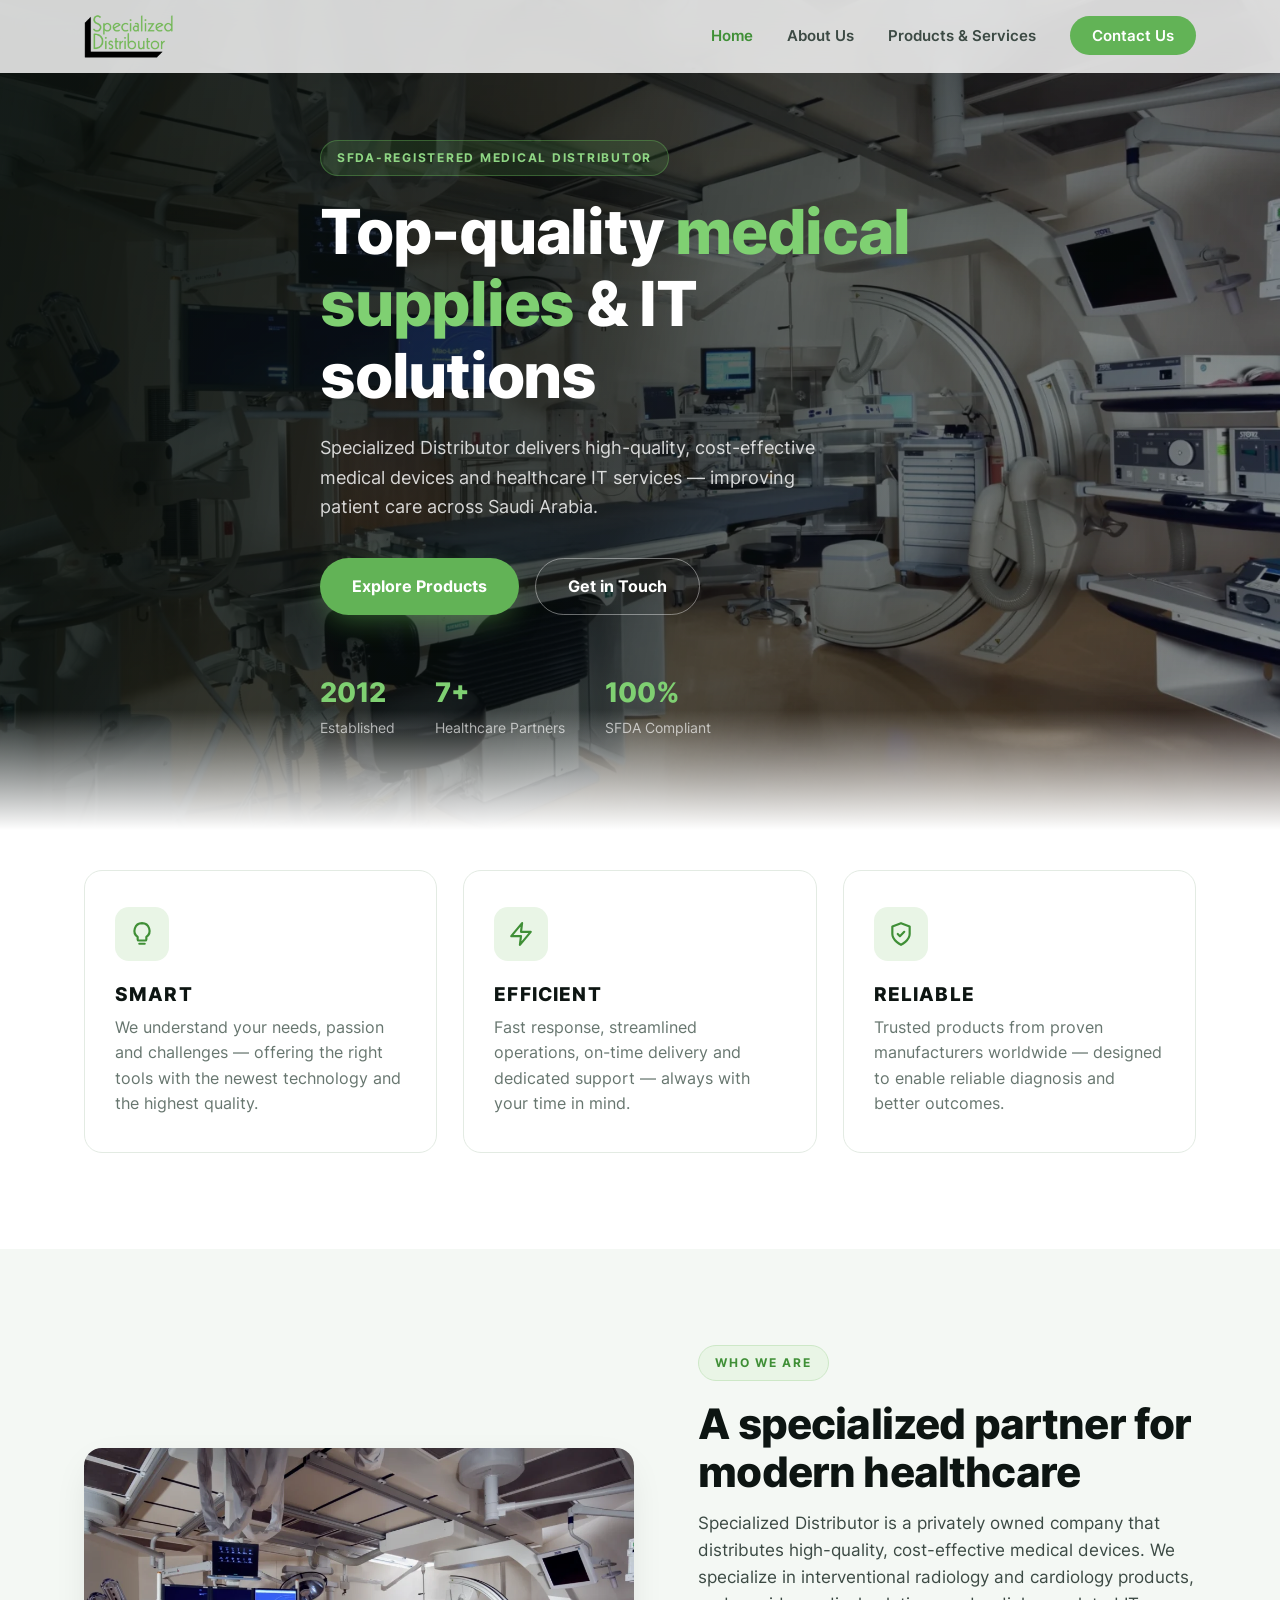
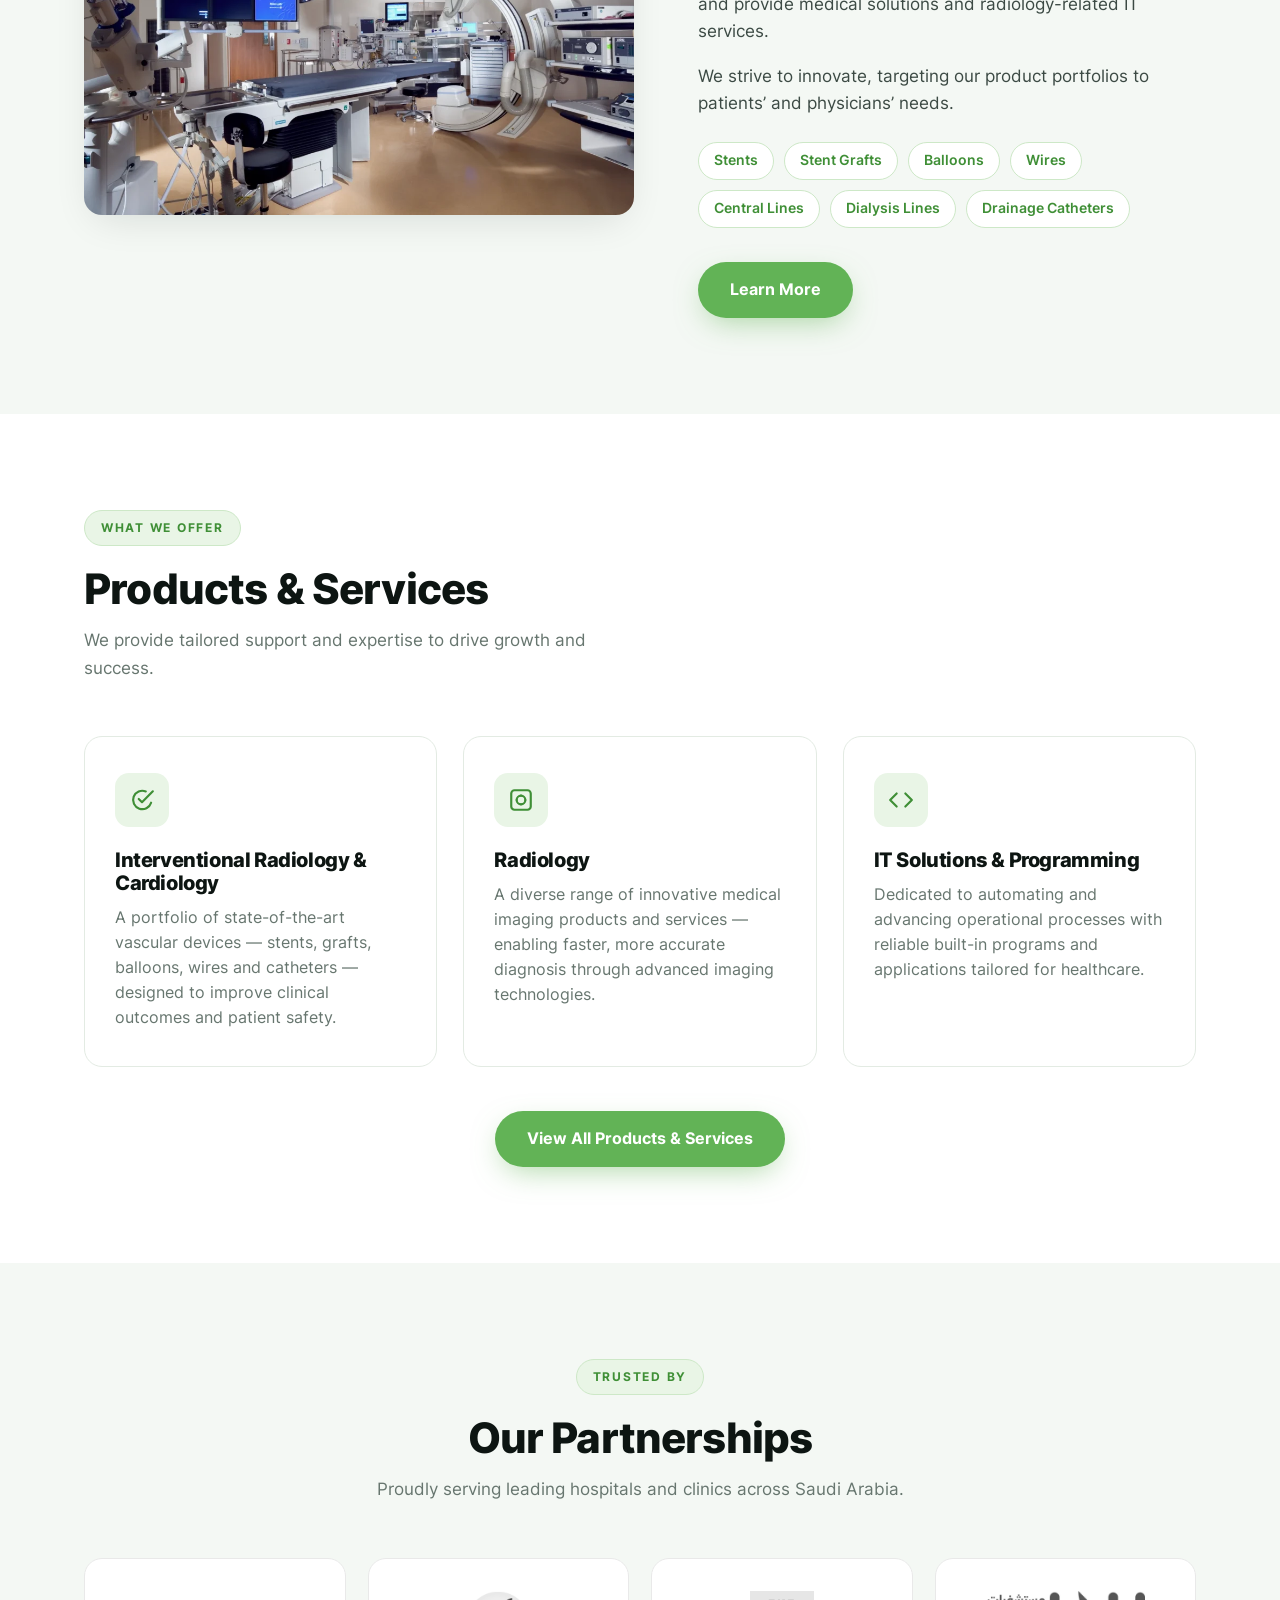
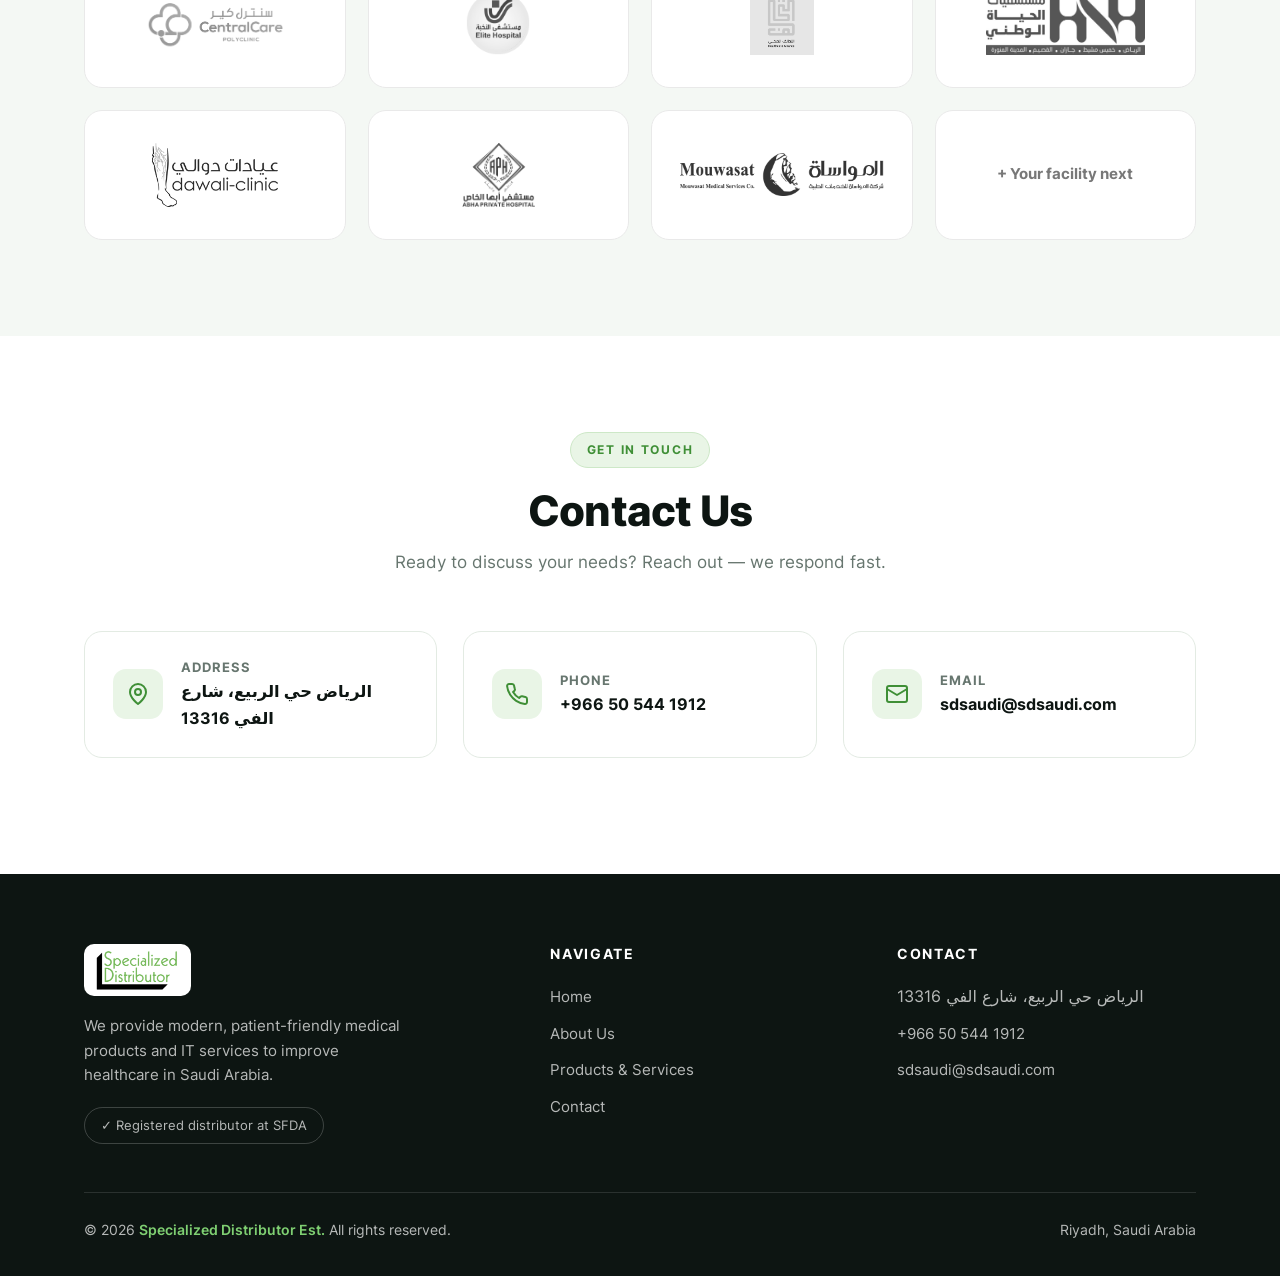
==== commit 3457c444: "Update address to Arabic: Riyadh, Ar Rabi, Al Fay St 13316 Co-Authored-By: Claude Opus 4.8 <noreply@" ====
--- a/index.html
+++ b/index.html
@@ -3,6 +3,7 @@
 <head>
 <meta charset="UTF-8">
 <meta name="viewport" content="width=device-width, initial-scale=1.0">
+<meta name="facebook-domain-verification" content="l075posbf9wfgpn8td91c6dkunlv6u" />
 <title>Specialized Distributor Est. — Top-Quality Medical Supplies & IT Solutions</title>
 <meta name="description" content="SFDA-registered distributor of high-quality medical devices in Saudi Arabia. Interventional radiology & cardiology products, imaging solutions, and healthcare IT services.">
 <link rel="icon" href="assets/img/cropped-squere-logo-32x32.png" sizes="32x32">
@@ -177,11 +178,11 @@
       <p class="section-sub" style="margin-inline:auto">Ready to discuss your needs? Reach out — we respond fast.</p>
     </div>
     <div class="contact-cards">
-      <a class="contact-card reveal" href="https://maps.google.com/?q=4149+Al+Fay+St,+Ar+Rabi,+Riyadh" target="_blank" rel="noopener">
+      <a class="contact-card reveal" href="https://maps.google.com/?q=Al+Fay+St,+Ar+Rabi,+Riyadh+13316" target="_blank" rel="noopener">
         <div class="icon">
           <svg viewBox="0 0 24 24" fill="none" stroke="currentColor" stroke-width="2" stroke-linecap="round" stroke-linejoin="round"><path d="M20 10c0 6-8 12-8 12s-8-6-8-12a8 8 0 0 1 16 0z"/><circle cx="12" cy="10" r="3"/></svg>
         </div>
-        <div><small>Address</small><b>4149 Al Fay St, Ar Rabi</b></div>
+        <div><small>Address</small><b dir="rtl">الرياض حي الربيع، شارع الفي 13316</b></div>
       </a>
       <a class="contact-card reveal" style="transition-delay:.1s" href="tel:+966505441912">
         <div class="icon">
@@ -220,7 +221,7 @@
       <div>
         <h4>Contact</h4>
         <ul>
-          <li>4149 Al Fay St, Ar Rabi</li>
+          <li dir="rtl" style="text-align:left">الرياض حي الربيع، شارع الفي 13316</li>
           <li><a href="tel:+966505441912">+966 50 544 1912</a></li>
           <li><a href="mailto:sdsaudi@sdsaudi.com">sdsaudi@sdsaudi.com</a></li>
         </ul>
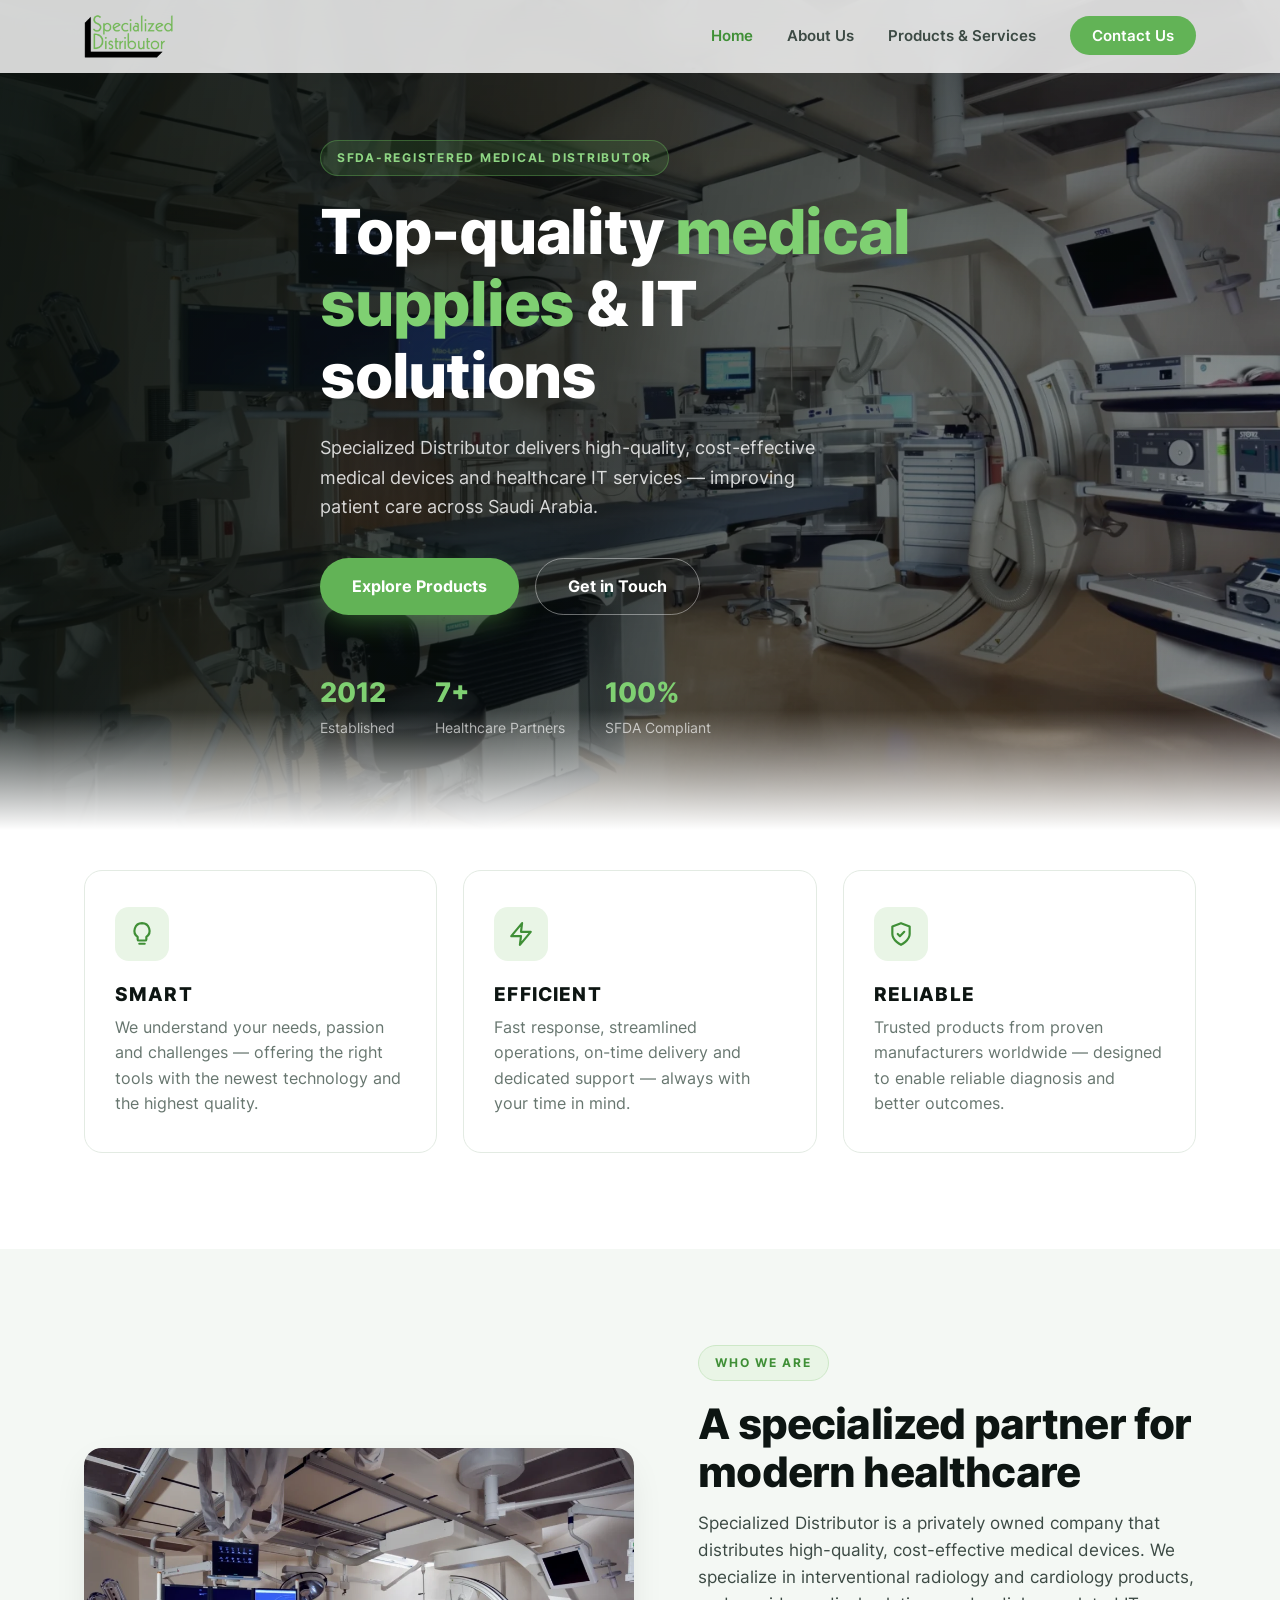
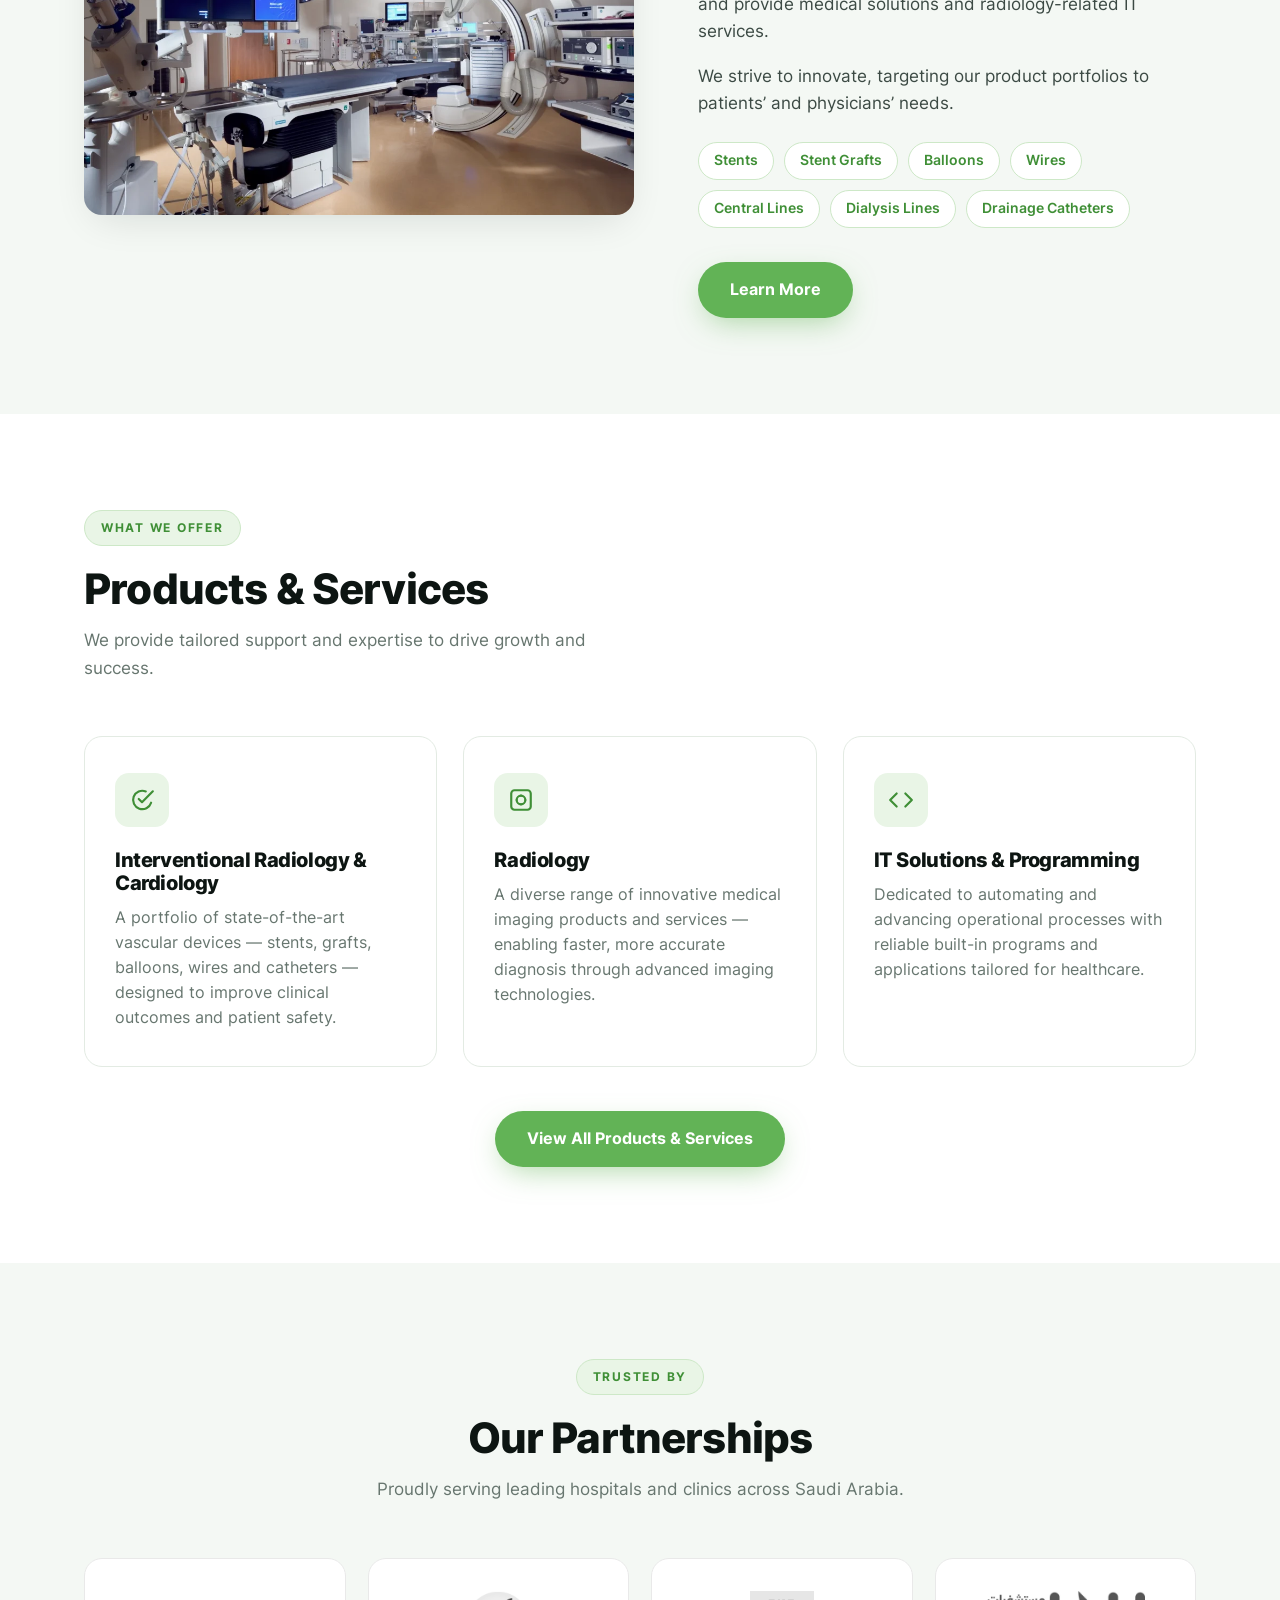
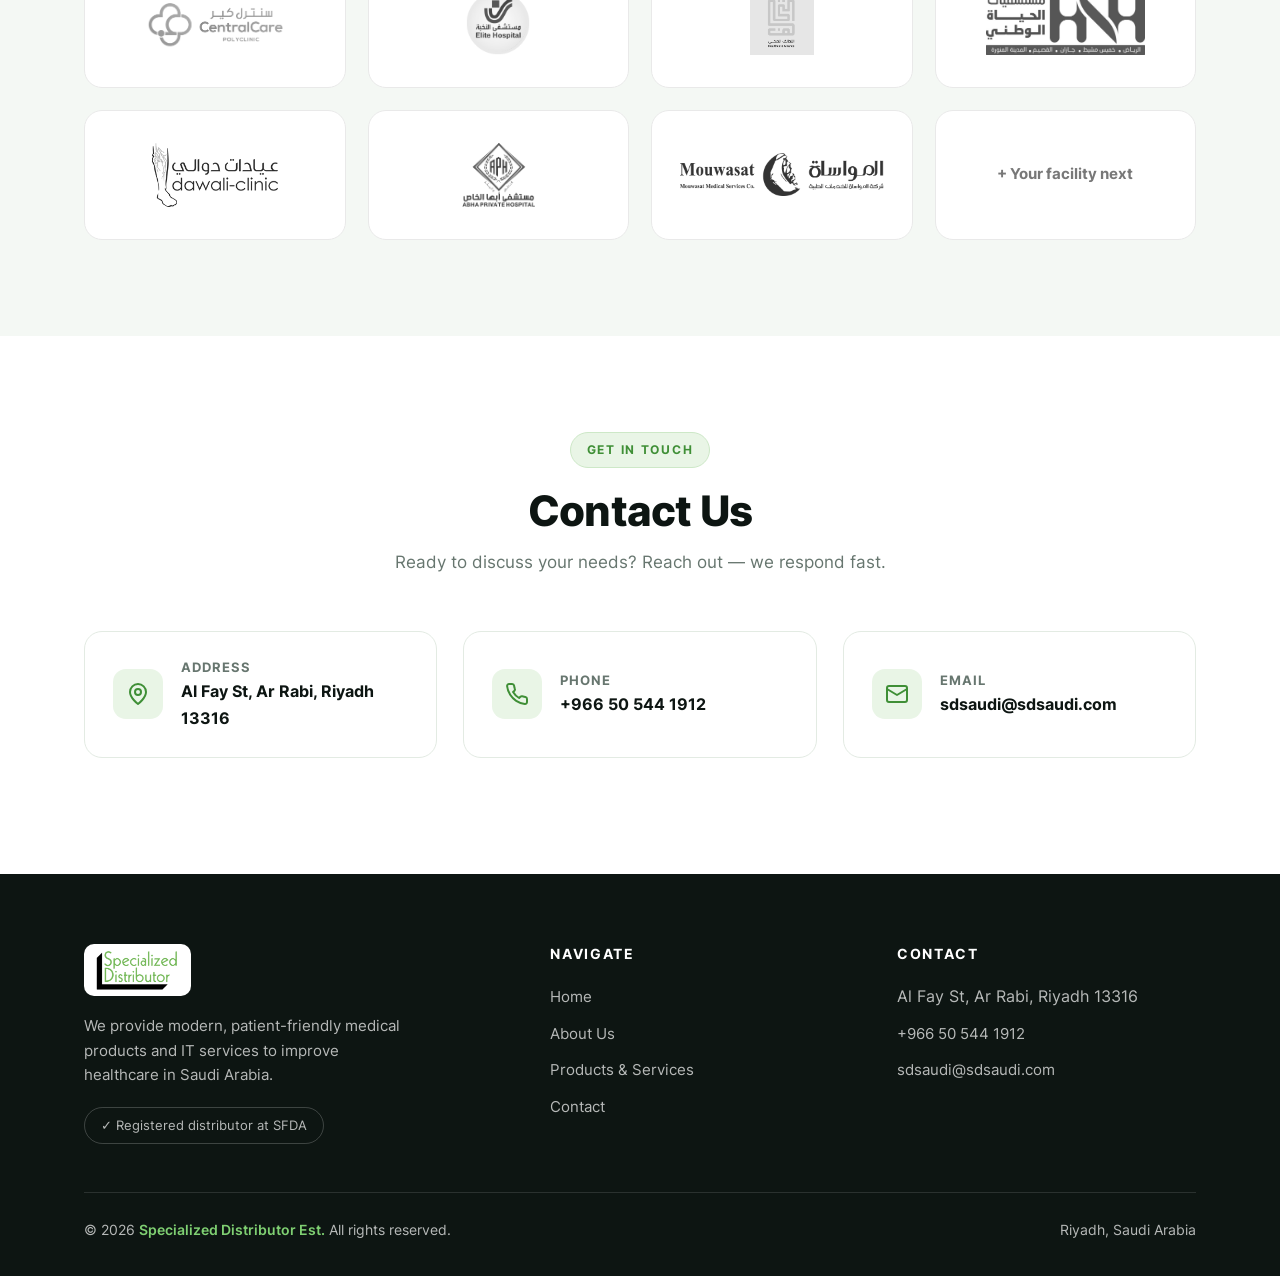
==== commit 4fca2a28: "Change address to English: Al Fay St, Ar Rabi, Riyadh 13316 Co-Authored-By: Claude Opus 4.8 <noreply" ====
--- a/index.html
+++ b/index.html
@@ -182,7 +182,7 @@
         <div class="icon">
           <svg viewBox="0 0 24 24" fill="none" stroke="currentColor" stroke-width="2" stroke-linecap="round" stroke-linejoin="round"><path d="M20 10c0 6-8 12-8 12s-8-6-8-12a8 8 0 0 1 16 0z"/><circle cx="12" cy="10" r="3"/></svg>
         </div>
-        <div><small>Address</small><b dir="rtl">الرياض حي الربيع، شارع الفي 13316</b></div>
+        <div><small>Address</small><b>Al Fay St, Ar Rabi, Riyadh 13316</b></div>
       </a>
       <a class="contact-card reveal" style="transition-delay:.1s" href="tel:+966505441912">
         <div class="icon">
@@ -221,7 +221,7 @@
       <div>
         <h4>Contact</h4>
         <ul>
-          <li dir="rtl" style="text-align:left">الرياض حي الربيع، شارع الفي 13316</li>
+          <li>Al Fay St, Ar Rabi, Riyadh 13316</li>
           <li><a href="tel:+966505441912">+966 50 544 1912</a></li>
           <li><a href="mailto:sdsaudi@sdsaudi.com">sdsaudi@sdsaudi.com</a></li>
         </ul>
